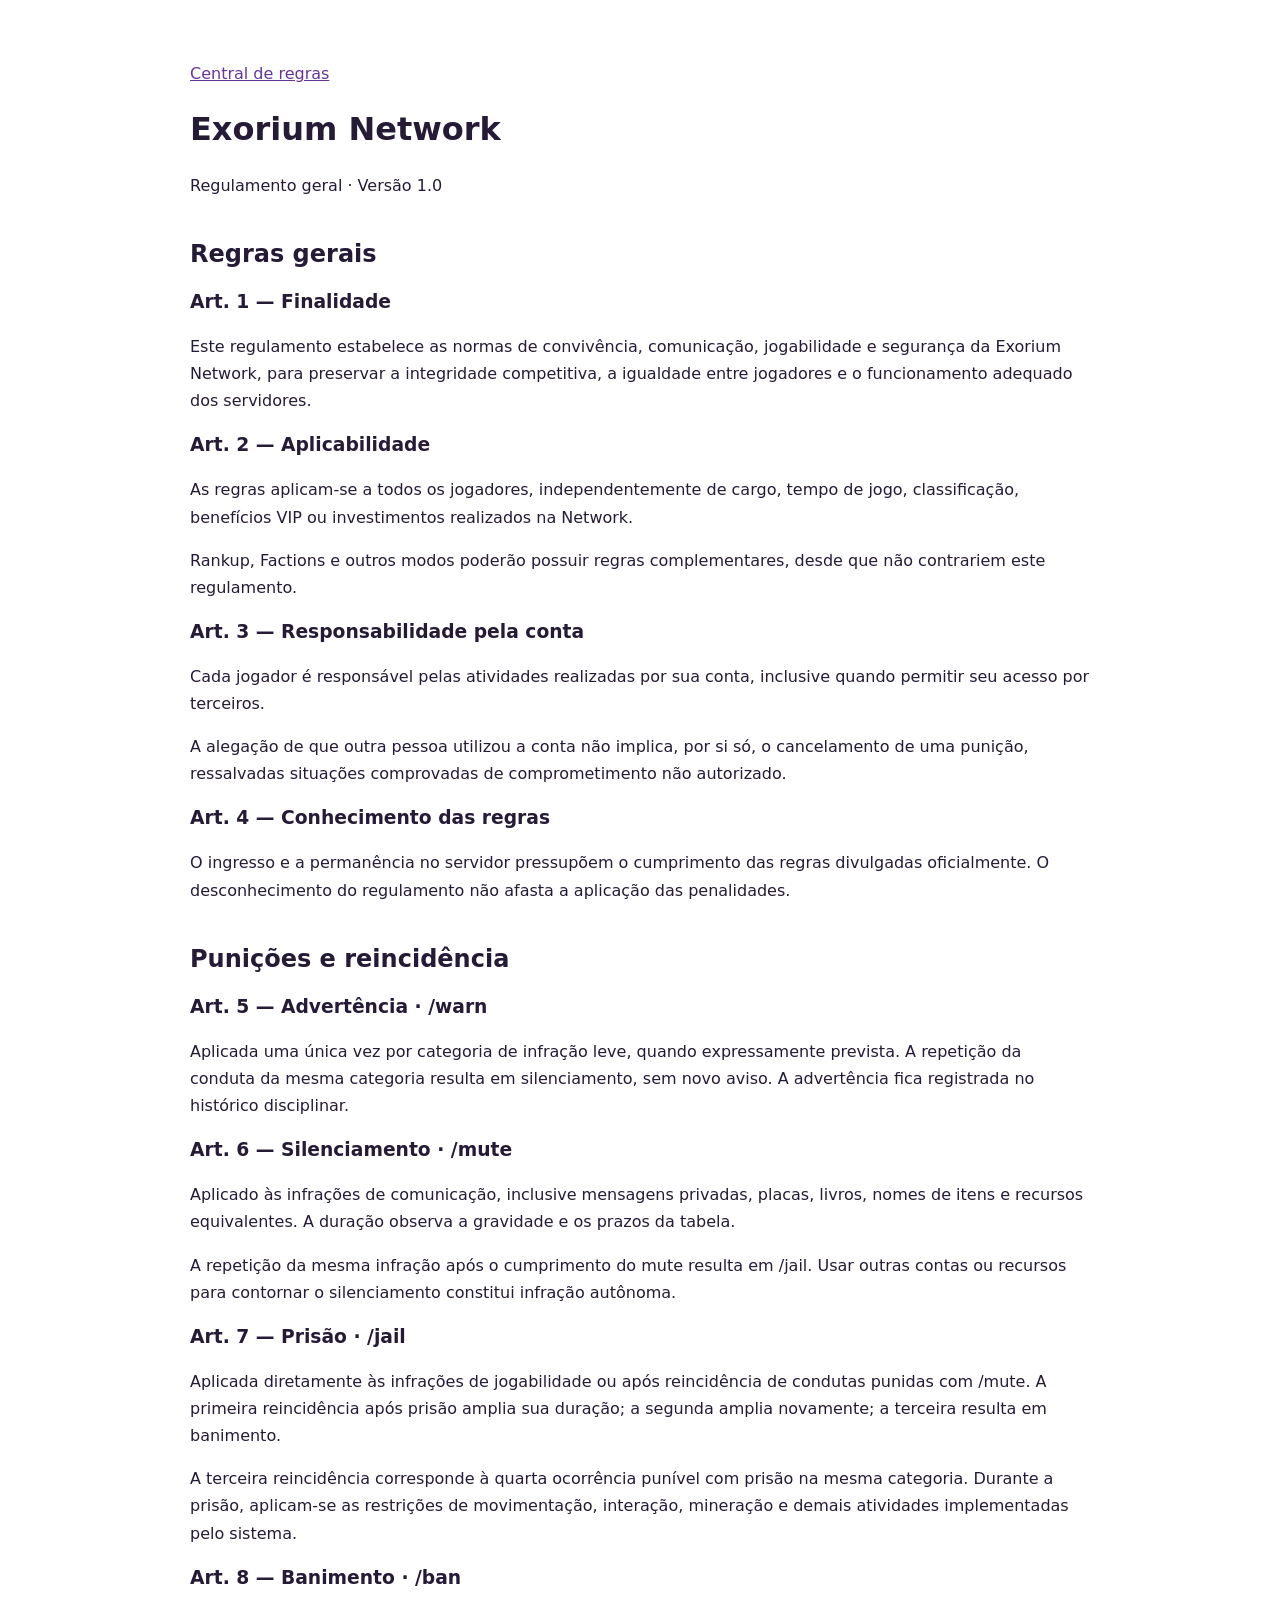
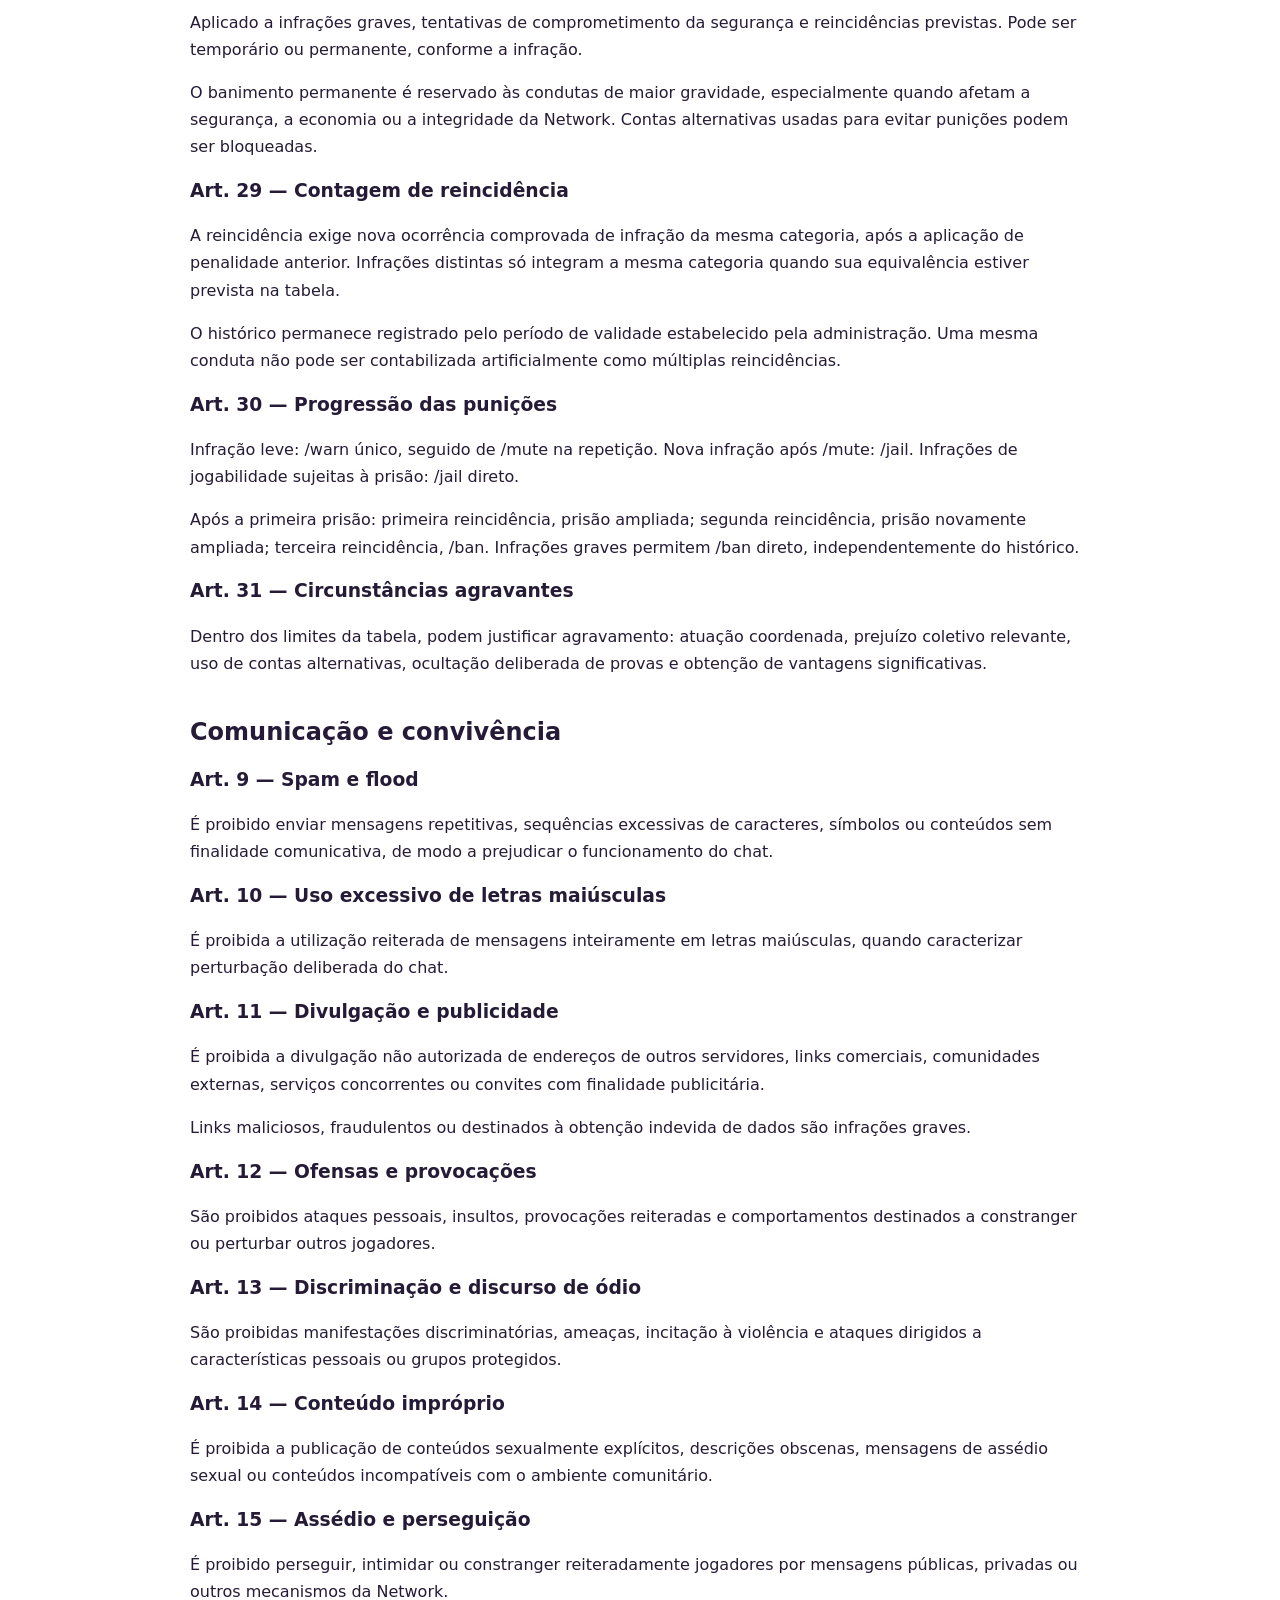
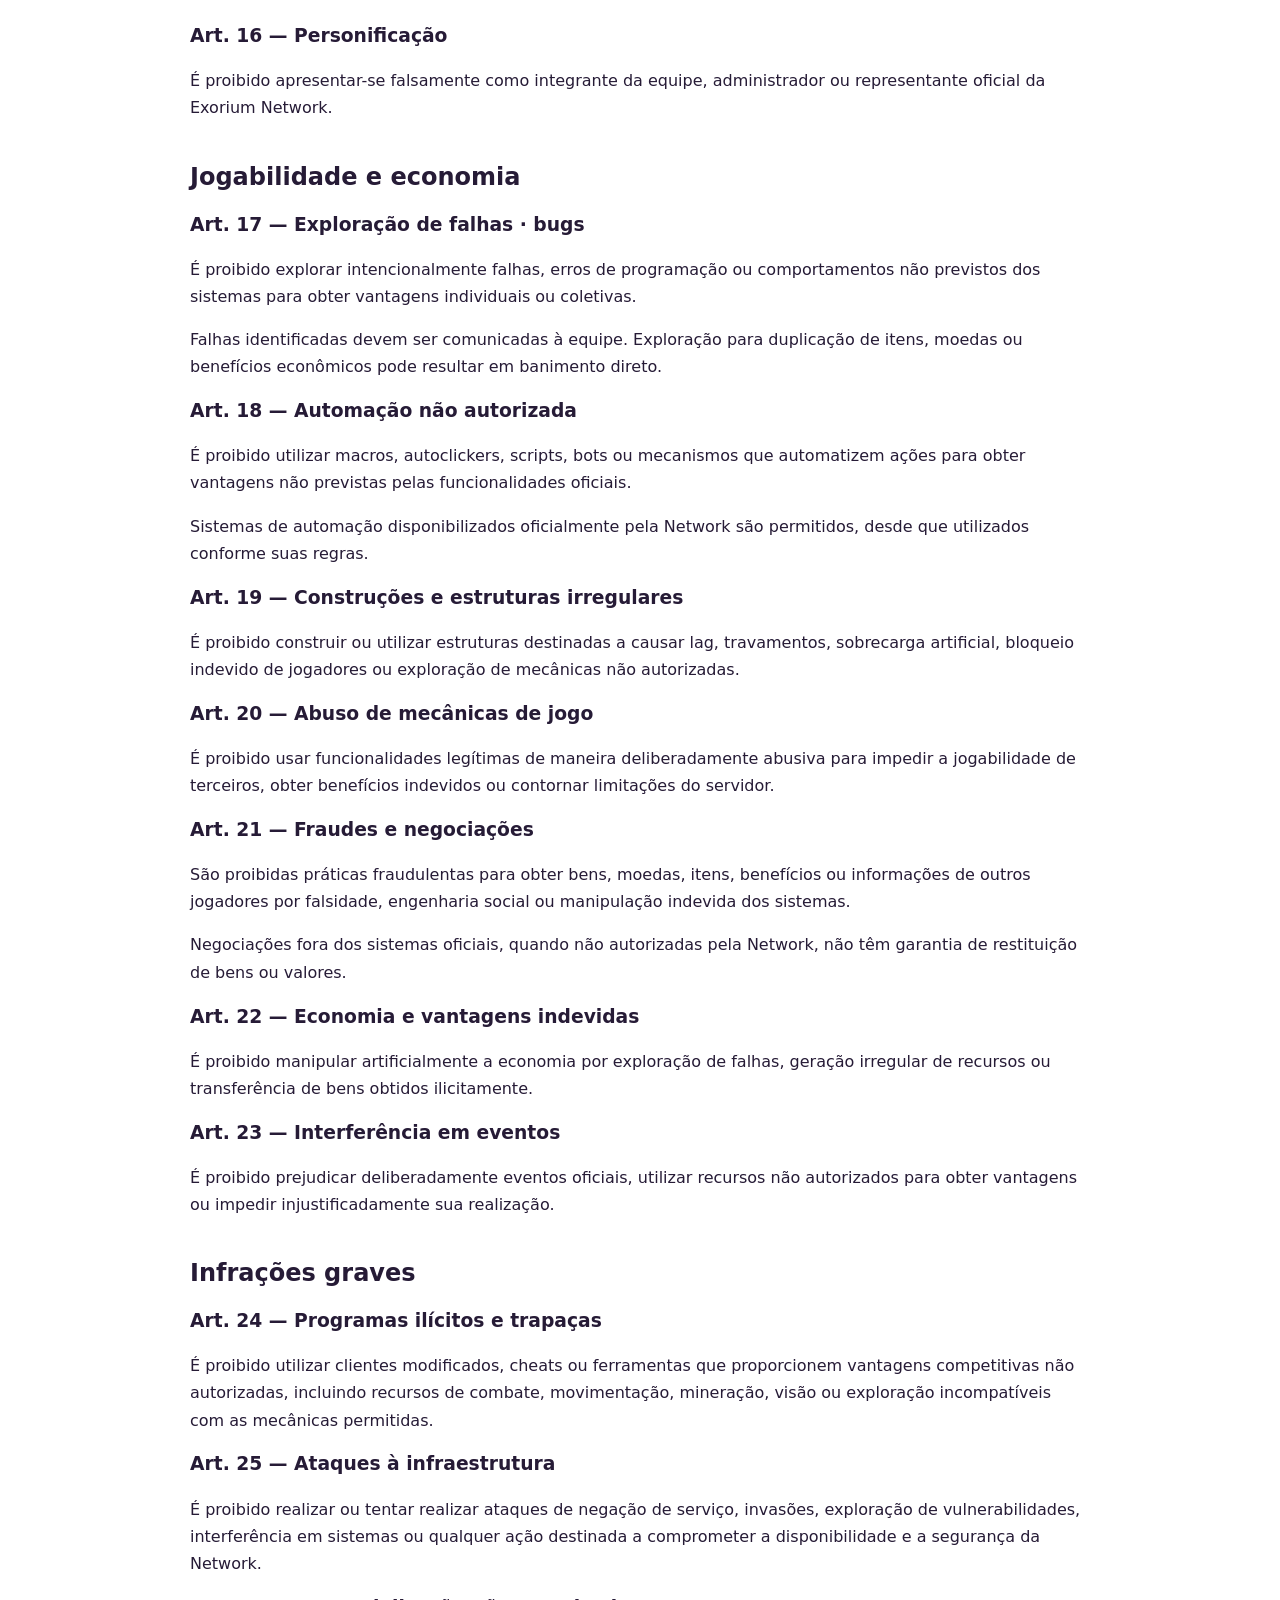
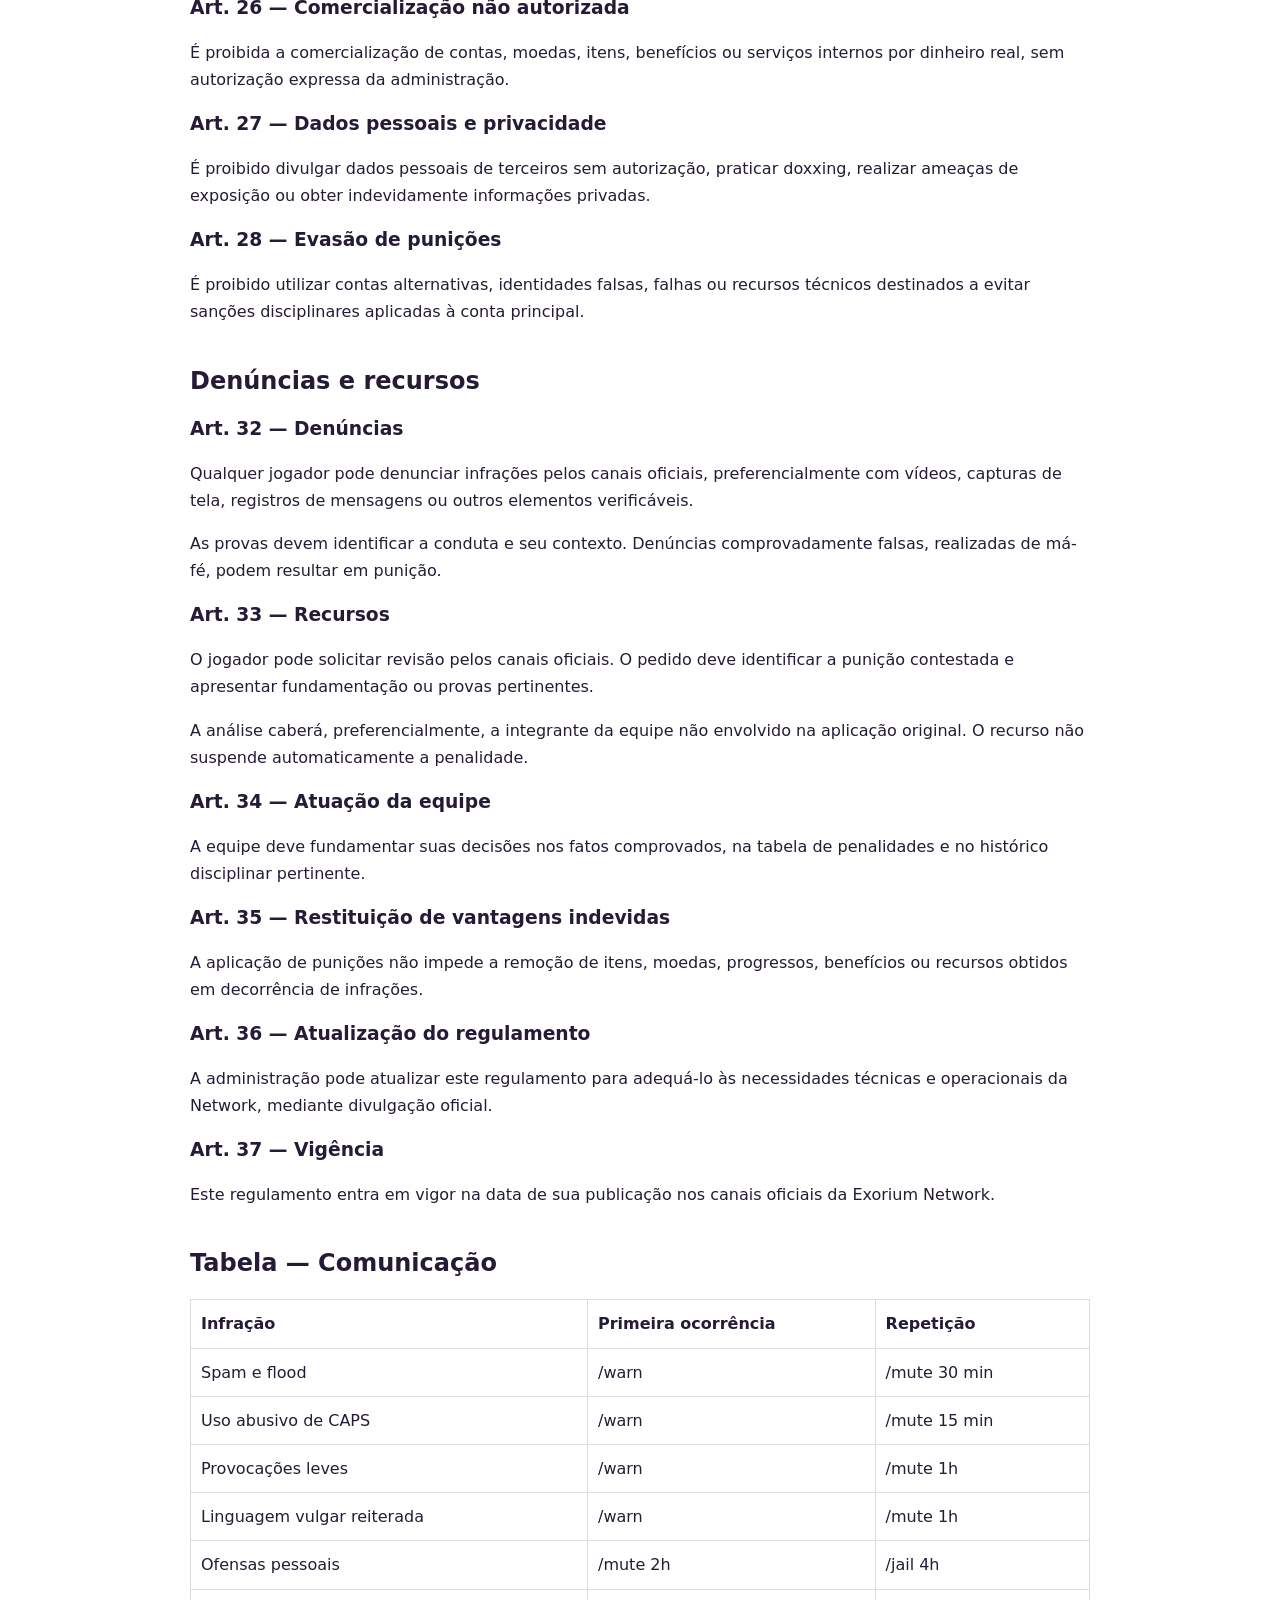
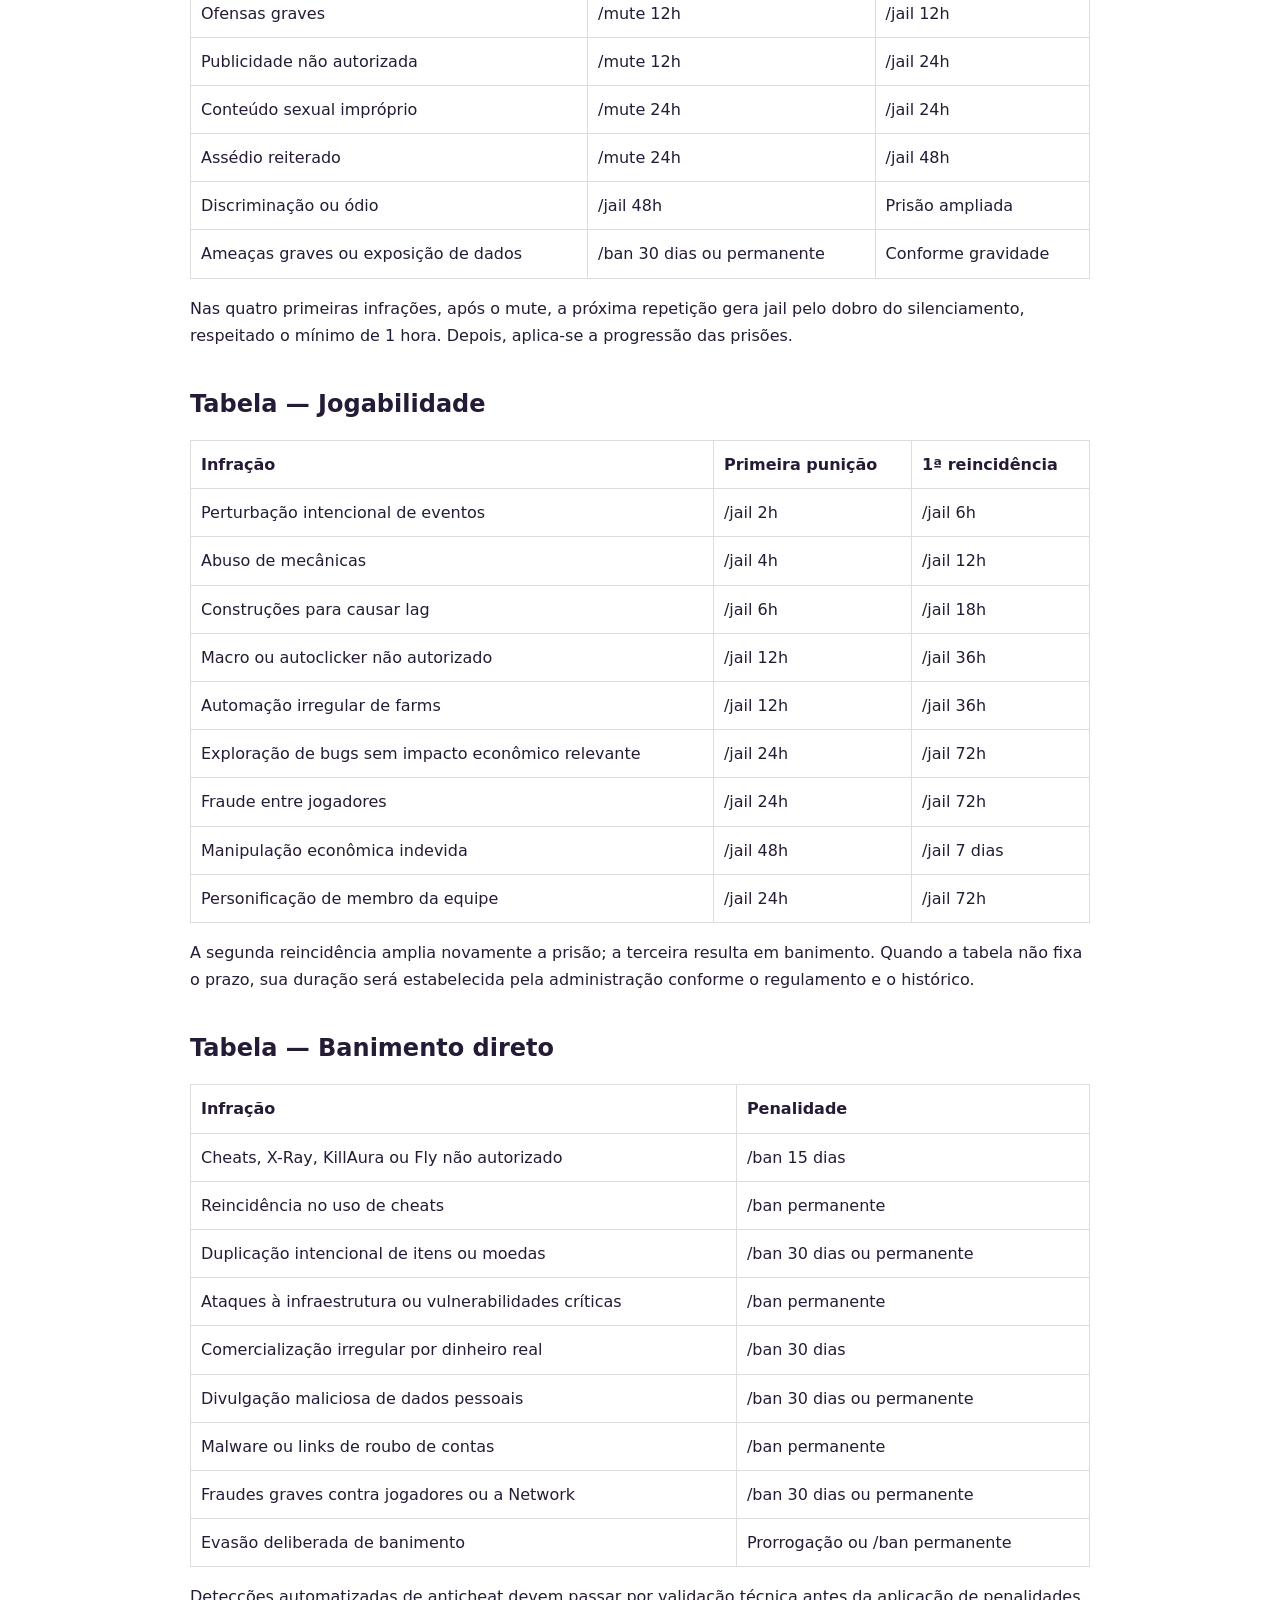
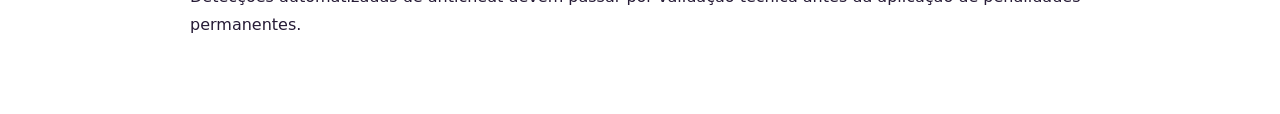
==== regulamento.html @ af73237b "Publica central de regras da Exorium Network" ====
<!doctype html><html lang="pt-BR"><meta charset="utf-8"><meta name="viewport" content="width=device-width,initial-scale=1"><title>Regulamento completo · Exorium Network</title><style>body{font:16px/1.7 system-ui;max-width:900px;margin:40px auto;padding:20px;color:#261b36}h1,h2,h3{line-height:1.3}h2{margin-top:40px}table{border-collapse:collapse;width:100%}td,th{padding:10px;border:1px solid #ddd;text-align:left}.table{overflow:auto}a{color:#673599}</style><a href="index.html">Central de regras</a><h1>Exorium Network</h1><p>Regulamento geral · Versão 1.0</p><h2>Regras gerais</h2><section id="art-1"><h3>Art. 1 — Finalidade</h3><p>Este regulamento estabelece as normas de convivência, comunicação, jogabilidade e segurança da Exorium Network, para preservar a integridade competitiva, a igualdade entre jogadores e o funcionamento adequado dos servidores.</p></section><section id="art-2"><h3>Art. 2 — Aplicabilidade</h3><p>As regras aplicam-se a todos os jogadores, independentemente de cargo, tempo de jogo, classificação, benefícios VIP ou investimentos realizados na Network.</p><p>Rankup, Factions e outros modos poderão possuir regras complementares, desde que não contrariem este regulamento.</p></section><section id="art-3"><h3>Art. 3 — Responsabilidade pela conta</h3><p>Cada jogador é responsável pelas atividades realizadas por sua conta, inclusive quando permitir seu acesso por terceiros.</p><p>A alegação de que outra pessoa utilizou a conta não implica, por si só, o cancelamento de uma punição, ressalvadas situações comprovadas de comprometimento não autorizado.</p></section><section id="art-4"><h3>Art. 4 — Conhecimento das regras</h3><p>O ingresso e a permanência no servidor pressupõem o cumprimento das regras divulgadas oficialmente. O desconhecimento do regulamento não afasta a aplicação das penalidades.</p></section><h2>Punições e reincidência</h2><section id="art-5"><h3>Art. 5 — Advertência · /warn</h3><p>Aplicada uma única vez por categoria de infração leve, quando expressamente prevista. A repetição da conduta da mesma categoria resulta em silenciamento, sem novo aviso. A advertência fica registrada no histórico disciplinar.</p></section><section id="art-6"><h3>Art. 6 — Silenciamento · /mute</h3><p>Aplicado às infrações de comunicação, inclusive mensagens privadas, placas, livros, nomes de itens e recursos equivalentes. A duração observa a gravidade e os prazos da tabela.</p><p>A repetição da mesma infração após o cumprimento do mute resulta em /jail. Usar outras contas ou recursos para contornar o silenciamento constitui infração autônoma.</p></section><section id="art-7"><h3>Art. 7 — Prisão · /jail</h3><p>Aplicada diretamente às infrações de jogabilidade ou após reincidência de condutas punidas com /mute. A primeira reincidência após prisão amplia sua duração; a segunda amplia novamente; a terceira resulta em banimento.</p><p>A terceira reincidência corresponde à quarta ocorrência punível com prisão na mesma categoria. Durante a prisão, aplicam-se as restrições de movimentação, interação, mineração e demais atividades implementadas pelo sistema.</p></section><section id="art-8"><h3>Art. 8 — Banimento · /ban</h3><p>Aplicado a infrações graves, tentativas de comprometimento da segurança e reincidências previstas. Pode ser temporário ou permanente, conforme a infração.</p><p>O banimento permanente é reservado às condutas de maior gravidade, especialmente quando afetam a segurança, a economia ou a integridade da Network. Contas alternativas usadas para evitar punições podem ser bloqueadas.</p></section><section id="art-29"><h3>Art. 29 — Contagem de reincidência</h3><p>A reincidência exige nova ocorrência comprovada de infração da mesma categoria, após a aplicação de penalidade anterior. Infrações distintas só integram a mesma categoria quando sua equivalência estiver prevista na tabela.</p><p>O histórico permanece registrado pelo período de validade estabelecido pela administração. Uma mesma conduta não pode ser contabilizada artificialmente como múltiplas reincidências.</p></section><section id="art-30"><h3>Art. 30 — Progressão das punições</h3><p>Infração leve: /warn único, seguido de /mute na repetição. Nova infração após /mute: /jail. Infrações de jogabilidade sujeitas à prisão: /jail direto.</p><p>Após a primeira prisão: primeira reincidência, prisão ampliada; segunda reincidência, prisão novamente ampliada; terceira reincidência, /ban. Infrações graves permitem /ban direto, independentemente do histórico.</p></section><section id="art-31"><h3>Art. 31 — Circunstâncias agravantes</h3><p>Dentro dos limites da tabela, podem justificar agravamento: atuação coordenada, prejuízo coletivo relevante, uso de contas alternativas, ocultação deliberada de provas e obtenção de vantagens significativas.</p></section><h2>Comunicação e convivência</h2><section id="art-9"><h3>Art. 9 — Spam e flood</h3><p>É proibido enviar mensagens repetitivas, sequências excessivas de caracteres, símbolos ou conteúdos sem finalidade comunicativa, de modo a prejudicar o funcionamento do chat.</p></section><section id="art-10"><h3>Art. 10 — Uso excessivo de letras maiúsculas</h3><p>É proibida a utilização reiterada de mensagens inteiramente em letras maiúsculas, quando caracterizar perturbação deliberada do chat.</p></section><section id="art-11"><h3>Art. 11 — Divulgação e publicidade</h3><p>É proibida a divulgação não autorizada de endereços de outros servidores, links comerciais, comunidades externas, serviços concorrentes ou convites com finalidade publicitária.</p><p>Links maliciosos, fraudulentos ou destinados à obtenção indevida de dados são infrações graves.</p></section><section id="art-12"><h3>Art. 12 — Ofensas e provocações</h3><p>São proibidos ataques pessoais, insultos, provocações reiteradas e comportamentos destinados a constranger ou perturbar outros jogadores.</p></section><section id="art-13"><h3>Art. 13 — Discriminação e discurso de ódio</h3><p>São proibidas manifestações discriminatórias, ameaças, incitação à violência e ataques dirigidos a características pessoais ou grupos protegidos.</p></section><section id="art-14"><h3>Art. 14 — Conteúdo impróprio</h3><p>É proibida a publicação de conteúdos sexualmente explícitos, descrições obscenas, mensagens de assédio sexual ou conteúdos incompatíveis com o ambiente comunitário.</p></section><section id="art-15"><h3>Art. 15 — Assédio e perseguição</h3><p>É proibido perseguir, intimidar ou constranger reiteradamente jogadores por mensagens públicas, privadas ou outros mecanismos da Network.</p></section><section id="art-16"><h3>Art. 16 — Personificação</h3><p>É proibido apresentar-se falsamente como integrante da equipe, administrador ou representante oficial da Exorium Network.</p></section><h2>Jogabilidade e economia</h2><section id="art-17"><h3>Art. 17 — Exploração de falhas · bugs</h3><p>É proibido explorar intencionalmente falhas, erros de programação ou comportamentos não previstos dos sistemas para obter vantagens individuais ou coletivas.</p><p>Falhas identificadas devem ser comunicadas à equipe. Exploração para duplicação de itens, moedas ou benefícios econômicos pode resultar em banimento direto.</p></section><section id="art-18"><h3>Art. 18 — Automação não autorizada</h3><p>É proibido utilizar macros, autoclickers, scripts, bots ou mecanismos que automatizem ações para obter vantagens não previstas pelas funcionalidades oficiais.</p><p>Sistemas de automação disponibilizados oficialmente pela Network são permitidos, desde que utilizados conforme suas regras.</p></section><section id="art-19"><h3>Art. 19 — Construções e estruturas irregulares</h3><p>É proibido construir ou utilizar estruturas destinadas a causar lag, travamentos, sobrecarga artificial, bloqueio indevido de jogadores ou exploração de mecânicas não autorizadas.</p></section><section id="art-20"><h3>Art. 20 — Abuso de mecânicas de jogo</h3><p>É proibido usar funcionalidades legítimas de maneira deliberadamente abusiva para impedir a jogabilidade de terceiros, obter benefícios indevidos ou contornar limitações do servidor.</p></section><section id="art-21"><h3>Art. 21 — Fraudes e negociações</h3><p>São proibidas práticas fraudulentas para obter bens, moedas, itens, benefícios ou informações de outros jogadores por falsidade, engenharia social ou manipulação indevida dos sistemas.</p><p>Negociações fora dos sistemas oficiais, quando não autorizadas pela Network, não têm garantia de restituição de bens ou valores.</p></section><section id="art-22"><h3>Art. 22 — Economia e vantagens indevidas</h3><p>É proibido manipular artificialmente a economia por exploração de falhas, geração irregular de recursos ou transferência de bens obtidos ilicitamente.</p></section><section id="art-23"><h3>Art. 23 — Interferência em eventos</h3><p>É proibido prejudicar deliberadamente eventos oficiais, utilizar recursos não autorizados para obter vantagens ou impedir injustificadamente sua realização.</p></section><h2>Infrações graves</h2><section id="art-24"><h3>Art. 24 — Programas ilícitos e trapaças</h3><p>É proibido utilizar clientes modificados, cheats ou ferramentas que proporcionem vantagens competitivas não autorizadas, incluindo recursos de combate, movimentação, mineração, visão ou exploração incompatíveis com as mecânicas permitidas.</p></section><section id="art-25"><h3>Art. 25 — Ataques à infraestrutura</h3><p>É proibido realizar ou tentar realizar ataques de negação de serviço, invasões, exploração de vulnerabilidades, interferência em sistemas ou qualquer ação destinada a comprometer a disponibilidade e a segurança da Network.</p></section><section id="art-26"><h3>Art. 26 — Comercialização não autorizada</h3><p>É proibida a comercialização de contas, moedas, itens, benefícios ou serviços internos por dinheiro real, sem autorização expressa da administração.</p></section><section id="art-27"><h3>Art. 27 — Dados pessoais e privacidade</h3><p>É proibido divulgar dados pessoais de terceiros sem autorização, praticar doxxing, realizar ameaças de exposição ou obter indevidamente informações privadas.</p></section><section id="art-28"><h3>Art. 28 — Evasão de punições</h3><p>É proibido utilizar contas alternativas, identidades falsas, falhas ou recursos técnicos destinados a evitar sanções disciplinares aplicadas à conta principal.</p></section><h2>Denúncias e recursos</h2><section id="art-32"><h3>Art. 32 — Denúncias</h3><p>Qualquer jogador pode denunciar infrações pelos canais oficiais, preferencialmente com vídeos, capturas de tela, registros de mensagens ou outros elementos verificáveis.</p><p>As provas devem identificar a conduta e seu contexto. Denúncias comprovadamente falsas, realizadas de má-fé, podem resultar em punição.</p></section><section id="art-33"><h3>Art. 33 — Recursos</h3><p>O jogador pode solicitar revisão pelos canais oficiais. O pedido deve identificar a punição contestada e apresentar fundamentação ou provas pertinentes.</p><p>A análise caberá, preferencialmente, a integrante da equipe não envolvido na aplicação original. O recurso não suspende automaticamente a penalidade.</p></section><section id="art-34"><h3>Art. 34 — Atuação da equipe</h3><p>A equipe deve fundamentar suas decisões nos fatos comprovados, na tabela de penalidades e no histórico disciplinar pertinente.</p></section><section id="art-35"><h3>Art. 35 — Restituição de vantagens indevidas</h3><p>A aplicação de punições não impede a remoção de itens, moedas, progressos, benefícios ou recursos obtidos em decorrência de infrações.</p></section><section id="art-36"><h3>Art. 36 — Atualização do regulamento</h3><p>A administração pode atualizar este regulamento para adequá-lo às necessidades técnicas e operacionais da Network, mediante divulgação oficial.</p></section><section id="art-37"><h3>Art. 37 — Vigência</h3><p>Este regulamento entra em vigor na data de sua publicação nos canais oficiais da Exorium Network.</p></section><h2>Tabela — Comunicação</h2><div class="table"><table><thead><tr><th>Infração</th><th>Primeira ocorrência</th><th>Repetição</th></tr></thead><tbody><tr><td>Spam e flood</td><td>/warn</td><td>/mute 30 min</td></tr><tr><td>Uso abusivo de CAPS</td><td>/warn</td><td>/mute 15 min</td></tr><tr><td>Provocações leves</td><td>/warn</td><td>/mute 1h</td></tr><tr><td>Linguagem vulgar reiterada</td><td>/warn</td><td>/mute 1h</td></tr><tr><td>Ofensas pessoais</td><td>/mute 2h</td><td>/jail 4h</td></tr><tr><td>Ofensas graves</td><td>/mute 12h</td><td>/jail 12h</td></tr><tr><td>Publicidade não autorizada</td><td>/mute 12h</td><td>/jail 24h</td></tr><tr><td>Conteúdo sexual impróprio</td><td>/mute 24h</td><td>/jail 24h</td></tr><tr><td>Assédio reiterado</td><td>/mute 24h</td><td>/jail 48h</td></tr><tr><td>Discriminação ou ódio</td><td>/jail 48h</td><td>Prisão ampliada</td></tr><tr><td>Ameaças graves ou exposição de dados</td><td>/ban 30 dias ou permanente</td><td>Conforme gravidade</td></tr></tbody></table></div><p>Nas quatro primeiras infrações, após o mute, a próxima repetição gera jail pelo dobro do silenciamento, respeitado o mínimo de 1 hora. Depois, aplica-se a progressão das prisões.</p><h2>Tabela — Jogabilidade</h2><div class="table"><table><thead><tr><th>Infração</th><th>Primeira punição</th><th>1ª reincidência</th></tr></thead><tbody><tr><td>Perturbação intencional de eventos</td><td>/jail 2h</td><td>/jail 6h</td></tr><tr><td>Abuso de mecânicas</td><td>/jail 4h</td><td>/jail 12h</td></tr><tr><td>Construções para causar lag</td><td>/jail 6h</td><td>/jail 18h</td></tr><tr><td>Macro ou autoclicker não autorizado</td><td>/jail 12h</td><td>/jail 36h</td></tr><tr><td>Automação irregular de farms</td><td>/jail 12h</td><td>/jail 36h</td></tr><tr><td>Exploração de bugs sem impacto econômico relevante</td><td>/jail 24h</td><td>/jail 72h</td></tr><tr><td>Fraude entre jogadores</td><td>/jail 24h</td><td>/jail 72h</td></tr><tr><td>Manipulação econômica indevida</td><td>/jail 48h</td><td>/jail 7 dias</td></tr><tr><td>Personificação de membro da equipe</td><td>/jail 24h</td><td>/jail 72h</td></tr></tbody></table></div><p>A segunda reincidência amplia novamente a prisão; a terceira resulta em banimento. Quando a tabela não fixa o prazo, sua duração será estabelecida pela administração conforme o regulamento e o histórico.</p><h2>Tabela — Banimento direto</h2><div class="table"><table><thead><tr><th>Infração</th><th>Penalidade</th></tr></thead><tbody><tr><td>Cheats, X-Ray, KillAura ou Fly não autorizado</td><td>/ban 15 dias</td></tr><tr><td>Reincidência no uso de cheats</td><td>/ban permanente</td></tr><tr><td>Duplicação intencional de itens ou moedas</td><td>/ban 30 dias ou permanente</td></tr><tr><td>Ataques à infraestrutura ou vulnerabilidades críticas</td><td>/ban permanente</td></tr><tr><td>Comercialização irregular por dinheiro real</td><td>/ban 30 dias</td></tr><tr><td>Divulgação maliciosa de dados pessoais</td><td>/ban 30 dias ou permanente</td></tr><tr><td>Malware ou links de roubo de contas</td><td>/ban permanente</td></tr><tr><td>Fraudes graves contra jogadores ou a Network</td><td>/ban 30 dias ou permanente</td></tr><tr><td>Evasão deliberada de banimento</td><td>Prorrogação ou /ban permanente</td></tr></tbody></table></div><p>Detecções automatizadas de anticheat devem passar por validação técnica antes da aplicação de penalidades permanentes.</p></html>
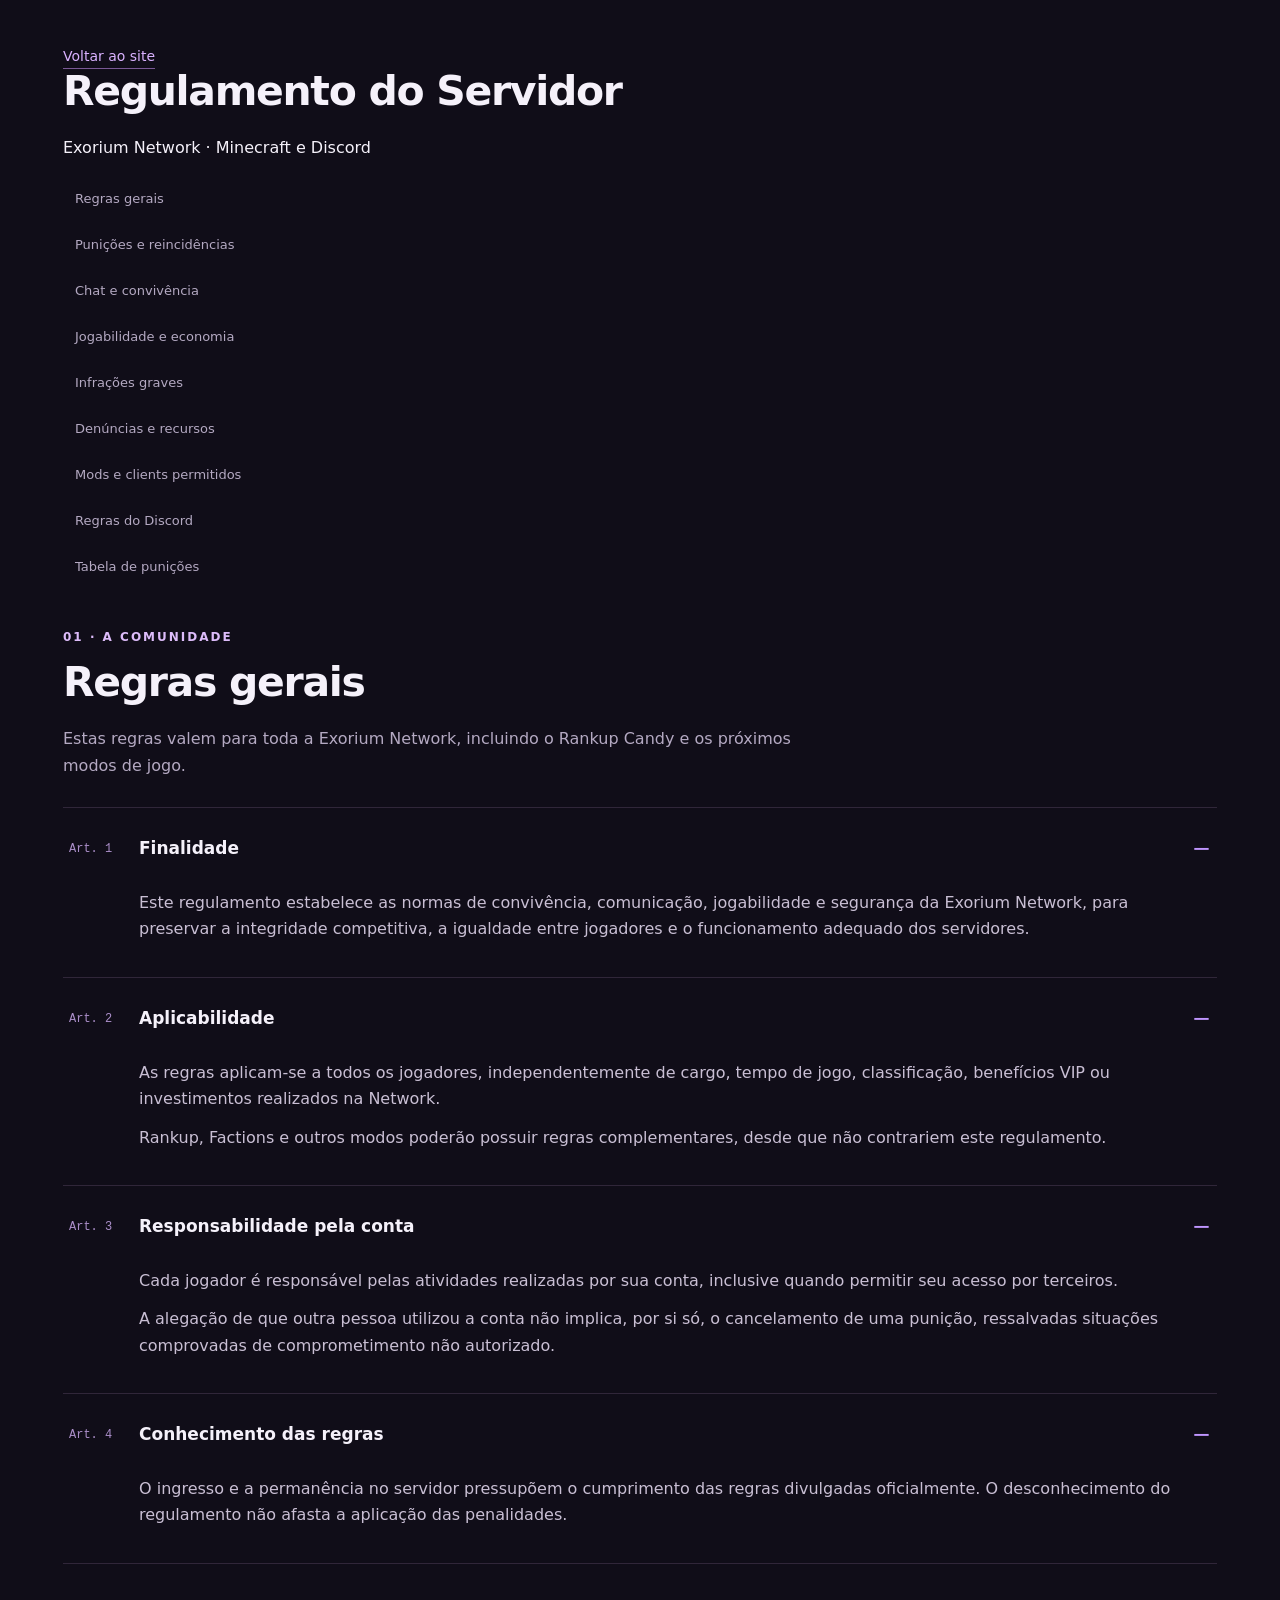
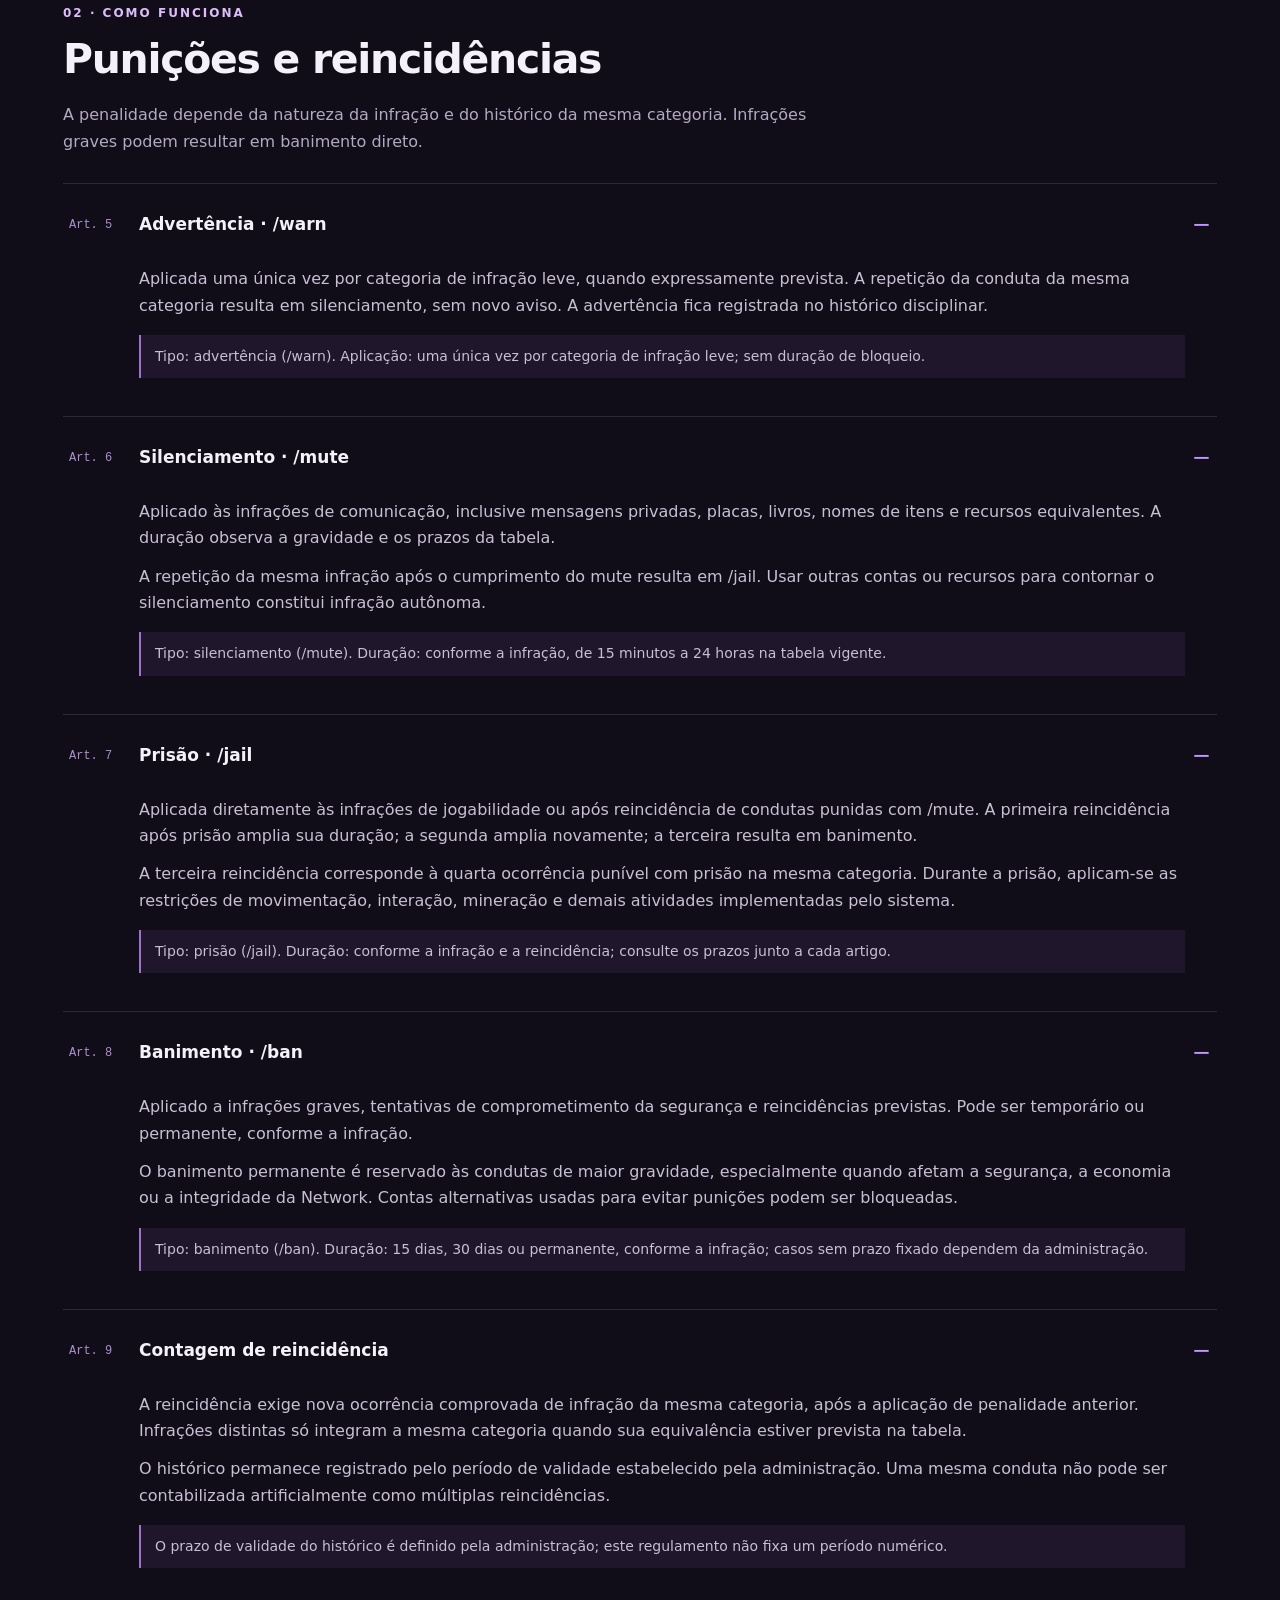
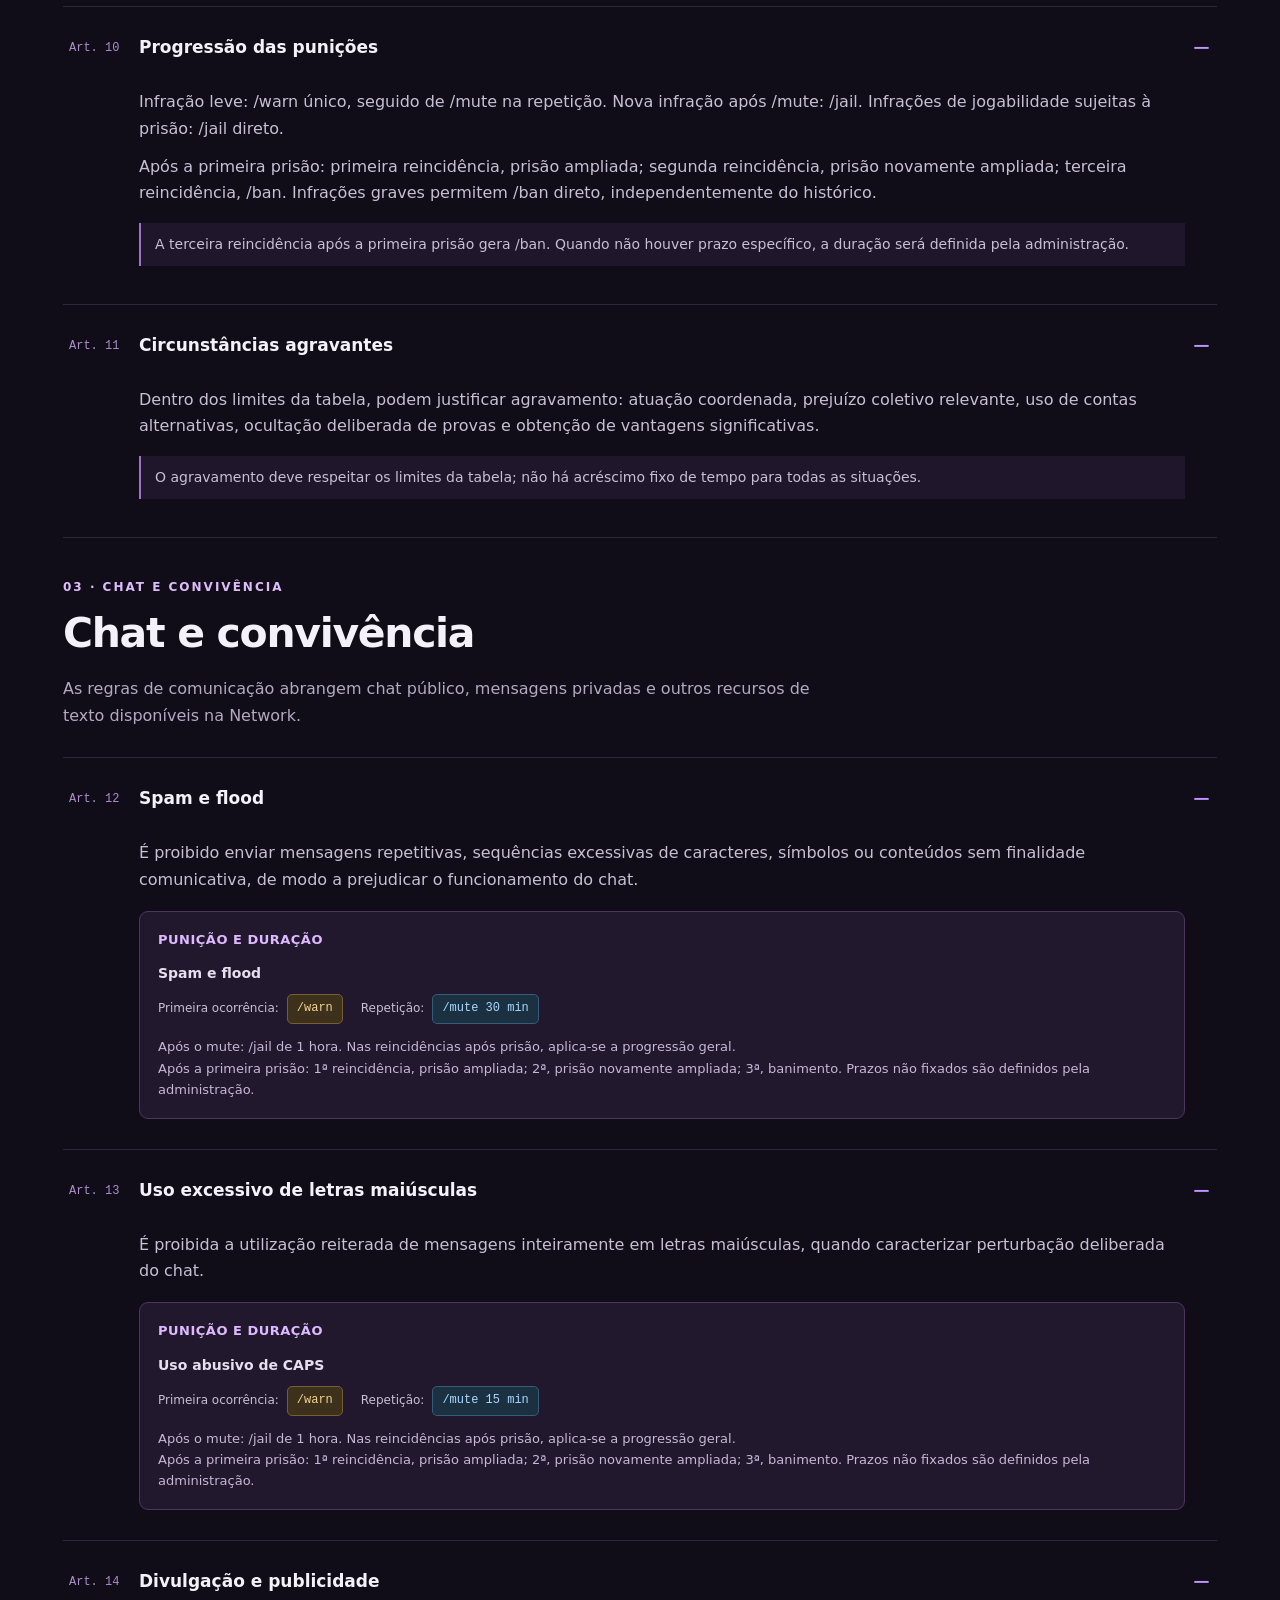
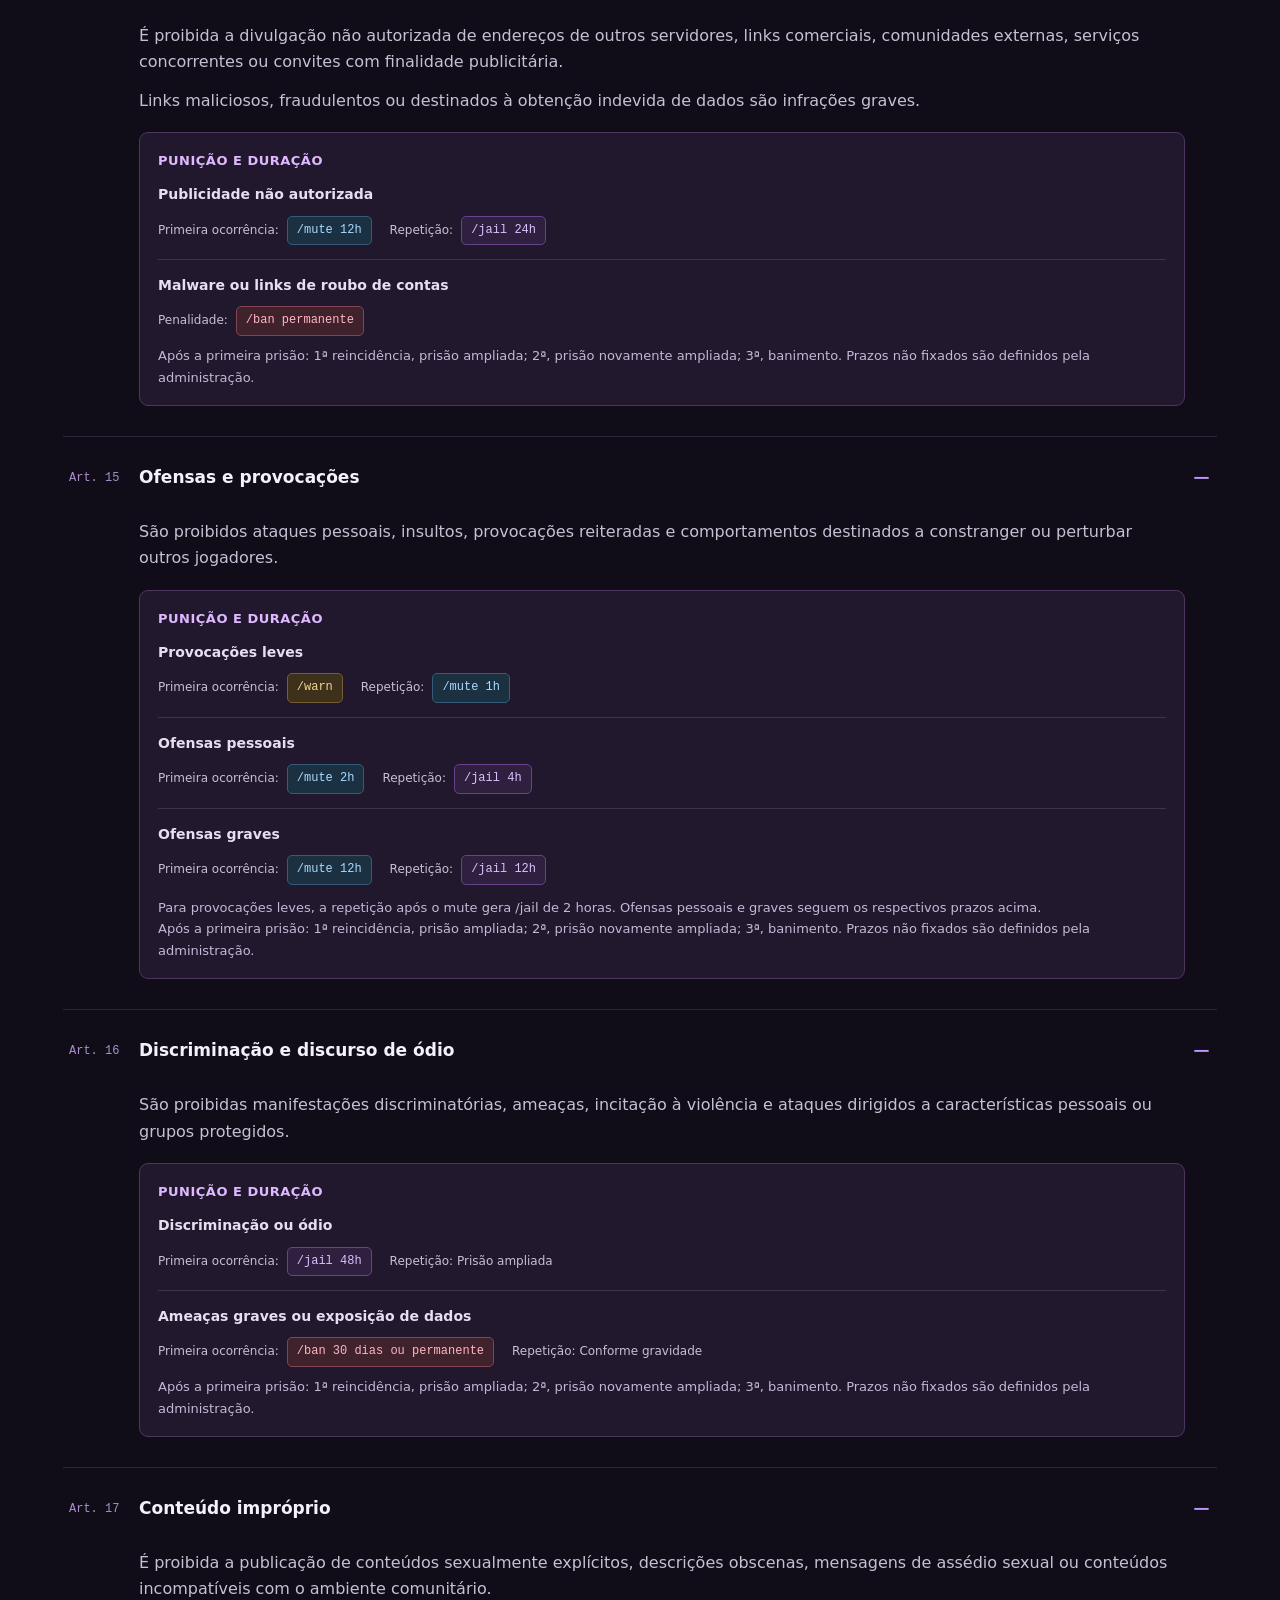
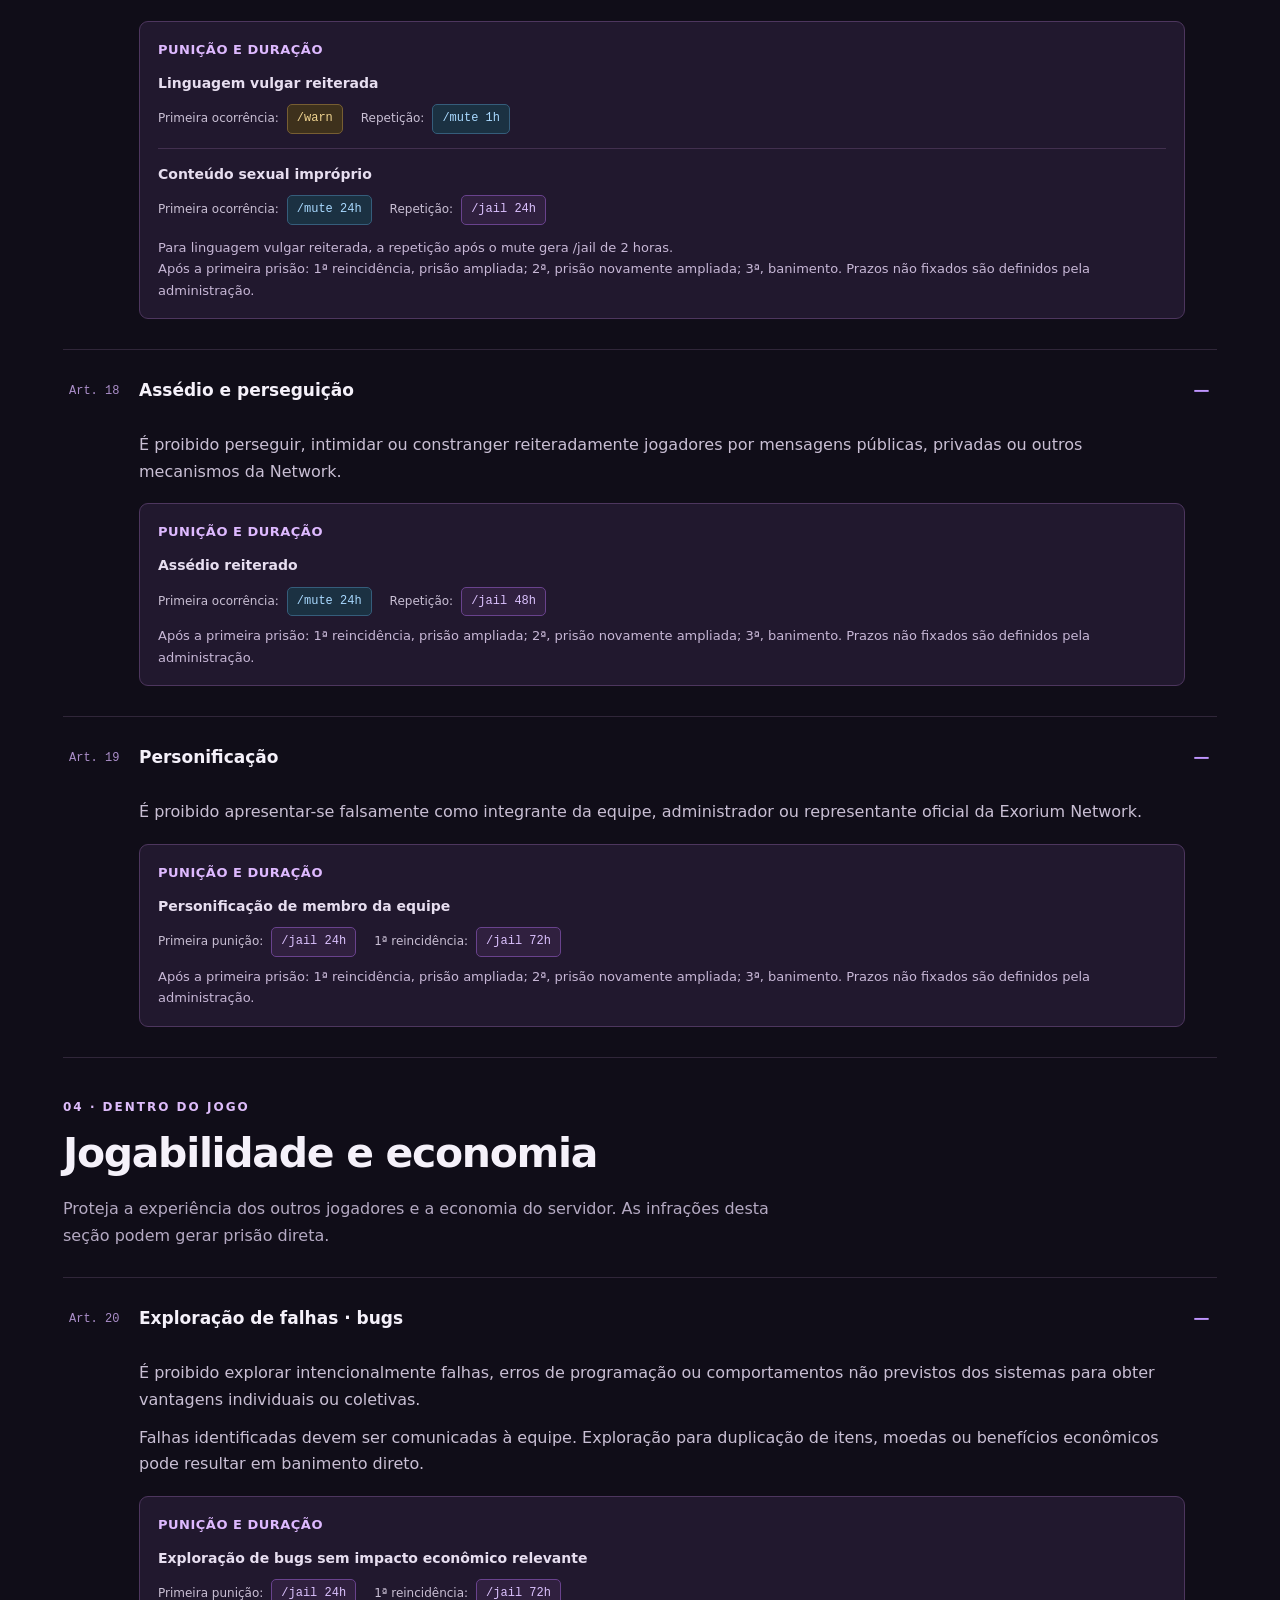
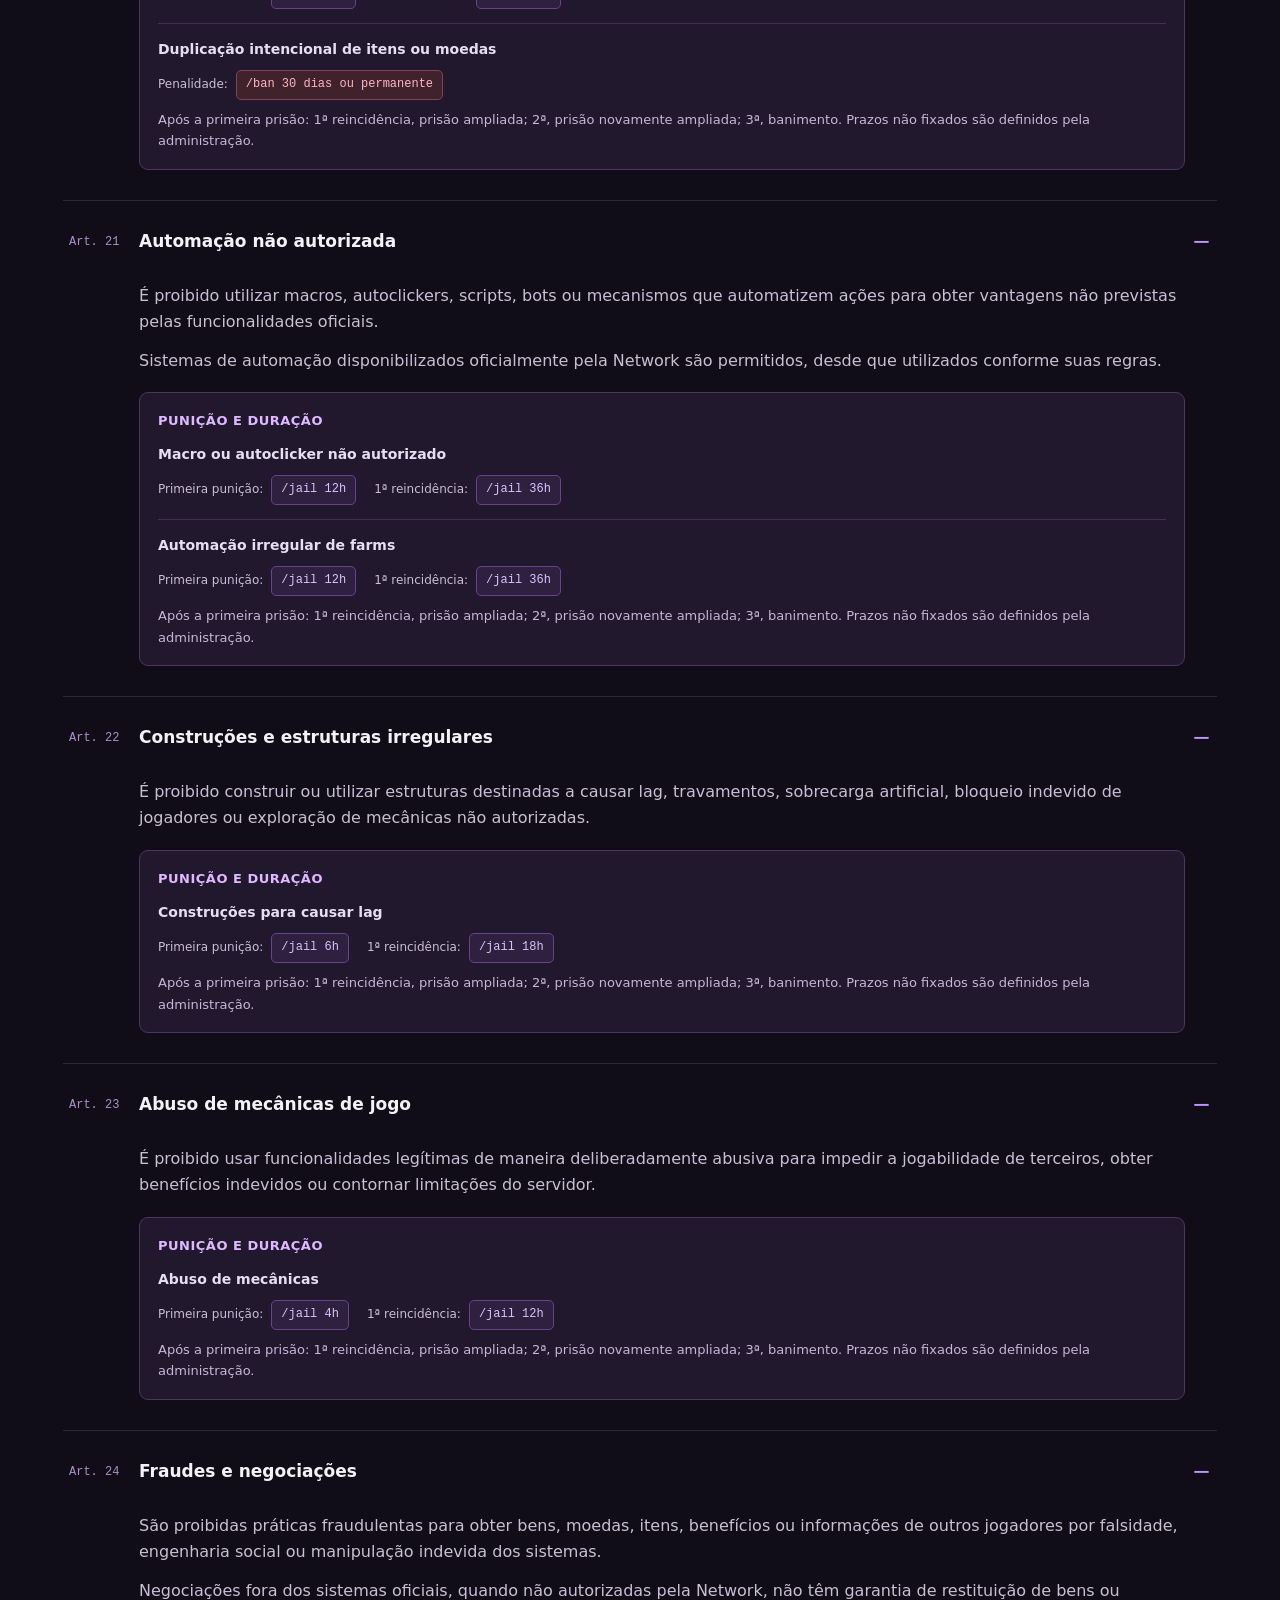
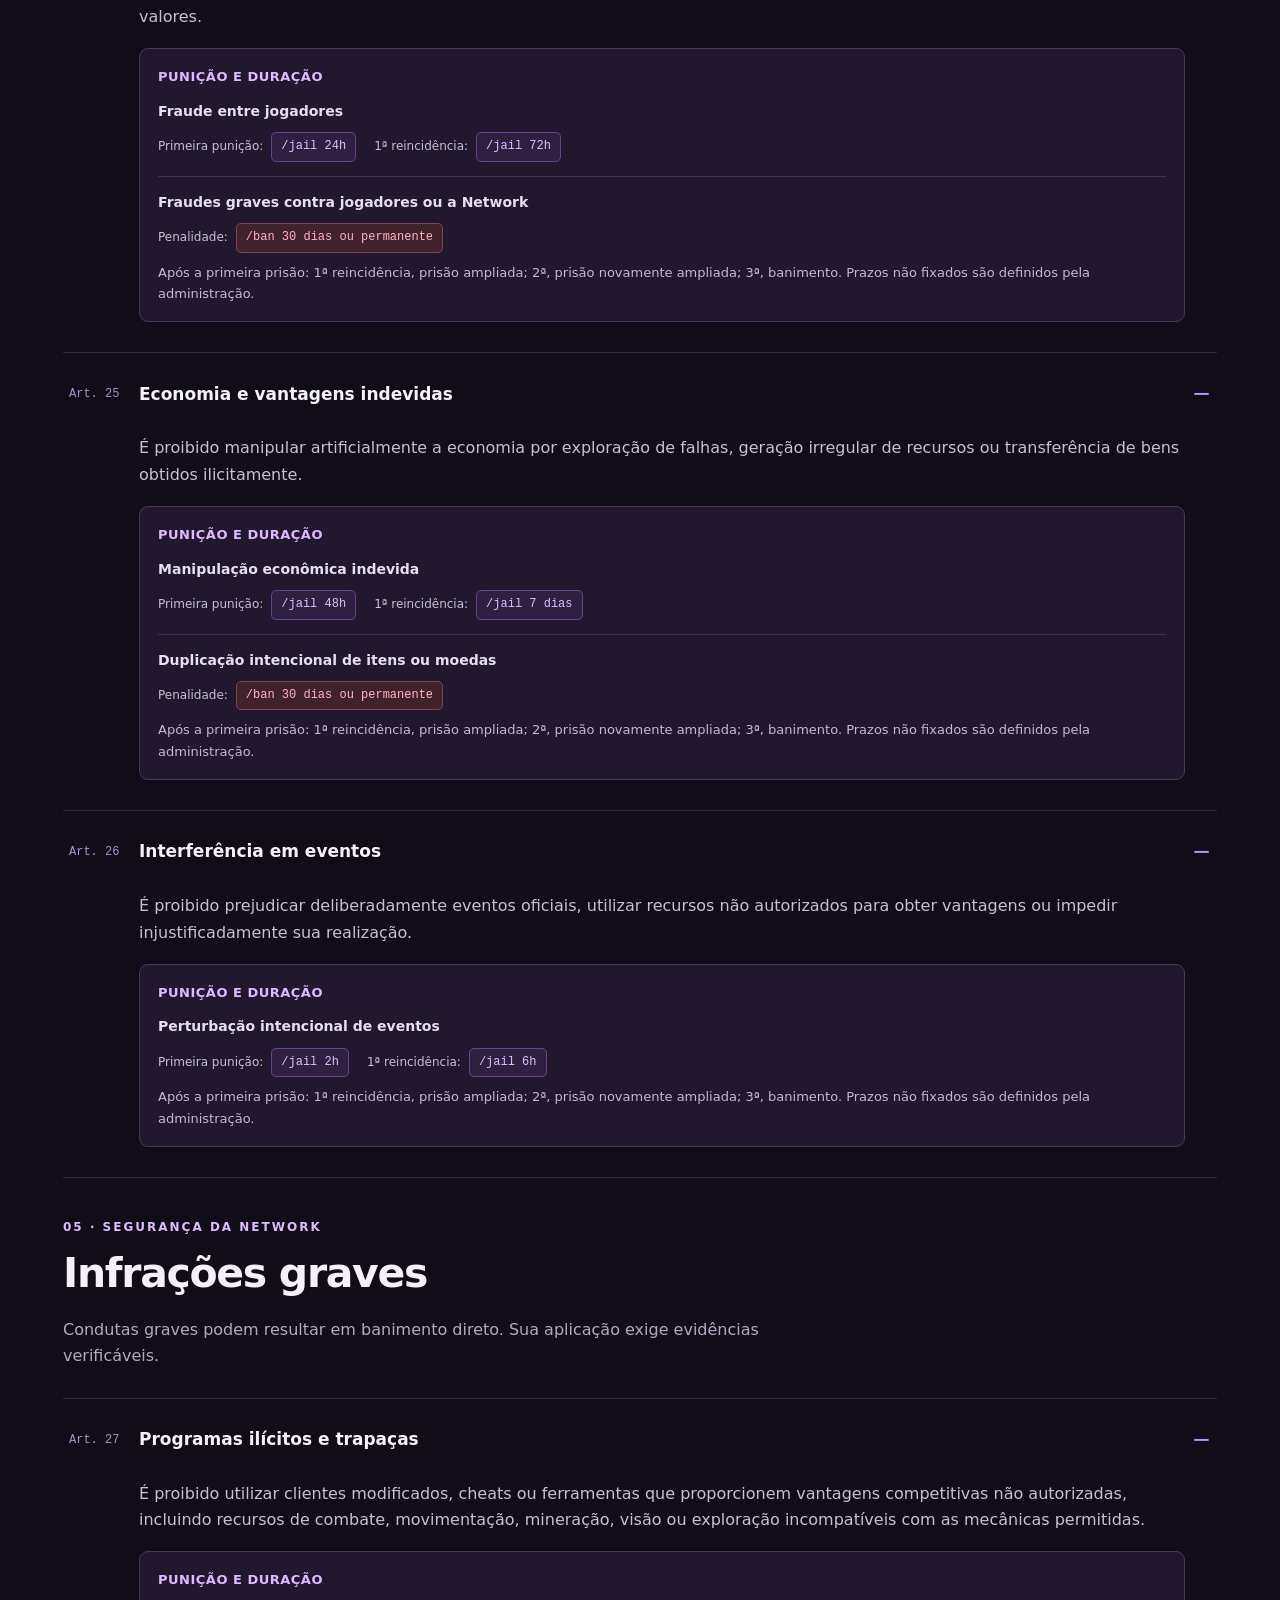
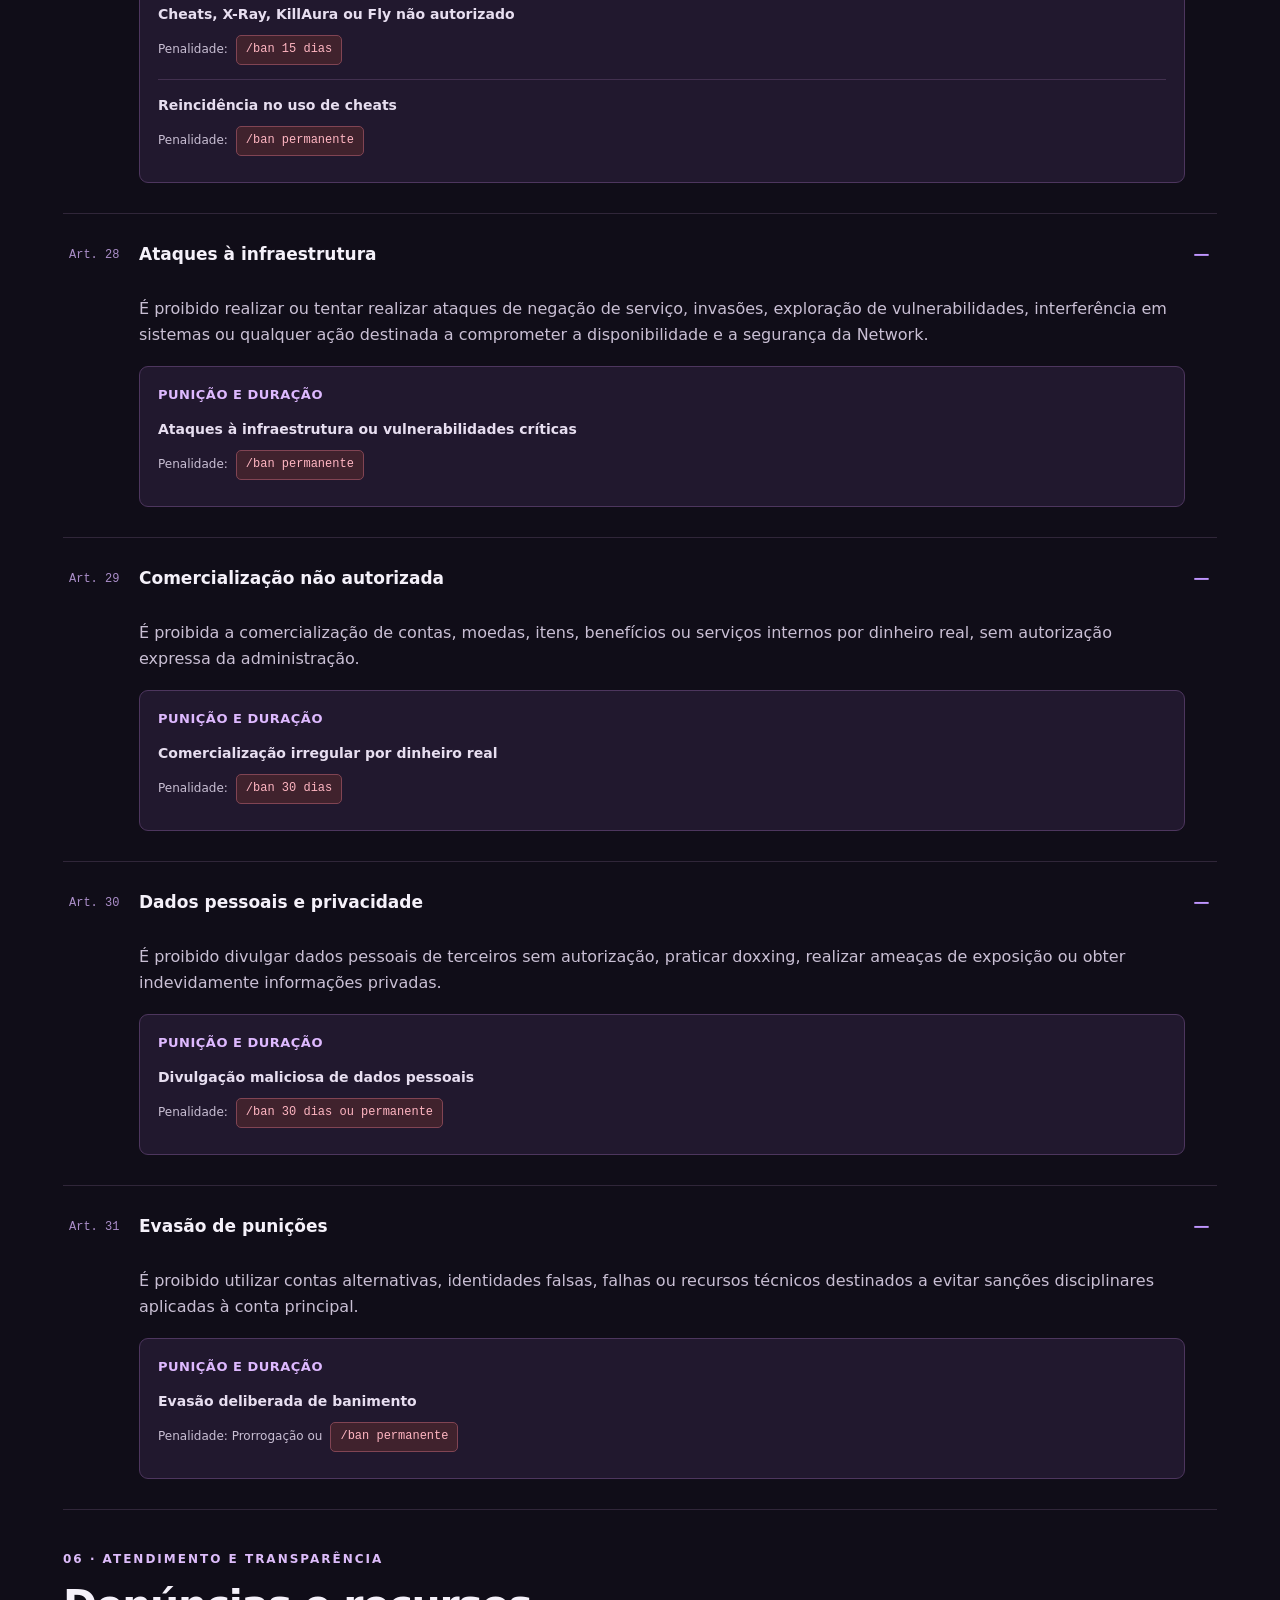
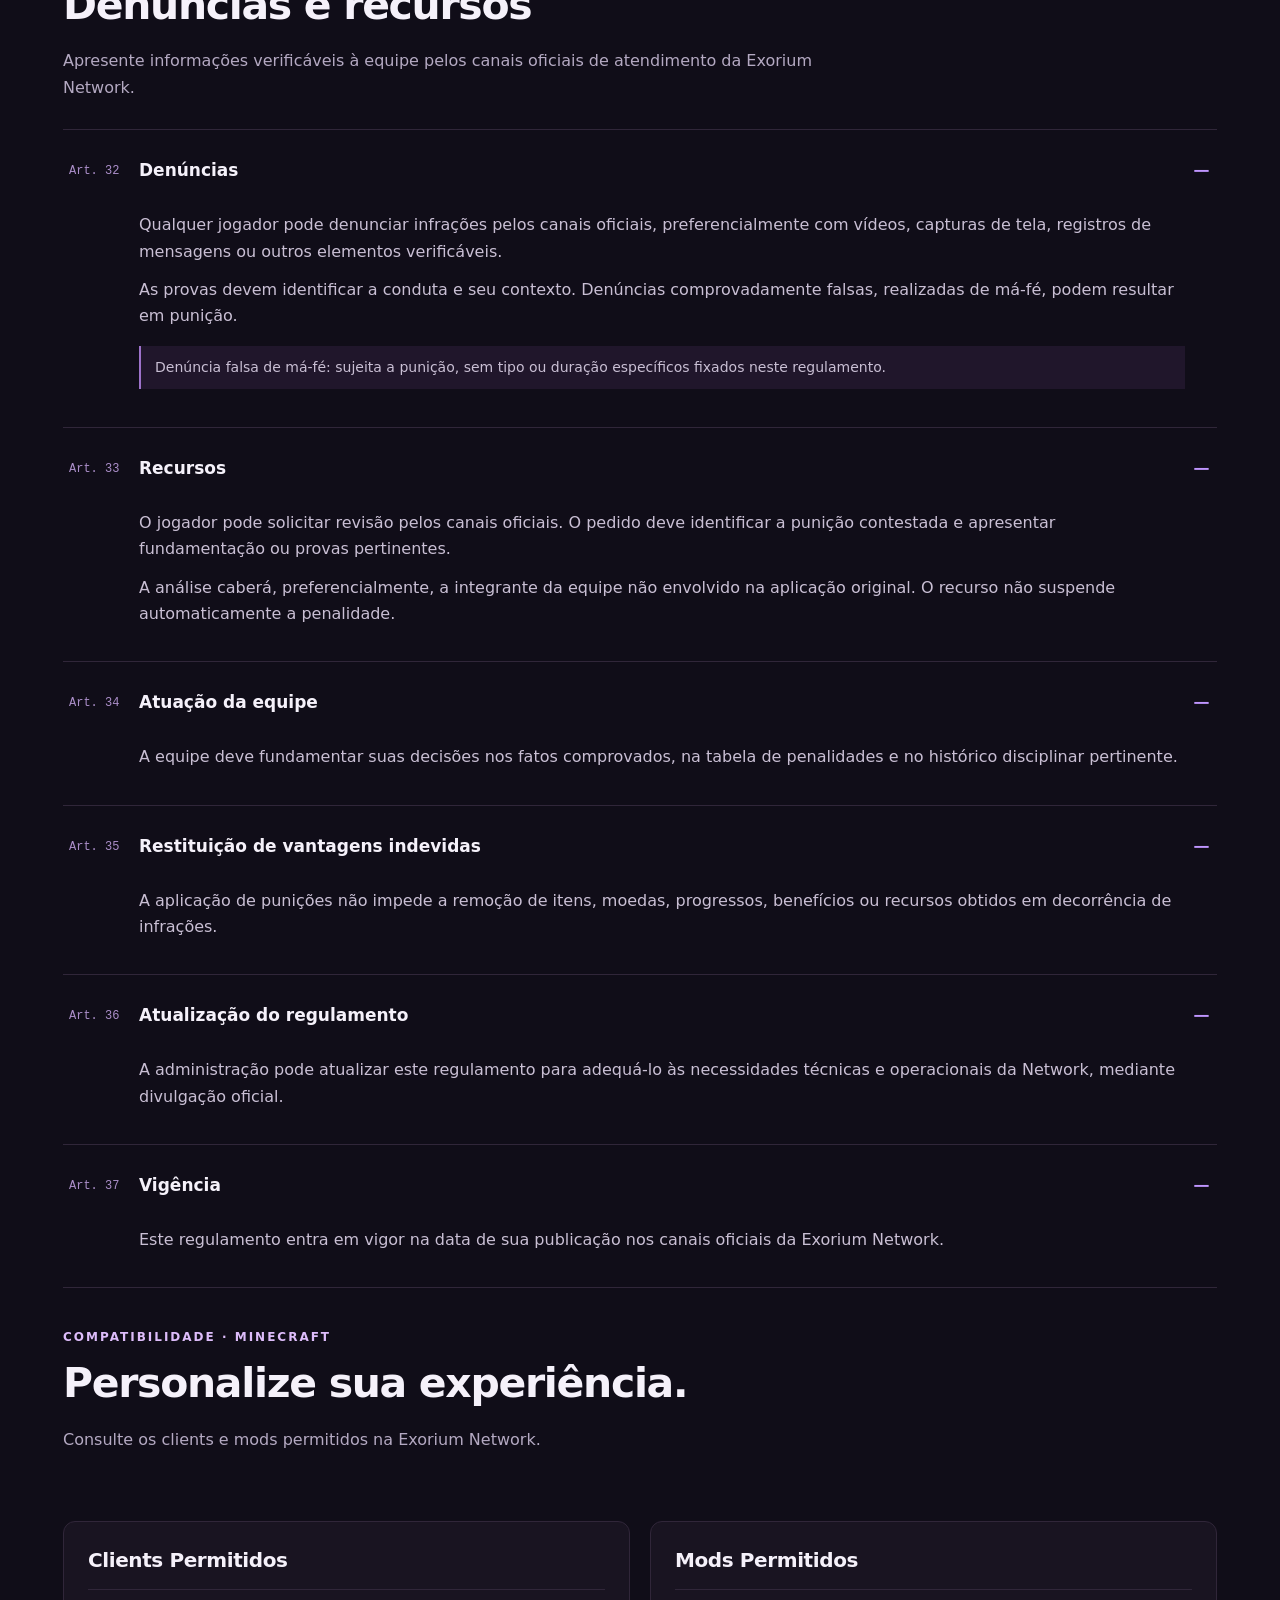
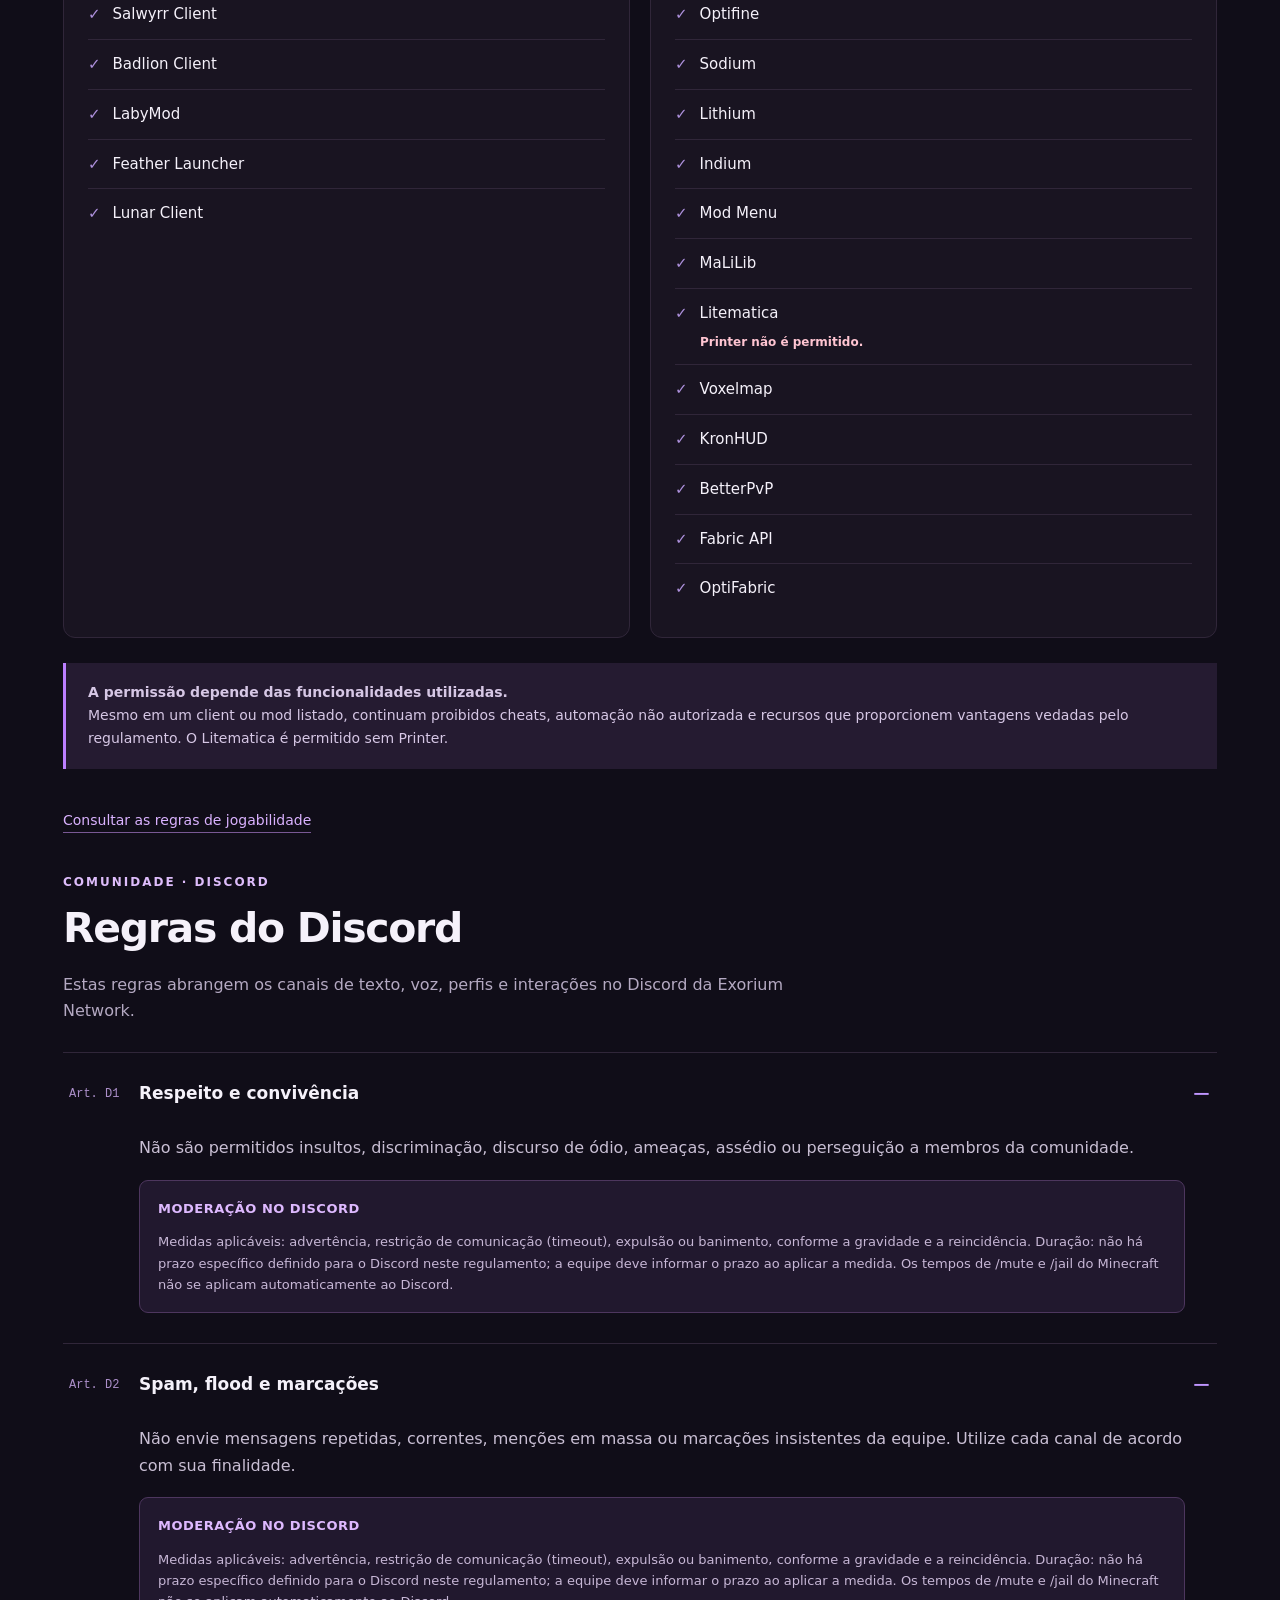
==== commit 3ba5d004: "Organiza regulamento, inclui Discord, mods e punicoes por artigo" ====
--- a/regulamento.html
+++ b/regulamento.html
@@ -1 +1 @@
-<!doctype html><html lang="pt-BR"><meta charset="utf-8"><meta name="viewport" content="width=device-width,initial-scale=1"><title>Regulamento completo · Exorium Network</title><style>body{font:16px/1.7 system-ui;max-width:900px;margin:40px auto;padding:20px;color:#261b36}h1,h2,h3{line-height:1.3}h2{margin-top:40px}table{border-collapse:collapse;width:100%}td,th{padding:10px;border:1px solid #ddd;text-align:left}.table{overflow:auto}a{color:#673599}</style><a href="index.html">Central de regras</a><h1>Exorium Network</h1><p>Regulamento geral · Versão 1.0</p><h2>Regras gerais</h2><section id="art-1"><h3>Art. 1 — Finalidade</h3><p>Este regulamento estabelece as normas de convivência, comunicação, jogabilidade e segurança da Exorium Network, para preservar a integridade competitiva, a igualdade entre jogadores e o funcionamento adequado dos servidores.</p></section><section id="art-2"><h3>Art. 2 — Aplicabilidade</h3><p>As regras aplicam-se a todos os jogadores, independentemente de cargo, tempo de jogo, classificação, benefícios VIP ou investimentos realizados na Network.</p><p>Rankup, Factions e outros modos poderão possuir regras complementares, desde que não contrariem este regulamento.</p></section><section id="art-3"><h3>Art. 3 — Responsabilidade pela conta</h3><p>Cada jogador é responsável pelas atividades realizadas por sua conta, inclusive quando permitir seu acesso por terceiros.</p><p>A alegação de que outra pessoa utilizou a conta não implica, por si só, o cancelamento de uma punição, ressalvadas situações comprovadas de comprometimento não autorizado.</p></section><section id="art-4"><h3>Art. 4 — Conhecimento das regras</h3><p>O ingresso e a permanência no servidor pressupõem o cumprimento das regras divulgadas oficialmente. O desconhecimento do regulamento não afasta a aplicação das penalidades.</p></section><h2>Punições e reincidência</h2><section id="art-5"><h3>Art. 5 — Advertência · /warn</h3><p>Aplicada uma única vez por categoria de infração leve, quando expressamente prevista. A repetição da conduta da mesma categoria resulta em silenciamento, sem novo aviso. A advertência fica registrada no histórico disciplinar.</p></section><section id="art-6"><h3>Art. 6 — Silenciamento · /mute</h3><p>Aplicado às infrações de comunicação, inclusive mensagens privadas, placas, livros, nomes de itens e recursos equivalentes. A duração observa a gravidade e os prazos da tabela.</p><p>A repetição da mesma infração após o cumprimento do mute resulta em /jail. Usar outras contas ou recursos para contornar o silenciamento constitui infração autônoma.</p></section><section id="art-7"><h3>Art. 7 — Prisão · /jail</h3><p>Aplicada diretamente às infrações de jogabilidade ou após reincidência de condutas punidas com /mute. A primeira reincidência após prisão amplia sua duração; a segunda amplia novamente; a terceira resulta em banimento.</p><p>A terceira reincidência corresponde à quarta ocorrência punível com prisão na mesma categoria. Durante a prisão, aplicam-se as restrições de movimentação, interação, mineração e demais atividades implementadas pelo sistema.</p></section><section id="art-8"><h3>Art. 8 — Banimento · /ban</h3><p>Aplicado a infrações graves, tentativas de comprometimento da segurança e reincidências previstas. Pode ser temporário ou permanente, conforme a infração.</p><p>O banimento permanente é reservado às condutas de maior gravidade, especialmente quando afetam a segurança, a economia ou a integridade da Network. Contas alternativas usadas para evitar punições podem ser bloqueadas.</p></section><section id="art-29"><h3>Art. 29 — Contagem de reincidência</h3><p>A reincidência exige nova ocorrência comprovada de infração da mesma categoria, após a aplicação de penalidade anterior. Infrações distintas só integram a mesma categoria quando sua equivalência estiver prevista na tabela.</p><p>O histórico permanece registrado pelo período de validade estabelecido pela administração. Uma mesma conduta não pode ser contabilizada artificialmente como múltiplas reincidências.</p></section><section id="art-30"><h3>Art. 30 — Progressão das punições</h3><p>Infração leve: /warn único, seguido de /mute na repetição. Nova infração após /mute: /jail. Infrações de jogabilidade sujeitas à prisão: /jail direto.</p><p>Após a primeira prisão: primeira reincidência, prisão ampliada; segunda reincidência, prisão novamente ampliada; terceira reincidência, /ban. Infrações graves permitem /ban direto, independentemente do histórico.</p></section><section id="art-31"><h3>Art. 31 — Circunstâncias agravantes</h3><p>Dentro dos limites da tabela, podem justificar agravamento: atuação coordenada, prejuízo coletivo relevante, uso de contas alternativas, ocultação deliberada de provas e obtenção de vantagens significativas.</p></section><h2>Comunicação e convivência</h2><section id="art-9"><h3>Art. 9 — Spam e flood</h3><p>É proibido enviar mensagens repetitivas, sequências excessivas de caracteres, símbolos ou conteúdos sem finalidade comunicativa, de modo a prejudicar o funcionamento do chat.</p></section><section id="art-10"><h3>Art. 10 — Uso excessivo de letras maiúsculas</h3><p>É proibida a utilização reiterada de mensagens inteiramente em letras maiúsculas, quando caracterizar perturbação deliberada do chat.</p></section><section id="art-11"><h3>Art. 11 — Divulgação e publicidade</h3><p>É proibida a divulgação não autorizada de endereços de outros servidores, links comerciais, comunidades externas, serviços concorrentes ou convites com finalidade publicitária.</p><p>Links maliciosos, fraudulentos ou destinados à obtenção indevida de dados são infrações graves.</p></section><section id="art-12"><h3>Art. 12 — Ofensas e provocações</h3><p>São proibidos ataques pessoais, insultos, provocações reiteradas e comportamentos destinados a constranger ou perturbar outros jogadores.</p></section><section id="art-13"><h3>Art. 13 — Discriminação e discurso de ódio</h3><p>São proibidas manifestações discriminatórias, ameaças, incitação à violência e ataques dirigidos a características pessoais ou grupos protegidos.</p></section><section id="art-14"><h3>Art. 14 — Conteúdo impróprio</h3><p>É proibida a publicação de conteúdos sexualmente explícitos, descrições obscenas, mensagens de assédio sexual ou conteúdos incompatíveis com o ambiente comunitário.</p></section><section id="art-15"><h3>Art. 15 — Assédio e perseguição</h3><p>É proibido perseguir, intimidar ou constranger reiteradamente jogadores por mensagens públicas, privadas ou outros mecanismos da Network.</p></section><section id="art-16"><h3>Art. 16 — Personificação</h3><p>É proibido apresentar-se falsamente como integrante da equipe, administrador ou representante oficial da Exorium Network.</p></section><h2>Jogabilidade e economia</h2><section id="art-17"><h3>Art. 17 — Exploração de falhas · bugs</h3><p>É proibido explorar intencionalmente falhas, erros de programação ou comportamentos não previstos dos sistemas para obter vantagens individuais ou coletivas.</p><p>Falhas identificadas devem ser comunicadas à equipe. Exploração para duplicação de itens, moedas ou benefícios econômicos pode resultar em banimento direto.</p></section><section id="art-18"><h3>Art. 18 — Automação não autorizada</h3><p>É proibido utilizar macros, autoclickers, scripts, bots ou mecanismos que automatizem ações para obter vantagens não previstas pelas funcionalidades oficiais.</p><p>Sistemas de automação disponibilizados oficialmente pela Network são permitidos, desde que utilizados conforme suas regras.</p></section><section id="art-19"><h3>Art. 19 — Construções e estruturas irregulares</h3><p>É proibido construir ou utilizar estruturas destinadas a causar lag, travamentos, sobrecarga artificial, bloqueio indevido de jogadores ou exploração de mecânicas não autorizadas.</p></section><section id="art-20"><h3>Art. 20 — Abuso de mecânicas de jogo</h3><p>É proibido usar funcionalidades legítimas de maneira deliberadamente abusiva para impedir a jogabilidade de terceiros, obter benefícios indevidos ou contornar limitações do servidor.</p></section><section id="art-21"><h3>Art. 21 — Fraudes e negociações</h3><p>São proibidas práticas fraudulentas para obter bens, moedas, itens, benefícios ou informações de outros jogadores por falsidade, engenharia social ou manipulação indevida dos sistemas.</p><p>Negociações fora dos sistemas oficiais, quando não autorizadas pela Network, não têm garantia de restituição de bens ou valores.</p></section><section id="art-22"><h3>Art. 22 — Economia e vantagens indevidas</h3><p>É proibido manipular artificialmente a economia por exploração de falhas, geração irregular de recursos ou transferência de bens obtidos ilicitamente.</p></section><section id="art-23"><h3>Art. 23 — Interferência em eventos</h3><p>É proibido prejudicar deliberadamente eventos oficiais, utilizar recursos não autorizados para obter vantagens ou impedir injustificadamente sua realização.</p></section><h2>Infrações graves</h2><section id="art-24"><h3>Art. 24 — Programas ilícitos e trapaças</h3><p>É proibido utilizar clientes modificados, cheats ou ferramentas que proporcionem vantagens competitivas não autorizadas, incluindo recursos de combate, movimentação, mineração, visão ou exploração incompatíveis com as mecânicas permitidas.</p></section><section id="art-25"><h3>Art. 25 — Ataques à infraestrutura</h3><p>É proibido realizar ou tentar realizar ataques de negação de serviço, invasões, exploração de vulnerabilidades, interferência em sistemas ou qualquer ação destinada a comprometer a disponibilidade e a segurança da Network.</p></section><section id="art-26"><h3>Art. 26 — Comercialização não autorizada</h3><p>É proibida a comercialização de contas, moedas, itens, benefícios ou serviços internos por dinheiro real, sem autorização expressa da administração.</p></section><section id="art-27"><h3>Art. 27 — Dados pessoais e privacidade</h3><p>É proibido divulgar dados pessoais de terceiros sem autorização, praticar doxxing, realizar ameaças de exposição ou obter indevidamente informações privadas.</p></section><section id="art-28"><h3>Art. 28 — Evasão de punições</h3><p>É proibido utilizar contas alternativas, identidades falsas, falhas ou recursos técnicos destinados a evitar sanções disciplinares aplicadas à conta principal.</p></section><h2>Denúncias e recursos</h2><section id="art-32"><h3>Art. 32 — Denúncias</h3><p>Qualquer jogador pode denunciar infrações pelos canais oficiais, preferencialmente com vídeos, capturas de tela, registros de mensagens ou outros elementos verificáveis.</p><p>As provas devem identificar a conduta e seu contexto. Denúncias comprovadamente falsas, realizadas de má-fé, podem resultar em punição.</p></section><section id="art-33"><h3>Art. 33 — Recursos</h3><p>O jogador pode solicitar revisão pelos canais oficiais. O pedido deve identificar a punição contestada e apresentar fundamentação ou provas pertinentes.</p><p>A análise caberá, preferencialmente, a integrante da equipe não envolvido na aplicação original. O recurso não suspende automaticamente a penalidade.</p></section><section id="art-34"><h3>Art. 34 — Atuação da equipe</h3><p>A equipe deve fundamentar suas decisões nos fatos comprovados, na tabela de penalidades e no histórico disciplinar pertinente.</p></section><section id="art-35"><h3>Art. 35 — Restituição de vantagens indevidas</h3><p>A aplicação de punições não impede a remoção de itens, moedas, progressos, benefícios ou recursos obtidos em decorrência de infrações.</p></section><section id="art-36"><h3>Art. 36 — Atualização do regulamento</h3><p>A administração pode atualizar este regulamento para adequá-lo às necessidades técnicas e operacionais da Network, mediante divulgação oficial.</p></section><section id="art-37"><h3>Art. 37 — Vigência</h3><p>Este regulamento entra em vigor na data de sua publicação nos canais oficiais da Exorium Network.</p></section><h2>Tabela — Comunicação</h2><div class="table"><table><thead><tr><th>Infração</th><th>Primeira ocorrência</th><th>Repetição</th></tr></thead><tbody><tr><td>Spam e flood</td><td>/warn</td><td>/mute 30 min</td></tr><tr><td>Uso abusivo de CAPS</td><td>/warn</td><td>/mute 15 min</td></tr><tr><td>Provocações leves</td><td>/warn</td><td>/mute 1h</td></tr><tr><td>Linguagem vulgar reiterada</td><td>/warn</td><td>/mute 1h</td></tr><tr><td>Ofensas pessoais</td><td>/mute 2h</td><td>/jail 4h</td></tr><tr><td>Ofensas graves</td><td>/mute 12h</td><td>/jail 12h</td></tr><tr><td>Publicidade não autorizada</td><td>/mute 12h</td><td>/jail 24h</td></tr><tr><td>Conteúdo sexual impróprio</td><td>/mute 24h</td><td>/jail 24h</td></tr><tr><td>Assédio reiterado</td><td>/mute 24h</td><td>/jail 48h</td></tr><tr><td>Discriminação ou ódio</td><td>/jail 48h</td><td>Prisão ampliada</td></tr><tr><td>Ameaças graves ou exposição de dados</td><td>/ban 30 dias ou permanente</td><td>Conforme gravidade</td></tr></tbody></table></div><p>Nas quatro primeiras infrações, após o mute, a próxima repetição gera jail pelo dobro do silenciamento, respeitado o mínimo de 1 hora. Depois, aplica-se a progressão das prisões.</p><h2>Tabela — Jogabilidade</h2><div class="table"><table><thead><tr><th>Infração</th><th>Primeira punição</th><th>1ª reincidência</th></tr></thead><tbody><tr><td>Perturbação intencional de eventos</td><td>/jail 2h</td><td>/jail 6h</td></tr><tr><td>Abuso de mecânicas</td><td>/jail 4h</td><td>/jail 12h</td></tr><tr><td>Construções para causar lag</td><td>/jail 6h</td><td>/jail 18h</td></tr><tr><td>Macro ou autoclicker não autorizado</td><td>/jail 12h</td><td>/jail 36h</td></tr><tr><td>Automação irregular de farms</td><td>/jail 12h</td><td>/jail 36h</td></tr><tr><td>Exploração de bugs sem impacto econômico relevante</td><td>/jail 24h</td><td>/jail 72h</td></tr><tr><td>Fraude entre jogadores</td><td>/jail 24h</td><td>/jail 72h</td></tr><tr><td>Manipulação econômica indevida</td><td>/jail 48h</td><td>/jail 7 dias</td></tr><tr><td>Personificação de membro da equipe</td><td>/jail 24h</td><td>/jail 72h</td></tr></tbody></table></div><p>A segunda reincidência amplia novamente a prisão; a terceira resulta em banimento. Quando a tabela não fixa o prazo, sua duração será estabelecida pela administração conforme o regulamento e o histórico.</p><h2>Tabela — Banimento direto</h2><div class="table"><table><thead><tr><th>Infração</th><th>Penalidade</th></tr></thead><tbody><tr><td>Cheats, X-Ray, KillAura ou Fly não autorizado</td><td>/ban 15 dias</td></tr><tr><td>Reincidência no uso de cheats</td><td>/ban permanente</td></tr><tr><td>Duplicação intencional de itens ou moedas</td><td>/ban 30 dias ou permanente</td></tr><tr><td>Ataques à infraestrutura ou vulnerabilidades críticas</td><td>/ban permanente</td></tr><tr><td>Comercialização irregular por dinheiro real</td><td>/ban 30 dias</td></tr><tr><td>Divulgação maliciosa de dados pessoais</td><td>/ban 30 dias ou permanente</td></tr><tr><td>Malware ou links de roubo de contas</td><td>/ban permanente</td></tr><tr><td>Fraudes graves contra jogadores ou a Network</td><td>/ban 30 dias ou permanente</td></tr><tr><td>Evasão deliberada de banimento</td><td>Prorrogação ou /ban permanente</td></tr></tbody></table></div><p>Detecções automatizadas de anticheat devem passar por validação técnica antes da aplicação de penalidades permanentes.</p></html>+<!doctype html><html lang="pt-BR"><head><meta charset="utf-8"><meta name="viewport" content="width=device-width,initial-scale=1"><title>Regulamento completo · Exorium Network</title><link rel="stylesheet" href="style.css?v=20261009b"><style>main{margin:auto;padding-bottom:40px}section{margin-top:40px}.rule-anchor{display:none}</style></head><body><main><a class="text-link" href="index.html">Voltar ao site</a><h1>Regulamento do Servidor</h1><p>Exorium Network · Minecraft e Discord</p><nav aria-label="Categorias"><a href="#gerais">Regras gerais</a><a href="#punicoes">Punições e reincidências</a><a href="#comunicacao">Chat e convivência</a><a href="#jogabilidade">Jogabilidade e economia</a><a href="#graves">Infrações graves</a><a href="#recursos">Denúncias e recursos</a><a href="#mods">Mods e clients permitidos</a><a href="#discord">Regras do Discord</a><a href="#tabela">Tabela de punições</a></nav><section id="gerais"><div class="page-intro"><p class="eyebrow">01 · A comunidade</p><h1>Regras gerais</h1><p>Estas regras valem para toda a Exorium Network, incluindo o Rankup Candy e os próximos modos de jogo.</p></div><details class="rule" id="art-1" open><summary><span class="art">Art. 1</span><span class="rule-title">Finalidade</span></summary><div class="rule-body"><p>Este regulamento estabelece as normas de convivência, comunicação, jogabilidade e segurança da Exorium Network, para preservar a integridade competitiva, a igualdade entre jogadores e o funcionamento adequado dos servidores.</p><a class="rule-anchor" href="#art-1">Link para este artigo</a></div></details><details class="rule" id="art-2" open><summary><span class="art">Art. 2</span><span class="rule-title">Aplicabilidade</span></summary><div class="rule-body"><p>As regras aplicam-se a todos os jogadores, independentemente de cargo, tempo de jogo, classificação, benefícios VIP ou investimentos realizados na Network.</p><p>Rankup, Factions e outros modos poderão possuir regras complementares, desde que não contrariem este regulamento.</p><a class="rule-anchor" href="#art-2">Link para este artigo</a></div></details><details class="rule" id="art-3" open><summary><span class="art">Art. 3</span><span class="rule-title">Responsabilidade pela conta</span></summary><div class="rule-body"><p>Cada jogador é responsável pelas atividades realizadas por sua conta, inclusive quando permitir seu acesso por terceiros.</p><p>A alegação de que outra pessoa utilizou a conta não implica, por si só, o cancelamento de uma punição, ressalvadas situações comprovadas de comprometimento não autorizado.</p><a class="rule-anchor" href="#art-3">Link para este artigo</a></div></details><details class="rule" id="art-4" open><summary><span class="art">Art. 4</span><span class="rule-title">Conhecimento das regras</span></summary><div class="rule-body"><p>O ingresso e a permanência no servidor pressupõem o cumprimento das regras divulgadas oficialmente. O desconhecimento do regulamento não afasta a aplicação das penalidades.</p><a class="rule-anchor" href="#art-4">Link para este artigo</a></div></details></section><section id="punicoes"><div class="page-intro"><p class="eyebrow">02 · Como funciona</p><h1>Punições e reincidências</h1><p>A penalidade depende da natureza da infração e do histórico da mesma categoria. Infrações graves podem resultar em banimento direto.</p></div><details class="rule" id="art-5" open><summary><span class="art">Art. 5</span><span class="rule-title">Advertência · /warn</span></summary><div class="rule-body"><p>Aplicada uma única vez por categoria de infração leve, quando expressamente prevista. A repetição da conduta da mesma categoria resulta em silenciamento, sem novo aviso. A advertência fica registrada no histórico disciplinar.</p><div class="policy-note">Tipo: advertência (/warn). Aplicação: uma única vez por categoria de infração leve; sem duração de bloqueio.</div><a class="rule-anchor" href="#art-5">Link para este artigo</a></div></details><details class="rule" id="art-6" open><summary><span class="art">Art. 6</span><span class="rule-title">Silenciamento · /mute</span></summary><div class="rule-body"><p>Aplicado às infrações de comunicação, inclusive mensagens privadas, placas, livros, nomes de itens e recursos equivalentes. A duração observa a gravidade e os prazos da tabela.</p><p>A repetição da mesma infração após o cumprimento do mute resulta em /jail. Usar outras contas ou recursos para contornar o silenciamento constitui infração autônoma.</p><div class="policy-note">Tipo: silenciamento (/mute). Duração: conforme a infração, de 15 minutos a 24 horas na tabela vigente.</div><a class="rule-anchor" href="#art-6">Link para este artigo</a></div></details><details class="rule" id="art-7" open><summary><span class="art">Art. 7</span><span class="rule-title">Prisão · /jail</span></summary><div class="rule-body"><p>Aplicada diretamente às infrações de jogabilidade ou após reincidência de condutas punidas com /mute. A primeira reincidência após prisão amplia sua duração; a segunda amplia novamente; a terceira resulta em banimento.</p><p>A terceira reincidência corresponde à quarta ocorrência punível com prisão na mesma categoria. Durante a prisão, aplicam-se as restrições de movimentação, interação, mineração e demais atividades implementadas pelo sistema.</p><div class="policy-note">Tipo: prisão (/jail). Duração: conforme a infração e a reincidência; consulte os prazos junto a cada artigo.</div><a class="rule-anchor" href="#art-7">Link para este artigo</a></div></details><details class="rule" id="art-8" open><summary><span class="art">Art. 8</span><span class="rule-title">Banimento · /ban</span></summary><div class="rule-body"><p>Aplicado a infrações graves, tentativas de comprometimento da segurança e reincidências previstas. Pode ser temporário ou permanente, conforme a infração.</p><p>O banimento permanente é reservado às condutas de maior gravidade, especialmente quando afetam a segurança, a economia ou a integridade da Network. Contas alternativas usadas para evitar punições podem ser bloqueadas.</p><div class="policy-note">Tipo: banimento (/ban). Duração: 15 dias, 30 dias ou permanente, conforme a infração; casos sem prazo fixado dependem da administração.</div><a class="rule-anchor" href="#art-8">Link para este artigo</a></div></details><details class="rule" id="art-29" open><summary><span class="art">Art. 9</span><span class="rule-title">Contagem de reincidência</span></summary><div class="rule-body"><p>A reincidência exige nova ocorrência comprovada de infração da mesma categoria, após a aplicação de penalidade anterior. Infrações distintas só integram a mesma categoria quando sua equivalência estiver prevista na tabela.</p><p>O histórico permanece registrado pelo período de validade estabelecido pela administração. Uma mesma conduta não pode ser contabilizada artificialmente como múltiplas reincidências.</p><div class="policy-note">O prazo de validade do histórico é definido pela administração; este regulamento não fixa um período numérico.</div><a class="rule-anchor" href="#art-29">Link para este artigo</a></div></details><details class="rule" id="art-30" open><summary><span class="art">Art. 10</span><span class="rule-title">Progressão das punições</span></summary><div class="rule-body"><p>Infração leve: /warn único, seguido de /mute na repetição. Nova infração após /mute: /jail. Infrações de jogabilidade sujeitas à prisão: /jail direto.</p><p>Após a primeira prisão: primeira reincidência, prisão ampliada; segunda reincidência, prisão novamente ampliada; terceira reincidência, /ban. Infrações graves permitem /ban direto, independentemente do histórico.</p><div class="policy-note">A terceira reincidência após a primeira prisão gera /ban. Quando não houver prazo específico, a duração será definida pela administração.</div><a class="rule-anchor" href="#art-30">Link para este artigo</a></div></details><details class="rule" id="art-31" open><summary><span class="art">Art. 11</span><span class="rule-title">Circunstâncias agravantes</span></summary><div class="rule-body"><p>Dentro dos limites da tabela, podem justificar agravamento: atuação coordenada, prejuízo coletivo relevante, uso de contas alternativas, ocultação deliberada de provas e obtenção de vantagens significativas.</p><div class="policy-note">O agravamento deve respeitar os limites da tabela; não há acréscimo fixo de tempo para todas as situações.</div><a class="rule-anchor" href="#art-31">Link para este artigo</a></div></details></section><section id="comunicacao"><div class="page-intro"><p class="eyebrow">03 · Chat e convivência</p><h1>Chat e convivência</h1><p>As regras de comunicação abrangem chat público, mensagens privadas e outros recursos de texto disponíveis na Network.</p></div><details class="rule" id="art-9" open><summary><span class="art">Art. 12</span><span class="rule-title">Spam e flood</span></summary><div class="rule-body"><p>É proibido enviar mensagens repetitivas, sequências excessivas de caracteres, símbolos ou conteúdos sem finalidade comunicativa, de modo a prejudicar o funcionamento do chat.</p><div class="rule-penalty"><h3>PUNIÇÃO E DURAÇÃO</h3><div class="penalty-item"><div class="penalty-name">Spam e flood</div><div class="penalty-values"><span>Primeira ocorrência: <span class="badge warn">/warn</span></span><span>Repetição: <span class="badge mute">/mute 30 min</span></span></div></div><p class="penalty-note">Após o mute: /jail de 1 hora. Nas reincidências após prisão, aplica-se a progressão geral.</p><p class="penalty-note">Após a primeira prisão: 1ª reincidência, prisão ampliada; 2ª, prisão novamente ampliada; 3ª, banimento. Prazos não fixados são definidos pela administração.</p></div><a class="rule-anchor" href="#art-9">Link para este artigo</a></div></details><details class="rule" id="art-10" open><summary><span class="art">Art. 13</span><span class="rule-title">Uso excessivo de letras maiúsculas</span></summary><div class="rule-body"><p>É proibida a utilização reiterada de mensagens inteiramente em letras maiúsculas, quando caracterizar perturbação deliberada do chat.</p><div class="rule-penalty"><h3>PUNIÇÃO E DURAÇÃO</h3><div class="penalty-item"><div class="penalty-name">Uso abusivo de CAPS</div><div class="penalty-values"><span>Primeira ocorrência: <span class="badge warn">/warn</span></span><span>Repetição: <span class="badge mute">/mute 15 min</span></span></div></div><p class="penalty-note">Após o mute: /jail de 1 hora. Nas reincidências após prisão, aplica-se a progressão geral.</p><p class="penalty-note">Após a primeira prisão: 1ª reincidência, prisão ampliada; 2ª, prisão novamente ampliada; 3ª, banimento. Prazos não fixados são definidos pela administração.</p></div><a class="rule-anchor" href="#art-10">Link para este artigo</a></div></details><details class="rule" id="art-11" open><summary><span class="art">Art. 14</span><span class="rule-title">Divulgação e publicidade</span></summary><div class="rule-body"><p>É proibida a divulgação não autorizada de endereços de outros servidores, links comerciais, comunidades externas, serviços concorrentes ou convites com finalidade publicitária.</p><p>Links maliciosos, fraudulentos ou destinados à obtenção indevida de dados são infrações graves.</p><div class="rule-penalty"><h3>PUNIÇÃO E DURAÇÃO</h3><div class="penalty-item"><div class="penalty-name">Publicidade não autorizada</div><div class="penalty-values"><span>Primeira ocorrência: <span class="badge mute">/mute 12h</span></span><span>Repetição: <span class="badge jail">/jail 24h</span></span></div></div><div class="penalty-item"><div class="penalty-name">Malware ou links de roubo de contas</div><div class="penalty-values"><span>Penalidade: <span class="badge ban">/ban permanente</span></span></div></div><p class="penalty-note">Após a primeira prisão: 1ª reincidência, prisão ampliada; 2ª, prisão novamente ampliada; 3ª, banimento. Prazos não fixados são definidos pela administração.</p></div><a class="rule-anchor" href="#art-11">Link para este artigo</a></div></details><details class="rule" id="art-12" open><summary><span class="art">Art. 15</span><span class="rule-title">Ofensas e provocações</span></summary><div class="rule-body"><p>São proibidos ataques pessoais, insultos, provocações reiteradas e comportamentos destinados a constranger ou perturbar outros jogadores.</p><div class="rule-penalty"><h3>PUNIÇÃO E DURAÇÃO</h3><div class="penalty-item"><div class="penalty-name">Provocações leves</div><div class="penalty-values"><span>Primeira ocorrência: <span class="badge warn">/warn</span></span><span>Repetição: <span class="badge mute">/mute 1h</span></span></div></div><div class="penalty-item"><div class="penalty-name">Ofensas pessoais</div><div class="penalty-values"><span>Primeira ocorrência: <span class="badge mute">/mute 2h</span></span><span>Repetição: <span class="badge jail">/jail 4h</span></span></div></div><div class="penalty-item"><div class="penalty-name">Ofensas graves</div><div class="penalty-values"><span>Primeira ocorrência: <span class="badge mute">/mute 12h</span></span><span>Repetição: <span class="badge jail">/jail 12h</span></span></div></div><p class="penalty-note">Para provocações leves, a repetição após o mute gera /jail de 2 horas. Ofensas pessoais e graves seguem os respectivos prazos acima.</p><p class="penalty-note">Após a primeira prisão: 1ª reincidência, prisão ampliada; 2ª, prisão novamente ampliada; 3ª, banimento. Prazos não fixados são definidos pela administração.</p></div><a class="rule-anchor" href="#art-12">Link para este artigo</a></div></details><details class="rule" id="art-13" open><summary><span class="art">Art. 16</span><span class="rule-title">Discriminação e discurso de ódio</span></summary><div class="rule-body"><p>São proibidas manifestações discriminatórias, ameaças, incitação à violência e ataques dirigidos a características pessoais ou grupos protegidos.</p><div class="rule-penalty"><h3>PUNIÇÃO E DURAÇÃO</h3><div class="penalty-item"><div class="penalty-name">Discriminação ou ódio</div><div class="penalty-values"><span>Primeira ocorrência: <span class="badge jail">/jail 48h</span></span><span>Repetição: Prisão ampliada</span></div></div><div class="penalty-item"><div class="penalty-name">Ameaças graves ou exposição de dados</div><div class="penalty-values"><span>Primeira ocorrência: <span class="badge ban">/ban 30 dias ou permanente</span></span><span>Repetição: Conforme gravidade</span></div></div><p class="penalty-note">Após a primeira prisão: 1ª reincidência, prisão ampliada; 2ª, prisão novamente ampliada; 3ª, banimento. Prazos não fixados são definidos pela administração.</p></div><a class="rule-anchor" href="#art-13">Link para este artigo</a></div></details><details class="rule" id="art-14" open><summary><span class="art">Art. 17</span><span class="rule-title">Conteúdo impróprio</span></summary><div class="rule-body"><p>É proibida a publicação de conteúdos sexualmente explícitos, descrições obscenas, mensagens de assédio sexual ou conteúdos incompatíveis com o ambiente comunitário.</p><div class="rule-penalty"><h3>PUNIÇÃO E DURAÇÃO</h3><div class="penalty-item"><div class="penalty-name">Linguagem vulgar reiterada</div><div class="penalty-values"><span>Primeira ocorrência: <span class="badge warn">/warn</span></span><span>Repetição: <span class="badge mute">/mute 1h</span></span></div></div><div class="penalty-item"><div class="penalty-name">Conteúdo sexual impróprio</div><div class="penalty-values"><span>Primeira ocorrência: <span class="badge mute">/mute 24h</span></span><span>Repetição: <span class="badge jail">/jail 24h</span></span></div></div><p class="penalty-note">Para linguagem vulgar reiterada, a repetição após o mute gera /jail de 2 horas.</p><p class="penalty-note">Após a primeira prisão: 1ª reincidência, prisão ampliada; 2ª, prisão novamente ampliada; 3ª, banimento. Prazos não fixados são definidos pela administração.</p></div><a class="rule-anchor" href="#art-14">Link para este artigo</a></div></details><details class="rule" id="art-15" open><summary><span class="art">Art. 18</span><span class="rule-title">Assédio e perseguição</span></summary><div class="rule-body"><p>É proibido perseguir, intimidar ou constranger reiteradamente jogadores por mensagens públicas, privadas ou outros mecanismos da Network.</p><div class="rule-penalty"><h3>PUNIÇÃO E DURAÇÃO</h3><div class="penalty-item"><div class="penalty-name">Assédio reiterado</div><div class="penalty-values"><span>Primeira ocorrência: <span class="badge mute">/mute 24h</span></span><span>Repetição: <span class="badge jail">/jail 48h</span></span></div></div><p class="penalty-note">Após a primeira prisão: 1ª reincidência, prisão ampliada; 2ª, prisão novamente ampliada; 3ª, banimento. Prazos não fixados são definidos pela administração.</p></div><a class="rule-anchor" href="#art-15">Link para este artigo</a></div></details><details class="rule" id="art-16" open><summary><span class="art">Art. 19</span><span class="rule-title">Personificação</span></summary><div class="rule-body"><p>É proibido apresentar-se falsamente como integrante da equipe, administrador ou representante oficial da Exorium Network.</p><div class="rule-penalty"><h3>PUNIÇÃO E DURAÇÃO</h3><div class="penalty-item"><div class="penalty-name">Personificação de membro da equipe</div><div class="penalty-values"><span>Primeira punição: <span class="badge jail">/jail 24h</span></span><span>1ª reincidência: <span class="badge jail">/jail 72h</span></span></div></div><p class="penalty-note">Após a primeira prisão: 1ª reincidência, prisão ampliada; 2ª, prisão novamente ampliada; 3ª, banimento. Prazos não fixados são definidos pela administração.</p></div><a class="rule-anchor" href="#art-16">Link para este artigo</a></div></details></section><section id="jogabilidade"><div class="page-intro"><p class="eyebrow">04 · Dentro do jogo</p><h1>Jogabilidade e economia</h1><p>Proteja a experiência dos outros jogadores e a economia do servidor. As infrações desta seção podem gerar prisão direta.</p></div><details class="rule" id="art-17" open><summary><span class="art">Art. 20</span><span class="rule-title">Exploração de falhas · bugs</span></summary><div class="rule-body"><p>É proibido explorar intencionalmente falhas, erros de programação ou comportamentos não previstos dos sistemas para obter vantagens individuais ou coletivas.</p><p>Falhas identificadas devem ser comunicadas à equipe. Exploração para duplicação de itens, moedas ou benefícios econômicos pode resultar em banimento direto.</p><div class="rule-penalty"><h3>PUNIÇÃO E DURAÇÃO</h3><div class="penalty-item"><div class="penalty-name">Exploração de bugs sem impacto econômico relevante</div><div class="penalty-values"><span>Primeira punição: <span class="badge jail">/jail 24h</span></span><span>1ª reincidência: <span class="badge jail">/jail 72h</span></span></div></div><div class="penalty-item"><div class="penalty-name">Duplicação intencional de itens ou moedas</div><div class="penalty-values"><span>Penalidade: <span class="badge ban">/ban 30 dias ou permanente</span></span></div></div><p class="penalty-note">Após a primeira prisão: 1ª reincidência, prisão ampliada; 2ª, prisão novamente ampliada; 3ª, banimento. Prazos não fixados são definidos pela administração.</p></div><a class="rule-anchor" href="#art-17">Link para este artigo</a></div></details><details class="rule" id="art-18" open><summary><span class="art">Art. 21</span><span class="rule-title">Automação não autorizada</span></summary><div class="rule-body"><p>É proibido utilizar macros, autoclickers, scripts, bots ou mecanismos que automatizem ações para obter vantagens não previstas pelas funcionalidades oficiais.</p><p>Sistemas de automação disponibilizados oficialmente pela Network são permitidos, desde que utilizados conforme suas regras.</p><div class="rule-penalty"><h3>PUNIÇÃO E DURAÇÃO</h3><div class="penalty-item"><div class="penalty-name">Macro ou autoclicker não autorizado</div><div class="penalty-values"><span>Primeira punição: <span class="badge jail">/jail 12h</span></span><span>1ª reincidência: <span class="badge jail">/jail 36h</span></span></div></div><div class="penalty-item"><div class="penalty-name">Automação irregular de farms</div><div class="penalty-values"><span>Primeira punição: <span class="badge jail">/jail 12h</span></span><span>1ª reincidência: <span class="badge jail">/jail 36h</span></span></div></div><p class="penalty-note">Após a primeira prisão: 1ª reincidência, prisão ampliada; 2ª, prisão novamente ampliada; 3ª, banimento. Prazos não fixados são definidos pela administração.</p></div><a class="rule-anchor" href="#art-18">Link para este artigo</a></div></details><details class="rule" id="art-19" open><summary><span class="art">Art. 22</span><span class="rule-title">Construções e estruturas irregulares</span></summary><div class="rule-body"><p>É proibido construir ou utilizar estruturas destinadas a causar lag, travamentos, sobrecarga artificial, bloqueio indevido de jogadores ou exploração de mecânicas não autorizadas.</p><div class="rule-penalty"><h3>PUNIÇÃO E DURAÇÃO</h3><div class="penalty-item"><div class="penalty-name">Construções para causar lag</div><div class="penalty-values"><span>Primeira punição: <span class="badge jail">/jail 6h</span></span><span>1ª reincidência: <span class="badge jail">/jail 18h</span></span></div></div><p class="penalty-note">Após a primeira prisão: 1ª reincidência, prisão ampliada; 2ª, prisão novamente ampliada; 3ª, banimento. Prazos não fixados são definidos pela administração.</p></div><a class="rule-anchor" href="#art-19">Link para este artigo</a></div></details><details class="rule" id="art-20" open><summary><span class="art">Art. 23</span><span class="rule-title">Abuso de mecânicas de jogo</span></summary><div class="rule-body"><p>É proibido usar funcionalidades legítimas de maneira deliberadamente abusiva para impedir a jogabilidade de terceiros, obter benefícios indevidos ou contornar limitações do servidor.</p><div class="rule-penalty"><h3>PUNIÇÃO E DURAÇÃO</h3><div class="penalty-item"><div class="penalty-name">Abuso de mecânicas</div><div class="penalty-values"><span>Primeira punição: <span class="badge jail">/jail 4h</span></span><span>1ª reincidência: <span class="badge jail">/jail 12h</span></span></div></div><p class="penalty-note">Após a primeira prisão: 1ª reincidência, prisão ampliada; 2ª, prisão novamente ampliada; 3ª, banimento. Prazos não fixados são definidos pela administração.</p></div><a class="rule-anchor" href="#art-20">Link para este artigo</a></div></details><details class="rule" id="art-21" open><summary><span class="art">Art. 24</span><span class="rule-title">Fraudes e negociações</span></summary><div class="rule-body"><p>São proibidas práticas fraudulentas para obter bens, moedas, itens, benefícios ou informações de outros jogadores por falsidade, engenharia social ou manipulação indevida dos sistemas.</p><p>Negociações fora dos sistemas oficiais, quando não autorizadas pela Network, não têm garantia de restituição de bens ou valores.</p><div class="rule-penalty"><h3>PUNIÇÃO E DURAÇÃO</h3><div class="penalty-item"><div class="penalty-name">Fraude entre jogadores</div><div class="penalty-values"><span>Primeira punição: <span class="badge jail">/jail 24h</span></span><span>1ª reincidência: <span class="badge jail">/jail 72h</span></span></div></div><div class="penalty-item"><div class="penalty-name">Fraudes graves contra jogadores ou a Network</div><div class="penalty-values"><span>Penalidade: <span class="badge ban">/ban 30 dias ou permanente</span></span></div></div><p class="penalty-note">Após a primeira prisão: 1ª reincidência, prisão ampliada; 2ª, prisão novamente ampliada; 3ª, banimento. Prazos não fixados são definidos pela administração.</p></div><a class="rule-anchor" href="#art-21">Link para este artigo</a></div></details><details class="rule" id="art-22" open><summary><span class="art">Art. 25</span><span class="rule-title">Economia e vantagens indevidas</span></summary><div class="rule-body"><p>É proibido manipular artificialmente a economia por exploração de falhas, geração irregular de recursos ou transferência de bens obtidos ilicitamente.</p><div class="rule-penalty"><h3>PUNIÇÃO E DURAÇÃO</h3><div class="penalty-item"><div class="penalty-name">Manipulação econômica indevida</div><div class="penalty-values"><span>Primeira punição: <span class="badge jail">/jail 48h</span></span><span>1ª reincidência: <span class="badge jail">/jail 7 dias</span></span></div></div><div class="penalty-item"><div class="penalty-name">Duplicação intencional de itens ou moedas</div><div class="penalty-values"><span>Penalidade: <span class="badge ban">/ban 30 dias ou permanente</span></span></div></div><p class="penalty-note">Após a primeira prisão: 1ª reincidência, prisão ampliada; 2ª, prisão novamente ampliada; 3ª, banimento. Prazos não fixados são definidos pela administração.</p></div><a class="rule-anchor" href="#art-22">Link para este artigo</a></div></details><details class="rule" id="art-23" open><summary><span class="art">Art. 26</span><span class="rule-title">Interferência em eventos</span></summary><div class="rule-body"><p>É proibido prejudicar deliberadamente eventos oficiais, utilizar recursos não autorizados para obter vantagens ou impedir injustificadamente sua realização.</p><div class="rule-penalty"><h3>PUNIÇÃO E DURAÇÃO</h3><div class="penalty-item"><div class="penalty-name">Perturbação intencional de eventos</div><div class="penalty-values"><span>Primeira punição: <span class="badge jail">/jail 2h</span></span><span>1ª reincidência: <span class="badge jail">/jail 6h</span></span></div></div><p class="penalty-note">Após a primeira prisão: 1ª reincidência, prisão ampliada; 2ª, prisão novamente ampliada; 3ª, banimento. Prazos não fixados são definidos pela administração.</p></div><a class="rule-anchor" href="#art-23">Link para este artigo</a></div></details></section><section id="graves"><div class="page-intro"><p class="eyebrow">05 · Segurança da Network</p><h1>Infrações graves</h1><p>Condutas graves podem resultar em banimento direto. Sua aplicação exige evidências verificáveis.</p></div><details class="rule" id="art-24" open><summary><span class="art">Art. 27</span><span class="rule-title">Programas ilícitos e trapaças</span></summary><div class="rule-body"><p>É proibido utilizar clientes modificados, cheats ou ferramentas que proporcionem vantagens competitivas não autorizadas, incluindo recursos de combate, movimentação, mineração, visão ou exploração incompatíveis com as mecânicas permitidas.</p><div class="rule-penalty"><h3>PUNIÇÃO E DURAÇÃO</h3><div class="penalty-item"><div class="penalty-name">Cheats, X-Ray, KillAura ou Fly não autorizado</div><div class="penalty-values"><span>Penalidade: <span class="badge ban">/ban 15 dias</span></span></div></div><div class="penalty-item"><div class="penalty-name">Reincidência no uso de cheats</div><div class="penalty-values"><span>Penalidade: <span class="badge ban">/ban permanente</span></span></div></div></div><a class="rule-anchor" href="#art-24">Link para este artigo</a></div></details><details class="rule" id="art-25" open><summary><span class="art">Art. 28</span><span class="rule-title">Ataques à infraestrutura</span></summary><div class="rule-body"><p>É proibido realizar ou tentar realizar ataques de negação de serviço, invasões, exploração de vulnerabilidades, interferência em sistemas ou qualquer ação destinada a comprometer a disponibilidade e a segurança da Network.</p><div class="rule-penalty"><h3>PUNIÇÃO E DURAÇÃO</h3><div class="penalty-item"><div class="penalty-name">Ataques à infraestrutura ou vulnerabilidades críticas</div><div class="penalty-values"><span>Penalidade: <span class="badge ban">/ban permanente</span></span></div></div></div><a class="rule-anchor" href="#art-25">Link para este artigo</a></div></details><details class="rule" id="art-26" open><summary><span class="art">Art. 29</span><span class="rule-title">Comercialização não autorizada</span></summary><div class="rule-body"><p>É proibida a comercialização de contas, moedas, itens, benefícios ou serviços internos por dinheiro real, sem autorização expressa da administração.</p><div class="rule-penalty"><h3>PUNIÇÃO E DURAÇÃO</h3><div class="penalty-item"><div class="penalty-name">Comercialização irregular por dinheiro real</div><div class="penalty-values"><span>Penalidade: <span class="badge ban">/ban 30 dias</span></span></div></div></div><a class="rule-anchor" href="#art-26">Link para este artigo</a></div></details><details class="rule" id="art-27" open><summary><span class="art">Art. 30</span><span class="rule-title">Dados pessoais e privacidade</span></summary><div class="rule-body"><p>É proibido divulgar dados pessoais de terceiros sem autorização, praticar doxxing, realizar ameaças de exposição ou obter indevidamente informações privadas.</p><div class="rule-penalty"><h3>PUNIÇÃO E DURAÇÃO</h3><div class="penalty-item"><div class="penalty-name">Divulgação maliciosa de dados pessoais</div><div class="penalty-values"><span>Penalidade: <span class="badge ban">/ban 30 dias ou permanente</span></span></div></div></div><a class="rule-anchor" href="#art-27">Link para este artigo</a></div></details><details class="rule" id="art-28" open><summary><span class="art">Art. 31</span><span class="rule-title">Evasão de punições</span></summary><div class="rule-body"><p>É proibido utilizar contas alternativas, identidades falsas, falhas ou recursos técnicos destinados a evitar sanções disciplinares aplicadas à conta principal.</p><div class="rule-penalty"><h3>PUNIÇÃO E DURAÇÃO</h3><div class="penalty-item"><div class="penalty-name">Evasão deliberada de banimento</div><div class="penalty-values"><span>Penalidade: Prorrogação ou <span class="badge ban">/ban permanente</span></span></div></div></div><a class="rule-anchor" href="#art-28">Link para este artigo</a></div></details></section><section id="recursos"><div class="page-intro"><p class="eyebrow">06 · Atendimento e transparência</p><h1>Denúncias e recursos</h1><p>Apresente informações verificáveis à equipe pelos canais oficiais de atendimento da Exorium Network.</p></div><details class="rule" id="art-32" open><summary><span class="art">Art. 32</span><span class="rule-title">Denúncias</span></summary><div class="rule-body"><p>Qualquer jogador pode denunciar infrações pelos canais oficiais, preferencialmente com vídeos, capturas de tela, registros de mensagens ou outros elementos verificáveis.</p><p>As provas devem identificar a conduta e seu contexto. Denúncias comprovadamente falsas, realizadas de má-fé, podem resultar em punição.</p><div class="policy-note">Denúncia falsa de má-fé: sujeita a punição, sem tipo ou duração específicos fixados neste regulamento.</div><a class="rule-anchor" href="#art-32">Link para este artigo</a></div></details><details class="rule" id="art-33" open><summary><span class="art">Art. 33</span><span class="rule-title">Recursos</span></summary><div class="rule-body"><p>O jogador pode solicitar revisão pelos canais oficiais. O pedido deve identificar a punição contestada e apresentar fundamentação ou provas pertinentes.</p><p>A análise caberá, preferencialmente, a integrante da equipe não envolvido na aplicação original. O recurso não suspende automaticamente a penalidade.</p><a class="rule-anchor" href="#art-33">Link para este artigo</a></div></details><details class="rule" id="art-34" open><summary><span class="art">Art. 34</span><span class="rule-title">Atuação da equipe</span></summary><div class="rule-body"><p>A equipe deve fundamentar suas decisões nos fatos comprovados, na tabela de penalidades e no histórico disciplinar pertinente.</p><a class="rule-anchor" href="#art-34">Link para este artigo</a></div></details><details class="rule" id="art-35" open><summary><span class="art">Art. 35</span><span class="rule-title">Restituição de vantagens indevidas</span></summary><div class="rule-body"><p>A aplicação de punições não impede a remoção de itens, moedas, progressos, benefícios ou recursos obtidos em decorrência de infrações.</p><a class="rule-anchor" href="#art-35">Link para este artigo</a></div></details><details class="rule" id="art-36" open><summary><span class="art">Art. 36</span><span class="rule-title">Atualização do regulamento</span></summary><div class="rule-body"><p>A administração pode atualizar este regulamento para adequá-lo às necessidades técnicas e operacionais da Network, mediante divulgação oficial.</p><a class="rule-anchor" href="#art-36">Link para este artigo</a></div></details><details class="rule" id="art-37" open><summary><span class="art">Art. 37</span><span class="rule-title">Vigência</span></summary><div class="rule-body"><p>Este regulamento entra em vigor na data de sua publicação nos canais oficiais da Exorium Network.</p><a class="rule-anchor" href="#art-37">Link para este artigo</a></div></details></section><section id="mods"><div class="page-intro"><p class="eyebrow">COMPATIBILIDADE · MINECRAFT</p><h1>Personalize sua experiência.</h1><p>Consulte os clients e mods permitidos na Exorium Network.</p></div><div class="allowed-grid"><section class="allowed-panel"><h2>Clients Permitidos</h2><ul class="allowed-list"><li>Salwyrr Client</li><li>Badlion Client</li><li>LabyMod</li><li>Feather Launcher</li><li>Lunar Client</li></ul></section><section class="allowed-panel"><h2>Mods Permitidos</h2><ul class="allowed-list"><li>Optifine</li><li>Sodium</li><li>Lithium</li><li>Indium</li><li>Mod Menu</li><li>MaLiLib</li><li>Litematica<strong class="restriction">Printer não é permitido.</strong></li><li>Voxelmap</li><li>KronHUD</li><li>BetterPvP</li><li>Fabric API</li><li>OptiFabric</li></ul></section></div><div class="callout"><strong>A permissão depende das funcionalidades utilizadas.</strong><br>Mesmo em um client ou mod listado, continuam proibidos cheats, automação não autorizada e recursos que proporcionem vantagens vedadas pelo regulamento. O Litematica é permitido sem Printer.</div><a class="text-link" href="#jogabilidade">Consultar as regras de jogabilidade</a></section><section id="discord"><div class="page-intro"><p class="eyebrow">COMUNIDADE · DISCORD</p><h1>Regras do Discord</h1><p>Estas regras abrangem os canais de texto, voz, perfis e interações no Discord da Exorium Network.</p></div><details class="rule" id="art-d1" open><summary><span class="art">Art. D1</span><span class="rule-title">Respeito e convivência</span></summary><div class="rule-body"><p>Não são permitidos insultos, discriminação, discurso de ódio, ameaças, assédio ou perseguição a membros da comunidade.</p><div class="rule-penalty"><h3>MODERAÇÃO NO DISCORD</h3><p class="penalty-note">Medidas aplicáveis: advertência, restrição de comunicação (timeout), expulsão ou banimento, conforme a gravidade e a reincidência. Duração: não há prazo específico definido para o Discord neste regulamento; a equipe deve informar o prazo ao aplicar a medida. Os tempos de /mute e /jail do Minecraft não se aplicam automaticamente ao Discord.</p></div><a class="rule-anchor" href="#art-d1">Link para este artigo</a></div></details><details class="rule" id="art-d2" open><summary><span class="art">Art. D2</span><span class="rule-title">Spam, flood e marcações</span></summary><div class="rule-body"><p>Não envie mensagens repetidas, correntes, menções em massa ou marcações insistentes da equipe. Utilize cada canal de acordo com sua finalidade.</p><div class="rule-penalty"><h3>MODERAÇÃO NO DISCORD</h3><p class="penalty-note">Medidas aplicáveis: advertência, restrição de comunicação (timeout), expulsão ou banimento, conforme a gravidade e a reincidência. Duração: não há prazo específico definido para o Discord neste regulamento; a equipe deve informar o prazo ao aplicar a medida. Os tempos de /mute e /jail do Minecraft não se aplicam automaticamente ao Discord.</p></div><a class="rule-anchor" href="#art-d2">Link para este artigo</a></div></details><details class="rule" id="art-d3" open><summary><span class="art">Art. D3</span><span class="rule-title">Publicidade e links</span></summary><div class="rule-body"><p>A divulgação de servidores, comunidades, produtos ou serviços depende de autorização da equipe. Links fraudulentos, maliciosos ou destinados ao roubo de contas são proibidos.</p><div class="rule-penalty"><h3>MODERAÇÃO NO DISCORD</h3><p class="penalty-note">Medidas aplicáveis: advertência, restrição de comunicação (timeout), expulsão ou banimento, conforme a gravidade e a reincidência. Duração: não há prazo específico definido para o Discord neste regulamento; a equipe deve informar o prazo ao aplicar a medida. Os tempos de /mute e /jail do Minecraft não se aplicam automaticamente ao Discord.</p></div><a class="rule-anchor" href="#art-d3">Link para este artigo</a></div></details><details class="rule" id="art-d4" open><summary><span class="art">Art. D4</span><span class="rule-title">Conteúdo e privacidade</span></summary><div class="rule-body"><p>Não publique conteúdo sexual explícito, violência gráfica ou dados pessoais de terceiros sem autorização. Não exponha conversas privadas para ameaçar ou constranger membros.</p><div class="rule-penalty"><h3>MODERAÇÃO NO DISCORD</h3><p class="penalty-note">Medidas aplicáveis: advertência, restrição de comunicação (timeout), expulsão ou banimento, conforme a gravidade e a reincidência. Duração: não há prazo específico definido para o Discord neste regulamento; a equipe deve informar o prazo ao aplicar a medida. Os tempos de /mute e /jail do Minecraft não se aplicam automaticamente ao Discord.</p></div><a class="rule-anchor" href="#art-d4">Link para este artigo</a></div></details><details class="rule" id="art-d5" open><summary><span class="art">Art. D5</span><span class="rule-title">Canais de voz</span></summary><div class="rule-body"><p>Respeite quem participa da conversa. Não utilize gritos, ruídos intencionais, reprodução de áudio excessivo ou outros recursos para perturbar os canais.</p><div class="rule-penalty"><h3>MODERAÇÃO NO DISCORD</h3><p class="penalty-note">Medidas aplicáveis: advertência, restrição de comunicação (timeout), expulsão ou banimento, conforme a gravidade e a reincidência. Duração: não há prazo específico definido para o Discord neste regulamento; a equipe deve informar o prazo ao aplicar a medida. Os tempos de /mute e /jail do Minecraft não se aplicam automaticamente ao Discord.</p></div><a class="rule-anchor" href="#art-d5">Link para este artigo</a></div></details><details class="rule" id="art-d6" open><summary><span class="art">Art. D6</span><span class="rule-title">Identidade, moderação e atendimento</span></summary><div class="rule-body"><p>Não se passe por integrante da equipe nem utilize contas alternativas para evitar medidas de moderação. Encaminhe denúncias e pedidos de revisão pelos canais de atendimento, com contexto e provas.</p><div class="rule-penalty"><h3>MODERAÇÃO NO DISCORD</h3><p class="penalty-note">Medidas aplicáveis: advertência, restrição de comunicação (timeout), expulsão ou banimento, conforme a gravidade e a reincidência. Duração: não há prazo específico definido para o Discord neste regulamento; a equipe deve informar o prazo ao aplicar a medida. Os tempos de /mute e /jail do Minecraft não se aplicam automaticamente ao Discord.</p></div><a class="rule-anchor" href="#art-d6">Link para este artigo</a></div></details></section><section id="tabela"><div class="page-intro"><p class="eyebrow">CONSULTA RÁPIDA</p><h1>Tabela de punições.</h1><p>Consulte a penalidade inicial e sua progressão. O histórico considerado é o da mesma categoria de infração.</p></div><div class="callout"><strong>Uma advertência. Depois, punição.</strong><br>Infrações leves recebem apenas um /warn por categoria. A repetição gera /mute; a nova infração após o mute gera /jail. A terceira reincidência após a primeira prisão resulta em /ban.</div><h2>Comunicação</h2><div class="table-wrap" tabindex="0" role="region" aria-label="Tabela: Comunicação"><table><thead><tr><th scope="col">Infração</th><th scope="col">Primeira ocorrência</th><th scope="col">Repetição</th></tr></thead><tbody><tr><td>Spam e flood</td><td><span class="badge warn">/warn</span></td><td><span class="badge mute">/mute 30 min</span></td></tr><tr><td>Uso abusivo de CAPS</td><td><span class="badge warn">/warn</span></td><td><span class="badge mute">/mute 15 min</span></td></tr><tr><td>Provocações leves</td><td><span class="badge warn">/warn</span></td><td><span class="badge mute">/mute 1h</span></td></tr><tr><td>Linguagem vulgar reiterada</td><td><span class="badge warn">/warn</span></td><td><span class="badge mute">/mute 1h</span></td></tr><tr><td>Ofensas pessoais</td><td><span class="badge mute">/mute 2h</span></td><td><span class="badge jail">/jail 4h</span></td></tr><tr><td>Ofensas graves</td><td><span class="badge mute">/mute 12h</span></td><td><span class="badge jail">/jail 12h</span></td></tr><tr><td>Publicidade não autorizada</td><td><span class="badge mute">/mute 12h</span></td><td><span class="badge jail">/jail 24h</span></td></tr><tr><td>Conteúdo sexual impróprio</td><td><span class="badge mute">/mute 24h</span></td><td><span class="badge jail">/jail 24h</span></td></tr><tr><td>Assédio reiterado</td><td><span class="badge mute">/mute 24h</span></td><td><span class="badge jail">/jail 48h</span></td></tr><tr><td>Discriminação ou ódio</td><td><span class="badge jail">/jail 48h</span></td><td>Prisão ampliada</td></tr><tr><td>Ameaças graves ou exposição de dados</td><td><span class="badge ban">/ban 30 dias ou permanente</span></td><td>Conforme gravidade</td></tr></tbody></table></div><p class="table-note">Nas quatro primeiras infrações, após o mute, a próxima repetição gera jail pelo dobro do silenciamento, respeitado o mínimo de 1 hora. Depois, aplica-se a progressão das prisões.</p><h2>Jogabilidade</h2><div class="table-wrap" tabindex="0" role="region" aria-label="Tabela: Jogabilidade"><table><thead><tr><th scope="col">Infração</th><th scope="col">Primeira punição</th><th scope="col">1ª reincidência</th></tr></thead><tbody><tr><td>Perturbação intencional de eventos</td><td><span class="badge jail">/jail 2h</span></td><td><span class="badge jail">/jail 6h</span></td></tr><tr><td>Abuso de mecânicas</td><td><span class="badge jail">/jail 4h</span></td><td><span class="badge jail">/jail 12h</span></td></tr><tr><td>Construções para causar lag</td><td><span class="badge jail">/jail 6h</span></td><td><span class="badge jail">/jail 18h</span></td></tr><tr><td>Macro ou autoclicker não autorizado</td><td><span class="badge jail">/jail 12h</span></td><td><span class="badge jail">/jail 36h</span></td></tr><tr><td>Automação irregular de farms</td><td><span class="badge jail">/jail 12h</span></td><td><span class="badge jail">/jail 36h</span></td></tr><tr><td>Exploração de bugs sem impacto econômico relevante</td><td><span class="badge jail">/jail 24h</span></td><td><span class="badge jail">/jail 72h</span></td></tr><tr><td>Fraude entre jogadores</td><td><span class="badge jail">/jail 24h</span></td><td><span class="badge jail">/jail 72h</span></td></tr><tr><td>Manipulação econômica indevida</td><td><span class="badge jail">/jail 48h</span></td><td><span class="badge jail">/jail 7 dias</span></td></tr><tr><td>Personificação de membro da equipe</td><td><span class="badge jail">/jail 24h</span></td><td><span class="badge jail">/jail 72h</span></td></tr></tbody></table></div><p class="table-note">A segunda reincidência amplia novamente a prisão; a terceira resulta em banimento. Quando a tabela não fixa o prazo, sua duração será estabelecida pela administração conforme o regulamento e o histórico.</p><h2>Banimento direto</h2><div class="table-wrap" tabindex="0" role="region" aria-label="Tabela: Banimento direto"><table><thead><tr><th scope="col">Infração</th><th scope="col">Penalidade</th></tr></thead><tbody><tr><td>Cheats, X-Ray, KillAura ou Fly não autorizado</td><td><span class="badge ban">/ban 15 dias</span></td></tr><tr><td>Reincidência no uso de cheats</td><td><span class="badge ban">/ban permanente</span></td></tr><tr><td>Duplicação intencional de itens ou moedas</td><td><span class="badge ban">/ban 30 dias ou permanente</span></td></tr><tr><td>Ataques à infraestrutura ou vulnerabilidades críticas</td><td><span class="badge ban">/ban permanente</span></td></tr><tr><td>Comercialização irregular por dinheiro real</td><td><span class="badge ban">/ban 30 dias</span></td></tr><tr><td>Divulgação maliciosa de dados pessoais</td><td><span class="badge ban">/ban 30 dias ou permanente</span></td></tr><tr><td>Malware ou links de roubo de contas</td><td><span class="badge ban">/ban permanente</span></td></tr><tr><td>Fraudes graves contra jogadores ou a Network</td><td><span class="badge ban">/ban 30 dias ou permanente</span></td></tr><tr><td>Evasão deliberada de banimento</td><td>Prorrogação ou <span class="badge ban">/ban permanente</span></td></tr></tbody></table></div><p class="table-note">Detecções automatizadas de anticheat devem passar por validação técnica antes da aplicação de penalidades permanentes.</p><a class="text-link" href="#punicoes">Ler as regras de aplicação e reincidência</a></section></main></body></html>
--- a/style.css
+++ b/style.css
@@ -0,0 +1,12 @@
+:root{color-scheme:dark;--bg:#100d18;--surface:#191421;--line:#302639;--muted:#b4a9c2;--text:#f5f1fa;--purple:#c096ff;--pink:#f895c9}*{box-sizing:border-box}html{scroll-behavior:smooth}body{margin:0;background:var(--bg);color:var(--text);font:16px/1.65 Inter,ui-sans-serif,system-ui,-apple-system,BlinkMacSystemFont,"Segoe UI",sans-serif}a{color:inherit;text-decoration:none}button,input{font:inherit}button,a,input,summary{touch-action:manipulation}button{cursor:pointer}a:focus-visible,button:focus-visible,input:focus-visible,summary:focus-visible{outline:3px solid var(--pink);outline-offset:4px}button{color:inherit}.topbar{height:88px;border-bottom:1px solid var(--line);display:flex;align-items:center;padding:0 38px;gap:38px;background:#110e1a;position:sticky;top:0;z-index:10}.brand{display:flex;align-items:center;gap:12px;font-size:20px;font-weight:850;letter-spacing:1px;line-height:1.15}.brand img{object-fit:contain}.brand small{display:block;font-size:10px;letter-spacing:6px;margin-top:6px;color:var(--muted)}.header-label{font-size:12px;letter-spacing:2px;color:var(--muted);border-left:1px solid var(--line);padding-left:32px}.header-action{margin-left:auto;font-size:14px;color:#e5d4ff}.header-action span{margin-left:12px}#menu{display:none}.layout{display:grid;grid-template-columns:262px minmax(0,1fr);max-width:1600px;margin:auto}aside{padding:38px 22px;border-right:1px solid var(--line);height:calc(100dvh - 88px);position:sticky;top:88px;display:flex;flex-direction:column;overflow:auto}.side-heading{font-size:11px;letter-spacing:1.7px;color:#a294b3;margin:0 14px 20px}nav a{display:flex;align-items:center;gap:12px;padding:12px 13px;margin:4px 0;border-radius:8px;font-size:14px;color:var(--muted);line-height:1.4;min-height:45px}nav a:hover{background:#241c31;color:white}nav a.active{color:#dfc5ff;background:#30203f;box-shadow:inset 3px 0 #bc81ff}nav svg{width:19px;height:19px;flex-shrink:0;fill:none;stroke:currentColor;stroke-width:1.6;stroke-linecap:round;stroke-linejoin:round}.side-note{margin-top:auto;padding:38px 14px 0}.mini-label{font-size:11px;letter-spacing:1.5px;color:#e1a6cb}.side-note p{font-size:14px;color:#b8acc6}.version{font-size:12px;color:#9485a5}main{padding:30px 48px 0;max-width:1250px;min-width:0}.breadcrumb{display:flex;gap:14px;align-items:center;font-size:12px;color:var(--muted);margin-bottom:24px}.breadcrumb span:last-child{color:#e0d4ed}.searchbox{display:flex;align-items:center;gap:12px;border:1px solid var(--line);border-radius:9px;background:#171220;height:48px;padding:0 16px;margin-bottom:28px}.searchbox svg{width:18px;fill:none;stroke:#b9a7cb;stroke-width:1.8;flex-shrink:0}.searchbox input{color:var(--text);background:transparent;border:0;outline:0;width:100%;font-size:14px}.searchbox input::placeholder{color:#aa9cbb}.searchbox kbd{border:1px solid #483852;border-radius:4px;padding:0 7px;font-size:12px;color:var(--muted)}.hero{position:relative;overflow:hidden;border:1px solid #765173;border-radius:14px;min-height:280px;background:linear-gradient(90deg,rgba(22,10,35,.94),rgba(29,12,47,.57) 60%,rgba(32,12,40,.13)),url('banner.webp') center 50%/cover;padding:35px 36px;display:flex;align-items:center}.hero-copy{max-width:560px;z-index:1;padding-right:70px}.eyebrow{font-size:12px;letter-spacing:2px;text-transform:uppercase;color:#ddbcfa;margin:0 0 13px;font-weight:650}h1{font-size:clamp(30px,3.2vw,43px);line-height:1.12;letter-spacing:-1.3px;margin:0 0 20px;font-weight:800}.hero p{color:#e4d6ec;font-size:15px;max-width:405px;margin:0}.hero-mark{position:absolute;right:20px;bottom:8px;width:220px;height:240px;object-fit:contain;filter:drop-shadow(0 14px 25px #260a39)}.section-head{display:flex;justify-content:space-between;align-items:baseline;gap:12px;margin:31px 0 16px}h2{font-size:21px;letter-spacing:-.4px;line-height:1.4;margin:0}.section-head span{font-size:12px;color:var(--muted)}.card-grid{display:grid;grid-template-columns:repeat(2,minmax(0,1fr));gap:13px}.category-card{padding:22px;border:1px solid var(--line);border-radius:10px;background:var(--surface);display:grid;grid-template-columns:40px 1fr 15px;gap:14px;align-items:center;transition:border-color .15s,background .15s}.category-card:hover{border-color:#8861af;background:#23192f}.card-icon{background:#33203f;color:#dcaeff;display:grid;place-items:center;width:40px;height:40px;border-radius:9px;font-size:13px}.category-card h3{font-size:16px;margin:0 0 4px;line-height:1.4}.category-card p{font-size:13px;color:var(--muted);margin:0;line-height:1.5}.chevron{color:#b294c9}.progress-panel{border:1px solid var(--line);border-radius:10px;padding:23px 25px;background:#191320;margin:27px 0 0}.progress-panel h2{font-size:17px}.steps{display:flex;gap:8px;align-items:center;flex-wrap:wrap;margin:19px 0 15px}.badge{font-family:ui-monospace,SFMono-Regular,Consolas,monospace;font-size:12px;white-space:nowrap;border:1px solid #775e32;color:#f0d490;background:#3e311c;padding:4px 9px;border-radius:5px}.badge.mute{color:#a9d9ff;background:#1b3142;border-color:#355d7b}.badge.jail{color:#dcc2ff;background:#30203f;border-color:#69428d}.badge.ban{color:#ffb6c2;background:#40222d;border-color:#814453}.step-label{font-size:12px;color:#ad9eba;padding:0 5px}.progress-panel p{font-size:13px;color:var(--muted);margin:0}.text-link{color:#dab2ff;font-size:14px;display:inline-block;margin-top:15px;border-bottom:1px solid #795894}.page-intro{margin-bottom:28px}.page-intro h1{max-width:780px}.page-intro p:last-child{color:var(--muted);max-width:750px;margin:0}.rule{border-top:1px solid var(--line)}.rule:last-child{border-bottom:1px solid var(--line)}.rule summary{display:flex;list-style:none;align-items:center;gap:18px;padding:22px 6px;cursor:pointer}.rule summary::-webkit-details-marker{display:none}.rule summary::after{content:'+';margin-left:auto;color:var(--purple);font-size:23px;font-weight:300}.rule[open] summary::after{content:'−'}.art{font:12px ui-monospace,monospace;color:#ac8fca;min-width:52px}.rule-title{font-size:17px;font-weight:600;line-height:1.4}.rule-body{padding:0 32px 22px 76px;color:#c9bfd4;font-size:16px}.rule-body p{margin:0 0 12px}.rule-body p:last-child{margin:0}.rule-anchor{display:inline-block;margin-top:12px;color:#d4acf6;font-size:12px;text-decoration:underline}.toolbar{display:flex;justify-content:flex-end;margin-bottom:12px}.text-button{border:1px solid var(--line);background:var(--surface);border-radius:7px;padding:7px 12px;font-size:13px}.text-button:hover{border-color:var(--purple)}.table-wrap{overflow-x:auto;border:1px solid var(--line);border-radius:9px;margin:16px 0 12px}table{border-collapse:collapse;width:100%;font-size:14px;text-align:left}th{font-size:12px;color:#c4aadf;background:#261b32;font-weight:600;padding:14px 18px}td{padding:14px 18px;border-top:1px solid var(--line);vertical-align:top}tbody tr:hover{background:#1e1729}td:first-child{min-width:215px}td:not(:first-child){min-width:150px}.table-note{font-size:13px;color:var(--muted);margin-bottom:34px}.callout{border-left:3px solid #bc7fff;background:#251b31;padding:18px 22px;color:#d6c7e5;font-size:14px;margin:25px 0}.search-results h1{font-size:28px}.result{display:block;border-bottom:1px solid var(--line);padding:18px 0}.result:hover h2{color:var(--purple)}.result h2{font-size:17px}.result p{font-size:14px;color:var(--muted);margin:6px 0}.result small{color:#c397e9;font-size:12px}.empty{padding:45px 20px;text-align:center;color:var(--muted)}.next-page{display:block;border:1px solid var(--line);border-radius:9px;padding:20px 24px;margin-top:30px;text-align:right}.next-page small{display:block;font-size:12px;color:var(--muted)}.next-page:hover{border-color:#9163ba}footer{border-top:1px solid var(--line);padding:23px 0;margin-top:44px;display:flex;justify-content:space-between;gap:20px;font-size:12px;color:#a699b6}footer a:hover{color:white}.sr-only,.skip:not(:focus){position:absolute;width:1px;height:1px;padding:0;overflow:hidden;clip:rect(0,0,0,0);white-space:nowrap}.skip:focus{position:fixed;top:5px;left:5px;z-index:30;padding:10px;background:#512570}.noscript{padding:30px}.noscript a{text-decoration:underline}@media(min-width:1500px){.hero-mark{right:45px;width:255px}.hero-copy{padding-right:0}}@media(max-width:1150px){main{padding:25px 28px 0}.layout{grid-template-columns:235px minmax(0,1fr)}aside{padding:30px 13px}.hero-mark{opacity:.7;width:165px;right:5px}.hero-copy{padding-right:75px}.hero{padding:30px 26px}.card-grid{grid-template-columns:1fr}}@media(max-width:760px){.topbar{height:76px;padding:0 18px;gap:16px}.brand{font-size:17px}.brand img{width:40px;height:40px}.brand small{font-size:9px}.header-label,.header-action{display:none}#menu{display:block;margin-left:auto;background:#30203f;border:1px solid #543768;border-radius:7px;font-size:14px;padding:7px 13px}.layout{display:block}aside{position:fixed;top:76px;left:0;width:280px;z-index:9;background:#15101e;height:calc(100dvh - 76px);display:none;box-shadow:30px 0 60px #0008}aside.open{display:flex}main{padding:22px 18px 0}.breadcrumb{font-size:11px;margin-bottom:18px}.searchbox{margin-bottom:22px}.searchbox input{font-size:16px}.hero{min-height:270px;padding:27px 23px}.hero-copy{padding-right:22px}.hero h1{font-size:35px;max-width:280px}.hero p{font-size:14px;max-width:255px}.hero-mark{width:130px;bottom:-10px;right:-22px;opacity:.38}.hero{background-image:linear-gradient(90deg,rgba(22,10,35,.94),rgba(29,12,47,.65)),url('banner.webp')}.eyebrow{font-size:11px}.category-card{padding:18px}.section-head{margin-top:26px}.section-head span{display:none}.rule summary{gap:12px;padding:21px 0}.rule-title{font-size:16px}.rule-body{padding-left:0;padding-right:5px}.art{min-width:47px;font-size:11px}.page-intro h1{font-size:32px}.progress-panel{padding:21px}.steps{gap:8px}.step-label{padding:0}.searchbox kbd{display:none}footer{flex-direction:column;gap:8px}.table-wrap{margin-right:0}h2{font-size:20px}}@media(prefers-reduced-motion:reduce){html{scroll-behavior:auto}*{transition:none!important}}@media print{.topbar,aside,.searchbox,.breadcrumb,footer,.toolbar,.next-page{display:none}body{background:white;color:black}.layout{display:block}main{padding:0;max-width:none}.rule-body,.page-intro p:last-child{color:black}.rule{break-inside:avoid}.rule summary::after{display:none}}
+
+/* Navegação por categorias, comunidade e penalidades dos artigos. */
+aside{overflow:hidden;padding-bottom:18px}#nav{flex:1;min-height:0;overflow-y:auto;overscroll-behavior:contain}.side-heading,.side-note{flex-shrink:0}
+.side-heading{font-size:12px;letter-spacing:.9px;line-height:1.5;color:#e3cefa;text-transform:uppercase;margin-bottom:15px}
+.nav-group-title{font-size:10px;letter-spacing:1.7px;color:#9e8bb2;text-transform:uppercase;margin:19px 13px 7px}
+nav a{gap:10px;padding:10px 12px;min-height:42px;font-size:13px}
+.nav-copy{display:flex;flex-direction:column;gap:3px}.nav-copy small{font-size:10px;color:#aa94bf;font-weight:400}
+.side-note{margin-top:0;padding:18px 10px 0}.side-note p{margin:8px 0;font-size:12px}.community-links{display:grid;gap:9px;margin-top:12px}.community-links a{display:flex;justify-content:space-between;align-items:center;border:1px solid #61427e;border-radius:8px;padding:10px 13px;background:#2c1d3c;font-size:13px;font-weight:600}.community-links a:hover{background:#412a58}.community-links .discord-button{background:#38316b;border-color:#6c61b5}.community-links .discord-button:hover{background:#4a418a}
+.rule-penalty{margin:18px 0 8px;padding:17px 18px;background:#21182e;border:1px solid #4d365e;border-radius:9px}.rule-penalty h3{font-size:13px;letter-spacing:.5px;color:#deb9ff;margin:0 0 12px}.penalty-item+.penalty-item{border-top:1px solid #42304f;margin-top:14px;padding-top:14px}.penalty-name{font-weight:600;color:#e7def0;font-size:14px}.penalty-values{display:flex;flex-wrap:wrap;gap:10px 18px;margin:9px 0}.penalty-values>span{display:flex;flex-wrap:wrap;align-items:center;gap:8px;font-size:12px}.penalty-values .badge{white-space:normal}.rule-penalty .penalty-note{font-size:13px;color:#c7b7d6;margin:12px 0 0}.policy-note{font-size:14px;border-left:2px solid #9d72ca;padding:10px 14px;background:#20162b;margin:16px 0}
+.allowed-grid{display:grid;grid-template-columns:1fr 1fr;gap:20px}.allowed-panel{background:var(--surface);border:1px solid var(--line);border-radius:12px;padding:24px}.allowed-panel h2{font-size:20px;margin-bottom:15px}.allowed-list{padding:0;margin:0;list-style:none}.allowed-list li{padding:12px 0;border-top:1px solid var(--line);font-size:15px}.allowed-list li::before{content:'✓';color:#ae91dd;margin-right:12px}.restriction{display:block;margin:7px 0 0 25px;font-size:12px;color:#ffc5d2}.hero-copy{padding-right:85px}
+@media(max-width:760px){.allowed-grid{grid-template-columns:1fr}.rule-penalty{padding:15px}.hero-copy{padding-right:22px}.side-note{margin-top:20px}aside{width:min(310px,88vw)}}
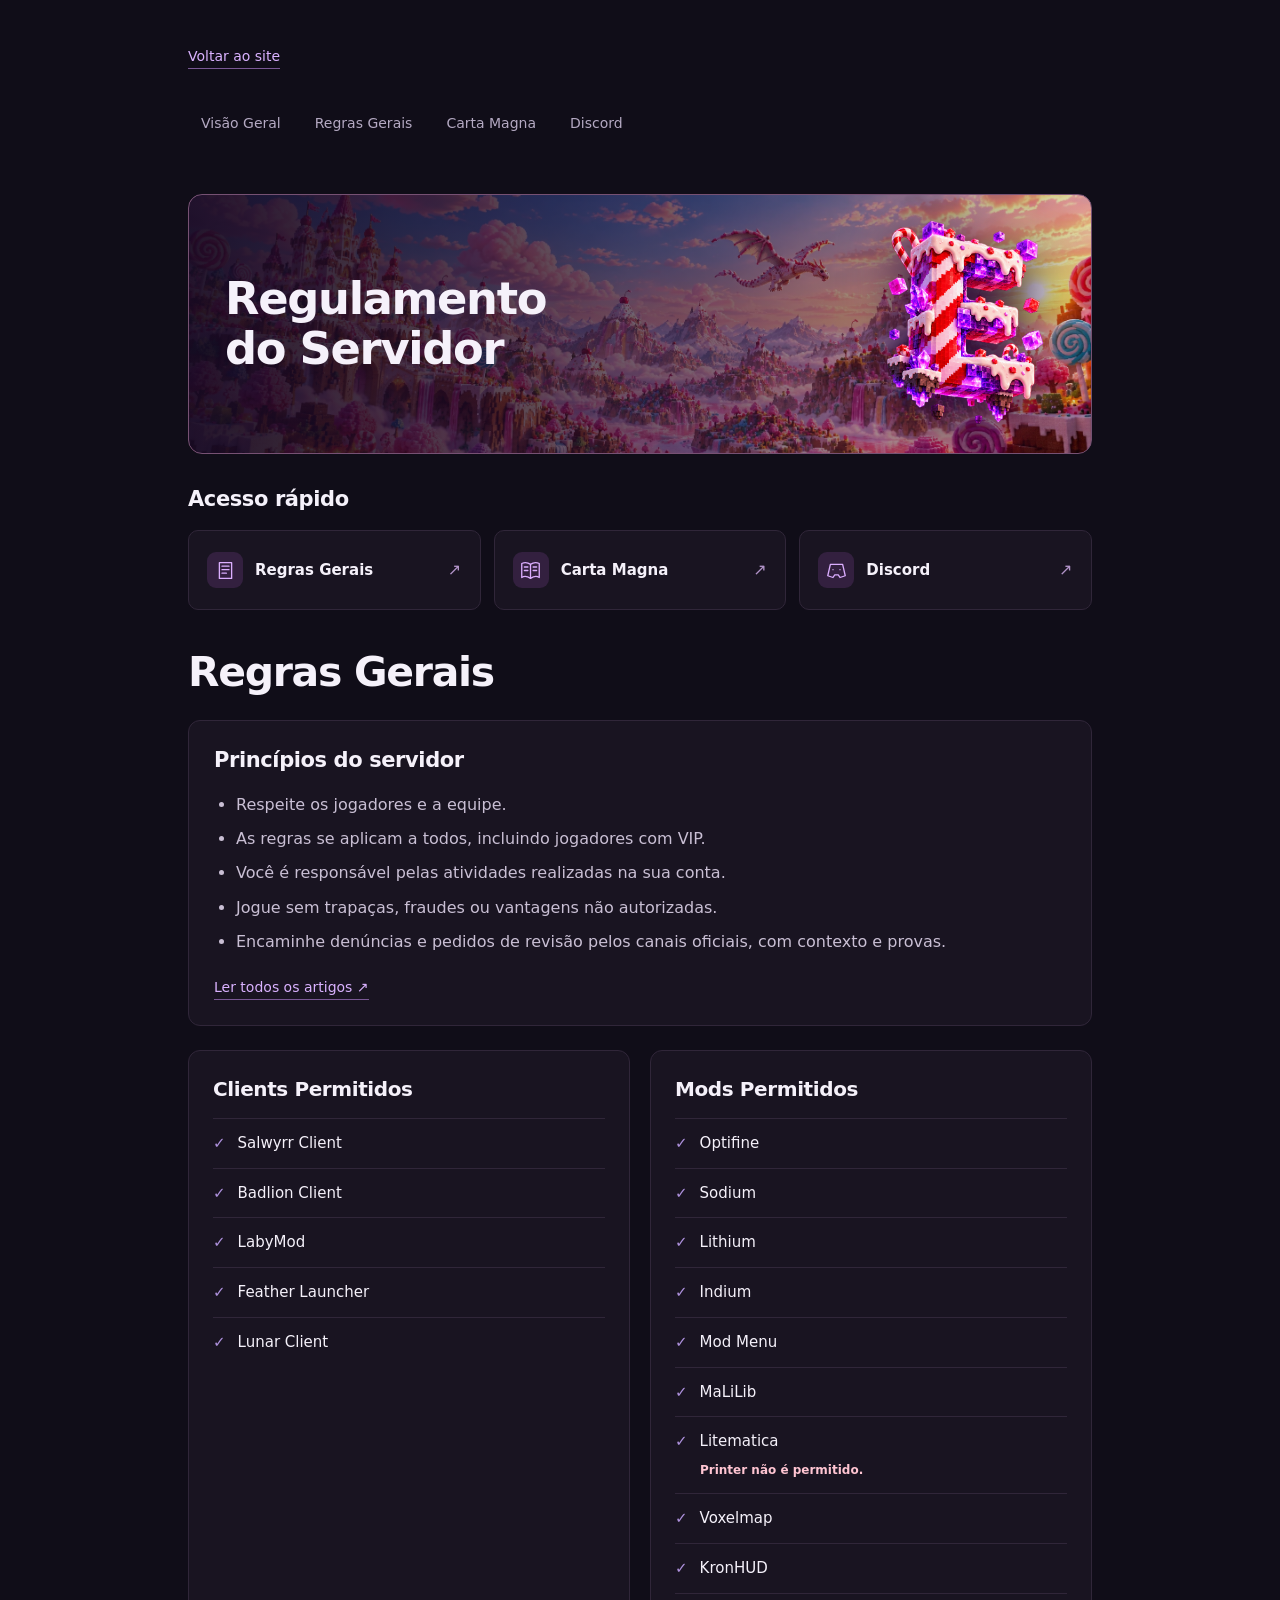
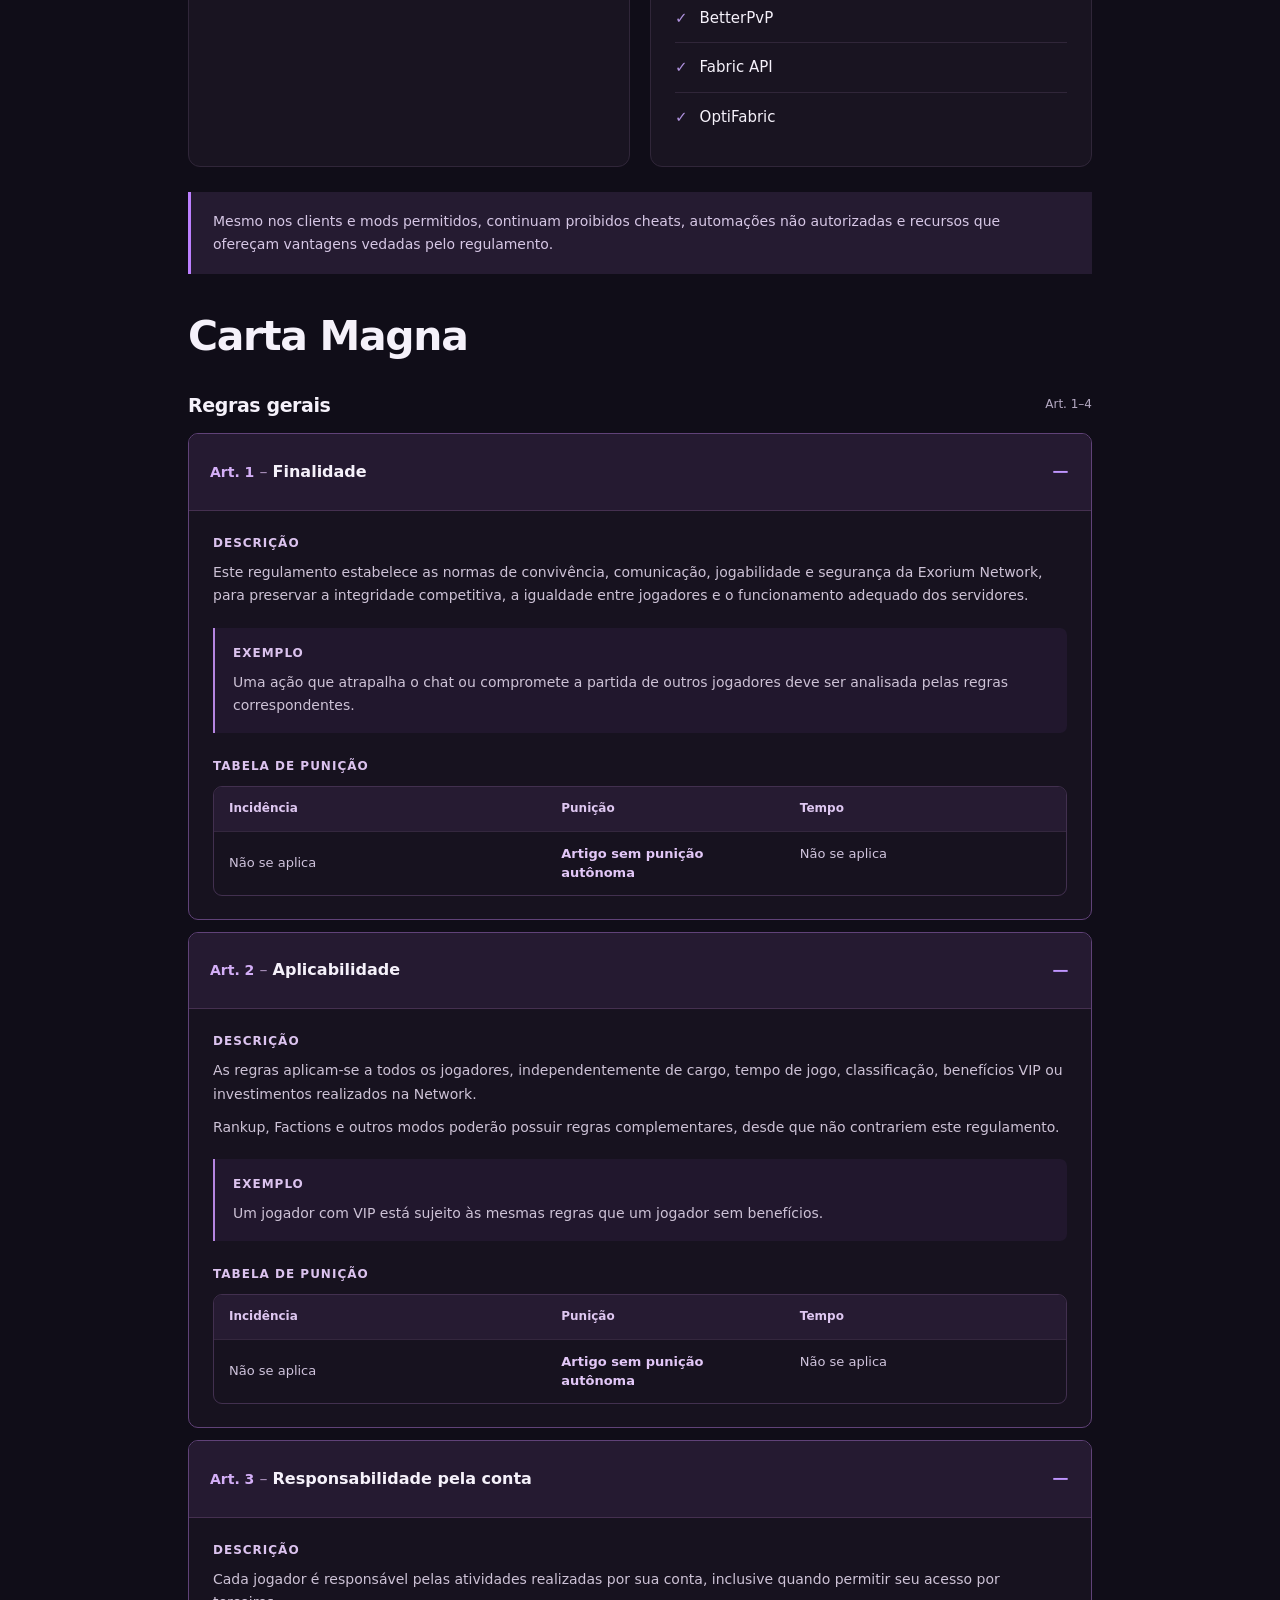
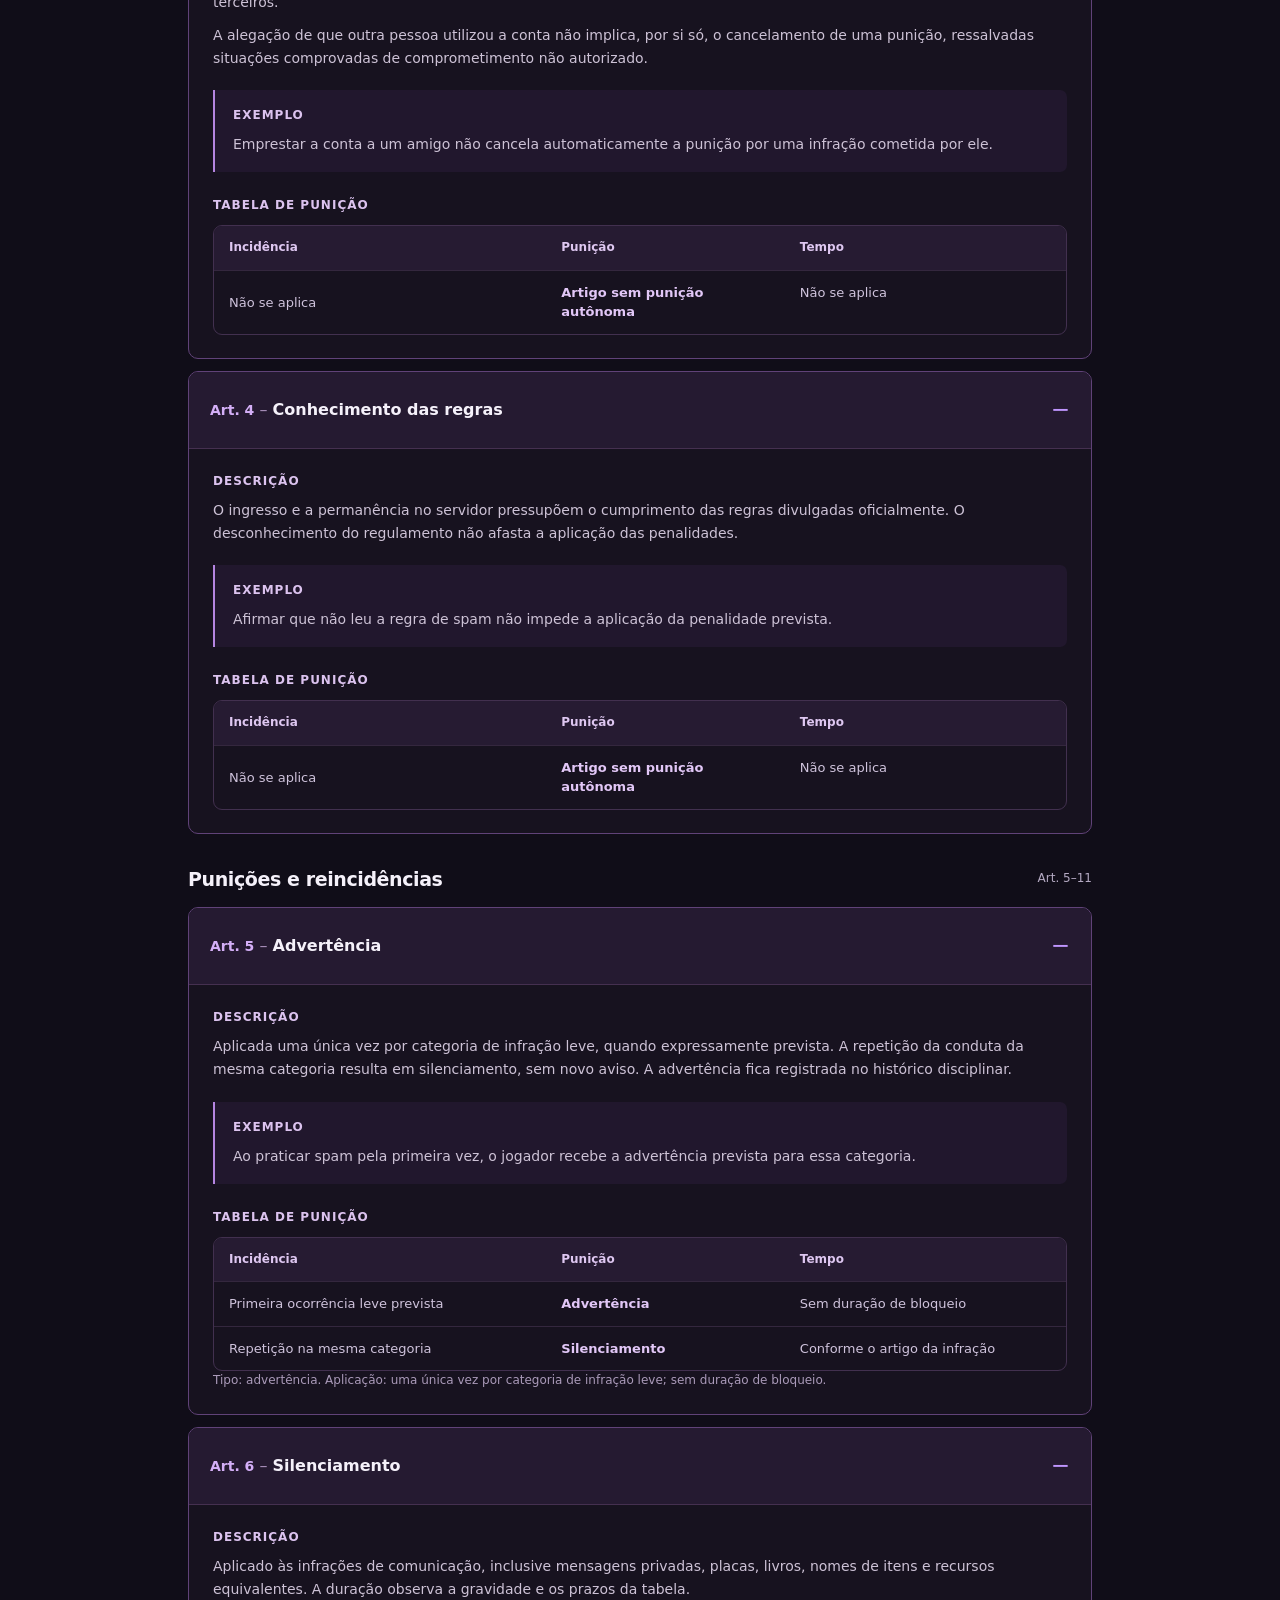
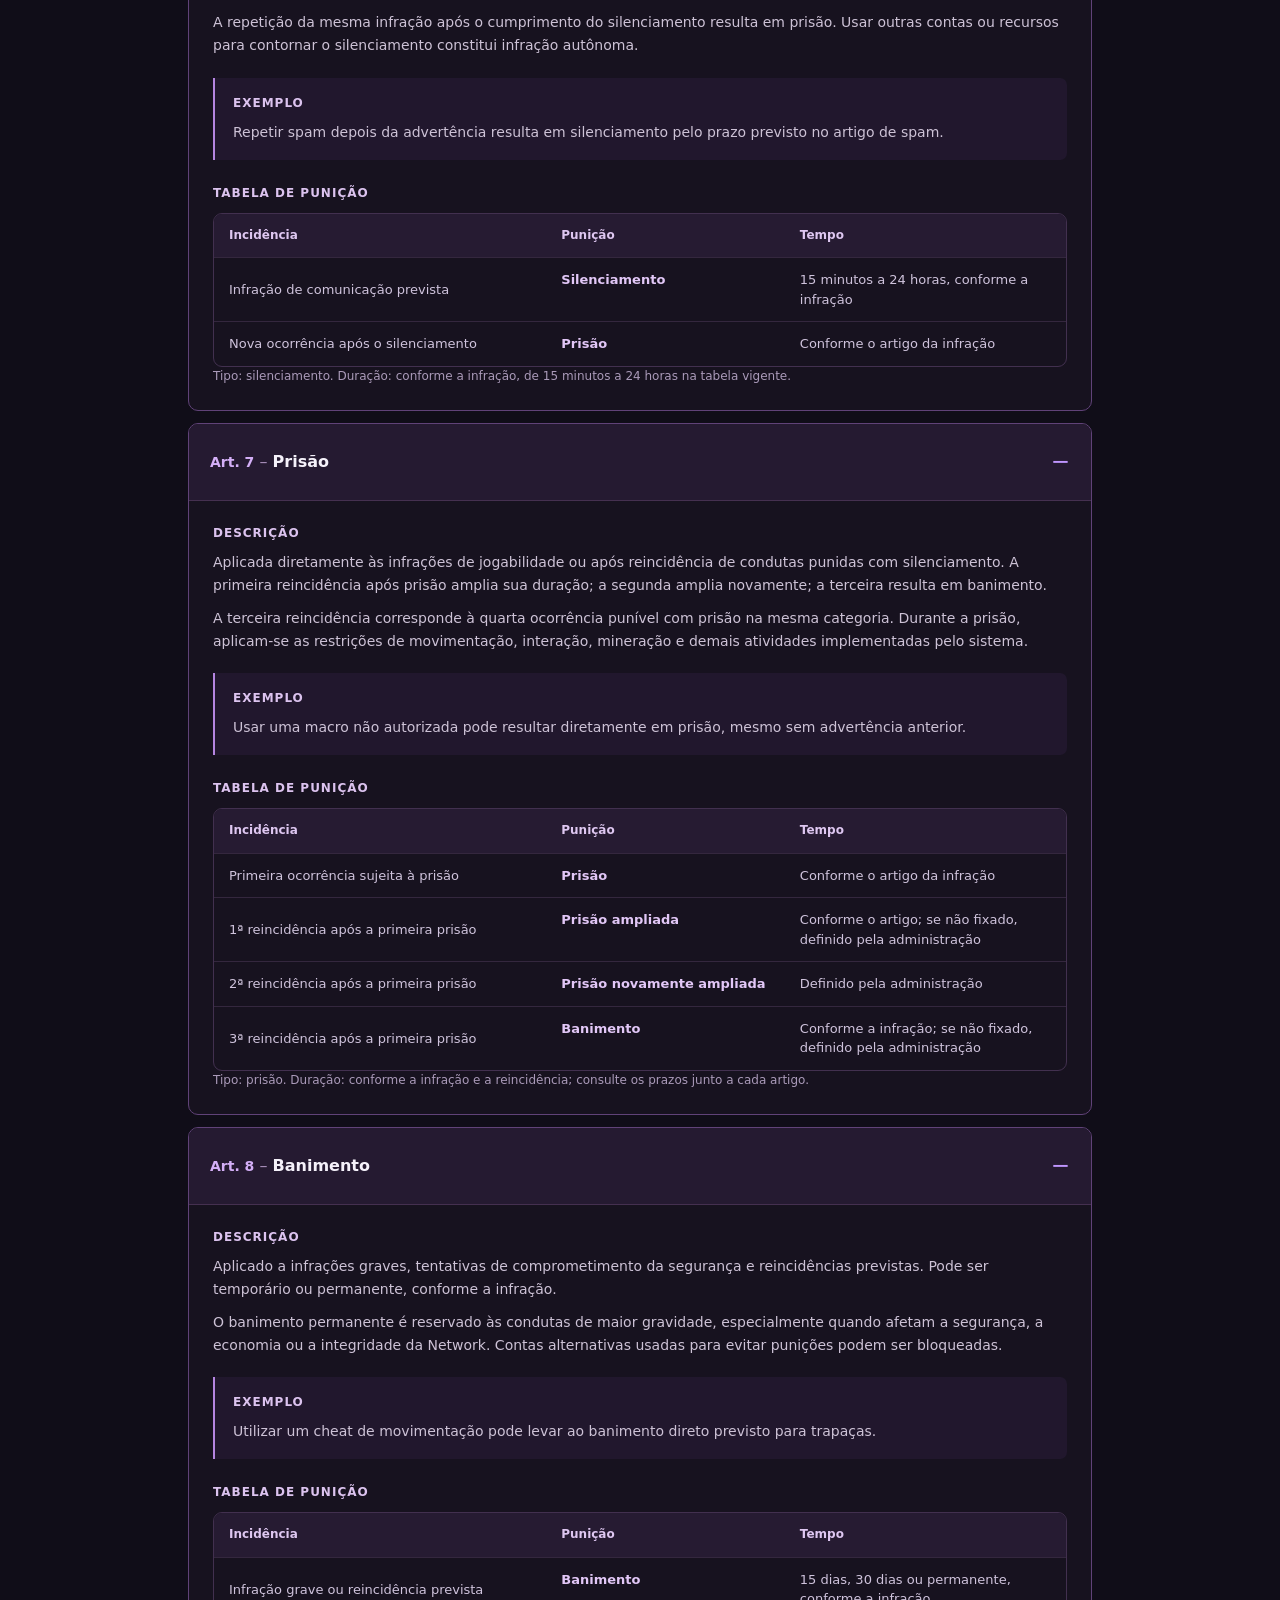
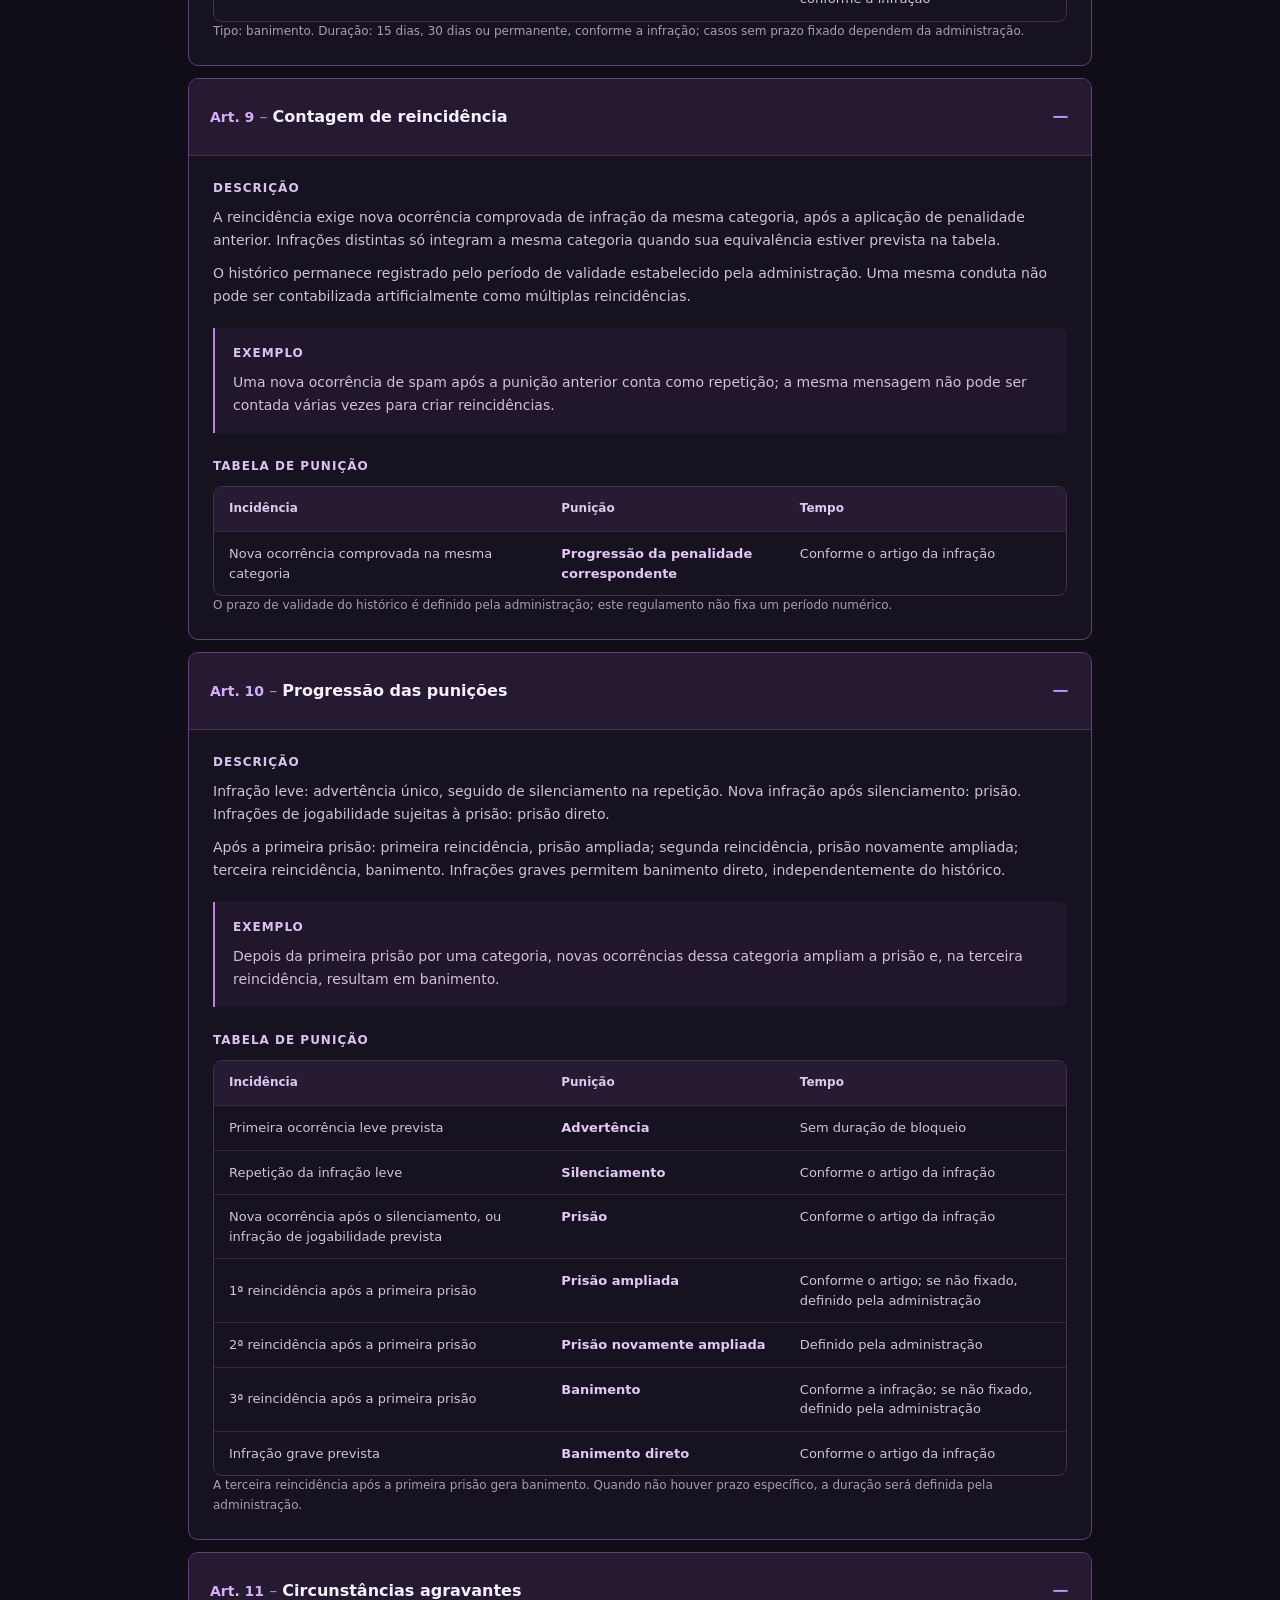
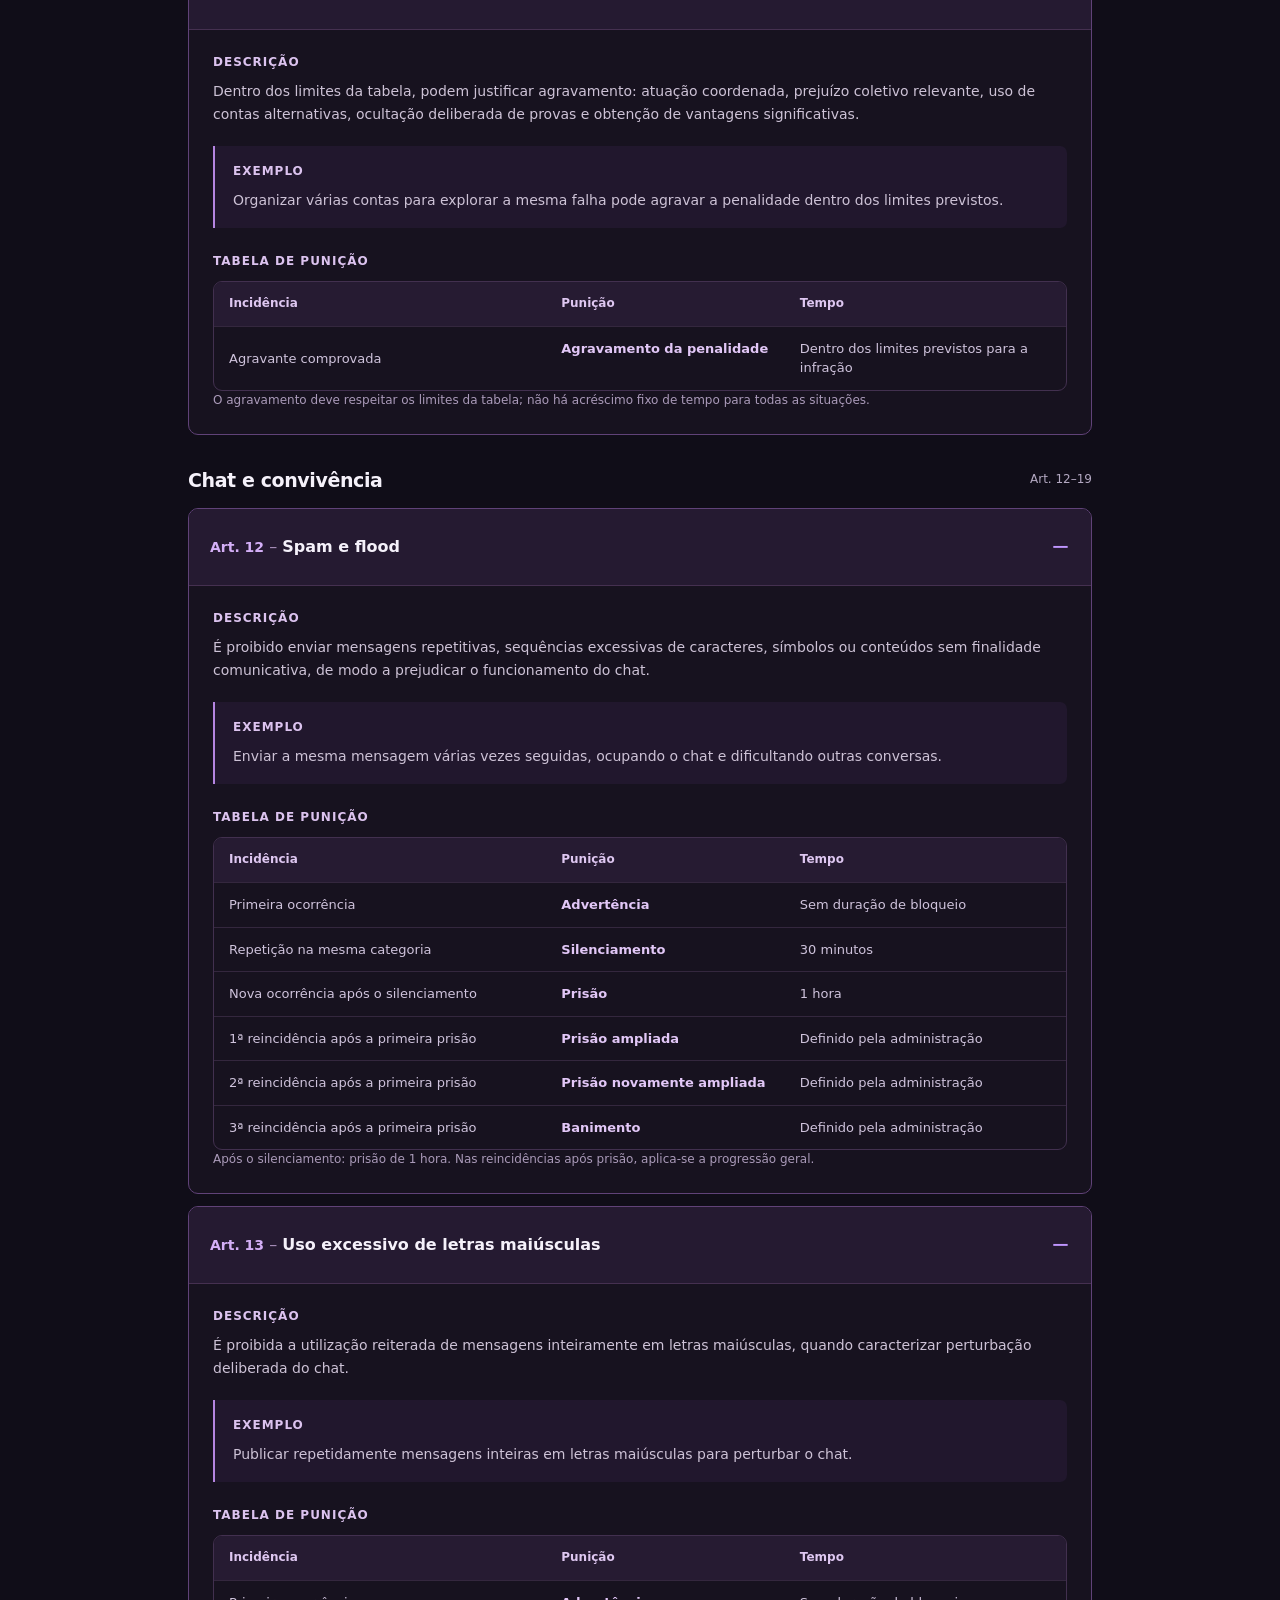
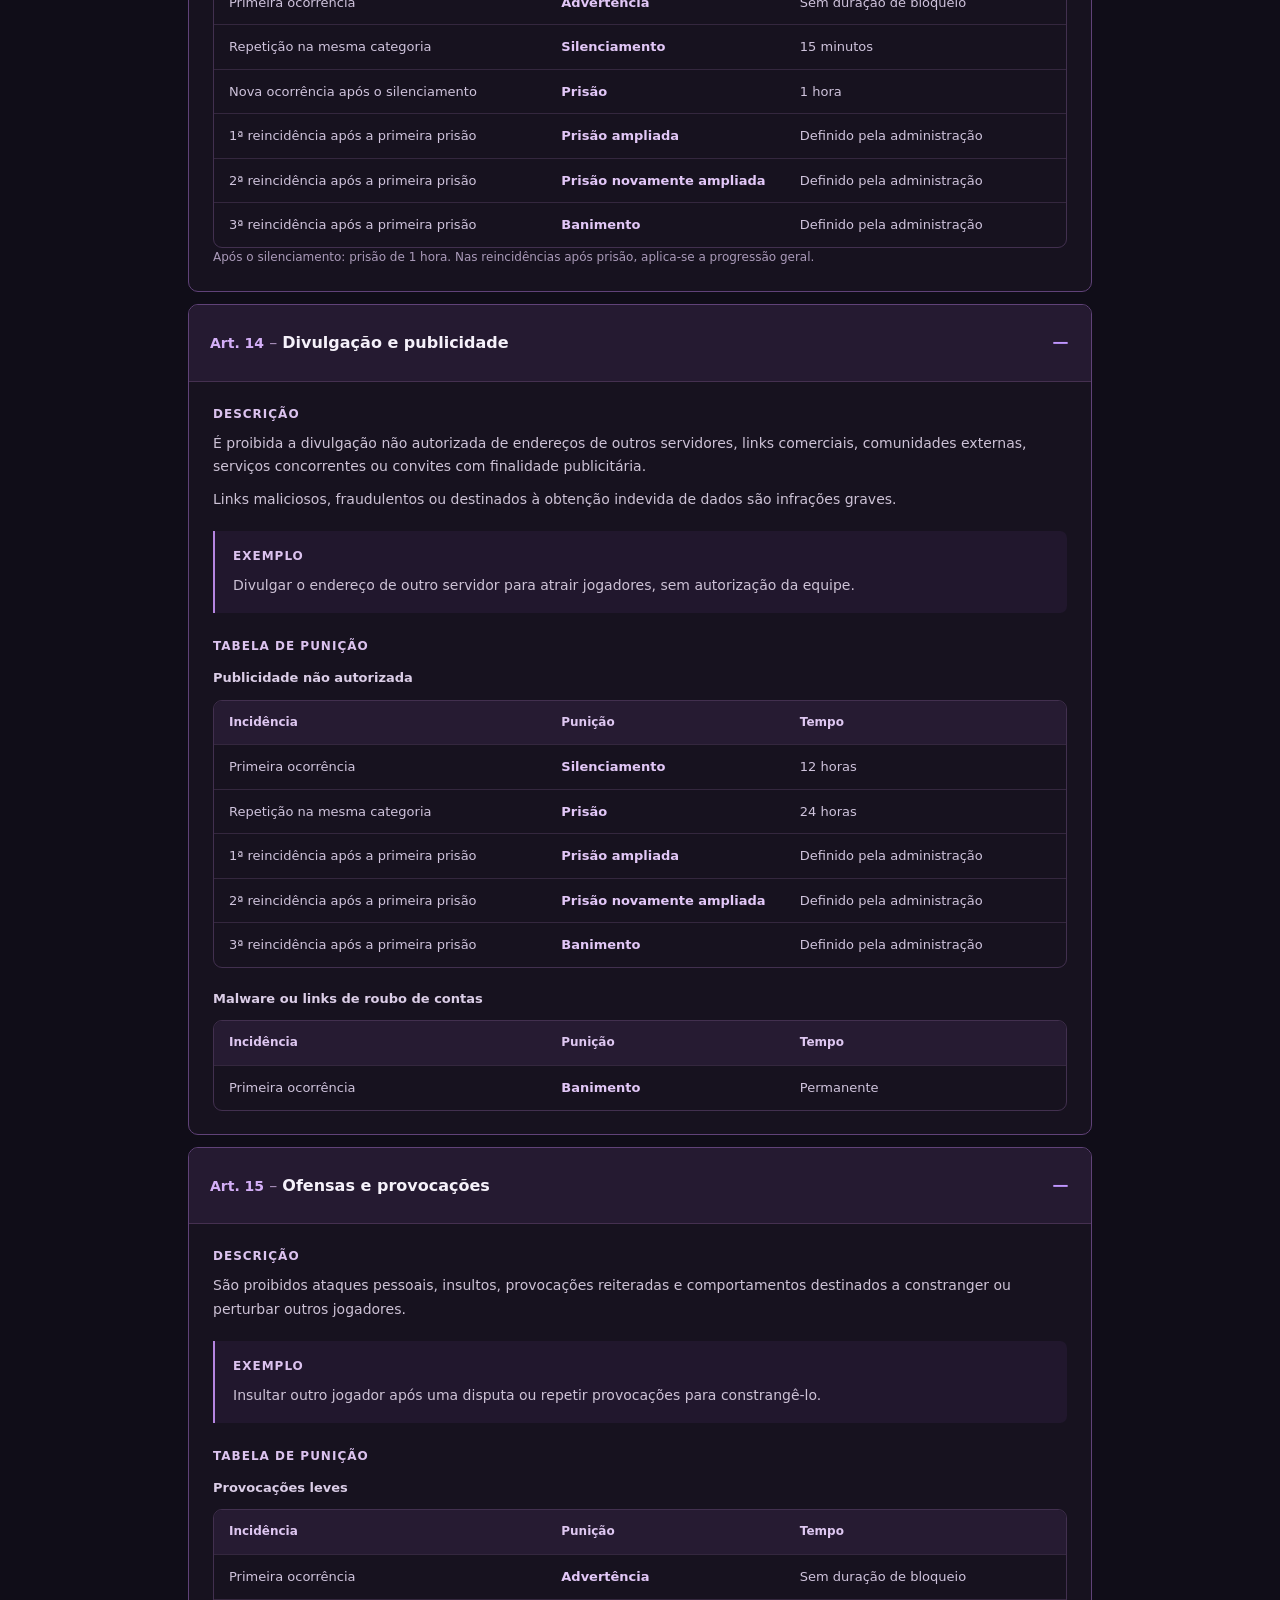
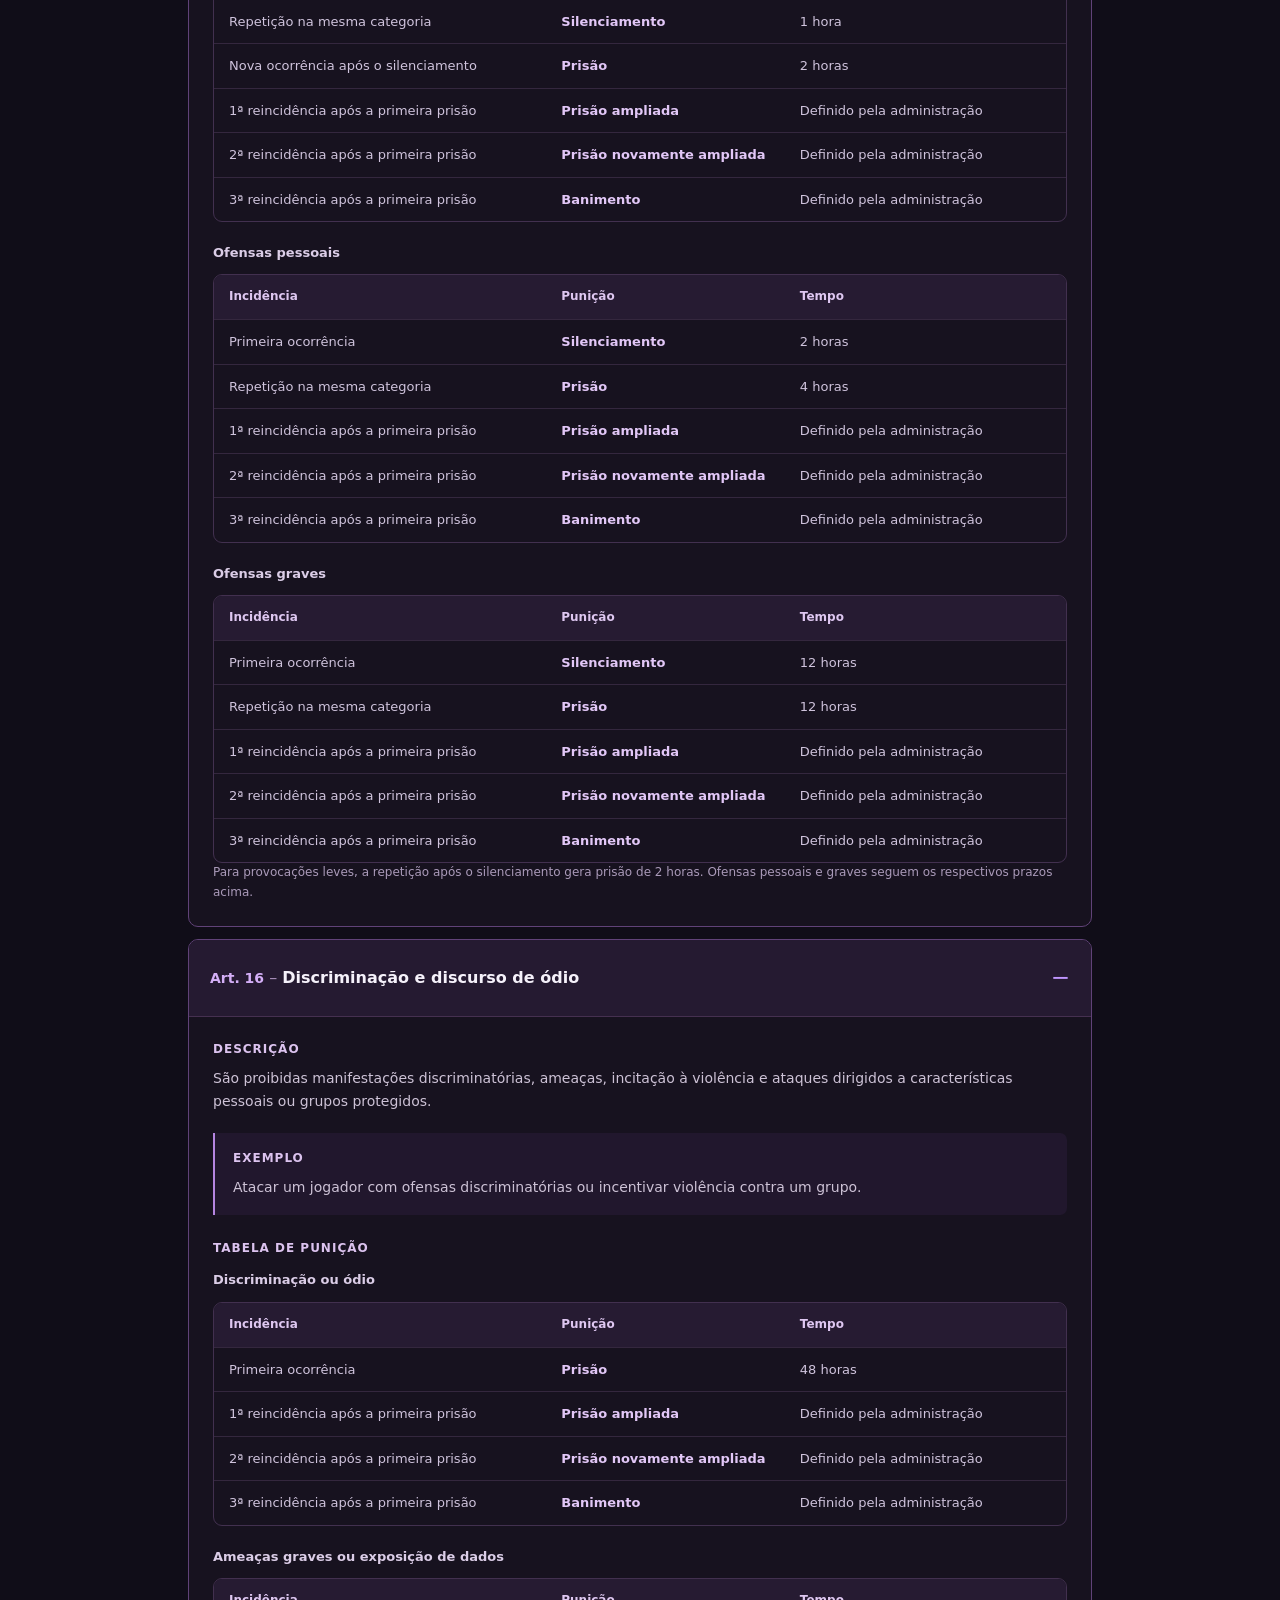
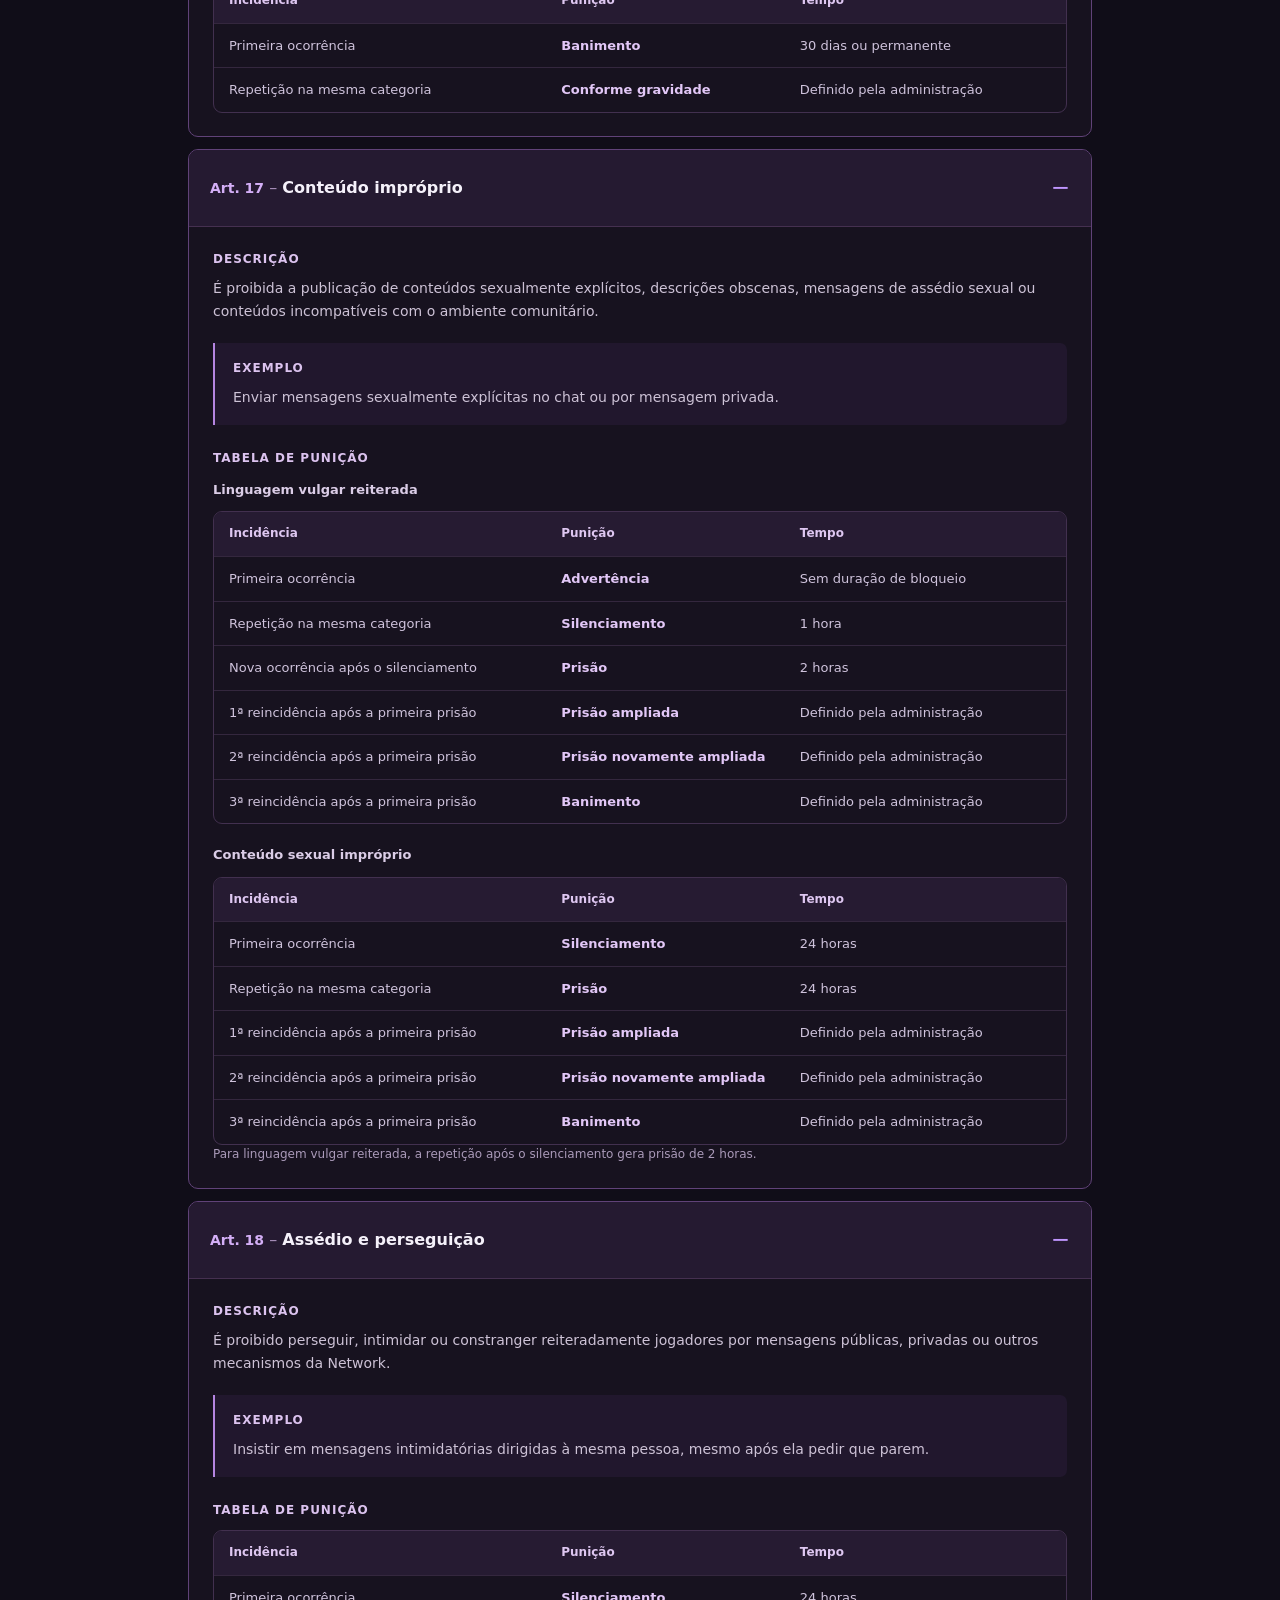
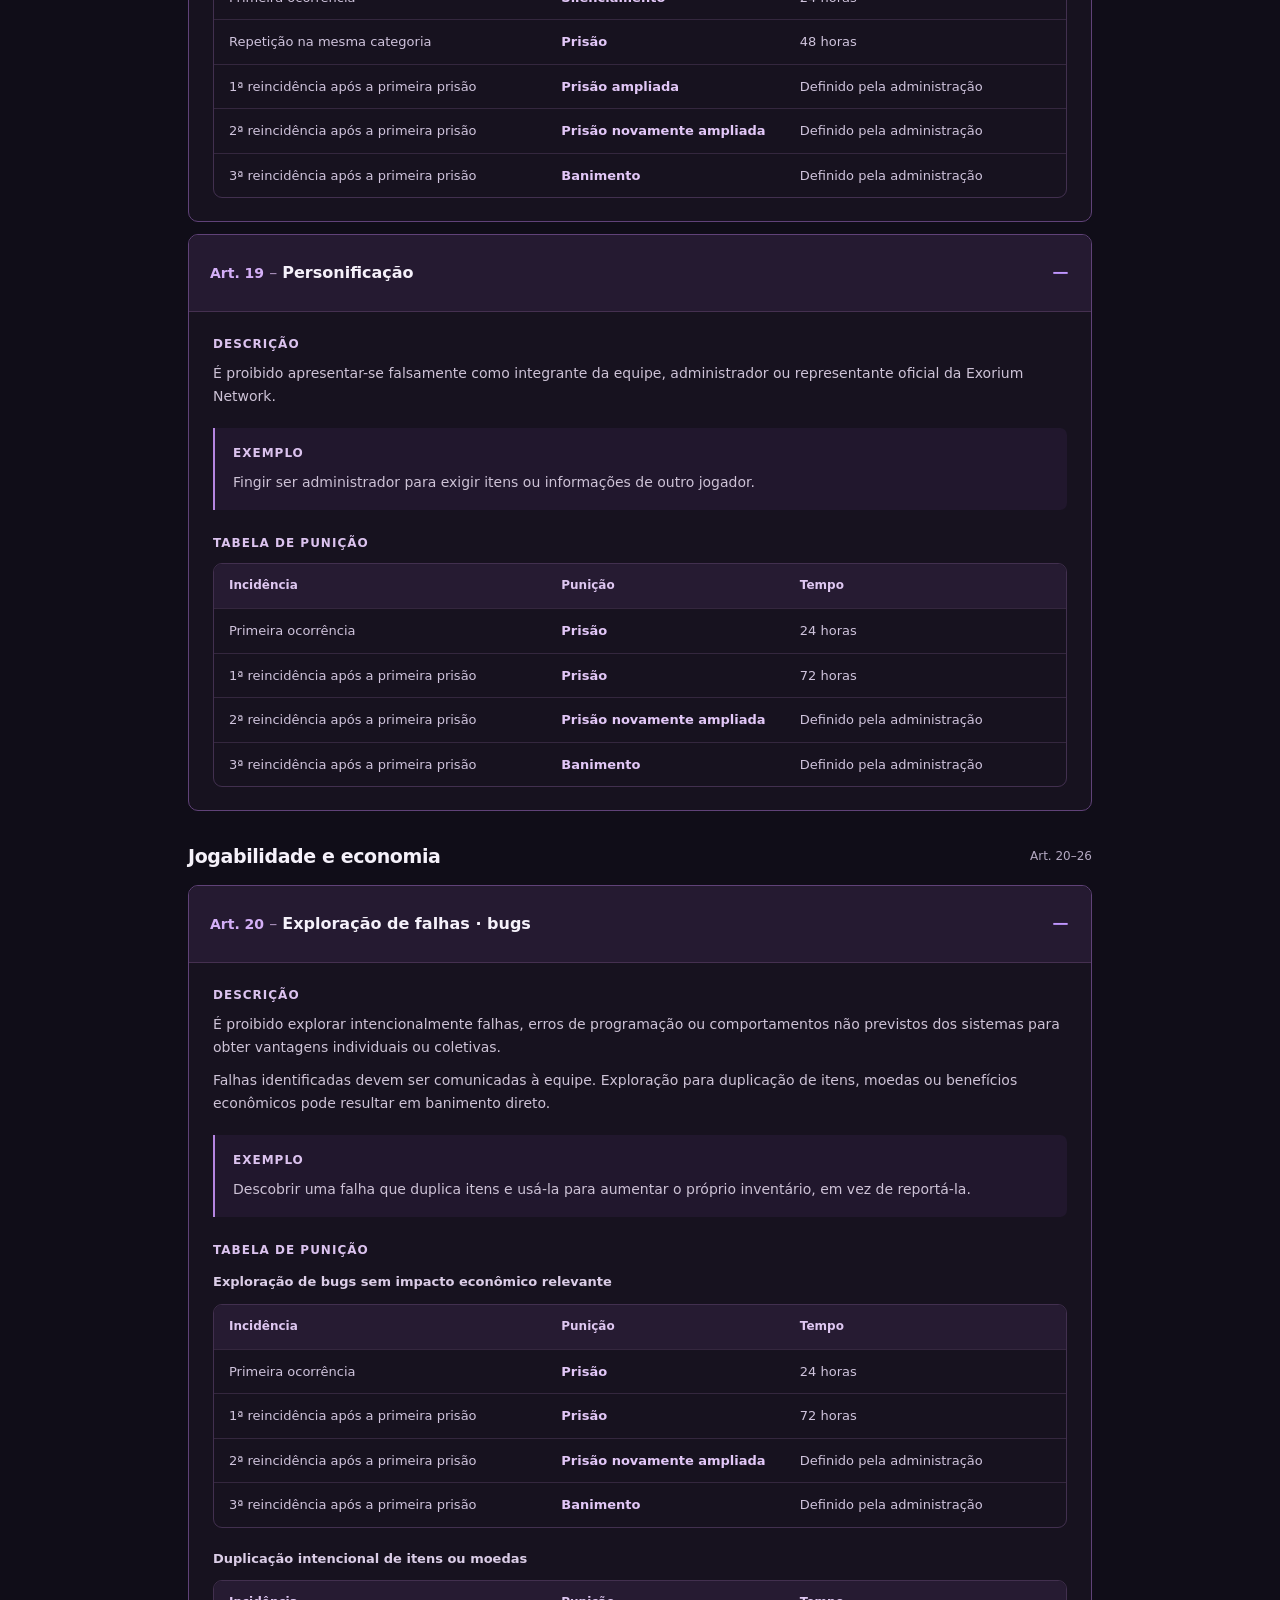
==== commit b8fb51c6: "Simplifica menu e organiza Carta Magna com exemplos e tabelas" ====
--- a/regulamento.html
+++ b/regulamento.html
@@ -1 +1 @@
-<!doctype html><html lang="pt-BR"><head><meta charset="utf-8"><meta name="viewport" content="width=device-width,initial-scale=1"><title>Regulamento completo · Exorium Network</title><link rel="stylesheet" href="style.css?v=20261009b"><style>main{margin:auto;padding-bottom:40px}section{margin-top:40px}.rule-anchor{display:none}</style></head><body><main><a class="text-link" href="index.html">Voltar ao site</a><h1>Regulamento do Servidor</h1><p>Exorium Network · Minecraft e Discord</p><nav aria-label="Categorias"><a href="#gerais">Regras gerais</a><a href="#punicoes">Punições e reincidências</a><a href="#comunicacao">Chat e convivência</a><a href="#jogabilidade">Jogabilidade e economia</a><a href="#graves">Infrações graves</a><a href="#recursos">Denúncias e recursos</a><a href="#mods">Mods e clients permitidos</a><a href="#discord">Regras do Discord</a><a href="#tabela">Tabela de punições</a></nav><section id="gerais"><div class="page-intro"><p class="eyebrow">01 · A comunidade</p><h1>Regras gerais</h1><p>Estas regras valem para toda a Exorium Network, incluindo o Rankup Candy e os próximos modos de jogo.</p></div><details class="rule" id="art-1" open><summary><span class="art">Art. 1</span><span class="rule-title">Finalidade</span></summary><div class="rule-body"><p>Este regulamento estabelece as normas de convivência, comunicação, jogabilidade e segurança da Exorium Network, para preservar a integridade competitiva, a igualdade entre jogadores e o funcionamento adequado dos servidores.</p><a class="rule-anchor" href="#art-1">Link para este artigo</a></div></details><details class="rule" id="art-2" open><summary><span class="art">Art. 2</span><span class="rule-title">Aplicabilidade</span></summary><div class="rule-body"><p>As regras aplicam-se a todos os jogadores, independentemente de cargo, tempo de jogo, classificação, benefícios VIP ou investimentos realizados na Network.</p><p>Rankup, Factions e outros modos poderão possuir regras complementares, desde que não contrariem este regulamento.</p><a class="rule-anchor" href="#art-2">Link para este artigo</a></div></details><details class="rule" id="art-3" open><summary><span class="art">Art. 3</span><span class="rule-title">Responsabilidade pela conta</span></summary><div class="rule-body"><p>Cada jogador é responsável pelas atividades realizadas por sua conta, inclusive quando permitir seu acesso por terceiros.</p><p>A alegação de que outra pessoa utilizou a conta não implica, por si só, o cancelamento de uma punição, ressalvadas situações comprovadas de comprometimento não autorizado.</p><a class="rule-anchor" href="#art-3">Link para este artigo</a></div></details><details class="rule" id="art-4" open><summary><span class="art">Art. 4</span><span class="rule-title">Conhecimento das regras</span></summary><div class="rule-body"><p>O ingresso e a permanência no servidor pressupõem o cumprimento das regras divulgadas oficialmente. O desconhecimento do regulamento não afasta a aplicação das penalidades.</p><a class="rule-anchor" href="#art-4">Link para este artigo</a></div></details></section><section id="punicoes"><div class="page-intro"><p class="eyebrow">02 · Como funciona</p><h1>Punições e reincidências</h1><p>A penalidade depende da natureza da infração e do histórico da mesma categoria. Infrações graves podem resultar em banimento direto.</p></div><details class="rule" id="art-5" open><summary><span class="art">Art. 5</span><span class="rule-title">Advertência · /warn</span></summary><div class="rule-body"><p>Aplicada uma única vez por categoria de infração leve, quando expressamente prevista. A repetição da conduta da mesma categoria resulta em silenciamento, sem novo aviso. A advertência fica registrada no histórico disciplinar.</p><div class="policy-note">Tipo: advertência (/warn). Aplicação: uma única vez por categoria de infração leve; sem duração de bloqueio.</div><a class="rule-anchor" href="#art-5">Link para este artigo</a></div></details><details class="rule" id="art-6" open><summary><span class="art">Art. 6</span><span class="rule-title">Silenciamento · /mute</span></summary><div class="rule-body"><p>Aplicado às infrações de comunicação, inclusive mensagens privadas, placas, livros, nomes de itens e recursos equivalentes. A duração observa a gravidade e os prazos da tabela.</p><p>A repetição da mesma infração após o cumprimento do mute resulta em /jail. Usar outras contas ou recursos para contornar o silenciamento constitui infração autônoma.</p><div class="policy-note">Tipo: silenciamento (/mute). Duração: conforme a infração, de 15 minutos a 24 horas na tabela vigente.</div><a class="rule-anchor" href="#art-6">Link para este artigo</a></div></details><details class="rule" id="art-7" open><summary><span class="art">Art. 7</span><span class="rule-title">Prisão · /jail</span></summary><div class="rule-body"><p>Aplicada diretamente às infrações de jogabilidade ou após reincidência de condutas punidas com /mute. A primeira reincidência após prisão amplia sua duração; a segunda amplia novamente; a terceira resulta em banimento.</p><p>A terceira reincidência corresponde à quarta ocorrência punível com prisão na mesma categoria. Durante a prisão, aplicam-se as restrições de movimentação, interação, mineração e demais atividades implementadas pelo sistema.</p><div class="policy-note">Tipo: prisão (/jail). Duração: conforme a infração e a reincidência; consulte os prazos junto a cada artigo.</div><a class="rule-anchor" href="#art-7">Link para este artigo</a></div></details><details class="rule" id="art-8" open><summary><span class="art">Art. 8</span><span class="rule-title">Banimento · /ban</span></summary><div class="rule-body"><p>Aplicado a infrações graves, tentativas de comprometimento da segurança e reincidências previstas. Pode ser temporário ou permanente, conforme a infração.</p><p>O banimento permanente é reservado às condutas de maior gravidade, especialmente quando afetam a segurança, a economia ou a integridade da Network. Contas alternativas usadas para evitar punições podem ser bloqueadas.</p><div class="policy-note">Tipo: banimento (/ban). Duração: 15 dias, 30 dias ou permanente, conforme a infração; casos sem prazo fixado dependem da administração.</div><a class="rule-anchor" href="#art-8">Link para este artigo</a></div></details><details class="rule" id="art-29" open><summary><span class="art">Art. 9</span><span class="rule-title">Contagem de reincidência</span></summary><div class="rule-body"><p>A reincidência exige nova ocorrência comprovada de infração da mesma categoria, após a aplicação de penalidade anterior. Infrações distintas só integram a mesma categoria quando sua equivalência estiver prevista na tabela.</p><p>O histórico permanece registrado pelo período de validade estabelecido pela administração. Uma mesma conduta não pode ser contabilizada artificialmente como múltiplas reincidências.</p><div class="policy-note">O prazo de validade do histórico é definido pela administração; este regulamento não fixa um período numérico.</div><a class="rule-anchor" href="#art-29">Link para este artigo</a></div></details><details class="rule" id="art-30" open><summary><span class="art">Art. 10</span><span class="rule-title">Progressão das punições</span></summary><div class="rule-body"><p>Infração leve: /warn único, seguido de /mute na repetição. Nova infração após /mute: /jail. Infrações de jogabilidade sujeitas à prisão: /jail direto.</p><p>Após a primeira prisão: primeira reincidência, prisão ampliada; segunda reincidência, prisão novamente ampliada; terceira reincidência, /ban. Infrações graves permitem /ban direto, independentemente do histórico.</p><div class="policy-note">A terceira reincidência após a primeira prisão gera /ban. Quando não houver prazo específico, a duração será definida pela administração.</div><a class="rule-anchor" href="#art-30">Link para este artigo</a></div></details><details class="rule" id="art-31" open><summary><span class="art">Art. 11</span><span class="rule-title">Circunstâncias agravantes</span></summary><div class="rule-body"><p>Dentro dos limites da tabela, podem justificar agravamento: atuação coordenada, prejuízo coletivo relevante, uso de contas alternativas, ocultação deliberada de provas e obtenção de vantagens significativas.</p><div class="policy-note">O agravamento deve respeitar os limites da tabela; não há acréscimo fixo de tempo para todas as situações.</div><a class="rule-anchor" href="#art-31">Link para este artigo</a></div></details></section><section id="comunicacao"><div class="page-intro"><p class="eyebrow">03 · Chat e convivência</p><h1>Chat e convivência</h1><p>As regras de comunicação abrangem chat público, mensagens privadas e outros recursos de texto disponíveis na Network.</p></div><details class="rule" id="art-9" open><summary><span class="art">Art. 12</span><span class="rule-title">Spam e flood</span></summary><div class="rule-body"><p>É proibido enviar mensagens repetitivas, sequências excessivas de caracteres, símbolos ou conteúdos sem finalidade comunicativa, de modo a prejudicar o funcionamento do chat.</p><div class="rule-penalty"><h3>PUNIÇÃO E DURAÇÃO</h3><div class="penalty-item"><div class="penalty-name">Spam e flood</div><div class="penalty-values"><span>Primeira ocorrência: <span class="badge warn">/warn</span></span><span>Repetição: <span class="badge mute">/mute 30 min</span></span></div></div><p class="penalty-note">Após o mute: /jail de 1 hora. Nas reincidências após prisão, aplica-se a progressão geral.</p><p class="penalty-note">Após a primeira prisão: 1ª reincidência, prisão ampliada; 2ª, prisão novamente ampliada; 3ª, banimento. Prazos não fixados são definidos pela administração.</p></div><a class="rule-anchor" href="#art-9">Link para este artigo</a></div></details><details class="rule" id="art-10" open><summary><span class="art">Art. 13</span><span class="rule-title">Uso excessivo de letras maiúsculas</span></summary><div class="rule-body"><p>É proibida a utilização reiterada de mensagens inteiramente em letras maiúsculas, quando caracterizar perturbação deliberada do chat.</p><div class="rule-penalty"><h3>PUNIÇÃO E DURAÇÃO</h3><div class="penalty-item"><div class="penalty-name">Uso abusivo de CAPS</div><div class="penalty-values"><span>Primeira ocorrência: <span class="badge warn">/warn</span></span><span>Repetição: <span class="badge mute">/mute 15 min</span></span></div></div><p class="penalty-note">Após o mute: /jail de 1 hora. Nas reincidências após prisão, aplica-se a progressão geral.</p><p class="penalty-note">Após a primeira prisão: 1ª reincidência, prisão ampliada; 2ª, prisão novamente ampliada; 3ª, banimento. Prazos não fixados são definidos pela administração.</p></div><a class="rule-anchor" href="#art-10">Link para este artigo</a></div></details><details class="rule" id="art-11" open><summary><span class="art">Art. 14</span><span class="rule-title">Divulgação e publicidade</span></summary><div class="rule-body"><p>É proibida a divulgação não autorizada de endereços de outros servidores, links comerciais, comunidades externas, serviços concorrentes ou convites com finalidade publicitária.</p><p>Links maliciosos, fraudulentos ou destinados à obtenção indevida de dados são infrações graves.</p><div class="rule-penalty"><h3>PUNIÇÃO E DURAÇÃO</h3><div class="penalty-item"><div class="penalty-name">Publicidade não autorizada</div><div class="penalty-values"><span>Primeira ocorrência: <span class="badge mute">/mute 12h</span></span><span>Repetição: <span class="badge jail">/jail 24h</span></span></div></div><div class="penalty-item"><div class="penalty-name">Malware ou links de roubo de contas</div><div class="penalty-values"><span>Penalidade: <span class="badge ban">/ban permanente</span></span></div></div><p class="penalty-note">Após a primeira prisão: 1ª reincidência, prisão ampliada; 2ª, prisão novamente ampliada; 3ª, banimento. Prazos não fixados são definidos pela administração.</p></div><a class="rule-anchor" href="#art-11">Link para este artigo</a></div></details><details class="rule" id="art-12" open><summary><span class="art">Art. 15</span><span class="rule-title">Ofensas e provocações</span></summary><div class="rule-body"><p>São proibidos ataques pessoais, insultos, provocações reiteradas e comportamentos destinados a constranger ou perturbar outros jogadores.</p><div class="rule-penalty"><h3>PUNIÇÃO E DURAÇÃO</h3><div class="penalty-item"><div class="penalty-name">Provocações leves</div><div class="penalty-values"><span>Primeira ocorrência: <span class="badge warn">/warn</span></span><span>Repetição: <span class="badge mute">/mute 1h</span></span></div></div><div class="penalty-item"><div class="penalty-name">Ofensas pessoais</div><div class="penalty-values"><span>Primeira ocorrência: <span class="badge mute">/mute 2h</span></span><span>Repetição: <span class="badge jail">/jail 4h</span></span></div></div><div class="penalty-item"><div class="penalty-name">Ofensas graves</div><div class="penalty-values"><span>Primeira ocorrência: <span class="badge mute">/mute 12h</span></span><span>Repetição: <span class="badge jail">/jail 12h</span></span></div></div><p class="penalty-note">Para provocações leves, a repetição após o mute gera /jail de 2 horas. Ofensas pessoais e graves seguem os respectivos prazos acima.</p><p class="penalty-note">Após a primeira prisão: 1ª reincidência, prisão ampliada; 2ª, prisão novamente ampliada; 3ª, banimento. Prazos não fixados são definidos pela administração.</p></div><a class="rule-anchor" href="#art-12">Link para este artigo</a></div></details><details class="rule" id="art-13" open><summary><span class="art">Art. 16</span><span class="rule-title">Discriminação e discurso de ódio</span></summary><div class="rule-body"><p>São proibidas manifestações discriminatórias, ameaças, incitação à violência e ataques dirigidos a características pessoais ou grupos protegidos.</p><div class="rule-penalty"><h3>PUNIÇÃO E DURAÇÃO</h3><div class="penalty-item"><div class="penalty-name">Discriminação ou ódio</div><div class="penalty-values"><span>Primeira ocorrência: <span class="badge jail">/jail 48h</span></span><span>Repetição: Prisão ampliada</span></div></div><div class="penalty-item"><div class="penalty-name">Ameaças graves ou exposição de dados</div><div class="penalty-values"><span>Primeira ocorrência: <span class="badge ban">/ban 30 dias ou permanente</span></span><span>Repetição: Conforme gravidade</span></div></div><p class="penalty-note">Após a primeira prisão: 1ª reincidência, prisão ampliada; 2ª, prisão novamente ampliada; 3ª, banimento. Prazos não fixados são definidos pela administração.</p></div><a class="rule-anchor" href="#art-13">Link para este artigo</a></div></details><details class="rule" id="art-14" open><summary><span class="art">Art. 17</span><span class="rule-title">Conteúdo impróprio</span></summary><div class="rule-body"><p>É proibida a publicação de conteúdos sexualmente explícitos, descrições obscenas, mensagens de assédio sexual ou conteúdos incompatíveis com o ambiente comunitário.</p><div class="rule-penalty"><h3>PUNIÇÃO E DURAÇÃO</h3><div class="penalty-item"><div class="penalty-name">Linguagem vulgar reiterada</div><div class="penalty-values"><span>Primeira ocorrência: <span class="badge warn">/warn</span></span><span>Repetição: <span class="badge mute">/mute 1h</span></span></div></div><div class="penalty-item"><div class="penalty-name">Conteúdo sexual impróprio</div><div class="penalty-values"><span>Primeira ocorrência: <span class="badge mute">/mute 24h</span></span><span>Repetição: <span class="badge jail">/jail 24h</span></span></div></div><p class="penalty-note">Para linguagem vulgar reiterada, a repetição após o mute gera /jail de 2 horas.</p><p class="penalty-note">Após a primeira prisão: 1ª reincidência, prisão ampliada; 2ª, prisão novamente ampliada; 3ª, banimento. Prazos não fixados são definidos pela administração.</p></div><a class="rule-anchor" href="#art-14">Link para este artigo</a></div></details><details class="rule" id="art-15" open><summary><span class="art">Art. 18</span><span class="rule-title">Assédio e perseguição</span></summary><div class="rule-body"><p>É proibido perseguir, intimidar ou constranger reiteradamente jogadores por mensagens públicas, privadas ou outros mecanismos da Network.</p><div class="rule-penalty"><h3>PUNIÇÃO E DURAÇÃO</h3><div class="penalty-item"><div class="penalty-name">Assédio reiterado</div><div class="penalty-values"><span>Primeira ocorrência: <span class="badge mute">/mute 24h</span></span><span>Repetição: <span class="badge jail">/jail 48h</span></span></div></div><p class="penalty-note">Após a primeira prisão: 1ª reincidência, prisão ampliada; 2ª, prisão novamente ampliada; 3ª, banimento. Prazos não fixados são definidos pela administração.</p></div><a class="rule-anchor" href="#art-15">Link para este artigo</a></div></details><details class="rule" id="art-16" open><summary><span class="art">Art. 19</span><span class="rule-title">Personificação</span></summary><div class="rule-body"><p>É proibido apresentar-se falsamente como integrante da equipe, administrador ou representante oficial da Exorium Network.</p><div class="rule-penalty"><h3>PUNIÇÃO E DURAÇÃO</h3><div class="penalty-item"><div class="penalty-name">Personificação de membro da equipe</div><div class="penalty-values"><span>Primeira punição: <span class="badge jail">/jail 24h</span></span><span>1ª reincidência: <span class="badge jail">/jail 72h</span></span></div></div><p class="penalty-note">Após a primeira prisão: 1ª reincidência, prisão ampliada; 2ª, prisão novamente ampliada; 3ª, banimento. Prazos não fixados são definidos pela administração.</p></div><a class="rule-anchor" href="#art-16">Link para este artigo</a></div></details></section><section id="jogabilidade"><div class="page-intro"><p class="eyebrow">04 · Dentro do jogo</p><h1>Jogabilidade e economia</h1><p>Proteja a experiência dos outros jogadores e a economia do servidor. As infrações desta seção podem gerar prisão direta.</p></div><details class="rule" id="art-17" open><summary><span class="art">Art. 20</span><span class="rule-title">Exploração de falhas · bugs</span></summary><div class="rule-body"><p>É proibido explorar intencionalmente falhas, erros de programação ou comportamentos não previstos dos sistemas para obter vantagens individuais ou coletivas.</p><p>Falhas identificadas devem ser comunicadas à equipe. Exploração para duplicação de itens, moedas ou benefícios econômicos pode resultar em banimento direto.</p><div class="rule-penalty"><h3>PUNIÇÃO E DURAÇÃO</h3><div class="penalty-item"><div class="penalty-name">Exploração de bugs sem impacto econômico relevante</div><div class="penalty-values"><span>Primeira punição: <span class="badge jail">/jail 24h</span></span><span>1ª reincidência: <span class="badge jail">/jail 72h</span></span></div></div><div class="penalty-item"><div class="penalty-name">Duplicação intencional de itens ou moedas</div><div class="penalty-values"><span>Penalidade: <span class="badge ban">/ban 30 dias ou permanente</span></span></div></div><p class="penalty-note">Após a primeira prisão: 1ª reincidência, prisão ampliada; 2ª, prisão novamente ampliada; 3ª, banimento. Prazos não fixados são definidos pela administração.</p></div><a class="rule-anchor" href="#art-17">Link para este artigo</a></div></details><details class="rule" id="art-18" open><summary><span class="art">Art. 21</span><span class="rule-title">Automação não autorizada</span></summary><div class="rule-body"><p>É proibido utilizar macros, autoclickers, scripts, bots ou mecanismos que automatizem ações para obter vantagens não previstas pelas funcionalidades oficiais.</p><p>Sistemas de automação disponibilizados oficialmente pela Network são permitidos, desde que utilizados conforme suas regras.</p><div class="rule-penalty"><h3>PUNIÇÃO E DURAÇÃO</h3><div class="penalty-item"><div class="penalty-name">Macro ou autoclicker não autorizado</div><div class="penalty-values"><span>Primeira punição: <span class="badge jail">/jail 12h</span></span><span>1ª reincidência: <span class="badge jail">/jail 36h</span></span></div></div><div class="penalty-item"><div class="penalty-name">Automação irregular de farms</div><div class="penalty-values"><span>Primeira punição: <span class="badge jail">/jail 12h</span></span><span>1ª reincidência: <span class="badge jail">/jail 36h</span></span></div></div><p class="penalty-note">Após a primeira prisão: 1ª reincidência, prisão ampliada; 2ª, prisão novamente ampliada; 3ª, banimento. Prazos não fixados são definidos pela administração.</p></div><a class="rule-anchor" href="#art-18">Link para este artigo</a></div></details><details class="rule" id="art-19" open><summary><span class="art">Art. 22</span><span class="rule-title">Construções e estruturas irregulares</span></summary><div class="rule-body"><p>É proibido construir ou utilizar estruturas destinadas a causar lag, travamentos, sobrecarga artificial, bloqueio indevido de jogadores ou exploração de mecânicas não autorizadas.</p><div class="rule-penalty"><h3>PUNIÇÃO E DURAÇÃO</h3><div class="penalty-item"><div class="penalty-name">Construções para causar lag</div><div class="penalty-values"><span>Primeira punição: <span class="badge jail">/jail 6h</span></span><span>1ª reincidência: <span class="badge jail">/jail 18h</span></span></div></div><p class="penalty-note">Após a primeira prisão: 1ª reincidência, prisão ampliada; 2ª, prisão novamente ampliada; 3ª, banimento. Prazos não fixados são definidos pela administração.</p></div><a class="rule-anchor" href="#art-19">Link para este artigo</a></div></details><details class="rule" id="art-20" open><summary><span class="art">Art. 23</span><span class="rule-title">Abuso de mecânicas de jogo</span></summary><div class="rule-body"><p>É proibido usar funcionalidades legítimas de maneira deliberadamente abusiva para impedir a jogabilidade de terceiros, obter benefícios indevidos ou contornar limitações do servidor.</p><div class="rule-penalty"><h3>PUNIÇÃO E DURAÇÃO</h3><div class="penalty-item"><div class="penalty-name">Abuso de mecânicas</div><div class="penalty-values"><span>Primeira punição: <span class="badge jail">/jail 4h</span></span><span>1ª reincidência: <span class="badge jail">/jail 12h</span></span></div></div><p class="penalty-note">Após a primeira prisão: 1ª reincidência, prisão ampliada; 2ª, prisão novamente ampliada; 3ª, banimento. Prazos não fixados são definidos pela administração.</p></div><a class="rule-anchor" href="#art-20">Link para este artigo</a></div></details><details class="rule" id="art-21" open><summary><span class="art">Art. 24</span><span class="rule-title">Fraudes e negociações</span></summary><div class="rule-body"><p>São proibidas práticas fraudulentas para obter bens, moedas, itens, benefícios ou informações de outros jogadores por falsidade, engenharia social ou manipulação indevida dos sistemas.</p><p>Negociações fora dos sistemas oficiais, quando não autorizadas pela Network, não têm garantia de restituição de bens ou valores.</p><div class="rule-penalty"><h3>PUNIÇÃO E DURAÇÃO</h3><div class="penalty-item"><div class="penalty-name">Fraude entre jogadores</div><div class="penalty-values"><span>Primeira punição: <span class="badge jail">/jail 24h</span></span><span>1ª reincidência: <span class="badge jail">/jail 72h</span></span></div></div><div class="penalty-item"><div class="penalty-name">Fraudes graves contra jogadores ou a Network</div><div class="penalty-values"><span>Penalidade: <span class="badge ban">/ban 30 dias ou permanente</span></span></div></div><p class="penalty-note">Após a primeira prisão: 1ª reincidência, prisão ampliada; 2ª, prisão novamente ampliada; 3ª, banimento. Prazos não fixados são definidos pela administração.</p></div><a class="rule-anchor" href="#art-21">Link para este artigo</a></div></details><details class="rule" id="art-22" open><summary><span class="art">Art. 25</span><span class="rule-title">Economia e vantagens indevidas</span></summary><div class="rule-body"><p>É proibido manipular artificialmente a economia por exploração de falhas, geração irregular de recursos ou transferência de bens obtidos ilicitamente.</p><div class="rule-penalty"><h3>PUNIÇÃO E DURAÇÃO</h3><div class="penalty-item"><div class="penalty-name">Manipulação econômica indevida</div><div class="penalty-values"><span>Primeira punição: <span class="badge jail">/jail 48h</span></span><span>1ª reincidência: <span class="badge jail">/jail 7 dias</span></span></div></div><div class="penalty-item"><div class="penalty-name">Duplicação intencional de itens ou moedas</div><div class="penalty-values"><span>Penalidade: <span class="badge ban">/ban 30 dias ou permanente</span></span></div></div><p class="penalty-note">Após a primeira prisão: 1ª reincidência, prisão ampliada; 2ª, prisão novamente ampliada; 3ª, banimento. Prazos não fixados são definidos pela administração.</p></div><a class="rule-anchor" href="#art-22">Link para este artigo</a></div></details><details class="rule" id="art-23" open><summary><span class="art">Art. 26</span><span class="rule-title">Interferência em eventos</span></summary><div class="rule-body"><p>É proibido prejudicar deliberadamente eventos oficiais, utilizar recursos não autorizados para obter vantagens ou impedir injustificadamente sua realização.</p><div class="rule-penalty"><h3>PUNIÇÃO E DURAÇÃO</h3><div class="penalty-item"><div class="penalty-name">Perturbação intencional de eventos</div><div class="penalty-values"><span>Primeira punição: <span class="badge jail">/jail 2h</span></span><span>1ª reincidência: <span class="badge jail">/jail 6h</span></span></div></div><p class="penalty-note">Após a primeira prisão: 1ª reincidência, prisão ampliada; 2ª, prisão novamente ampliada; 3ª, banimento. Prazos não fixados são definidos pela administração.</p></div><a class="rule-anchor" href="#art-23">Link para este artigo</a></div></details></section><section id="graves"><div class="page-intro"><p class="eyebrow">05 · Segurança da Network</p><h1>Infrações graves</h1><p>Condutas graves podem resultar em banimento direto. Sua aplicação exige evidências verificáveis.</p></div><details class="rule" id="art-24" open><summary><span class="art">Art. 27</span><span class="rule-title">Programas ilícitos e trapaças</span></summary><div class="rule-body"><p>É proibido utilizar clientes modificados, cheats ou ferramentas que proporcionem vantagens competitivas não autorizadas, incluindo recursos de combate, movimentação, mineração, visão ou exploração incompatíveis com as mecânicas permitidas.</p><div class="rule-penalty"><h3>PUNIÇÃO E DURAÇÃO</h3><div class="penalty-item"><div class="penalty-name">Cheats, X-Ray, KillAura ou Fly não autorizado</div><div class="penalty-values"><span>Penalidade: <span class="badge ban">/ban 15 dias</span></span></div></div><div class="penalty-item"><div class="penalty-name">Reincidência no uso de cheats</div><div class="penalty-values"><span>Penalidade: <span class="badge ban">/ban permanente</span></span></div></div></div><a class="rule-anchor" href="#art-24">Link para este artigo</a></div></details><details class="rule" id="art-25" open><summary><span class="art">Art. 28</span><span class="rule-title">Ataques à infraestrutura</span></summary><div class="rule-body"><p>É proibido realizar ou tentar realizar ataques de negação de serviço, invasões, exploração de vulnerabilidades, interferência em sistemas ou qualquer ação destinada a comprometer a disponibilidade e a segurança da Network.</p><div class="rule-penalty"><h3>PUNIÇÃO E DURAÇÃO</h3><div class="penalty-item"><div class="penalty-name">Ataques à infraestrutura ou vulnerabilidades críticas</div><div class="penalty-values"><span>Penalidade: <span class="badge ban">/ban permanente</span></span></div></div></div><a class="rule-anchor" href="#art-25">Link para este artigo</a></div></details><details class="rule" id="art-26" open><summary><span class="art">Art. 29</span><span class="rule-title">Comercialização não autorizada</span></summary><div class="rule-body"><p>É proibida a comercialização de contas, moedas, itens, benefícios ou serviços internos por dinheiro real, sem autorização expressa da administração.</p><div class="rule-penalty"><h3>PUNIÇÃO E DURAÇÃO</h3><div class="penalty-item"><div class="penalty-name">Comercialização irregular por dinheiro real</div><div class="penalty-values"><span>Penalidade: <span class="badge ban">/ban 30 dias</span></span></div></div></div><a class="rule-anchor" href="#art-26">Link para este artigo</a></div></details><details class="rule" id="art-27" open><summary><span class="art">Art. 30</span><span class="rule-title">Dados pessoais e privacidade</span></summary><div class="rule-body"><p>É proibido divulgar dados pessoais de terceiros sem autorização, praticar doxxing, realizar ameaças de exposição ou obter indevidamente informações privadas.</p><div class="rule-penalty"><h3>PUNIÇÃO E DURAÇÃO</h3><div class="penalty-item"><div class="penalty-name">Divulgação maliciosa de dados pessoais</div><div class="penalty-values"><span>Penalidade: <span class="badge ban">/ban 30 dias ou permanente</span></span></div></div></div><a class="rule-anchor" href="#art-27">Link para este artigo</a></div></details><details class="rule" id="art-28" open><summary><span class="art">Art. 31</span><span class="rule-title">Evasão de punições</span></summary><div class="rule-body"><p>É proibido utilizar contas alternativas, identidades falsas, falhas ou recursos técnicos destinados a evitar sanções disciplinares aplicadas à conta principal.</p><div class="rule-penalty"><h3>PUNIÇÃO E DURAÇÃO</h3><div class="penalty-item"><div class="penalty-name">Evasão deliberada de banimento</div><div class="penalty-values"><span>Penalidade: Prorrogação ou <span class="badge ban">/ban permanente</span></span></div></div></div><a class="rule-anchor" href="#art-28">Link para este artigo</a></div></details></section><section id="recursos"><div class="page-intro"><p class="eyebrow">06 · Atendimento e transparência</p><h1>Denúncias e recursos</h1><p>Apresente informações verificáveis à equipe pelos canais oficiais de atendimento da Exorium Network.</p></div><details class="rule" id="art-32" open><summary><span class="art">Art. 32</span><span class="rule-title">Denúncias</span></summary><div class="rule-body"><p>Qualquer jogador pode denunciar infrações pelos canais oficiais, preferencialmente com vídeos, capturas de tela, registros de mensagens ou outros elementos verificáveis.</p><p>As provas devem identificar a conduta e seu contexto. Denúncias comprovadamente falsas, realizadas de má-fé, podem resultar em punição.</p><div class="policy-note">Denúncia falsa de má-fé: sujeita a punição, sem tipo ou duração específicos fixados neste regulamento.</div><a class="rule-anchor" href="#art-32">Link para este artigo</a></div></details><details class="rule" id="art-33" open><summary><span class="art">Art. 33</span><span class="rule-title">Recursos</span></summary><div class="rule-body"><p>O jogador pode solicitar revisão pelos canais oficiais. O pedido deve identificar a punição contestada e apresentar fundamentação ou provas pertinentes.</p><p>A análise caberá, preferencialmente, a integrante da equipe não envolvido na aplicação original. O recurso não suspende automaticamente a penalidade.</p><a class="rule-anchor" href="#art-33">Link para este artigo</a></div></details><details class="rule" id="art-34" open><summary><span class="art">Art. 34</span><span class="rule-title">Atuação da equipe</span></summary><div class="rule-body"><p>A equipe deve fundamentar suas decisões nos fatos comprovados, na tabela de penalidades e no histórico disciplinar pertinente.</p><a class="rule-anchor" href="#art-34">Link para este artigo</a></div></details><details class="rule" id="art-35" open><summary><span class="art">Art. 35</span><span class="rule-title">Restituição de vantagens indevidas</span></summary><div class="rule-body"><p>A aplicação de punições não impede a remoção de itens, moedas, progressos, benefícios ou recursos obtidos em decorrência de infrações.</p><a class="rule-anchor" href="#art-35">Link para este artigo</a></div></details><details class="rule" id="art-36" open><summary><span class="art">Art. 36</span><span class="rule-title">Atualização do regulamento</span></summary><div class="rule-body"><p>A administração pode atualizar este regulamento para adequá-lo às necessidades técnicas e operacionais da Network, mediante divulgação oficial.</p><a class="rule-anchor" href="#art-36">Link para este artigo</a></div></details><details class="rule" id="art-37" open><summary><span class="art">Art. 37</span><span class="rule-title">Vigência</span></summary><div class="rule-body"><p>Este regulamento entra em vigor na data de sua publicação nos canais oficiais da Exorium Network.</p><a class="rule-anchor" href="#art-37">Link para este artigo</a></div></details></section><section id="mods"><div class="page-intro"><p class="eyebrow">COMPATIBILIDADE · MINECRAFT</p><h1>Personalize sua experiência.</h1><p>Consulte os clients e mods permitidos na Exorium Network.</p></div><div class="allowed-grid"><section class="allowed-panel"><h2>Clients Permitidos</h2><ul class="allowed-list"><li>Salwyrr Client</li><li>Badlion Client</li><li>LabyMod</li><li>Feather Launcher</li><li>Lunar Client</li></ul></section><section class="allowed-panel"><h2>Mods Permitidos</h2><ul class="allowed-list"><li>Optifine</li><li>Sodium</li><li>Lithium</li><li>Indium</li><li>Mod Menu</li><li>MaLiLib</li><li>Litematica<strong class="restriction">Printer não é permitido.</strong></li><li>Voxelmap</li><li>KronHUD</li><li>BetterPvP</li><li>Fabric API</li><li>OptiFabric</li></ul></section></div><div class="callout"><strong>A permissão depende das funcionalidades utilizadas.</strong><br>Mesmo em um client ou mod listado, continuam proibidos cheats, automação não autorizada e recursos que proporcionem vantagens vedadas pelo regulamento. O Litematica é permitido sem Printer.</div><a class="text-link" href="#jogabilidade">Consultar as regras de jogabilidade</a></section><section id="discord"><div class="page-intro"><p class="eyebrow">COMUNIDADE · DISCORD</p><h1>Regras do Discord</h1><p>Estas regras abrangem os canais de texto, voz, perfis e interações no Discord da Exorium Network.</p></div><details class="rule" id="art-d1" open><summary><span class="art">Art. D1</span><span class="rule-title">Respeito e convivência</span></summary><div class="rule-body"><p>Não são permitidos insultos, discriminação, discurso de ódio, ameaças, assédio ou perseguição a membros da comunidade.</p><div class="rule-penalty"><h3>MODERAÇÃO NO DISCORD</h3><p class="penalty-note">Medidas aplicáveis: advertência, restrição de comunicação (timeout), expulsão ou banimento, conforme a gravidade e a reincidência. Duração: não há prazo específico definido para o Discord neste regulamento; a equipe deve informar o prazo ao aplicar a medida. Os tempos de /mute e /jail do Minecraft não se aplicam automaticamente ao Discord.</p></div><a class="rule-anchor" href="#art-d1">Link para este artigo</a></div></details><details class="rule" id="art-d2" open><summary><span class="art">Art. D2</span><span class="rule-title">Spam, flood e marcações</span></summary><div class="rule-body"><p>Não envie mensagens repetidas, correntes, menções em massa ou marcações insistentes da equipe. Utilize cada canal de acordo com sua finalidade.</p><div class="rule-penalty"><h3>MODERAÇÃO NO DISCORD</h3><p class="penalty-note">Medidas aplicáveis: advertência, restrição de comunicação (timeout), expulsão ou banimento, conforme a gravidade e a reincidência. Duração: não há prazo específico definido para o Discord neste regulamento; a equipe deve informar o prazo ao aplicar a medida. Os tempos de /mute e /jail do Minecraft não se aplicam automaticamente ao Discord.</p></div><a class="rule-anchor" href="#art-d2">Link para este artigo</a></div></details><details class="rule" id="art-d3" open><summary><span class="art">Art. D3</span><span class="rule-title">Publicidade e links</span></summary><div class="rule-body"><p>A divulgação de servidores, comunidades, produtos ou serviços depende de autorização da equipe. Links fraudulentos, maliciosos ou destinados ao roubo de contas são proibidos.</p><div class="rule-penalty"><h3>MODERAÇÃO NO DISCORD</h3><p class="penalty-note">Medidas aplicáveis: advertência, restrição de comunicação (timeout), expulsão ou banimento, conforme a gravidade e a reincidência. Duração: não há prazo específico definido para o Discord neste regulamento; a equipe deve informar o prazo ao aplicar a medida. Os tempos de /mute e /jail do Minecraft não se aplicam automaticamente ao Discord.</p></div><a class="rule-anchor" href="#art-d3">Link para este artigo</a></div></details><details class="rule" id="art-d4" open><summary><span class="art">Art. D4</span><span class="rule-title">Conteúdo e privacidade</span></summary><div class="rule-body"><p>Não publique conteúdo sexual explícito, violência gráfica ou dados pessoais de terceiros sem autorização. Não exponha conversas privadas para ameaçar ou constranger membros.</p><div class="rule-penalty"><h3>MODERAÇÃO NO DISCORD</h3><p class="penalty-note">Medidas aplicáveis: advertência, restrição de comunicação (timeout), expulsão ou banimento, conforme a gravidade e a reincidência. Duração: não há prazo específico definido para o Discord neste regulamento; a equipe deve informar o prazo ao aplicar a medida. Os tempos de /mute e /jail do Minecraft não se aplicam automaticamente ao Discord.</p></div><a class="rule-anchor" href="#art-d4">Link para este artigo</a></div></details><details class="rule" id="art-d5" open><summary><span class="art">Art. D5</span><span class="rule-title">Canais de voz</span></summary><div class="rule-body"><p>Respeite quem participa da conversa. Não utilize gritos, ruídos intencionais, reprodução de áudio excessivo ou outros recursos para perturbar os canais.</p><div class="rule-penalty"><h3>MODERAÇÃO NO DISCORD</h3><p class="penalty-note">Medidas aplicáveis: advertência, restrição de comunicação (timeout), expulsão ou banimento, conforme a gravidade e a reincidência. Duração: não há prazo específico definido para o Discord neste regulamento; a equipe deve informar o prazo ao aplicar a medida. Os tempos de /mute e /jail do Minecraft não se aplicam automaticamente ao Discord.</p></div><a class="rule-anchor" href="#art-d5">Link para este artigo</a></div></details><details class="rule" id="art-d6" open><summary><span class="art">Art. D6</span><span class="rule-title">Identidade, moderação e atendimento</span></summary><div class="rule-body"><p>Não se passe por integrante da equipe nem utilize contas alternativas para evitar medidas de moderação. Encaminhe denúncias e pedidos de revisão pelos canais de atendimento, com contexto e provas.</p><div class="rule-penalty"><h3>MODERAÇÃO NO DISCORD</h3><p class="penalty-note">Medidas aplicáveis: advertência, restrição de comunicação (timeout), expulsão ou banimento, conforme a gravidade e a reincidência. Duração: não há prazo específico definido para o Discord neste regulamento; a equipe deve informar o prazo ao aplicar a medida. Os tempos de /mute e /jail do Minecraft não se aplicam automaticamente ao Discord.</p></div><a class="rule-anchor" href="#art-d6">Link para este artigo</a></div></details></section><section id="tabela"><div class="page-intro"><p class="eyebrow">CONSULTA RÁPIDA</p><h1>Tabela de punições.</h1><p>Consulte a penalidade inicial e sua progressão. O histórico considerado é o da mesma categoria de infração.</p></div><div class="callout"><strong>Uma advertência. Depois, punição.</strong><br>Infrações leves recebem apenas um /warn por categoria. A repetição gera /mute; a nova infração após o mute gera /jail. A terceira reincidência após a primeira prisão resulta em /ban.</div><h2>Comunicação</h2><div class="table-wrap" tabindex="0" role="region" aria-label="Tabela: Comunicação"><table><thead><tr><th scope="col">Infração</th><th scope="col">Primeira ocorrência</th><th scope="col">Repetição</th></tr></thead><tbody><tr><td>Spam e flood</td><td><span class="badge warn">/warn</span></td><td><span class="badge mute">/mute 30 min</span></td></tr><tr><td>Uso abusivo de CAPS</td><td><span class="badge warn">/warn</span></td><td><span class="badge mute">/mute 15 min</span></td></tr><tr><td>Provocações leves</td><td><span class="badge warn">/warn</span></td><td><span class="badge mute">/mute 1h</span></td></tr><tr><td>Linguagem vulgar reiterada</td><td><span class="badge warn">/warn</span></td><td><span class="badge mute">/mute 1h</span></td></tr><tr><td>Ofensas pessoais</td><td><span class="badge mute">/mute 2h</span></td><td><span class="badge jail">/jail 4h</span></td></tr><tr><td>Ofensas graves</td><td><span class="badge mute">/mute 12h</span></td><td><span class="badge jail">/jail 12h</span></td></tr><tr><td>Publicidade não autorizada</td><td><span class="badge mute">/mute 12h</span></td><td><span class="badge jail">/jail 24h</span></td></tr><tr><td>Conteúdo sexual impróprio</td><td><span class="badge mute">/mute 24h</span></td><td><span class="badge jail">/jail 24h</span></td></tr><tr><td>Assédio reiterado</td><td><span class="badge mute">/mute 24h</span></td><td><span class="badge jail">/jail 48h</span></td></tr><tr><td>Discriminação ou ódio</td><td><span class="badge jail">/jail 48h</span></td><td>Prisão ampliada</td></tr><tr><td>Ameaças graves ou exposição de dados</td><td><span class="badge ban">/ban 30 dias ou permanente</span></td><td>Conforme gravidade</td></tr></tbody></table></div><p class="table-note">Nas quatro primeiras infrações, após o mute, a próxima repetição gera jail pelo dobro do silenciamento, respeitado o mínimo de 1 hora. Depois, aplica-se a progressão das prisões.</p><h2>Jogabilidade</h2><div class="table-wrap" tabindex="0" role="region" aria-label="Tabela: Jogabilidade"><table><thead><tr><th scope="col">Infração</th><th scope="col">Primeira punição</th><th scope="col">1ª reincidência</th></tr></thead><tbody><tr><td>Perturbação intencional de eventos</td><td><span class="badge jail">/jail 2h</span></td><td><span class="badge jail">/jail 6h</span></td></tr><tr><td>Abuso de mecânicas</td><td><span class="badge jail">/jail 4h</span></td><td><span class="badge jail">/jail 12h</span></td></tr><tr><td>Construções para causar lag</td><td><span class="badge jail">/jail 6h</span></td><td><span class="badge jail">/jail 18h</span></td></tr><tr><td>Macro ou autoclicker não autorizado</td><td><span class="badge jail">/jail 12h</span></td><td><span class="badge jail">/jail 36h</span></td></tr><tr><td>Automação irregular de farms</td><td><span class="badge jail">/jail 12h</span></td><td><span class="badge jail">/jail 36h</span></td></tr><tr><td>Exploração de bugs sem impacto econômico relevante</td><td><span class="badge jail">/jail 24h</span></td><td><span class="badge jail">/jail 72h</span></td></tr><tr><td>Fraude entre jogadores</td><td><span class="badge jail">/jail 24h</span></td><td><span class="badge jail">/jail 72h</span></td></tr><tr><td>Manipulação econômica indevida</td><td><span class="badge jail">/jail 48h</span></td><td><span class="badge jail">/jail 7 dias</span></td></tr><tr><td>Personificação de membro da equipe</td><td><span class="badge jail">/jail 24h</span></td><td><span class="badge jail">/jail 72h</span></td></tr></tbody></table></div><p class="table-note">A segunda reincidência amplia novamente a prisão; a terceira resulta em banimento. Quando a tabela não fixa o prazo, sua duração será estabelecida pela administração conforme o regulamento e o histórico.</p><h2>Banimento direto</h2><div class="table-wrap" tabindex="0" role="region" aria-label="Tabela: Banimento direto"><table><thead><tr><th scope="col">Infração</th><th scope="col">Penalidade</th></tr></thead><tbody><tr><td>Cheats, X-Ray, KillAura ou Fly não autorizado</td><td><span class="badge ban">/ban 15 dias</span></td></tr><tr><td>Reincidência no uso de cheats</td><td><span class="badge ban">/ban permanente</span></td></tr><tr><td>Duplicação intencional de itens ou moedas</td><td><span class="badge ban">/ban 30 dias ou permanente</span></td></tr><tr><td>Ataques à infraestrutura ou vulnerabilidades críticas</td><td><span class="badge ban">/ban permanente</span></td></tr><tr><td>Comercialização irregular por dinheiro real</td><td><span class="badge ban">/ban 30 dias</span></td></tr><tr><td>Divulgação maliciosa de dados pessoais</td><td><span class="badge ban">/ban 30 dias ou permanente</span></td></tr><tr><td>Malware ou links de roubo de contas</td><td><span class="badge ban">/ban permanente</span></td></tr><tr><td>Fraudes graves contra jogadores ou a Network</td><td><span class="badge ban">/ban 30 dias ou permanente</span></td></tr><tr><td>Evasão deliberada de banimento</td><td>Prorrogação ou <span class="badge ban">/ban permanente</span></td></tr></tbody></table></div><p class="table-note">Detecções automatizadas de anticheat devem passar por validação técnica antes da aplicação de penalidades permanentes.</p><a class="text-link" href="#punicoes">Ler as regras de aplicação e reincidência</a></section></main></body></html>+<!doctype html><html lang="pt-BR"><head><meta charset="utf-8"><meta name="viewport" content="width=device-width,initial-scale=1"><title>Regulamento completo · Exorium Network</title><link rel="icon" href="logo.webp"><link rel="stylesheet" href="style.css?v=20261014c"><style>main{max-width:1000px;margin:auto;padding-bottom:40px}.fallback-nav{display:flex;flex-wrap:wrap;gap:8px;margin:25px 0}.fallback-section{margin-top:40px;scroll-margin-top:20px}.rule-anchor{display:none}.hero-copy{padding-right:100px}</style></head><body><main><a class="text-link" href="index.html">Voltar ao site</a><nav class="fallback-nav" aria-label="Seções do regulamento"><a href="#inicio">Visão Geral</a><a href="#gerais">Regras Gerais</a><a href="#carta-magna">Carta Magna</a><a href="#discord">Discord</a></nav><section class="fallback-section" id="inicio"><section class="hero"><div class="hero-copy"><h1>Regulamento<br>do Servidor</h1></div><img class="hero-mark" src="logo.webp" width="220" height="240" alt="Logo da Exorium Network"></section><div class="section-head"><h2>Acesso rápido</h2></div><div class="card-grid"><a class="category-card" href="#gerais"><span class="card-icon"><svg viewBox="0 0 24 24" aria-hidden="true"><path d="M5 3h14v18H5zM8 7h8M8 11h8M8 15h5"/></svg></span><h3>Regras Gerais</h3><span class="chevron" aria-hidden="true">↗</span></a><a class="category-card" href="#carta-magna"><span class="card-icon"><svg viewBox="0 0 24 24" aria-hidden="true"><path d="M12 5C8 2 4 3 2 4v16c3-2 7-1 10 1 3-2 7-3 10-1V4c-2-1-6-2-10 1v16M5 8h4M5 12h4M15 8h4M15 12h4"/></svg></span><h3>Carta Magna</h3><span class="chevron" aria-hidden="true">↗</span></a><a class="category-card" href="#discord"><span class="card-icon"><svg viewBox="0 0 24 24" aria-hidden="true"><path d="M5 5h14l3 13-6 2-2-3h-4l-2 3-6-2zM8 11h.01M16 11h.01"/></svg></span><h3>Discord</h3><span class="chevron" aria-hidden="true">↗</span></a></div></section><section class="fallback-section" id="gerais"><div class="page-intro"><h1>Regras Gerais</h1></div><section class="general-principles"><h2>Princípios do servidor</h2><ul><li>Respeite os jogadores e a equipe.</li><li>As regras se aplicam a todos, incluindo jogadores com VIP.</li><li>Você é responsável pelas atividades realizadas na sua conta.</li><li>Jogue sem trapaças, fraudes ou vantagens não autorizadas.</li><li>Encaminhe denúncias e pedidos de revisão pelos canais oficiais, com contexto e provas.</li></ul><a class="text-link" href="#carta-magna">Ler todos os artigos <span aria-hidden="true">↗</span></a></section><div class="allowed-grid" id="mods-permitidos"><section class="allowed-panel"><h2>Clients Permitidos</h2><ul class="allowed-list"><li>Salwyrr Client</li><li>Badlion Client</li><li>LabyMod</li><li>Feather Launcher</li><li>Lunar Client</li></ul></section><section class="allowed-panel"><h2>Mods Permitidos</h2><ul class="allowed-list"><li>Optifine</li><li>Sodium</li><li>Lithium</li><li>Indium</li><li>Mod Menu</li><li>MaLiLib</li><li>Litematica<strong class="restriction">Printer não é permitido.</strong></li><li>Voxelmap</li><li>KronHUD</li><li>BetterPvP</li><li>Fabric API</li><li>OptiFabric</li></ul></section></div><div class="callout">Mesmo nos clients e mods permitidos, continuam proibidos cheats, automações não autorizadas e recursos que ofereçam vantagens vedadas pelo regulamento.</div></section><section class="fallback-section" id="carta-magna"><div class="page-intro"><h1>Carta Magna</h1></div><section class="article-group" id="grupo-gerais"><div class="group-heading"><h2>Regras gerais</h2><span>Art. 1–4</span></div><details class="rule" id="art-1" open><summary><span class="rule-heading"><span class="art">Art. 1</span><span class="article-dash" aria-hidden="true"> – </span><span class="rule-title">Finalidade</span></span></summary><div class="rule-body"><section class="article-description"><h3>Descrição</h3><p>Este regulamento estabelece as normas de convivência, comunicação, jogabilidade e segurança da Exorium Network, para preservar a integridade competitiva, a igualdade entre jogadores e o funcionamento adequado dos servidores.</p></section><section class="example"><h3>Exemplo</h3><p>Uma ação que atrapalha o chat ou compromete a partida de outros jogadores deve ser analisada pelas regras correspondentes.</p></section><section class="punishment"><h3>Tabela de Punição</h3><div class="penalty-section"><div class="table-wrap" tabindex="0" role="region" aria-label="Punições do artigo 1"><table><thead><tr><th scope="col">Incidência</th><th scope="col">Punição</th><th scope="col">Tempo</th></tr></thead><tbody><tr><th scope="row">Não se aplica</th><td>Artigo sem punição autônoma</td><td>Não se aplica</td></tr></tbody></table></div></div></section><a class="rule-anchor" href="#art-1">Link para este artigo</a></div></details><details class="rule" id="art-2" open><summary><span class="rule-heading"><span class="art">Art. 2</span><span class="article-dash" aria-hidden="true"> – </span><span class="rule-title">Aplicabilidade</span></span></summary><div class="rule-body"><section class="article-description"><h3>Descrição</h3><p>As regras aplicam-se a todos os jogadores, independentemente de cargo, tempo de jogo, classificação, benefícios VIP ou investimentos realizados na Network.</p><p>Rankup, Factions e outros modos poderão possuir regras complementares, desde que não contrariem este regulamento.</p></section><section class="example"><h3>Exemplo</h3><p>Um jogador com VIP está sujeito às mesmas regras que um jogador sem benefícios.</p></section><section class="punishment"><h3>Tabela de Punição</h3><div class="penalty-section"><div class="table-wrap" tabindex="0" role="region" aria-label="Punições do artigo 2"><table><thead><tr><th scope="col">Incidência</th><th scope="col">Punição</th><th scope="col">Tempo</th></tr></thead><tbody><tr><th scope="row">Não se aplica</th><td>Artigo sem punição autônoma</td><td>Não se aplica</td></tr></tbody></table></div></div></section><a class="rule-anchor" href="#art-2">Link para este artigo</a></div></details><details class="rule" id="art-3" open><summary><span class="rule-heading"><span class="art">Art. 3</span><span class="article-dash" aria-hidden="true"> – </span><span class="rule-title">Responsabilidade pela conta</span></span></summary><div class="rule-body"><section class="article-description"><h3>Descrição</h3><p>Cada jogador é responsável pelas atividades realizadas por sua conta, inclusive quando permitir seu acesso por terceiros.</p><p>A alegação de que outra pessoa utilizou a conta não implica, por si só, o cancelamento de uma punição, ressalvadas situações comprovadas de comprometimento não autorizado.</p></section><section class="example"><h3>Exemplo</h3><p>Emprestar a conta a um amigo não cancela automaticamente a punição por uma infração cometida por ele.</p></section><section class="punishment"><h3>Tabela de Punição</h3><div class="penalty-section"><div class="table-wrap" tabindex="0" role="region" aria-label="Punições do artigo 3"><table><thead><tr><th scope="col">Incidência</th><th scope="col">Punição</th><th scope="col">Tempo</th></tr></thead><tbody><tr><th scope="row">Não se aplica</th><td>Artigo sem punição autônoma</td><td>Não se aplica</td></tr></tbody></table></div></div></section><a class="rule-anchor" href="#art-3">Link para este artigo</a></div></details><details class="rule" id="art-4" open><summary><span class="rule-heading"><span class="art">Art. 4</span><span class="article-dash" aria-hidden="true"> – </span><span class="rule-title">Conhecimento das regras</span></span></summary><div class="rule-body"><section class="article-description"><h3>Descrição</h3><p>O ingresso e a permanência no servidor pressupõem o cumprimento das regras divulgadas oficialmente. O desconhecimento do regulamento não afasta a aplicação das penalidades.</p></section><section class="example"><h3>Exemplo</h3><p>Afirmar que não leu a regra de spam não impede a aplicação da penalidade prevista.</p></section><section class="punishment"><h3>Tabela de Punição</h3><div class="penalty-section"><div class="table-wrap" tabindex="0" role="region" aria-label="Punições do artigo 4"><table><thead><tr><th scope="col">Incidência</th><th scope="col">Punição</th><th scope="col">Tempo</th></tr></thead><tbody><tr><th scope="row">Não se aplica</th><td>Artigo sem punição autônoma</td><td>Não se aplica</td></tr></tbody></table></div></div></section><a class="rule-anchor" href="#art-4">Link para este artigo</a></div></details></section><section class="article-group" id="grupo-punicoes"><div class="group-heading"><h2>Punições e reincidências</h2><span>Art. 5–11</span></div><details class="rule" id="art-5" open><summary><span class="rule-heading"><span class="art">Art. 5</span><span class="article-dash" aria-hidden="true"> – </span><span class="rule-title">Advertência</span></span></summary><div class="rule-body"><section class="article-description"><h3>Descrição</h3><p>Aplicada uma única vez por categoria de infração leve, quando expressamente prevista. A repetição da conduta da mesma categoria resulta em silenciamento, sem novo aviso. A advertência fica registrada no histórico disciplinar.</p></section><section class="example"><h3>Exemplo</h3><p>Ao praticar spam pela primeira vez, o jogador recebe a advertência prevista para essa categoria.</p></section><section class="punishment"><h3>Tabela de Punição</h3><div class="penalty-section"><div class="table-wrap" tabindex="0" role="region" aria-label="Punições do artigo 5"><table><thead><tr><th scope="col">Incidência</th><th scope="col">Punição</th><th scope="col">Tempo</th></tr></thead><tbody><tr><th scope="row">Primeira ocorrência leve prevista</th><td>Advertência</td><td>Sem duração de bloqueio</td></tr><tr><th scope="row">Repetição na mesma categoria</th><td>Silenciamento</td><td>Conforme o artigo da infração</td></tr></tbody></table></div></div><p class="table-note">Tipo: advertência. Aplicação: uma única vez por categoria de infração leve; sem duração de bloqueio.</p></section><a class="rule-anchor" href="#art-5">Link para este artigo</a></div></details><details class="rule" id="art-6" open><summary><span class="rule-heading"><span class="art">Art. 6</span><span class="article-dash" aria-hidden="true"> – </span><span class="rule-title">Silenciamento</span></span></summary><div class="rule-body"><section class="article-description"><h3>Descrição</h3><p>Aplicado às infrações de comunicação, inclusive mensagens privadas, placas, livros, nomes de itens e recursos equivalentes. A duração observa a gravidade e os prazos da tabela.</p><p>A repetição da mesma infração após o cumprimento do silenciamento resulta em prisão. Usar outras contas ou recursos para contornar o silenciamento constitui infração autônoma.</p></section><section class="example"><h3>Exemplo</h3><p>Repetir spam depois da advertência resulta em silenciamento pelo prazo previsto no artigo de spam.</p></section><section class="punishment"><h3>Tabela de Punição</h3><div class="penalty-section"><div class="table-wrap" tabindex="0" role="region" aria-label="Punições do artigo 6"><table><thead><tr><th scope="col">Incidência</th><th scope="col">Punição</th><th scope="col">Tempo</th></tr></thead><tbody><tr><th scope="row">Infração de comunicação prevista</th><td>Silenciamento</td><td>15 minutos a 24 horas, conforme a infração</td></tr><tr><th scope="row">Nova ocorrência após o silenciamento</th><td>Prisão</td><td>Conforme o artigo da infração</td></tr></tbody></table></div></div><p class="table-note">Tipo: silenciamento. Duração: conforme a infração, de 15 minutos a 24 horas na tabela vigente.</p></section><a class="rule-anchor" href="#art-6">Link para este artigo</a></div></details><details class="rule" id="art-7" open><summary><span class="rule-heading"><span class="art">Art. 7</span><span class="article-dash" aria-hidden="true"> – </span><span class="rule-title">Prisão</span></span></summary><div class="rule-body"><section class="article-description"><h3>Descrição</h3><p>Aplicada diretamente às infrações de jogabilidade ou após reincidência de condutas punidas com silenciamento. A primeira reincidência após prisão amplia sua duração; a segunda amplia novamente; a terceira resulta em banimento.</p><p>A terceira reincidência corresponde à quarta ocorrência punível com prisão na mesma categoria. Durante a prisão, aplicam-se as restrições de movimentação, interação, mineração e demais atividades implementadas pelo sistema.</p></section><section class="example"><h3>Exemplo</h3><p>Usar uma macro não autorizada pode resultar diretamente em prisão, mesmo sem advertência anterior.</p></section><section class="punishment"><h3>Tabela de Punição</h3><div class="penalty-section"><div class="table-wrap" tabindex="0" role="region" aria-label="Punições do artigo 7"><table><thead><tr><th scope="col">Incidência</th><th scope="col">Punição</th><th scope="col">Tempo</th></tr></thead><tbody><tr><th scope="row">Primeira ocorrência sujeita à prisão</th><td>Prisão</td><td>Conforme o artigo da infração</td></tr><tr><th scope="row">1ª reincidência após a primeira prisão</th><td>Prisão ampliada</td><td>Conforme o artigo; se não fixado, definido pela administração</td></tr><tr><th scope="row">2ª reincidência após a primeira prisão</th><td>Prisão novamente ampliada</td><td>Definido pela administração</td></tr><tr><th scope="row">3ª reincidência após a primeira prisão</th><td>Banimento</td><td>Conforme a infração; se não fixado, definido pela administração</td></tr></tbody></table></div></div><p class="table-note">Tipo: prisão. Duração: conforme a infração e a reincidência; consulte os prazos junto a cada artigo.</p></section><a class="rule-anchor" href="#art-7">Link para este artigo</a></div></details><details class="rule" id="art-8" open><summary><span class="rule-heading"><span class="art">Art. 8</span><span class="article-dash" aria-hidden="true"> – </span><span class="rule-title">Banimento</span></span></summary><div class="rule-body"><section class="article-description"><h3>Descrição</h3><p>Aplicado a infrações graves, tentativas de comprometimento da segurança e reincidências previstas. Pode ser temporário ou permanente, conforme a infração.</p><p>O banimento permanente é reservado às condutas de maior gravidade, especialmente quando afetam a segurança, a economia ou a integridade da Network. Contas alternativas usadas para evitar punições podem ser bloqueadas.</p></section><section class="example"><h3>Exemplo</h3><p>Utilizar um cheat de movimentação pode levar ao banimento direto previsto para trapaças.</p></section><section class="punishment"><h3>Tabela de Punição</h3><div class="penalty-section"><div class="table-wrap" tabindex="0" role="region" aria-label="Punições do artigo 8"><table><thead><tr><th scope="col">Incidência</th><th scope="col">Punição</th><th scope="col">Tempo</th></tr></thead><tbody><tr><th scope="row">Infração grave ou reincidência prevista</th><td>Banimento</td><td>15 dias, 30 dias ou permanente, conforme a infração</td></tr></tbody></table></div></div><p class="table-note">Tipo: banimento. Duração: 15 dias, 30 dias ou permanente, conforme a infração; casos sem prazo fixado dependem da administração.</p></section><a class="rule-anchor" href="#art-8">Link para este artigo</a></div></details><details class="rule" id="art-29" open><summary><span class="rule-heading"><span class="art">Art. 9</span><span class="article-dash" aria-hidden="true"> – </span><span class="rule-title">Contagem de reincidência</span></span></summary><div class="rule-body"><section class="article-description"><h3>Descrição</h3><p>A reincidência exige nova ocorrência comprovada de infração da mesma categoria, após a aplicação de penalidade anterior. Infrações distintas só integram a mesma categoria quando sua equivalência estiver prevista na tabela.</p><p>O histórico permanece registrado pelo período de validade estabelecido pela administração. Uma mesma conduta não pode ser contabilizada artificialmente como múltiplas reincidências.</p></section><section class="example"><h3>Exemplo</h3><p>Uma nova ocorrência de spam após a punição anterior conta como repetição; a mesma mensagem não pode ser contada várias vezes para criar reincidências.</p></section><section class="punishment"><h3>Tabela de Punição</h3><div class="penalty-section"><div class="table-wrap" tabindex="0" role="region" aria-label="Punições do artigo 9"><table><thead><tr><th scope="col">Incidência</th><th scope="col">Punição</th><th scope="col">Tempo</th></tr></thead><tbody><tr><th scope="row">Nova ocorrência comprovada na mesma categoria</th><td>Progressão da penalidade correspondente</td><td>Conforme o artigo da infração</td></tr></tbody></table></div></div><p class="table-note">O prazo de validade do histórico é definido pela administração; este regulamento não fixa um período numérico.</p></section><a class="rule-anchor" href="#art-29">Link para este artigo</a></div></details><details class="rule" id="art-30" open><summary><span class="rule-heading"><span class="art">Art. 10</span><span class="article-dash" aria-hidden="true"> – </span><span class="rule-title">Progressão das punições</span></span></summary><div class="rule-body"><section class="article-description"><h3>Descrição</h3><p>Infração leve: advertência único, seguido de silenciamento na repetição. Nova infração após silenciamento: prisão. Infrações de jogabilidade sujeitas à prisão: prisão direto.</p><p>Após a primeira prisão: primeira reincidência, prisão ampliada; segunda reincidência, prisão novamente ampliada; terceira reincidência, banimento. Infrações graves permitem banimento direto, independentemente do histórico.</p></section><section class="example"><h3>Exemplo</h3><p>Depois da primeira prisão por uma categoria, novas ocorrências dessa categoria ampliam a prisão e, na terceira reincidência, resultam em banimento.</p></section><section class="punishment"><h3>Tabela de Punição</h3><div class="penalty-section"><div class="table-wrap" tabindex="0" role="region" aria-label="Punições do artigo 10"><table><thead><tr><th scope="col">Incidência</th><th scope="col">Punição</th><th scope="col">Tempo</th></tr></thead><tbody><tr><th scope="row">Primeira ocorrência leve prevista</th><td>Advertência</td><td>Sem duração de bloqueio</td></tr><tr><th scope="row">Repetição da infração leve</th><td>Silenciamento</td><td>Conforme o artigo da infração</td></tr><tr><th scope="row">Nova ocorrência após o silenciamento, ou infração de jogabilidade prevista</th><td>Prisão</td><td>Conforme o artigo da infração</td></tr><tr><th scope="row">1ª reincidência após a primeira prisão</th><td>Prisão ampliada</td><td>Conforme o artigo; se não fixado, definido pela administração</td></tr><tr><th scope="row">2ª reincidência após a primeira prisão</th><td>Prisão novamente ampliada</td><td>Definido pela administração</td></tr><tr><th scope="row">3ª reincidência após a primeira prisão</th><td>Banimento</td><td>Conforme a infração; se não fixado, definido pela administração</td></tr><tr><th scope="row">Infração grave prevista</th><td>Banimento direto</td><td>Conforme o artigo da infração</td></tr></tbody></table></div></div><p class="table-note">A terceira reincidência após a primeira prisão gera banimento. Quando não houver prazo específico, a duração será definida pela administração.</p></section><a class="rule-anchor" href="#art-30">Link para este artigo</a></div></details><details class="rule" id="art-31" open><summary><span class="rule-heading"><span class="art">Art. 11</span><span class="article-dash" aria-hidden="true"> – </span><span class="rule-title">Circunstâncias agravantes</span></span></summary><div class="rule-body"><section class="article-description"><h3>Descrição</h3><p>Dentro dos limites da tabela, podem justificar agravamento: atuação coordenada, prejuízo coletivo relevante, uso de contas alternativas, ocultação deliberada de provas e obtenção de vantagens significativas.</p></section><section class="example"><h3>Exemplo</h3><p>Organizar várias contas para explorar a mesma falha pode agravar a penalidade dentro dos limites previstos.</p></section><section class="punishment"><h3>Tabela de Punição</h3><div class="penalty-section"><div class="table-wrap" tabindex="0" role="region" aria-label="Punições do artigo 11"><table><thead><tr><th scope="col">Incidência</th><th scope="col">Punição</th><th scope="col">Tempo</th></tr></thead><tbody><tr><th scope="row">Agravante comprovada</th><td>Agravamento da penalidade</td><td>Dentro dos limites previstos para a infração</td></tr></tbody></table></div></div><p class="table-note">O agravamento deve respeitar os limites da tabela; não há acréscimo fixo de tempo para todas as situações.</p></section><a class="rule-anchor" href="#art-31">Link para este artigo</a></div></details></section><section class="article-group" id="grupo-comunicacao"><div class="group-heading"><h2>Chat e convivência</h2><span>Art. 12–19</span></div><details class="rule" id="art-9" open><summary><span class="rule-heading"><span class="art">Art. 12</span><span class="article-dash" aria-hidden="true"> – </span><span class="rule-title">Spam e flood</span></span></summary><div class="rule-body"><section class="article-description"><h3>Descrição</h3><p>É proibido enviar mensagens repetitivas, sequências excessivas de caracteres, símbolos ou conteúdos sem finalidade comunicativa, de modo a prejudicar o funcionamento do chat.</p></section><section class="example"><h3>Exemplo</h3><p>Enviar a mesma mensagem várias vezes seguidas, ocupando o chat e dificultando outras conversas.</p></section><section class="punishment"><h3>Tabela de Punição</h3><div class="penalty-section"><div class="table-wrap" tabindex="0" role="region" aria-label="Punições do artigo 12"><table><thead><tr><th scope="col">Incidência</th><th scope="col">Punição</th><th scope="col">Tempo</th></tr></thead><tbody><tr><th scope="row">Primeira ocorrência</th><td>Advertência</td><td>Sem duração de bloqueio</td></tr><tr><th scope="row">Repetição na mesma categoria</th><td>Silenciamento</td><td>30 minutos</td></tr><tr><th scope="row">Nova ocorrência após o silenciamento</th><td>Prisão</td><td>1 hora</td></tr><tr><th scope="row">1ª reincidência após a primeira prisão</th><td>Prisão ampliada</td><td>Definido pela administração</td></tr><tr><th scope="row">2ª reincidência após a primeira prisão</th><td>Prisão novamente ampliada</td><td>Definido pela administração</td></tr><tr><th scope="row">3ª reincidência após a primeira prisão</th><td>Banimento</td><td>Definido pela administração</td></tr></tbody></table></div></div><p class="table-note">Após o silenciamento: prisão de 1 hora. Nas reincidências após prisão, aplica-se a progressão geral.</p></section><a class="rule-anchor" href="#art-9">Link para este artigo</a></div></details><details class="rule" id="art-10" open><summary><span class="rule-heading"><span class="art">Art. 13</span><span class="article-dash" aria-hidden="true"> – </span><span class="rule-title">Uso excessivo de letras maiúsculas</span></span></summary><div class="rule-body"><section class="article-description"><h3>Descrição</h3><p>É proibida a utilização reiterada de mensagens inteiramente em letras maiúsculas, quando caracterizar perturbação deliberada do chat.</p></section><section class="example"><h3>Exemplo</h3><p>Publicar repetidamente mensagens inteiras em letras maiúsculas para perturbar o chat.</p></section><section class="punishment"><h3>Tabela de Punição</h3><div class="penalty-section"><div class="table-wrap" tabindex="0" role="region" aria-label="Punições do artigo 13"><table><thead><tr><th scope="col">Incidência</th><th scope="col">Punição</th><th scope="col">Tempo</th></tr></thead><tbody><tr><th scope="row">Primeira ocorrência</th><td>Advertência</td><td>Sem duração de bloqueio</td></tr><tr><th scope="row">Repetição na mesma categoria</th><td>Silenciamento</td><td>15 minutos</td></tr><tr><th scope="row">Nova ocorrência após o silenciamento</th><td>Prisão</td><td>1 hora</td></tr><tr><th scope="row">1ª reincidência após a primeira prisão</th><td>Prisão ampliada</td><td>Definido pela administração</td></tr><tr><th scope="row">2ª reincidência após a primeira prisão</th><td>Prisão novamente ampliada</td><td>Definido pela administração</td></tr><tr><th scope="row">3ª reincidência após a primeira prisão</th><td>Banimento</td><td>Definido pela administração</td></tr></tbody></table></div></div><p class="table-note">Após o silenciamento: prisão de 1 hora. Nas reincidências após prisão, aplica-se a progressão geral.</p></section><a class="rule-anchor" href="#art-10">Link para este artigo</a></div></details><details class="rule" id="art-11" open><summary><span class="rule-heading"><span class="art">Art. 14</span><span class="article-dash" aria-hidden="true"> – </span><span class="rule-title">Divulgação e publicidade</span></span></summary><div class="rule-body"><section class="article-description"><h3>Descrição</h3><p>É proibida a divulgação não autorizada de endereços de outros servidores, links comerciais, comunidades externas, serviços concorrentes ou convites com finalidade publicitária.</p><p>Links maliciosos, fraudulentos ou destinados à obtenção indevida de dados são infrações graves.</p></section><section class="example"><h3>Exemplo</h3><p>Divulgar o endereço de outro servidor para atrair jogadores, sem autorização da equipe.</p></section><section class="punishment"><h3>Tabela de Punição</h3><div class="penalty-section"><h4>Publicidade não autorizada</h4><div class="table-wrap" tabindex="0" role="region" aria-label="Punições do artigo 14 — Publicidade não autorizada"><table><thead><tr><th scope="col">Incidência</th><th scope="col">Punição</th><th scope="col">Tempo</th></tr></thead><tbody><tr><th scope="row">Primeira ocorrência</th><td>Silenciamento</td><td>12 horas</td></tr><tr><th scope="row">Repetição na mesma categoria</th><td>Prisão</td><td>24 horas</td></tr><tr><th scope="row">1ª reincidência após a primeira prisão</th><td>Prisão ampliada</td><td>Definido pela administração</td></tr><tr><th scope="row">2ª reincidência após a primeira prisão</th><td>Prisão novamente ampliada</td><td>Definido pela administração</td></tr><tr><th scope="row">3ª reincidência após a primeira prisão</th><td>Banimento</td><td>Definido pela administração</td></tr></tbody></table></div></div><div class="penalty-section"><h4>Malware ou links de roubo de contas</h4><div class="table-wrap" tabindex="0" role="region" aria-label="Punições do artigo 14 — Malware ou links de roubo de contas"><table><thead><tr><th scope="col">Incidência</th><th scope="col">Punição</th><th scope="col">Tempo</th></tr></thead><tbody><tr><th scope="row">Primeira ocorrência</th><td>Banimento</td><td>Permanente</td></tr></tbody></table></div></div></section><a class="rule-anchor" href="#art-11">Link para este artigo</a></div></details><details class="rule" id="art-12" open><summary><span class="rule-heading"><span class="art">Art. 15</span><span class="article-dash" aria-hidden="true"> – </span><span class="rule-title">Ofensas e provocações</span></span></summary><div class="rule-body"><section class="article-description"><h3>Descrição</h3><p>São proibidos ataques pessoais, insultos, provocações reiteradas e comportamentos destinados a constranger ou perturbar outros jogadores.</p></section><section class="example"><h3>Exemplo</h3><p>Insultar outro jogador após uma disputa ou repetir provocações para constrangê-lo.</p></section><section class="punishment"><h3>Tabela de Punição</h3><div class="penalty-section"><h4>Provocações leves</h4><div class="table-wrap" tabindex="0" role="region" aria-label="Punições do artigo 15 — Provocações leves"><table><thead><tr><th scope="col">Incidência</th><th scope="col">Punição</th><th scope="col">Tempo</th></tr></thead><tbody><tr><th scope="row">Primeira ocorrência</th><td>Advertência</td><td>Sem duração de bloqueio</td></tr><tr><th scope="row">Repetição na mesma categoria</th><td>Silenciamento</td><td>1 hora</td></tr><tr><th scope="row">Nova ocorrência após o silenciamento</th><td>Prisão</td><td>2 horas</td></tr><tr><th scope="row">1ª reincidência após a primeira prisão</th><td>Prisão ampliada</td><td>Definido pela administração</td></tr><tr><th scope="row">2ª reincidência após a primeira prisão</th><td>Prisão novamente ampliada</td><td>Definido pela administração</td></tr><tr><th scope="row">3ª reincidência após a primeira prisão</th><td>Banimento</td><td>Definido pela administração</td></tr></tbody></table></div></div><div class="penalty-section"><h4>Ofensas pessoais</h4><div class="table-wrap" tabindex="0" role="region" aria-label="Punições do artigo 15 — Ofensas pessoais"><table><thead><tr><th scope="col">Incidência</th><th scope="col">Punição</th><th scope="col">Tempo</th></tr></thead><tbody><tr><th scope="row">Primeira ocorrência</th><td>Silenciamento</td><td>2 horas</td></tr><tr><th scope="row">Repetição na mesma categoria</th><td>Prisão</td><td>4 horas</td></tr><tr><th scope="row">1ª reincidência após a primeira prisão</th><td>Prisão ampliada</td><td>Definido pela administração</td></tr><tr><th scope="row">2ª reincidência após a primeira prisão</th><td>Prisão novamente ampliada</td><td>Definido pela administração</td></tr><tr><th scope="row">3ª reincidência após a primeira prisão</th><td>Banimento</td><td>Definido pela administração</td></tr></tbody></table></div></div><div class="penalty-section"><h4>Ofensas graves</h4><div class="table-wrap" tabindex="0" role="region" aria-label="Punições do artigo 15 — Ofensas graves"><table><thead><tr><th scope="col">Incidência</th><th scope="col">Punição</th><th scope="col">Tempo</th></tr></thead><tbody><tr><th scope="row">Primeira ocorrência</th><td>Silenciamento</td><td>12 horas</td></tr><tr><th scope="row">Repetição na mesma categoria</th><td>Prisão</td><td>12 horas</td></tr><tr><th scope="row">1ª reincidência após a primeira prisão</th><td>Prisão ampliada</td><td>Definido pela administração</td></tr><tr><th scope="row">2ª reincidência após a primeira prisão</th><td>Prisão novamente ampliada</td><td>Definido pela administração</td></tr><tr><th scope="row">3ª reincidência após a primeira prisão</th><td>Banimento</td><td>Definido pela administração</td></tr></tbody></table></div></div><p class="table-note">Para provocações leves, a repetição após o silenciamento gera prisão de 2 horas. Ofensas pessoais e graves seguem os respectivos prazos acima.</p></section><a class="rule-anchor" href="#art-12">Link para este artigo</a></div></details><details class="rule" id="art-13" open><summary><span class="rule-heading"><span class="art">Art. 16</span><span class="article-dash" aria-hidden="true"> – </span><span class="rule-title">Discriminação e discurso de ódio</span></span></summary><div class="rule-body"><section class="article-description"><h3>Descrição</h3><p>São proibidas manifestações discriminatórias, ameaças, incitação à violência e ataques dirigidos a características pessoais ou grupos protegidos.</p></section><section class="example"><h3>Exemplo</h3><p>Atacar um jogador com ofensas discriminatórias ou incentivar violência contra um grupo.</p></section><section class="punishment"><h3>Tabela de Punição</h3><div class="penalty-section"><h4>Discriminação ou ódio</h4><div class="table-wrap" tabindex="0" role="region" aria-label="Punições do artigo 16 — Discriminação ou ódio"><table><thead><tr><th scope="col">Incidência</th><th scope="col">Punição</th><th scope="col">Tempo</th></tr></thead><tbody><tr><th scope="row">Primeira ocorrência</th><td>Prisão</td><td>48 horas</td></tr><tr><th scope="row">1ª reincidência após a primeira prisão</th><td>Prisão ampliada</td><td>Definido pela administração</td></tr><tr><th scope="row">2ª reincidência após a primeira prisão</th><td>Prisão novamente ampliada</td><td>Definido pela administração</td></tr><tr><th scope="row">3ª reincidência após a primeira prisão</th><td>Banimento</td><td>Definido pela administração</td></tr></tbody></table></div></div><div class="penalty-section"><h4>Ameaças graves ou exposição de dados</h4><div class="table-wrap" tabindex="0" role="region" aria-label="Punições do artigo 16 — Ameaças graves ou exposição de dados"><table><thead><tr><th scope="col">Incidência</th><th scope="col">Punição</th><th scope="col">Tempo</th></tr></thead><tbody><tr><th scope="row">Primeira ocorrência</th><td>Banimento</td><td>30 dias ou permanente</td></tr><tr><th scope="row">Repetição na mesma categoria</th><td>Conforme gravidade</td><td>Definido pela administração</td></tr></tbody></table></div></div></section><a class="rule-anchor" href="#art-13">Link para este artigo</a></div></details><details class="rule" id="art-14" open><summary><span class="rule-heading"><span class="art">Art. 17</span><span class="article-dash" aria-hidden="true"> – </span><span class="rule-title">Conteúdo impróprio</span></span></summary><div class="rule-body"><section class="article-description"><h3>Descrição</h3><p>É proibida a publicação de conteúdos sexualmente explícitos, descrições obscenas, mensagens de assédio sexual ou conteúdos incompatíveis com o ambiente comunitário.</p></section><section class="example"><h3>Exemplo</h3><p>Enviar mensagens sexualmente explícitas no chat ou por mensagem privada.</p></section><section class="punishment"><h3>Tabela de Punição</h3><div class="penalty-section"><h4>Linguagem vulgar reiterada</h4><div class="table-wrap" tabindex="0" role="region" aria-label="Punições do artigo 17 — Linguagem vulgar reiterada"><table><thead><tr><th scope="col">Incidência</th><th scope="col">Punição</th><th scope="col">Tempo</th></tr></thead><tbody><tr><th scope="row">Primeira ocorrência</th><td>Advertência</td><td>Sem duração de bloqueio</td></tr><tr><th scope="row">Repetição na mesma categoria</th><td>Silenciamento</td><td>1 hora</td></tr><tr><th scope="row">Nova ocorrência após o silenciamento</th><td>Prisão</td><td>2 horas</td></tr><tr><th scope="row">1ª reincidência após a primeira prisão</th><td>Prisão ampliada</td><td>Definido pela administração</td></tr><tr><th scope="row">2ª reincidência após a primeira prisão</th><td>Prisão novamente ampliada</td><td>Definido pela administração</td></tr><tr><th scope="row">3ª reincidência após a primeira prisão</th><td>Banimento</td><td>Definido pela administração</td></tr></tbody></table></div></div><div class="penalty-section"><h4>Conteúdo sexual impróprio</h4><div class="table-wrap" tabindex="0" role="region" aria-label="Punições do artigo 17 — Conteúdo sexual impróprio"><table><thead><tr><th scope="col">Incidência</th><th scope="col">Punição</th><th scope="col">Tempo</th></tr></thead><tbody><tr><th scope="row">Primeira ocorrência</th><td>Silenciamento</td><td>24 horas</td></tr><tr><th scope="row">Repetição na mesma categoria</th><td>Prisão</td><td>24 horas</td></tr><tr><th scope="row">1ª reincidência após a primeira prisão</th><td>Prisão ampliada</td><td>Definido pela administração</td></tr><tr><th scope="row">2ª reincidência após a primeira prisão</th><td>Prisão novamente ampliada</td><td>Definido pela administração</td></tr><tr><th scope="row">3ª reincidência após a primeira prisão</th><td>Banimento</td><td>Definido pela administração</td></tr></tbody></table></div></div><p class="table-note">Para linguagem vulgar reiterada, a repetição após o silenciamento gera prisão de 2 horas.</p></section><a class="rule-anchor" href="#art-14">Link para este artigo</a></div></details><details class="rule" id="art-15" open><summary><span class="rule-heading"><span class="art">Art. 18</span><span class="article-dash" aria-hidden="true"> – </span><span class="rule-title">Assédio e perseguição</span></span></summary><div class="rule-body"><section class="article-description"><h3>Descrição</h3><p>É proibido perseguir, intimidar ou constranger reiteradamente jogadores por mensagens públicas, privadas ou outros mecanismos da Network.</p></section><section class="example"><h3>Exemplo</h3><p>Insistir em mensagens intimidatórias dirigidas à mesma pessoa, mesmo após ela pedir que parem.</p></section><section class="punishment"><h3>Tabela de Punição</h3><div class="penalty-section"><div class="table-wrap" tabindex="0" role="region" aria-label="Punições do artigo 18"><table><thead><tr><th scope="col">Incidência</th><th scope="col">Punição</th><th scope="col">Tempo</th></tr></thead><tbody><tr><th scope="row">Primeira ocorrência</th><td>Silenciamento</td><td>24 horas</td></tr><tr><th scope="row">Repetição na mesma categoria</th><td>Prisão</td><td>48 horas</td></tr><tr><th scope="row">1ª reincidência após a primeira prisão</th><td>Prisão ampliada</td><td>Definido pela administração</td></tr><tr><th scope="row">2ª reincidência após a primeira prisão</th><td>Prisão novamente ampliada</td><td>Definido pela administração</td></tr><tr><th scope="row">3ª reincidência após a primeira prisão</th><td>Banimento</td><td>Definido pela administração</td></tr></tbody></table></div></div></section><a class="rule-anchor" href="#art-15">Link para este artigo</a></div></details><details class="rule" id="art-16" open><summary><span class="rule-heading"><span class="art">Art. 19</span><span class="article-dash" aria-hidden="true"> – </span><span class="rule-title">Personificação</span></span></summary><div class="rule-body"><section class="article-description"><h3>Descrição</h3><p>É proibido apresentar-se falsamente como integrante da equipe, administrador ou representante oficial da Exorium Network.</p></section><section class="example"><h3>Exemplo</h3><p>Fingir ser administrador para exigir itens ou informações de outro jogador.</p></section><section class="punishment"><h3>Tabela de Punição</h3><div class="penalty-section"><div class="table-wrap" tabindex="0" role="region" aria-label="Punições do artigo 19"><table><thead><tr><th scope="col">Incidência</th><th scope="col">Punição</th><th scope="col">Tempo</th></tr></thead><tbody><tr><th scope="row">Primeira ocorrência</th><td>Prisão</td><td>24 horas</td></tr><tr><th scope="row">1ª reincidência após a primeira prisão</th><td>Prisão</td><td>72 horas</td></tr><tr><th scope="row">2ª reincidência após a primeira prisão</th><td>Prisão novamente ampliada</td><td>Definido pela administração</td></tr><tr><th scope="row">3ª reincidência após a primeira prisão</th><td>Banimento</td><td>Definido pela administração</td></tr></tbody></table></div></div></section><a class="rule-anchor" href="#art-16">Link para este artigo</a></div></details></section><section class="article-group" id="grupo-jogabilidade"><div class="group-heading"><h2>Jogabilidade e economia</h2><span>Art. 20–26</span></div><details class="rule" id="art-17" open><summary><span class="rule-heading"><span class="art">Art. 20</span><span class="article-dash" aria-hidden="true"> – </span><span class="rule-title">Exploração de falhas · bugs</span></span></summary><div class="rule-body"><section class="article-description"><h3>Descrição</h3><p>É proibido explorar intencionalmente falhas, erros de programação ou comportamentos não previstos dos sistemas para obter vantagens individuais ou coletivas.</p><p>Falhas identificadas devem ser comunicadas à equipe. Exploração para duplicação de itens, moedas ou benefícios econômicos pode resultar em banimento direto.</p></section><section class="example"><h3>Exemplo</h3><p>Descobrir uma falha que duplica itens e usá-la para aumentar o próprio inventário, em vez de reportá-la.</p></section><section class="punishment"><h3>Tabela de Punição</h3><div class="penalty-section"><h4>Exploração de bugs sem impacto econômico relevante</h4><div class="table-wrap" tabindex="0" role="region" aria-label="Punições do artigo 20 — Exploração de bugs sem impacto econômico relevante"><table><thead><tr><th scope="col">Incidência</th><th scope="col">Punição</th><th scope="col">Tempo</th></tr></thead><tbody><tr><th scope="row">Primeira ocorrência</th><td>Prisão</td><td>24 horas</td></tr><tr><th scope="row">1ª reincidência após a primeira prisão</th><td>Prisão</td><td>72 horas</td></tr><tr><th scope="row">2ª reincidência após a primeira prisão</th><td>Prisão novamente ampliada</td><td>Definido pela administração</td></tr><tr><th scope="row">3ª reincidência após a primeira prisão</th><td>Banimento</td><td>Definido pela administração</td></tr></tbody></table></div></div><div class="penalty-section"><h4>Duplicação intencional de itens ou moedas</h4><div class="table-wrap" tabindex="0" role="region" aria-label="Punições do artigo 20 — Duplicação intencional de itens ou moedas"><table><thead><tr><th scope="col">Incidência</th><th scope="col">Punição</th><th scope="col">Tempo</th></tr></thead><tbody><tr><th scope="row">Primeira ocorrência</th><td>Banimento</td><td>30 dias ou permanente</td></tr></tbody></table></div></div></section><a class="rule-anchor" href="#art-17">Link para este artigo</a></div></details><details class="rule" id="art-18" open><summary><span class="rule-heading"><span class="art">Art. 21</span><span class="article-dash" aria-hidden="true"> – </span><span class="rule-title">Automação não autorizada</span></span></summary><div class="rule-body"><section class="article-description"><h3>Descrição</h3><p>É proibido utilizar macros, autoclickers, scripts, bots ou mecanismos que automatizem ações para obter vantagens não previstas pelas funcionalidades oficiais.</p><p>Sistemas de automação disponibilizados oficialmente pela Network são permitidos, desde que utilizados conforme suas regras.</p></section><section class="example"><h3>Exemplo</h3><p>Deixar um autoclicker executando ações automaticamente para obter recursos sem a autorização prevista.</p></section><section class="punishment"><h3>Tabela de Punição</h3><div class="penalty-section"><h4>Macro ou autoclicker não autorizado</h4><div class="table-wrap" tabindex="0" role="region" aria-label="Punições do artigo 21 — Macro ou autoclicker não autorizado"><table><thead><tr><th scope="col">Incidência</th><th scope="col">Punição</th><th scope="col">Tempo</th></tr></thead><tbody><tr><th scope="row">Primeira ocorrência</th><td>Prisão</td><td>12 horas</td></tr><tr><th scope="row">1ª reincidência após a primeira prisão</th><td>Prisão</td><td>36 horas</td></tr><tr><th scope="row">2ª reincidência após a primeira prisão</th><td>Prisão novamente ampliada</td><td>Definido pela administração</td></tr><tr><th scope="row">3ª reincidência após a primeira prisão</th><td>Banimento</td><td>Definido pela administração</td></tr></tbody></table></div></div><div class="penalty-section"><h4>Automação irregular de farms</h4><div class="table-wrap" tabindex="0" role="region" aria-label="Punições do artigo 21 — Automação irregular de farms"><table><thead><tr><th scope="col">Incidência</th><th scope="col">Punição</th><th scope="col">Tempo</th></tr></thead><tbody><tr><th scope="row">Primeira ocorrência</th><td>Prisão</td><td>12 horas</td></tr><tr><th scope="row">1ª reincidência após a primeira prisão</th><td>Prisão</td><td>36 horas</td></tr><tr><th scope="row">2ª reincidência após a primeira prisão</th><td>Prisão novamente ampliada</td><td>Definido pela administração</td></tr><tr><th scope="row">3ª reincidência após a primeira prisão</th><td>Banimento</td><td>Definido pela administração</td></tr></tbody></table></div></div></section><a class="rule-anchor" href="#art-18">Link para este artigo</a></div></details><details class="rule" id="art-19" open><summary><span class="rule-heading"><span class="art">Art. 22</span><span class="article-dash" aria-hidden="true"> – </span><span class="rule-title">Construções e estruturas irregulares</span></span></summary><div class="rule-body"><section class="article-description"><h3>Descrição</h3><p>É proibido construir ou utilizar estruturas destinadas a causar lag, travamentos, sobrecarga artificial, bloqueio indevido de jogadores ou exploração de mecânicas não autorizadas.</p></section><section class="example"><h3>Exemplo</h3><p>Montar uma estrutura com o objetivo de sobrecarregar o servidor e causar travamentos.</p></section><section class="punishment"><h3>Tabela de Punição</h3><div class="penalty-section"><div class="table-wrap" tabindex="0" role="region" aria-label="Punições do artigo 22"><table><thead><tr><th scope="col">Incidência</th><th scope="col">Punição</th><th scope="col">Tempo</th></tr></thead><tbody><tr><th scope="row">Primeira ocorrência</th><td>Prisão</td><td>6 horas</td></tr><tr><th scope="row">1ª reincidência após a primeira prisão</th><td>Prisão</td><td>18 horas</td></tr><tr><th scope="row">2ª reincidência após a primeira prisão</th><td>Prisão novamente ampliada</td><td>Definido pela administração</td></tr><tr><th scope="row">3ª reincidência após a primeira prisão</th><td>Banimento</td><td>Definido pela administração</td></tr></tbody></table></div></div></section><a class="rule-anchor" href="#art-19">Link para este artigo</a></div></details><details class="rule" id="art-20" open><summary><span class="rule-heading"><span class="art">Art. 23</span><span class="article-dash" aria-hidden="true"> – </span><span class="rule-title">Abuso de mecânicas de jogo</span></span></summary><div class="rule-body"><section class="article-description"><h3>Descrição</h3><p>É proibido usar funcionalidades legítimas de maneira deliberadamente abusiva para impedir a jogabilidade de terceiros, obter benefícios indevidos ou contornar limitações do servidor.</p></section><section class="example"><h3>Exemplo</h3><p>Usar deliberadamente uma mecânica permitida para bloquear a atividade de outros jogadores.</p></section><section class="punishment"><h3>Tabela de Punição</h3><div class="penalty-section"><div class="table-wrap" tabindex="0" role="region" aria-label="Punições do artigo 23"><table><thead><tr><th scope="col">Incidência</th><th scope="col">Punição</th><th scope="col">Tempo</th></tr></thead><tbody><tr><th scope="row">Primeira ocorrência</th><td>Prisão</td><td>4 horas</td></tr><tr><th scope="row">1ª reincidência após a primeira prisão</th><td>Prisão</td><td>12 horas</td></tr><tr><th scope="row">2ª reincidência após a primeira prisão</th><td>Prisão novamente ampliada</td><td>Definido pela administração</td></tr><tr><th scope="row">3ª reincidência após a primeira prisão</th><td>Banimento</td><td>Definido pela administração</td></tr></tbody></table></div></div></section><a class="rule-anchor" href="#art-20">Link para este artigo</a></div></details><details class="rule" id="art-21" open><summary><span class="rule-heading"><span class="art">Art. 24</span><span class="article-dash" aria-hidden="true"> – </span><span class="rule-title">Fraudes e negociações</span></span></summary><div class="rule-body"><section class="article-description"><h3>Descrição</h3><p>São proibidas práticas fraudulentas para obter bens, moedas, itens, benefícios ou informações de outros jogadores por falsidade, engenharia social ou manipulação indevida dos sistemas.</p><p>Negociações fora dos sistemas oficiais, quando não autorizadas pela Network, não têm garantia de restituição de bens ou valores.</p></section><section class="example"><h3>Exemplo</h3><p>Enganar outro jogador em uma negociação para receber itens sem cumprir o que foi combinado.</p></section><section class="punishment"><h3>Tabela de Punição</h3><div class="penalty-section"><h4>Fraude entre jogadores</h4><div class="table-wrap" tabindex="0" role="region" aria-label="Punições do artigo 24 — Fraude entre jogadores"><table><thead><tr><th scope="col">Incidência</th><th scope="col">Punição</th><th scope="col">Tempo</th></tr></thead><tbody><tr><th scope="row">Primeira ocorrência</th><td>Prisão</td><td>24 horas</td></tr><tr><th scope="row">1ª reincidência após a primeira prisão</th><td>Prisão</td><td>72 horas</td></tr><tr><th scope="row">2ª reincidência após a primeira prisão</th><td>Prisão novamente ampliada</td><td>Definido pela administração</td></tr><tr><th scope="row">3ª reincidência após a primeira prisão</th><td>Banimento</td><td>Definido pela administração</td></tr></tbody></table></div></div><div class="penalty-section"><h4>Fraudes graves contra jogadores ou a Network</h4><div class="table-wrap" tabindex="0" role="region" aria-label="Punições do artigo 24 — Fraudes graves contra jogadores ou a Network"><table><thead><tr><th scope="col">Incidência</th><th scope="col">Punição</th><th scope="col">Tempo</th></tr></thead><tbody><tr><th scope="row">Primeira ocorrência</th><td>Banimento</td><td>30 dias ou permanente</td></tr></tbody></table></div></div></section><a class="rule-anchor" href="#art-21">Link para este artigo</a></div></details><details class="rule" id="art-22" open><summary><span class="rule-heading"><span class="art">Art. 25</span><span class="article-dash" aria-hidden="true"> – </span><span class="rule-title">Economia e vantagens indevidas</span></span></summary><div class="rule-body"><section class="article-description"><h3>Descrição</h3><p>É proibido manipular artificialmente a economia por exploração de falhas, geração irregular de recursos ou transferência de bens obtidos ilicitamente.</p></section><section class="example"><h3>Exemplo</h3><p>Transferir moedas geradas por uma falha para outras contas e inseri-las na economia do servidor.</p></section><section class="punishment"><h3>Tabela de Punição</h3><div class="penalty-section"><h4>Manipulação econômica indevida</h4><div class="table-wrap" tabindex="0" role="region" aria-label="Punições do artigo 25 — Manipulação econômica indevida"><table><thead><tr><th scope="col">Incidência</th><th scope="col">Punição</th><th scope="col">Tempo</th></tr></thead><tbody><tr><th scope="row">Primeira ocorrência</th><td>Prisão</td><td>48 horas</td></tr><tr><th scope="row">1ª reincidência após a primeira prisão</th><td>Prisão</td><td>7 dias</td></tr><tr><th scope="row">2ª reincidência após a primeira prisão</th><td>Prisão novamente ampliada</td><td>Definido pela administração</td></tr><tr><th scope="row">3ª reincidência após a primeira prisão</th><td>Banimento</td><td>Definido pela administração</td></tr></tbody></table></div></div><div class="penalty-section"><h4>Duplicação intencional de itens ou moedas</h4><div class="table-wrap" tabindex="0" role="region" aria-label="Punições do artigo 25 — Duplicação intencional de itens ou moedas"><table><thead><tr><th scope="col">Incidência</th><th scope="col">Punição</th><th scope="col">Tempo</th></tr></thead><tbody><tr><th scope="row">Primeira ocorrência</th><td>Banimento</td><td>30 dias ou permanente</td></tr></tbody></table></div></div></section><a class="rule-anchor" href="#art-22">Link para este artigo</a></div></details><details class="rule" id="art-23" open><summary><span class="rule-heading"><span class="art">Art. 26</span><span class="article-dash" aria-hidden="true"> – </span><span class="rule-title">Interferência em eventos</span></span></summary><div class="rule-body"><section class="article-description"><h3>Descrição</h3><p>É proibido prejudicar deliberadamente eventos oficiais, utilizar recursos não autorizados para obter vantagens ou impedir injustificadamente sua realização.</p></section><section class="example"><h3>Exemplo</h3><p>Atrapalhar intencionalmente uma competição oficial para impedir que os participantes concluam o evento.</p></section><section class="punishment"><h3>Tabela de Punição</h3><div class="penalty-section"><div class="table-wrap" tabindex="0" role="region" aria-label="Punições do artigo 26"><table><thead><tr><th scope="col">Incidência</th><th scope="col">Punição</th><th scope="col">Tempo</th></tr></thead><tbody><tr><th scope="row">Primeira ocorrência</th><td>Prisão</td><td>2 horas</td></tr><tr><th scope="row">1ª reincidência após a primeira prisão</th><td>Prisão</td><td>6 horas</td></tr><tr><th scope="row">2ª reincidência após a primeira prisão</th><td>Prisão novamente ampliada</td><td>Definido pela administração</td></tr><tr><th scope="row">3ª reincidência após a primeira prisão</th><td>Banimento</td><td>Definido pela administração</td></tr></tbody></table></div></div></section><a class="rule-anchor" href="#art-23">Link para este artigo</a></div></details></section><section class="article-group" id="grupo-graves"><div class="group-heading"><h2>Infrações graves</h2><span>Art. 27–31</span></div><details class="rule" id="art-24" open><summary><span class="rule-heading"><span class="art">Art. 27</span><span class="article-dash" aria-hidden="true"> – </span><span class="rule-title">Programas ilícitos e trapaças</span></span></summary><div class="rule-body"><section class="article-description"><h3>Descrição</h3><p>É proibido utilizar clientes modificados, cheats ou ferramentas que proporcionem vantagens competitivas não autorizadas, incluindo recursos de combate, movimentação, mineração, visão ou exploração incompatíveis com as mecânicas permitidas.</p></section><section class="example"><h3>Exemplo</h3><p>Ativar X-Ray para localizar recursos ou KillAura para obter vantagem em combate.</p></section><section class="punishment"><h3>Tabela de Punição</h3><div class="penalty-section"><h4>Uso de cheats ou ferramentas não autorizadas</h4><div class="table-wrap" tabindex="0" role="region" aria-label="Punições do artigo 27 — Uso de cheats ou ferramentas não autorizadas"><table><thead><tr><th scope="col">Incidência</th><th scope="col">Punição</th><th scope="col">Tempo</th></tr></thead><tbody><tr><th scope="row">Primeira ocorrência</th><td>Banimento</td><td>15 dias</td></tr><tr><th scope="row">Reincidência</th><td>Banimento</td><td>Permanente</td></tr></tbody></table></div></div><p class="table-note">Detecções automatizadas de anticheat devem passar por validação técnica antes da aplicação de penalidades permanentes.</p></section><a class="rule-anchor" href="#art-24">Link para este artigo</a></div></details><details class="rule" id="art-25" open><summary><span class="rule-heading"><span class="art">Art. 28</span><span class="article-dash" aria-hidden="true"> – </span><span class="rule-title">Ataques à infraestrutura</span></span></summary><div class="rule-body"><section class="article-description"><h3>Descrição</h3><p>É proibido realizar ou tentar realizar ataques de negação de serviço, invasões, exploração de vulnerabilidades, interferência em sistemas ou qualquer ação destinada a comprometer a disponibilidade e a segurança da Network.</p></section><section class="example"><h3>Exemplo</h3><p>Tentar derrubar o servidor ou acessar seus sistemas sem autorização.</p></section><section class="punishment"><h3>Tabela de Punição</h3><div class="penalty-section"><div class="table-wrap" tabindex="0" role="region" aria-label="Punições do artigo 28"><table><thead><tr><th scope="col">Incidência</th><th scope="col">Punição</th><th scope="col">Tempo</th></tr></thead><tbody><tr><th scope="row">Primeira ocorrência</th><td>Banimento</td><td>Permanente</td></tr></tbody></table></div></div></section><a class="rule-anchor" href="#art-25">Link para este artigo</a></div></details><details class="rule" id="art-26" open><summary><span class="rule-heading"><span class="art">Art. 29</span><span class="article-dash" aria-hidden="true"> – </span><span class="rule-title">Comercialização não autorizada</span></span></summary><div class="rule-body"><section class="article-description"><h3>Descrição</h3><p>É proibida a comercialização de contas, moedas, itens, benefícios ou serviços internos por dinheiro real, sem autorização expressa da administração.</p></section><section class="example"><h3>Exemplo</h3><p>Vender moedas do jogo por dinheiro real sem autorização expressa da administração.</p></section><section class="punishment"><h3>Tabela de Punição</h3><div class="penalty-section"><div class="table-wrap" tabindex="0" role="region" aria-label="Punições do artigo 29"><table><thead><tr><th scope="col">Incidência</th><th scope="col">Punição</th><th scope="col">Tempo</th></tr></thead><tbody><tr><th scope="row">Primeira ocorrência</th><td>Banimento</td><td>30 dias</td></tr></tbody></table></div></div></section><a class="rule-anchor" href="#art-26">Link para este artigo</a></div></details><details class="rule" id="art-27" open><summary><span class="rule-heading"><span class="art">Art. 30</span><span class="article-dash" aria-hidden="true"> – </span><span class="rule-title">Dados pessoais e privacidade</span></span></summary><div class="rule-body"><section class="article-description"><h3>Descrição</h3><p>É proibido divulgar dados pessoais de terceiros sem autorização, praticar doxxing, realizar ameaças de exposição ou obter indevidamente informações privadas.</p></section><section class="example"><h3>Exemplo</h3><p>Publicar o endereço ou o telefone de outro jogador sem consentimento para intimidá-lo.</p></section><section class="punishment"><h3>Tabela de Punição</h3><div class="penalty-section"><div class="table-wrap" tabindex="0" role="region" aria-label="Punições do artigo 30"><table><thead><tr><th scope="col">Incidência</th><th scope="col">Punição</th><th scope="col">Tempo</th></tr></thead><tbody><tr><th scope="row">Primeira ocorrência</th><td>Banimento</td><td>30 dias ou permanente</td></tr></tbody></table></div></div></section><a class="rule-anchor" href="#art-27">Link para este artigo</a></div></details><details class="rule" id="art-28" open><summary><span class="rule-heading"><span class="art">Art. 31</span><span class="article-dash" aria-hidden="true"> – </span><span class="rule-title">Evasão de punições</span></span></summary><div class="rule-body"><section class="article-description"><h3>Descrição</h3><p>É proibido utilizar contas alternativas, identidades falsas, falhas ou recursos técnicos destinados a evitar sanções disciplinares aplicadas à conta principal.</p></section><section class="example"><h3>Exemplo</h3><p>Entrar com uma conta alternativa para continuar jogando durante um banimento.</p></section><section class="punishment"><h3>Tabela de Punição</h3><div class="penalty-section"><div class="table-wrap" tabindex="0" role="region" aria-label="Punições do artigo 31"><table><thead><tr><th scope="col">Incidência</th><th scope="col">Punição</th><th scope="col">Tempo</th></tr></thead><tbody><tr><th scope="row">Primeira ocorrência</th><td>Prorrogação do banimento ou banimento permanente</td><td>Prorrogação a definir ou permanente</td></tr></tbody></table></div></div></section><a class="rule-anchor" href="#art-28">Link para este artigo</a></div></details></section><section class="article-group" id="grupo-recursos"><div class="group-heading"><h2>Denúncias e recursos</h2><span>Art. 32–37</span></div><details class="rule" id="art-32" open><summary><span class="rule-heading"><span class="art">Art. 32</span><span class="article-dash" aria-hidden="true"> – </span><span class="rule-title">Denúncias</span></span></summary><div class="rule-body"><section class="article-description"><h3>Descrição</h3><p>Qualquer jogador pode denunciar infrações pelos canais oficiais, preferencialmente com vídeos, capturas de tela, registros de mensagens ou outros elementos verificáveis.</p><p>As provas devem identificar a conduta e seu contexto. Denúncias comprovadamente falsas, realizadas de má-fé, podem resultar em punição.</p></section><section class="example"><h3>Exemplo</h3><p>Enviar um vídeo com o momento da infração e o contexto da partida pelo atendimento oficial.</p></section><section class="punishment"><h3>Tabela de Punição</h3><div class="penalty-section"><div class="table-wrap" tabindex="0" role="region" aria-label="Punições do artigo 32"><table><thead><tr><th scope="col">Incidência</th><th scope="col">Punição</th><th scope="col">Tempo</th></tr></thead><tbody><tr><th scope="row">Denúncia falsa comprovada e feita de má-fé</th><td>A definir pela administração</td><td>Não especificado no regulamento</td></tr></tbody></table></div></div><p class="table-note">Denúncia falsa de má-fé: sujeita a punição, sem tipo ou duração específicos fixados neste regulamento.</p></section><a class="rule-anchor" href="#art-32">Link para este artigo</a></div></details><details class="rule" id="art-33" open><summary><span class="rule-heading"><span class="art">Art. 33</span><span class="article-dash" aria-hidden="true"> – </span><span class="rule-title">Recursos</span></span></summary><div class="rule-body"><section class="article-description"><h3>Descrição</h3><p>O jogador pode solicitar revisão pelos canais oficiais. O pedido deve identificar a punição contestada e apresentar fundamentação ou provas pertinentes.</p><p>A análise caberá, preferencialmente, a integrante da equipe não envolvido na aplicação original. O recurso não suspende automaticamente a penalidade.</p></section><section class="example"><h3>Exemplo</h3><p>Pedir a revisão de uma punição informando a data, o motivo contestado e as provas que sustentam o pedido.</p></section><section class="punishment"><h3>Tabela de Punição</h3><div class="penalty-section"><div class="table-wrap" tabindex="0" role="region" aria-label="Punições do artigo 33"><table><thead><tr><th scope="col">Incidência</th><th scope="col">Punição</th><th scope="col">Tempo</th></tr></thead><tbody><tr><th scope="row">Não se aplica</th><td>Artigo sem punição autônoma</td><td>Não se aplica</td></tr></tbody></table></div></div></section><a class="rule-anchor" href="#art-33">Link para este artigo</a></div></details><details class="rule" id="art-34" open><summary><span class="rule-heading"><span class="art">Art. 34</span><span class="article-dash" aria-hidden="true"> – </span><span class="rule-title">Atuação da equipe</span></span></summary><div class="rule-body"><section class="article-description"><h3>Descrição</h3><p>A equipe deve fundamentar suas decisões nos fatos comprovados, na tabela de penalidades e no histórico disciplinar pertinente.</p></section><section class="example"><h3>Exemplo</h3><p>Antes de aplicar a penalidade, a equipe confere as provas e o histórico da categoria correspondente.</p></section><section class="punishment"><h3>Tabela de Punição</h3><div class="penalty-section"><div class="table-wrap" tabindex="0" role="region" aria-label="Punições do artigo 34"><table><thead><tr><th scope="col">Incidência</th><th scope="col">Punição</th><th scope="col">Tempo</th></tr></thead><tbody><tr><th scope="row">Não se aplica</th><td>Artigo sem punição autônoma</td><td>Não se aplica</td></tr></tbody></table></div></div></section><a class="rule-anchor" href="#art-34">Link para este artigo</a></div></details><details class="rule" id="art-35" open><summary><span class="rule-heading"><span class="art">Art. 35</span><span class="article-dash" aria-hidden="true"> – </span><span class="rule-title">Restituição de vantagens indevidas</span></span></summary><div class="rule-body"><section class="article-description"><h3>Descrição</h3><p>A aplicação de punições não impede a remoção de itens, moedas, progressos, benefícios ou recursos obtidos em decorrência de infrações.</p></section><section class="example"><h3>Exemplo</h3><p>Itens obtidos por duplicação podem ser removidos, além da punição prevista para a infração.</p></section><section class="punishment"><h3>Tabela de Punição</h3><div class="penalty-section"><div class="table-wrap" tabindex="0" role="region" aria-label="Punições do artigo 35"><table><thead><tr><th scope="col">Incidência</th><th scope="col">Punição</th><th scope="col">Tempo</th></tr></thead><tbody><tr><th scope="row">Vantagem ilícita comprovada</th><td>Remoção dos recursos obtidos (medida complementar)</td><td>Não se aplica</td></tr></tbody></table></div></div></section><a class="rule-anchor" href="#art-35">Link para este artigo</a></div></details><details class="rule" id="art-36" open><summary><span class="rule-heading"><span class="art">Art. 36</span><span class="article-dash" aria-hidden="true"> – </span><span class="rule-title">Atualização do regulamento</span></span></summary><div class="rule-body"><section class="article-description"><h3>Descrição</h3><p>A administração pode atualizar este regulamento para adequá-lo às necessidades técnicas e operacionais da Network, mediante divulgação oficial.</p></section><section class="example"><h3>Exemplo</h3><p>Uma alteração das regras de jogabilidade é divulgada pelos canais oficiais da Network.</p></section><section class="punishment"><h3>Tabela de Punição</h3><div class="penalty-section"><div class="table-wrap" tabindex="0" role="region" aria-label="Punições do artigo 36"><table><thead><tr><th scope="col">Incidência</th><th scope="col">Punição</th><th scope="col">Tempo</th></tr></thead><tbody><tr><th scope="row">Não se aplica</th><td>Artigo sem punição autônoma</td><td>Não se aplica</td></tr></tbody></table></div></div></section><a class="rule-anchor" href="#art-36">Link para este artigo</a></div></details><details class="rule" id="art-37" open><summary><span class="rule-heading"><span class="art">Art. 37</span><span class="article-dash" aria-hidden="true"> – </span><span class="rule-title">Vigência</span></span></summary><div class="rule-body"><section class="article-description"><h3>Descrição</h3><p>Este regulamento entra em vigor na data de sua publicação nos canais oficiais da Exorium Network.</p></section><section class="example"><h3>Exemplo</h3><p>As regras passam a valer quando o regulamento é publicado oficialmente.</p></section><section class="punishment"><h3>Tabela de Punição</h3><div class="penalty-section"><div class="table-wrap" tabindex="0" role="region" aria-label="Punições do artigo 37"><table><thead><tr><th scope="col">Incidência</th><th scope="col">Punição</th><th scope="col">Tempo</th></tr></thead><tbody><tr><th scope="row">Não se aplica</th><td>Artigo sem punição autônoma</td><td>Não se aplica</td></tr></tbody></table></div></div></section><a class="rule-anchor" href="#art-37">Link para este artigo</a></div></details></section></section><section class="fallback-section" id="discord"><div class="page-intro"><h1>Discord</h1></div><details class="rule" id="art-d1" open><summary><span class="rule-heading"><span class="art">Art. D1</span><span class="article-dash" aria-hidden="true"> – </span><span class="rule-title">Respeito e convivência</span></span></summary><div class="rule-body"><section class="article-description"><h3>Descrição</h3><p>Não são permitidos insultos, discriminação, discurso de ódio, ameaças, assédio ou perseguição a membros da comunidade.</p></section><section class="example"><h3>Exemplo</h3><p>Insultar ou perseguir um membro nos canais de texto da comunidade.</p></section><section class="punishment"><h3>Tabela de Punição</h3><div class="penalty-section"><div class="table-wrap" tabindex="0" role="region" aria-label="Punições do artigo D1"><table><thead><tr><th scope="col">Incidência</th><th scope="col">Punição</th><th scope="col">Tempo</th></tr></thead><tbody><tr><th scope="row">Conforme gravidade e reincidência</th><td>Advertência, restrição de comunicação, expulsão ou banimento</td><td>Sem prazo fixo; informado pela equipe</td></tr></tbody></table></div></div><p class="table-note">Os tempos de silenciamento e prisão do Minecraft não se aplicam automaticamente ao Discord.</p></section><a class="rule-anchor" href="#art-d1">Link para este artigo</a></div></details><details class="rule" id="art-d2" open><summary><span class="rule-heading"><span class="art">Art. D2</span><span class="article-dash" aria-hidden="true"> – </span><span class="rule-title">Spam, flood e marcações</span></span></summary><div class="rule-body"><section class="article-description"><h3>Descrição</h3><p>Não envie mensagens repetidas, correntes, menções em massa ou marcações insistentes da equipe. Utilize cada canal de acordo com sua finalidade.</p></section><section class="example"><h3>Exemplo</h3><p>Repetir a mesma mensagem ou marcar vários membros continuamente sem necessidade.</p></section><section class="punishment"><h3>Tabela de Punição</h3><div class="penalty-section"><div class="table-wrap" tabindex="0" role="region" aria-label="Punições do artigo D2"><table><thead><tr><th scope="col">Incidência</th><th scope="col">Punição</th><th scope="col">Tempo</th></tr></thead><tbody><tr><th scope="row">Conforme gravidade e reincidência</th><td>Advertência, restrição de comunicação, expulsão ou banimento</td><td>Sem prazo fixo; informado pela equipe</td></tr></tbody></table></div></div><p class="table-note">Os tempos de silenciamento e prisão do Minecraft não se aplicam automaticamente ao Discord.</p></section><a class="rule-anchor" href="#art-d2">Link para este artigo</a></div></details><details class="rule" id="art-d3" open><summary><span class="rule-heading"><span class="art">Art. D3</span><span class="article-dash" aria-hidden="true"> – </span><span class="rule-title">Publicidade e links</span></span></summary><div class="rule-body"><section class="article-description"><h3>Descrição</h3><p>A divulgação de servidores, comunidades, produtos ou serviços depende de autorização da equipe. Links fraudulentos, maliciosos ou destinados ao roubo de contas são proibidos.</p></section><section class="example"><h3>Exemplo</h3><p>Enviar um convite publicitário para outra comunidade sem autorização da equipe.</p></section><section class="punishment"><h3>Tabela de Punição</h3><div class="penalty-section"><div class="table-wrap" tabindex="0" role="region" aria-label="Punições do artigo D3"><table><thead><tr><th scope="col">Incidência</th><th scope="col">Punição</th><th scope="col">Tempo</th></tr></thead><tbody><tr><th scope="row">Conforme gravidade e reincidência</th><td>Advertência, restrição de comunicação, expulsão ou banimento</td><td>Sem prazo fixo; informado pela equipe</td></tr></tbody></table></div></div><p class="table-note">Os tempos de silenciamento e prisão do Minecraft não se aplicam automaticamente ao Discord.</p></section><a class="rule-anchor" href="#art-d3">Link para este artigo</a></div></details><details class="rule" id="art-d4" open><summary><span class="rule-heading"><span class="art">Art. D4</span><span class="article-dash" aria-hidden="true"> – </span><span class="rule-title">Conteúdo e privacidade</span></span></summary><div class="rule-body"><section class="article-description"><h3>Descrição</h3><p>Não publique conteúdo sexual explícito, violência gráfica ou dados pessoais de terceiros sem autorização. Não exponha conversas privadas para ameaçar ou constranger membros.</p></section><section class="example"><h3>Exemplo</h3><p>Compartilhar o telefone de um membro sem consentimento para constrangê-lo.</p></section><section class="punishment"><h3>Tabela de Punição</h3><div class="penalty-section"><div class="table-wrap" tabindex="0" role="region" aria-label="Punições do artigo D4"><table><thead><tr><th scope="col">Incidência</th><th scope="col">Punição</th><th scope="col">Tempo</th></tr></thead><tbody><tr><th scope="row">Conforme gravidade e reincidência</th><td>Advertência, restrição de comunicação, expulsão ou banimento</td><td>Sem prazo fixo; informado pela equipe</td></tr></tbody></table></div></div><p class="table-note">Os tempos de silenciamento e prisão do Minecraft não se aplicam automaticamente ao Discord.</p></section><a class="rule-anchor" href="#art-d4">Link para este artigo</a></div></details><details class="rule" id="art-d5" open><summary><span class="rule-heading"><span class="art">Art. D5</span><span class="article-dash" aria-hidden="true"> – </span><span class="rule-title">Canais de voz</span></span></summary><div class="rule-body"><section class="article-description"><h3>Descrição</h3><p>Respeite quem participa da conversa. Não utilize gritos, ruídos intencionais, reprodução de áudio excessivo ou outros recursos para perturbar os canais.</p></section><section class="example"><h3>Exemplo</h3><p>Reproduzir sons muito altos de propósito para interromper quem está conversando.</p></section><section class="punishment"><h3>Tabela de Punição</h3><div class="penalty-section"><div class="table-wrap" tabindex="0" role="region" aria-label="Punições do artigo D5"><table><thead><tr><th scope="col">Incidência</th><th scope="col">Punição</th><th scope="col">Tempo</th></tr></thead><tbody><tr><th scope="row">Conforme gravidade e reincidência</th><td>Advertência, restrição de comunicação, expulsão ou banimento</td><td>Sem prazo fixo; informado pela equipe</td></tr></tbody></table></div></div><p class="table-note">Os tempos de silenciamento e prisão do Minecraft não se aplicam automaticamente ao Discord.</p></section><a class="rule-anchor" href="#art-d5">Link para este artigo</a></div></details><details class="rule" id="art-d6" open><summary><span class="rule-heading"><span class="art">Art. D6</span><span class="article-dash" aria-hidden="true"> – </span><span class="rule-title">Identidade, moderação e atendimento</span></span></summary><div class="rule-body"><section class="article-description"><h3>Descrição</h3><p>Não se passe por integrante da equipe nem utilize contas alternativas para evitar medidas de moderação. Encaminhe denúncias e pedidos de revisão pelos canais de atendimento, com contexto e provas.</p></section><section class="example"><h3>Exemplo</h3><p>Criar outra conta para contornar uma medida de moderação ou fingir ser um administrador.</p></section><section class="punishment"><h3>Tabela de Punição</h3><div class="penalty-section"><div class="table-wrap" tabindex="0" role="region" aria-label="Punições do artigo D6"><table><thead><tr><th scope="col">Incidência</th><th scope="col">Punição</th><th scope="col">Tempo</th></tr></thead><tbody><tr><th scope="row">Conforme gravidade e reincidência</th><td>Advertência, restrição de comunicação, expulsão ou banimento</td><td>Sem prazo fixo; informado pela equipe</td></tr></tbody></table></div></div><p class="table-note">Os tempos de silenciamento e prisão do Minecraft não se aplicam automaticamente ao Discord.</p></section><a class="rule-anchor" href="#art-d6">Link para este artigo</a></div></details></section></main></body></html>
--- a/style.css
+++ b/style.css
@@ -10,3 +10,71 @@
 .rule-penalty{margin:18px 0 8px;padding:17px 18px;background:#21182e;border:1px solid #4d365e;border-radius:9px}.rule-penalty h3{font-size:13px;letter-spacing:.5px;color:#deb9ff;margin:0 0 12px}.penalty-item+.penalty-item{border-top:1px solid #42304f;margin-top:14px;padding-top:14px}.penalty-name{font-weight:600;color:#e7def0;font-size:14px}.penalty-values{display:flex;flex-wrap:wrap;gap:10px 18px;margin:9px 0}.penalty-values>span{display:flex;flex-wrap:wrap;align-items:center;gap:8px;font-size:12px}.penalty-values .badge{white-space:normal}.rule-penalty .penalty-note{font-size:13px;color:#c7b7d6;margin:12px 0 0}.policy-note{font-size:14px;border-left:2px solid #9d72ca;padding:10px 14px;background:#20162b;margin:16px 0}
 .allowed-grid{display:grid;grid-template-columns:1fr 1fr;gap:20px}.allowed-panel{background:var(--surface);border:1px solid var(--line);border-radius:12px;padding:24px}.allowed-panel h2{font-size:20px;margin-bottom:15px}.allowed-list{padding:0;margin:0;list-style:none}.allowed-list li{padding:12px 0;border-top:1px solid var(--line);font-size:15px}.allowed-list li::before{content:'✓';color:#ae91dd;margin-right:12px}.restriction{display:block;margin:7px 0 0 25px;font-size:12px;color:#ffc5d2}.hero-copy{padding-right:85px}
 @media(max-width:760px){.allowed-grid{grid-template-columns:1fr}.rule-penalty{padding:15px}.hero-copy{padding-right:22px}.side-note{margin-top:20px}aside{width:min(310px,88vw)}}
+
+/* Quatro seções e artigos com descrição, exemplo e tabela. */
+nav a{font-size:14px;padding:14px 13px;margin:6px 0}
+.side-heading{margin-bottom:25px}
+.side-note{padding-top:22px;border-top:1px solid var(--line)}
+.community-links{margin-top:0}
+.hero{min-height:260px}
+.hero h1{margin-bottom:0;font-size:clamp(33px,3.5vw,48px)}
+.hero-copy{padding-right:100px}
+.card-grid{grid-template-columns:repeat(3,minmax(0,1fr))}
+.category-card{padding:21px 18px;grid-template-columns:36px 1fr 14px;gap:12px}
+.category-card h3{margin:0;font-size:15px}
+.card-icon{width:36px;height:36px}
+.card-icon svg{width:21px;height:21px;fill:none;stroke:currentColor;stroke-width:1.5;stroke-linecap:round;stroke-linejoin:round}
+.page-intro{margin-bottom:24px}
+.page-intro h1{margin-bottom:0}
+.general-principles{border:1px solid var(--line);border-radius:12px;padding:25px;margin:0 0 24px;background:var(--surface)}
+.general-principles ul{padding-left:22px;margin:16px 0 0;color:#c9bfd4}
+.general-principles li{margin:8px 0}
+.general-principles .text-link{margin-top:12px}
+.article-index{display:flex;gap:13px;align-items:center;flex-wrap:wrap;padding:18px 0 23px;border-bottom:1px solid var(--line)}
+.article-index label{font-size:13px;color:var(--muted)}
+.article-index select{font:inherit;font-size:13px;color:var(--text);background:var(--surface);border:1px solid #574264;border-radius:7px;padding:9px 12px;max-width:100%;min-width:210px}
+.article-index button{margin-left:auto}
+.article-group{margin-top:32px}
+.group-heading{display:flex;gap:16px;align-items:center;justify-content:space-between;margin-bottom:15px}
+.group-heading h2{font-size:19px}
+.group-heading>span{font-size:12px;color:var(--muted);white-space:nowrap}
+.rule{border:1px solid var(--line);border-radius:10px;background:#17121f;margin:12px 0;overflow:hidden;scroll-margin-top:108px}
+.rule summary{padding:19px 21px;gap:16px}
+.rule[open]{border-color:#604278}
+.rule[open] summary{background:#251a31;border-bottom:1px solid #453050}
+.rule-heading{line-height:1.5}
+.art{font:600 14px/1.5 Inter,ui-sans-serif,system-ui,sans-serif;color:#d4aff7;white-space:nowrap}
+.article-dash{color:#a58cb8}
+.rule-title{font-size:16px;font-weight:650}
+.rule-body{padding:23px 24px;color:#cdc2d6;font-size:14px}
+.rule-body h3{font-size:12px;text-transform:uppercase;letter-spacing:1px;line-height:1.5;color:#dcc3ef;margin:0 0 9px}
+.rule-body p{margin:0 0 10px}
+.example{margin:20px 0 24px;padding:16px 18px;border-left:2px solid #b585e1;background:#21172d;border-radius:0 7px 7px 0}
+.example p:last-child{margin-bottom:0}
+.table-wrap{margin:11px 0 0;border-color:#42304f}
+.penalty-section+.penalty-section{margin-top:20px}
+.penalty-section h4{font-size:13px;color:#dbcde7;font-weight:600;margin:12px 0 7px}
+table{font-size:13px;table-layout:fixed}
+thead th{color:#dec7f1;font-size:12px;font-weight:650;padding:12px 15px}
+thead th:first-child{width:39%}
+thead th:nth-child(2){width:28%}
+thead th:nth-child(3){width:33%}
+tbody th,tbody td{font-size:13px;font-weight:400;color:#cfc3dc;padding:12px 15px;line-height:1.5;background:transparent;border-top:1px solid #34273e;min-width:0!important;overflow-wrap:anywhere}
+tbody td:nth-child(2){color:#e2c7f7;font-weight:550}
+.rule-body .table-note{margin:13px 0 0;font-size:12px;color:#aa9ab9}
+.rule-anchor{margin-top:20px}
+.article-group,#mods-permitidos{scroll-margin-top:110px}
+select:focus-visible,.table-wrap:focus-visible{outline:3px solid var(--pink);outline-offset:3px}
+@media(max-width:1150px){.card-grid{grid-template-columns:1fr}.hero-copy{padding-right:90px}}
+@media(max-width:760px){
+  .hero-copy{padding-right:0}.hero{min-height:225px}.hero h1{font-size:35px}
+  .side-note{margin-top:20px}.side-heading{margin-bottom:18px}
+  .article-index{gap:10px}.article-index label{width:100%}.article-index select{flex:1;min-width:0;width:100%}.article-index button{margin-left:0}
+  .group-heading h2{font-size:17px}.group-heading>span{font-size:11px}
+  .rule summary{padding:16px}.rule-body{padding:18px 15px}.rule-title{font-size:15px}
+  .art{font-size:13px}.rule{scroll-margin-top:90px}.article-group,#mods-permitidos{scroll-margin-top:92px}
+  .rule-body{font-size:14px}.example{padding:13px;margin:18px 0}
+  thead th,tbody th,tbody td{padding:10px 8px;font-size:11px}
+  .general-principles{padding:20px}.allowed-panel{padding:20px}
+}
+@media print{.article-index,.rule-anchor{display:none}.rule{border-color:#bbb}.rule[open] summary,.example,thead th{background:#eee}.rule-body,.rule-body h3,tbody th,tbody td,tbody td:nth-child(2){color:#111}}
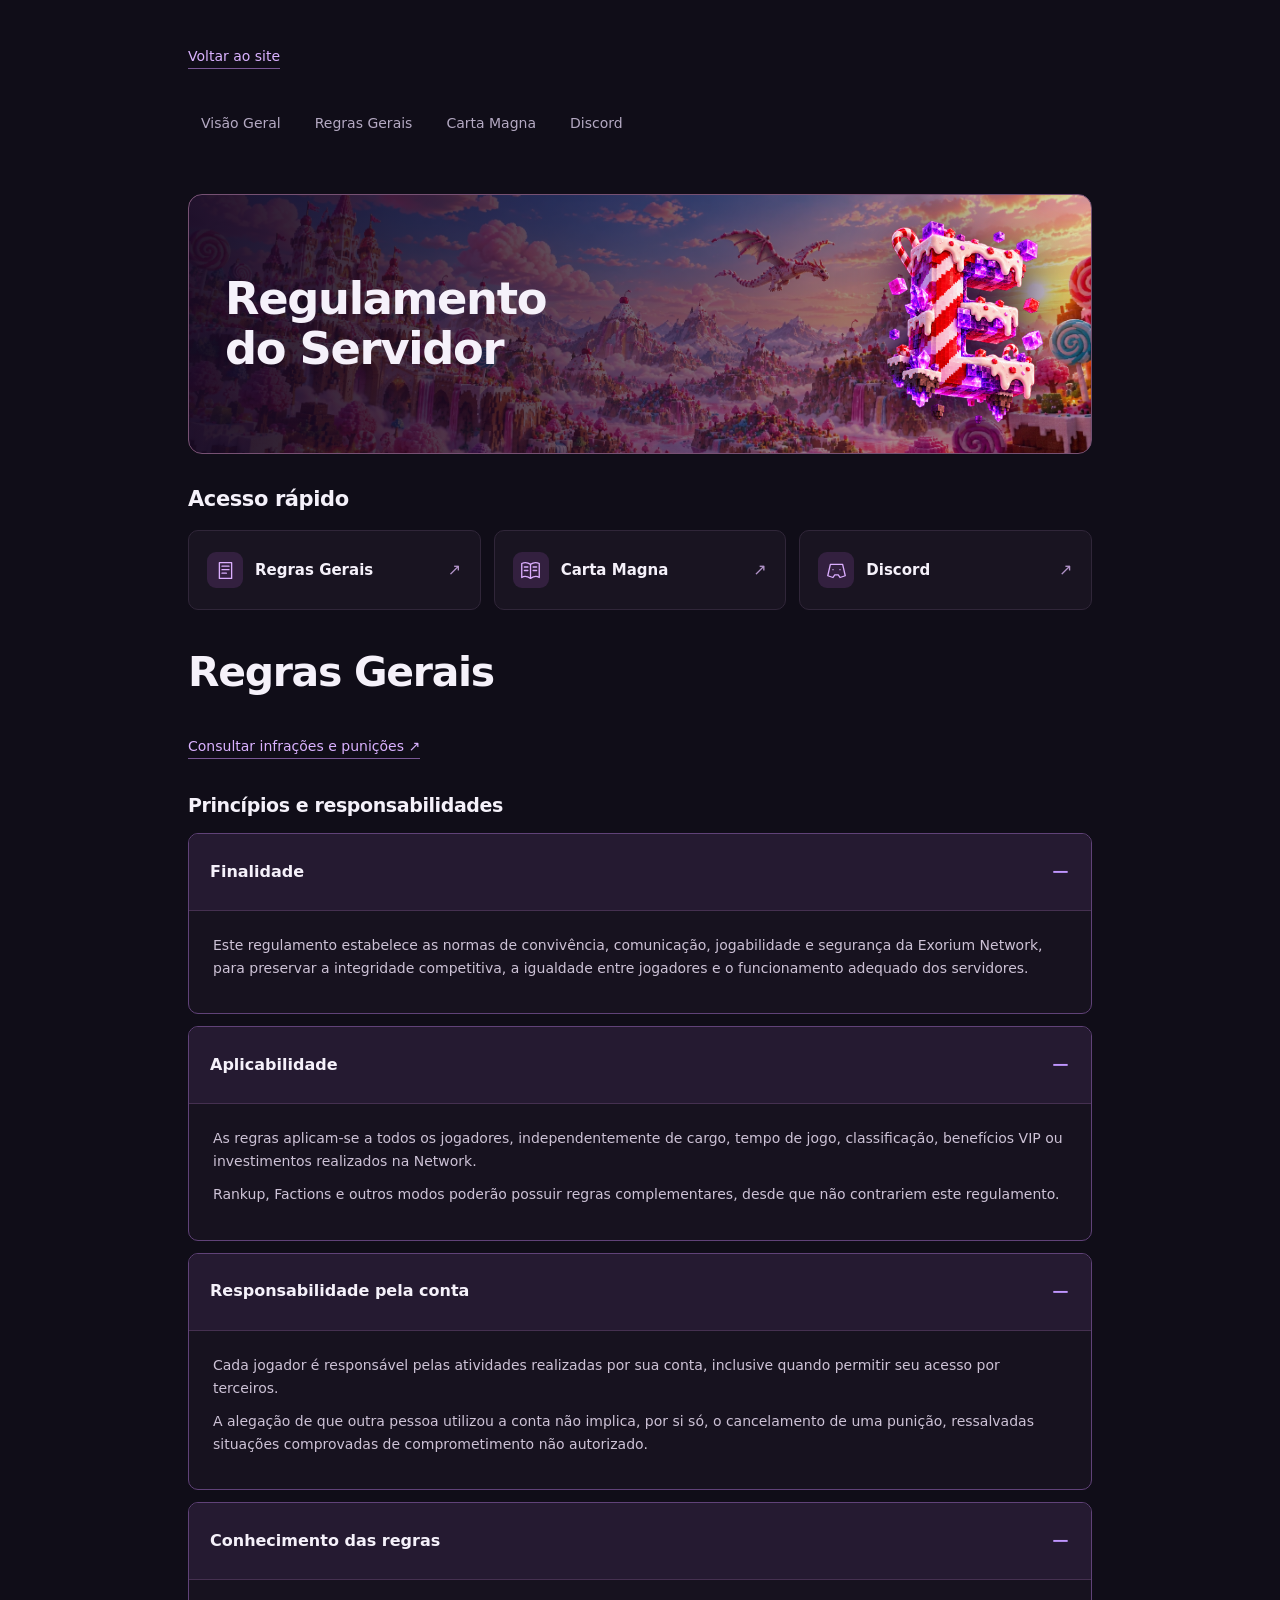
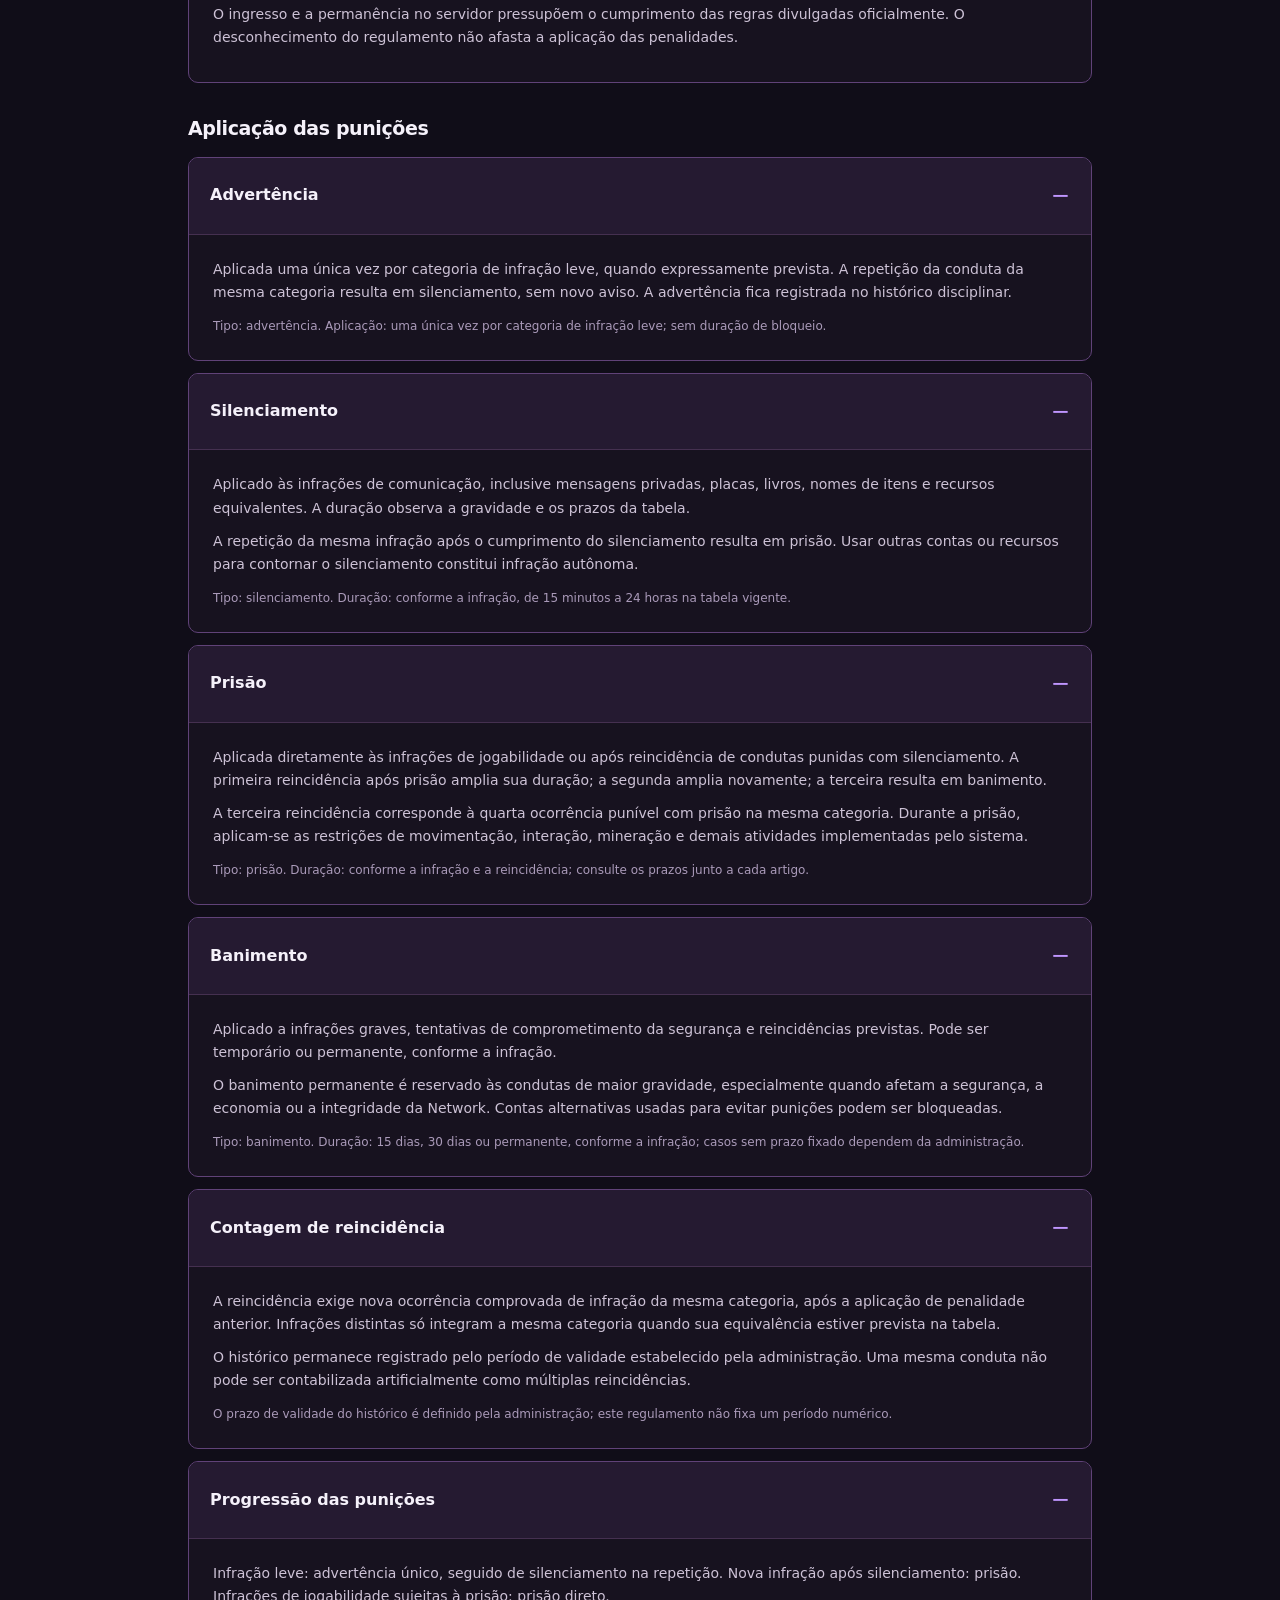
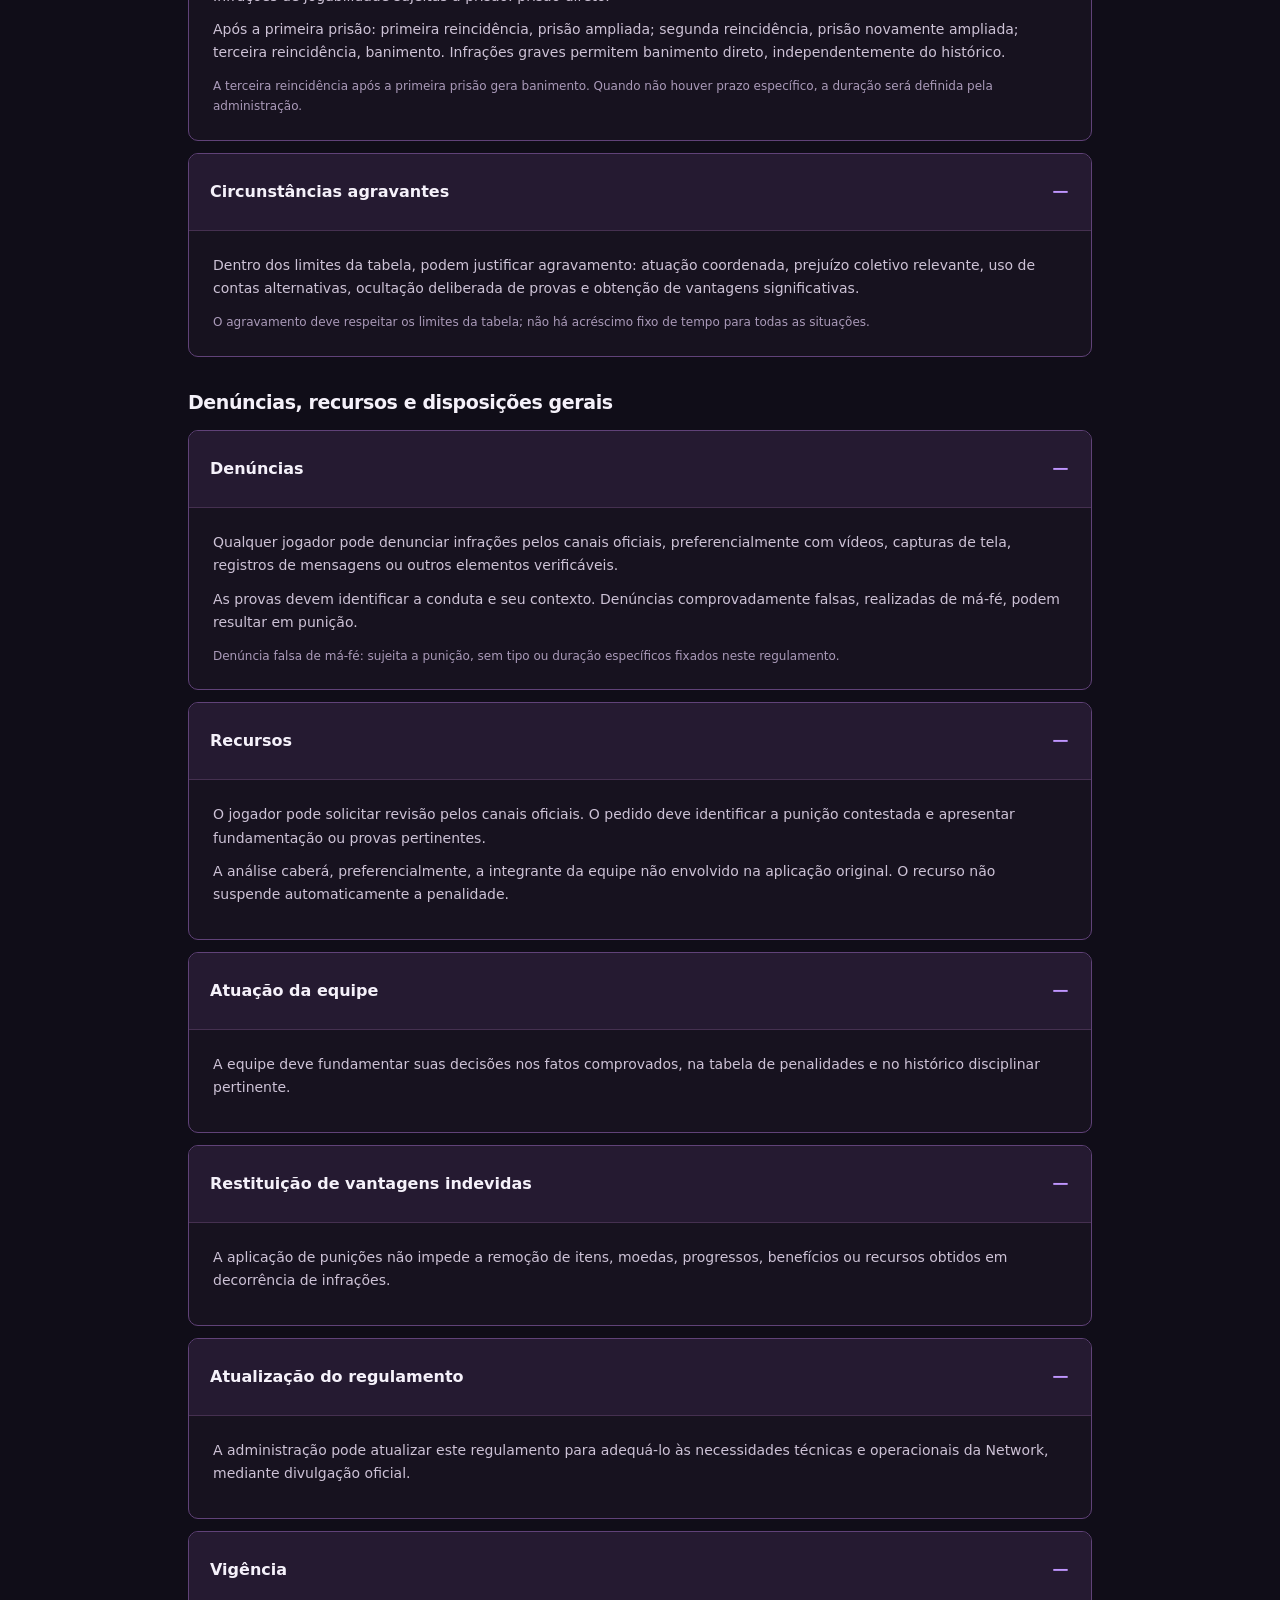
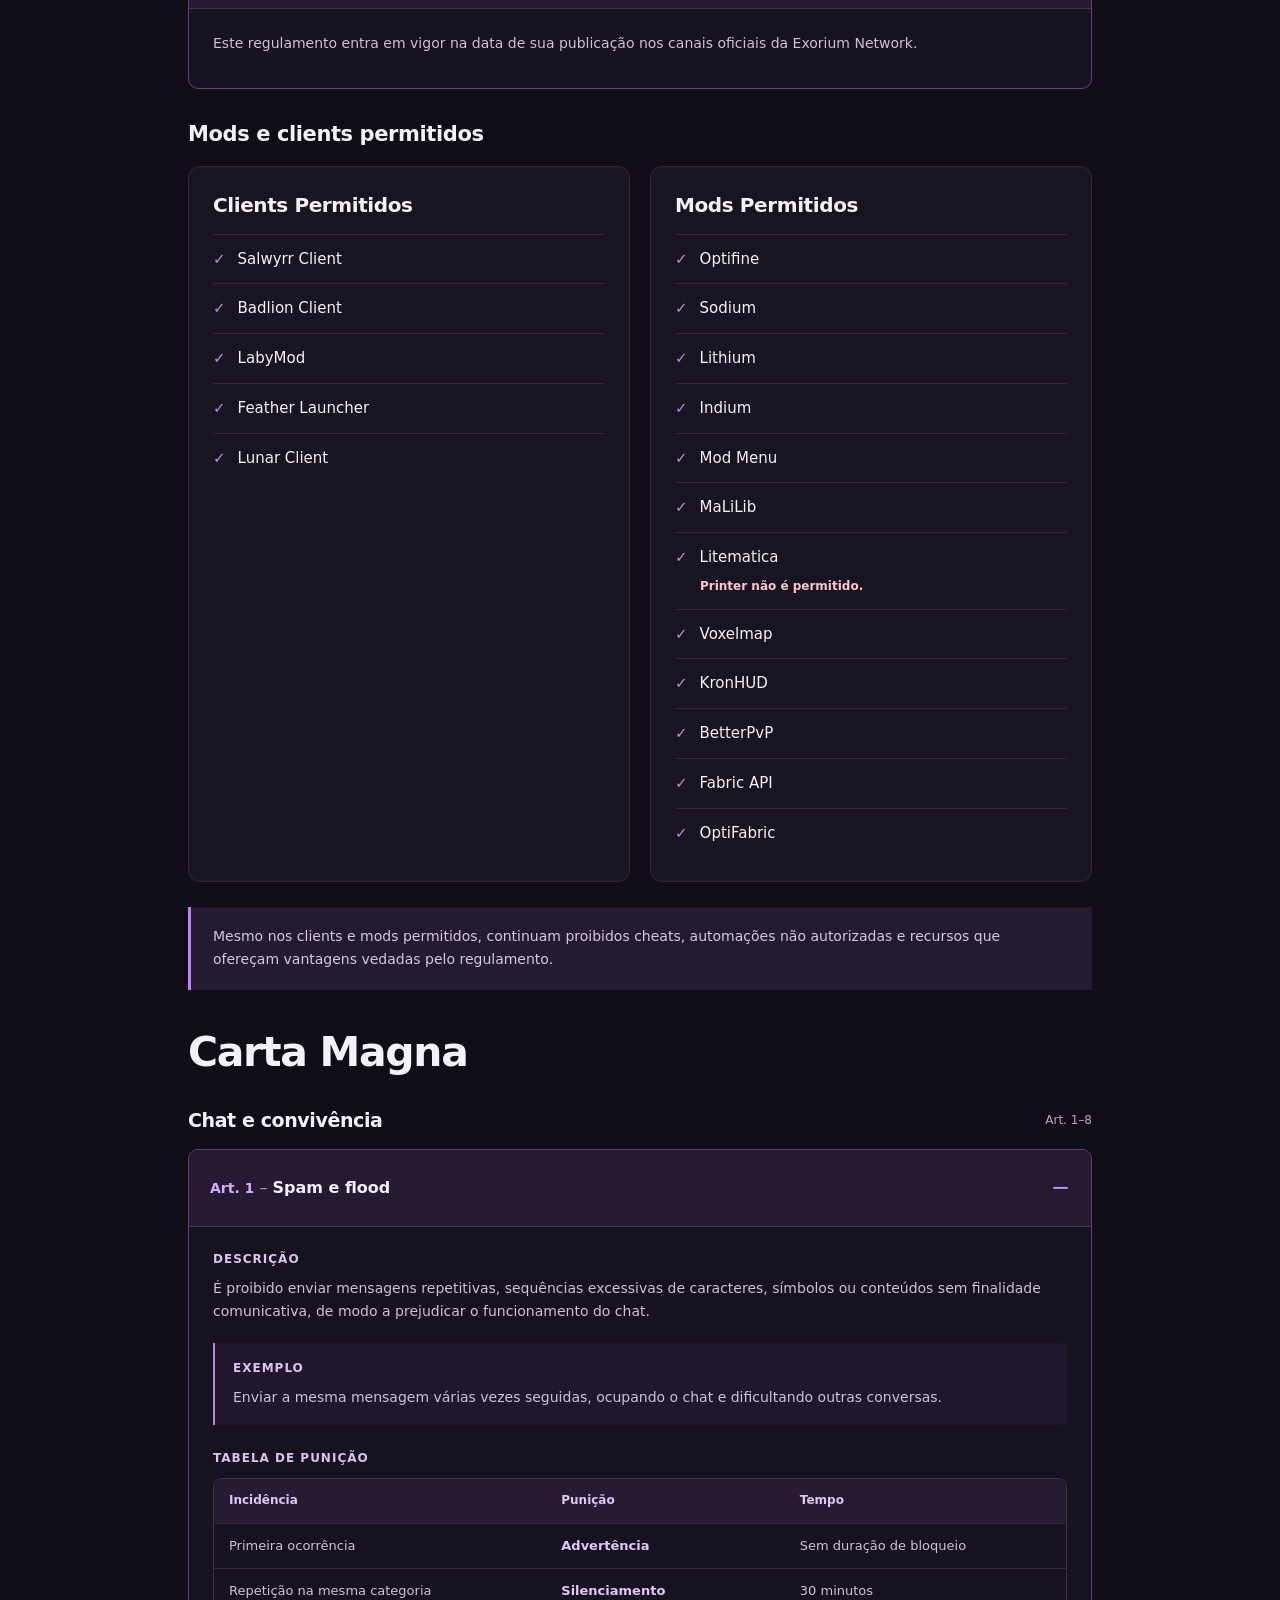
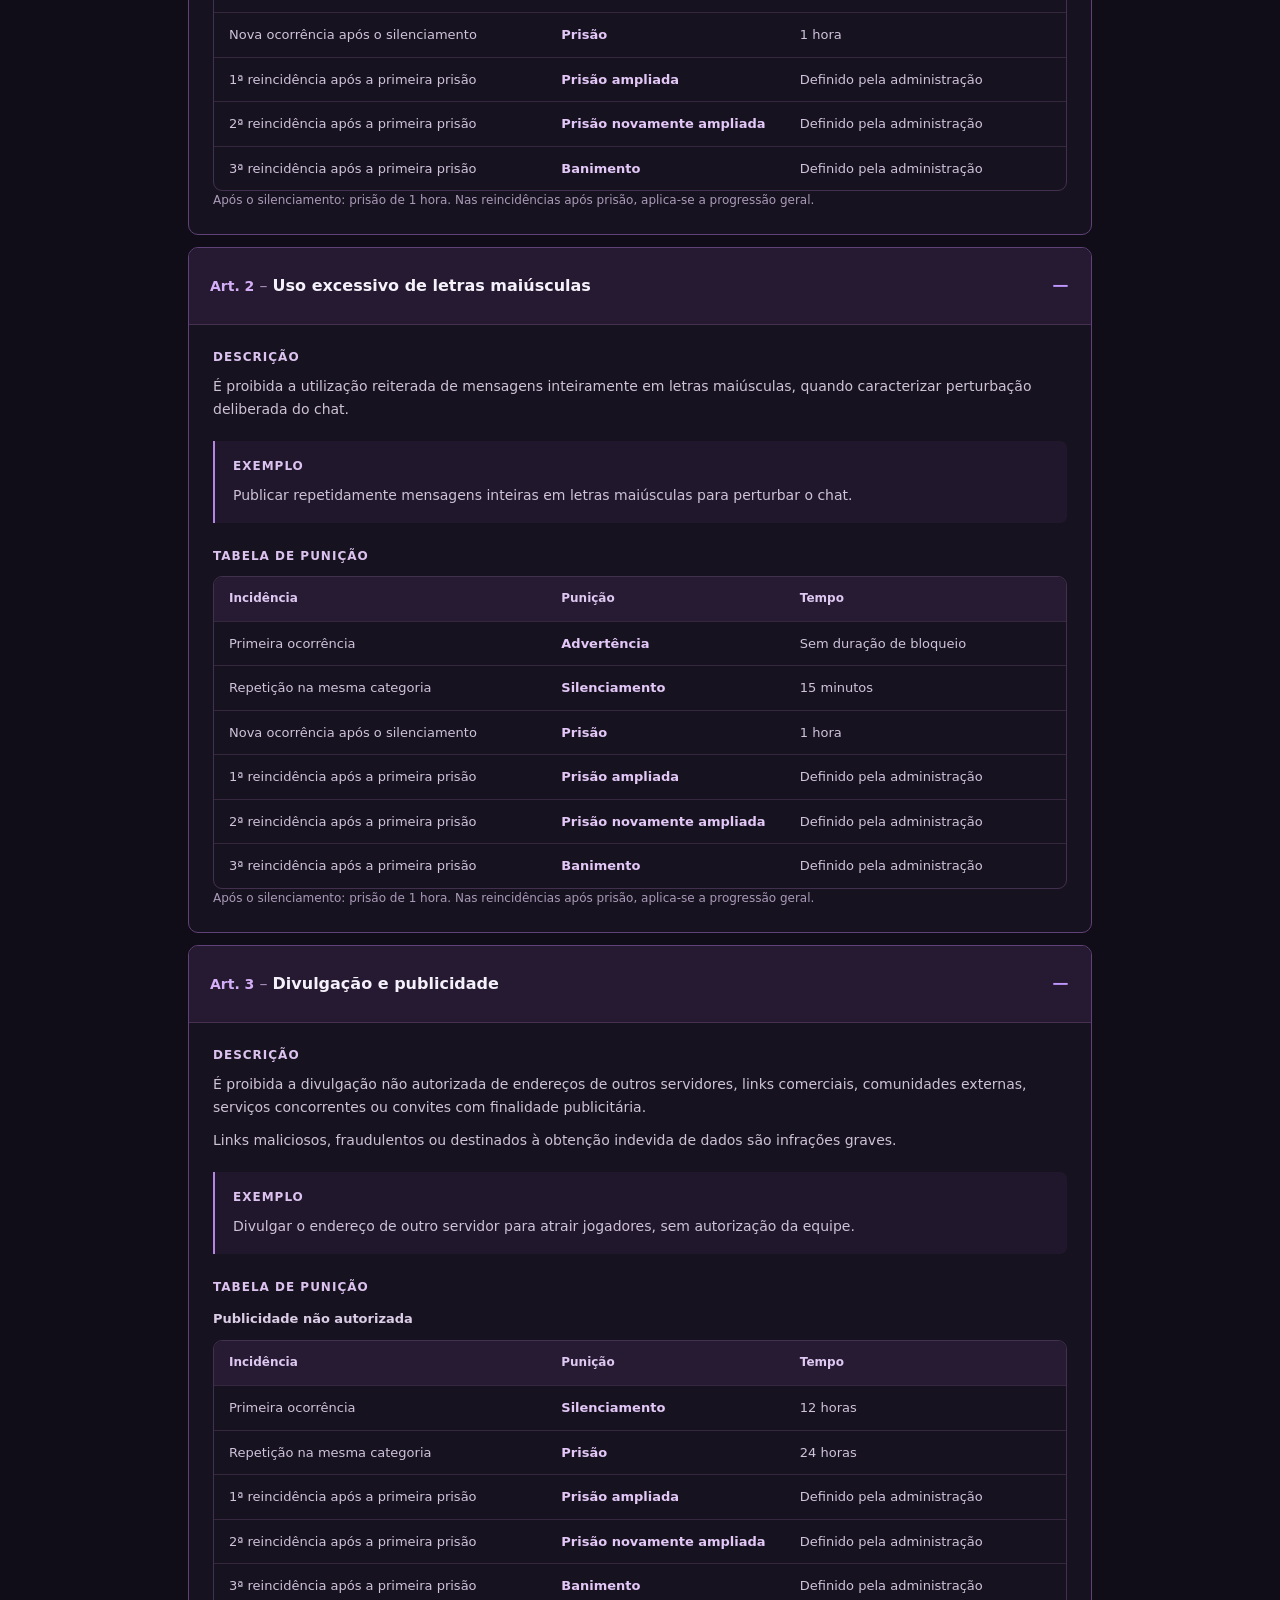
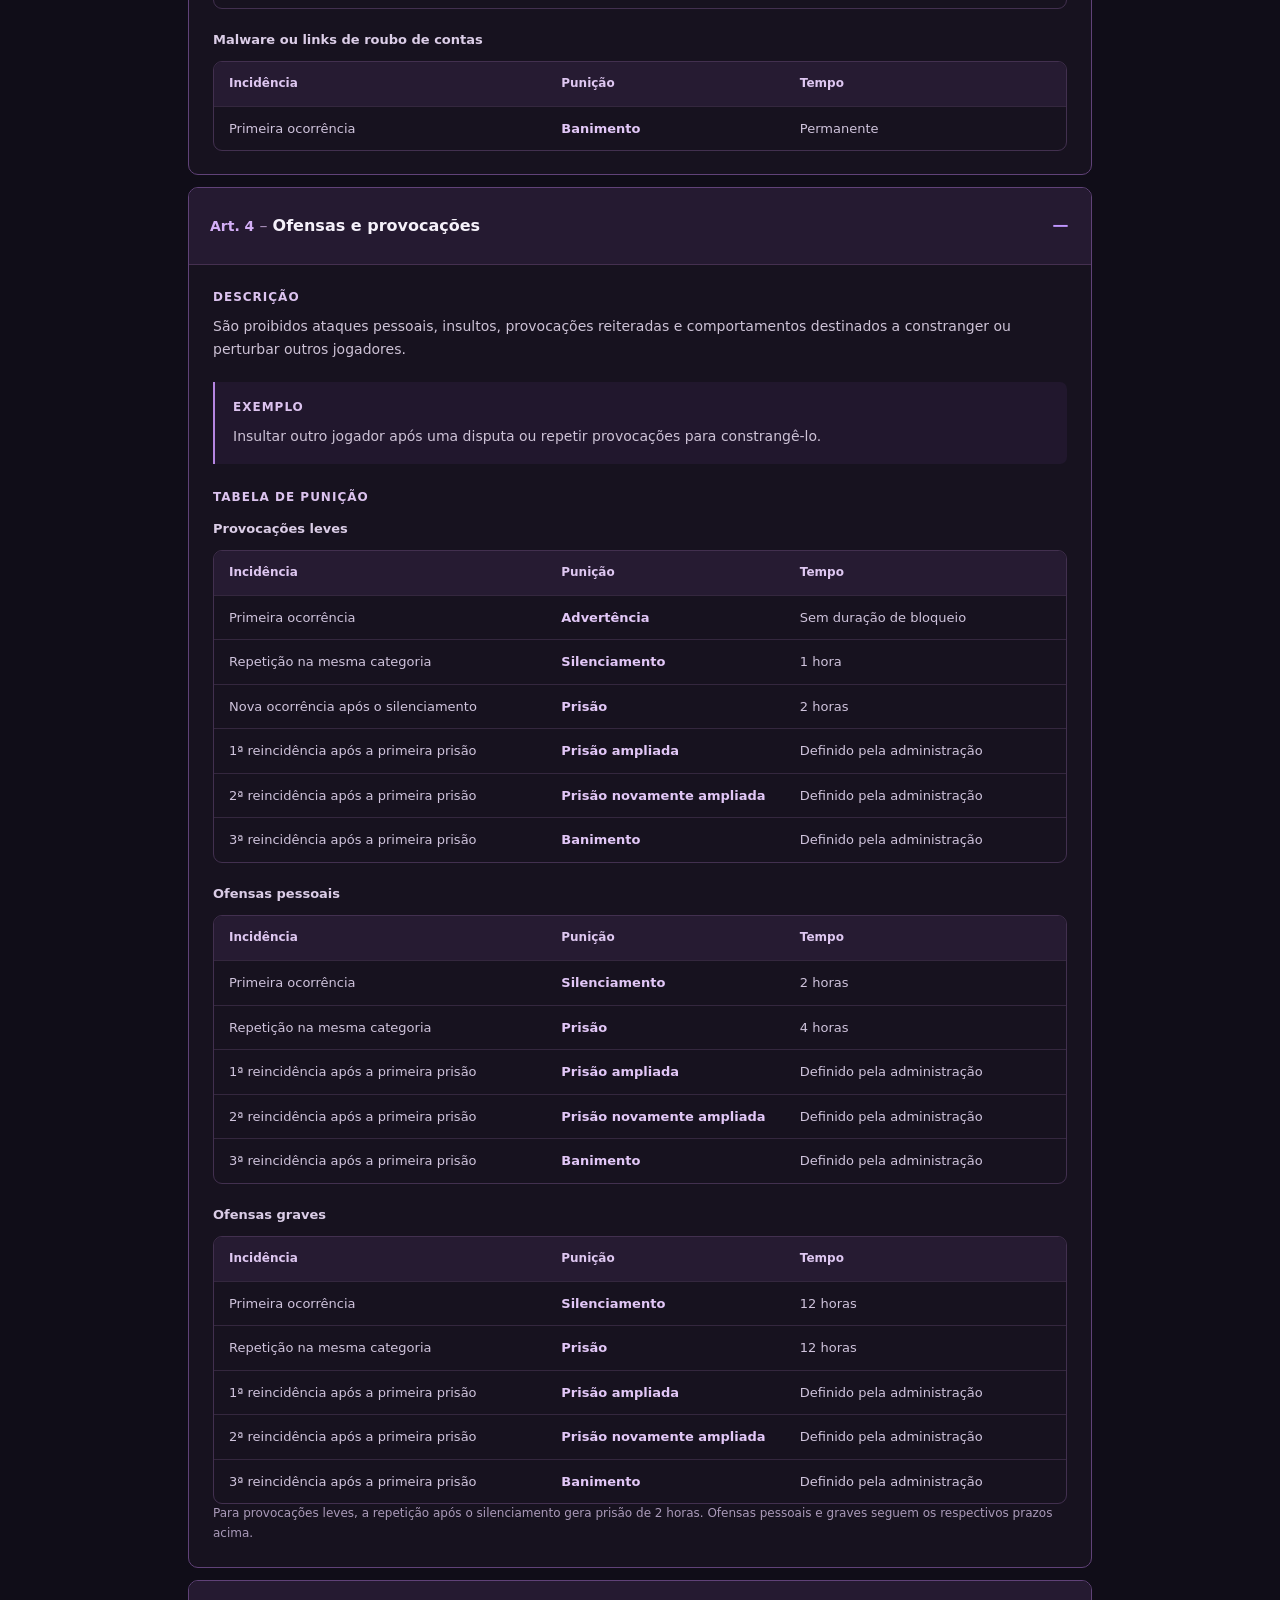
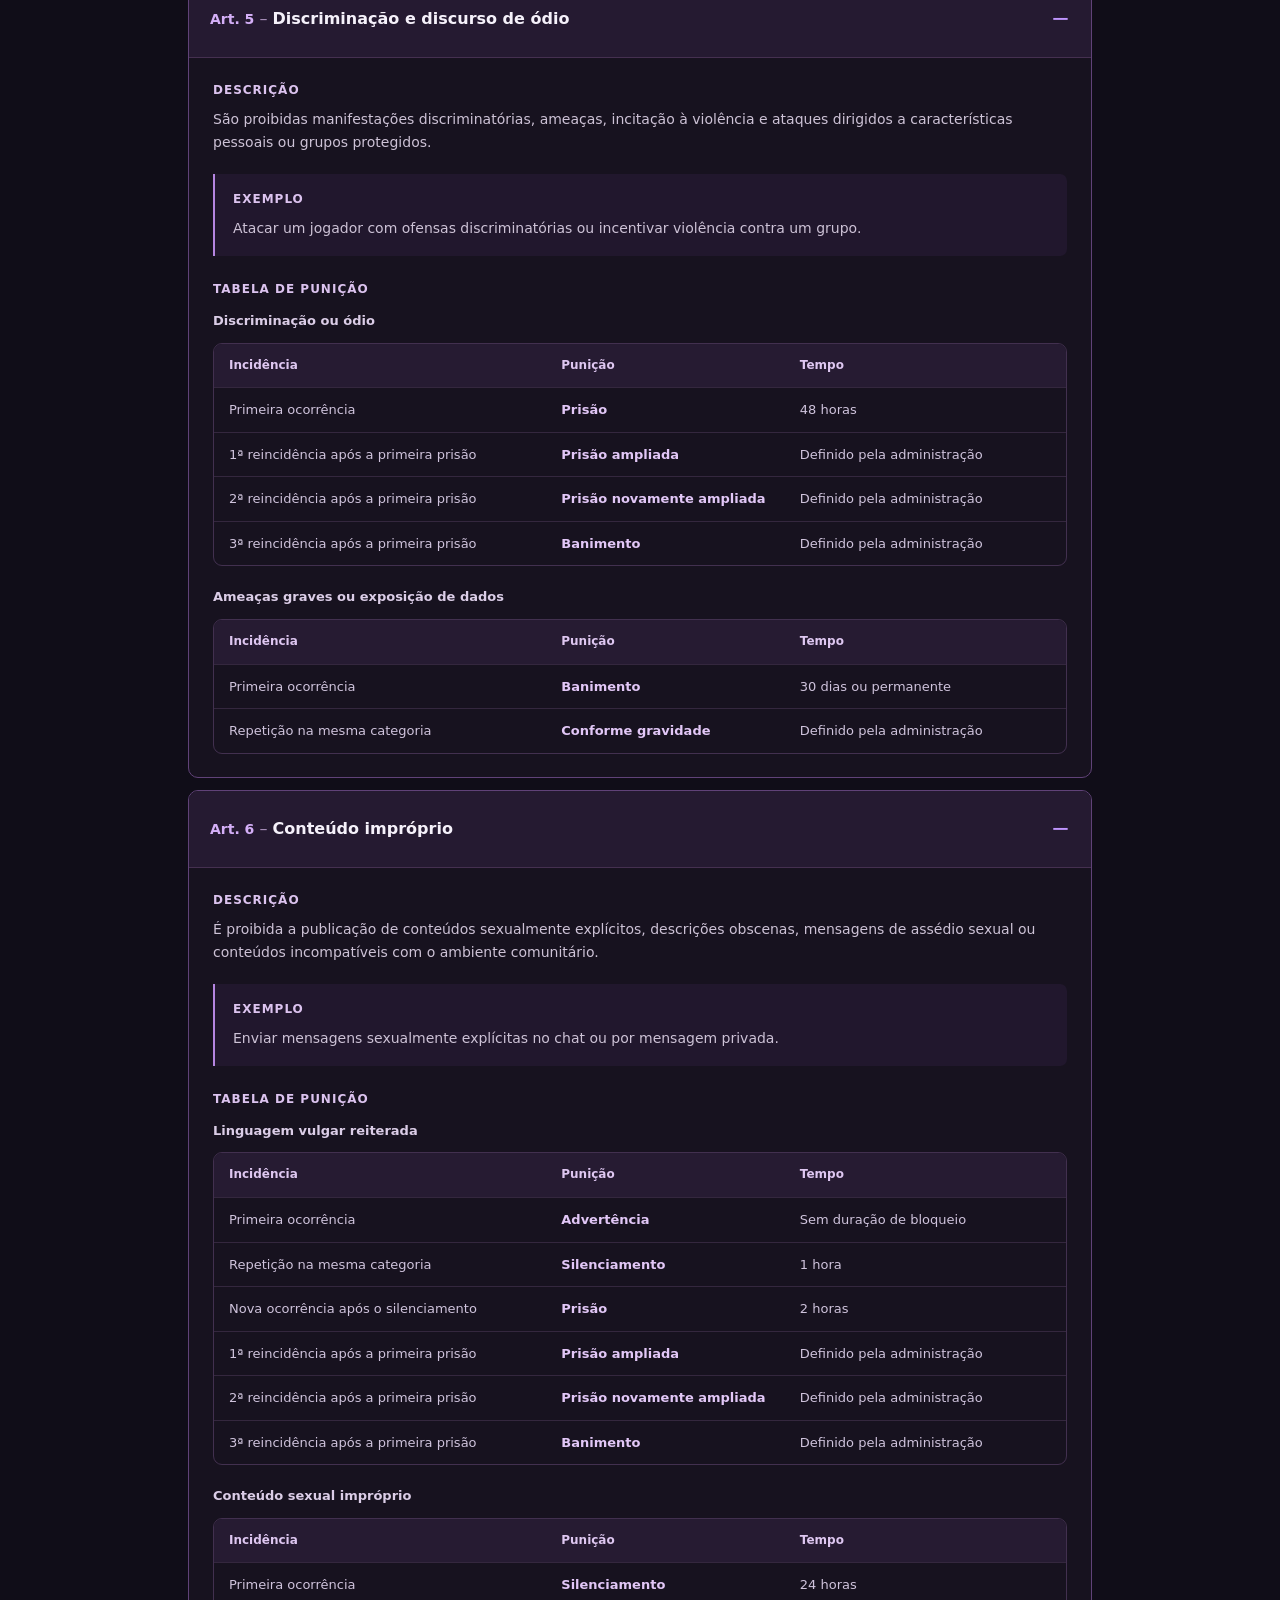
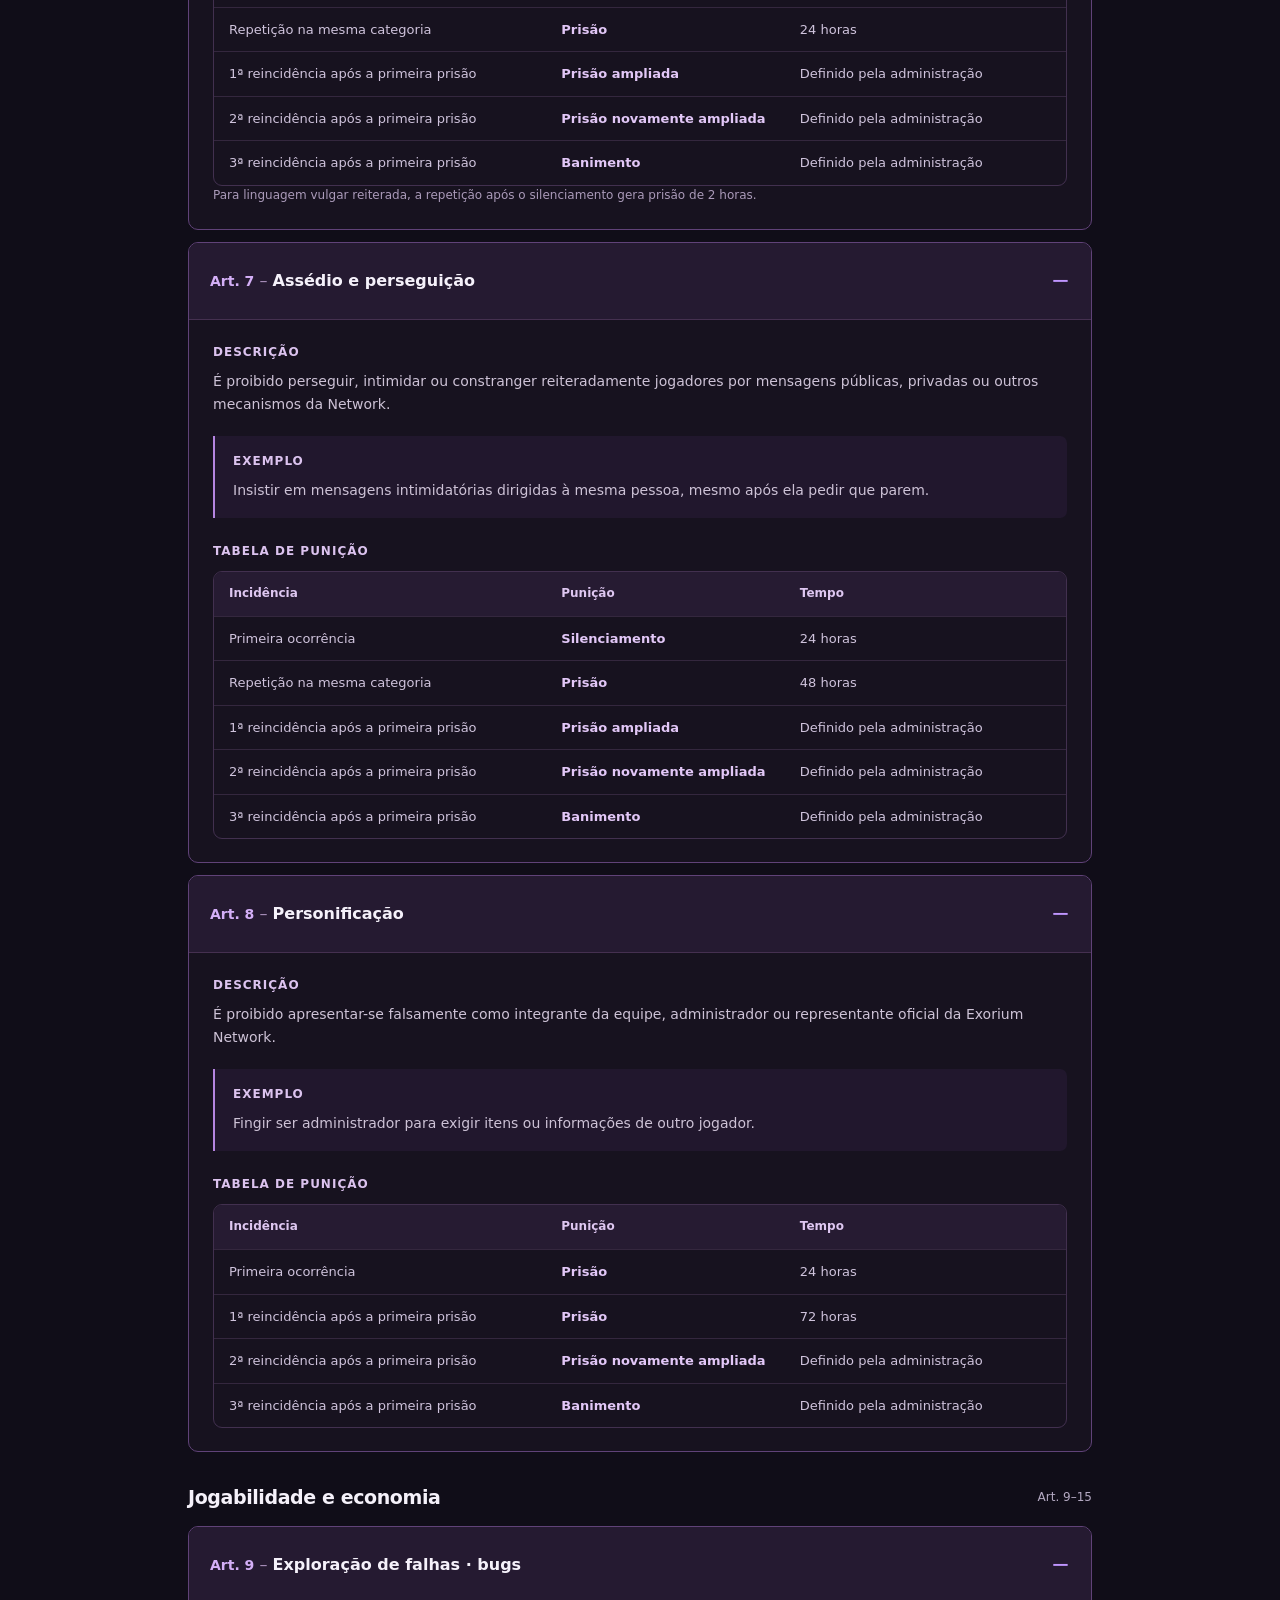
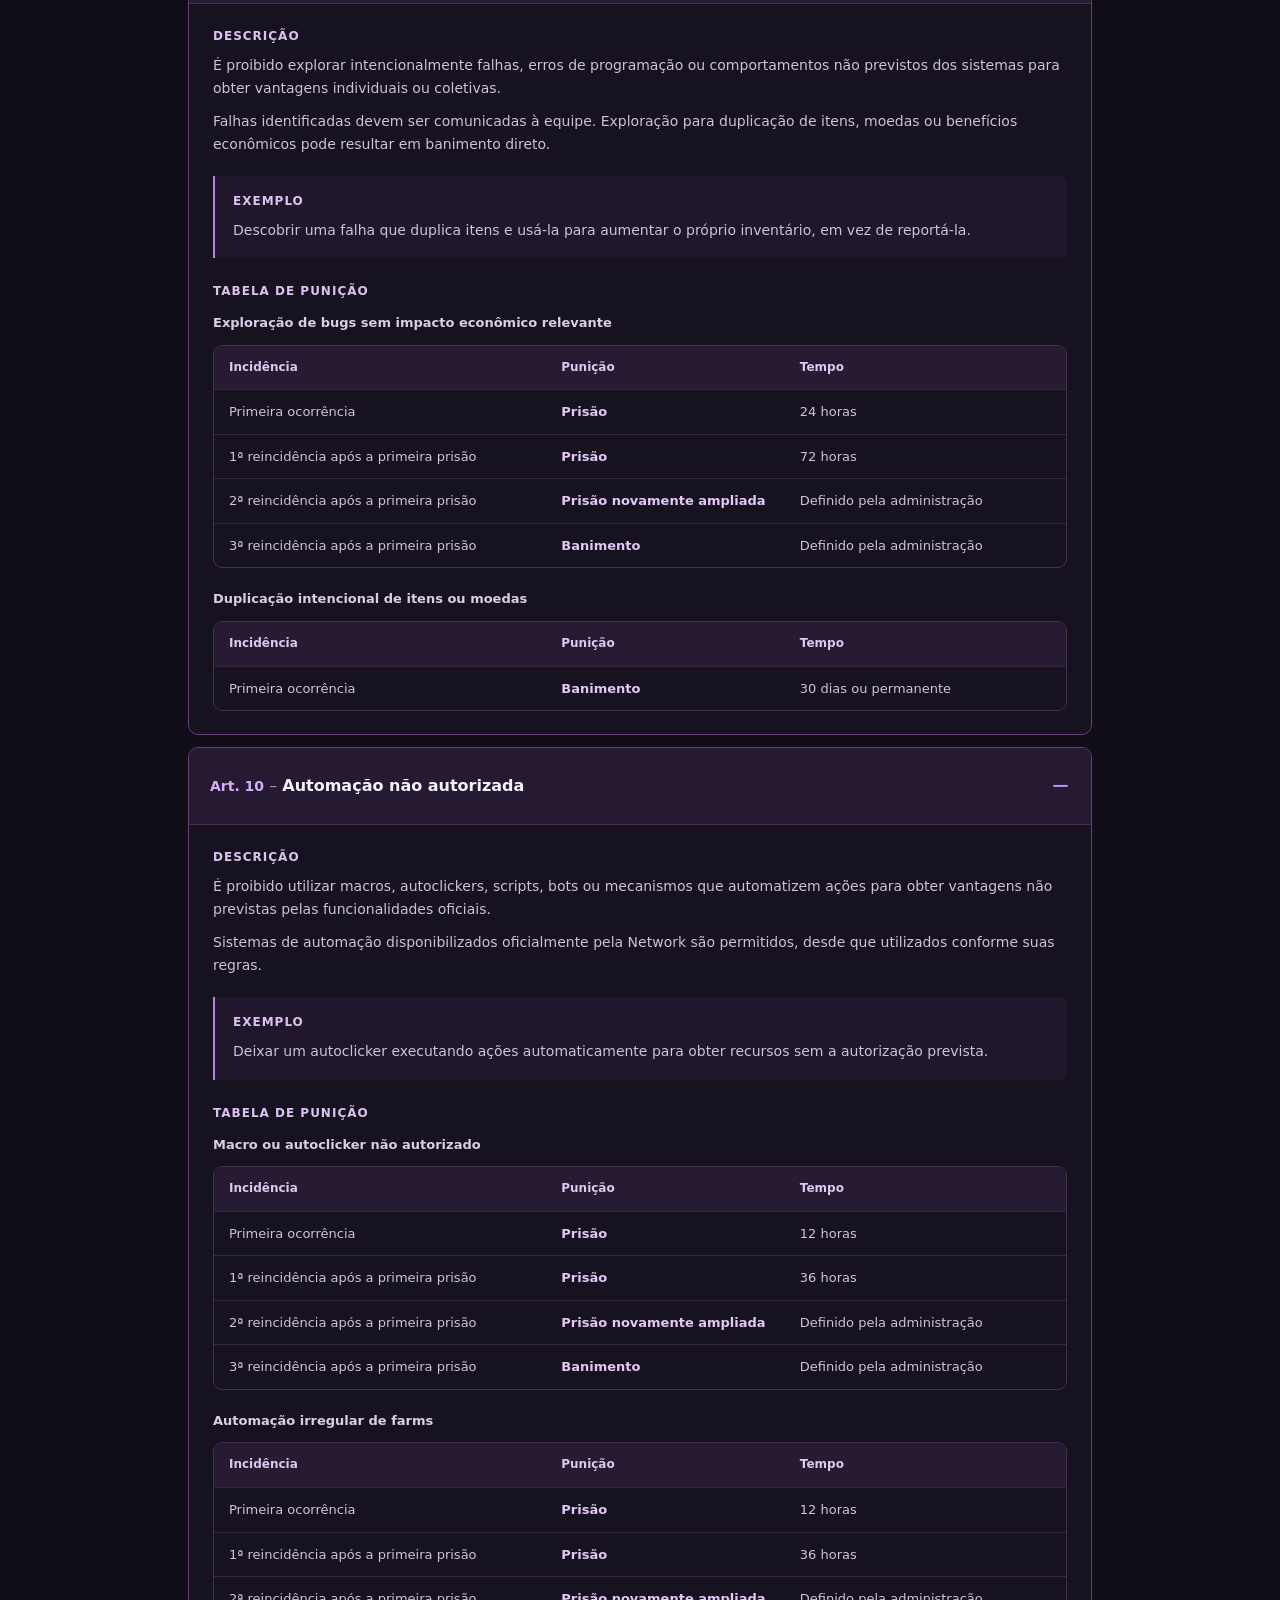
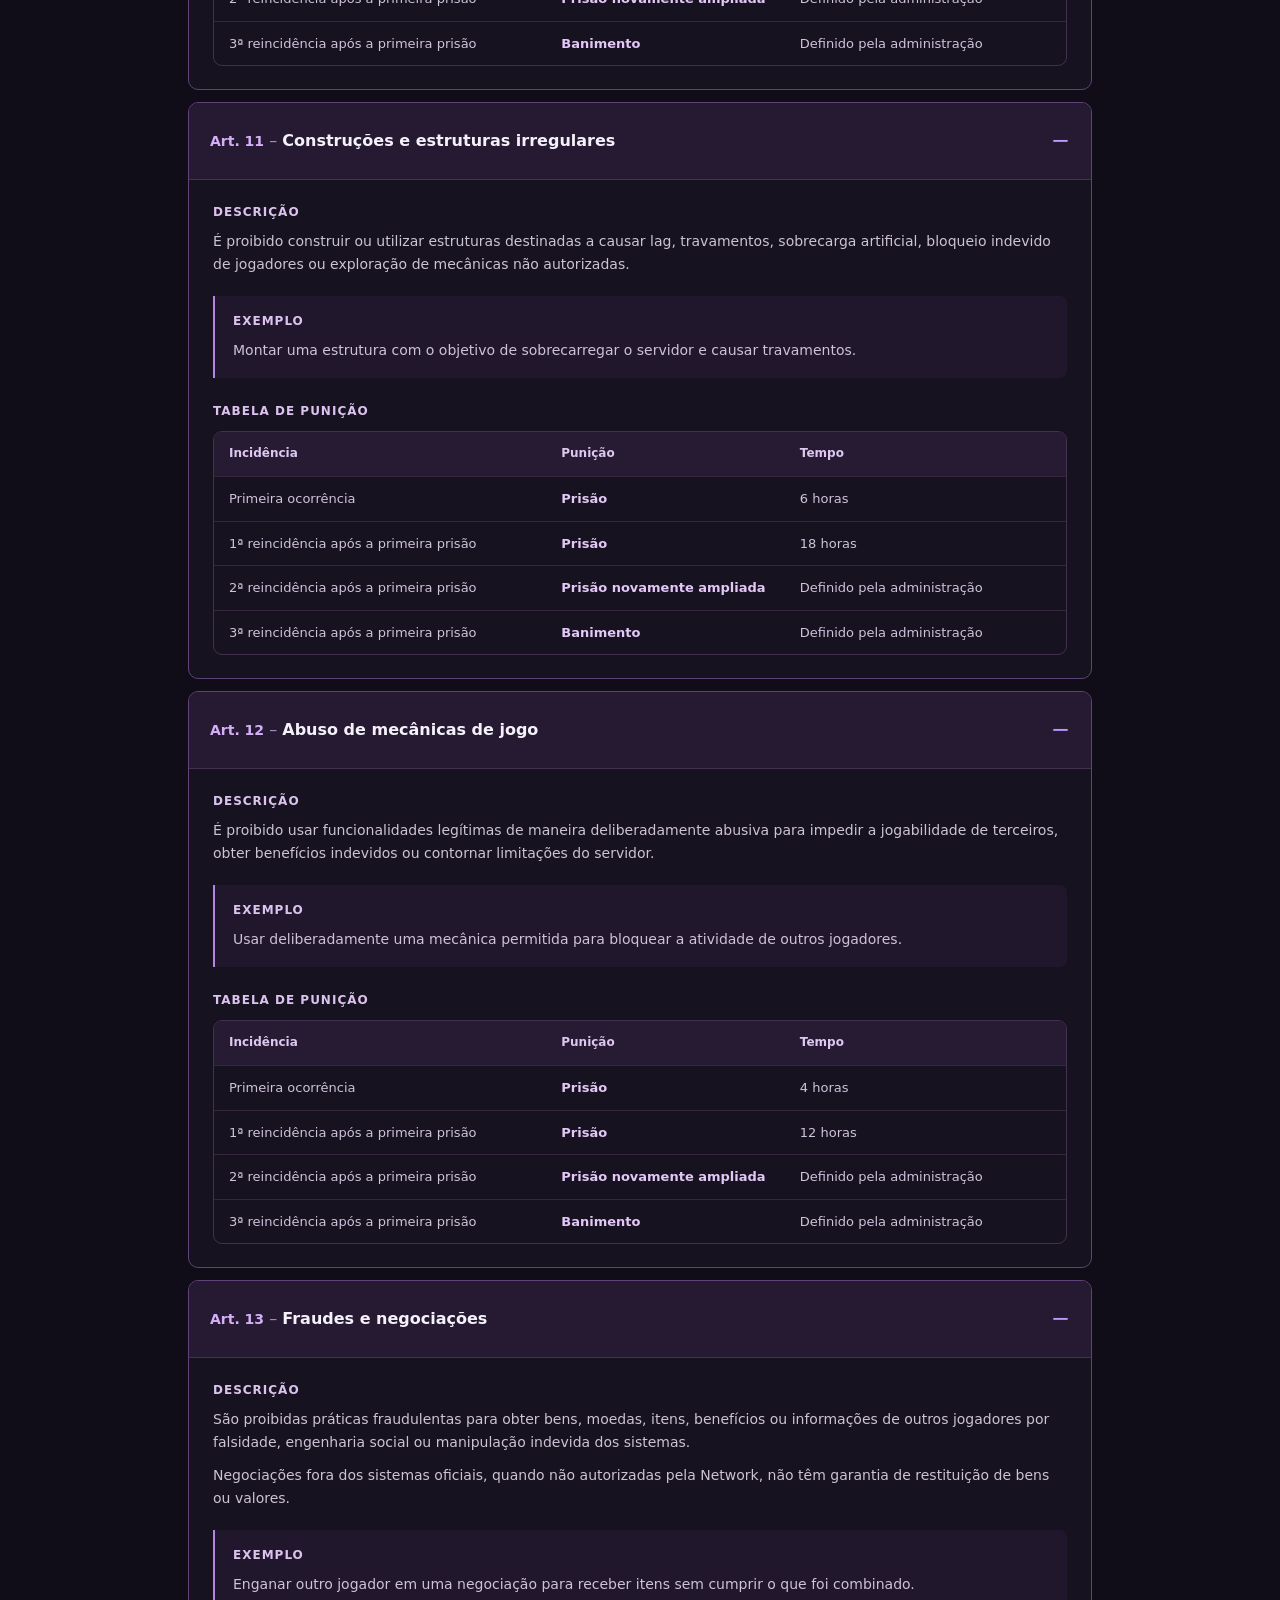
==== commit 55e85c6e: "Concentra Carta Magna em infracoes e punicoes" ====
--- a/regulamento.html
+++ b/regulamento.html
@@ -1 +1 @@
-<!doctype html><html lang="pt-BR"><head><meta charset="utf-8"><meta name="viewport" content="width=device-width,initial-scale=1"><title>Regulamento completo · Exorium Network</title><link rel="icon" href="logo.webp"><link rel="stylesheet" href="style.css?v=20261014c"><style>main{max-width:1000px;margin:auto;padding-bottom:40px}.fallback-nav{display:flex;flex-wrap:wrap;gap:8px;margin:25px 0}.fallback-section{margin-top:40px;scroll-margin-top:20px}.rule-anchor{display:none}.hero-copy{padding-right:100px}</style></head><body><main><a class="text-link" href="index.html">Voltar ao site</a><nav class="fallback-nav" aria-label="Seções do regulamento"><a href="#inicio">Visão Geral</a><a href="#gerais">Regras Gerais</a><a href="#carta-magna">Carta Magna</a><a href="#discord">Discord</a></nav><section class="fallback-section" id="inicio"><section class="hero"><div class="hero-copy"><h1>Regulamento<br>do Servidor</h1></div><img class="hero-mark" src="logo.webp" width="220" height="240" alt="Logo da Exorium Network"></section><div class="section-head"><h2>Acesso rápido</h2></div><div class="card-grid"><a class="category-card" href="#gerais"><span class="card-icon"><svg viewBox="0 0 24 24" aria-hidden="true"><path d="M5 3h14v18H5zM8 7h8M8 11h8M8 15h5"/></svg></span><h3>Regras Gerais</h3><span class="chevron" aria-hidden="true">↗</span></a><a class="category-card" href="#carta-magna"><span class="card-icon"><svg viewBox="0 0 24 24" aria-hidden="true"><path d="M12 5C8 2 4 3 2 4v16c3-2 7-1 10 1 3-2 7-3 10-1V4c-2-1-6-2-10 1v16M5 8h4M5 12h4M15 8h4M15 12h4"/></svg></span><h3>Carta Magna</h3><span class="chevron" aria-hidden="true">↗</span></a><a class="category-card" href="#discord"><span class="card-icon"><svg viewBox="0 0 24 24" aria-hidden="true"><path d="M5 5h14l3 13-6 2-2-3h-4l-2 3-6-2zM8 11h.01M16 11h.01"/></svg></span><h3>Discord</h3><span class="chevron" aria-hidden="true">↗</span></a></div></section><section class="fallback-section" id="gerais"><div class="page-intro"><h1>Regras Gerais</h1></div><section class="general-principles"><h2>Princípios do servidor</h2><ul><li>Respeite os jogadores e a equipe.</li><li>As regras se aplicam a todos, incluindo jogadores com VIP.</li><li>Você é responsável pelas atividades realizadas na sua conta.</li><li>Jogue sem trapaças, fraudes ou vantagens não autorizadas.</li><li>Encaminhe denúncias e pedidos de revisão pelos canais oficiais, com contexto e provas.</li></ul><a class="text-link" href="#carta-magna">Ler todos os artigos <span aria-hidden="true">↗</span></a></section><div class="allowed-grid" id="mods-permitidos"><section class="allowed-panel"><h2>Clients Permitidos</h2><ul class="allowed-list"><li>Salwyrr Client</li><li>Badlion Client</li><li>LabyMod</li><li>Feather Launcher</li><li>Lunar Client</li></ul></section><section class="allowed-panel"><h2>Mods Permitidos</h2><ul class="allowed-list"><li>Optifine</li><li>Sodium</li><li>Lithium</li><li>Indium</li><li>Mod Menu</li><li>MaLiLib</li><li>Litematica<strong class="restriction">Printer não é permitido.</strong></li><li>Voxelmap</li><li>KronHUD</li><li>BetterPvP</li><li>Fabric API</li><li>OptiFabric</li></ul></section></div><div class="callout">Mesmo nos clients e mods permitidos, continuam proibidos cheats, automações não autorizadas e recursos que ofereçam vantagens vedadas pelo regulamento.</div></section><section class="fallback-section" id="carta-magna"><div class="page-intro"><h1>Carta Magna</h1></div><section class="article-group" id="grupo-gerais"><div class="group-heading"><h2>Regras gerais</h2><span>Art. 1–4</span></div><details class="rule" id="art-1" open><summary><span class="rule-heading"><span class="art">Art. 1</span><span class="article-dash" aria-hidden="true"> – </span><span class="rule-title">Finalidade</span></span></summary><div class="rule-body"><section class="article-description"><h3>Descrição</h3><p>Este regulamento estabelece as normas de convivência, comunicação, jogabilidade e segurança da Exorium Network, para preservar a integridade competitiva, a igualdade entre jogadores e o funcionamento adequado dos servidores.</p></section><section class="example"><h3>Exemplo</h3><p>Uma ação que atrapalha o chat ou compromete a partida de outros jogadores deve ser analisada pelas regras correspondentes.</p></section><section class="punishment"><h3>Tabela de Punição</h3><div class="penalty-section"><div class="table-wrap" tabindex="0" role="region" aria-label="Punições do artigo 1"><table><thead><tr><th scope="col">Incidência</th><th scope="col">Punição</th><th scope="col">Tempo</th></tr></thead><tbody><tr><th scope="row">Não se aplica</th><td>Artigo sem punição autônoma</td><td>Não se aplica</td></tr></tbody></table></div></div></section><a class="rule-anchor" href="#art-1">Link para este artigo</a></div></details><details class="rule" id="art-2" open><summary><span class="rule-heading"><span class="art">Art. 2</span><span class="article-dash" aria-hidden="true"> – </span><span class="rule-title">Aplicabilidade</span></span></summary><div class="rule-body"><section class="article-description"><h3>Descrição</h3><p>As regras aplicam-se a todos os jogadores, independentemente de cargo, tempo de jogo, classificação, benefícios VIP ou investimentos realizados na Network.</p><p>Rankup, Factions e outros modos poderão possuir regras complementares, desde que não contrariem este regulamento.</p></section><section class="example"><h3>Exemplo</h3><p>Um jogador com VIP está sujeito às mesmas regras que um jogador sem benefícios.</p></section><section class="punishment"><h3>Tabela de Punição</h3><div class="penalty-section"><div class="table-wrap" tabindex="0" role="region" aria-label="Punições do artigo 2"><table><thead><tr><th scope="col">Incidência</th><th scope="col">Punição</th><th scope="col">Tempo</th></tr></thead><tbody><tr><th scope="row">Não se aplica</th><td>Artigo sem punição autônoma</td><td>Não se aplica</td></tr></tbody></table></div></div></section><a class="rule-anchor" href="#art-2">Link para este artigo</a></div></details><details class="rule" id="art-3" open><summary><span class="rule-heading"><span class="art">Art. 3</span><span class="article-dash" aria-hidden="true"> – </span><span class="rule-title">Responsabilidade pela conta</span></span></summary><div class="rule-body"><section class="article-description"><h3>Descrição</h3><p>Cada jogador é responsável pelas atividades realizadas por sua conta, inclusive quando permitir seu acesso por terceiros.</p><p>A alegação de que outra pessoa utilizou a conta não implica, por si só, o cancelamento de uma punição, ressalvadas situações comprovadas de comprometimento não autorizado.</p></section><section class="example"><h3>Exemplo</h3><p>Emprestar a conta a um amigo não cancela automaticamente a punição por uma infração cometida por ele.</p></section><section class="punishment"><h3>Tabela de Punição</h3><div class="penalty-section"><div class="table-wrap" tabindex="0" role="region" aria-label="Punições do artigo 3"><table><thead><tr><th scope="col">Incidência</th><th scope="col">Punição</th><th scope="col">Tempo</th></tr></thead><tbody><tr><th scope="row">Não se aplica</th><td>Artigo sem punição autônoma</td><td>Não se aplica</td></tr></tbody></table></div></div></section><a class="rule-anchor" href="#art-3">Link para este artigo</a></div></details><details class="rule" id="art-4" open><summary><span class="rule-heading"><span class="art">Art. 4</span><span class="article-dash" aria-hidden="true"> – </span><span class="rule-title">Conhecimento das regras</span></span></summary><div class="rule-body"><section class="article-description"><h3>Descrição</h3><p>O ingresso e a permanência no servidor pressupõem o cumprimento das regras divulgadas oficialmente. O desconhecimento do regulamento não afasta a aplicação das penalidades.</p></section><section class="example"><h3>Exemplo</h3><p>Afirmar que não leu a regra de spam não impede a aplicação da penalidade prevista.</p></section><section class="punishment"><h3>Tabela de Punição</h3><div class="penalty-section"><div class="table-wrap" tabindex="0" role="region" aria-label="Punições do artigo 4"><table><thead><tr><th scope="col">Incidência</th><th scope="col">Punição</th><th scope="col">Tempo</th></tr></thead><tbody><tr><th scope="row">Não se aplica</th><td>Artigo sem punição autônoma</td><td>Não se aplica</td></tr></tbody></table></div></div></section><a class="rule-anchor" href="#art-4">Link para este artigo</a></div></details></section><section class="article-group" id="grupo-punicoes"><div class="group-heading"><h2>Punições e reincidências</h2><span>Art. 5–11</span></div><details class="rule" id="art-5" open><summary><span class="rule-heading"><span class="art">Art. 5</span><span class="article-dash" aria-hidden="true"> – </span><span class="rule-title">Advertência</span></span></summary><div class="rule-body"><section class="article-description"><h3>Descrição</h3><p>Aplicada uma única vez por categoria de infração leve, quando expressamente prevista. A repetição da conduta da mesma categoria resulta em silenciamento, sem novo aviso. A advertência fica registrada no histórico disciplinar.</p></section><section class="example"><h3>Exemplo</h3><p>Ao praticar spam pela primeira vez, o jogador recebe a advertência prevista para essa categoria.</p></section><section class="punishment"><h3>Tabela de Punição</h3><div class="penalty-section"><div class="table-wrap" tabindex="0" role="region" aria-label="Punições do artigo 5"><table><thead><tr><th scope="col">Incidência</th><th scope="col">Punição</th><th scope="col">Tempo</th></tr></thead><tbody><tr><th scope="row">Primeira ocorrência leve prevista</th><td>Advertência</td><td>Sem duração de bloqueio</td></tr><tr><th scope="row">Repetição na mesma categoria</th><td>Silenciamento</td><td>Conforme o artigo da infração</td></tr></tbody></table></div></div><p class="table-note">Tipo: advertência. Aplicação: uma única vez por categoria de infração leve; sem duração de bloqueio.</p></section><a class="rule-anchor" href="#art-5">Link para este artigo</a></div></details><details class="rule" id="art-6" open><summary><span class="rule-heading"><span class="art">Art. 6</span><span class="article-dash" aria-hidden="true"> – </span><span class="rule-title">Silenciamento</span></span></summary><div class="rule-body"><section class="article-description"><h3>Descrição</h3><p>Aplicado às infrações de comunicação, inclusive mensagens privadas, placas, livros, nomes de itens e recursos equivalentes. A duração observa a gravidade e os prazos da tabela.</p><p>A repetição da mesma infração após o cumprimento do silenciamento resulta em prisão. Usar outras contas ou recursos para contornar o silenciamento constitui infração autônoma.</p></section><section class="example"><h3>Exemplo</h3><p>Repetir spam depois da advertência resulta em silenciamento pelo prazo previsto no artigo de spam.</p></section><section class="punishment"><h3>Tabela de Punição</h3><div class="penalty-section"><div class="table-wrap" tabindex="0" role="region" aria-label="Punições do artigo 6"><table><thead><tr><th scope="col">Incidência</th><th scope="col">Punição</th><th scope="col">Tempo</th></tr></thead><tbody><tr><th scope="row">Infração de comunicação prevista</th><td>Silenciamento</td><td>15 minutos a 24 horas, conforme a infração</td></tr><tr><th scope="row">Nova ocorrência após o silenciamento</th><td>Prisão</td><td>Conforme o artigo da infração</td></tr></tbody></table></div></div><p class="table-note">Tipo: silenciamento. Duração: conforme a infração, de 15 minutos a 24 horas na tabela vigente.</p></section><a class="rule-anchor" href="#art-6">Link para este artigo</a></div></details><details class="rule" id="art-7" open><summary><span class="rule-heading"><span class="art">Art. 7</span><span class="article-dash" aria-hidden="true"> – </span><span class="rule-title">Prisão</span></span></summary><div class="rule-body"><section class="article-description"><h3>Descrição</h3><p>Aplicada diretamente às infrações de jogabilidade ou após reincidência de condutas punidas com silenciamento. A primeira reincidência após prisão amplia sua duração; a segunda amplia novamente; a terceira resulta em banimento.</p><p>A terceira reincidência corresponde à quarta ocorrência punível com prisão na mesma categoria. Durante a prisão, aplicam-se as restrições de movimentação, interação, mineração e demais atividades implementadas pelo sistema.</p></section><section class="example"><h3>Exemplo</h3><p>Usar uma macro não autorizada pode resultar diretamente em prisão, mesmo sem advertência anterior.</p></section><section class="punishment"><h3>Tabela de Punição</h3><div class="penalty-section"><div class="table-wrap" tabindex="0" role="region" aria-label="Punições do artigo 7"><table><thead><tr><th scope="col">Incidência</th><th scope="col">Punição</th><th scope="col">Tempo</th></tr></thead><tbody><tr><th scope="row">Primeira ocorrência sujeita à prisão</th><td>Prisão</td><td>Conforme o artigo da infração</td></tr><tr><th scope="row">1ª reincidência após a primeira prisão</th><td>Prisão ampliada</td><td>Conforme o artigo; se não fixado, definido pela administração</td></tr><tr><th scope="row">2ª reincidência após a primeira prisão</th><td>Prisão novamente ampliada</td><td>Definido pela administração</td></tr><tr><th scope="row">3ª reincidência após a primeira prisão</th><td>Banimento</td><td>Conforme a infração; se não fixado, definido pela administração</td></tr></tbody></table></div></div><p class="table-note">Tipo: prisão. Duração: conforme a infração e a reincidência; consulte os prazos junto a cada artigo.</p></section><a class="rule-anchor" href="#art-7">Link para este artigo</a></div></details><details class="rule" id="art-8" open><summary><span class="rule-heading"><span class="art">Art. 8</span><span class="article-dash" aria-hidden="true"> – </span><span class="rule-title">Banimento</span></span></summary><div class="rule-body"><section class="article-description"><h3>Descrição</h3><p>Aplicado a infrações graves, tentativas de comprometimento da segurança e reincidências previstas. Pode ser temporário ou permanente, conforme a infração.</p><p>O banimento permanente é reservado às condutas de maior gravidade, especialmente quando afetam a segurança, a economia ou a integridade da Network. Contas alternativas usadas para evitar punições podem ser bloqueadas.</p></section><section class="example"><h3>Exemplo</h3><p>Utilizar um cheat de movimentação pode levar ao banimento direto previsto para trapaças.</p></section><section class="punishment"><h3>Tabela de Punição</h3><div class="penalty-section"><div class="table-wrap" tabindex="0" role="region" aria-label="Punições do artigo 8"><table><thead><tr><th scope="col">Incidência</th><th scope="col">Punição</th><th scope="col">Tempo</th></tr></thead><tbody><tr><th scope="row">Infração grave ou reincidência prevista</th><td>Banimento</td><td>15 dias, 30 dias ou permanente, conforme a infração</td></tr></tbody></table></div></div><p class="table-note">Tipo: banimento. Duração: 15 dias, 30 dias ou permanente, conforme a infração; casos sem prazo fixado dependem da administração.</p></section><a class="rule-anchor" href="#art-8">Link para este artigo</a></div></details><details class="rule" id="art-29" open><summary><span class="rule-heading"><span class="art">Art. 9</span><span class="article-dash" aria-hidden="true"> – </span><span class="rule-title">Contagem de reincidência</span></span></summary><div class="rule-body"><section class="article-description"><h3>Descrição</h3><p>A reincidência exige nova ocorrência comprovada de infração da mesma categoria, após a aplicação de penalidade anterior. Infrações distintas só integram a mesma categoria quando sua equivalência estiver prevista na tabela.</p><p>O histórico permanece registrado pelo período de validade estabelecido pela administração. Uma mesma conduta não pode ser contabilizada artificialmente como múltiplas reincidências.</p></section><section class="example"><h3>Exemplo</h3><p>Uma nova ocorrência de spam após a punição anterior conta como repetição; a mesma mensagem não pode ser contada várias vezes para criar reincidências.</p></section><section class="punishment"><h3>Tabela de Punição</h3><div class="penalty-section"><div class="table-wrap" tabindex="0" role="region" aria-label="Punições do artigo 9"><table><thead><tr><th scope="col">Incidência</th><th scope="col">Punição</th><th scope="col">Tempo</th></tr></thead><tbody><tr><th scope="row">Nova ocorrência comprovada na mesma categoria</th><td>Progressão da penalidade correspondente</td><td>Conforme o artigo da infração</td></tr></tbody></table></div></div><p class="table-note">O prazo de validade do histórico é definido pela administração; este regulamento não fixa um período numérico.</p></section><a class="rule-anchor" href="#art-29">Link para este artigo</a></div></details><details class="rule" id="art-30" open><summary><span class="rule-heading"><span class="art">Art. 10</span><span class="article-dash" aria-hidden="true"> – </span><span class="rule-title">Progressão das punições</span></span></summary><div class="rule-body"><section class="article-description"><h3>Descrição</h3><p>Infração leve: advertência único, seguido de silenciamento na repetição. Nova infração após silenciamento: prisão. Infrações de jogabilidade sujeitas à prisão: prisão direto.</p><p>Após a primeira prisão: primeira reincidência, prisão ampliada; segunda reincidência, prisão novamente ampliada; terceira reincidência, banimento. Infrações graves permitem banimento direto, independentemente do histórico.</p></section><section class="example"><h3>Exemplo</h3><p>Depois da primeira prisão por uma categoria, novas ocorrências dessa categoria ampliam a prisão e, na terceira reincidência, resultam em banimento.</p></section><section class="punishment"><h3>Tabela de Punição</h3><div class="penalty-section"><div class="table-wrap" tabindex="0" role="region" aria-label="Punições do artigo 10"><table><thead><tr><th scope="col">Incidência</th><th scope="col">Punição</th><th scope="col">Tempo</th></tr></thead><tbody><tr><th scope="row">Primeira ocorrência leve prevista</th><td>Advertência</td><td>Sem duração de bloqueio</td></tr><tr><th scope="row">Repetição da infração leve</th><td>Silenciamento</td><td>Conforme o artigo da infração</td></tr><tr><th scope="row">Nova ocorrência após o silenciamento, ou infração de jogabilidade prevista</th><td>Prisão</td><td>Conforme o artigo da infração</td></tr><tr><th scope="row">1ª reincidência após a primeira prisão</th><td>Prisão ampliada</td><td>Conforme o artigo; se não fixado, definido pela administração</td></tr><tr><th scope="row">2ª reincidência após a primeira prisão</th><td>Prisão novamente ampliada</td><td>Definido pela administração</td></tr><tr><th scope="row">3ª reincidência após a primeira prisão</th><td>Banimento</td><td>Conforme a infração; se não fixado, definido pela administração</td></tr><tr><th scope="row">Infração grave prevista</th><td>Banimento direto</td><td>Conforme o artigo da infração</td></tr></tbody></table></div></div><p class="table-note">A terceira reincidência após a primeira prisão gera banimento. Quando não houver prazo específico, a duração será definida pela administração.</p></section><a class="rule-anchor" href="#art-30">Link para este artigo</a></div></details><details class="rule" id="art-31" open><summary><span class="rule-heading"><span class="art">Art. 11</span><span class="article-dash" aria-hidden="true"> – </span><span class="rule-title">Circunstâncias agravantes</span></span></summary><div class="rule-body"><section class="article-description"><h3>Descrição</h3><p>Dentro dos limites da tabela, podem justificar agravamento: atuação coordenada, prejuízo coletivo relevante, uso de contas alternativas, ocultação deliberada de provas e obtenção de vantagens significativas.</p></section><section class="example"><h3>Exemplo</h3><p>Organizar várias contas para explorar a mesma falha pode agravar a penalidade dentro dos limites previstos.</p></section><section class="punishment"><h3>Tabela de Punição</h3><div class="penalty-section"><div class="table-wrap" tabindex="0" role="region" aria-label="Punições do artigo 11"><table><thead><tr><th scope="col">Incidência</th><th scope="col">Punição</th><th scope="col">Tempo</th></tr></thead><tbody><tr><th scope="row">Agravante comprovada</th><td>Agravamento da penalidade</td><td>Dentro dos limites previstos para a infração</td></tr></tbody></table></div></div><p class="table-note">O agravamento deve respeitar os limites da tabela; não há acréscimo fixo de tempo para todas as situações.</p></section><a class="rule-anchor" href="#art-31">Link para este artigo</a></div></details></section><section class="article-group" id="grupo-comunicacao"><div class="group-heading"><h2>Chat e convivência</h2><span>Art. 12–19</span></div><details class="rule" id="art-9" open><summary><span class="rule-heading"><span class="art">Art. 12</span><span class="article-dash" aria-hidden="true"> – </span><span class="rule-title">Spam e flood</span></span></summary><div class="rule-body"><section class="article-description"><h3>Descrição</h3><p>É proibido enviar mensagens repetitivas, sequências excessivas de caracteres, símbolos ou conteúdos sem finalidade comunicativa, de modo a prejudicar o funcionamento do chat.</p></section><section class="example"><h3>Exemplo</h3><p>Enviar a mesma mensagem várias vezes seguidas, ocupando o chat e dificultando outras conversas.</p></section><section class="punishment"><h3>Tabela de Punição</h3><div class="penalty-section"><div class="table-wrap" tabindex="0" role="region" aria-label="Punições do artigo 12"><table><thead><tr><th scope="col">Incidência</th><th scope="col">Punição</th><th scope="col">Tempo</th></tr></thead><tbody><tr><th scope="row">Primeira ocorrência</th><td>Advertência</td><td>Sem duração de bloqueio</td></tr><tr><th scope="row">Repetição na mesma categoria</th><td>Silenciamento</td><td>30 minutos</td></tr><tr><th scope="row">Nova ocorrência após o silenciamento</th><td>Prisão</td><td>1 hora</td></tr><tr><th scope="row">1ª reincidência após a primeira prisão</th><td>Prisão ampliada</td><td>Definido pela administração</td></tr><tr><th scope="row">2ª reincidência após a primeira prisão</th><td>Prisão novamente ampliada</td><td>Definido pela administração</td></tr><tr><th scope="row">3ª reincidência após a primeira prisão</th><td>Banimento</td><td>Definido pela administração</td></tr></tbody></table></div></div><p class="table-note">Após o silenciamento: prisão de 1 hora. Nas reincidências após prisão, aplica-se a progressão geral.</p></section><a class="rule-anchor" href="#art-9">Link para este artigo</a></div></details><details class="rule" id="art-10" open><summary><span class="rule-heading"><span class="art">Art. 13</span><span class="article-dash" aria-hidden="true"> – </span><span class="rule-title">Uso excessivo de letras maiúsculas</span></span></summary><div class="rule-body"><section class="article-description"><h3>Descrição</h3><p>É proibida a utilização reiterada de mensagens inteiramente em letras maiúsculas, quando caracterizar perturbação deliberada do chat.</p></section><section class="example"><h3>Exemplo</h3><p>Publicar repetidamente mensagens inteiras em letras maiúsculas para perturbar o chat.</p></section><section class="punishment"><h3>Tabela de Punição</h3><div class="penalty-section"><div class="table-wrap" tabindex="0" role="region" aria-label="Punições do artigo 13"><table><thead><tr><th scope="col">Incidência</th><th scope="col">Punição</th><th scope="col">Tempo</th></tr></thead><tbody><tr><th scope="row">Primeira ocorrência</th><td>Advertência</td><td>Sem duração de bloqueio</td></tr><tr><th scope="row">Repetição na mesma categoria</th><td>Silenciamento</td><td>15 minutos</td></tr><tr><th scope="row">Nova ocorrência após o silenciamento</th><td>Prisão</td><td>1 hora</td></tr><tr><th scope="row">1ª reincidência após a primeira prisão</th><td>Prisão ampliada</td><td>Definido pela administração</td></tr><tr><th scope="row">2ª reincidência após a primeira prisão</th><td>Prisão novamente ampliada</td><td>Definido pela administração</td></tr><tr><th scope="row">3ª reincidência após a primeira prisão</th><td>Banimento</td><td>Definido pela administração</td></tr></tbody></table></div></div><p class="table-note">Após o silenciamento: prisão de 1 hora. Nas reincidências após prisão, aplica-se a progressão geral.</p></section><a class="rule-anchor" href="#art-10">Link para este artigo</a></div></details><details class="rule" id="art-11" open><summary><span class="rule-heading"><span class="art">Art. 14</span><span class="article-dash" aria-hidden="true"> – </span><span class="rule-title">Divulgação e publicidade</span></span></summary><div class="rule-body"><section class="article-description"><h3>Descrição</h3><p>É proibida a divulgação não autorizada de endereços de outros servidores, links comerciais, comunidades externas, serviços concorrentes ou convites com finalidade publicitária.</p><p>Links maliciosos, fraudulentos ou destinados à obtenção indevida de dados são infrações graves.</p></section><section class="example"><h3>Exemplo</h3><p>Divulgar o endereço de outro servidor para atrair jogadores, sem autorização da equipe.</p></section><section class="punishment"><h3>Tabela de Punição</h3><div class="penalty-section"><h4>Publicidade não autorizada</h4><div class="table-wrap" tabindex="0" role="region" aria-label="Punições do artigo 14 — Publicidade não autorizada"><table><thead><tr><th scope="col">Incidência</th><th scope="col">Punição</th><th scope="col">Tempo</th></tr></thead><tbody><tr><th scope="row">Primeira ocorrência</th><td>Silenciamento</td><td>12 horas</td></tr><tr><th scope="row">Repetição na mesma categoria</th><td>Prisão</td><td>24 horas</td></tr><tr><th scope="row">1ª reincidência após a primeira prisão</th><td>Prisão ampliada</td><td>Definido pela administração</td></tr><tr><th scope="row">2ª reincidência após a primeira prisão</th><td>Prisão novamente ampliada</td><td>Definido pela administração</td></tr><tr><th scope="row">3ª reincidência após a primeira prisão</th><td>Banimento</td><td>Definido pela administração</td></tr></tbody></table></div></div><div class="penalty-section"><h4>Malware ou links de roubo de contas</h4><div class="table-wrap" tabindex="0" role="region" aria-label="Punições do artigo 14 — Malware ou links de roubo de contas"><table><thead><tr><th scope="col">Incidência</th><th scope="col">Punição</th><th scope="col">Tempo</th></tr></thead><tbody><tr><th scope="row">Primeira ocorrência</th><td>Banimento</td><td>Permanente</td></tr></tbody></table></div></div></section><a class="rule-anchor" href="#art-11">Link para este artigo</a></div></details><details class="rule" id="art-12" open><summary><span class="rule-heading"><span class="art">Art. 15</span><span class="article-dash" aria-hidden="true"> – </span><span class="rule-title">Ofensas e provocações</span></span></summary><div class="rule-body"><section class="article-description"><h3>Descrição</h3><p>São proibidos ataques pessoais, insultos, provocações reiteradas e comportamentos destinados a constranger ou perturbar outros jogadores.</p></section><section class="example"><h3>Exemplo</h3><p>Insultar outro jogador após uma disputa ou repetir provocações para constrangê-lo.</p></section><section class="punishment"><h3>Tabela de Punição</h3><div class="penalty-section"><h4>Provocações leves</h4><div class="table-wrap" tabindex="0" role="region" aria-label="Punições do artigo 15 — Provocações leves"><table><thead><tr><th scope="col">Incidência</th><th scope="col">Punição</th><th scope="col">Tempo</th></tr></thead><tbody><tr><th scope="row">Primeira ocorrência</th><td>Advertência</td><td>Sem duração de bloqueio</td></tr><tr><th scope="row">Repetição na mesma categoria</th><td>Silenciamento</td><td>1 hora</td></tr><tr><th scope="row">Nova ocorrência após o silenciamento</th><td>Prisão</td><td>2 horas</td></tr><tr><th scope="row">1ª reincidência após a primeira prisão</th><td>Prisão ampliada</td><td>Definido pela administração</td></tr><tr><th scope="row">2ª reincidência após a primeira prisão</th><td>Prisão novamente ampliada</td><td>Definido pela administração</td></tr><tr><th scope="row">3ª reincidência após a primeira prisão</th><td>Banimento</td><td>Definido pela administração</td></tr></tbody></table></div></div><div class="penalty-section"><h4>Ofensas pessoais</h4><div class="table-wrap" tabindex="0" role="region" aria-label="Punições do artigo 15 — Ofensas pessoais"><table><thead><tr><th scope="col">Incidência</th><th scope="col">Punição</th><th scope="col">Tempo</th></tr></thead><tbody><tr><th scope="row">Primeira ocorrência</th><td>Silenciamento</td><td>2 horas</td></tr><tr><th scope="row">Repetição na mesma categoria</th><td>Prisão</td><td>4 horas</td></tr><tr><th scope="row">1ª reincidência após a primeira prisão</th><td>Prisão ampliada</td><td>Definido pela administração</td></tr><tr><th scope="row">2ª reincidência após a primeira prisão</th><td>Prisão novamente ampliada</td><td>Definido pela administração</td></tr><tr><th scope="row">3ª reincidência após a primeira prisão</th><td>Banimento</td><td>Definido pela administração</td></tr></tbody></table></div></div><div class="penalty-section"><h4>Ofensas graves</h4><div class="table-wrap" tabindex="0" role="region" aria-label="Punições do artigo 15 — Ofensas graves"><table><thead><tr><th scope="col">Incidência</th><th scope="col">Punição</th><th scope="col">Tempo</th></tr></thead><tbody><tr><th scope="row">Primeira ocorrência</th><td>Silenciamento</td><td>12 horas</td></tr><tr><th scope="row">Repetição na mesma categoria</th><td>Prisão</td><td>12 horas</td></tr><tr><th scope="row">1ª reincidência após a primeira prisão</th><td>Prisão ampliada</td><td>Definido pela administração</td></tr><tr><th scope="row">2ª reincidência após a primeira prisão</th><td>Prisão novamente ampliada</td><td>Definido pela administração</td></tr><tr><th scope="row">3ª reincidência após a primeira prisão</th><td>Banimento</td><td>Definido pela administração</td></tr></tbody></table></div></div><p class="table-note">Para provocações leves, a repetição após o silenciamento gera prisão de 2 horas. Ofensas pessoais e graves seguem os respectivos prazos acima.</p></section><a class="rule-anchor" href="#art-12">Link para este artigo</a></div></details><details class="rule" id="art-13" open><summary><span class="rule-heading"><span class="art">Art. 16</span><span class="article-dash" aria-hidden="true"> – </span><span class="rule-title">Discriminação e discurso de ódio</span></span></summary><div class="rule-body"><section class="article-description"><h3>Descrição</h3><p>São proibidas manifestações discriminatórias, ameaças, incitação à violência e ataques dirigidos a características pessoais ou grupos protegidos.</p></section><section class="example"><h3>Exemplo</h3><p>Atacar um jogador com ofensas discriminatórias ou incentivar violência contra um grupo.</p></section><section class="punishment"><h3>Tabela de Punição</h3><div class="penalty-section"><h4>Discriminação ou ódio</h4><div class="table-wrap" tabindex="0" role="region" aria-label="Punições do artigo 16 — Discriminação ou ódio"><table><thead><tr><th scope="col">Incidência</th><th scope="col">Punição</th><th scope="col">Tempo</th></tr></thead><tbody><tr><th scope="row">Primeira ocorrência</th><td>Prisão</td><td>48 horas</td></tr><tr><th scope="row">1ª reincidência após a primeira prisão</th><td>Prisão ampliada</td><td>Definido pela administração</td></tr><tr><th scope="row">2ª reincidência após a primeira prisão</th><td>Prisão novamente ampliada</td><td>Definido pela administração</td></tr><tr><th scope="row">3ª reincidência após a primeira prisão</th><td>Banimento</td><td>Definido pela administração</td></tr></tbody></table></div></div><div class="penalty-section"><h4>Ameaças graves ou exposição de dados</h4><div class="table-wrap" tabindex="0" role="region" aria-label="Punições do artigo 16 — Ameaças graves ou exposição de dados"><table><thead><tr><th scope="col">Incidência</th><th scope="col">Punição</th><th scope="col">Tempo</th></tr></thead><tbody><tr><th scope="row">Primeira ocorrência</th><td>Banimento</td><td>30 dias ou permanente</td></tr><tr><th scope="row">Repetição na mesma categoria</th><td>Conforme gravidade</td><td>Definido pela administração</td></tr></tbody></table></div></div></section><a class="rule-anchor" href="#art-13">Link para este artigo</a></div></details><details class="rule" id="art-14" open><summary><span class="rule-heading"><span class="art">Art. 17</span><span class="article-dash" aria-hidden="true"> – </span><span class="rule-title">Conteúdo impróprio</span></span></summary><div class="rule-body"><section class="article-description"><h3>Descrição</h3><p>É proibida a publicação de conteúdos sexualmente explícitos, descrições obscenas, mensagens de assédio sexual ou conteúdos incompatíveis com o ambiente comunitário.</p></section><section class="example"><h3>Exemplo</h3><p>Enviar mensagens sexualmente explícitas no chat ou por mensagem privada.</p></section><section class="punishment"><h3>Tabela de Punição</h3><div class="penalty-section"><h4>Linguagem vulgar reiterada</h4><div class="table-wrap" tabindex="0" role="region" aria-label="Punições do artigo 17 — Linguagem vulgar reiterada"><table><thead><tr><th scope="col">Incidência</th><th scope="col">Punição</th><th scope="col">Tempo</th></tr></thead><tbody><tr><th scope="row">Primeira ocorrência</th><td>Advertência</td><td>Sem duração de bloqueio</td></tr><tr><th scope="row">Repetição na mesma categoria</th><td>Silenciamento</td><td>1 hora</td></tr><tr><th scope="row">Nova ocorrência após o silenciamento</th><td>Prisão</td><td>2 horas</td></tr><tr><th scope="row">1ª reincidência após a primeira prisão</th><td>Prisão ampliada</td><td>Definido pela administração</td></tr><tr><th scope="row">2ª reincidência após a primeira prisão</th><td>Prisão novamente ampliada</td><td>Definido pela administração</td></tr><tr><th scope="row">3ª reincidência após a primeira prisão</th><td>Banimento</td><td>Definido pela administração</td></tr></tbody></table></div></div><div class="penalty-section"><h4>Conteúdo sexual impróprio</h4><div class="table-wrap" tabindex="0" role="region" aria-label="Punições do artigo 17 — Conteúdo sexual impróprio"><table><thead><tr><th scope="col">Incidência</th><th scope="col">Punição</th><th scope="col">Tempo</th></tr></thead><tbody><tr><th scope="row">Primeira ocorrência</th><td>Silenciamento</td><td>24 horas</td></tr><tr><th scope="row">Repetição na mesma categoria</th><td>Prisão</td><td>24 horas</td></tr><tr><th scope="row">1ª reincidência após a primeira prisão</th><td>Prisão ampliada</td><td>Definido pela administração</td></tr><tr><th scope="row">2ª reincidência após a primeira prisão</th><td>Prisão novamente ampliada</td><td>Definido pela administração</td></tr><tr><th scope="row">3ª reincidência após a primeira prisão</th><td>Banimento</td><td>Definido pela administração</td></tr></tbody></table></div></div><p class="table-note">Para linguagem vulgar reiterada, a repetição após o silenciamento gera prisão de 2 horas.</p></section><a class="rule-anchor" href="#art-14">Link para este artigo</a></div></details><details class="rule" id="art-15" open><summary><span class="rule-heading"><span class="art">Art. 18</span><span class="article-dash" aria-hidden="true"> – </span><span class="rule-title">Assédio e perseguição</span></span></summary><div class="rule-body"><section class="article-description"><h3>Descrição</h3><p>É proibido perseguir, intimidar ou constranger reiteradamente jogadores por mensagens públicas, privadas ou outros mecanismos da Network.</p></section><section class="example"><h3>Exemplo</h3><p>Insistir em mensagens intimidatórias dirigidas à mesma pessoa, mesmo após ela pedir que parem.</p></section><section class="punishment"><h3>Tabela de Punição</h3><div class="penalty-section"><div class="table-wrap" tabindex="0" role="region" aria-label="Punições do artigo 18"><table><thead><tr><th scope="col">Incidência</th><th scope="col">Punição</th><th scope="col">Tempo</th></tr></thead><tbody><tr><th scope="row">Primeira ocorrência</th><td>Silenciamento</td><td>24 horas</td></tr><tr><th scope="row">Repetição na mesma categoria</th><td>Prisão</td><td>48 horas</td></tr><tr><th scope="row">1ª reincidência após a primeira prisão</th><td>Prisão ampliada</td><td>Definido pela administração</td></tr><tr><th scope="row">2ª reincidência após a primeira prisão</th><td>Prisão novamente ampliada</td><td>Definido pela administração</td></tr><tr><th scope="row">3ª reincidência após a primeira prisão</th><td>Banimento</td><td>Definido pela administração</td></tr></tbody></table></div></div></section><a class="rule-anchor" href="#art-15">Link para este artigo</a></div></details><details class="rule" id="art-16" open><summary><span class="rule-heading"><span class="art">Art. 19</span><span class="article-dash" aria-hidden="true"> – </span><span class="rule-title">Personificação</span></span></summary><div class="rule-body"><section class="article-description"><h3>Descrição</h3><p>É proibido apresentar-se falsamente como integrante da equipe, administrador ou representante oficial da Exorium Network.</p></section><section class="example"><h3>Exemplo</h3><p>Fingir ser administrador para exigir itens ou informações de outro jogador.</p></section><section class="punishment"><h3>Tabela de Punição</h3><div class="penalty-section"><div class="table-wrap" tabindex="0" role="region" aria-label="Punições do artigo 19"><table><thead><tr><th scope="col">Incidência</th><th scope="col">Punição</th><th scope="col">Tempo</th></tr></thead><tbody><tr><th scope="row">Primeira ocorrência</th><td>Prisão</td><td>24 horas</td></tr><tr><th scope="row">1ª reincidência após a primeira prisão</th><td>Prisão</td><td>72 horas</td></tr><tr><th scope="row">2ª reincidência após a primeira prisão</th><td>Prisão novamente ampliada</td><td>Definido pela administração</td></tr><tr><th scope="row">3ª reincidência após a primeira prisão</th><td>Banimento</td><td>Definido pela administração</td></tr></tbody></table></div></div></section><a class="rule-anchor" href="#art-16">Link para este artigo</a></div></details></section><section class="article-group" id="grupo-jogabilidade"><div class="group-heading"><h2>Jogabilidade e economia</h2><span>Art. 20–26</span></div><details class="rule" id="art-17" open><summary><span class="rule-heading"><span class="art">Art. 20</span><span class="article-dash" aria-hidden="true"> – </span><span class="rule-title">Exploração de falhas · bugs</span></span></summary><div class="rule-body"><section class="article-description"><h3>Descrição</h3><p>É proibido explorar intencionalmente falhas, erros de programação ou comportamentos não previstos dos sistemas para obter vantagens individuais ou coletivas.</p><p>Falhas identificadas devem ser comunicadas à equipe. Exploração para duplicação de itens, moedas ou benefícios econômicos pode resultar em banimento direto.</p></section><section class="example"><h3>Exemplo</h3><p>Descobrir uma falha que duplica itens e usá-la para aumentar o próprio inventário, em vez de reportá-la.</p></section><section class="punishment"><h3>Tabela de Punição</h3><div class="penalty-section"><h4>Exploração de bugs sem impacto econômico relevante</h4><div class="table-wrap" tabindex="0" role="region" aria-label="Punições do artigo 20 — Exploração de bugs sem impacto econômico relevante"><table><thead><tr><th scope="col">Incidência</th><th scope="col">Punição</th><th scope="col">Tempo</th></tr></thead><tbody><tr><th scope="row">Primeira ocorrência</th><td>Prisão</td><td>24 horas</td></tr><tr><th scope="row">1ª reincidência após a primeira prisão</th><td>Prisão</td><td>72 horas</td></tr><tr><th scope="row">2ª reincidência após a primeira prisão</th><td>Prisão novamente ampliada</td><td>Definido pela administração</td></tr><tr><th scope="row">3ª reincidência após a primeira prisão</th><td>Banimento</td><td>Definido pela administração</td></tr></tbody></table></div></div><div class="penalty-section"><h4>Duplicação intencional de itens ou moedas</h4><div class="table-wrap" tabindex="0" role="region" aria-label="Punições do artigo 20 — Duplicação intencional de itens ou moedas"><table><thead><tr><th scope="col">Incidência</th><th scope="col">Punição</th><th scope="col">Tempo</th></tr></thead><tbody><tr><th scope="row">Primeira ocorrência</th><td>Banimento</td><td>30 dias ou permanente</td></tr></tbody></table></div></div></section><a class="rule-anchor" href="#art-17">Link para este artigo</a></div></details><details class="rule" id="art-18" open><summary><span class="rule-heading"><span class="art">Art. 21</span><span class="article-dash" aria-hidden="true"> – </span><span class="rule-title">Automação não autorizada</span></span></summary><div class="rule-body"><section class="article-description"><h3>Descrição</h3><p>É proibido utilizar macros, autoclickers, scripts, bots ou mecanismos que automatizem ações para obter vantagens não previstas pelas funcionalidades oficiais.</p><p>Sistemas de automação disponibilizados oficialmente pela Network são permitidos, desde que utilizados conforme suas regras.</p></section><section class="example"><h3>Exemplo</h3><p>Deixar um autoclicker executando ações automaticamente para obter recursos sem a autorização prevista.</p></section><section class="punishment"><h3>Tabela de Punição</h3><div class="penalty-section"><h4>Macro ou autoclicker não autorizado</h4><div class="table-wrap" tabindex="0" role="region" aria-label="Punições do artigo 21 — Macro ou autoclicker não autorizado"><table><thead><tr><th scope="col">Incidência</th><th scope="col">Punição</th><th scope="col">Tempo</th></tr></thead><tbody><tr><th scope="row">Primeira ocorrência</th><td>Prisão</td><td>12 horas</td></tr><tr><th scope="row">1ª reincidência após a primeira prisão</th><td>Prisão</td><td>36 horas</td></tr><tr><th scope="row">2ª reincidência após a primeira prisão</th><td>Prisão novamente ampliada</td><td>Definido pela administração</td></tr><tr><th scope="row">3ª reincidência após a primeira prisão</th><td>Banimento</td><td>Definido pela administração</td></tr></tbody></table></div></div><div class="penalty-section"><h4>Automação irregular de farms</h4><div class="table-wrap" tabindex="0" role="region" aria-label="Punições do artigo 21 — Automação irregular de farms"><table><thead><tr><th scope="col">Incidência</th><th scope="col">Punição</th><th scope="col">Tempo</th></tr></thead><tbody><tr><th scope="row">Primeira ocorrência</th><td>Prisão</td><td>12 horas</td></tr><tr><th scope="row">1ª reincidência após a primeira prisão</th><td>Prisão</td><td>36 horas</td></tr><tr><th scope="row">2ª reincidência após a primeira prisão</th><td>Prisão novamente ampliada</td><td>Definido pela administração</td></tr><tr><th scope="row">3ª reincidência após a primeira prisão</th><td>Banimento</td><td>Definido pela administração</td></tr></tbody></table></div></div></section><a class="rule-anchor" href="#art-18">Link para este artigo</a></div></details><details class="rule" id="art-19" open><summary><span class="rule-heading"><span class="art">Art. 22</span><span class="article-dash" aria-hidden="true"> – </span><span class="rule-title">Construções e estruturas irregulares</span></span></summary><div class="rule-body"><section class="article-description"><h3>Descrição</h3><p>É proibido construir ou utilizar estruturas destinadas a causar lag, travamentos, sobrecarga artificial, bloqueio indevido de jogadores ou exploração de mecânicas não autorizadas.</p></section><section class="example"><h3>Exemplo</h3><p>Montar uma estrutura com o objetivo de sobrecarregar o servidor e causar travamentos.</p></section><section class="punishment"><h3>Tabela de Punição</h3><div class="penalty-section"><div class="table-wrap" tabindex="0" role="region" aria-label="Punições do artigo 22"><table><thead><tr><th scope="col">Incidência</th><th scope="col">Punição</th><th scope="col">Tempo</th></tr></thead><tbody><tr><th scope="row">Primeira ocorrência</th><td>Prisão</td><td>6 horas</td></tr><tr><th scope="row">1ª reincidência após a primeira prisão</th><td>Prisão</td><td>18 horas</td></tr><tr><th scope="row">2ª reincidência após a primeira prisão</th><td>Prisão novamente ampliada</td><td>Definido pela administração</td></tr><tr><th scope="row">3ª reincidência após a primeira prisão</th><td>Banimento</td><td>Definido pela administração</td></tr></tbody></table></div></div></section><a class="rule-anchor" href="#art-19">Link para este artigo</a></div></details><details class="rule" id="art-20" open><summary><span class="rule-heading"><span class="art">Art. 23</span><span class="article-dash" aria-hidden="true"> – </span><span class="rule-title">Abuso de mecânicas de jogo</span></span></summary><div class="rule-body"><section class="article-description"><h3>Descrição</h3><p>É proibido usar funcionalidades legítimas de maneira deliberadamente abusiva para impedir a jogabilidade de terceiros, obter benefícios indevidos ou contornar limitações do servidor.</p></section><section class="example"><h3>Exemplo</h3><p>Usar deliberadamente uma mecânica permitida para bloquear a atividade de outros jogadores.</p></section><section class="punishment"><h3>Tabela de Punição</h3><div class="penalty-section"><div class="table-wrap" tabindex="0" role="region" aria-label="Punições do artigo 23"><table><thead><tr><th scope="col">Incidência</th><th scope="col">Punição</th><th scope="col">Tempo</th></tr></thead><tbody><tr><th scope="row">Primeira ocorrência</th><td>Prisão</td><td>4 horas</td></tr><tr><th scope="row">1ª reincidência após a primeira prisão</th><td>Prisão</td><td>12 horas</td></tr><tr><th scope="row">2ª reincidência após a primeira prisão</th><td>Prisão novamente ampliada</td><td>Definido pela administração</td></tr><tr><th scope="row">3ª reincidência após a primeira prisão</th><td>Banimento</td><td>Definido pela administração</td></tr></tbody></table></div></div></section><a class="rule-anchor" href="#art-20">Link para este artigo</a></div></details><details class="rule" id="art-21" open><summary><span class="rule-heading"><span class="art">Art. 24</span><span class="article-dash" aria-hidden="true"> – </span><span class="rule-title">Fraudes e negociações</span></span></summary><div class="rule-body"><section class="article-description"><h3>Descrição</h3><p>São proibidas práticas fraudulentas para obter bens, moedas, itens, benefícios ou informações de outros jogadores por falsidade, engenharia social ou manipulação indevida dos sistemas.</p><p>Negociações fora dos sistemas oficiais, quando não autorizadas pela Network, não têm garantia de restituição de bens ou valores.</p></section><section class="example"><h3>Exemplo</h3><p>Enganar outro jogador em uma negociação para receber itens sem cumprir o que foi combinado.</p></section><section class="punishment"><h3>Tabela de Punição</h3><div class="penalty-section"><h4>Fraude entre jogadores</h4><div class="table-wrap" tabindex="0" role="region" aria-label="Punições do artigo 24 — Fraude entre jogadores"><table><thead><tr><th scope="col">Incidência</th><th scope="col">Punição</th><th scope="col">Tempo</th></tr></thead><tbody><tr><th scope="row">Primeira ocorrência</th><td>Prisão</td><td>24 horas</td></tr><tr><th scope="row">1ª reincidência após a primeira prisão</th><td>Prisão</td><td>72 horas</td></tr><tr><th scope="row">2ª reincidência após a primeira prisão</th><td>Prisão novamente ampliada</td><td>Definido pela administração</td></tr><tr><th scope="row">3ª reincidência após a primeira prisão</th><td>Banimento</td><td>Definido pela administração</td></tr></tbody></table></div></div><div class="penalty-section"><h4>Fraudes graves contra jogadores ou a Network</h4><div class="table-wrap" tabindex="0" role="region" aria-label="Punições do artigo 24 — Fraudes graves contra jogadores ou a Network"><table><thead><tr><th scope="col">Incidência</th><th scope="col">Punição</th><th scope="col">Tempo</th></tr></thead><tbody><tr><th scope="row">Primeira ocorrência</th><td>Banimento</td><td>30 dias ou permanente</td></tr></tbody></table></div></div></section><a class="rule-anchor" href="#art-21">Link para este artigo</a></div></details><details class="rule" id="art-22" open><summary><span class="rule-heading"><span class="art">Art. 25</span><span class="article-dash" aria-hidden="true"> – </span><span class="rule-title">Economia e vantagens indevidas</span></span></summary><div class="rule-body"><section class="article-description"><h3>Descrição</h3><p>É proibido manipular artificialmente a economia por exploração de falhas, geração irregular de recursos ou transferência de bens obtidos ilicitamente.</p></section><section class="example"><h3>Exemplo</h3><p>Transferir moedas geradas por uma falha para outras contas e inseri-las na economia do servidor.</p></section><section class="punishment"><h3>Tabela de Punição</h3><div class="penalty-section"><h4>Manipulação econômica indevida</h4><div class="table-wrap" tabindex="0" role="region" aria-label="Punições do artigo 25 — Manipulação econômica indevida"><table><thead><tr><th scope="col">Incidência</th><th scope="col">Punição</th><th scope="col">Tempo</th></tr></thead><tbody><tr><th scope="row">Primeira ocorrência</th><td>Prisão</td><td>48 horas</td></tr><tr><th scope="row">1ª reincidência após a primeira prisão</th><td>Prisão</td><td>7 dias</td></tr><tr><th scope="row">2ª reincidência após a primeira prisão</th><td>Prisão novamente ampliada</td><td>Definido pela administração</td></tr><tr><th scope="row">3ª reincidência após a primeira prisão</th><td>Banimento</td><td>Definido pela administração</td></tr></tbody></table></div></div><div class="penalty-section"><h4>Duplicação intencional de itens ou moedas</h4><div class="table-wrap" tabindex="0" role="region" aria-label="Punições do artigo 25 — Duplicação intencional de itens ou moedas"><table><thead><tr><th scope="col">Incidência</th><th scope="col">Punição</th><th scope="col">Tempo</th></tr></thead><tbody><tr><th scope="row">Primeira ocorrência</th><td>Banimento</td><td>30 dias ou permanente</td></tr></tbody></table></div></div></section><a class="rule-anchor" href="#art-22">Link para este artigo</a></div></details><details class="rule" id="art-23" open><summary><span class="rule-heading"><span class="art">Art. 26</span><span class="article-dash" aria-hidden="true"> – </span><span class="rule-title">Interferência em eventos</span></span></summary><div class="rule-body"><section class="article-description"><h3>Descrição</h3><p>É proibido prejudicar deliberadamente eventos oficiais, utilizar recursos não autorizados para obter vantagens ou impedir injustificadamente sua realização.</p></section><section class="example"><h3>Exemplo</h3><p>Atrapalhar intencionalmente uma competição oficial para impedir que os participantes concluam o evento.</p></section><section class="punishment"><h3>Tabela de Punição</h3><div class="penalty-section"><div class="table-wrap" tabindex="0" role="region" aria-label="Punições do artigo 26"><table><thead><tr><th scope="col">Incidência</th><th scope="col">Punição</th><th scope="col">Tempo</th></tr></thead><tbody><tr><th scope="row">Primeira ocorrência</th><td>Prisão</td><td>2 horas</td></tr><tr><th scope="row">1ª reincidência após a primeira prisão</th><td>Prisão</td><td>6 horas</td></tr><tr><th scope="row">2ª reincidência após a primeira prisão</th><td>Prisão novamente ampliada</td><td>Definido pela administração</td></tr><tr><th scope="row">3ª reincidência após a primeira prisão</th><td>Banimento</td><td>Definido pela administração</td></tr></tbody></table></div></div></section><a class="rule-anchor" href="#art-23">Link para este artigo</a></div></details></section><section class="article-group" id="grupo-graves"><div class="group-heading"><h2>Infrações graves</h2><span>Art. 27–31</span></div><details class="rule" id="art-24" open><summary><span class="rule-heading"><span class="art">Art. 27</span><span class="article-dash" aria-hidden="true"> – </span><span class="rule-title">Programas ilícitos e trapaças</span></span></summary><div class="rule-body"><section class="article-description"><h3>Descrição</h3><p>É proibido utilizar clientes modificados, cheats ou ferramentas que proporcionem vantagens competitivas não autorizadas, incluindo recursos de combate, movimentação, mineração, visão ou exploração incompatíveis com as mecânicas permitidas.</p></section><section class="example"><h3>Exemplo</h3><p>Ativar X-Ray para localizar recursos ou KillAura para obter vantagem em combate.</p></section><section class="punishment"><h3>Tabela de Punição</h3><div class="penalty-section"><h4>Uso de cheats ou ferramentas não autorizadas</h4><div class="table-wrap" tabindex="0" role="region" aria-label="Punições do artigo 27 — Uso de cheats ou ferramentas não autorizadas"><table><thead><tr><th scope="col">Incidência</th><th scope="col">Punição</th><th scope="col">Tempo</th></tr></thead><tbody><tr><th scope="row">Primeira ocorrência</th><td>Banimento</td><td>15 dias</td></tr><tr><th scope="row">Reincidência</th><td>Banimento</td><td>Permanente</td></tr></tbody></table></div></div><p class="table-note">Detecções automatizadas de anticheat devem passar por validação técnica antes da aplicação de penalidades permanentes.</p></section><a class="rule-anchor" href="#art-24">Link para este artigo</a></div></details><details class="rule" id="art-25" open><summary><span class="rule-heading"><span class="art">Art. 28</span><span class="article-dash" aria-hidden="true"> – </span><span class="rule-title">Ataques à infraestrutura</span></span></summary><div class="rule-body"><section class="article-description"><h3>Descrição</h3><p>É proibido realizar ou tentar realizar ataques de negação de serviço, invasões, exploração de vulnerabilidades, interferência em sistemas ou qualquer ação destinada a comprometer a disponibilidade e a segurança da Network.</p></section><section class="example"><h3>Exemplo</h3><p>Tentar derrubar o servidor ou acessar seus sistemas sem autorização.</p></section><section class="punishment"><h3>Tabela de Punição</h3><div class="penalty-section"><div class="table-wrap" tabindex="0" role="region" aria-label="Punições do artigo 28"><table><thead><tr><th scope="col">Incidência</th><th scope="col">Punição</th><th scope="col">Tempo</th></tr></thead><tbody><tr><th scope="row">Primeira ocorrência</th><td>Banimento</td><td>Permanente</td></tr></tbody></table></div></div></section><a class="rule-anchor" href="#art-25">Link para este artigo</a></div></details><details class="rule" id="art-26" open><summary><span class="rule-heading"><span class="art">Art. 29</span><span class="article-dash" aria-hidden="true"> – </span><span class="rule-title">Comercialização não autorizada</span></span></summary><div class="rule-body"><section class="article-description"><h3>Descrição</h3><p>É proibida a comercialização de contas, moedas, itens, benefícios ou serviços internos por dinheiro real, sem autorização expressa da administração.</p></section><section class="example"><h3>Exemplo</h3><p>Vender moedas do jogo por dinheiro real sem autorização expressa da administração.</p></section><section class="punishment"><h3>Tabela de Punição</h3><div class="penalty-section"><div class="table-wrap" tabindex="0" role="region" aria-label="Punições do artigo 29"><table><thead><tr><th scope="col">Incidência</th><th scope="col">Punição</th><th scope="col">Tempo</th></tr></thead><tbody><tr><th scope="row">Primeira ocorrência</th><td>Banimento</td><td>30 dias</td></tr></tbody></table></div></div></section><a class="rule-anchor" href="#art-26">Link para este artigo</a></div></details><details class="rule" id="art-27" open><summary><span class="rule-heading"><span class="art">Art. 30</span><span class="article-dash" aria-hidden="true"> – </span><span class="rule-title">Dados pessoais e privacidade</span></span></summary><div class="rule-body"><section class="article-description"><h3>Descrição</h3><p>É proibido divulgar dados pessoais de terceiros sem autorização, praticar doxxing, realizar ameaças de exposição ou obter indevidamente informações privadas.</p></section><section class="example"><h3>Exemplo</h3><p>Publicar o endereço ou o telefone de outro jogador sem consentimento para intimidá-lo.</p></section><section class="punishment"><h3>Tabela de Punição</h3><div class="penalty-section"><div class="table-wrap" tabindex="0" role="region" aria-label="Punições do artigo 30"><table><thead><tr><th scope="col">Incidência</th><th scope="col">Punição</th><th scope="col">Tempo</th></tr></thead><tbody><tr><th scope="row">Primeira ocorrência</th><td>Banimento</td><td>30 dias ou permanente</td></tr></tbody></table></div></div></section><a class="rule-anchor" href="#art-27">Link para este artigo</a></div></details><details class="rule" id="art-28" open><summary><span class="rule-heading"><span class="art">Art. 31</span><span class="article-dash" aria-hidden="true"> – </span><span class="rule-title">Evasão de punições</span></span></summary><div class="rule-body"><section class="article-description"><h3>Descrição</h3><p>É proibido utilizar contas alternativas, identidades falsas, falhas ou recursos técnicos destinados a evitar sanções disciplinares aplicadas à conta principal.</p></section><section class="example"><h3>Exemplo</h3><p>Entrar com uma conta alternativa para continuar jogando durante um banimento.</p></section><section class="punishment"><h3>Tabela de Punição</h3><div class="penalty-section"><div class="table-wrap" tabindex="0" role="region" aria-label="Punições do artigo 31"><table><thead><tr><th scope="col">Incidência</th><th scope="col">Punição</th><th scope="col">Tempo</th></tr></thead><tbody><tr><th scope="row">Primeira ocorrência</th><td>Prorrogação do banimento ou banimento permanente</td><td>Prorrogação a definir ou permanente</td></tr></tbody></table></div></div></section><a class="rule-anchor" href="#art-28">Link para este artigo</a></div></details></section><section class="article-group" id="grupo-recursos"><div class="group-heading"><h2>Denúncias e recursos</h2><span>Art. 32–37</span></div><details class="rule" id="art-32" open><summary><span class="rule-heading"><span class="art">Art. 32</span><span class="article-dash" aria-hidden="true"> – </span><span class="rule-title">Denúncias</span></span></summary><div class="rule-body"><section class="article-description"><h3>Descrição</h3><p>Qualquer jogador pode denunciar infrações pelos canais oficiais, preferencialmente com vídeos, capturas de tela, registros de mensagens ou outros elementos verificáveis.</p><p>As provas devem identificar a conduta e seu contexto. Denúncias comprovadamente falsas, realizadas de má-fé, podem resultar em punição.</p></section><section class="example"><h3>Exemplo</h3><p>Enviar um vídeo com o momento da infração e o contexto da partida pelo atendimento oficial.</p></section><section class="punishment"><h3>Tabela de Punição</h3><div class="penalty-section"><div class="table-wrap" tabindex="0" role="region" aria-label="Punições do artigo 32"><table><thead><tr><th scope="col">Incidência</th><th scope="col">Punição</th><th scope="col">Tempo</th></tr></thead><tbody><tr><th scope="row">Denúncia falsa comprovada e feita de má-fé</th><td>A definir pela administração</td><td>Não especificado no regulamento</td></tr></tbody></table></div></div><p class="table-note">Denúncia falsa de má-fé: sujeita a punição, sem tipo ou duração específicos fixados neste regulamento.</p></section><a class="rule-anchor" href="#art-32">Link para este artigo</a></div></details><details class="rule" id="art-33" open><summary><span class="rule-heading"><span class="art">Art. 33</span><span class="article-dash" aria-hidden="true"> – </span><span class="rule-title">Recursos</span></span></summary><div class="rule-body"><section class="article-description"><h3>Descrição</h3><p>O jogador pode solicitar revisão pelos canais oficiais. O pedido deve identificar a punição contestada e apresentar fundamentação ou provas pertinentes.</p><p>A análise caberá, preferencialmente, a integrante da equipe não envolvido na aplicação original. O recurso não suspende automaticamente a penalidade.</p></section><section class="example"><h3>Exemplo</h3><p>Pedir a revisão de uma punição informando a data, o motivo contestado e as provas que sustentam o pedido.</p></section><section class="punishment"><h3>Tabela de Punição</h3><div class="penalty-section"><div class="table-wrap" tabindex="0" role="region" aria-label="Punições do artigo 33"><table><thead><tr><th scope="col">Incidência</th><th scope="col">Punição</th><th scope="col">Tempo</th></tr></thead><tbody><tr><th scope="row">Não se aplica</th><td>Artigo sem punição autônoma</td><td>Não se aplica</td></tr></tbody></table></div></div></section><a class="rule-anchor" href="#art-33">Link para este artigo</a></div></details><details class="rule" id="art-34" open><summary><span class="rule-heading"><span class="art">Art. 34</span><span class="article-dash" aria-hidden="true"> – </span><span class="rule-title">Atuação da equipe</span></span></summary><div class="rule-body"><section class="article-description"><h3>Descrição</h3><p>A equipe deve fundamentar suas decisões nos fatos comprovados, na tabela de penalidades e no histórico disciplinar pertinente.</p></section><section class="example"><h3>Exemplo</h3><p>Antes de aplicar a penalidade, a equipe confere as provas e o histórico da categoria correspondente.</p></section><section class="punishment"><h3>Tabela de Punição</h3><div class="penalty-section"><div class="table-wrap" tabindex="0" role="region" aria-label="Punições do artigo 34"><table><thead><tr><th scope="col">Incidência</th><th scope="col">Punição</th><th scope="col">Tempo</th></tr></thead><tbody><tr><th scope="row">Não se aplica</th><td>Artigo sem punição autônoma</td><td>Não se aplica</td></tr></tbody></table></div></div></section><a class="rule-anchor" href="#art-34">Link para este artigo</a></div></details><details class="rule" id="art-35" open><summary><span class="rule-heading"><span class="art">Art. 35</span><span class="article-dash" aria-hidden="true"> – </span><span class="rule-title">Restituição de vantagens indevidas</span></span></summary><div class="rule-body"><section class="article-description"><h3>Descrição</h3><p>A aplicação de punições não impede a remoção de itens, moedas, progressos, benefícios ou recursos obtidos em decorrência de infrações.</p></section><section class="example"><h3>Exemplo</h3><p>Itens obtidos por duplicação podem ser removidos, além da punição prevista para a infração.</p></section><section class="punishment"><h3>Tabela de Punição</h3><div class="penalty-section"><div class="table-wrap" tabindex="0" role="region" aria-label="Punições do artigo 35"><table><thead><tr><th scope="col">Incidência</th><th scope="col">Punição</th><th scope="col">Tempo</th></tr></thead><tbody><tr><th scope="row">Vantagem ilícita comprovada</th><td>Remoção dos recursos obtidos (medida complementar)</td><td>Não se aplica</td></tr></tbody></table></div></div></section><a class="rule-anchor" href="#art-35">Link para este artigo</a></div></details><details class="rule" id="art-36" open><summary><span class="rule-heading"><span class="art">Art. 36</span><span class="article-dash" aria-hidden="true"> – </span><span class="rule-title">Atualização do regulamento</span></span></summary><div class="rule-body"><section class="article-description"><h3>Descrição</h3><p>A administração pode atualizar este regulamento para adequá-lo às necessidades técnicas e operacionais da Network, mediante divulgação oficial.</p></section><section class="example"><h3>Exemplo</h3><p>Uma alteração das regras de jogabilidade é divulgada pelos canais oficiais da Network.</p></section><section class="punishment"><h3>Tabela de Punição</h3><div class="penalty-section"><div class="table-wrap" tabindex="0" role="region" aria-label="Punições do artigo 36"><table><thead><tr><th scope="col">Incidência</th><th scope="col">Punição</th><th scope="col">Tempo</th></tr></thead><tbody><tr><th scope="row">Não se aplica</th><td>Artigo sem punição autônoma</td><td>Não se aplica</td></tr></tbody></table></div></div></section><a class="rule-anchor" href="#art-36">Link para este artigo</a></div></details><details class="rule" id="art-37" open><summary><span class="rule-heading"><span class="art">Art. 37</span><span class="article-dash" aria-hidden="true"> – </span><span class="rule-title">Vigência</span></span></summary><div class="rule-body"><section class="article-description"><h3>Descrição</h3><p>Este regulamento entra em vigor na data de sua publicação nos canais oficiais da Exorium Network.</p></section><section class="example"><h3>Exemplo</h3><p>As regras passam a valer quando o regulamento é publicado oficialmente.</p></section><section class="punishment"><h3>Tabela de Punição</h3><div class="penalty-section"><div class="table-wrap" tabindex="0" role="region" aria-label="Punições do artigo 37"><table><thead><tr><th scope="col">Incidência</th><th scope="col">Punição</th><th scope="col">Tempo</th></tr></thead><tbody><tr><th scope="row">Não se aplica</th><td>Artigo sem punição autônoma</td><td>Não se aplica</td></tr></tbody></table></div></div></section><a class="rule-anchor" href="#art-37">Link para este artigo</a></div></details></section></section><section class="fallback-section" id="discord"><div class="page-intro"><h1>Discord</h1></div><details class="rule" id="art-d1" open><summary><span class="rule-heading"><span class="art">Art. D1</span><span class="article-dash" aria-hidden="true"> – </span><span class="rule-title">Respeito e convivência</span></span></summary><div class="rule-body"><section class="article-description"><h3>Descrição</h3><p>Não são permitidos insultos, discriminação, discurso de ódio, ameaças, assédio ou perseguição a membros da comunidade.</p></section><section class="example"><h3>Exemplo</h3><p>Insultar ou perseguir um membro nos canais de texto da comunidade.</p></section><section class="punishment"><h3>Tabela de Punição</h3><div class="penalty-section"><div class="table-wrap" tabindex="0" role="region" aria-label="Punições do artigo D1"><table><thead><tr><th scope="col">Incidência</th><th scope="col">Punição</th><th scope="col">Tempo</th></tr></thead><tbody><tr><th scope="row">Conforme gravidade e reincidência</th><td>Advertência, restrição de comunicação, expulsão ou banimento</td><td>Sem prazo fixo; informado pela equipe</td></tr></tbody></table></div></div><p class="table-note">Os tempos de silenciamento e prisão do Minecraft não se aplicam automaticamente ao Discord.</p></section><a class="rule-anchor" href="#art-d1">Link para este artigo</a></div></details><details class="rule" id="art-d2" open><summary><span class="rule-heading"><span class="art">Art. D2</span><span class="article-dash" aria-hidden="true"> – </span><span class="rule-title">Spam, flood e marcações</span></span></summary><div class="rule-body"><section class="article-description"><h3>Descrição</h3><p>Não envie mensagens repetidas, correntes, menções em massa ou marcações insistentes da equipe. Utilize cada canal de acordo com sua finalidade.</p></section><section class="example"><h3>Exemplo</h3><p>Repetir a mesma mensagem ou marcar vários membros continuamente sem necessidade.</p></section><section class="punishment"><h3>Tabela de Punição</h3><div class="penalty-section"><div class="table-wrap" tabindex="0" role="region" aria-label="Punições do artigo D2"><table><thead><tr><th scope="col">Incidência</th><th scope="col">Punição</th><th scope="col">Tempo</th></tr></thead><tbody><tr><th scope="row">Conforme gravidade e reincidência</th><td>Advertência, restrição de comunicação, expulsão ou banimento</td><td>Sem prazo fixo; informado pela equipe</td></tr></tbody></table></div></div><p class="table-note">Os tempos de silenciamento e prisão do Minecraft não se aplicam automaticamente ao Discord.</p></section><a class="rule-anchor" href="#art-d2">Link para este artigo</a></div></details><details class="rule" id="art-d3" open><summary><span class="rule-heading"><span class="art">Art. D3</span><span class="article-dash" aria-hidden="true"> – </span><span class="rule-title">Publicidade e links</span></span></summary><div class="rule-body"><section class="article-description"><h3>Descrição</h3><p>A divulgação de servidores, comunidades, produtos ou serviços depende de autorização da equipe. Links fraudulentos, maliciosos ou destinados ao roubo de contas são proibidos.</p></section><section class="example"><h3>Exemplo</h3><p>Enviar um convite publicitário para outra comunidade sem autorização da equipe.</p></section><section class="punishment"><h3>Tabela de Punição</h3><div class="penalty-section"><div class="table-wrap" tabindex="0" role="region" aria-label="Punições do artigo D3"><table><thead><tr><th scope="col">Incidência</th><th scope="col">Punição</th><th scope="col">Tempo</th></tr></thead><tbody><tr><th scope="row">Conforme gravidade e reincidência</th><td>Advertência, restrição de comunicação, expulsão ou banimento</td><td>Sem prazo fixo; informado pela equipe</td></tr></tbody></table></div></div><p class="table-note">Os tempos de silenciamento e prisão do Minecraft não se aplicam automaticamente ao Discord.</p></section><a class="rule-anchor" href="#art-d3">Link para este artigo</a></div></details><details class="rule" id="art-d4" open><summary><span class="rule-heading"><span class="art">Art. D4</span><span class="article-dash" aria-hidden="true"> – </span><span class="rule-title">Conteúdo e privacidade</span></span></summary><div class="rule-body"><section class="article-description"><h3>Descrição</h3><p>Não publique conteúdo sexual explícito, violência gráfica ou dados pessoais de terceiros sem autorização. Não exponha conversas privadas para ameaçar ou constranger membros.</p></section><section class="example"><h3>Exemplo</h3><p>Compartilhar o telefone de um membro sem consentimento para constrangê-lo.</p></section><section class="punishment"><h3>Tabela de Punição</h3><div class="penalty-section"><div class="table-wrap" tabindex="0" role="region" aria-label="Punições do artigo D4"><table><thead><tr><th scope="col">Incidência</th><th scope="col">Punição</th><th scope="col">Tempo</th></tr></thead><tbody><tr><th scope="row">Conforme gravidade e reincidência</th><td>Advertência, restrição de comunicação, expulsão ou banimento</td><td>Sem prazo fixo; informado pela equipe</td></tr></tbody></table></div></div><p class="table-note">Os tempos de silenciamento e prisão do Minecraft não se aplicam automaticamente ao Discord.</p></section><a class="rule-anchor" href="#art-d4">Link para este artigo</a></div></details><details class="rule" id="art-d5" open><summary><span class="rule-heading"><span class="art">Art. D5</span><span class="article-dash" aria-hidden="true"> – </span><span class="rule-title">Canais de voz</span></span></summary><div class="rule-body"><section class="article-description"><h3>Descrição</h3><p>Respeite quem participa da conversa. Não utilize gritos, ruídos intencionais, reprodução de áudio excessivo ou outros recursos para perturbar os canais.</p></section><section class="example"><h3>Exemplo</h3><p>Reproduzir sons muito altos de propósito para interromper quem está conversando.</p></section><section class="punishment"><h3>Tabela de Punição</h3><div class="penalty-section"><div class="table-wrap" tabindex="0" role="region" aria-label="Punições do artigo D5"><table><thead><tr><th scope="col">Incidência</th><th scope="col">Punição</th><th scope="col">Tempo</th></tr></thead><tbody><tr><th scope="row">Conforme gravidade e reincidência</th><td>Advertência, restrição de comunicação, expulsão ou banimento</td><td>Sem prazo fixo; informado pela equipe</td></tr></tbody></table></div></div><p class="table-note">Os tempos de silenciamento e prisão do Minecraft não se aplicam automaticamente ao Discord.</p></section><a class="rule-anchor" href="#art-d5">Link para este artigo</a></div></details><details class="rule" id="art-d6" open><summary><span class="rule-heading"><span class="art">Art. D6</span><span class="article-dash" aria-hidden="true"> – </span><span class="rule-title">Identidade, moderação e atendimento</span></span></summary><div class="rule-body"><section class="article-description"><h3>Descrição</h3><p>Não se passe por integrante da equipe nem utilize contas alternativas para evitar medidas de moderação. Encaminhe denúncias e pedidos de revisão pelos canais de atendimento, com contexto e provas.</p></section><section class="example"><h3>Exemplo</h3><p>Criar outra conta para contornar uma medida de moderação ou fingir ser um administrador.</p></section><section class="punishment"><h3>Tabela de Punição</h3><div class="penalty-section"><div class="table-wrap" tabindex="0" role="region" aria-label="Punições do artigo D6"><table><thead><tr><th scope="col">Incidência</th><th scope="col">Punição</th><th scope="col">Tempo</th></tr></thead><tbody><tr><th scope="row">Conforme gravidade e reincidência</th><td>Advertência, restrição de comunicação, expulsão ou banimento</td><td>Sem prazo fixo; informado pela equipe</td></tr></tbody></table></div></div><p class="table-note">Os tempos de silenciamento e prisão do Minecraft não se aplicam automaticamente ao Discord.</p></section><a class="rule-anchor" href="#art-d6">Link para este artigo</a></div></details></section></main></body></html>+<!doctype html><html lang="pt-BR"><head><meta charset="utf-8"><meta name="viewport" content="width=device-width,initial-scale=1"><title>Regulamento completo · Exorium Network</title><link rel="icon" href="logo.webp"><link rel="stylesheet" href="style.css?v=20261014d"><style>main{max-width:1000px;margin:auto;padding-bottom:40px}.fallback-nav{display:flex;flex-wrap:wrap;gap:8px;margin:25px 0}.fallback-section{margin-top:40px;scroll-margin-top:20px}.rule-anchor{display:none}</style></head><body><main><a class="text-link" href="index.html">Voltar ao site</a><nav class="fallback-nav" aria-label="Seções do regulamento"><a href="#inicio">Visão Geral</a><a href="#gerais">Regras Gerais</a><a href="#carta-magna">Carta Magna</a><a href="#discord">Discord</a></nav><section class="fallback-section" id="inicio"><section class="hero"><div class="hero-copy"><h1>Regulamento<br>do Servidor</h1></div><img class="hero-mark" src="logo.webp" width="220" height="240" alt="Logo da Exorium Network"></section><div class="section-head"><h2>Acesso rápido</h2></div><div class="card-grid"><a class="category-card" href="#gerais"><span class="card-icon"><svg viewBox="0 0 24 24" aria-hidden="true"><path d="M5 3h14v18H5zM8 7h8M8 11h8M8 15h5"/></svg></span><h3>Regras Gerais</h3><span class="chevron" aria-hidden="true">↗</span></a><a class="category-card" href="#carta-magna"><span class="card-icon"><svg viewBox="0 0 24 24" aria-hidden="true"><path d="M12 5C8 2 4 3 2 4v16c3-2 7-1 10 1 3-2 7-3 10-1V4c-2-1-6-2-10 1v16M5 8h4M5 12h4M15 8h4M15 12h4"/></svg></span><h3>Carta Magna</h3><span class="chevron" aria-hidden="true">↗</span></a><a class="category-card" href="#discord"><span class="card-icon"><svg viewBox="0 0 24 24" aria-hidden="true"><path d="M5 5h14l3 13-6 2-2-3h-4l-2 3-6-2zM8 11h.01M16 11h.01"/></svg></span><h3>Discord</h3><span class="chevron" aria-hidden="true">↗</span></a></div></section><section class="fallback-section" id="gerais"><div class="page-intro"><h1>Regras Gerais</h1></div><a class="text-link" href="#carta-magna">Consultar infrações e punições <span aria-hidden="true">↗</span></a><section class="article-group" id="grupo-gerais"><div class="group-heading"><h2>Princípios e responsabilidades</h2></div><details class="rule policy-rule" id="art-1" open><summary><span class="rule-title">Finalidade</span></summary><div class="rule-body"><p>Este regulamento estabelece as normas de convivência, comunicação, jogabilidade e segurança da Exorium Network, para preservar a integridade competitiva, a igualdade entre jogadores e o funcionamento adequado dos servidores.</p><a class="rule-anchor" href="#art-1">Link para esta orientação</a></div></details><details class="rule policy-rule" id="art-2" open><summary><span class="rule-title">Aplicabilidade</span></summary><div class="rule-body"><p>As regras aplicam-se a todos os jogadores, independentemente de cargo, tempo de jogo, classificação, benefícios VIP ou investimentos realizados na Network.</p><p>Rankup, Factions e outros modos poderão possuir regras complementares, desde que não contrariem este regulamento.</p><a class="rule-anchor" href="#art-2">Link para esta orientação</a></div></details><details class="rule policy-rule" id="art-3" open><summary><span class="rule-title">Responsabilidade pela conta</span></summary><div class="rule-body"><p>Cada jogador é responsável pelas atividades realizadas por sua conta, inclusive quando permitir seu acesso por terceiros.</p><p>A alegação de que outra pessoa utilizou a conta não implica, por si só, o cancelamento de uma punição, ressalvadas situações comprovadas de comprometimento não autorizado.</p><a class="rule-anchor" href="#art-3">Link para esta orientação</a></div></details><details class="rule policy-rule" id="art-4" open><summary><span class="rule-title">Conhecimento das regras</span></summary><div class="rule-body"><p>O ingresso e a permanência no servidor pressupõem o cumprimento das regras divulgadas oficialmente. O desconhecimento do regulamento não afasta a aplicação das penalidades.</p><a class="rule-anchor" href="#art-4">Link para esta orientação</a></div></details></section><section class="article-group" id="grupo-punicoes"><div class="group-heading"><h2>Aplicação das punições</h2></div><details class="rule policy-rule" id="art-5" open><summary><span class="rule-title">Advertência</span></summary><div class="rule-body"><p>Aplicada uma única vez por categoria de infração leve, quando expressamente prevista. A repetição da conduta da mesma categoria resulta em silenciamento, sem novo aviso. A advertência fica registrada no histórico disciplinar.</p><p class="table-note">Tipo: advertência. Aplicação: uma única vez por categoria de infração leve; sem duração de bloqueio.</p><a class="rule-anchor" href="#art-5">Link para esta orientação</a></div></details><details class="rule policy-rule" id="art-6" open><summary><span class="rule-title">Silenciamento</span></summary><div class="rule-body"><p>Aplicado às infrações de comunicação, inclusive mensagens privadas, placas, livros, nomes de itens e recursos equivalentes. A duração observa a gravidade e os prazos da tabela.</p><p>A repetição da mesma infração após o cumprimento do silenciamento resulta em prisão. Usar outras contas ou recursos para contornar o silenciamento constitui infração autônoma.</p><p class="table-note">Tipo: silenciamento. Duração: conforme a infração, de 15 minutos a 24 horas na tabela vigente.</p><a class="rule-anchor" href="#art-6">Link para esta orientação</a></div></details><details class="rule policy-rule" id="art-7" open><summary><span class="rule-title">Prisão</span></summary><div class="rule-body"><p>Aplicada diretamente às infrações de jogabilidade ou após reincidência de condutas punidas com silenciamento. A primeira reincidência após prisão amplia sua duração; a segunda amplia novamente; a terceira resulta em banimento.</p><p>A terceira reincidência corresponde à quarta ocorrência punível com prisão na mesma categoria. Durante a prisão, aplicam-se as restrições de movimentação, interação, mineração e demais atividades implementadas pelo sistema.</p><p class="table-note">Tipo: prisão. Duração: conforme a infração e a reincidência; consulte os prazos junto a cada artigo.</p><a class="rule-anchor" href="#art-7">Link para esta orientação</a></div></details><details class="rule policy-rule" id="art-8" open><summary><span class="rule-title">Banimento</span></summary><div class="rule-body"><p>Aplicado a infrações graves, tentativas de comprometimento da segurança e reincidências previstas. Pode ser temporário ou permanente, conforme a infração.</p><p>O banimento permanente é reservado às condutas de maior gravidade, especialmente quando afetam a segurança, a economia ou a integridade da Network. Contas alternativas usadas para evitar punições podem ser bloqueadas.</p><p class="table-note">Tipo: banimento. Duração: 15 dias, 30 dias ou permanente, conforme a infração; casos sem prazo fixado dependem da administração.</p><a class="rule-anchor" href="#art-8">Link para esta orientação</a></div></details><details class="rule policy-rule" id="art-29" open><summary><span class="rule-title">Contagem de reincidência</span></summary><div class="rule-body"><p>A reincidência exige nova ocorrência comprovada de infração da mesma categoria, após a aplicação de penalidade anterior. Infrações distintas só integram a mesma categoria quando sua equivalência estiver prevista na tabela.</p><p>O histórico permanece registrado pelo período de validade estabelecido pela administração. Uma mesma conduta não pode ser contabilizada artificialmente como múltiplas reincidências.</p><p class="table-note">O prazo de validade do histórico é definido pela administração; este regulamento não fixa um período numérico.</p><a class="rule-anchor" href="#art-29">Link para esta orientação</a></div></details><details class="rule policy-rule" id="art-30" open><summary><span class="rule-title">Progressão das punições</span></summary><div class="rule-body"><p>Infração leve: advertência único, seguido de silenciamento na repetição. Nova infração após silenciamento: prisão. Infrações de jogabilidade sujeitas à prisão: prisão direto.</p><p>Após a primeira prisão: primeira reincidência, prisão ampliada; segunda reincidência, prisão novamente ampliada; terceira reincidência, banimento. Infrações graves permitem banimento direto, independentemente do histórico.</p><p class="table-note">A terceira reincidência após a primeira prisão gera banimento. Quando não houver prazo específico, a duração será definida pela administração.</p><a class="rule-anchor" href="#art-30">Link para esta orientação</a></div></details><details class="rule policy-rule" id="art-31" open><summary><span class="rule-title">Circunstâncias agravantes</span></summary><div class="rule-body"><p>Dentro dos limites da tabela, podem justificar agravamento: atuação coordenada, prejuízo coletivo relevante, uso de contas alternativas, ocultação deliberada de provas e obtenção de vantagens significativas.</p><p class="table-note">O agravamento deve respeitar os limites da tabela; não há acréscimo fixo de tempo para todas as situações.</p><a class="rule-anchor" href="#art-31">Link para esta orientação</a></div></details></section><section class="article-group" id="grupo-recursos"><div class="group-heading"><h2>Denúncias, recursos e disposições gerais</h2></div><details class="rule policy-rule" id="art-32" open><summary><span class="rule-title">Denúncias</span></summary><div class="rule-body"><p>Qualquer jogador pode denunciar infrações pelos canais oficiais, preferencialmente com vídeos, capturas de tela, registros de mensagens ou outros elementos verificáveis.</p><p>As provas devem identificar a conduta e seu contexto. Denúncias comprovadamente falsas, realizadas de má-fé, podem resultar em punição.</p><p class="table-note">Denúncia falsa de má-fé: sujeita a punição, sem tipo ou duração específicos fixados neste regulamento.</p><a class="rule-anchor" href="#art-32">Link para esta orientação</a></div></details><details class="rule policy-rule" id="art-33" open><summary><span class="rule-title">Recursos</span></summary><div class="rule-body"><p>O jogador pode solicitar revisão pelos canais oficiais. O pedido deve identificar a punição contestada e apresentar fundamentação ou provas pertinentes.</p><p>A análise caberá, preferencialmente, a integrante da equipe não envolvido na aplicação original. O recurso não suspende automaticamente a penalidade.</p><a class="rule-anchor" href="#art-33">Link para esta orientação</a></div></details><details class="rule policy-rule" id="art-34" open><summary><span class="rule-title">Atuação da equipe</span></summary><div class="rule-body"><p>A equipe deve fundamentar suas decisões nos fatos comprovados, na tabela de penalidades e no histórico disciplinar pertinente.</p><a class="rule-anchor" href="#art-34">Link para esta orientação</a></div></details><details class="rule policy-rule" id="art-35" open><summary><span class="rule-title">Restituição de vantagens indevidas</span></summary><div class="rule-body"><p>A aplicação de punições não impede a remoção de itens, moedas, progressos, benefícios ou recursos obtidos em decorrência de infrações.</p><a class="rule-anchor" href="#art-35">Link para esta orientação</a></div></details><details class="rule policy-rule" id="art-36" open><summary><span class="rule-title">Atualização do regulamento</span></summary><div class="rule-body"><p>A administração pode atualizar este regulamento para adequá-lo às necessidades técnicas e operacionais da Network, mediante divulgação oficial.</p><a class="rule-anchor" href="#art-36">Link para esta orientação</a></div></details><details class="rule policy-rule" id="art-37" open><summary><span class="rule-title">Vigência</span></summary><div class="rule-body"><p>Este regulamento entra em vigor na data de sua publicação nos canais oficiais da Exorium Network.</p><a class="rule-anchor" href="#art-37">Link para esta orientação</a></div></details></section><div class="section-head"><h2>Mods e clients permitidos</h2></div><div class="allowed-grid" id="mods-permitidos"><section class="allowed-panel"><h2>Clients Permitidos</h2><ul class="allowed-list"><li>Salwyrr Client</li><li>Badlion Client</li><li>LabyMod</li><li>Feather Launcher</li><li>Lunar Client</li></ul></section><section class="allowed-panel"><h2>Mods Permitidos</h2><ul class="allowed-list"><li>Optifine</li><li>Sodium</li><li>Lithium</li><li>Indium</li><li>Mod Menu</li><li>MaLiLib</li><li>Litematica<strong class="restriction">Printer não é permitido.</strong></li><li>Voxelmap</li><li>KronHUD</li><li>BetterPvP</li><li>Fabric API</li><li>OptiFabric</li></ul></section></div><div class="callout">Mesmo nos clients e mods permitidos, continuam proibidos cheats, automações não autorizadas e recursos que ofereçam vantagens vedadas pelo regulamento.</div></section><section class="fallback-section" id="carta-magna"><div class="page-intro"><h1>Carta Magna</h1></div><section class="article-group" id="grupo-comunicacao"><div class="group-heading"><h2>Chat e convivência</h2><span>Art. 1–8</span></div><details class="rule" id="art-9" open><summary><span class="rule-heading"><span class="art">Art. 1</span><span class="article-dash" aria-hidden="true"> – </span><span class="rule-title">Spam e flood</span></span></summary><div class="rule-body"><section class="article-description"><h3>Descrição</h3><p>É proibido enviar mensagens repetitivas, sequências excessivas de caracteres, símbolos ou conteúdos sem finalidade comunicativa, de modo a prejudicar o funcionamento do chat.</p></section><section class="example"><h3>Exemplo</h3><p>Enviar a mesma mensagem várias vezes seguidas, ocupando o chat e dificultando outras conversas.</p></section><section class="punishment"><h3>Tabela de Punição</h3><div class="penalty-section"><div class="table-wrap" tabindex="0" role="region" aria-label="Punições do artigo 1"><table><thead><tr><th scope="col">Incidência</th><th scope="col">Punição</th><th scope="col">Tempo</th></tr></thead><tbody><tr><th scope="row">Primeira ocorrência</th><td>Advertência</td><td>Sem duração de bloqueio</td></tr><tr><th scope="row">Repetição na mesma categoria</th><td>Silenciamento</td><td>30 minutos</td></tr><tr><th scope="row">Nova ocorrência após o silenciamento</th><td>Prisão</td><td>1 hora</td></tr><tr><th scope="row">1ª reincidência após a primeira prisão</th><td>Prisão ampliada</td><td>Definido pela administração</td></tr><tr><th scope="row">2ª reincidência após a primeira prisão</th><td>Prisão novamente ampliada</td><td>Definido pela administração</td></tr><tr><th scope="row">3ª reincidência após a primeira prisão</th><td>Banimento</td><td>Definido pela administração</td></tr></tbody></table></div></div><p class="table-note">Após o silenciamento: prisão de 1 hora. Nas reincidências após prisão, aplica-se a progressão geral.</p></section><a class="rule-anchor" href="#art-9">Link para este artigo</a></div></details><details class="rule" id="art-10" open><summary><span class="rule-heading"><span class="art">Art. 2</span><span class="article-dash" aria-hidden="true"> – </span><span class="rule-title">Uso excessivo de letras maiúsculas</span></span></summary><div class="rule-body"><section class="article-description"><h3>Descrição</h3><p>É proibida a utilização reiterada de mensagens inteiramente em letras maiúsculas, quando caracterizar perturbação deliberada do chat.</p></section><section class="example"><h3>Exemplo</h3><p>Publicar repetidamente mensagens inteiras em letras maiúsculas para perturbar o chat.</p></section><section class="punishment"><h3>Tabela de Punição</h3><div class="penalty-section"><div class="table-wrap" tabindex="0" role="region" aria-label="Punições do artigo 2"><table><thead><tr><th scope="col">Incidência</th><th scope="col">Punição</th><th scope="col">Tempo</th></tr></thead><tbody><tr><th scope="row">Primeira ocorrência</th><td>Advertência</td><td>Sem duração de bloqueio</td></tr><tr><th scope="row">Repetição na mesma categoria</th><td>Silenciamento</td><td>15 minutos</td></tr><tr><th scope="row">Nova ocorrência após o silenciamento</th><td>Prisão</td><td>1 hora</td></tr><tr><th scope="row">1ª reincidência após a primeira prisão</th><td>Prisão ampliada</td><td>Definido pela administração</td></tr><tr><th scope="row">2ª reincidência após a primeira prisão</th><td>Prisão novamente ampliada</td><td>Definido pela administração</td></tr><tr><th scope="row">3ª reincidência após a primeira prisão</th><td>Banimento</td><td>Definido pela administração</td></tr></tbody></table></div></div><p class="table-note">Após o silenciamento: prisão de 1 hora. Nas reincidências após prisão, aplica-se a progressão geral.</p></section><a class="rule-anchor" href="#art-10">Link para este artigo</a></div></details><details class="rule" id="art-11" open><summary><span class="rule-heading"><span class="art">Art. 3</span><span class="article-dash" aria-hidden="true"> – </span><span class="rule-title">Divulgação e publicidade</span></span></summary><div class="rule-body"><section class="article-description"><h3>Descrição</h3><p>É proibida a divulgação não autorizada de endereços de outros servidores, links comerciais, comunidades externas, serviços concorrentes ou convites com finalidade publicitária.</p><p>Links maliciosos, fraudulentos ou destinados à obtenção indevida de dados são infrações graves.</p></section><section class="example"><h3>Exemplo</h3><p>Divulgar o endereço de outro servidor para atrair jogadores, sem autorização da equipe.</p></section><section class="punishment"><h3>Tabela de Punição</h3><div class="penalty-section"><h4>Publicidade não autorizada</h4><div class="table-wrap" tabindex="0" role="region" aria-label="Punições do artigo 3 — Publicidade não autorizada"><table><thead><tr><th scope="col">Incidência</th><th scope="col">Punição</th><th scope="col">Tempo</th></tr></thead><tbody><tr><th scope="row">Primeira ocorrência</th><td>Silenciamento</td><td>12 horas</td></tr><tr><th scope="row">Repetição na mesma categoria</th><td>Prisão</td><td>24 horas</td></tr><tr><th scope="row">1ª reincidência após a primeira prisão</th><td>Prisão ampliada</td><td>Definido pela administração</td></tr><tr><th scope="row">2ª reincidência após a primeira prisão</th><td>Prisão novamente ampliada</td><td>Definido pela administração</td></tr><tr><th scope="row">3ª reincidência após a primeira prisão</th><td>Banimento</td><td>Definido pela administração</td></tr></tbody></table></div></div><div class="penalty-section"><h4>Malware ou links de roubo de contas</h4><div class="table-wrap" tabindex="0" role="region" aria-label="Punições do artigo 3 — Malware ou links de roubo de contas"><table><thead><tr><th scope="col">Incidência</th><th scope="col">Punição</th><th scope="col">Tempo</th></tr></thead><tbody><tr><th scope="row">Primeira ocorrência</th><td>Banimento</td><td>Permanente</td></tr></tbody></table></div></div></section><a class="rule-anchor" href="#art-11">Link para este artigo</a></div></details><details class="rule" id="art-12" open><summary><span class="rule-heading"><span class="art">Art. 4</span><span class="article-dash" aria-hidden="true"> – </span><span class="rule-title">Ofensas e provocações</span></span></summary><div class="rule-body"><section class="article-description"><h3>Descrição</h3><p>São proibidos ataques pessoais, insultos, provocações reiteradas e comportamentos destinados a constranger ou perturbar outros jogadores.</p></section><section class="example"><h3>Exemplo</h3><p>Insultar outro jogador após uma disputa ou repetir provocações para constrangê-lo.</p></section><section class="punishment"><h3>Tabela de Punição</h3><div class="penalty-section"><h4>Provocações leves</h4><div class="table-wrap" tabindex="0" role="region" aria-label="Punições do artigo 4 — Provocações leves"><table><thead><tr><th scope="col">Incidência</th><th scope="col">Punição</th><th scope="col">Tempo</th></tr></thead><tbody><tr><th scope="row">Primeira ocorrência</th><td>Advertência</td><td>Sem duração de bloqueio</td></tr><tr><th scope="row">Repetição na mesma categoria</th><td>Silenciamento</td><td>1 hora</td></tr><tr><th scope="row">Nova ocorrência após o silenciamento</th><td>Prisão</td><td>2 horas</td></tr><tr><th scope="row">1ª reincidência após a primeira prisão</th><td>Prisão ampliada</td><td>Definido pela administração</td></tr><tr><th scope="row">2ª reincidência após a primeira prisão</th><td>Prisão novamente ampliada</td><td>Definido pela administração</td></tr><tr><th scope="row">3ª reincidência após a primeira prisão</th><td>Banimento</td><td>Definido pela administração</td></tr></tbody></table></div></div><div class="penalty-section"><h4>Ofensas pessoais</h4><div class="table-wrap" tabindex="0" role="region" aria-label="Punições do artigo 4 — Ofensas pessoais"><table><thead><tr><th scope="col">Incidência</th><th scope="col">Punição</th><th scope="col">Tempo</th></tr></thead><tbody><tr><th scope="row">Primeira ocorrência</th><td>Silenciamento</td><td>2 horas</td></tr><tr><th scope="row">Repetição na mesma categoria</th><td>Prisão</td><td>4 horas</td></tr><tr><th scope="row">1ª reincidência após a primeira prisão</th><td>Prisão ampliada</td><td>Definido pela administração</td></tr><tr><th scope="row">2ª reincidência após a primeira prisão</th><td>Prisão novamente ampliada</td><td>Definido pela administração</td></tr><tr><th scope="row">3ª reincidência após a primeira prisão</th><td>Banimento</td><td>Definido pela administração</td></tr></tbody></table></div></div><div class="penalty-section"><h4>Ofensas graves</h4><div class="table-wrap" tabindex="0" role="region" aria-label="Punições do artigo 4 — Ofensas graves"><table><thead><tr><th scope="col">Incidência</th><th scope="col">Punição</th><th scope="col">Tempo</th></tr></thead><tbody><tr><th scope="row">Primeira ocorrência</th><td>Silenciamento</td><td>12 horas</td></tr><tr><th scope="row">Repetição na mesma categoria</th><td>Prisão</td><td>12 horas</td></tr><tr><th scope="row">1ª reincidência após a primeira prisão</th><td>Prisão ampliada</td><td>Definido pela administração</td></tr><tr><th scope="row">2ª reincidência após a primeira prisão</th><td>Prisão novamente ampliada</td><td>Definido pela administração</td></tr><tr><th scope="row">3ª reincidência após a primeira prisão</th><td>Banimento</td><td>Definido pela administração</td></tr></tbody></table></div></div><p class="table-note">Para provocações leves, a repetição após o silenciamento gera prisão de 2 horas. Ofensas pessoais e graves seguem os respectivos prazos acima.</p></section><a class="rule-anchor" href="#art-12">Link para este artigo</a></div></details><details class="rule" id="art-13" open><summary><span class="rule-heading"><span class="art">Art. 5</span><span class="article-dash" aria-hidden="true"> – </span><span class="rule-title">Discriminação e discurso de ódio</span></span></summary><div class="rule-body"><section class="article-description"><h3>Descrição</h3><p>São proibidas manifestações discriminatórias, ameaças, incitação à violência e ataques dirigidos a características pessoais ou grupos protegidos.</p></section><section class="example"><h3>Exemplo</h3><p>Atacar um jogador com ofensas discriminatórias ou incentivar violência contra um grupo.</p></section><section class="punishment"><h3>Tabela de Punição</h3><div class="penalty-section"><h4>Discriminação ou ódio</h4><div class="table-wrap" tabindex="0" role="region" aria-label="Punições do artigo 5 — Discriminação ou ódio"><table><thead><tr><th scope="col">Incidência</th><th scope="col">Punição</th><th scope="col">Tempo</th></tr></thead><tbody><tr><th scope="row">Primeira ocorrência</th><td>Prisão</td><td>48 horas</td></tr><tr><th scope="row">1ª reincidência após a primeira prisão</th><td>Prisão ampliada</td><td>Definido pela administração</td></tr><tr><th scope="row">2ª reincidência após a primeira prisão</th><td>Prisão novamente ampliada</td><td>Definido pela administração</td></tr><tr><th scope="row">3ª reincidência após a primeira prisão</th><td>Banimento</td><td>Definido pela administração</td></tr></tbody></table></div></div><div class="penalty-section"><h4>Ameaças graves ou exposição de dados</h4><div class="table-wrap" tabindex="0" role="region" aria-label="Punições do artigo 5 — Ameaças graves ou exposição de dados"><table><thead><tr><th scope="col">Incidência</th><th scope="col">Punição</th><th scope="col">Tempo</th></tr></thead><tbody><tr><th scope="row">Primeira ocorrência</th><td>Banimento</td><td>30 dias ou permanente</td></tr><tr><th scope="row">Repetição na mesma categoria</th><td>Conforme gravidade</td><td>Definido pela administração</td></tr></tbody></table></div></div></section><a class="rule-anchor" href="#art-13">Link para este artigo</a></div></details><details class="rule" id="art-14" open><summary><span class="rule-heading"><span class="art">Art. 6</span><span class="article-dash" aria-hidden="true"> – </span><span class="rule-title">Conteúdo impróprio</span></span></summary><div class="rule-body"><section class="article-description"><h3>Descrição</h3><p>É proibida a publicação de conteúdos sexualmente explícitos, descrições obscenas, mensagens de assédio sexual ou conteúdos incompatíveis com o ambiente comunitário.</p></section><section class="example"><h3>Exemplo</h3><p>Enviar mensagens sexualmente explícitas no chat ou por mensagem privada.</p></section><section class="punishment"><h3>Tabela de Punição</h3><div class="penalty-section"><h4>Linguagem vulgar reiterada</h4><div class="table-wrap" tabindex="0" role="region" aria-label="Punições do artigo 6 — Linguagem vulgar reiterada"><table><thead><tr><th scope="col">Incidência</th><th scope="col">Punição</th><th scope="col">Tempo</th></tr></thead><tbody><tr><th scope="row">Primeira ocorrência</th><td>Advertência</td><td>Sem duração de bloqueio</td></tr><tr><th scope="row">Repetição na mesma categoria</th><td>Silenciamento</td><td>1 hora</td></tr><tr><th scope="row">Nova ocorrência após o silenciamento</th><td>Prisão</td><td>2 horas</td></tr><tr><th scope="row">1ª reincidência após a primeira prisão</th><td>Prisão ampliada</td><td>Definido pela administração</td></tr><tr><th scope="row">2ª reincidência após a primeira prisão</th><td>Prisão novamente ampliada</td><td>Definido pela administração</td></tr><tr><th scope="row">3ª reincidência após a primeira prisão</th><td>Banimento</td><td>Definido pela administração</td></tr></tbody></table></div></div><div class="penalty-section"><h4>Conteúdo sexual impróprio</h4><div class="table-wrap" tabindex="0" role="region" aria-label="Punições do artigo 6 — Conteúdo sexual impróprio"><table><thead><tr><th scope="col">Incidência</th><th scope="col">Punição</th><th scope="col">Tempo</th></tr></thead><tbody><tr><th scope="row">Primeira ocorrência</th><td>Silenciamento</td><td>24 horas</td></tr><tr><th scope="row">Repetição na mesma categoria</th><td>Prisão</td><td>24 horas</td></tr><tr><th scope="row">1ª reincidência após a primeira prisão</th><td>Prisão ampliada</td><td>Definido pela administração</td></tr><tr><th scope="row">2ª reincidência após a primeira prisão</th><td>Prisão novamente ampliada</td><td>Definido pela administração</td></tr><tr><th scope="row">3ª reincidência após a primeira prisão</th><td>Banimento</td><td>Definido pela administração</td></tr></tbody></table></div></div><p class="table-note">Para linguagem vulgar reiterada, a repetição após o silenciamento gera prisão de 2 horas.</p></section><a class="rule-anchor" href="#art-14">Link para este artigo</a></div></details><details class="rule" id="art-15" open><summary><span class="rule-heading"><span class="art">Art. 7</span><span class="article-dash" aria-hidden="true"> – </span><span class="rule-title">Assédio e perseguição</span></span></summary><div class="rule-body"><section class="article-description"><h3>Descrição</h3><p>É proibido perseguir, intimidar ou constranger reiteradamente jogadores por mensagens públicas, privadas ou outros mecanismos da Network.</p></section><section class="example"><h3>Exemplo</h3><p>Insistir em mensagens intimidatórias dirigidas à mesma pessoa, mesmo após ela pedir que parem.</p></section><section class="punishment"><h3>Tabela de Punição</h3><div class="penalty-section"><div class="table-wrap" tabindex="0" role="region" aria-label="Punições do artigo 7"><table><thead><tr><th scope="col">Incidência</th><th scope="col">Punição</th><th scope="col">Tempo</th></tr></thead><tbody><tr><th scope="row">Primeira ocorrência</th><td>Silenciamento</td><td>24 horas</td></tr><tr><th scope="row">Repetição na mesma categoria</th><td>Prisão</td><td>48 horas</td></tr><tr><th scope="row">1ª reincidência após a primeira prisão</th><td>Prisão ampliada</td><td>Definido pela administração</td></tr><tr><th scope="row">2ª reincidência após a primeira prisão</th><td>Prisão novamente ampliada</td><td>Definido pela administração</td></tr><tr><th scope="row">3ª reincidência após a primeira prisão</th><td>Banimento</td><td>Definido pela administração</td></tr></tbody></table></div></div></section><a class="rule-anchor" href="#art-15">Link para este artigo</a></div></details><details class="rule" id="art-16" open><summary><span class="rule-heading"><span class="art">Art. 8</span><span class="article-dash" aria-hidden="true"> – </span><span class="rule-title">Personificação</span></span></summary><div class="rule-body"><section class="article-description"><h3>Descrição</h3><p>É proibido apresentar-se falsamente como integrante da equipe, administrador ou representante oficial da Exorium Network.</p></section><section class="example"><h3>Exemplo</h3><p>Fingir ser administrador para exigir itens ou informações de outro jogador.</p></section><section class="punishment"><h3>Tabela de Punição</h3><div class="penalty-section"><div class="table-wrap" tabindex="0" role="region" aria-label="Punições do artigo 8"><table><thead><tr><th scope="col">Incidência</th><th scope="col">Punição</th><th scope="col">Tempo</th></tr></thead><tbody><tr><th scope="row">Primeira ocorrência</th><td>Prisão</td><td>24 horas</td></tr><tr><th scope="row">1ª reincidência após a primeira prisão</th><td>Prisão</td><td>72 horas</td></tr><tr><th scope="row">2ª reincidência após a primeira prisão</th><td>Prisão novamente ampliada</td><td>Definido pela administração</td></tr><tr><th scope="row">3ª reincidência após a primeira prisão</th><td>Banimento</td><td>Definido pela administração</td></tr></tbody></table></div></div></section><a class="rule-anchor" href="#art-16">Link para este artigo</a></div></details></section><section class="article-group" id="grupo-jogabilidade"><div class="group-heading"><h2>Jogabilidade e economia</h2><span>Art. 9–15</span></div><details class="rule" id="art-17" open><summary><span class="rule-heading"><span class="art">Art. 9</span><span class="article-dash" aria-hidden="true"> – </span><span class="rule-title">Exploração de falhas · bugs</span></span></summary><div class="rule-body"><section class="article-description"><h3>Descrição</h3><p>É proibido explorar intencionalmente falhas, erros de programação ou comportamentos não previstos dos sistemas para obter vantagens individuais ou coletivas.</p><p>Falhas identificadas devem ser comunicadas à equipe. Exploração para duplicação de itens, moedas ou benefícios econômicos pode resultar em banimento direto.</p></section><section class="example"><h3>Exemplo</h3><p>Descobrir uma falha que duplica itens e usá-la para aumentar o próprio inventário, em vez de reportá-la.</p></section><section class="punishment"><h3>Tabela de Punição</h3><div class="penalty-section"><h4>Exploração de bugs sem impacto econômico relevante</h4><div class="table-wrap" tabindex="0" role="region" aria-label="Punições do artigo 9 — Exploração de bugs sem impacto econômico relevante"><table><thead><tr><th scope="col">Incidência</th><th scope="col">Punição</th><th scope="col">Tempo</th></tr></thead><tbody><tr><th scope="row">Primeira ocorrência</th><td>Prisão</td><td>24 horas</td></tr><tr><th scope="row">1ª reincidência após a primeira prisão</th><td>Prisão</td><td>72 horas</td></tr><tr><th scope="row">2ª reincidência após a primeira prisão</th><td>Prisão novamente ampliada</td><td>Definido pela administração</td></tr><tr><th scope="row">3ª reincidência após a primeira prisão</th><td>Banimento</td><td>Definido pela administração</td></tr></tbody></table></div></div><div class="penalty-section"><h4>Duplicação intencional de itens ou moedas</h4><div class="table-wrap" tabindex="0" role="region" aria-label="Punições do artigo 9 — Duplicação intencional de itens ou moedas"><table><thead><tr><th scope="col">Incidência</th><th scope="col">Punição</th><th scope="col">Tempo</th></tr></thead><tbody><tr><th scope="row">Primeira ocorrência</th><td>Banimento</td><td>30 dias ou permanente</td></tr></tbody></table></div></div></section><a class="rule-anchor" href="#art-17">Link para este artigo</a></div></details><details class="rule" id="art-18" open><summary><span class="rule-heading"><span class="art">Art. 10</span><span class="article-dash" aria-hidden="true"> – </span><span class="rule-title">Automação não autorizada</span></span></summary><div class="rule-body"><section class="article-description"><h3>Descrição</h3><p>É proibido utilizar macros, autoclickers, scripts, bots ou mecanismos que automatizem ações para obter vantagens não previstas pelas funcionalidades oficiais.</p><p>Sistemas de automação disponibilizados oficialmente pela Network são permitidos, desde que utilizados conforme suas regras.</p></section><section class="example"><h3>Exemplo</h3><p>Deixar um autoclicker executando ações automaticamente para obter recursos sem a autorização prevista.</p></section><section class="punishment"><h3>Tabela de Punição</h3><div class="penalty-section"><h4>Macro ou autoclicker não autorizado</h4><div class="table-wrap" tabindex="0" role="region" aria-label="Punições do artigo 10 — Macro ou autoclicker não autorizado"><table><thead><tr><th scope="col">Incidência</th><th scope="col">Punição</th><th scope="col">Tempo</th></tr></thead><tbody><tr><th scope="row">Primeira ocorrência</th><td>Prisão</td><td>12 horas</td></tr><tr><th scope="row">1ª reincidência após a primeira prisão</th><td>Prisão</td><td>36 horas</td></tr><tr><th scope="row">2ª reincidência após a primeira prisão</th><td>Prisão novamente ampliada</td><td>Definido pela administração</td></tr><tr><th scope="row">3ª reincidência após a primeira prisão</th><td>Banimento</td><td>Definido pela administração</td></tr></tbody></table></div></div><div class="penalty-section"><h4>Automação irregular de farms</h4><div class="table-wrap" tabindex="0" role="region" aria-label="Punições do artigo 10 — Automação irregular de farms"><table><thead><tr><th scope="col">Incidência</th><th scope="col">Punição</th><th scope="col">Tempo</th></tr></thead><tbody><tr><th scope="row">Primeira ocorrência</th><td>Prisão</td><td>12 horas</td></tr><tr><th scope="row">1ª reincidência após a primeira prisão</th><td>Prisão</td><td>36 horas</td></tr><tr><th scope="row">2ª reincidência após a primeira prisão</th><td>Prisão novamente ampliada</td><td>Definido pela administração</td></tr><tr><th scope="row">3ª reincidência após a primeira prisão</th><td>Banimento</td><td>Definido pela administração</td></tr></tbody></table></div></div></section><a class="rule-anchor" href="#art-18">Link para este artigo</a></div></details><details class="rule" id="art-19" open><summary><span class="rule-heading"><span class="art">Art. 11</span><span class="article-dash" aria-hidden="true"> – </span><span class="rule-title">Construções e estruturas irregulares</span></span></summary><div class="rule-body"><section class="article-description"><h3>Descrição</h3><p>É proibido construir ou utilizar estruturas destinadas a causar lag, travamentos, sobrecarga artificial, bloqueio indevido de jogadores ou exploração de mecânicas não autorizadas.</p></section><section class="example"><h3>Exemplo</h3><p>Montar uma estrutura com o objetivo de sobrecarregar o servidor e causar travamentos.</p></section><section class="punishment"><h3>Tabela de Punição</h3><div class="penalty-section"><div class="table-wrap" tabindex="0" role="region" aria-label="Punições do artigo 11"><table><thead><tr><th scope="col">Incidência</th><th scope="col">Punição</th><th scope="col">Tempo</th></tr></thead><tbody><tr><th scope="row">Primeira ocorrência</th><td>Prisão</td><td>6 horas</td></tr><tr><th scope="row">1ª reincidência após a primeira prisão</th><td>Prisão</td><td>18 horas</td></tr><tr><th scope="row">2ª reincidência após a primeira prisão</th><td>Prisão novamente ampliada</td><td>Definido pela administração</td></tr><tr><th scope="row">3ª reincidência após a primeira prisão</th><td>Banimento</td><td>Definido pela administração</td></tr></tbody></table></div></div></section><a class="rule-anchor" href="#art-19">Link para este artigo</a></div></details><details class="rule" id="art-20" open><summary><span class="rule-heading"><span class="art">Art. 12</span><span class="article-dash" aria-hidden="true"> – </span><span class="rule-title">Abuso de mecânicas de jogo</span></span></summary><div class="rule-body"><section class="article-description"><h3>Descrição</h3><p>É proibido usar funcionalidades legítimas de maneira deliberadamente abusiva para impedir a jogabilidade de terceiros, obter benefícios indevidos ou contornar limitações do servidor.</p></section><section class="example"><h3>Exemplo</h3><p>Usar deliberadamente uma mecânica permitida para bloquear a atividade de outros jogadores.</p></section><section class="punishment"><h3>Tabela de Punição</h3><div class="penalty-section"><div class="table-wrap" tabindex="0" role="region" aria-label="Punições do artigo 12"><table><thead><tr><th scope="col">Incidência</th><th scope="col">Punição</th><th scope="col">Tempo</th></tr></thead><tbody><tr><th scope="row">Primeira ocorrência</th><td>Prisão</td><td>4 horas</td></tr><tr><th scope="row">1ª reincidência após a primeira prisão</th><td>Prisão</td><td>12 horas</td></tr><tr><th scope="row">2ª reincidência após a primeira prisão</th><td>Prisão novamente ampliada</td><td>Definido pela administração</td></tr><tr><th scope="row">3ª reincidência após a primeira prisão</th><td>Banimento</td><td>Definido pela administração</td></tr></tbody></table></div></div></section><a class="rule-anchor" href="#art-20">Link para este artigo</a></div></details><details class="rule" id="art-21" open><summary><span class="rule-heading"><span class="art">Art. 13</span><span class="article-dash" aria-hidden="true"> – </span><span class="rule-title">Fraudes e negociações</span></span></summary><div class="rule-body"><section class="article-description"><h3>Descrição</h3><p>São proibidas práticas fraudulentas para obter bens, moedas, itens, benefícios ou informações de outros jogadores por falsidade, engenharia social ou manipulação indevida dos sistemas.</p><p>Negociações fora dos sistemas oficiais, quando não autorizadas pela Network, não têm garantia de restituição de bens ou valores.</p></section><section class="example"><h3>Exemplo</h3><p>Enganar outro jogador em uma negociação para receber itens sem cumprir o que foi combinado.</p></section><section class="punishment"><h3>Tabela de Punição</h3><div class="penalty-section"><h4>Fraude entre jogadores</h4><div class="table-wrap" tabindex="0" role="region" aria-label="Punições do artigo 13 — Fraude entre jogadores"><table><thead><tr><th scope="col">Incidência</th><th scope="col">Punição</th><th scope="col">Tempo</th></tr></thead><tbody><tr><th scope="row">Primeira ocorrência</th><td>Prisão</td><td>24 horas</td></tr><tr><th scope="row">1ª reincidência após a primeira prisão</th><td>Prisão</td><td>72 horas</td></tr><tr><th scope="row">2ª reincidência após a primeira prisão</th><td>Prisão novamente ampliada</td><td>Definido pela administração</td></tr><tr><th scope="row">3ª reincidência após a primeira prisão</th><td>Banimento</td><td>Definido pela administração</td></tr></tbody></table></div></div><div class="penalty-section"><h4>Fraudes graves contra jogadores ou a Network</h4><div class="table-wrap" tabindex="0" role="region" aria-label="Punições do artigo 13 — Fraudes graves contra jogadores ou a Network"><table><thead><tr><th scope="col">Incidência</th><th scope="col">Punição</th><th scope="col">Tempo</th></tr></thead><tbody><tr><th scope="row">Primeira ocorrência</th><td>Banimento</td><td>30 dias ou permanente</td></tr></tbody></table></div></div></section><a class="rule-anchor" href="#art-21">Link para este artigo</a></div></details><details class="rule" id="art-22" open><summary><span class="rule-heading"><span class="art">Art. 14</span><span class="article-dash" aria-hidden="true"> – </span><span class="rule-title">Economia e vantagens indevidas</span></span></summary><div class="rule-body"><section class="article-description"><h3>Descrição</h3><p>É proibido manipular artificialmente a economia por exploração de falhas, geração irregular de recursos ou transferência de bens obtidos ilicitamente.</p></section><section class="example"><h3>Exemplo</h3><p>Transferir moedas geradas por uma falha para outras contas e inseri-las na economia do servidor.</p></section><section class="punishment"><h3>Tabela de Punição</h3><div class="penalty-section"><h4>Manipulação econômica indevida</h4><div class="table-wrap" tabindex="0" role="region" aria-label="Punições do artigo 14 — Manipulação econômica indevida"><table><thead><tr><th scope="col">Incidência</th><th scope="col">Punição</th><th scope="col">Tempo</th></tr></thead><tbody><tr><th scope="row">Primeira ocorrência</th><td>Prisão</td><td>48 horas</td></tr><tr><th scope="row">1ª reincidência após a primeira prisão</th><td>Prisão</td><td>7 dias</td></tr><tr><th scope="row">2ª reincidência após a primeira prisão</th><td>Prisão novamente ampliada</td><td>Definido pela administração</td></tr><tr><th scope="row">3ª reincidência após a primeira prisão</th><td>Banimento</td><td>Definido pela administração</td></tr></tbody></table></div></div><div class="penalty-section"><h4>Duplicação intencional de itens ou moedas</h4><div class="table-wrap" tabindex="0" role="region" aria-label="Punições do artigo 14 — Duplicação intencional de itens ou moedas"><table><thead><tr><th scope="col">Incidência</th><th scope="col">Punição</th><th scope="col">Tempo</th></tr></thead><tbody><tr><th scope="row">Primeira ocorrência</th><td>Banimento</td><td>30 dias ou permanente</td></tr></tbody></table></div></div></section><a class="rule-anchor" href="#art-22">Link para este artigo</a></div></details><details class="rule" id="art-23" open><summary><span class="rule-heading"><span class="art">Art. 15</span><span class="article-dash" aria-hidden="true"> – </span><span class="rule-title">Interferência em eventos</span></span></summary><div class="rule-body"><section class="article-description"><h3>Descrição</h3><p>É proibido prejudicar deliberadamente eventos oficiais, utilizar recursos não autorizados para obter vantagens ou impedir injustificadamente sua realização.</p></section><section class="example"><h3>Exemplo</h3><p>Atrapalhar intencionalmente uma competição oficial para impedir que os participantes concluam o evento.</p></section><section class="punishment"><h3>Tabela de Punição</h3><div class="penalty-section"><div class="table-wrap" tabindex="0" role="region" aria-label="Punições do artigo 15"><table><thead><tr><th scope="col">Incidência</th><th scope="col">Punição</th><th scope="col">Tempo</th></tr></thead><tbody><tr><th scope="row">Primeira ocorrência</th><td>Prisão</td><td>2 horas</td></tr><tr><th scope="row">1ª reincidência após a primeira prisão</th><td>Prisão</td><td>6 horas</td></tr><tr><th scope="row">2ª reincidência após a primeira prisão</th><td>Prisão novamente ampliada</td><td>Definido pela administração</td></tr><tr><th scope="row">3ª reincidência após a primeira prisão</th><td>Banimento</td><td>Definido pela administração</td></tr></tbody></table></div></div></section><a class="rule-anchor" href="#art-23">Link para este artigo</a></div></details></section><section class="article-group" id="grupo-graves"><div class="group-heading"><h2>Infrações graves</h2><span>Art. 16–20</span></div><details class="rule" id="art-24" open><summary><span class="rule-heading"><span class="art">Art. 16</span><span class="article-dash" aria-hidden="true"> – </span><span class="rule-title">Programas ilícitos e trapaças</span></span></summary><div class="rule-body"><section class="article-description"><h3>Descrição</h3><p>É proibido utilizar clientes modificados, cheats ou ferramentas que proporcionem vantagens competitivas não autorizadas, incluindo recursos de combate, movimentação, mineração, visão ou exploração incompatíveis com as mecânicas permitidas.</p></section><section class="example"><h3>Exemplo</h3><p>Ativar X-Ray para localizar recursos ou KillAura para obter vantagem em combate.</p></section><section class="punishment"><h3>Tabela de Punição</h3><div class="penalty-section"><h4>Uso de cheats ou ferramentas não autorizadas</h4><div class="table-wrap" tabindex="0" role="region" aria-label="Punições do artigo 16 — Uso de cheats ou ferramentas não autorizadas"><table><thead><tr><th scope="col">Incidência</th><th scope="col">Punição</th><th scope="col">Tempo</th></tr></thead><tbody><tr><th scope="row">Primeira ocorrência</th><td>Banimento</td><td>15 dias</td></tr><tr><th scope="row">Reincidência</th><td>Banimento</td><td>Permanente</td></tr></tbody></table></div></div><p class="table-note">Detecções automatizadas de anticheat devem passar por validação técnica antes da aplicação de penalidades permanentes.</p></section><a class="rule-anchor" href="#art-24">Link para este artigo</a></div></details><details class="rule" id="art-25" open><summary><span class="rule-heading"><span class="art">Art. 17</span><span class="article-dash" aria-hidden="true"> – </span><span class="rule-title">Ataques à infraestrutura</span></span></summary><div class="rule-body"><section class="article-description"><h3>Descrição</h3><p>É proibido realizar ou tentar realizar ataques de negação de serviço, invasões, exploração de vulnerabilidades, interferência em sistemas ou qualquer ação destinada a comprometer a disponibilidade e a segurança da Network.</p></section><section class="example"><h3>Exemplo</h3><p>Tentar derrubar o servidor ou acessar seus sistemas sem autorização.</p></section><section class="punishment"><h3>Tabela de Punição</h3><div class="penalty-section"><div class="table-wrap" tabindex="0" role="region" aria-label="Punições do artigo 17"><table><thead><tr><th scope="col">Incidência</th><th scope="col">Punição</th><th scope="col">Tempo</th></tr></thead><tbody><tr><th scope="row">Primeira ocorrência</th><td>Banimento</td><td>Permanente</td></tr></tbody></table></div></div></section><a class="rule-anchor" href="#art-25">Link para este artigo</a></div></details><details class="rule" id="art-26" open><summary><span class="rule-heading"><span class="art">Art. 18</span><span class="article-dash" aria-hidden="true"> – </span><span class="rule-title">Comercialização não autorizada</span></span></summary><div class="rule-body"><section class="article-description"><h3>Descrição</h3><p>É proibida a comercialização de contas, moedas, itens, benefícios ou serviços internos por dinheiro real, sem autorização expressa da administração.</p></section><section class="example"><h3>Exemplo</h3><p>Vender moedas do jogo por dinheiro real sem autorização expressa da administração.</p></section><section class="punishment"><h3>Tabela de Punição</h3><div class="penalty-section"><div class="table-wrap" tabindex="0" role="region" aria-label="Punições do artigo 18"><table><thead><tr><th scope="col">Incidência</th><th scope="col">Punição</th><th scope="col">Tempo</th></tr></thead><tbody><tr><th scope="row">Primeira ocorrência</th><td>Banimento</td><td>30 dias</td></tr></tbody></table></div></div></section><a class="rule-anchor" href="#art-26">Link para este artigo</a></div></details><details class="rule" id="art-27" open><summary><span class="rule-heading"><span class="art">Art. 19</span><span class="article-dash" aria-hidden="true"> – </span><span class="rule-title">Dados pessoais e privacidade</span></span></summary><div class="rule-body"><section class="article-description"><h3>Descrição</h3><p>É proibido divulgar dados pessoais de terceiros sem autorização, praticar doxxing, realizar ameaças de exposição ou obter indevidamente informações privadas.</p></section><section class="example"><h3>Exemplo</h3><p>Publicar o endereço ou o telefone de outro jogador sem consentimento para intimidá-lo.</p></section><section class="punishment"><h3>Tabela de Punição</h3><div class="penalty-section"><div class="table-wrap" tabindex="0" role="region" aria-label="Punições do artigo 19"><table><thead><tr><th scope="col">Incidência</th><th scope="col">Punição</th><th scope="col">Tempo</th></tr></thead><tbody><tr><th scope="row">Primeira ocorrência</th><td>Banimento</td><td>30 dias ou permanente</td></tr></tbody></table></div></div></section><a class="rule-anchor" href="#art-27">Link para este artigo</a></div></details><details class="rule" id="art-28" open><summary><span class="rule-heading"><span class="art">Art. 20</span><span class="article-dash" aria-hidden="true"> – </span><span class="rule-title">Evasão de punições</span></span></summary><div class="rule-body"><section class="article-description"><h3>Descrição</h3><p>É proibido utilizar contas alternativas, identidades falsas, falhas ou recursos técnicos destinados a evitar sanções disciplinares aplicadas à conta principal.</p></section><section class="example"><h3>Exemplo</h3><p>Entrar com uma conta alternativa para continuar jogando durante um banimento.</p></section><section class="punishment"><h3>Tabela de Punição</h3><div class="penalty-section"><div class="table-wrap" tabindex="0" role="region" aria-label="Punições do artigo 20"><table><thead><tr><th scope="col">Incidência</th><th scope="col">Punição</th><th scope="col">Tempo</th></tr></thead><tbody><tr><th scope="row">Primeira ocorrência</th><td>Prorrogação do banimento ou banimento permanente</td><td>Prorrogação a definir ou permanente</td></tr></tbody></table></div></div></section><a class="rule-anchor" href="#art-28">Link para este artigo</a></div></details></section></section><section class="fallback-section" id="discord"><div class="page-intro"><h1>Discord</h1></div><details class="rule" id="art-d1" open><summary><span class="rule-heading"><span class="art">Art. D1</span><span class="article-dash" aria-hidden="true"> – </span><span class="rule-title">Respeito e convivência</span></span></summary><div class="rule-body"><section class="article-description"><h3>Descrição</h3><p>Não são permitidos insultos, discriminação, discurso de ódio, ameaças, assédio ou perseguição a membros da comunidade.</p></section><section class="example"><h3>Exemplo</h3><p>Insultar ou perseguir um membro nos canais de texto da comunidade.</p></section><section class="punishment"><h3>Tabela de Punição</h3><div class="penalty-section"><div class="table-wrap" tabindex="0" role="region" aria-label="Punições do artigo D1"><table><thead><tr><th scope="col">Incidência</th><th scope="col">Punição</th><th scope="col">Tempo</th></tr></thead><tbody><tr><th scope="row">Conforme gravidade e reincidência</th><td>Advertência, restrição de comunicação, expulsão ou banimento</td><td>Sem prazo fixo; informado pela equipe</td></tr></tbody></table></div></div><p class="table-note">Os tempos de silenciamento e prisão do Minecraft não se aplicam automaticamente ao Discord.</p></section><a class="rule-anchor" href="#art-d1">Link para este artigo</a></div></details><details class="rule" id="art-d2" open><summary><span class="rule-heading"><span class="art">Art. D2</span><span class="article-dash" aria-hidden="true"> – </span><span class="rule-title">Spam, flood e marcações</span></span></summary><div class="rule-body"><section class="article-description"><h3>Descrição</h3><p>Não envie mensagens repetidas, correntes, menções em massa ou marcações insistentes da equipe. Utilize cada canal de acordo com sua finalidade.</p></section><section class="example"><h3>Exemplo</h3><p>Repetir a mesma mensagem ou marcar vários membros continuamente sem necessidade.</p></section><section class="punishment"><h3>Tabela de Punição</h3><div class="penalty-section"><div class="table-wrap" tabindex="0" role="region" aria-label="Punições do artigo D2"><table><thead><tr><th scope="col">Incidência</th><th scope="col">Punição</th><th scope="col">Tempo</th></tr></thead><tbody><tr><th scope="row">Conforme gravidade e reincidência</th><td>Advertência, restrição de comunicação, expulsão ou banimento</td><td>Sem prazo fixo; informado pela equipe</td></tr></tbody></table></div></div><p class="table-note">Os tempos de silenciamento e prisão do Minecraft não se aplicam automaticamente ao Discord.</p></section><a class="rule-anchor" href="#art-d2">Link para este artigo</a></div></details><details class="rule" id="art-d3" open><summary><span class="rule-heading"><span class="art">Art. D3</span><span class="article-dash" aria-hidden="true"> – </span><span class="rule-title">Publicidade e links</span></span></summary><div class="rule-body"><section class="article-description"><h3>Descrição</h3><p>A divulgação de servidores, comunidades, produtos ou serviços depende de autorização da equipe. Links fraudulentos, maliciosos ou destinados ao roubo de contas são proibidos.</p></section><section class="example"><h3>Exemplo</h3><p>Enviar um convite publicitário para outra comunidade sem autorização da equipe.</p></section><section class="punishment"><h3>Tabela de Punição</h3><div class="penalty-section"><div class="table-wrap" tabindex="0" role="region" aria-label="Punições do artigo D3"><table><thead><tr><th scope="col">Incidência</th><th scope="col">Punição</th><th scope="col">Tempo</th></tr></thead><tbody><tr><th scope="row">Conforme gravidade e reincidência</th><td>Advertência, restrição de comunicação, expulsão ou banimento</td><td>Sem prazo fixo; informado pela equipe</td></tr></tbody></table></div></div><p class="table-note">Os tempos de silenciamento e prisão do Minecraft não se aplicam automaticamente ao Discord.</p></section><a class="rule-anchor" href="#art-d3">Link para este artigo</a></div></details><details class="rule" id="art-d4" open><summary><span class="rule-heading"><span class="art">Art. D4</span><span class="article-dash" aria-hidden="true"> – </span><span class="rule-title">Conteúdo e privacidade</span></span></summary><div class="rule-body"><section class="article-description"><h3>Descrição</h3><p>Não publique conteúdo sexual explícito, violência gráfica ou dados pessoais de terceiros sem autorização. Não exponha conversas privadas para ameaçar ou constranger membros.</p></section><section class="example"><h3>Exemplo</h3><p>Compartilhar o telefone de um membro sem consentimento para constrangê-lo.</p></section><section class="punishment"><h3>Tabela de Punição</h3><div class="penalty-section"><div class="table-wrap" tabindex="0" role="region" aria-label="Punições do artigo D4"><table><thead><tr><th scope="col">Incidência</th><th scope="col">Punição</th><th scope="col">Tempo</th></tr></thead><tbody><tr><th scope="row">Conforme gravidade e reincidência</th><td>Advertência, restrição de comunicação, expulsão ou banimento</td><td>Sem prazo fixo; informado pela equipe</td></tr></tbody></table></div></div><p class="table-note">Os tempos de silenciamento e prisão do Minecraft não se aplicam automaticamente ao Discord.</p></section><a class="rule-anchor" href="#art-d4">Link para este artigo</a></div></details><details class="rule" id="art-d5" open><summary><span class="rule-heading"><span class="art">Art. D5</span><span class="article-dash" aria-hidden="true"> – </span><span class="rule-title">Canais de voz</span></span></summary><div class="rule-body"><section class="article-description"><h3>Descrição</h3><p>Respeite quem participa da conversa. Não utilize gritos, ruídos intencionais, reprodução de áudio excessivo ou outros recursos para perturbar os canais.</p></section><section class="example"><h3>Exemplo</h3><p>Reproduzir sons muito altos de propósito para interromper quem está conversando.</p></section><section class="punishment"><h3>Tabela de Punição</h3><div class="penalty-section"><div class="table-wrap" tabindex="0" role="region" aria-label="Punições do artigo D5"><table><thead><tr><th scope="col">Incidência</th><th scope="col">Punição</th><th scope="col">Tempo</th></tr></thead><tbody><tr><th scope="row">Conforme gravidade e reincidência</th><td>Advertência, restrição de comunicação, expulsão ou banimento</td><td>Sem prazo fixo; informado pela equipe</td></tr></tbody></table></div></div><p class="table-note">Os tempos de silenciamento e prisão do Minecraft não se aplicam automaticamente ao Discord.</p></section><a class="rule-anchor" href="#art-d5">Link para este artigo</a></div></details><details class="rule" id="art-d6" open><summary><span class="rule-heading"><span class="art">Art. D6</span><span class="article-dash" aria-hidden="true"> – </span><span class="rule-title">Identidade, moderação e atendimento</span></span></summary><div class="rule-body"><section class="article-description"><h3>Descrição</h3><p>Não se passe por integrante da equipe nem utilize contas alternativas para evitar medidas de moderação. Encaminhe denúncias e pedidos de revisão pelos canais de atendimento, com contexto e provas.</p></section><section class="example"><h3>Exemplo</h3><p>Criar outra conta para contornar uma medida de moderação ou fingir ser um administrador.</p></section><section class="punishment"><h3>Tabela de Punição</h3><div class="penalty-section"><div class="table-wrap" tabindex="0" role="region" aria-label="Punições do artigo D6"><table><thead><tr><th scope="col">Incidência</th><th scope="col">Punição</th><th scope="col">Tempo</th></tr></thead><tbody><tr><th scope="row">Conforme gravidade e reincidência</th><td>Advertência, restrição de comunicação, expulsão ou banimento</td><td>Sem prazo fixo; informado pela equipe</td></tr></tbody></table></div></div><p class="table-note">Os tempos de silenciamento e prisão do Minecraft não se aplicam automaticamente ao Discord.</p></section><a class="rule-anchor" href="#art-d6">Link para este artigo</a></div></details></section></main></body></html>
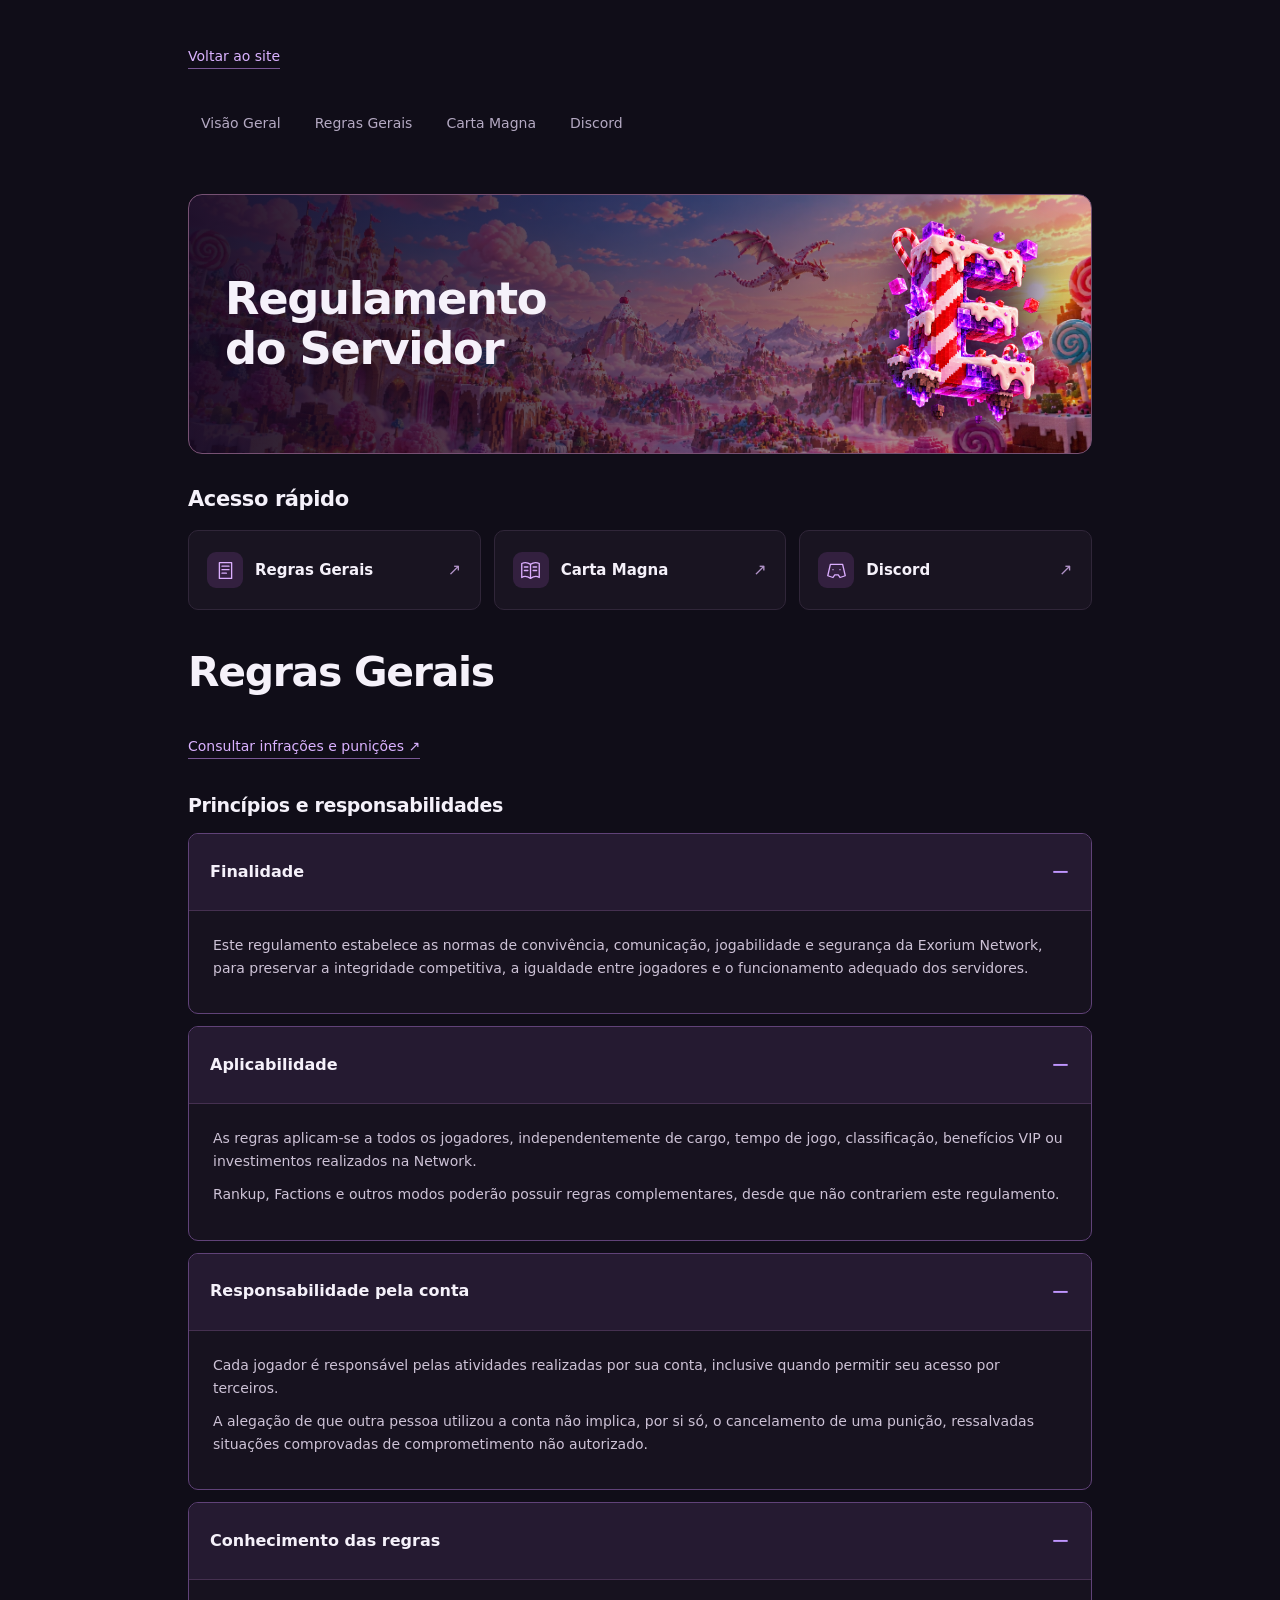
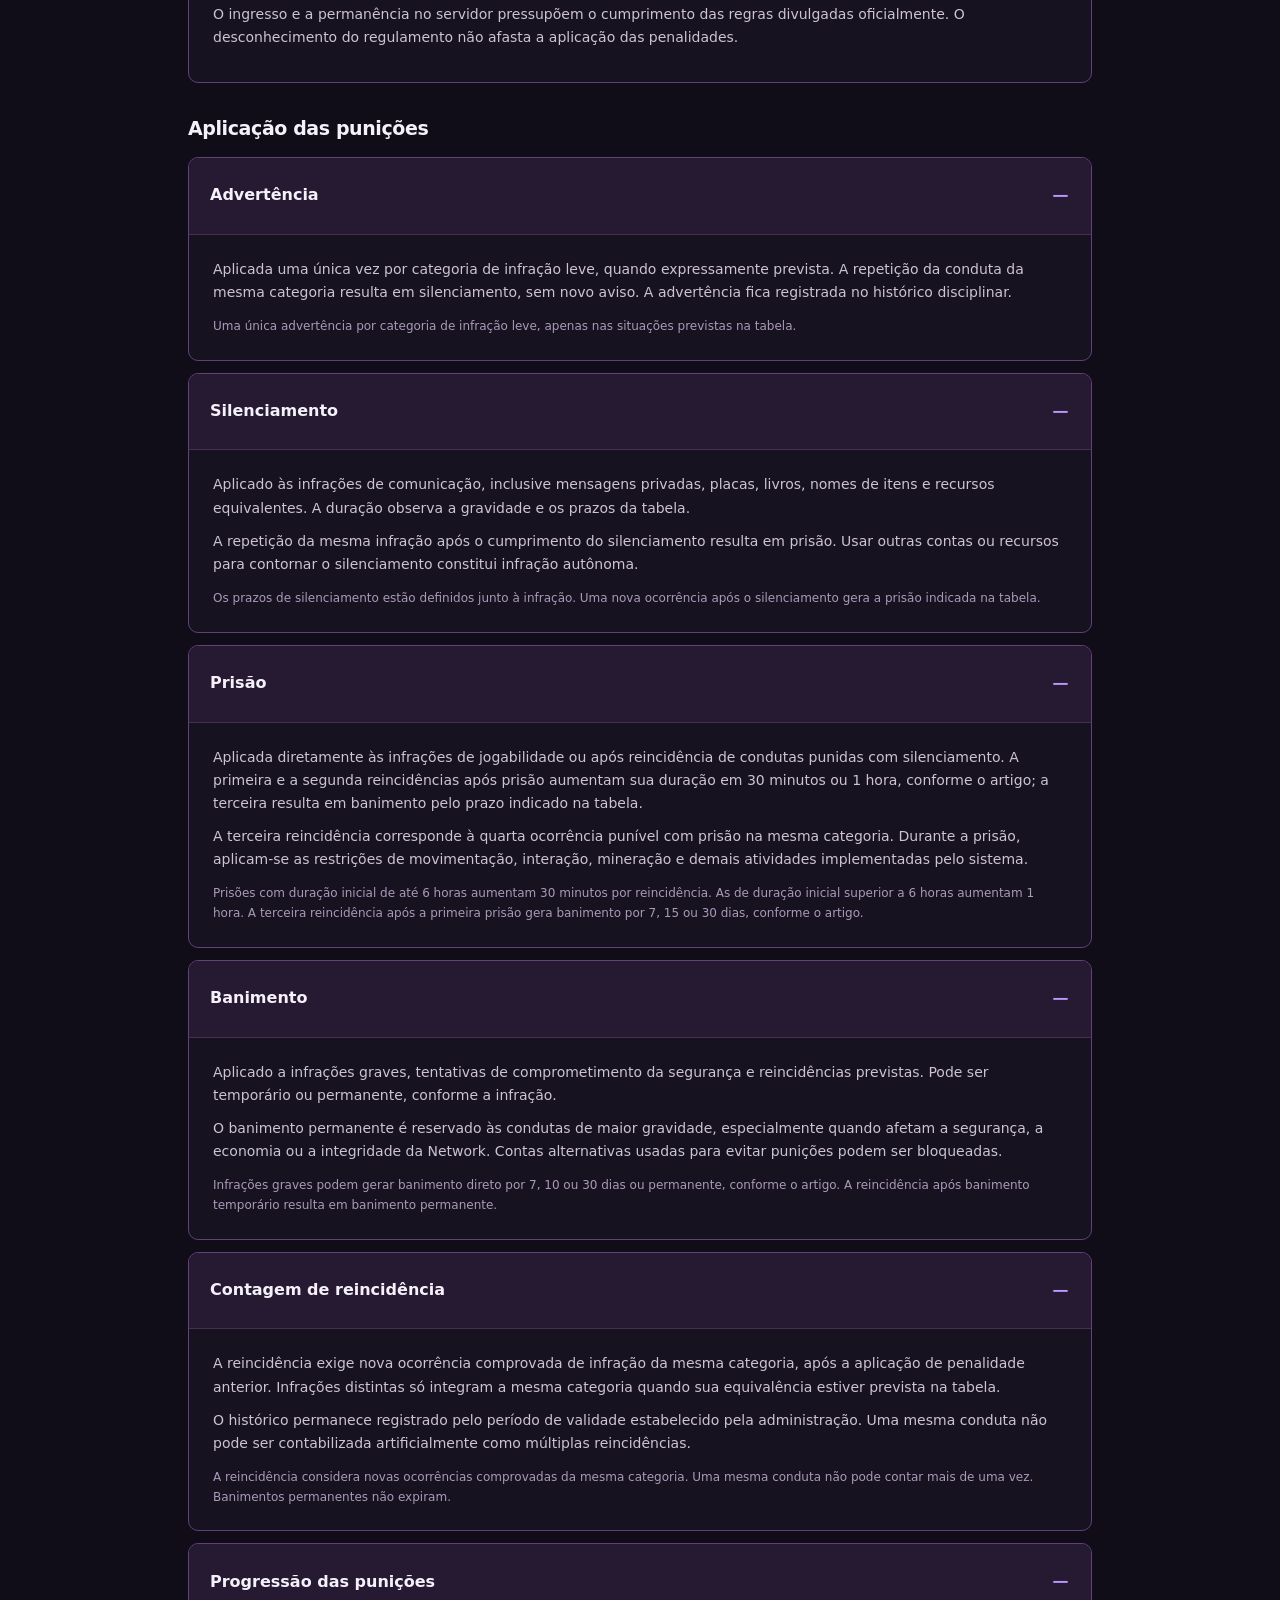
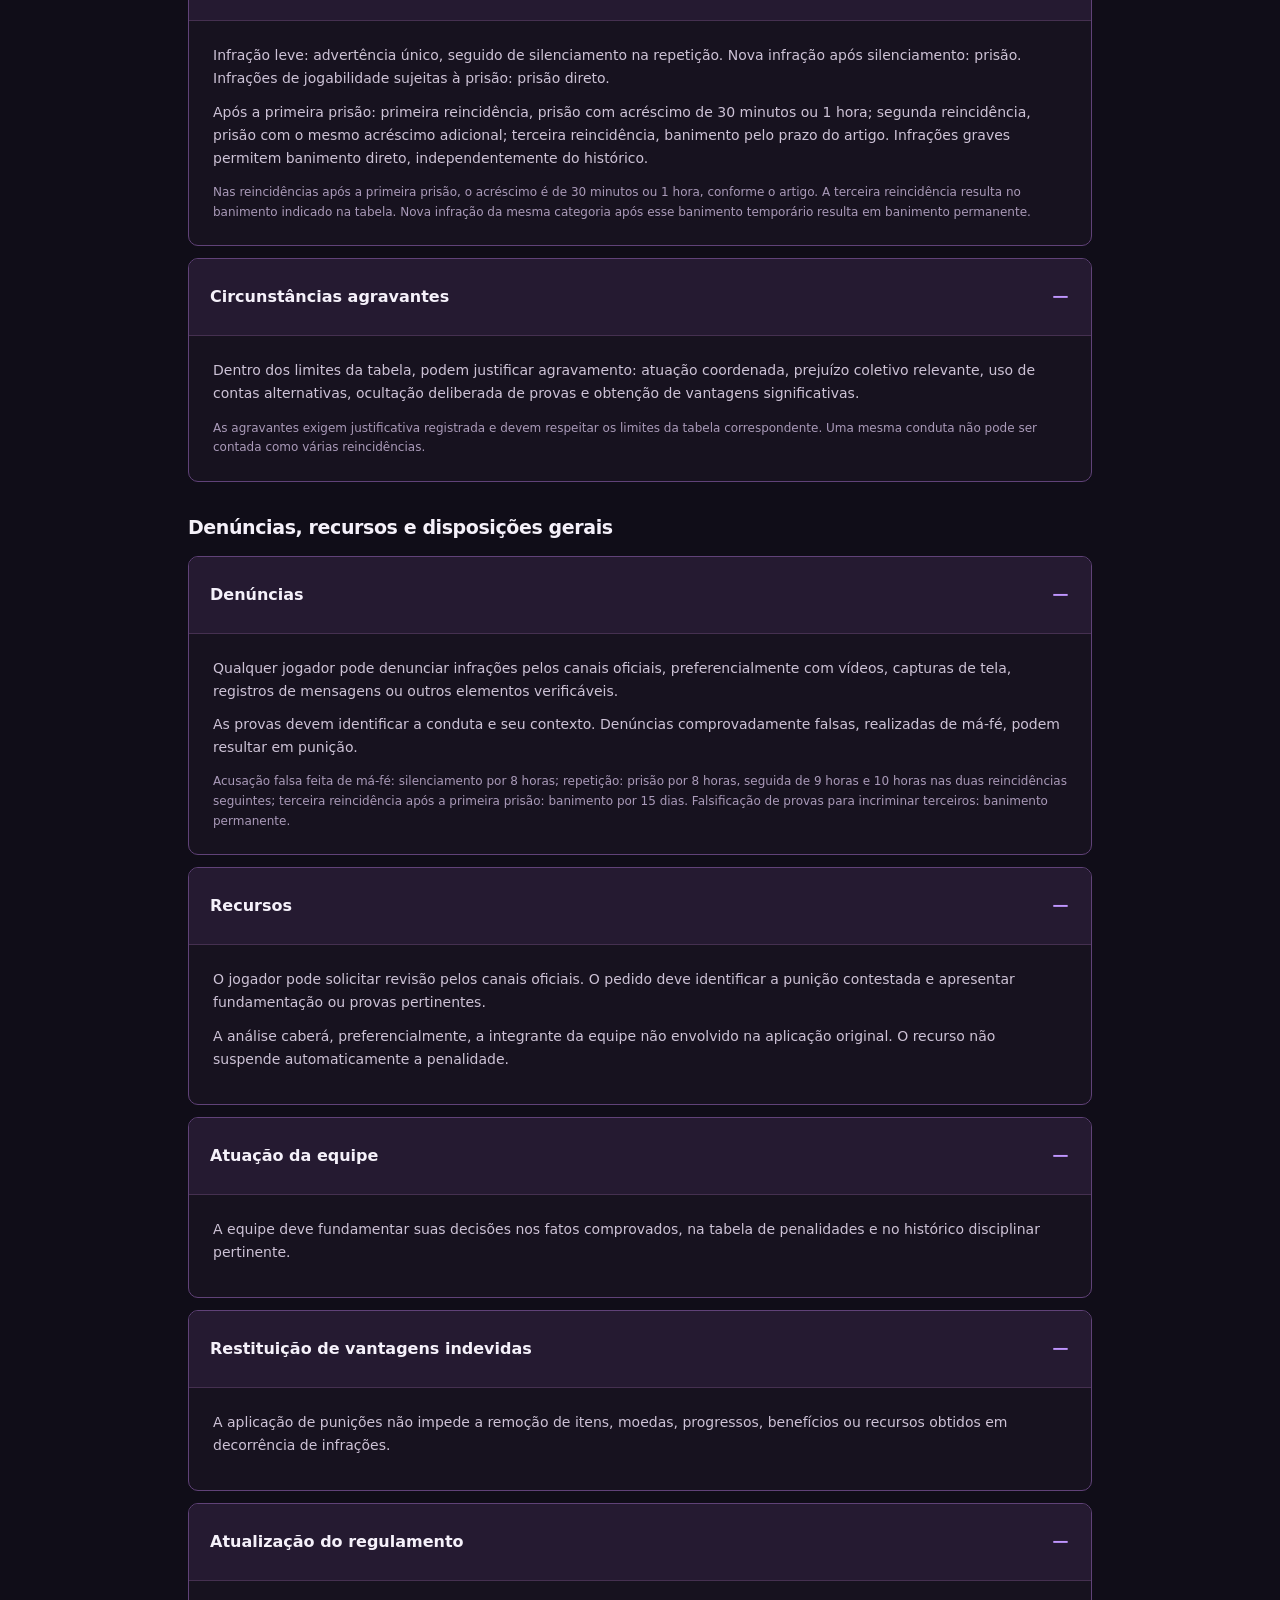
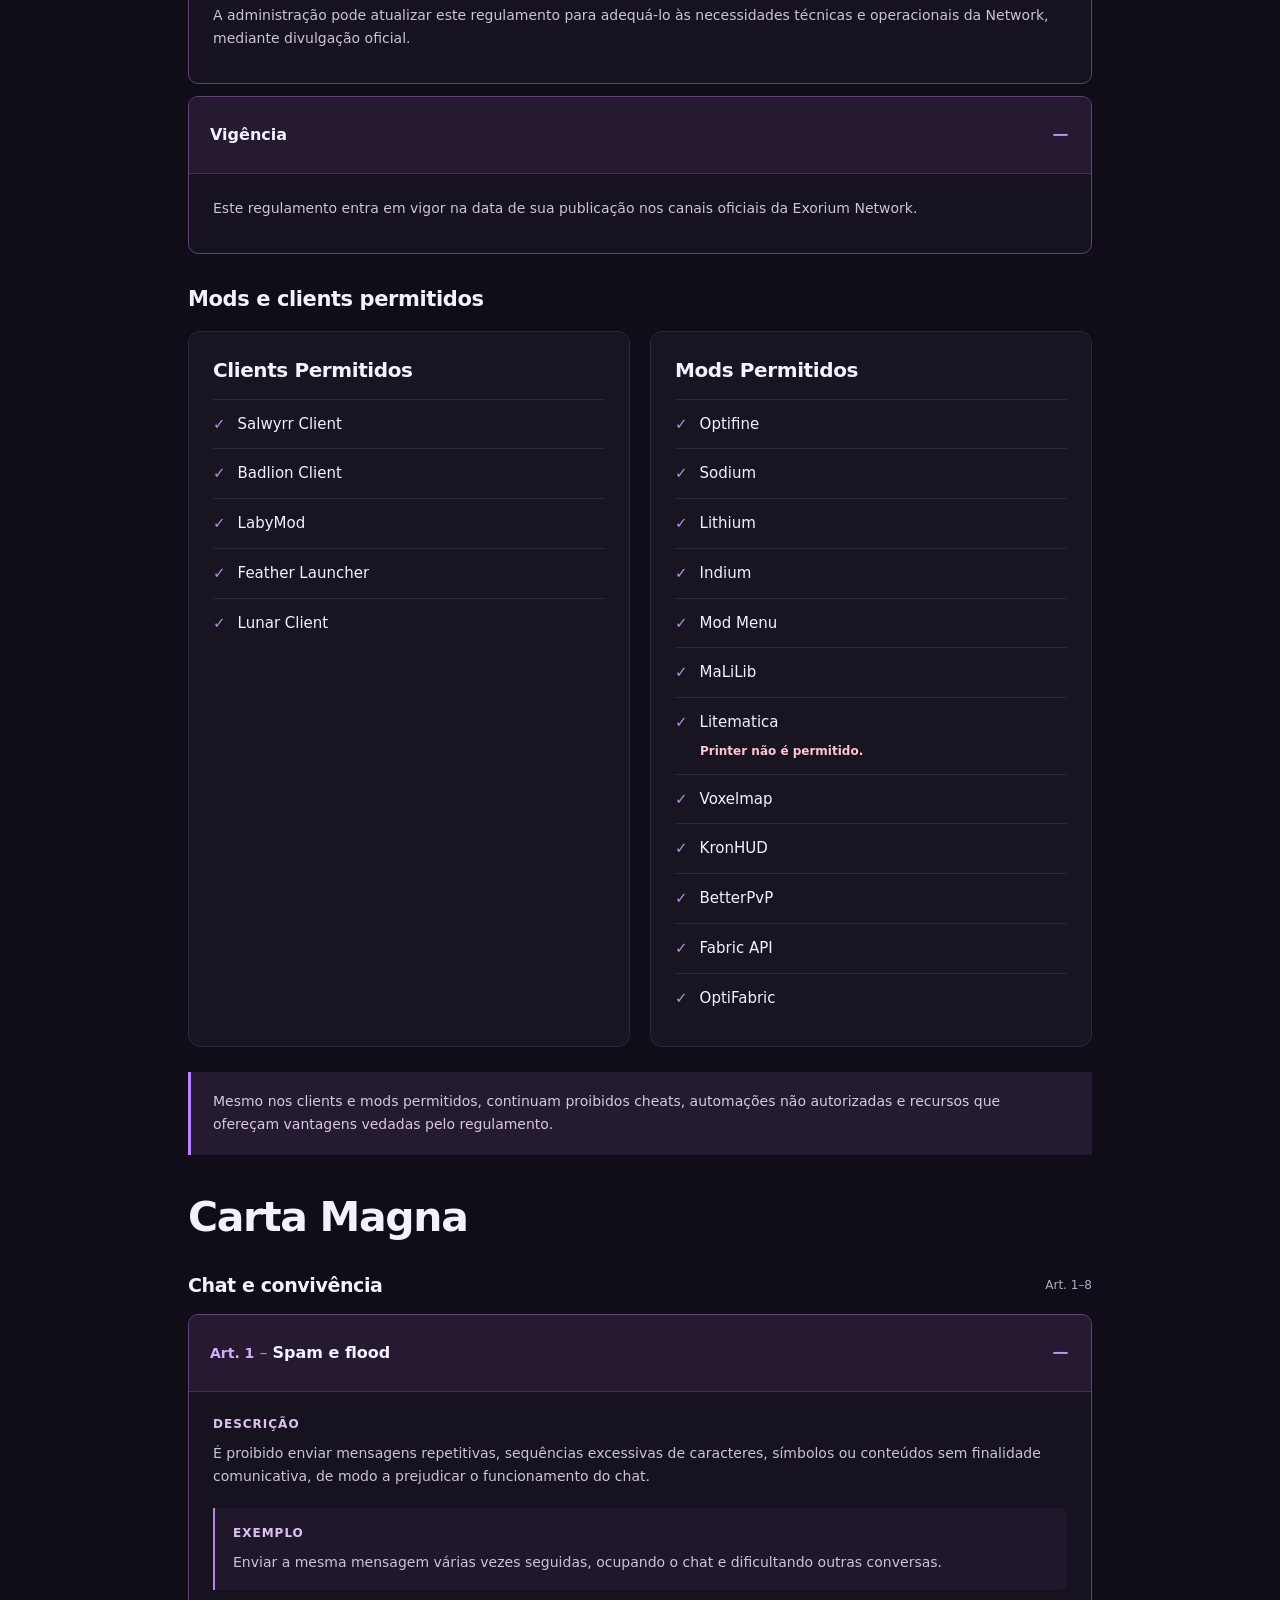
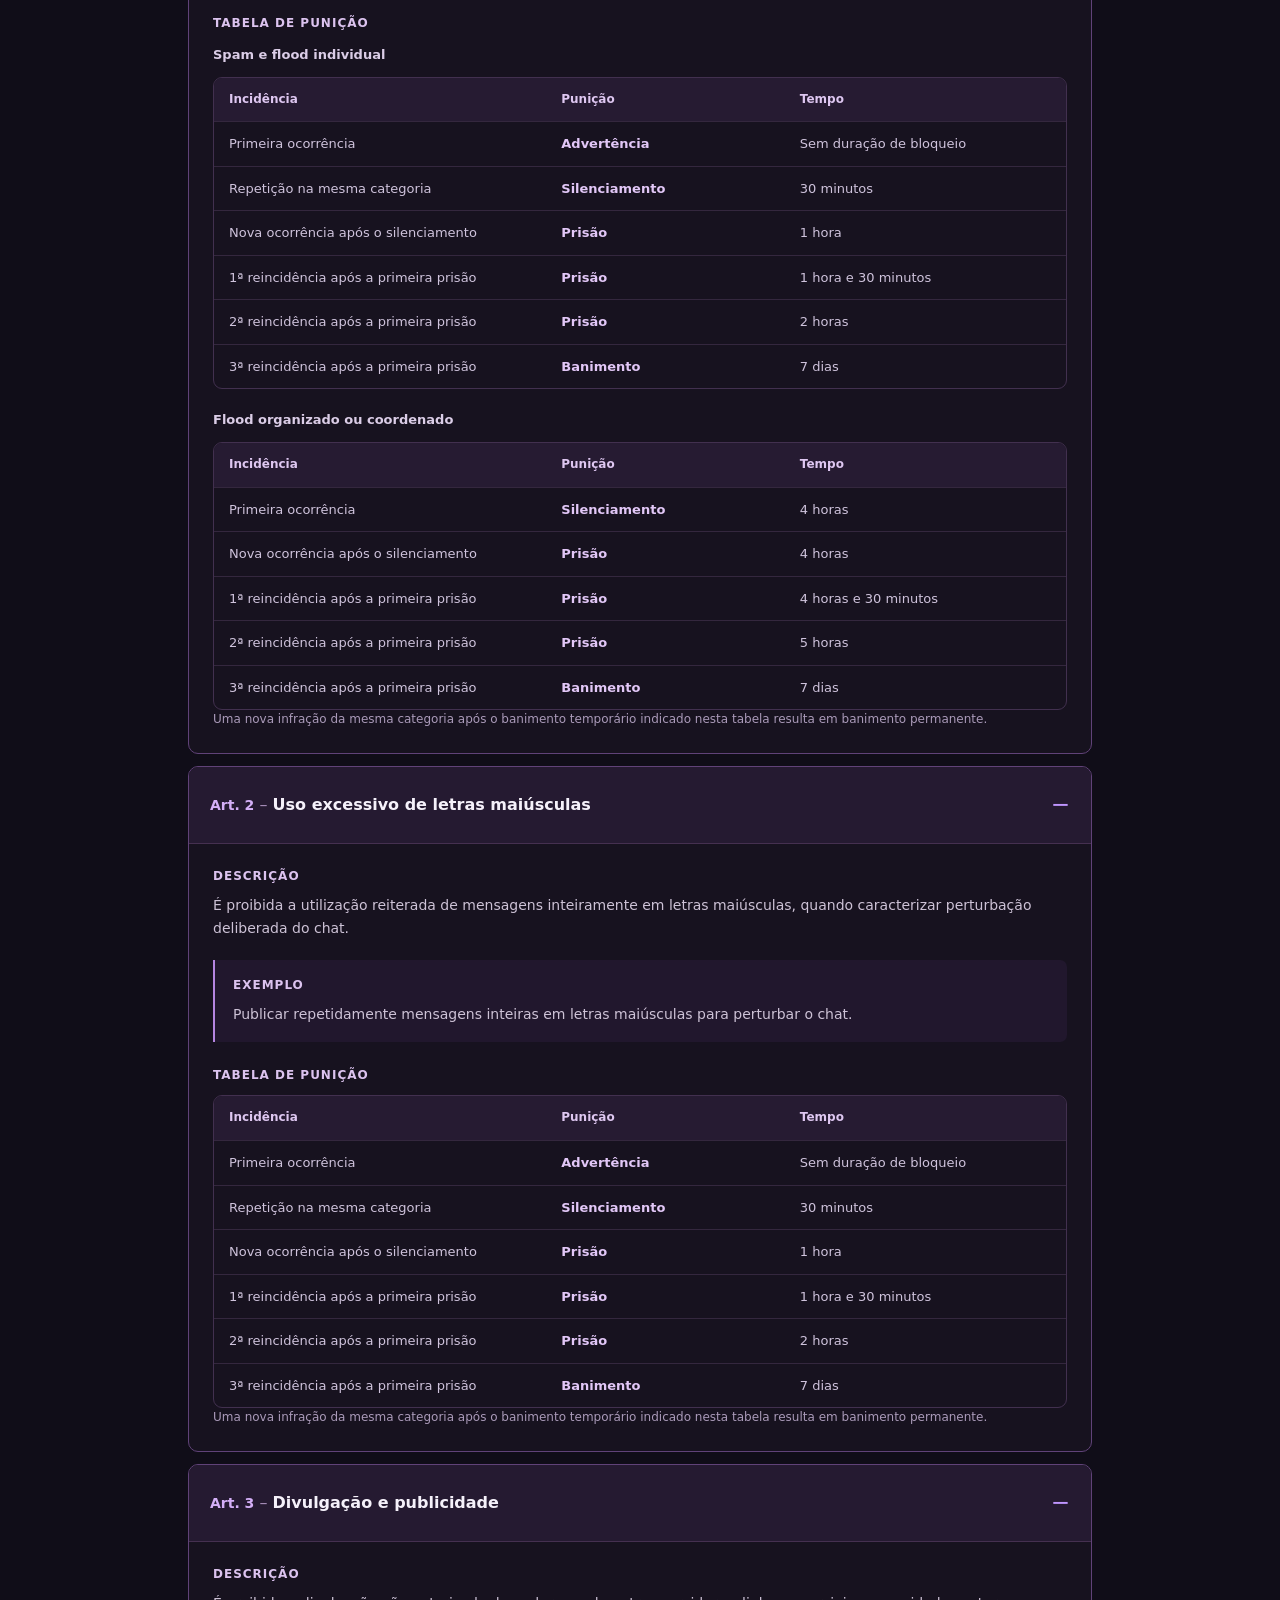
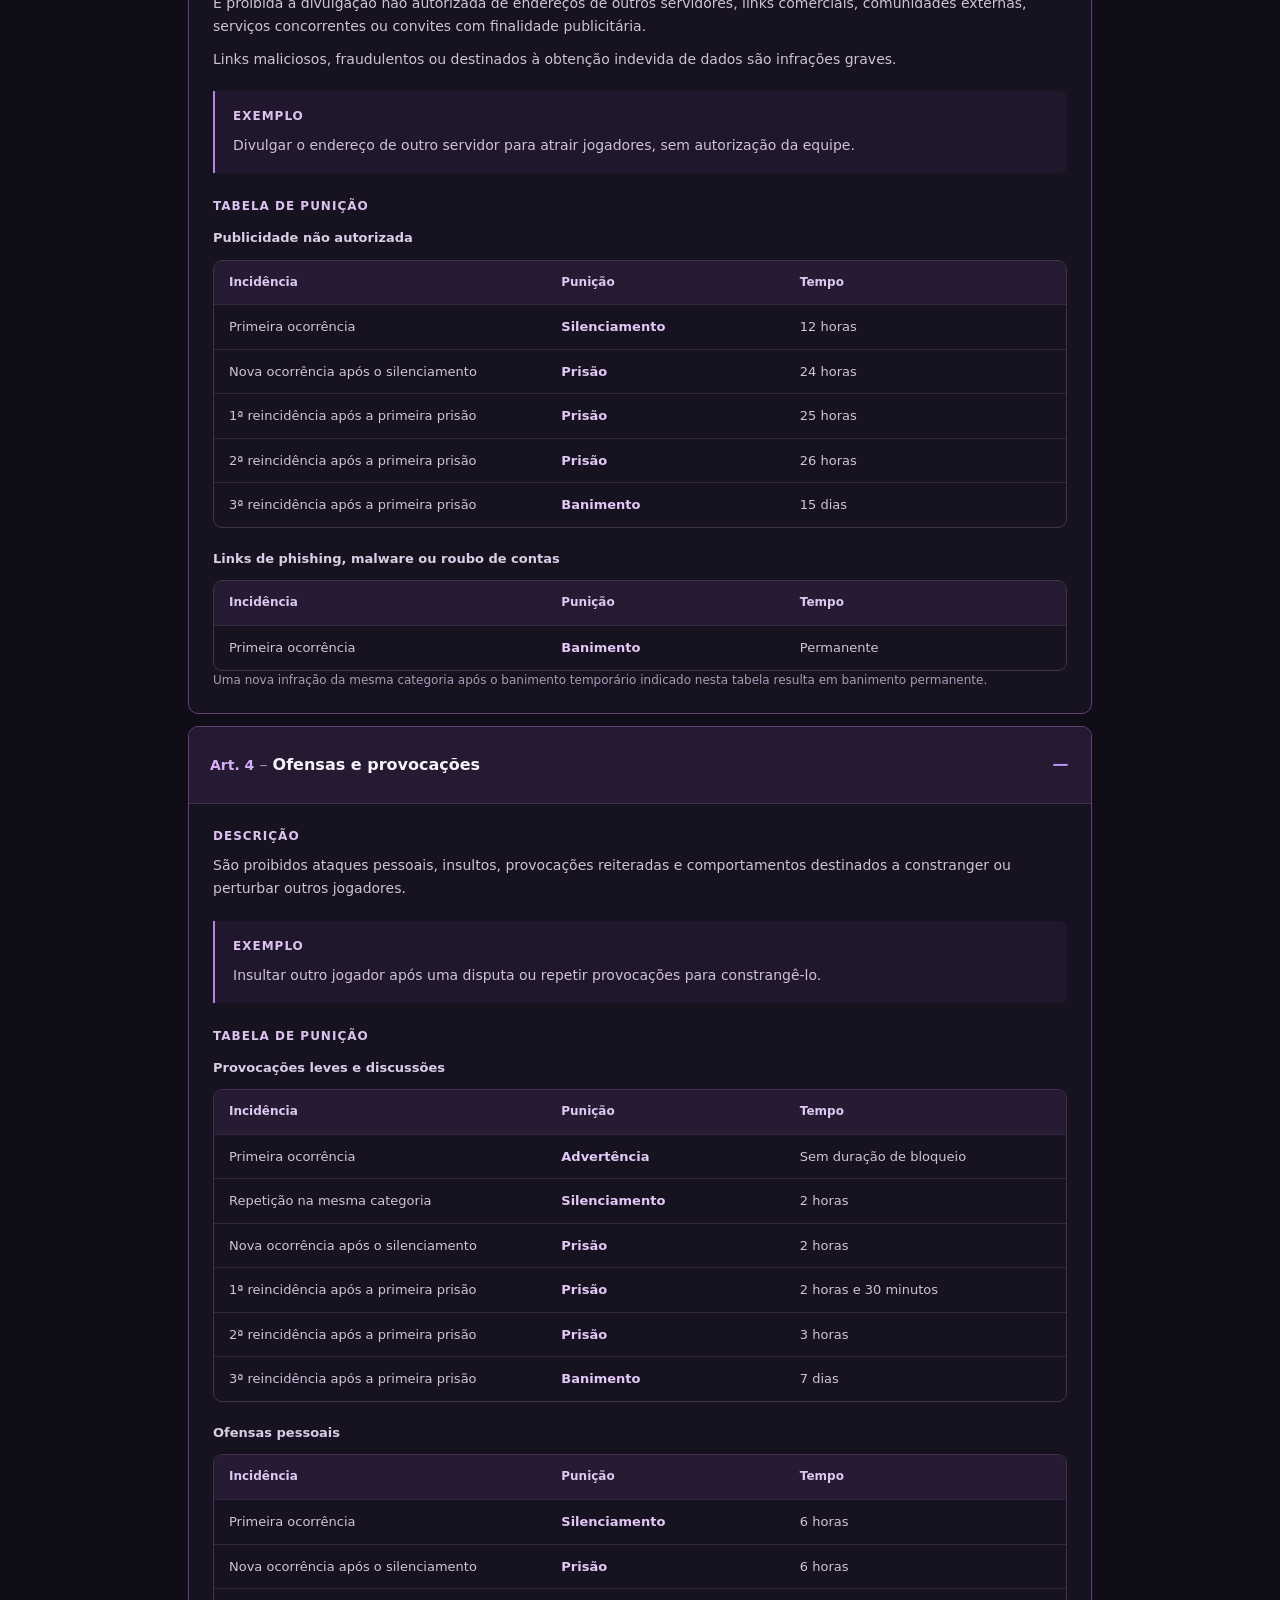
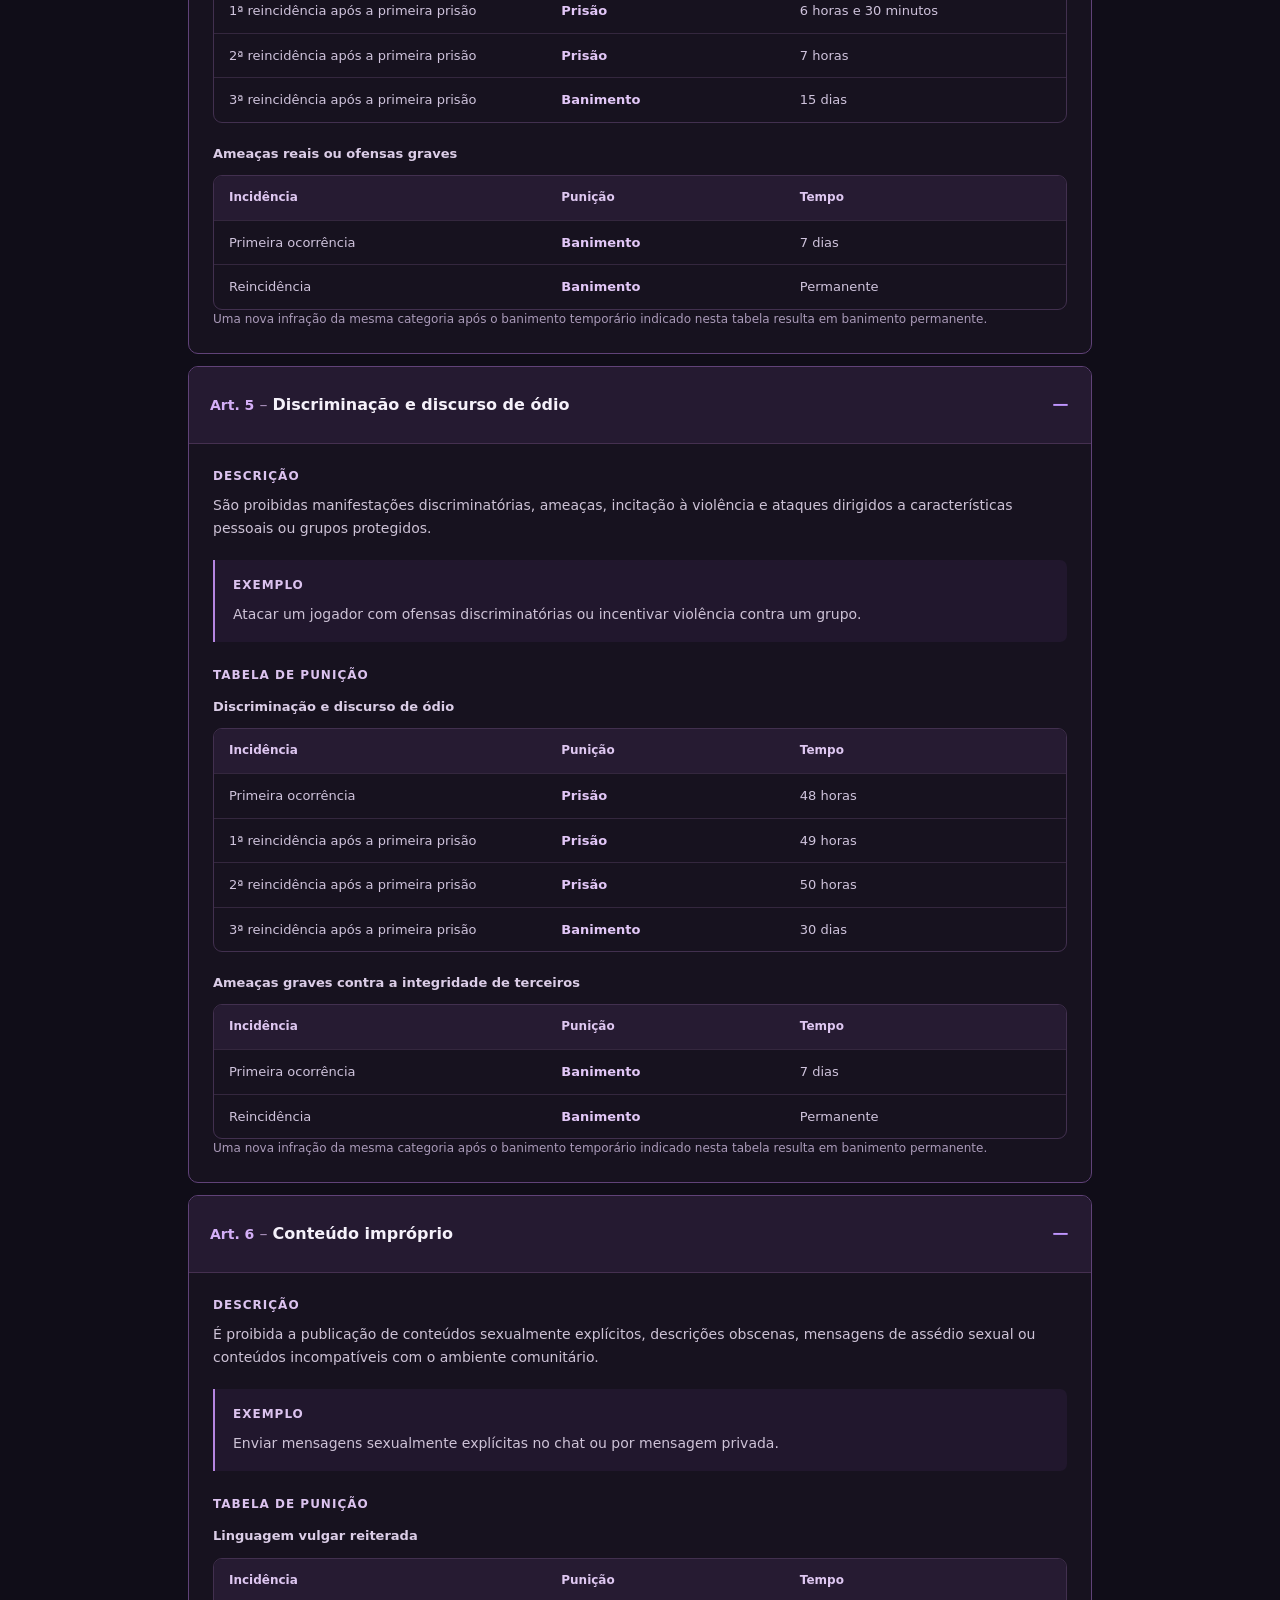
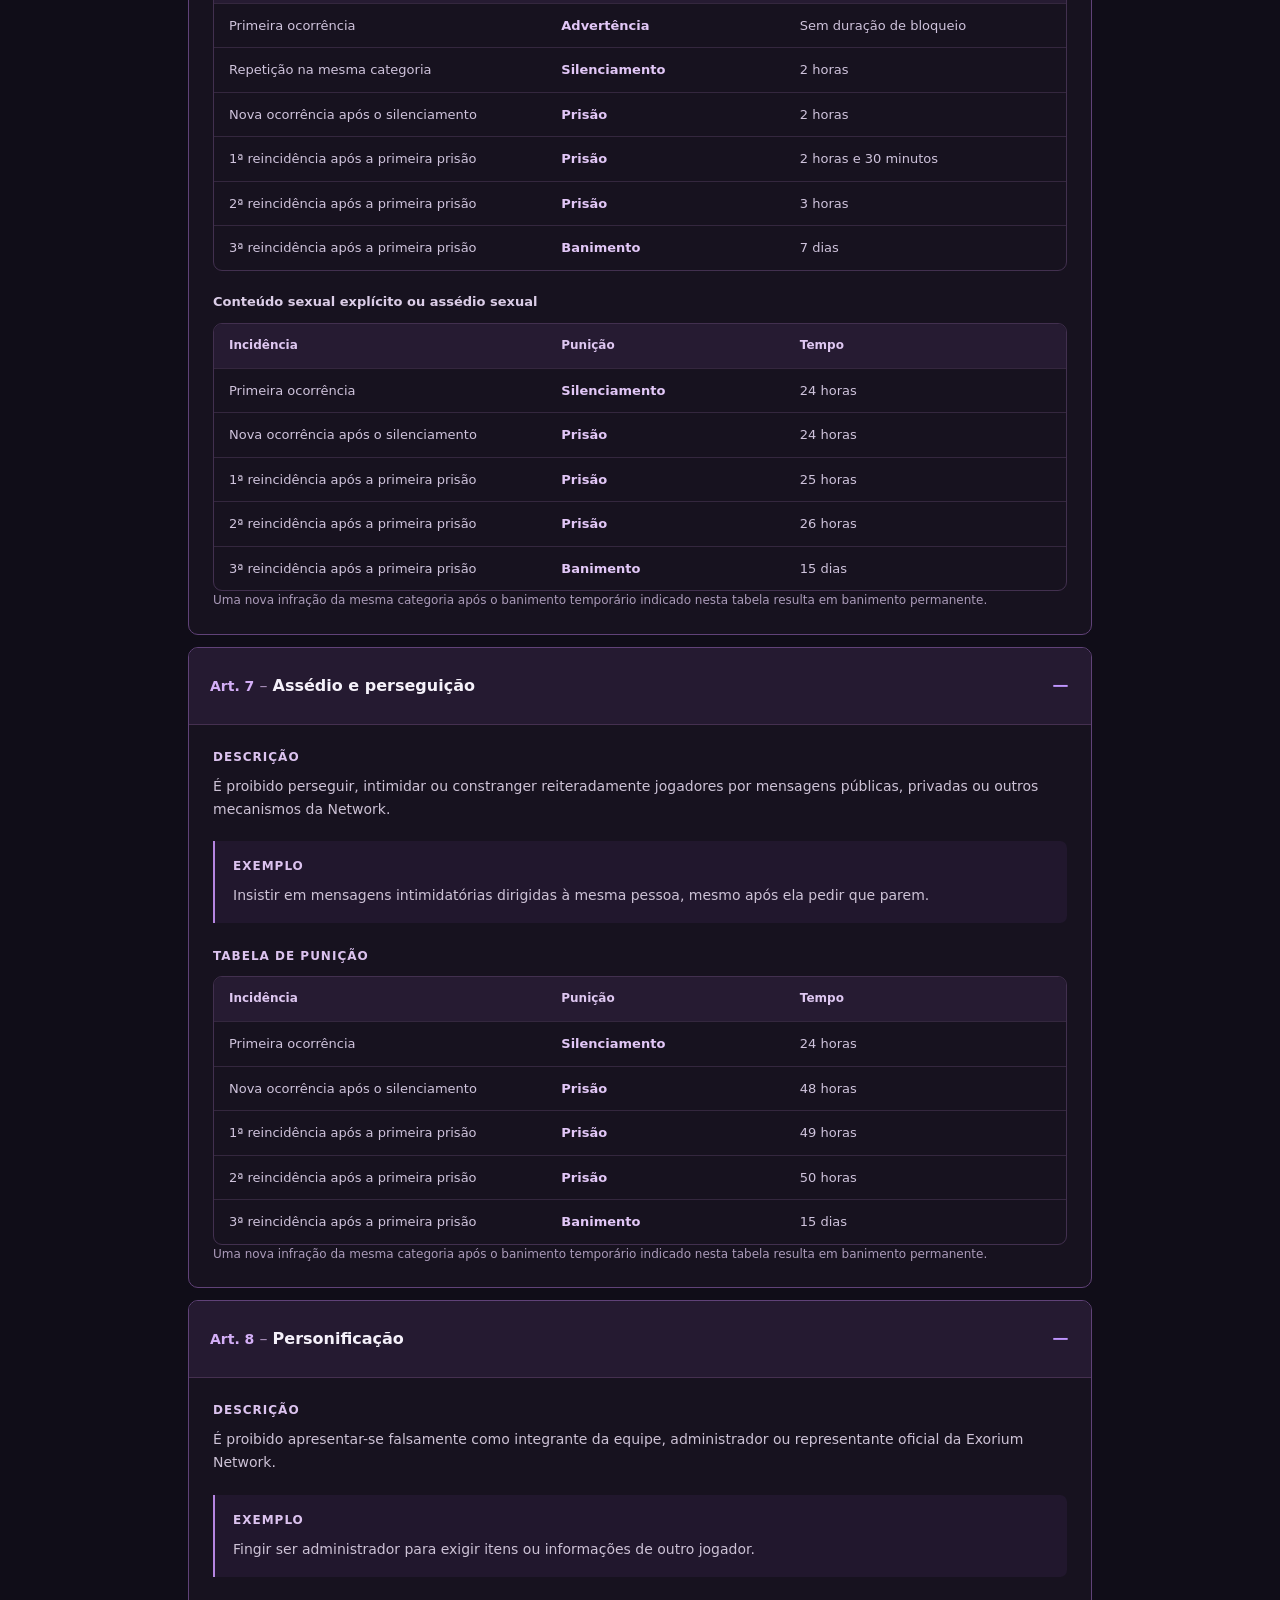
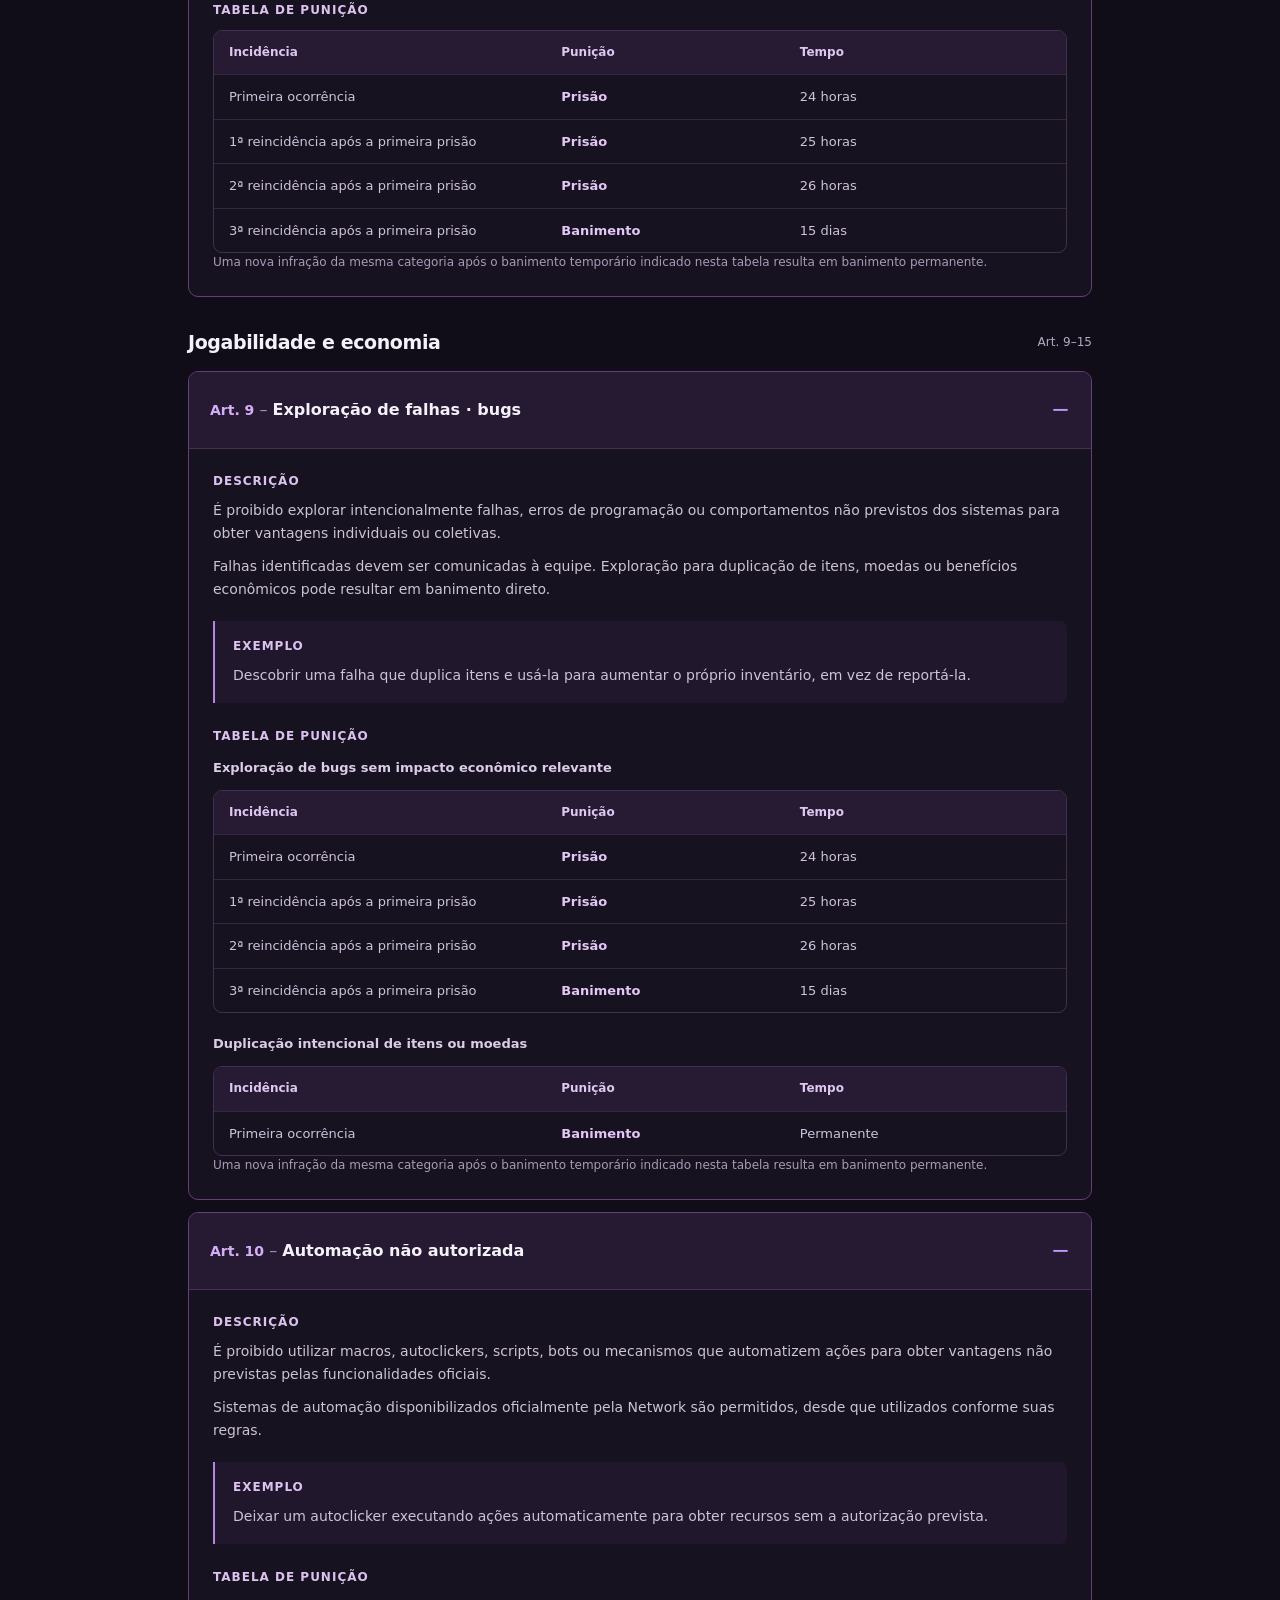
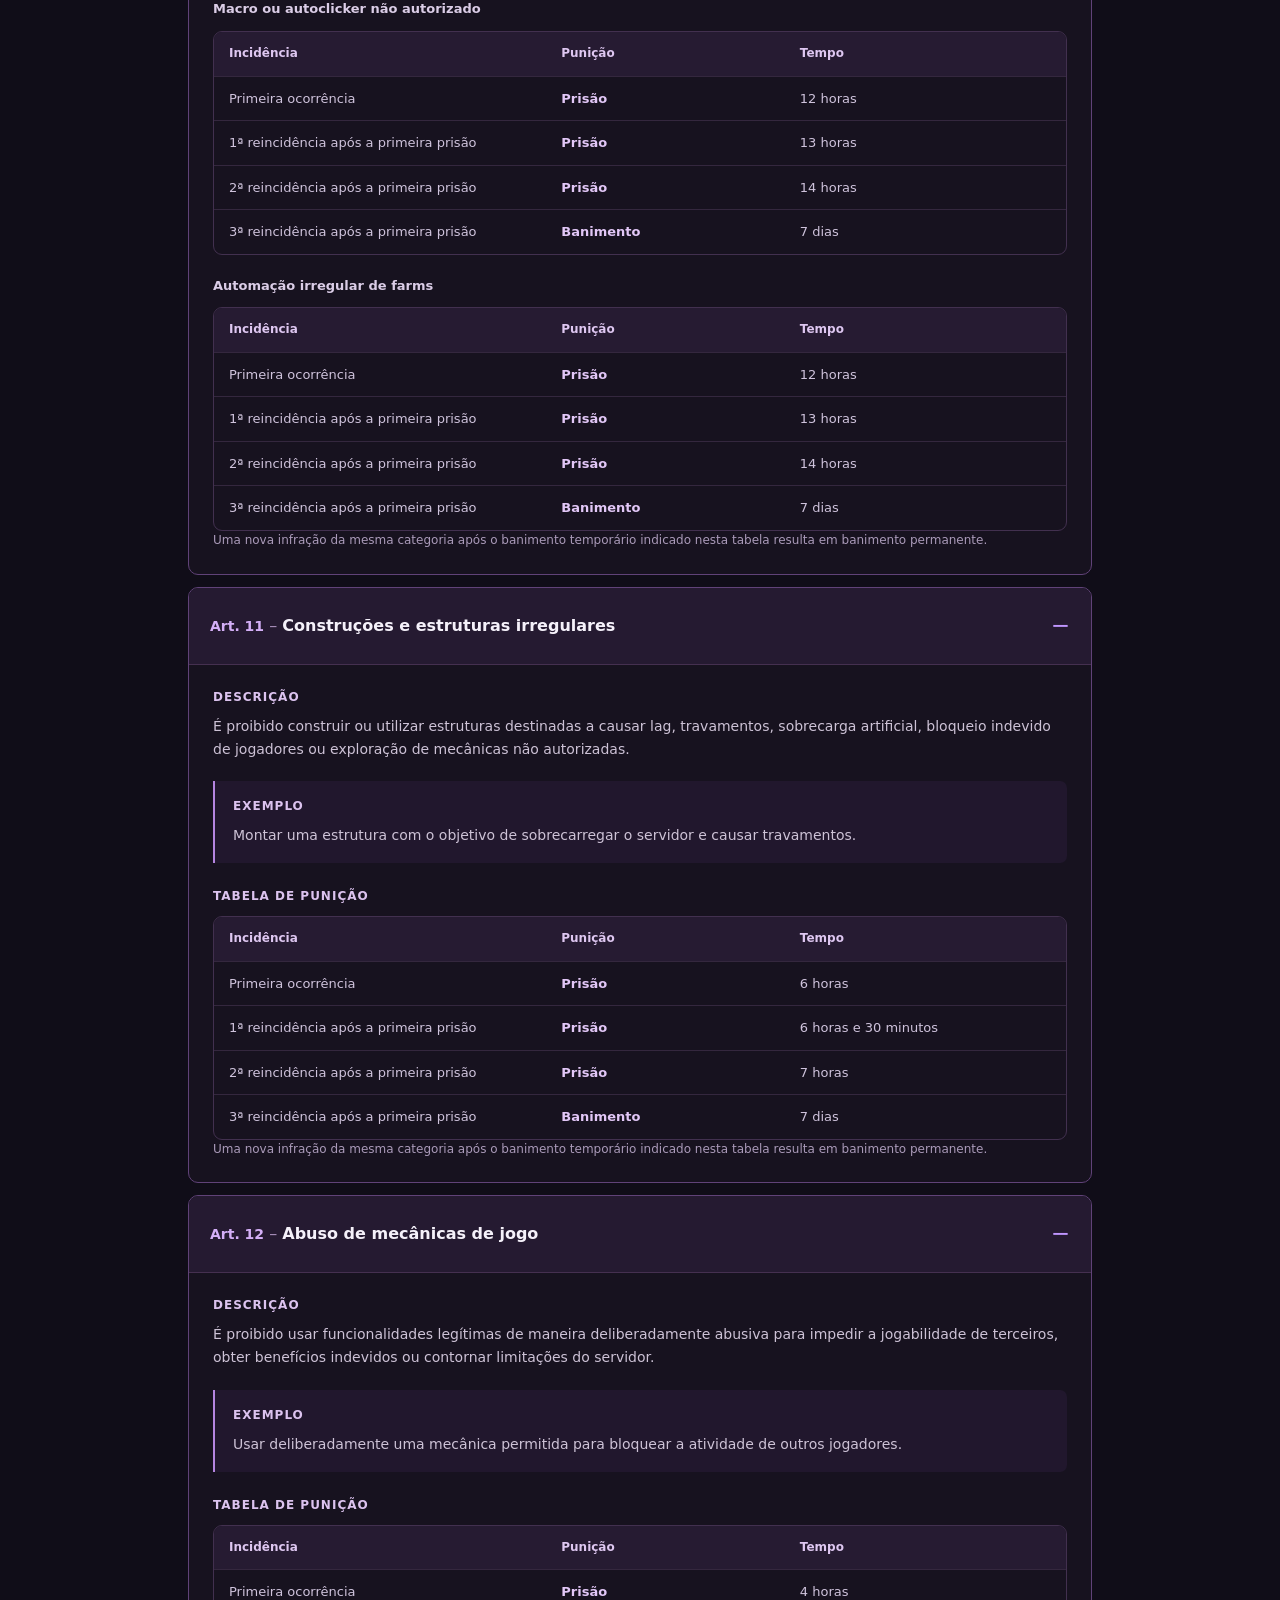
==== commit 0b65e236: "Define prazos e progressao das prisoes" ====
--- a/regulamento.html
+++ b/regulamento.html
@@ -1 +1 @@
-<!doctype html><html lang="pt-BR"><head><meta charset="utf-8"><meta name="viewport" content="width=device-width,initial-scale=1"><title>Regulamento completo · Exorium Network</title><link rel="icon" href="logo.webp"><link rel="stylesheet" href="style.css?v=20261014d"><style>main{max-width:1000px;margin:auto;padding-bottom:40px}.fallback-nav{display:flex;flex-wrap:wrap;gap:8px;margin:25px 0}.fallback-section{margin-top:40px;scroll-margin-top:20px}.rule-anchor{display:none}</style></head><body><main><a class="text-link" href="index.html">Voltar ao site</a><nav class="fallback-nav" aria-label="Seções do regulamento"><a href="#inicio">Visão Geral</a><a href="#gerais">Regras Gerais</a><a href="#carta-magna">Carta Magna</a><a href="#discord">Discord</a></nav><section class="fallback-section" id="inicio"><section class="hero"><div class="hero-copy"><h1>Regulamento<br>do Servidor</h1></div><img class="hero-mark" src="logo.webp" width="220" height="240" alt="Logo da Exorium Network"></section><div class="section-head"><h2>Acesso rápido</h2></div><div class="card-grid"><a class="category-card" href="#gerais"><span class="card-icon"><svg viewBox="0 0 24 24" aria-hidden="true"><path d="M5 3h14v18H5zM8 7h8M8 11h8M8 15h5"/></svg></span><h3>Regras Gerais</h3><span class="chevron" aria-hidden="true">↗</span></a><a class="category-card" href="#carta-magna"><span class="card-icon"><svg viewBox="0 0 24 24" aria-hidden="true"><path d="M12 5C8 2 4 3 2 4v16c3-2 7-1 10 1 3-2 7-3 10-1V4c-2-1-6-2-10 1v16M5 8h4M5 12h4M15 8h4M15 12h4"/></svg></span><h3>Carta Magna</h3><span class="chevron" aria-hidden="true">↗</span></a><a class="category-card" href="#discord"><span class="card-icon"><svg viewBox="0 0 24 24" aria-hidden="true"><path d="M5 5h14l3 13-6 2-2-3h-4l-2 3-6-2zM8 11h.01M16 11h.01"/></svg></span><h3>Discord</h3><span class="chevron" aria-hidden="true">↗</span></a></div></section><section class="fallback-section" id="gerais"><div class="page-intro"><h1>Regras Gerais</h1></div><a class="text-link" href="#carta-magna">Consultar infrações e punições <span aria-hidden="true">↗</span></a><section class="article-group" id="grupo-gerais"><div class="group-heading"><h2>Princípios e responsabilidades</h2></div><details class="rule policy-rule" id="art-1" open><summary><span class="rule-title">Finalidade</span></summary><div class="rule-body"><p>Este regulamento estabelece as normas de convivência, comunicação, jogabilidade e segurança da Exorium Network, para preservar a integridade competitiva, a igualdade entre jogadores e o funcionamento adequado dos servidores.</p><a class="rule-anchor" href="#art-1">Link para esta orientação</a></div></details><details class="rule policy-rule" id="art-2" open><summary><span class="rule-title">Aplicabilidade</span></summary><div class="rule-body"><p>As regras aplicam-se a todos os jogadores, independentemente de cargo, tempo de jogo, classificação, benefícios VIP ou investimentos realizados na Network.</p><p>Rankup, Factions e outros modos poderão possuir regras complementares, desde que não contrariem este regulamento.</p><a class="rule-anchor" href="#art-2">Link para esta orientação</a></div></details><details class="rule policy-rule" id="art-3" open><summary><span class="rule-title">Responsabilidade pela conta</span></summary><div class="rule-body"><p>Cada jogador é responsável pelas atividades realizadas por sua conta, inclusive quando permitir seu acesso por terceiros.</p><p>A alegação de que outra pessoa utilizou a conta não implica, por si só, o cancelamento de uma punição, ressalvadas situações comprovadas de comprometimento não autorizado.</p><a class="rule-anchor" href="#art-3">Link para esta orientação</a></div></details><details class="rule policy-rule" id="art-4" open><summary><span class="rule-title">Conhecimento das regras</span></summary><div class="rule-body"><p>O ingresso e a permanência no servidor pressupõem o cumprimento das regras divulgadas oficialmente. O desconhecimento do regulamento não afasta a aplicação das penalidades.</p><a class="rule-anchor" href="#art-4">Link para esta orientação</a></div></details></section><section class="article-group" id="grupo-punicoes"><div class="group-heading"><h2>Aplicação das punições</h2></div><details class="rule policy-rule" id="art-5" open><summary><span class="rule-title">Advertência</span></summary><div class="rule-body"><p>Aplicada uma única vez por categoria de infração leve, quando expressamente prevista. A repetição da conduta da mesma categoria resulta em silenciamento, sem novo aviso. A advertência fica registrada no histórico disciplinar.</p><p class="table-note">Tipo: advertência. Aplicação: uma única vez por categoria de infração leve; sem duração de bloqueio.</p><a class="rule-anchor" href="#art-5">Link para esta orientação</a></div></details><details class="rule policy-rule" id="art-6" open><summary><span class="rule-title">Silenciamento</span></summary><div class="rule-body"><p>Aplicado às infrações de comunicação, inclusive mensagens privadas, placas, livros, nomes de itens e recursos equivalentes. A duração observa a gravidade e os prazos da tabela.</p><p>A repetição da mesma infração após o cumprimento do silenciamento resulta em prisão. Usar outras contas ou recursos para contornar o silenciamento constitui infração autônoma.</p><p class="table-note">Tipo: silenciamento. Duração: conforme a infração, de 15 minutos a 24 horas na tabela vigente.</p><a class="rule-anchor" href="#art-6">Link para esta orientação</a></div></details><details class="rule policy-rule" id="art-7" open><summary><span class="rule-title">Prisão</span></summary><div class="rule-body"><p>Aplicada diretamente às infrações de jogabilidade ou após reincidência de condutas punidas com silenciamento. A primeira reincidência após prisão amplia sua duração; a segunda amplia novamente; a terceira resulta em banimento.</p><p>A terceira reincidência corresponde à quarta ocorrência punível com prisão na mesma categoria. Durante a prisão, aplicam-se as restrições de movimentação, interação, mineração e demais atividades implementadas pelo sistema.</p><p class="table-note">Tipo: prisão. Duração: conforme a infração e a reincidência; consulte os prazos junto a cada artigo.</p><a class="rule-anchor" href="#art-7">Link para esta orientação</a></div></details><details class="rule policy-rule" id="art-8" open><summary><span class="rule-title">Banimento</span></summary><div class="rule-body"><p>Aplicado a infrações graves, tentativas de comprometimento da segurança e reincidências previstas. Pode ser temporário ou permanente, conforme a infração.</p><p>O banimento permanente é reservado às condutas de maior gravidade, especialmente quando afetam a segurança, a economia ou a integridade da Network. Contas alternativas usadas para evitar punições podem ser bloqueadas.</p><p class="table-note">Tipo: banimento. Duração: 15 dias, 30 dias ou permanente, conforme a infração; casos sem prazo fixado dependem da administração.</p><a class="rule-anchor" href="#art-8">Link para esta orientação</a></div></details><details class="rule policy-rule" id="art-29" open><summary><span class="rule-title">Contagem de reincidência</span></summary><div class="rule-body"><p>A reincidência exige nova ocorrência comprovada de infração da mesma categoria, após a aplicação de penalidade anterior. Infrações distintas só integram a mesma categoria quando sua equivalência estiver prevista na tabela.</p><p>O histórico permanece registrado pelo período de validade estabelecido pela administração. Uma mesma conduta não pode ser contabilizada artificialmente como múltiplas reincidências.</p><p class="table-note">O prazo de validade do histórico é definido pela administração; este regulamento não fixa um período numérico.</p><a class="rule-anchor" href="#art-29">Link para esta orientação</a></div></details><details class="rule policy-rule" id="art-30" open><summary><span class="rule-title">Progressão das punições</span></summary><div class="rule-body"><p>Infração leve: advertência único, seguido de silenciamento na repetição. Nova infração após silenciamento: prisão. Infrações de jogabilidade sujeitas à prisão: prisão direto.</p><p>Após a primeira prisão: primeira reincidência, prisão ampliada; segunda reincidência, prisão novamente ampliada; terceira reincidência, banimento. Infrações graves permitem banimento direto, independentemente do histórico.</p><p class="table-note">A terceira reincidência após a primeira prisão gera banimento. Quando não houver prazo específico, a duração será definida pela administração.</p><a class="rule-anchor" href="#art-30">Link para esta orientação</a></div></details><details class="rule policy-rule" id="art-31" open><summary><span class="rule-title">Circunstâncias agravantes</span></summary><div class="rule-body"><p>Dentro dos limites da tabela, podem justificar agravamento: atuação coordenada, prejuízo coletivo relevante, uso de contas alternativas, ocultação deliberada de provas e obtenção de vantagens significativas.</p><p class="table-note">O agravamento deve respeitar os limites da tabela; não há acréscimo fixo de tempo para todas as situações.</p><a class="rule-anchor" href="#art-31">Link para esta orientação</a></div></details></section><section class="article-group" id="grupo-recursos"><div class="group-heading"><h2>Denúncias, recursos e disposições gerais</h2></div><details class="rule policy-rule" id="art-32" open><summary><span class="rule-title">Denúncias</span></summary><div class="rule-body"><p>Qualquer jogador pode denunciar infrações pelos canais oficiais, preferencialmente com vídeos, capturas de tela, registros de mensagens ou outros elementos verificáveis.</p><p>As provas devem identificar a conduta e seu contexto. Denúncias comprovadamente falsas, realizadas de má-fé, podem resultar em punição.</p><p class="table-note">Denúncia falsa de má-fé: sujeita a punição, sem tipo ou duração específicos fixados neste regulamento.</p><a class="rule-anchor" href="#art-32">Link para esta orientação</a></div></details><details class="rule policy-rule" id="art-33" open><summary><span class="rule-title">Recursos</span></summary><div class="rule-body"><p>O jogador pode solicitar revisão pelos canais oficiais. O pedido deve identificar a punição contestada e apresentar fundamentação ou provas pertinentes.</p><p>A análise caberá, preferencialmente, a integrante da equipe não envolvido na aplicação original. O recurso não suspende automaticamente a penalidade.</p><a class="rule-anchor" href="#art-33">Link para esta orientação</a></div></details><details class="rule policy-rule" id="art-34" open><summary><span class="rule-title">Atuação da equipe</span></summary><div class="rule-body"><p>A equipe deve fundamentar suas decisões nos fatos comprovados, na tabela de penalidades e no histórico disciplinar pertinente.</p><a class="rule-anchor" href="#art-34">Link para esta orientação</a></div></details><details class="rule policy-rule" id="art-35" open><summary><span class="rule-title">Restituição de vantagens indevidas</span></summary><div class="rule-body"><p>A aplicação de punições não impede a remoção de itens, moedas, progressos, benefícios ou recursos obtidos em decorrência de infrações.</p><a class="rule-anchor" href="#art-35">Link para esta orientação</a></div></details><details class="rule policy-rule" id="art-36" open><summary><span class="rule-title">Atualização do regulamento</span></summary><div class="rule-body"><p>A administração pode atualizar este regulamento para adequá-lo às necessidades técnicas e operacionais da Network, mediante divulgação oficial.</p><a class="rule-anchor" href="#art-36">Link para esta orientação</a></div></details><details class="rule policy-rule" id="art-37" open><summary><span class="rule-title">Vigência</span></summary><div class="rule-body"><p>Este regulamento entra em vigor na data de sua publicação nos canais oficiais da Exorium Network.</p><a class="rule-anchor" href="#art-37">Link para esta orientação</a></div></details></section><div class="section-head"><h2>Mods e clients permitidos</h2></div><div class="allowed-grid" id="mods-permitidos"><section class="allowed-panel"><h2>Clients Permitidos</h2><ul class="allowed-list"><li>Salwyrr Client</li><li>Badlion Client</li><li>LabyMod</li><li>Feather Launcher</li><li>Lunar Client</li></ul></section><section class="allowed-panel"><h2>Mods Permitidos</h2><ul class="allowed-list"><li>Optifine</li><li>Sodium</li><li>Lithium</li><li>Indium</li><li>Mod Menu</li><li>MaLiLib</li><li>Litematica<strong class="restriction">Printer não é permitido.</strong></li><li>Voxelmap</li><li>KronHUD</li><li>BetterPvP</li><li>Fabric API</li><li>OptiFabric</li></ul></section></div><div class="callout">Mesmo nos clients e mods permitidos, continuam proibidos cheats, automações não autorizadas e recursos que ofereçam vantagens vedadas pelo regulamento.</div></section><section class="fallback-section" id="carta-magna"><div class="page-intro"><h1>Carta Magna</h1></div><section class="article-group" id="grupo-comunicacao"><div class="group-heading"><h2>Chat e convivência</h2><span>Art. 1–8</span></div><details class="rule" id="art-9" open><summary><span class="rule-heading"><span class="art">Art. 1</span><span class="article-dash" aria-hidden="true"> – </span><span class="rule-title">Spam e flood</span></span></summary><div class="rule-body"><section class="article-description"><h3>Descrição</h3><p>É proibido enviar mensagens repetitivas, sequências excessivas de caracteres, símbolos ou conteúdos sem finalidade comunicativa, de modo a prejudicar o funcionamento do chat.</p></section><section class="example"><h3>Exemplo</h3><p>Enviar a mesma mensagem várias vezes seguidas, ocupando o chat e dificultando outras conversas.</p></section><section class="punishment"><h3>Tabela de Punição</h3><div class="penalty-section"><div class="table-wrap" tabindex="0" role="region" aria-label="Punições do artigo 1"><table><thead><tr><th scope="col">Incidência</th><th scope="col">Punição</th><th scope="col">Tempo</th></tr></thead><tbody><tr><th scope="row">Primeira ocorrência</th><td>Advertência</td><td>Sem duração de bloqueio</td></tr><tr><th scope="row">Repetição na mesma categoria</th><td>Silenciamento</td><td>30 minutos</td></tr><tr><th scope="row">Nova ocorrência após o silenciamento</th><td>Prisão</td><td>1 hora</td></tr><tr><th scope="row">1ª reincidência após a primeira prisão</th><td>Prisão ampliada</td><td>Definido pela administração</td></tr><tr><th scope="row">2ª reincidência após a primeira prisão</th><td>Prisão novamente ampliada</td><td>Definido pela administração</td></tr><tr><th scope="row">3ª reincidência após a primeira prisão</th><td>Banimento</td><td>Definido pela administração</td></tr></tbody></table></div></div><p class="table-note">Após o silenciamento: prisão de 1 hora. Nas reincidências após prisão, aplica-se a progressão geral.</p></section><a class="rule-anchor" href="#art-9">Link para este artigo</a></div></details><details class="rule" id="art-10" open><summary><span class="rule-heading"><span class="art">Art. 2</span><span class="article-dash" aria-hidden="true"> – </span><span class="rule-title">Uso excessivo de letras maiúsculas</span></span></summary><div class="rule-body"><section class="article-description"><h3>Descrição</h3><p>É proibida a utilização reiterada de mensagens inteiramente em letras maiúsculas, quando caracterizar perturbação deliberada do chat.</p></section><section class="example"><h3>Exemplo</h3><p>Publicar repetidamente mensagens inteiras em letras maiúsculas para perturbar o chat.</p></section><section class="punishment"><h3>Tabela de Punição</h3><div class="penalty-section"><div class="table-wrap" tabindex="0" role="region" aria-label="Punições do artigo 2"><table><thead><tr><th scope="col">Incidência</th><th scope="col">Punição</th><th scope="col">Tempo</th></tr></thead><tbody><tr><th scope="row">Primeira ocorrência</th><td>Advertência</td><td>Sem duração de bloqueio</td></tr><tr><th scope="row">Repetição na mesma categoria</th><td>Silenciamento</td><td>15 minutos</td></tr><tr><th scope="row">Nova ocorrência após o silenciamento</th><td>Prisão</td><td>1 hora</td></tr><tr><th scope="row">1ª reincidência após a primeira prisão</th><td>Prisão ampliada</td><td>Definido pela administração</td></tr><tr><th scope="row">2ª reincidência após a primeira prisão</th><td>Prisão novamente ampliada</td><td>Definido pela administração</td></tr><tr><th scope="row">3ª reincidência após a primeira prisão</th><td>Banimento</td><td>Definido pela administração</td></tr></tbody></table></div></div><p class="table-note">Após o silenciamento: prisão de 1 hora. Nas reincidências após prisão, aplica-se a progressão geral.</p></section><a class="rule-anchor" href="#art-10">Link para este artigo</a></div></details><details class="rule" id="art-11" open><summary><span class="rule-heading"><span class="art">Art. 3</span><span class="article-dash" aria-hidden="true"> – </span><span class="rule-title">Divulgação e publicidade</span></span></summary><div class="rule-body"><section class="article-description"><h3>Descrição</h3><p>É proibida a divulgação não autorizada de endereços de outros servidores, links comerciais, comunidades externas, serviços concorrentes ou convites com finalidade publicitária.</p><p>Links maliciosos, fraudulentos ou destinados à obtenção indevida de dados são infrações graves.</p></section><section class="example"><h3>Exemplo</h3><p>Divulgar o endereço de outro servidor para atrair jogadores, sem autorização da equipe.</p></section><section class="punishment"><h3>Tabela de Punição</h3><div class="penalty-section"><h4>Publicidade não autorizada</h4><div class="table-wrap" tabindex="0" role="region" aria-label="Punições do artigo 3 — Publicidade não autorizada"><table><thead><tr><th scope="col">Incidência</th><th scope="col">Punição</th><th scope="col">Tempo</th></tr></thead><tbody><tr><th scope="row">Primeira ocorrência</th><td>Silenciamento</td><td>12 horas</td></tr><tr><th scope="row">Repetição na mesma categoria</th><td>Prisão</td><td>24 horas</td></tr><tr><th scope="row">1ª reincidência após a primeira prisão</th><td>Prisão ampliada</td><td>Definido pela administração</td></tr><tr><th scope="row">2ª reincidência após a primeira prisão</th><td>Prisão novamente ampliada</td><td>Definido pela administração</td></tr><tr><th scope="row">3ª reincidência após a primeira prisão</th><td>Banimento</td><td>Definido pela administração</td></tr></tbody></table></div></div><div class="penalty-section"><h4>Malware ou links de roubo de contas</h4><div class="table-wrap" tabindex="0" role="region" aria-label="Punições do artigo 3 — Malware ou links de roubo de contas"><table><thead><tr><th scope="col">Incidência</th><th scope="col">Punição</th><th scope="col">Tempo</th></tr></thead><tbody><tr><th scope="row">Primeira ocorrência</th><td>Banimento</td><td>Permanente</td></tr></tbody></table></div></div></section><a class="rule-anchor" href="#art-11">Link para este artigo</a></div></details><details class="rule" id="art-12" open><summary><span class="rule-heading"><span class="art">Art. 4</span><span class="article-dash" aria-hidden="true"> – </span><span class="rule-title">Ofensas e provocações</span></span></summary><div class="rule-body"><section class="article-description"><h3>Descrição</h3><p>São proibidos ataques pessoais, insultos, provocações reiteradas e comportamentos destinados a constranger ou perturbar outros jogadores.</p></section><section class="example"><h3>Exemplo</h3><p>Insultar outro jogador após uma disputa ou repetir provocações para constrangê-lo.</p></section><section class="punishment"><h3>Tabela de Punição</h3><div class="penalty-section"><h4>Provocações leves</h4><div class="table-wrap" tabindex="0" role="region" aria-label="Punições do artigo 4 — Provocações leves"><table><thead><tr><th scope="col">Incidência</th><th scope="col">Punição</th><th scope="col">Tempo</th></tr></thead><tbody><tr><th scope="row">Primeira ocorrência</th><td>Advertência</td><td>Sem duração de bloqueio</td></tr><tr><th scope="row">Repetição na mesma categoria</th><td>Silenciamento</td><td>1 hora</td></tr><tr><th scope="row">Nova ocorrência após o silenciamento</th><td>Prisão</td><td>2 horas</td></tr><tr><th scope="row">1ª reincidência após a primeira prisão</th><td>Prisão ampliada</td><td>Definido pela administração</td></tr><tr><th scope="row">2ª reincidência após a primeira prisão</th><td>Prisão novamente ampliada</td><td>Definido pela administração</td></tr><tr><th scope="row">3ª reincidência após a primeira prisão</th><td>Banimento</td><td>Definido pela administração</td></tr></tbody></table></div></div><div class="penalty-section"><h4>Ofensas pessoais</h4><div class="table-wrap" tabindex="0" role="region" aria-label="Punições do artigo 4 — Ofensas pessoais"><table><thead><tr><th scope="col">Incidência</th><th scope="col">Punição</th><th scope="col">Tempo</th></tr></thead><tbody><tr><th scope="row">Primeira ocorrência</th><td>Silenciamento</td><td>2 horas</td></tr><tr><th scope="row">Repetição na mesma categoria</th><td>Prisão</td><td>4 horas</td></tr><tr><th scope="row">1ª reincidência após a primeira prisão</th><td>Prisão ampliada</td><td>Definido pela administração</td></tr><tr><th scope="row">2ª reincidência após a primeira prisão</th><td>Prisão novamente ampliada</td><td>Definido pela administração</td></tr><tr><th scope="row">3ª reincidência após a primeira prisão</th><td>Banimento</td><td>Definido pela administração</td></tr></tbody></table></div></div><div class="penalty-section"><h4>Ofensas graves</h4><div class="table-wrap" tabindex="0" role="region" aria-label="Punições do artigo 4 — Ofensas graves"><table><thead><tr><th scope="col">Incidência</th><th scope="col">Punição</th><th scope="col">Tempo</th></tr></thead><tbody><tr><th scope="row">Primeira ocorrência</th><td>Silenciamento</td><td>12 horas</td></tr><tr><th scope="row">Repetição na mesma categoria</th><td>Prisão</td><td>12 horas</td></tr><tr><th scope="row">1ª reincidência após a primeira prisão</th><td>Prisão ampliada</td><td>Definido pela administração</td></tr><tr><th scope="row">2ª reincidência após a primeira prisão</th><td>Prisão novamente ampliada</td><td>Definido pela administração</td></tr><tr><th scope="row">3ª reincidência após a primeira prisão</th><td>Banimento</td><td>Definido pela administração</td></tr></tbody></table></div></div><p class="table-note">Para provocações leves, a repetição após o silenciamento gera prisão de 2 horas. Ofensas pessoais e graves seguem os respectivos prazos acima.</p></section><a class="rule-anchor" href="#art-12">Link para este artigo</a></div></details><details class="rule" id="art-13" open><summary><span class="rule-heading"><span class="art">Art. 5</span><span class="article-dash" aria-hidden="true"> – </span><span class="rule-title">Discriminação e discurso de ódio</span></span></summary><div class="rule-body"><section class="article-description"><h3>Descrição</h3><p>São proibidas manifestações discriminatórias, ameaças, incitação à violência e ataques dirigidos a características pessoais ou grupos protegidos.</p></section><section class="example"><h3>Exemplo</h3><p>Atacar um jogador com ofensas discriminatórias ou incentivar violência contra um grupo.</p></section><section class="punishment"><h3>Tabela de Punição</h3><div class="penalty-section"><h4>Discriminação ou ódio</h4><div class="table-wrap" tabindex="0" role="region" aria-label="Punições do artigo 5 — Discriminação ou ódio"><table><thead><tr><th scope="col">Incidência</th><th scope="col">Punição</th><th scope="col">Tempo</th></tr></thead><tbody><tr><th scope="row">Primeira ocorrência</th><td>Prisão</td><td>48 horas</td></tr><tr><th scope="row">1ª reincidência após a primeira prisão</th><td>Prisão ampliada</td><td>Definido pela administração</td></tr><tr><th scope="row">2ª reincidência após a primeira prisão</th><td>Prisão novamente ampliada</td><td>Definido pela administração</td></tr><tr><th scope="row">3ª reincidência após a primeira prisão</th><td>Banimento</td><td>Definido pela administração</td></tr></tbody></table></div></div><div class="penalty-section"><h4>Ameaças graves ou exposição de dados</h4><div class="table-wrap" tabindex="0" role="region" aria-label="Punições do artigo 5 — Ameaças graves ou exposição de dados"><table><thead><tr><th scope="col">Incidência</th><th scope="col">Punição</th><th scope="col">Tempo</th></tr></thead><tbody><tr><th scope="row">Primeira ocorrência</th><td>Banimento</td><td>30 dias ou permanente</td></tr><tr><th scope="row">Repetição na mesma categoria</th><td>Conforme gravidade</td><td>Definido pela administração</td></tr></tbody></table></div></div></section><a class="rule-anchor" href="#art-13">Link para este artigo</a></div></details><details class="rule" id="art-14" open><summary><span class="rule-heading"><span class="art">Art. 6</span><span class="article-dash" aria-hidden="true"> – </span><span class="rule-title">Conteúdo impróprio</span></span></summary><div class="rule-body"><section class="article-description"><h3>Descrição</h3><p>É proibida a publicação de conteúdos sexualmente explícitos, descrições obscenas, mensagens de assédio sexual ou conteúdos incompatíveis com o ambiente comunitário.</p></section><section class="example"><h3>Exemplo</h3><p>Enviar mensagens sexualmente explícitas no chat ou por mensagem privada.</p></section><section class="punishment"><h3>Tabela de Punição</h3><div class="penalty-section"><h4>Linguagem vulgar reiterada</h4><div class="table-wrap" tabindex="0" role="region" aria-label="Punições do artigo 6 — Linguagem vulgar reiterada"><table><thead><tr><th scope="col">Incidência</th><th scope="col">Punição</th><th scope="col">Tempo</th></tr></thead><tbody><tr><th scope="row">Primeira ocorrência</th><td>Advertência</td><td>Sem duração de bloqueio</td></tr><tr><th scope="row">Repetição na mesma categoria</th><td>Silenciamento</td><td>1 hora</td></tr><tr><th scope="row">Nova ocorrência após o silenciamento</th><td>Prisão</td><td>2 horas</td></tr><tr><th scope="row">1ª reincidência após a primeira prisão</th><td>Prisão ampliada</td><td>Definido pela administração</td></tr><tr><th scope="row">2ª reincidência após a primeira prisão</th><td>Prisão novamente ampliada</td><td>Definido pela administração</td></tr><tr><th scope="row">3ª reincidência após a primeira prisão</th><td>Banimento</td><td>Definido pela administração</td></tr></tbody></table></div></div><div class="penalty-section"><h4>Conteúdo sexual impróprio</h4><div class="table-wrap" tabindex="0" role="region" aria-label="Punições do artigo 6 — Conteúdo sexual impróprio"><table><thead><tr><th scope="col">Incidência</th><th scope="col">Punição</th><th scope="col">Tempo</th></tr></thead><tbody><tr><th scope="row">Primeira ocorrência</th><td>Silenciamento</td><td>24 horas</td></tr><tr><th scope="row">Repetição na mesma categoria</th><td>Prisão</td><td>24 horas</td></tr><tr><th scope="row">1ª reincidência após a primeira prisão</th><td>Prisão ampliada</td><td>Definido pela administração</td></tr><tr><th scope="row">2ª reincidência após a primeira prisão</th><td>Prisão novamente ampliada</td><td>Definido pela administração</td></tr><tr><th scope="row">3ª reincidência após a primeira prisão</th><td>Banimento</td><td>Definido pela administração</td></tr></tbody></table></div></div><p class="table-note">Para linguagem vulgar reiterada, a repetição após o silenciamento gera prisão de 2 horas.</p></section><a class="rule-anchor" href="#art-14">Link para este artigo</a></div></details><details class="rule" id="art-15" open><summary><span class="rule-heading"><span class="art">Art. 7</span><span class="article-dash" aria-hidden="true"> – </span><span class="rule-title">Assédio e perseguição</span></span></summary><div class="rule-body"><section class="article-description"><h3>Descrição</h3><p>É proibido perseguir, intimidar ou constranger reiteradamente jogadores por mensagens públicas, privadas ou outros mecanismos da Network.</p></section><section class="example"><h3>Exemplo</h3><p>Insistir em mensagens intimidatórias dirigidas à mesma pessoa, mesmo após ela pedir que parem.</p></section><section class="punishment"><h3>Tabela de Punição</h3><div class="penalty-section"><div class="table-wrap" tabindex="0" role="region" aria-label="Punições do artigo 7"><table><thead><tr><th scope="col">Incidência</th><th scope="col">Punição</th><th scope="col">Tempo</th></tr></thead><tbody><tr><th scope="row">Primeira ocorrência</th><td>Silenciamento</td><td>24 horas</td></tr><tr><th scope="row">Repetição na mesma categoria</th><td>Prisão</td><td>48 horas</td></tr><tr><th scope="row">1ª reincidência após a primeira prisão</th><td>Prisão ampliada</td><td>Definido pela administração</td></tr><tr><th scope="row">2ª reincidência após a primeira prisão</th><td>Prisão novamente ampliada</td><td>Definido pela administração</td></tr><tr><th scope="row">3ª reincidência após a primeira prisão</th><td>Banimento</td><td>Definido pela administração</td></tr></tbody></table></div></div></section><a class="rule-anchor" href="#art-15">Link para este artigo</a></div></details><details class="rule" id="art-16" open><summary><span class="rule-heading"><span class="art">Art. 8</span><span class="article-dash" aria-hidden="true"> – </span><span class="rule-title">Personificação</span></span></summary><div class="rule-body"><section class="article-description"><h3>Descrição</h3><p>É proibido apresentar-se falsamente como integrante da equipe, administrador ou representante oficial da Exorium Network.</p></section><section class="example"><h3>Exemplo</h3><p>Fingir ser administrador para exigir itens ou informações de outro jogador.</p></section><section class="punishment"><h3>Tabela de Punição</h3><div class="penalty-section"><div class="table-wrap" tabindex="0" role="region" aria-label="Punições do artigo 8"><table><thead><tr><th scope="col">Incidência</th><th scope="col">Punição</th><th scope="col">Tempo</th></tr></thead><tbody><tr><th scope="row">Primeira ocorrência</th><td>Prisão</td><td>24 horas</td></tr><tr><th scope="row">1ª reincidência após a primeira prisão</th><td>Prisão</td><td>72 horas</td></tr><tr><th scope="row">2ª reincidência após a primeira prisão</th><td>Prisão novamente ampliada</td><td>Definido pela administração</td></tr><tr><th scope="row">3ª reincidência após a primeira prisão</th><td>Banimento</td><td>Definido pela administração</td></tr></tbody></table></div></div></section><a class="rule-anchor" href="#art-16">Link para este artigo</a></div></details></section><section class="article-group" id="grupo-jogabilidade"><div class="group-heading"><h2>Jogabilidade e economia</h2><span>Art. 9–15</span></div><details class="rule" id="art-17" open><summary><span class="rule-heading"><span class="art">Art. 9</span><span class="article-dash" aria-hidden="true"> – </span><span class="rule-title">Exploração de falhas · bugs</span></span></summary><div class="rule-body"><section class="article-description"><h3>Descrição</h3><p>É proibido explorar intencionalmente falhas, erros de programação ou comportamentos não previstos dos sistemas para obter vantagens individuais ou coletivas.</p><p>Falhas identificadas devem ser comunicadas à equipe. Exploração para duplicação de itens, moedas ou benefícios econômicos pode resultar em banimento direto.</p></section><section class="example"><h3>Exemplo</h3><p>Descobrir uma falha que duplica itens e usá-la para aumentar o próprio inventário, em vez de reportá-la.</p></section><section class="punishment"><h3>Tabela de Punição</h3><div class="penalty-section"><h4>Exploração de bugs sem impacto econômico relevante</h4><div class="table-wrap" tabindex="0" role="region" aria-label="Punições do artigo 9 — Exploração de bugs sem impacto econômico relevante"><table><thead><tr><th scope="col">Incidência</th><th scope="col">Punição</th><th scope="col">Tempo</th></tr></thead><tbody><tr><th scope="row">Primeira ocorrência</th><td>Prisão</td><td>24 horas</td></tr><tr><th scope="row">1ª reincidência após a primeira prisão</th><td>Prisão</td><td>72 horas</td></tr><tr><th scope="row">2ª reincidência após a primeira prisão</th><td>Prisão novamente ampliada</td><td>Definido pela administração</td></tr><tr><th scope="row">3ª reincidência após a primeira prisão</th><td>Banimento</td><td>Definido pela administração</td></tr></tbody></table></div></div><div class="penalty-section"><h4>Duplicação intencional de itens ou moedas</h4><div class="table-wrap" tabindex="0" role="region" aria-label="Punições do artigo 9 — Duplicação intencional de itens ou moedas"><table><thead><tr><th scope="col">Incidência</th><th scope="col">Punição</th><th scope="col">Tempo</th></tr></thead><tbody><tr><th scope="row">Primeira ocorrência</th><td>Banimento</td><td>30 dias ou permanente</td></tr></tbody></table></div></div></section><a class="rule-anchor" href="#art-17">Link para este artigo</a></div></details><details class="rule" id="art-18" open><summary><span class="rule-heading"><span class="art">Art. 10</span><span class="article-dash" aria-hidden="true"> – </span><span class="rule-title">Automação não autorizada</span></span></summary><div class="rule-body"><section class="article-description"><h3>Descrição</h3><p>É proibido utilizar macros, autoclickers, scripts, bots ou mecanismos que automatizem ações para obter vantagens não previstas pelas funcionalidades oficiais.</p><p>Sistemas de automação disponibilizados oficialmente pela Network são permitidos, desde que utilizados conforme suas regras.</p></section><section class="example"><h3>Exemplo</h3><p>Deixar um autoclicker executando ações automaticamente para obter recursos sem a autorização prevista.</p></section><section class="punishment"><h3>Tabela de Punição</h3><div class="penalty-section"><h4>Macro ou autoclicker não autorizado</h4><div class="table-wrap" tabindex="0" role="region" aria-label="Punições do artigo 10 — Macro ou autoclicker não autorizado"><table><thead><tr><th scope="col">Incidência</th><th scope="col">Punição</th><th scope="col">Tempo</th></tr></thead><tbody><tr><th scope="row">Primeira ocorrência</th><td>Prisão</td><td>12 horas</td></tr><tr><th scope="row">1ª reincidência após a primeira prisão</th><td>Prisão</td><td>36 horas</td></tr><tr><th scope="row">2ª reincidência após a primeira prisão</th><td>Prisão novamente ampliada</td><td>Definido pela administração</td></tr><tr><th scope="row">3ª reincidência após a primeira prisão</th><td>Banimento</td><td>Definido pela administração</td></tr></tbody></table></div></div><div class="penalty-section"><h4>Automação irregular de farms</h4><div class="table-wrap" tabindex="0" role="region" aria-label="Punições do artigo 10 — Automação irregular de farms"><table><thead><tr><th scope="col">Incidência</th><th scope="col">Punição</th><th scope="col">Tempo</th></tr></thead><tbody><tr><th scope="row">Primeira ocorrência</th><td>Prisão</td><td>12 horas</td></tr><tr><th scope="row">1ª reincidência após a primeira prisão</th><td>Prisão</td><td>36 horas</td></tr><tr><th scope="row">2ª reincidência após a primeira prisão</th><td>Prisão novamente ampliada</td><td>Definido pela administração</td></tr><tr><th scope="row">3ª reincidência após a primeira prisão</th><td>Banimento</td><td>Definido pela administração</td></tr></tbody></table></div></div></section><a class="rule-anchor" href="#art-18">Link para este artigo</a></div></details><details class="rule" id="art-19" open><summary><span class="rule-heading"><span class="art">Art. 11</span><span class="article-dash" aria-hidden="true"> – </span><span class="rule-title">Construções e estruturas irregulares</span></span></summary><div class="rule-body"><section class="article-description"><h3>Descrição</h3><p>É proibido construir ou utilizar estruturas destinadas a causar lag, travamentos, sobrecarga artificial, bloqueio indevido de jogadores ou exploração de mecânicas não autorizadas.</p></section><section class="example"><h3>Exemplo</h3><p>Montar uma estrutura com o objetivo de sobrecarregar o servidor e causar travamentos.</p></section><section class="punishment"><h3>Tabela de Punição</h3><div class="penalty-section"><div class="table-wrap" tabindex="0" role="region" aria-label="Punições do artigo 11"><table><thead><tr><th scope="col">Incidência</th><th scope="col">Punição</th><th scope="col">Tempo</th></tr></thead><tbody><tr><th scope="row">Primeira ocorrência</th><td>Prisão</td><td>6 horas</td></tr><tr><th scope="row">1ª reincidência após a primeira prisão</th><td>Prisão</td><td>18 horas</td></tr><tr><th scope="row">2ª reincidência após a primeira prisão</th><td>Prisão novamente ampliada</td><td>Definido pela administração</td></tr><tr><th scope="row">3ª reincidência após a primeira prisão</th><td>Banimento</td><td>Definido pela administração</td></tr></tbody></table></div></div></section><a class="rule-anchor" href="#art-19">Link para este artigo</a></div></details><details class="rule" id="art-20" open><summary><span class="rule-heading"><span class="art">Art. 12</span><span class="article-dash" aria-hidden="true"> – </span><span class="rule-title">Abuso de mecânicas de jogo</span></span></summary><div class="rule-body"><section class="article-description"><h3>Descrição</h3><p>É proibido usar funcionalidades legítimas de maneira deliberadamente abusiva para impedir a jogabilidade de terceiros, obter benefícios indevidos ou contornar limitações do servidor.</p></section><section class="example"><h3>Exemplo</h3><p>Usar deliberadamente uma mecânica permitida para bloquear a atividade de outros jogadores.</p></section><section class="punishment"><h3>Tabela de Punição</h3><div class="penalty-section"><div class="table-wrap" tabindex="0" role="region" aria-label="Punições do artigo 12"><table><thead><tr><th scope="col">Incidência</th><th scope="col">Punição</th><th scope="col">Tempo</th></tr></thead><tbody><tr><th scope="row">Primeira ocorrência</th><td>Prisão</td><td>4 horas</td></tr><tr><th scope="row">1ª reincidência após a primeira prisão</th><td>Prisão</td><td>12 horas</td></tr><tr><th scope="row">2ª reincidência após a primeira prisão</th><td>Prisão novamente ampliada</td><td>Definido pela administração</td></tr><tr><th scope="row">3ª reincidência após a primeira prisão</th><td>Banimento</td><td>Definido pela administração</td></tr></tbody></table></div></div></section><a class="rule-anchor" href="#art-20">Link para este artigo</a></div></details><details class="rule" id="art-21" open><summary><span class="rule-heading"><span class="art">Art. 13</span><span class="article-dash" aria-hidden="true"> – </span><span class="rule-title">Fraudes e negociações</span></span></summary><div class="rule-body"><section class="article-description"><h3>Descrição</h3><p>São proibidas práticas fraudulentas para obter bens, moedas, itens, benefícios ou informações de outros jogadores por falsidade, engenharia social ou manipulação indevida dos sistemas.</p><p>Negociações fora dos sistemas oficiais, quando não autorizadas pela Network, não têm garantia de restituição de bens ou valores.</p></section><section class="example"><h3>Exemplo</h3><p>Enganar outro jogador em uma negociação para receber itens sem cumprir o que foi combinado.</p></section><section class="punishment"><h3>Tabela de Punição</h3><div class="penalty-section"><h4>Fraude entre jogadores</h4><div class="table-wrap" tabindex="0" role="region" aria-label="Punições do artigo 13 — Fraude entre jogadores"><table><thead><tr><th scope="col">Incidência</th><th scope="col">Punição</th><th scope="col">Tempo</th></tr></thead><tbody><tr><th scope="row">Primeira ocorrência</th><td>Prisão</td><td>24 horas</td></tr><tr><th scope="row">1ª reincidência após a primeira prisão</th><td>Prisão</td><td>72 horas</td></tr><tr><th scope="row">2ª reincidência após a primeira prisão</th><td>Prisão novamente ampliada</td><td>Definido pela administração</td></tr><tr><th scope="row">3ª reincidência após a primeira prisão</th><td>Banimento</td><td>Definido pela administração</td></tr></tbody></table></div></div><div class="penalty-section"><h4>Fraudes graves contra jogadores ou a Network</h4><div class="table-wrap" tabindex="0" role="region" aria-label="Punições do artigo 13 — Fraudes graves contra jogadores ou a Network"><table><thead><tr><th scope="col">Incidência</th><th scope="col">Punição</th><th scope="col">Tempo</th></tr></thead><tbody><tr><th scope="row">Primeira ocorrência</th><td>Banimento</td><td>30 dias ou permanente</td></tr></tbody></table></div></div></section><a class="rule-anchor" href="#art-21">Link para este artigo</a></div></details><details class="rule" id="art-22" open><summary><span class="rule-heading"><span class="art">Art. 14</span><span class="article-dash" aria-hidden="true"> – </span><span class="rule-title">Economia e vantagens indevidas</span></span></summary><div class="rule-body"><section class="article-description"><h3>Descrição</h3><p>É proibido manipular artificialmente a economia por exploração de falhas, geração irregular de recursos ou transferência de bens obtidos ilicitamente.</p></section><section class="example"><h3>Exemplo</h3><p>Transferir moedas geradas por uma falha para outras contas e inseri-las na economia do servidor.</p></section><section class="punishment"><h3>Tabela de Punição</h3><div class="penalty-section"><h4>Manipulação econômica indevida</h4><div class="table-wrap" tabindex="0" role="region" aria-label="Punições do artigo 14 — Manipulação econômica indevida"><table><thead><tr><th scope="col">Incidência</th><th scope="col">Punição</th><th scope="col">Tempo</th></tr></thead><tbody><tr><th scope="row">Primeira ocorrência</th><td>Prisão</td><td>48 horas</td></tr><tr><th scope="row">1ª reincidência após a primeira prisão</th><td>Prisão</td><td>7 dias</td></tr><tr><th scope="row">2ª reincidência após a primeira prisão</th><td>Prisão novamente ampliada</td><td>Definido pela administração</td></tr><tr><th scope="row">3ª reincidência após a primeira prisão</th><td>Banimento</td><td>Definido pela administração</td></tr></tbody></table></div></div><div class="penalty-section"><h4>Duplicação intencional de itens ou moedas</h4><div class="table-wrap" tabindex="0" role="region" aria-label="Punições do artigo 14 — Duplicação intencional de itens ou moedas"><table><thead><tr><th scope="col">Incidência</th><th scope="col">Punição</th><th scope="col">Tempo</th></tr></thead><tbody><tr><th scope="row">Primeira ocorrência</th><td>Banimento</td><td>30 dias ou permanente</td></tr></tbody></table></div></div></section><a class="rule-anchor" href="#art-22">Link para este artigo</a></div></details><details class="rule" id="art-23" open><summary><span class="rule-heading"><span class="art">Art. 15</span><span class="article-dash" aria-hidden="true"> – </span><span class="rule-title">Interferência em eventos</span></span></summary><div class="rule-body"><section class="article-description"><h3>Descrição</h3><p>É proibido prejudicar deliberadamente eventos oficiais, utilizar recursos não autorizados para obter vantagens ou impedir injustificadamente sua realização.</p></section><section class="example"><h3>Exemplo</h3><p>Atrapalhar intencionalmente uma competição oficial para impedir que os participantes concluam o evento.</p></section><section class="punishment"><h3>Tabela de Punição</h3><div class="penalty-section"><div class="table-wrap" tabindex="0" role="region" aria-label="Punições do artigo 15"><table><thead><tr><th scope="col">Incidência</th><th scope="col">Punição</th><th scope="col">Tempo</th></tr></thead><tbody><tr><th scope="row">Primeira ocorrência</th><td>Prisão</td><td>2 horas</td></tr><tr><th scope="row">1ª reincidência após a primeira prisão</th><td>Prisão</td><td>6 horas</td></tr><tr><th scope="row">2ª reincidência após a primeira prisão</th><td>Prisão novamente ampliada</td><td>Definido pela administração</td></tr><tr><th scope="row">3ª reincidência após a primeira prisão</th><td>Banimento</td><td>Definido pela administração</td></tr></tbody></table></div></div></section><a class="rule-anchor" href="#art-23">Link para este artigo</a></div></details></section><section class="article-group" id="grupo-graves"><div class="group-heading"><h2>Infrações graves</h2><span>Art. 16–20</span></div><details class="rule" id="art-24" open><summary><span class="rule-heading"><span class="art">Art. 16</span><span class="article-dash" aria-hidden="true"> – </span><span class="rule-title">Programas ilícitos e trapaças</span></span></summary><div class="rule-body"><section class="article-description"><h3>Descrição</h3><p>É proibido utilizar clientes modificados, cheats ou ferramentas que proporcionem vantagens competitivas não autorizadas, incluindo recursos de combate, movimentação, mineração, visão ou exploração incompatíveis com as mecânicas permitidas.</p></section><section class="example"><h3>Exemplo</h3><p>Ativar X-Ray para localizar recursos ou KillAura para obter vantagem em combate.</p></section><section class="punishment"><h3>Tabela de Punição</h3><div class="penalty-section"><h4>Uso de cheats ou ferramentas não autorizadas</h4><div class="table-wrap" tabindex="0" role="region" aria-label="Punições do artigo 16 — Uso de cheats ou ferramentas não autorizadas"><table><thead><tr><th scope="col">Incidência</th><th scope="col">Punição</th><th scope="col">Tempo</th></tr></thead><tbody><tr><th scope="row">Primeira ocorrência</th><td>Banimento</td><td>15 dias</td></tr><tr><th scope="row">Reincidência</th><td>Banimento</td><td>Permanente</td></tr></tbody></table></div></div><p class="table-note">Detecções automatizadas de anticheat devem passar por validação técnica antes da aplicação de penalidades permanentes.</p></section><a class="rule-anchor" href="#art-24">Link para este artigo</a></div></details><details class="rule" id="art-25" open><summary><span class="rule-heading"><span class="art">Art. 17</span><span class="article-dash" aria-hidden="true"> – </span><span class="rule-title">Ataques à infraestrutura</span></span></summary><div class="rule-body"><section class="article-description"><h3>Descrição</h3><p>É proibido realizar ou tentar realizar ataques de negação de serviço, invasões, exploração de vulnerabilidades, interferência em sistemas ou qualquer ação destinada a comprometer a disponibilidade e a segurança da Network.</p></section><section class="example"><h3>Exemplo</h3><p>Tentar derrubar o servidor ou acessar seus sistemas sem autorização.</p></section><section class="punishment"><h3>Tabela de Punição</h3><div class="penalty-section"><div class="table-wrap" tabindex="0" role="region" aria-label="Punições do artigo 17"><table><thead><tr><th scope="col">Incidência</th><th scope="col">Punição</th><th scope="col">Tempo</th></tr></thead><tbody><tr><th scope="row">Primeira ocorrência</th><td>Banimento</td><td>Permanente</td></tr></tbody></table></div></div></section><a class="rule-anchor" href="#art-25">Link para este artigo</a></div></details><details class="rule" id="art-26" open><summary><span class="rule-heading"><span class="art">Art. 18</span><span class="article-dash" aria-hidden="true"> – </span><span class="rule-title">Comercialização não autorizada</span></span></summary><div class="rule-body"><section class="article-description"><h3>Descrição</h3><p>É proibida a comercialização de contas, moedas, itens, benefícios ou serviços internos por dinheiro real, sem autorização expressa da administração.</p></section><section class="example"><h3>Exemplo</h3><p>Vender moedas do jogo por dinheiro real sem autorização expressa da administração.</p></section><section class="punishment"><h3>Tabela de Punição</h3><div class="penalty-section"><div class="table-wrap" tabindex="0" role="region" aria-label="Punições do artigo 18"><table><thead><tr><th scope="col">Incidência</th><th scope="col">Punição</th><th scope="col">Tempo</th></tr></thead><tbody><tr><th scope="row">Primeira ocorrência</th><td>Banimento</td><td>30 dias</td></tr></tbody></table></div></div></section><a class="rule-anchor" href="#art-26">Link para este artigo</a></div></details><details class="rule" id="art-27" open><summary><span class="rule-heading"><span class="art">Art. 19</span><span class="article-dash" aria-hidden="true"> – </span><span class="rule-title">Dados pessoais e privacidade</span></span></summary><div class="rule-body"><section class="article-description"><h3>Descrição</h3><p>É proibido divulgar dados pessoais de terceiros sem autorização, praticar doxxing, realizar ameaças de exposição ou obter indevidamente informações privadas.</p></section><section class="example"><h3>Exemplo</h3><p>Publicar o endereço ou o telefone de outro jogador sem consentimento para intimidá-lo.</p></section><section class="punishment"><h3>Tabela de Punição</h3><div class="penalty-section"><div class="table-wrap" tabindex="0" role="region" aria-label="Punições do artigo 19"><table><thead><tr><th scope="col">Incidência</th><th scope="col">Punição</th><th scope="col">Tempo</th></tr></thead><tbody><tr><th scope="row">Primeira ocorrência</th><td>Banimento</td><td>30 dias ou permanente</td></tr></tbody></table></div></div></section><a class="rule-anchor" href="#art-27">Link para este artigo</a></div></details><details class="rule" id="art-28" open><summary><span class="rule-heading"><span class="art">Art. 20</span><span class="article-dash" aria-hidden="true"> – </span><span class="rule-title">Evasão de punições</span></span></summary><div class="rule-body"><section class="article-description"><h3>Descrição</h3><p>É proibido utilizar contas alternativas, identidades falsas, falhas ou recursos técnicos destinados a evitar sanções disciplinares aplicadas à conta principal.</p></section><section class="example"><h3>Exemplo</h3><p>Entrar com uma conta alternativa para continuar jogando durante um banimento.</p></section><section class="punishment"><h3>Tabela de Punição</h3><div class="penalty-section"><div class="table-wrap" tabindex="0" role="region" aria-label="Punições do artigo 20"><table><thead><tr><th scope="col">Incidência</th><th scope="col">Punição</th><th scope="col">Tempo</th></tr></thead><tbody><tr><th scope="row">Primeira ocorrência</th><td>Prorrogação do banimento ou banimento permanente</td><td>Prorrogação a definir ou permanente</td></tr></tbody></table></div></div></section><a class="rule-anchor" href="#art-28">Link para este artigo</a></div></details></section></section><section class="fallback-section" id="discord"><div class="page-intro"><h1>Discord</h1></div><details class="rule" id="art-d1" open><summary><span class="rule-heading"><span class="art">Art. D1</span><span class="article-dash" aria-hidden="true"> – </span><span class="rule-title">Respeito e convivência</span></span></summary><div class="rule-body"><section class="article-description"><h3>Descrição</h3><p>Não são permitidos insultos, discriminação, discurso de ódio, ameaças, assédio ou perseguição a membros da comunidade.</p></section><section class="example"><h3>Exemplo</h3><p>Insultar ou perseguir um membro nos canais de texto da comunidade.</p></section><section class="punishment"><h3>Tabela de Punição</h3><div class="penalty-section"><div class="table-wrap" tabindex="0" role="region" aria-label="Punições do artigo D1"><table><thead><tr><th scope="col">Incidência</th><th scope="col">Punição</th><th scope="col">Tempo</th></tr></thead><tbody><tr><th scope="row">Conforme gravidade e reincidência</th><td>Advertência, restrição de comunicação, expulsão ou banimento</td><td>Sem prazo fixo; informado pela equipe</td></tr></tbody></table></div></div><p class="table-note">Os tempos de silenciamento e prisão do Minecraft não se aplicam automaticamente ao Discord.</p></section><a class="rule-anchor" href="#art-d1">Link para este artigo</a></div></details><details class="rule" id="art-d2" open><summary><span class="rule-heading"><span class="art">Art. D2</span><span class="article-dash" aria-hidden="true"> – </span><span class="rule-title">Spam, flood e marcações</span></span></summary><div class="rule-body"><section class="article-description"><h3>Descrição</h3><p>Não envie mensagens repetidas, correntes, menções em massa ou marcações insistentes da equipe. Utilize cada canal de acordo com sua finalidade.</p></section><section class="example"><h3>Exemplo</h3><p>Repetir a mesma mensagem ou marcar vários membros continuamente sem necessidade.</p></section><section class="punishment"><h3>Tabela de Punição</h3><div class="penalty-section"><div class="table-wrap" tabindex="0" role="region" aria-label="Punições do artigo D2"><table><thead><tr><th scope="col">Incidência</th><th scope="col">Punição</th><th scope="col">Tempo</th></tr></thead><tbody><tr><th scope="row">Conforme gravidade e reincidência</th><td>Advertência, restrição de comunicação, expulsão ou banimento</td><td>Sem prazo fixo; informado pela equipe</td></tr></tbody></table></div></div><p class="table-note">Os tempos de silenciamento e prisão do Minecraft não se aplicam automaticamente ao Discord.</p></section><a class="rule-anchor" href="#art-d2">Link para este artigo</a></div></details><details class="rule" id="art-d3" open><summary><span class="rule-heading"><span class="art">Art. D3</span><span class="article-dash" aria-hidden="true"> – </span><span class="rule-title">Publicidade e links</span></span></summary><div class="rule-body"><section class="article-description"><h3>Descrição</h3><p>A divulgação de servidores, comunidades, produtos ou serviços depende de autorização da equipe. Links fraudulentos, maliciosos ou destinados ao roubo de contas são proibidos.</p></section><section class="example"><h3>Exemplo</h3><p>Enviar um convite publicitário para outra comunidade sem autorização da equipe.</p></section><section class="punishment"><h3>Tabela de Punição</h3><div class="penalty-section"><div class="table-wrap" tabindex="0" role="region" aria-label="Punições do artigo D3"><table><thead><tr><th scope="col">Incidência</th><th scope="col">Punição</th><th scope="col">Tempo</th></tr></thead><tbody><tr><th scope="row">Conforme gravidade e reincidência</th><td>Advertência, restrição de comunicação, expulsão ou banimento</td><td>Sem prazo fixo; informado pela equipe</td></tr></tbody></table></div></div><p class="table-note">Os tempos de silenciamento e prisão do Minecraft não se aplicam automaticamente ao Discord.</p></section><a class="rule-anchor" href="#art-d3">Link para este artigo</a></div></details><details class="rule" id="art-d4" open><summary><span class="rule-heading"><span class="art">Art. D4</span><span class="article-dash" aria-hidden="true"> – </span><span class="rule-title">Conteúdo e privacidade</span></span></summary><div class="rule-body"><section class="article-description"><h3>Descrição</h3><p>Não publique conteúdo sexual explícito, violência gráfica ou dados pessoais de terceiros sem autorização. Não exponha conversas privadas para ameaçar ou constranger membros.</p></section><section class="example"><h3>Exemplo</h3><p>Compartilhar o telefone de um membro sem consentimento para constrangê-lo.</p></section><section class="punishment"><h3>Tabela de Punição</h3><div class="penalty-section"><div class="table-wrap" tabindex="0" role="region" aria-label="Punições do artigo D4"><table><thead><tr><th scope="col">Incidência</th><th scope="col">Punição</th><th scope="col">Tempo</th></tr></thead><tbody><tr><th scope="row">Conforme gravidade e reincidência</th><td>Advertência, restrição de comunicação, expulsão ou banimento</td><td>Sem prazo fixo; informado pela equipe</td></tr></tbody></table></div></div><p class="table-note">Os tempos de silenciamento e prisão do Minecraft não se aplicam automaticamente ao Discord.</p></section><a class="rule-anchor" href="#art-d4">Link para este artigo</a></div></details><details class="rule" id="art-d5" open><summary><span class="rule-heading"><span class="art">Art. D5</span><span class="article-dash" aria-hidden="true"> – </span><span class="rule-title">Canais de voz</span></span></summary><div class="rule-body"><section class="article-description"><h3>Descrição</h3><p>Respeite quem participa da conversa. Não utilize gritos, ruídos intencionais, reprodução de áudio excessivo ou outros recursos para perturbar os canais.</p></section><section class="example"><h3>Exemplo</h3><p>Reproduzir sons muito altos de propósito para interromper quem está conversando.</p></section><section class="punishment"><h3>Tabela de Punição</h3><div class="penalty-section"><div class="table-wrap" tabindex="0" role="region" aria-label="Punições do artigo D5"><table><thead><tr><th scope="col">Incidência</th><th scope="col">Punição</th><th scope="col">Tempo</th></tr></thead><tbody><tr><th scope="row">Conforme gravidade e reincidência</th><td>Advertência, restrição de comunicação, expulsão ou banimento</td><td>Sem prazo fixo; informado pela equipe</td></tr></tbody></table></div></div><p class="table-note">Os tempos de silenciamento e prisão do Minecraft não se aplicam automaticamente ao Discord.</p></section><a class="rule-anchor" href="#art-d5">Link para este artigo</a></div></details><details class="rule" id="art-d6" open><summary><span class="rule-heading"><span class="art">Art. D6</span><span class="article-dash" aria-hidden="true"> – </span><span class="rule-title">Identidade, moderação e atendimento</span></span></summary><div class="rule-body"><section class="article-description"><h3>Descrição</h3><p>Não se passe por integrante da equipe nem utilize contas alternativas para evitar medidas de moderação. Encaminhe denúncias e pedidos de revisão pelos canais de atendimento, com contexto e provas.</p></section><section class="example"><h3>Exemplo</h3><p>Criar outra conta para contornar uma medida de moderação ou fingir ser um administrador.</p></section><section class="punishment"><h3>Tabela de Punição</h3><div class="penalty-section"><div class="table-wrap" tabindex="0" role="region" aria-label="Punições do artigo D6"><table><thead><tr><th scope="col">Incidência</th><th scope="col">Punição</th><th scope="col">Tempo</th></tr></thead><tbody><tr><th scope="row">Conforme gravidade e reincidência</th><td>Advertência, restrição de comunicação, expulsão ou banimento</td><td>Sem prazo fixo; informado pela equipe</td></tr></tbody></table></div></div><p class="table-note">Os tempos de silenciamento e prisão do Minecraft não se aplicam automaticamente ao Discord.</p></section><a class="rule-anchor" href="#art-d6">Link para este artigo</a></div></details></section></main></body></html>+<!doctype html><html lang="pt-BR"><head><meta charset="utf-8"><meta name="viewport" content="width=device-width,initial-scale=1"><title>Regulamento completo · Exorium Network</title><link rel="icon" href="logo.webp"><link rel="stylesheet" href="style.css?v=20261014e"><style>main{max-width:1000px;margin:auto;padding-bottom:40px}.fallback-nav{display:flex;flex-wrap:wrap;gap:8px;margin:25px 0}.fallback-section{margin-top:40px;scroll-margin-top:20px}.rule-anchor{display:none}</style></head><body><main><a class="text-link" href="index.html">Voltar ao site</a><nav class="fallback-nav" aria-label="Seções do regulamento"><a href="#inicio">Visão Geral</a><a href="#gerais">Regras Gerais</a><a href="#carta-magna">Carta Magna</a><a href="#discord">Discord</a></nav><section class="fallback-section" id="inicio"><section class="hero"><div class="hero-copy"><h1>Regulamento<br>do Servidor</h1></div><img class="hero-mark" src="logo.webp" width="220" height="240" alt="Logo da Exorium Network"></section><div class="section-head"><h2>Acesso rápido</h2></div><div class="card-grid"><a class="category-card" href="#gerais"><span class="card-icon"><svg viewBox="0 0 24 24" aria-hidden="true"><path d="M5 3h14v18H5zM8 7h8M8 11h8M8 15h5"/></svg></span><h3>Regras Gerais</h3><span class="chevron" aria-hidden="true">↗</span></a><a class="category-card" href="#carta-magna"><span class="card-icon"><svg viewBox="0 0 24 24" aria-hidden="true"><path d="M12 5C8 2 4 3 2 4v16c3-2 7-1 10 1 3-2 7-3 10-1V4c-2-1-6-2-10 1v16M5 8h4M5 12h4M15 8h4M15 12h4"/></svg></span><h3>Carta Magna</h3><span class="chevron" aria-hidden="true">↗</span></a><a class="category-card" href="#discord"><span class="card-icon"><svg viewBox="0 0 24 24" aria-hidden="true"><path d="M5 5h14l3 13-6 2-2-3h-4l-2 3-6-2zM8 11h.01M16 11h.01"/></svg></span><h3>Discord</h3><span class="chevron" aria-hidden="true">↗</span></a></div></section><section class="fallback-section" id="gerais"><div class="page-intro"><h1>Regras Gerais</h1></div><a class="text-link" href="#carta-magna">Consultar infrações e punições <span aria-hidden="true">↗</span></a><section class="article-group" id="grupo-gerais"><div class="group-heading"><h2>Princípios e responsabilidades</h2></div><details class="rule policy-rule" id="art-1" open><summary><span class="rule-title">Finalidade</span></summary><div class="rule-body"><p>Este regulamento estabelece as normas de convivência, comunicação, jogabilidade e segurança da Exorium Network, para preservar a integridade competitiva, a igualdade entre jogadores e o funcionamento adequado dos servidores.</p><a class="rule-anchor" href="#art-1">Link para esta orientação</a></div></details><details class="rule policy-rule" id="art-2" open><summary><span class="rule-title">Aplicabilidade</span></summary><div class="rule-body"><p>As regras aplicam-se a todos os jogadores, independentemente de cargo, tempo de jogo, classificação, benefícios VIP ou investimentos realizados na Network.</p><p>Rankup, Factions e outros modos poderão possuir regras complementares, desde que não contrariem este regulamento.</p><a class="rule-anchor" href="#art-2">Link para esta orientação</a></div></details><details class="rule policy-rule" id="art-3" open><summary><span class="rule-title">Responsabilidade pela conta</span></summary><div class="rule-body"><p>Cada jogador é responsável pelas atividades realizadas por sua conta, inclusive quando permitir seu acesso por terceiros.</p><p>A alegação de que outra pessoa utilizou a conta não implica, por si só, o cancelamento de uma punição, ressalvadas situações comprovadas de comprometimento não autorizado.</p><a class="rule-anchor" href="#art-3">Link para esta orientação</a></div></details><details class="rule policy-rule" id="art-4" open><summary><span class="rule-title">Conhecimento das regras</span></summary><div class="rule-body"><p>O ingresso e a permanência no servidor pressupõem o cumprimento das regras divulgadas oficialmente. O desconhecimento do regulamento não afasta a aplicação das penalidades.</p><a class="rule-anchor" href="#art-4">Link para esta orientação</a></div></details></section><section class="article-group" id="grupo-punicoes"><div class="group-heading"><h2>Aplicação das punições</h2></div><details class="rule policy-rule" id="art-5" open><summary><span class="rule-title">Advertência</span></summary><div class="rule-body"><p>Aplicada uma única vez por categoria de infração leve, quando expressamente prevista. A repetição da conduta da mesma categoria resulta em silenciamento, sem novo aviso. A advertência fica registrada no histórico disciplinar.</p><p class="table-note">Uma única advertência por categoria de infração leve, apenas nas situações previstas na tabela.</p><a class="rule-anchor" href="#art-5">Link para esta orientação</a></div></details><details class="rule policy-rule" id="art-6" open><summary><span class="rule-title">Silenciamento</span></summary><div class="rule-body"><p>Aplicado às infrações de comunicação, inclusive mensagens privadas, placas, livros, nomes de itens e recursos equivalentes. A duração observa a gravidade e os prazos da tabela.</p><p>A repetição da mesma infração após o cumprimento do silenciamento resulta em prisão. Usar outras contas ou recursos para contornar o silenciamento constitui infração autônoma.</p><p class="table-note">Os prazos de silenciamento estão definidos junto à infração. Uma nova ocorrência após o silenciamento gera a prisão indicada na tabela.</p><a class="rule-anchor" href="#art-6">Link para esta orientação</a></div></details><details class="rule policy-rule" id="art-7" open><summary><span class="rule-title">Prisão</span></summary><div class="rule-body"><p>Aplicada diretamente às infrações de jogabilidade ou após reincidência de condutas punidas com silenciamento. A primeira e a segunda reincidências após prisão aumentam sua duração em 30 minutos ou 1 hora, conforme o artigo; a terceira resulta em banimento pelo prazo indicado na tabela.</p><p>A terceira reincidência corresponde à quarta ocorrência punível com prisão na mesma categoria. Durante a prisão, aplicam-se as restrições de movimentação, interação, mineração e demais atividades implementadas pelo sistema.</p><p class="table-note">Prisões com duração inicial de até 6 horas aumentam 30 minutos por reincidência. As de duração inicial superior a 6 horas aumentam 1 hora. A terceira reincidência após a primeira prisão gera banimento por 7, 15 ou 30 dias, conforme o artigo.</p><a class="rule-anchor" href="#art-7">Link para esta orientação</a></div></details><details class="rule policy-rule" id="art-8" open><summary><span class="rule-title">Banimento</span></summary><div class="rule-body"><p>Aplicado a infrações graves, tentativas de comprometimento da segurança e reincidências previstas. Pode ser temporário ou permanente, conforme a infração.</p><p>O banimento permanente é reservado às condutas de maior gravidade, especialmente quando afetam a segurança, a economia ou a integridade da Network. Contas alternativas usadas para evitar punições podem ser bloqueadas.</p><p class="table-note">Infrações graves podem gerar banimento direto por 7, 10 ou 30 dias ou permanente, conforme o artigo. A reincidência após banimento temporário resulta em banimento permanente.</p><a class="rule-anchor" href="#art-8">Link para esta orientação</a></div></details><details class="rule policy-rule" id="art-29" open><summary><span class="rule-title">Contagem de reincidência</span></summary><div class="rule-body"><p>A reincidência exige nova ocorrência comprovada de infração da mesma categoria, após a aplicação de penalidade anterior. Infrações distintas só integram a mesma categoria quando sua equivalência estiver prevista na tabela.</p><p>O histórico permanece registrado pelo período de validade estabelecido pela administração. Uma mesma conduta não pode ser contabilizada artificialmente como múltiplas reincidências.</p><p class="table-note">A reincidência considera novas ocorrências comprovadas da mesma categoria. Uma mesma conduta não pode contar mais de uma vez. Banimentos permanentes não expiram.</p><a class="rule-anchor" href="#art-29">Link para esta orientação</a></div></details><details class="rule policy-rule" id="art-30" open><summary><span class="rule-title">Progressão das punições</span></summary><div class="rule-body"><p>Infração leve: advertência único, seguido de silenciamento na repetição. Nova infração após silenciamento: prisão. Infrações de jogabilidade sujeitas à prisão: prisão direto.</p><p>Após a primeira prisão: primeira reincidência, prisão com acréscimo de 30 minutos ou 1 hora; segunda reincidência, prisão com o mesmo acréscimo adicional; terceira reincidência, banimento pelo prazo do artigo. Infrações graves permitem banimento direto, independentemente do histórico.</p><p class="table-note">Nas reincidências após a primeira prisão, o acréscimo é de 30 minutos ou 1 hora, conforme o artigo. A terceira reincidência resulta no banimento indicado na tabela. Nova infração da mesma categoria após esse banimento temporário resulta em banimento permanente.</p><a class="rule-anchor" href="#art-30">Link para esta orientação</a></div></details><details class="rule policy-rule" id="art-31" open><summary><span class="rule-title">Circunstâncias agravantes</span></summary><div class="rule-body"><p>Dentro dos limites da tabela, podem justificar agravamento: atuação coordenada, prejuízo coletivo relevante, uso de contas alternativas, ocultação deliberada de provas e obtenção de vantagens significativas.</p><p class="table-note">As agravantes exigem justificativa registrada e devem respeitar os limites da tabela correspondente. Uma mesma conduta não pode ser contada como várias reincidências.</p><a class="rule-anchor" href="#art-31">Link para esta orientação</a></div></details></section><section class="article-group" id="grupo-recursos"><div class="group-heading"><h2>Denúncias, recursos e disposições gerais</h2></div><details class="rule policy-rule" id="art-32" open><summary><span class="rule-title">Denúncias</span></summary><div class="rule-body"><p>Qualquer jogador pode denunciar infrações pelos canais oficiais, preferencialmente com vídeos, capturas de tela, registros de mensagens ou outros elementos verificáveis.</p><p>As provas devem identificar a conduta e seu contexto. Denúncias comprovadamente falsas, realizadas de má-fé, podem resultar em punição.</p><p class="table-note">Acusação falsa feita de má-fé: silenciamento por 8 horas; repetição: prisão por 8 horas, seguida de 9 horas e 10 horas nas duas reincidências seguintes; terceira reincidência após a primeira prisão: banimento por 15 dias. Falsificação de provas para incriminar terceiros: banimento permanente.</p><a class="rule-anchor" href="#art-32">Link para esta orientação</a></div></details><details class="rule policy-rule" id="art-33" open><summary><span class="rule-title">Recursos</span></summary><div class="rule-body"><p>O jogador pode solicitar revisão pelos canais oficiais. O pedido deve identificar a punição contestada e apresentar fundamentação ou provas pertinentes.</p><p>A análise caberá, preferencialmente, a integrante da equipe não envolvido na aplicação original. O recurso não suspende automaticamente a penalidade.</p><a class="rule-anchor" href="#art-33">Link para esta orientação</a></div></details><details class="rule policy-rule" id="art-34" open><summary><span class="rule-title">Atuação da equipe</span></summary><div class="rule-body"><p>A equipe deve fundamentar suas decisões nos fatos comprovados, na tabela de penalidades e no histórico disciplinar pertinente.</p><a class="rule-anchor" href="#art-34">Link para esta orientação</a></div></details><details class="rule policy-rule" id="art-35" open><summary><span class="rule-title">Restituição de vantagens indevidas</span></summary><div class="rule-body"><p>A aplicação de punições não impede a remoção de itens, moedas, progressos, benefícios ou recursos obtidos em decorrência de infrações.</p><a class="rule-anchor" href="#art-35">Link para esta orientação</a></div></details><details class="rule policy-rule" id="art-36" open><summary><span class="rule-title">Atualização do regulamento</span></summary><div class="rule-body"><p>A administração pode atualizar este regulamento para adequá-lo às necessidades técnicas e operacionais da Network, mediante divulgação oficial.</p><a class="rule-anchor" href="#art-36">Link para esta orientação</a></div></details><details class="rule policy-rule" id="art-37" open><summary><span class="rule-title">Vigência</span></summary><div class="rule-body"><p>Este regulamento entra em vigor na data de sua publicação nos canais oficiais da Exorium Network.</p><a class="rule-anchor" href="#art-37">Link para esta orientação</a></div></details></section><div class="section-head"><h2>Mods e clients permitidos</h2></div><div class="allowed-grid" id="mods-permitidos"><section class="allowed-panel"><h2>Clients Permitidos</h2><ul class="allowed-list"><li>Salwyrr Client</li><li>Badlion Client</li><li>LabyMod</li><li>Feather Launcher</li><li>Lunar Client</li></ul></section><section class="allowed-panel"><h2>Mods Permitidos</h2><ul class="allowed-list"><li>Optifine</li><li>Sodium</li><li>Lithium</li><li>Indium</li><li>Mod Menu</li><li>MaLiLib</li><li>Litematica<strong class="restriction">Printer não é permitido.</strong></li><li>Voxelmap</li><li>KronHUD</li><li>BetterPvP</li><li>Fabric API</li><li>OptiFabric</li></ul></section></div><div class="callout">Mesmo nos clients e mods permitidos, continuam proibidos cheats, automações não autorizadas e recursos que ofereçam vantagens vedadas pelo regulamento.</div></section><section class="fallback-section" id="carta-magna"><div class="page-intro"><h1>Carta Magna</h1></div><section class="article-group" id="grupo-comunicacao"><div class="group-heading"><h2>Chat e convivência</h2><span>Art. 1–8</span></div><details class="rule" id="art-9" open><summary><span class="rule-heading"><span class="art">Art. 1</span><span class="article-dash" aria-hidden="true"> – </span><span class="rule-title">Spam e flood</span></span></summary><div class="rule-body"><section class="article-description"><h3>Descrição</h3><p>É proibido enviar mensagens repetitivas, sequências excessivas de caracteres, símbolos ou conteúdos sem finalidade comunicativa, de modo a prejudicar o funcionamento do chat.</p></section><section class="example"><h3>Exemplo</h3><p>Enviar a mesma mensagem várias vezes seguidas, ocupando o chat e dificultando outras conversas.</p></section><section class="punishment"><h3>Tabela de Punição</h3><div class="penalty-section"><h4>Spam e flood individual</h4><div class="table-wrap" tabindex="0" role="region" aria-label="Punições do artigo 1 — Spam e flood individual"><table><thead><tr><th scope="col">Incidência</th><th scope="col">Punição</th><th scope="col">Tempo</th></tr></thead><tbody><tr><th scope="row">Primeira ocorrência</th><td>Advertência</td><td>Sem duração de bloqueio</td></tr><tr><th scope="row">Repetição na mesma categoria</th><td>Silenciamento</td><td>30 minutos</td></tr><tr><th scope="row">Nova ocorrência após o silenciamento</th><td>Prisão</td><td>1 hora</td></tr><tr><th scope="row">1ª reincidência após a primeira prisão</th><td>Prisão</td><td>1 hora e 30 minutos</td></tr><tr><th scope="row">2ª reincidência após a primeira prisão</th><td>Prisão</td><td>2 horas</td></tr><tr><th scope="row">3ª reincidência após a primeira prisão</th><td>Banimento</td><td>7 dias</td></tr></tbody></table></div></div><div class="penalty-section"><h4>Flood organizado ou coordenado</h4><div class="table-wrap" tabindex="0" role="region" aria-label="Punições do artigo 1 — Flood organizado ou coordenado"><table><thead><tr><th scope="col">Incidência</th><th scope="col">Punição</th><th scope="col">Tempo</th></tr></thead><tbody><tr><th scope="row">Primeira ocorrência</th><td>Silenciamento</td><td>4 horas</td></tr><tr><th scope="row">Nova ocorrência após o silenciamento</th><td>Prisão</td><td>4 horas</td></tr><tr><th scope="row">1ª reincidência após a primeira prisão</th><td>Prisão</td><td>4 horas e 30 minutos</td></tr><tr><th scope="row">2ª reincidência após a primeira prisão</th><td>Prisão</td><td>5 horas</td></tr><tr><th scope="row">3ª reincidência após a primeira prisão</th><td>Banimento</td><td>7 dias</td></tr></tbody></table></div></div><p class="table-note">Uma nova infração da mesma categoria após o banimento temporário indicado nesta tabela resulta em banimento permanente.</p></section><a class="rule-anchor" href="#art-9">Link para este artigo</a></div></details><details class="rule" id="art-10" open><summary><span class="rule-heading"><span class="art">Art. 2</span><span class="article-dash" aria-hidden="true"> – </span><span class="rule-title">Uso excessivo de letras maiúsculas</span></span></summary><div class="rule-body"><section class="article-description"><h3>Descrição</h3><p>É proibida a utilização reiterada de mensagens inteiramente em letras maiúsculas, quando caracterizar perturbação deliberada do chat.</p></section><section class="example"><h3>Exemplo</h3><p>Publicar repetidamente mensagens inteiras em letras maiúsculas para perturbar o chat.</p></section><section class="punishment"><h3>Tabela de Punição</h3><div class="penalty-section"><div class="table-wrap" tabindex="0" role="region" aria-label="Punições do artigo 2"><table><thead><tr><th scope="col">Incidência</th><th scope="col">Punição</th><th scope="col">Tempo</th></tr></thead><tbody><tr><th scope="row">Primeira ocorrência</th><td>Advertência</td><td>Sem duração de bloqueio</td></tr><tr><th scope="row">Repetição na mesma categoria</th><td>Silenciamento</td><td>30 minutos</td></tr><tr><th scope="row">Nova ocorrência após o silenciamento</th><td>Prisão</td><td>1 hora</td></tr><tr><th scope="row">1ª reincidência após a primeira prisão</th><td>Prisão</td><td>1 hora e 30 minutos</td></tr><tr><th scope="row">2ª reincidência após a primeira prisão</th><td>Prisão</td><td>2 horas</td></tr><tr><th scope="row">3ª reincidência após a primeira prisão</th><td>Banimento</td><td>7 dias</td></tr></tbody></table></div></div><p class="table-note">Uma nova infração da mesma categoria após o banimento temporário indicado nesta tabela resulta em banimento permanente.</p></section><a class="rule-anchor" href="#art-10">Link para este artigo</a></div></details><details class="rule" id="art-11" open><summary><span class="rule-heading"><span class="art">Art. 3</span><span class="article-dash" aria-hidden="true"> – </span><span class="rule-title">Divulgação e publicidade</span></span></summary><div class="rule-body"><section class="article-description"><h3>Descrição</h3><p>É proibida a divulgação não autorizada de endereços de outros servidores, links comerciais, comunidades externas, serviços concorrentes ou convites com finalidade publicitária.</p><p>Links maliciosos, fraudulentos ou destinados à obtenção indevida de dados são infrações graves.</p></section><section class="example"><h3>Exemplo</h3><p>Divulgar o endereço de outro servidor para atrair jogadores, sem autorização da equipe.</p></section><section class="punishment"><h3>Tabela de Punição</h3><div class="penalty-section"><h4>Publicidade não autorizada</h4><div class="table-wrap" tabindex="0" role="region" aria-label="Punições do artigo 3 — Publicidade não autorizada"><table><thead><tr><th scope="col">Incidência</th><th scope="col">Punição</th><th scope="col">Tempo</th></tr></thead><tbody><tr><th scope="row">Primeira ocorrência</th><td>Silenciamento</td><td>12 horas</td></tr><tr><th scope="row">Nova ocorrência após o silenciamento</th><td>Prisão</td><td>24 horas</td></tr><tr><th scope="row">1ª reincidência após a primeira prisão</th><td>Prisão</td><td>25 horas</td></tr><tr><th scope="row">2ª reincidência após a primeira prisão</th><td>Prisão</td><td>26 horas</td></tr><tr><th scope="row">3ª reincidência após a primeira prisão</th><td>Banimento</td><td>15 dias</td></tr></tbody></table></div></div><div class="penalty-section"><h4>Links de phishing, malware ou roubo de contas</h4><div class="table-wrap" tabindex="0" role="region" aria-label="Punições do artigo 3 — Links de phishing, malware ou roubo de contas"><table><thead><tr><th scope="col">Incidência</th><th scope="col">Punição</th><th scope="col">Tempo</th></tr></thead><tbody><tr><th scope="row">Primeira ocorrência</th><td>Banimento</td><td>Permanente</td></tr></tbody></table></div></div><p class="table-note">Uma nova infração da mesma categoria após o banimento temporário indicado nesta tabela resulta em banimento permanente.</p></section><a class="rule-anchor" href="#art-11">Link para este artigo</a></div></details><details class="rule" id="art-12" open><summary><span class="rule-heading"><span class="art">Art. 4</span><span class="article-dash" aria-hidden="true"> – </span><span class="rule-title">Ofensas e provocações</span></span></summary><div class="rule-body"><section class="article-description"><h3>Descrição</h3><p>São proibidos ataques pessoais, insultos, provocações reiteradas e comportamentos destinados a constranger ou perturbar outros jogadores.</p></section><section class="example"><h3>Exemplo</h3><p>Insultar outro jogador após uma disputa ou repetir provocações para constrangê-lo.</p></section><section class="punishment"><h3>Tabela de Punição</h3><div class="penalty-section"><h4>Provocações leves e discussões</h4><div class="table-wrap" tabindex="0" role="region" aria-label="Punições do artigo 4 — Provocações leves e discussões"><table><thead><tr><th scope="col">Incidência</th><th scope="col">Punição</th><th scope="col">Tempo</th></tr></thead><tbody><tr><th scope="row">Primeira ocorrência</th><td>Advertência</td><td>Sem duração de bloqueio</td></tr><tr><th scope="row">Repetição na mesma categoria</th><td>Silenciamento</td><td>2 horas</td></tr><tr><th scope="row">Nova ocorrência após o silenciamento</th><td>Prisão</td><td>2 horas</td></tr><tr><th scope="row">1ª reincidência após a primeira prisão</th><td>Prisão</td><td>2 horas e 30 minutos</td></tr><tr><th scope="row">2ª reincidência após a primeira prisão</th><td>Prisão</td><td>3 horas</td></tr><tr><th scope="row">3ª reincidência após a primeira prisão</th><td>Banimento</td><td>7 dias</td></tr></tbody></table></div></div><div class="penalty-section"><h4>Ofensas pessoais</h4><div class="table-wrap" tabindex="0" role="region" aria-label="Punições do artigo 4 — Ofensas pessoais"><table><thead><tr><th scope="col">Incidência</th><th scope="col">Punição</th><th scope="col">Tempo</th></tr></thead><tbody><tr><th scope="row">Primeira ocorrência</th><td>Silenciamento</td><td>6 horas</td></tr><tr><th scope="row">Nova ocorrência após o silenciamento</th><td>Prisão</td><td>6 horas</td></tr><tr><th scope="row">1ª reincidência após a primeira prisão</th><td>Prisão</td><td>6 horas e 30 minutos</td></tr><tr><th scope="row">2ª reincidência após a primeira prisão</th><td>Prisão</td><td>7 horas</td></tr><tr><th scope="row">3ª reincidência após a primeira prisão</th><td>Banimento</td><td>15 dias</td></tr></tbody></table></div></div><div class="penalty-section"><h4>Ameaças reais ou ofensas graves</h4><div class="table-wrap" tabindex="0" role="region" aria-label="Punições do artigo 4 — Ameaças reais ou ofensas graves"><table><thead><tr><th scope="col">Incidência</th><th scope="col">Punição</th><th scope="col">Tempo</th></tr></thead><tbody><tr><th scope="row">Primeira ocorrência</th><td>Banimento</td><td>7 dias</td></tr><tr><th scope="row">Reincidência</th><td>Banimento</td><td>Permanente</td></tr></tbody></table></div></div><p class="table-note">Uma nova infração da mesma categoria após o banimento temporário indicado nesta tabela resulta em banimento permanente.</p></section><a class="rule-anchor" href="#art-12">Link para este artigo</a></div></details><details class="rule" id="art-13" open><summary><span class="rule-heading"><span class="art">Art. 5</span><span class="article-dash" aria-hidden="true"> – </span><span class="rule-title">Discriminação e discurso de ódio</span></span></summary><div class="rule-body"><section class="article-description"><h3>Descrição</h3><p>São proibidas manifestações discriminatórias, ameaças, incitação à violência e ataques dirigidos a características pessoais ou grupos protegidos.</p></section><section class="example"><h3>Exemplo</h3><p>Atacar um jogador com ofensas discriminatórias ou incentivar violência contra um grupo.</p></section><section class="punishment"><h3>Tabela de Punição</h3><div class="penalty-section"><h4>Discriminação e discurso de ódio</h4><div class="table-wrap" tabindex="0" role="region" aria-label="Punições do artigo 5 — Discriminação e discurso de ódio"><table><thead><tr><th scope="col">Incidência</th><th scope="col">Punição</th><th scope="col">Tempo</th></tr></thead><tbody><tr><th scope="row">Primeira ocorrência</th><td>Prisão</td><td>48 horas</td></tr><tr><th scope="row">1ª reincidência após a primeira prisão</th><td>Prisão</td><td>49 horas</td></tr><tr><th scope="row">2ª reincidência após a primeira prisão</th><td>Prisão</td><td>50 horas</td></tr><tr><th scope="row">3ª reincidência após a primeira prisão</th><td>Banimento</td><td>30 dias</td></tr></tbody></table></div></div><div class="penalty-section"><h4>Ameaças graves contra a integridade de terceiros</h4><div class="table-wrap" tabindex="0" role="region" aria-label="Punições do artigo 5 — Ameaças graves contra a integridade de terceiros"><table><thead><tr><th scope="col">Incidência</th><th scope="col">Punição</th><th scope="col">Tempo</th></tr></thead><tbody><tr><th scope="row">Primeira ocorrência</th><td>Banimento</td><td>7 dias</td></tr><tr><th scope="row">Reincidência</th><td>Banimento</td><td>Permanente</td></tr></tbody></table></div></div><p class="table-note">Uma nova infração da mesma categoria após o banimento temporário indicado nesta tabela resulta em banimento permanente.</p></section><a class="rule-anchor" href="#art-13">Link para este artigo</a></div></details><details class="rule" id="art-14" open><summary><span class="rule-heading"><span class="art">Art. 6</span><span class="article-dash" aria-hidden="true"> – </span><span class="rule-title">Conteúdo impróprio</span></span></summary><div class="rule-body"><section class="article-description"><h3>Descrição</h3><p>É proibida a publicação de conteúdos sexualmente explícitos, descrições obscenas, mensagens de assédio sexual ou conteúdos incompatíveis com o ambiente comunitário.</p></section><section class="example"><h3>Exemplo</h3><p>Enviar mensagens sexualmente explícitas no chat ou por mensagem privada.</p></section><section class="punishment"><h3>Tabela de Punição</h3><div class="penalty-section"><h4>Linguagem vulgar reiterada</h4><div class="table-wrap" tabindex="0" role="region" aria-label="Punições do artigo 6 — Linguagem vulgar reiterada"><table><thead><tr><th scope="col">Incidência</th><th scope="col">Punição</th><th scope="col">Tempo</th></tr></thead><tbody><tr><th scope="row">Primeira ocorrência</th><td>Advertência</td><td>Sem duração de bloqueio</td></tr><tr><th scope="row">Repetição na mesma categoria</th><td>Silenciamento</td><td>2 horas</td></tr><tr><th scope="row">Nova ocorrência após o silenciamento</th><td>Prisão</td><td>2 horas</td></tr><tr><th scope="row">1ª reincidência após a primeira prisão</th><td>Prisão</td><td>2 horas e 30 minutos</td></tr><tr><th scope="row">2ª reincidência após a primeira prisão</th><td>Prisão</td><td>3 horas</td></tr><tr><th scope="row">3ª reincidência após a primeira prisão</th><td>Banimento</td><td>7 dias</td></tr></tbody></table></div></div><div class="penalty-section"><h4>Conteúdo sexual explícito ou assédio sexual</h4><div class="table-wrap" tabindex="0" role="region" aria-label="Punições do artigo 6 — Conteúdo sexual explícito ou assédio sexual"><table><thead><tr><th scope="col">Incidência</th><th scope="col">Punição</th><th scope="col">Tempo</th></tr></thead><tbody><tr><th scope="row">Primeira ocorrência</th><td>Silenciamento</td><td>24 horas</td></tr><tr><th scope="row">Nova ocorrência após o silenciamento</th><td>Prisão</td><td>24 horas</td></tr><tr><th scope="row">1ª reincidência após a primeira prisão</th><td>Prisão</td><td>25 horas</td></tr><tr><th scope="row">2ª reincidência após a primeira prisão</th><td>Prisão</td><td>26 horas</td></tr><tr><th scope="row">3ª reincidência após a primeira prisão</th><td>Banimento</td><td>15 dias</td></tr></tbody></table></div></div><p class="table-note">Uma nova infração da mesma categoria após o banimento temporário indicado nesta tabela resulta em banimento permanente.</p></section><a class="rule-anchor" href="#art-14">Link para este artigo</a></div></details><details class="rule" id="art-15" open><summary><span class="rule-heading"><span class="art">Art. 7</span><span class="article-dash" aria-hidden="true"> – </span><span class="rule-title">Assédio e perseguição</span></span></summary><div class="rule-body"><section class="article-description"><h3>Descrição</h3><p>É proibido perseguir, intimidar ou constranger reiteradamente jogadores por mensagens públicas, privadas ou outros mecanismos da Network.</p></section><section class="example"><h3>Exemplo</h3><p>Insistir em mensagens intimidatórias dirigidas à mesma pessoa, mesmo após ela pedir que parem.</p></section><section class="punishment"><h3>Tabela de Punição</h3><div class="penalty-section"><div class="table-wrap" tabindex="0" role="region" aria-label="Punições do artigo 7"><table><thead><tr><th scope="col">Incidência</th><th scope="col">Punição</th><th scope="col">Tempo</th></tr></thead><tbody><tr><th scope="row">Primeira ocorrência</th><td>Silenciamento</td><td>24 horas</td></tr><tr><th scope="row">Nova ocorrência após o silenciamento</th><td>Prisão</td><td>48 horas</td></tr><tr><th scope="row">1ª reincidência após a primeira prisão</th><td>Prisão</td><td>49 horas</td></tr><tr><th scope="row">2ª reincidência após a primeira prisão</th><td>Prisão</td><td>50 horas</td></tr><tr><th scope="row">3ª reincidência após a primeira prisão</th><td>Banimento</td><td>15 dias</td></tr></tbody></table></div></div><p class="table-note">Uma nova infração da mesma categoria após o banimento temporário indicado nesta tabela resulta em banimento permanente.</p></section><a class="rule-anchor" href="#art-15">Link para este artigo</a></div></details><details class="rule" id="art-16" open><summary><span class="rule-heading"><span class="art">Art. 8</span><span class="article-dash" aria-hidden="true"> – </span><span class="rule-title">Personificação</span></span></summary><div class="rule-body"><section class="article-description"><h3>Descrição</h3><p>É proibido apresentar-se falsamente como integrante da equipe, administrador ou representante oficial da Exorium Network.</p></section><section class="example"><h3>Exemplo</h3><p>Fingir ser administrador para exigir itens ou informações de outro jogador.</p></section><section class="punishment"><h3>Tabela de Punição</h3><div class="penalty-section"><div class="table-wrap" tabindex="0" role="region" aria-label="Punições do artigo 8"><table><thead><tr><th scope="col">Incidência</th><th scope="col">Punição</th><th scope="col">Tempo</th></tr></thead><tbody><tr><th scope="row">Primeira ocorrência</th><td>Prisão</td><td>24 horas</td></tr><tr><th scope="row">1ª reincidência após a primeira prisão</th><td>Prisão</td><td>25 horas</td></tr><tr><th scope="row">2ª reincidência após a primeira prisão</th><td>Prisão</td><td>26 horas</td></tr><tr><th scope="row">3ª reincidência após a primeira prisão</th><td>Banimento</td><td>15 dias</td></tr></tbody></table></div></div><p class="table-note">Uma nova infração da mesma categoria após o banimento temporário indicado nesta tabela resulta em banimento permanente.</p></section><a class="rule-anchor" href="#art-16">Link para este artigo</a></div></details></section><section class="article-group" id="grupo-jogabilidade"><div class="group-heading"><h2>Jogabilidade e economia</h2><span>Art. 9–15</span></div><details class="rule" id="art-17" open><summary><span class="rule-heading"><span class="art">Art. 9</span><span class="article-dash" aria-hidden="true"> – </span><span class="rule-title">Exploração de falhas · bugs</span></span></summary><div class="rule-body"><section class="article-description"><h3>Descrição</h3><p>É proibido explorar intencionalmente falhas, erros de programação ou comportamentos não previstos dos sistemas para obter vantagens individuais ou coletivas.</p><p>Falhas identificadas devem ser comunicadas à equipe. Exploração para duplicação de itens, moedas ou benefícios econômicos pode resultar em banimento direto.</p></section><section class="example"><h3>Exemplo</h3><p>Descobrir uma falha que duplica itens e usá-la para aumentar o próprio inventário, em vez de reportá-la.</p></section><section class="punishment"><h3>Tabela de Punição</h3><div class="penalty-section"><h4>Exploração de bugs sem impacto econômico relevante</h4><div class="table-wrap" tabindex="0" role="region" aria-label="Punições do artigo 9 — Exploração de bugs sem impacto econômico relevante"><table><thead><tr><th scope="col">Incidência</th><th scope="col">Punição</th><th scope="col">Tempo</th></tr></thead><tbody><tr><th scope="row">Primeira ocorrência</th><td>Prisão</td><td>24 horas</td></tr><tr><th scope="row">1ª reincidência após a primeira prisão</th><td>Prisão</td><td>25 horas</td></tr><tr><th scope="row">2ª reincidência após a primeira prisão</th><td>Prisão</td><td>26 horas</td></tr><tr><th scope="row">3ª reincidência após a primeira prisão</th><td>Banimento</td><td>15 dias</td></tr></tbody></table></div></div><div class="penalty-section"><h4>Duplicação intencional de itens ou moedas</h4><div class="table-wrap" tabindex="0" role="region" aria-label="Punições do artigo 9 — Duplicação intencional de itens ou moedas"><table><thead><tr><th scope="col">Incidência</th><th scope="col">Punição</th><th scope="col">Tempo</th></tr></thead><tbody><tr><th scope="row">Primeira ocorrência</th><td>Banimento</td><td>Permanente</td></tr></tbody></table></div></div><p class="table-note">Uma nova infração da mesma categoria após o banimento temporário indicado nesta tabela resulta em banimento permanente.</p></section><a class="rule-anchor" href="#art-17">Link para este artigo</a></div></details><details class="rule" id="art-18" open><summary><span class="rule-heading"><span class="art">Art. 10</span><span class="article-dash" aria-hidden="true"> – </span><span class="rule-title">Automação não autorizada</span></span></summary><div class="rule-body"><section class="article-description"><h3>Descrição</h3><p>É proibido utilizar macros, autoclickers, scripts, bots ou mecanismos que automatizem ações para obter vantagens não previstas pelas funcionalidades oficiais.</p><p>Sistemas de automação disponibilizados oficialmente pela Network são permitidos, desde que utilizados conforme suas regras.</p></section><section class="example"><h3>Exemplo</h3><p>Deixar um autoclicker executando ações automaticamente para obter recursos sem a autorização prevista.</p></section><section class="punishment"><h3>Tabela de Punição</h3><div class="penalty-section"><h4>Macro ou autoclicker não autorizado</h4><div class="table-wrap" tabindex="0" role="region" aria-label="Punições do artigo 10 — Macro ou autoclicker não autorizado"><table><thead><tr><th scope="col">Incidência</th><th scope="col">Punição</th><th scope="col">Tempo</th></tr></thead><tbody><tr><th scope="row">Primeira ocorrência</th><td>Prisão</td><td>12 horas</td></tr><tr><th scope="row">1ª reincidência após a primeira prisão</th><td>Prisão</td><td>13 horas</td></tr><tr><th scope="row">2ª reincidência após a primeira prisão</th><td>Prisão</td><td>14 horas</td></tr><tr><th scope="row">3ª reincidência após a primeira prisão</th><td>Banimento</td><td>7 dias</td></tr></tbody></table></div></div><div class="penalty-section"><h4>Automação irregular de farms</h4><div class="table-wrap" tabindex="0" role="region" aria-label="Punições do artigo 10 — Automação irregular de farms"><table><thead><tr><th scope="col">Incidência</th><th scope="col">Punição</th><th scope="col">Tempo</th></tr></thead><tbody><tr><th scope="row">Primeira ocorrência</th><td>Prisão</td><td>12 horas</td></tr><tr><th scope="row">1ª reincidência após a primeira prisão</th><td>Prisão</td><td>13 horas</td></tr><tr><th scope="row">2ª reincidência após a primeira prisão</th><td>Prisão</td><td>14 horas</td></tr><tr><th scope="row">3ª reincidência após a primeira prisão</th><td>Banimento</td><td>7 dias</td></tr></tbody></table></div></div><p class="table-note">Uma nova infração da mesma categoria após o banimento temporário indicado nesta tabela resulta em banimento permanente.</p></section><a class="rule-anchor" href="#art-18">Link para este artigo</a></div></details><details class="rule" id="art-19" open><summary><span class="rule-heading"><span class="art">Art. 11</span><span class="article-dash" aria-hidden="true"> – </span><span class="rule-title">Construções e estruturas irregulares</span></span></summary><div class="rule-body"><section class="article-description"><h3>Descrição</h3><p>É proibido construir ou utilizar estruturas destinadas a causar lag, travamentos, sobrecarga artificial, bloqueio indevido de jogadores ou exploração de mecânicas não autorizadas.</p></section><section class="example"><h3>Exemplo</h3><p>Montar uma estrutura com o objetivo de sobrecarregar o servidor e causar travamentos.</p></section><section class="punishment"><h3>Tabela de Punição</h3><div class="penalty-section"><div class="table-wrap" tabindex="0" role="region" aria-label="Punições do artigo 11"><table><thead><tr><th scope="col">Incidência</th><th scope="col">Punição</th><th scope="col">Tempo</th></tr></thead><tbody><tr><th scope="row">Primeira ocorrência</th><td>Prisão</td><td>6 horas</td></tr><tr><th scope="row">1ª reincidência após a primeira prisão</th><td>Prisão</td><td>6 horas e 30 minutos</td></tr><tr><th scope="row">2ª reincidência após a primeira prisão</th><td>Prisão</td><td>7 horas</td></tr><tr><th scope="row">3ª reincidência após a primeira prisão</th><td>Banimento</td><td>7 dias</td></tr></tbody></table></div></div><p class="table-note">Uma nova infração da mesma categoria após o banimento temporário indicado nesta tabela resulta em banimento permanente.</p></section><a class="rule-anchor" href="#art-19">Link para este artigo</a></div></details><details class="rule" id="art-20" open><summary><span class="rule-heading"><span class="art">Art. 12</span><span class="article-dash" aria-hidden="true"> – </span><span class="rule-title">Abuso de mecânicas de jogo</span></span></summary><div class="rule-body"><section class="article-description"><h3>Descrição</h3><p>É proibido usar funcionalidades legítimas de maneira deliberadamente abusiva para impedir a jogabilidade de terceiros, obter benefícios indevidos ou contornar limitações do servidor.</p></section><section class="example"><h3>Exemplo</h3><p>Usar deliberadamente uma mecânica permitida para bloquear a atividade de outros jogadores.</p></section><section class="punishment"><h3>Tabela de Punição</h3><div class="penalty-section"><div class="table-wrap" tabindex="0" role="region" aria-label="Punições do artigo 12"><table><thead><tr><th scope="col">Incidência</th><th scope="col">Punição</th><th scope="col">Tempo</th></tr></thead><tbody><tr><th scope="row">Primeira ocorrência</th><td>Prisão</td><td>4 horas</td></tr><tr><th scope="row">1ª reincidência após a primeira prisão</th><td>Prisão</td><td>4 horas e 30 minutos</td></tr><tr><th scope="row">2ª reincidência após a primeira prisão</th><td>Prisão</td><td>5 horas</td></tr><tr><th scope="row">3ª reincidência após a primeira prisão</th><td>Banimento</td><td>7 dias</td></tr></tbody></table></div></div><p class="table-note">Uma nova infração da mesma categoria após o banimento temporário indicado nesta tabela resulta em banimento permanente.</p></section><a class="rule-anchor" href="#art-20">Link para este artigo</a></div></details><details class="rule" id="art-21" open><summary><span class="rule-heading"><span class="art">Art. 13</span><span class="article-dash" aria-hidden="true"> – </span><span class="rule-title">Fraudes e negociações</span></span></summary><div class="rule-body"><section class="article-description"><h3>Descrição</h3><p>São proibidas práticas fraudulentas para obter bens, moedas, itens, benefícios ou informações de outros jogadores por falsidade, engenharia social ou manipulação indevida dos sistemas.</p><p>Negociações fora dos sistemas oficiais, quando não autorizadas pela Network, não têm garantia de restituição de bens ou valores.</p></section><section class="example"><h3>Exemplo</h3><p>Enganar outro jogador em uma negociação para receber itens sem cumprir o que foi combinado.</p></section><section class="punishment"><h3>Tabela de Punição</h3><div class="penalty-section"><h4>Má-fé ou fraude em negociações</h4><div class="table-wrap" tabindex="0" role="region" aria-label="Punições do artigo 13 — Má-fé ou fraude em negociações"><table><thead><tr><th scope="col">Incidência</th><th scope="col">Punição</th><th scope="col">Tempo</th></tr></thead><tbody><tr><th scope="row">Primeira ocorrência</th><td>Prisão</td><td>24 horas</td></tr><tr><th scope="row">1ª reincidência após a primeira prisão</th><td>Prisão</td><td>25 horas</td></tr><tr><th scope="row">2ª reincidência após a primeira prisão</th><td>Prisão</td><td>26 horas</td></tr><tr><th scope="row">3ª reincidência após a primeira prisão</th><td>Banimento</td><td>7 dias</td></tr></tbody></table></div></div><div class="penalty-section"><h4>Roubo ou fraude grave com apropriação de bens</h4><div class="table-wrap" tabindex="0" role="region" aria-label="Punições do artigo 13 — Roubo ou fraude grave com apropriação de bens"><table><thead><tr><th scope="col">Incidência</th><th scope="col">Punição</th><th scope="col">Tempo</th></tr></thead><tbody><tr><th scope="row">Primeira ocorrência</th><td>Banimento</td><td>Permanente</td></tr></tbody></table></div></div><p class="table-note">Uma nova infração da mesma categoria após o banimento temporário indicado nesta tabela resulta em banimento permanente.</p></section><a class="rule-anchor" href="#art-21">Link para este artigo</a></div></details><details class="rule" id="art-22" open><summary><span class="rule-heading"><span class="art">Art. 14</span><span class="article-dash" aria-hidden="true"> – </span><span class="rule-title">Economia e vantagens indevidas</span></span></summary><div class="rule-body"><section class="article-description"><h3>Descrição</h3><p>É proibido manipular artificialmente a economia por exploração de falhas, geração irregular de recursos ou transferência de bens obtidos ilicitamente.</p></section><section class="example"><h3>Exemplo</h3><p>Transferir moedas geradas por uma falha para outras contas e inseri-las na economia do servidor.</p></section><section class="punishment"><h3>Tabela de Punição</h3><div class="penalty-section"><h4>Manipulação econômica sem duplicação</h4><div class="table-wrap" tabindex="0" role="region" aria-label="Punições do artigo 14 — Manipulação econômica sem duplicação"><table><thead><tr><th scope="col">Incidência</th><th scope="col">Punição</th><th scope="col">Tempo</th></tr></thead><tbody><tr><th scope="row">Primeira ocorrência</th><td>Prisão</td><td>48 horas</td></tr><tr><th scope="row">1ª reincidência após a primeira prisão</th><td>Prisão</td><td>49 horas</td></tr><tr><th scope="row">2ª reincidência após a primeira prisão</th><td>Prisão</td><td>50 horas</td></tr><tr><th scope="row">3ª reincidência após a primeira prisão</th><td>Banimento</td><td>30 dias</td></tr></tbody></table></div></div><div class="penalty-section"><h4>Duplicação intencional de recursos</h4><div class="table-wrap" tabindex="0" role="region" aria-label="Punições do artigo 14 — Duplicação intencional de recursos"><table><thead><tr><th scope="col">Incidência</th><th scope="col">Punição</th><th scope="col">Tempo</th></tr></thead><tbody><tr><th scope="row">Primeira ocorrência</th><td>Banimento</td><td>Permanente</td></tr></tbody></table></div></div><p class="table-note">Uma nova infração da mesma categoria após o banimento temporário indicado nesta tabela resulta em banimento permanente.</p></section><a class="rule-anchor" href="#art-22">Link para este artigo</a></div></details><details class="rule" id="art-23" open><summary><span class="rule-heading"><span class="art">Art. 15</span><span class="article-dash" aria-hidden="true"> – </span><span class="rule-title">Interferência em eventos</span></span></summary><div class="rule-body"><section class="article-description"><h3>Descrição</h3><p>É proibido prejudicar deliberadamente eventos oficiais, utilizar recursos não autorizados para obter vantagens ou impedir injustificadamente sua realização.</p></section><section class="example"><h3>Exemplo</h3><p>Atrapalhar intencionalmente uma competição oficial para impedir que os participantes concluam o evento.</p></section><section class="punishment"><h3>Tabela de Punição</h3><div class="penalty-section"><div class="table-wrap" tabindex="0" role="region" aria-label="Punições do artigo 15"><table><thead><tr><th scope="col">Incidência</th><th scope="col">Punição</th><th scope="col">Tempo</th></tr></thead><tbody><tr><th scope="row">Primeira ocorrência</th><td>Prisão</td><td>2 horas</td></tr><tr><th scope="row">1ª reincidência após a primeira prisão</th><td>Prisão</td><td>2 horas e 30 minutos</td></tr><tr><th scope="row">2ª reincidência após a primeira prisão</th><td>Prisão</td><td>3 horas</td></tr><tr><th scope="row">3ª reincidência após a primeira prisão</th><td>Banimento</td><td>7 dias</td></tr></tbody></table></div></div><p class="table-note">Uma nova infração da mesma categoria após o banimento temporário indicado nesta tabela resulta em banimento permanente.</p></section><a class="rule-anchor" href="#art-23">Link para este artigo</a></div></details></section><section class="article-group" id="grupo-graves"><div class="group-heading"><h2>Infrações graves</h2><span>Art. 16–20</span></div><details class="rule" id="art-24" open><summary><span class="rule-heading"><span class="art">Art. 16</span><span class="article-dash" aria-hidden="true"> – </span><span class="rule-title">Programas ilícitos e trapaças</span></span></summary><div class="rule-body"><section class="article-description"><h3>Descrição</h3><p>É proibido utilizar clientes modificados, cheats ou ferramentas que proporcionem vantagens competitivas não autorizadas, incluindo recursos de combate, movimentação, mineração, visão ou exploração incompatíveis com as mecânicas permitidas.</p></section><section class="example"><h3>Exemplo</h3><p>Ativar X-Ray para localizar recursos ou KillAura para obter vantagem em combate.</p></section><section class="punishment"><h3>Tabela de Punição</h3><div class="penalty-section"><h4>Cheats, X-Ray, KillAura, Fly e ferramentas não autorizadas</h4><div class="table-wrap" tabindex="0" role="region" aria-label="Punições do artigo 16 — Cheats, X-Ray, KillAura, Fly e ferramentas não autorizadas"><table><thead><tr><th scope="col">Incidência</th><th scope="col">Punição</th><th scope="col">Tempo</th></tr></thead><tbody><tr><th scope="row">Primeira ocorrência</th><td>Banimento</td><td>Permanente</td></tr></tbody></table></div></div><p class="table-note">Detecções automatizadas do anticheat devem passar por validação técnica antes da aplicação de banimento permanente.</p></section><a class="rule-anchor" href="#art-24">Link para este artigo</a></div></details><details class="rule" id="art-25" open><summary><span class="rule-heading"><span class="art">Art. 17</span><span class="article-dash" aria-hidden="true"> – </span><span class="rule-title">Ataques à infraestrutura</span></span></summary><div class="rule-body"><section class="article-description"><h3>Descrição</h3><p>É proibido realizar ou tentar realizar ataques de negação de serviço, invasões, exploração de vulnerabilidades, interferência em sistemas ou qualquer ação destinada a comprometer a disponibilidade e a segurança da Network.</p></section><section class="example"><h3>Exemplo</h3><p>Tentar derrubar o servidor ou acessar seus sistemas sem autorização.</p></section><section class="punishment"><h3>Tabela de Punição</h3><div class="penalty-section"><div class="table-wrap" tabindex="0" role="region" aria-label="Punições do artigo 17"><table><thead><tr><th scope="col">Incidência</th><th scope="col">Punição</th><th scope="col">Tempo</th></tr></thead><tbody><tr><th scope="row">Primeira ocorrência</th><td>Banimento</td><td>Permanente</td></tr></tbody></table></div></div></section><a class="rule-anchor" href="#art-25">Link para este artigo</a></div></details><details class="rule" id="art-26" open><summary><span class="rule-heading"><span class="art">Art. 18</span><span class="article-dash" aria-hidden="true"> – </span><span class="rule-title">Comercialização não autorizada</span></span></summary><div class="rule-body"><section class="article-description"><h3>Descrição</h3><p>É proibida a comercialização de contas, moedas, itens, benefícios ou serviços internos por dinheiro real, sem autorização expressa da administração.</p></section><section class="example"><h3>Exemplo</h3><p>Vender moedas do jogo por dinheiro real sem autorização expressa da administração.</p></section><section class="punishment"><h3>Tabela de Punição</h3><div class="penalty-section"><div class="table-wrap" tabindex="0" role="region" aria-label="Punições do artigo 18"><table><thead><tr><th scope="col">Incidência</th><th scope="col">Punição</th><th scope="col">Tempo</th></tr></thead><tbody><tr><th scope="row">Primeira ocorrência</th><td>Banimento</td><td>30 dias</td></tr><tr><th scope="row">Reincidência</th><td>Banimento</td><td>Permanente</td></tr></tbody></table></div></div><p class="table-note">Uma nova infração da mesma categoria após o banimento temporário indicado nesta tabela resulta em banimento permanente.</p></section><a class="rule-anchor" href="#art-26">Link para este artigo</a></div></details><details class="rule" id="art-27" open><summary><span class="rule-heading"><span class="art">Art. 19</span><span class="article-dash" aria-hidden="true"> – </span><span class="rule-title">Dados pessoais e privacidade</span></span></summary><div class="rule-body"><section class="article-description"><h3>Descrição</h3><p>É proibido divulgar dados pessoais de terceiros sem autorização, praticar doxxing, realizar ameaças de exposição ou obter indevidamente informações privadas.</p></section><section class="example"><h3>Exemplo</h3><p>Publicar o endereço ou o telefone de outro jogador sem consentimento para intimidá-lo.</p></section><section class="punishment"><h3>Tabela de Punição</h3><div class="penalty-section"><div class="table-wrap" tabindex="0" role="region" aria-label="Punições do artigo 19"><table><thead><tr><th scope="col">Incidência</th><th scope="col">Punição</th><th scope="col">Tempo</th></tr></thead><tbody><tr><th scope="row">Primeira ocorrência</th><td>Banimento</td><td>10 dias</td></tr><tr><th scope="row">Reincidência</th><td>Banimento</td><td>Permanente</td></tr></tbody></table></div></div><p class="table-note">Uma nova infração da mesma categoria após o banimento temporário indicado nesta tabela resulta em banimento permanente.</p></section><a class="rule-anchor" href="#art-27">Link para este artigo</a></div></details><details class="rule" id="art-28" open><summary><span class="rule-heading"><span class="art">Art. 20</span><span class="article-dash" aria-hidden="true"> – </span><span class="rule-title">Evasão de punições</span></span></summary><div class="rule-body"><section class="article-description"><h3>Descrição</h3><p>É proibido utilizar contas alternativas, identidades falsas, falhas ou recursos técnicos destinados a evitar sanções disciplinares aplicadas à conta principal.</p></section><section class="example"><h3>Exemplo</h3><p>Entrar com uma conta alternativa para continuar jogando durante um banimento.</p></section><section class="punishment"><h3>Tabela de Punição</h3><div class="penalty-section"><h4>Evasão de silenciamento</h4><div class="table-wrap" tabindex="0" role="region" aria-label="Punições do artigo 20 — Evasão de silenciamento"><table><thead><tr><th scope="col">Incidência</th><th scope="col">Punição</th><th scope="col">Tempo</th></tr></thead><tbody><tr><th scope="row">Primeira ocorrência</th><td>Prisão</td><td>2 horas</td></tr><tr><th scope="row">1ª reincidência após a primeira prisão</th><td>Prisão</td><td>2 horas e 30 minutos</td></tr><tr><th scope="row">2ª reincidência após a primeira prisão</th><td>Prisão</td><td>3 horas</td></tr><tr><th scope="row">3ª reincidência após a primeira prisão</th><td>Banimento</td><td>7 dias</td></tr></tbody></table></div></div><div class="penalty-section"><h4>Evasão de prisão</h4><div class="table-wrap" tabindex="0" role="region" aria-label="Punições do artigo 20 — Evasão de prisão"><table><thead><tr><th scope="col">Incidência</th><th scope="col">Punição</th><th scope="col">Tempo</th></tr></thead><tbody><tr><th scope="row">Primeira ocorrência</th><td>Prisão</td><td>4 horas</td></tr><tr><th scope="row">1ª reincidência após a primeira prisão</th><td>Prisão</td><td>4 horas e 30 minutos</td></tr><tr><th scope="row">2ª reincidência após a primeira prisão</th><td>Prisão</td><td>5 horas</td></tr><tr><th scope="row">3ª reincidência após a primeira prisão</th><td>Banimento</td><td>15 dias</td></tr></tbody></table></div></div><div class="penalty-section"><h4>Evasão de banimento por conta alternativa</h4><div class="table-wrap" tabindex="0" role="region" aria-label="Punições do artigo 20 — Evasão de banimento por conta alternativa"><table><thead><tr><th scope="col">Incidência</th><th scope="col">Punição</th><th scope="col">Tempo</th></tr></thead><tbody><tr><th scope="row">Primeira ocorrência</th><td>Banimento</td><td>Permanente</td></tr></tbody></table></div></div><p class="table-note">A evasão de banimento resulta em banimento permanente da conta alternativa e da conta principal. A evasão de silêncio ou prisão segue a respectiva tabela. Uma nova infração da mesma categoria após o banimento temporário indicado nesta tabela resulta em banimento permanente.</p></section><a class="rule-anchor" href="#art-28">Link para este artigo</a></div></details></section></section><section class="fallback-section" id="discord"><div class="page-intro"><h1>Discord</h1></div><details class="rule" id="art-d1" open><summary><span class="rule-heading"><span class="art">Art. D1</span><span class="article-dash" aria-hidden="true"> – </span><span class="rule-title">Respeito e convivência</span></span></summary><div class="rule-body"><section class="article-description"><h3>Descrição</h3><p>Não são permitidos insultos, discriminação, discurso de ódio, ameaças, assédio ou perseguição a membros da comunidade.</p></section><section class="example"><h3>Exemplo</h3><p>Insultar ou perseguir um membro nos canais de texto da comunidade.</p></section><section class="punishment"><h3>Tabela de Punição</h3><div class="penalty-section"><h4>Ofensas, desrespeito ou perseguição</h4><div class="table-wrap" tabindex="0" role="region" aria-label="Punições do artigo D1 — Ofensas, desrespeito ou perseguição"><table><thead><tr><th scope="col">Incidência</th><th scope="col">Punição</th><th scope="col">Tempo</th></tr></thead><tbody><tr><th scope="row">Primeira ocorrência</th><td>Restrição de comunicação</td><td>6 horas</td></tr><tr><th scope="row">Nova ocorrência após a restrição</th><td>Restrição de comunicação</td><td>7 horas</td></tr><tr><th scope="row">Reincidência após a segunda restrição</th><td>Banimento do Discord</td><td>7 dias</td></tr><tr><th scope="row">Nova ocorrência após o banimento temporário</th><td>Banimento do Discord</td><td>Permanente</td></tr></tbody></table></div></div><div class="penalty-section"><h4>Discriminação, discurso de ódio ou ameaça grave</h4><div class="table-wrap" tabindex="0" role="region" aria-label="Punições do artigo D1 — Discriminação, discurso de ódio ou ameaça grave"><table><thead><tr><th scope="col">Incidência</th><th scope="col">Punição</th><th scope="col">Tempo</th></tr></thead><tbody><tr><th scope="row">Primeira ocorrência</th><td>Banimento do Discord</td><td>Permanente</td></tr></tbody></table></div></div><p class="table-note">Os tempos de silenciamento e prisão do Minecraft não se aplicam automaticamente ao Discord.</p></section><a class="rule-anchor" href="#art-d1">Link para este artigo</a></div></details><details class="rule" id="art-d2" open><summary><span class="rule-heading"><span class="art">Art. D2</span><span class="article-dash" aria-hidden="true"> – </span><span class="rule-title">Spam, flood e marcações</span></span></summary><div class="rule-body"><section class="article-description"><h3>Descrição</h3><p>Não envie mensagens repetidas, correntes, menções em massa ou marcações insistentes da equipe. Utilize cada canal de acordo com sua finalidade.</p></section><section class="example"><h3>Exemplo</h3><p>Repetir a mesma mensagem ou marcar vários membros continuamente sem necessidade.</p></section><section class="punishment"><h3>Tabela de Punição</h3><div class="penalty-section"><div class="table-wrap" tabindex="0" role="region" aria-label="Punições do artigo D2"><table><thead><tr><th scope="col">Incidência</th><th scope="col">Punição</th><th scope="col">Tempo</th></tr></thead><tbody><tr><th scope="row">Primeira ocorrência</th><td>Advertência</td><td>Sem duração de bloqueio</td></tr><tr><th scope="row">Repetição na mesma categoria</th><td>Restrição de comunicação</td><td>30 minutos</td></tr><tr><th scope="row">Nova ocorrência após a restrição</th><td>Restrição de comunicação</td><td>1 hora e 30 minutos</td></tr><tr><th scope="row">Reincidência após a segunda restrição</th><td>Banimento do Discord</td><td>7 dias</td></tr><tr><th scope="row">Nova ocorrência após o banimento temporário</th><td>Banimento do Discord</td><td>Permanente</td></tr></tbody></table></div></div><p class="table-note">Os tempos de silenciamento e prisão do Minecraft não se aplicam automaticamente ao Discord.</p></section><a class="rule-anchor" href="#art-d2">Link para este artigo</a></div></details><details class="rule" id="art-d3" open><summary><span class="rule-heading"><span class="art">Art. D3</span><span class="article-dash" aria-hidden="true"> – </span><span class="rule-title">Publicidade e links</span></span></summary><div class="rule-body"><section class="article-description"><h3>Descrição</h3><p>A divulgação de servidores, comunidades, produtos ou serviços depende de autorização da equipe. Links fraudulentos, maliciosos ou destinados ao roubo de contas são proibidos.</p></section><section class="example"><h3>Exemplo</h3><p>Enviar um convite publicitário para outra comunidade sem autorização da equipe.</p></section><section class="punishment"><h3>Tabela de Punição</h3><div class="penalty-section"><h4>Publicidade não autorizada</h4><div class="table-wrap" tabindex="0" role="region" aria-label="Punições do artigo D3 — Publicidade não autorizada"><table><thead><tr><th scope="col">Incidência</th><th scope="col">Punição</th><th scope="col">Tempo</th></tr></thead><tbody><tr><th scope="row">Primeira ocorrência</th><td>Restrição de comunicação</td><td>6 horas</td></tr><tr><th scope="row">Nova ocorrência após a restrição</th><td>Restrição de comunicação</td><td>7 horas</td></tr><tr><th scope="row">Reincidência após a segunda restrição</th><td>Banimento do Discord</td><td>7 dias</td></tr><tr><th scope="row">Nova ocorrência após o banimento temporário</th><td>Banimento do Discord</td><td>Permanente</td></tr></tbody></table></div></div><div class="penalty-section"><h4>Links maliciosos, phishing ou roubo de contas</h4><div class="table-wrap" tabindex="0" role="region" aria-label="Punições do artigo D3 — Links maliciosos, phishing ou roubo de contas"><table><thead><tr><th scope="col">Incidência</th><th scope="col">Punição</th><th scope="col">Tempo</th></tr></thead><tbody><tr><th scope="row">Primeira ocorrência</th><td>Banimento do Discord</td><td>Permanente</td></tr></tbody></table></div></div><p class="table-note">Os tempos de silenciamento e prisão do Minecraft não se aplicam automaticamente ao Discord.</p></section><a class="rule-anchor" href="#art-d3">Link para este artigo</a></div></details><details class="rule" id="art-d4" open><summary><span class="rule-heading"><span class="art">Art. D4</span><span class="article-dash" aria-hidden="true"> – </span><span class="rule-title">Conteúdo e privacidade</span></span></summary><div class="rule-body"><section class="article-description"><h3>Descrição</h3><p>Não publique conteúdo sexual explícito, violência gráfica ou dados pessoais de terceiros sem autorização. Não exponha conversas privadas para ameaçar ou constranger membros.</p></section><section class="example"><h3>Exemplo</h3><p>Compartilhar o telefone de um membro sem consentimento para constrangê-lo.</p></section><section class="punishment"><h3>Tabela de Punição</h3><div class="penalty-section"><h4>Conteúdo explícito ou violência gráfica</h4><div class="table-wrap" tabindex="0" role="region" aria-label="Punições do artigo D4 — Conteúdo explícito ou violência gráfica"><table><thead><tr><th scope="col">Incidência</th><th scope="col">Punição</th><th scope="col">Tempo</th></tr></thead><tbody><tr><th scope="row">Primeira ocorrência</th><td>Restrição de comunicação</td><td>24 horas</td></tr><tr><th scope="row">Nova ocorrência após a restrição</th><td>Restrição de comunicação</td><td>25 horas</td></tr><tr><th scope="row">Reincidência após a segunda restrição</th><td>Banimento do Discord</td><td>7 dias</td></tr><tr><th scope="row">Nova ocorrência após o banimento temporário</th><td>Banimento do Discord</td><td>Permanente</td></tr></tbody></table></div></div><div class="penalty-section"><h4>Exposição de dados pessoais ou ameaça de exposição</h4><div class="table-wrap" tabindex="0" role="region" aria-label="Punições do artigo D4 — Exposição de dados pessoais ou ameaça de exposição"><table><thead><tr><th scope="col">Incidência</th><th scope="col">Punição</th><th scope="col">Tempo</th></tr></thead><tbody><tr><th scope="row">Primeira ocorrência</th><td>Banimento do Discord</td><td>Permanente</td></tr></tbody></table></div></div><p class="table-note">Os tempos de silenciamento e prisão do Minecraft não se aplicam automaticamente ao Discord.</p></section><a class="rule-anchor" href="#art-d4">Link para este artigo</a></div></details><details class="rule" id="art-d5" open><summary><span class="rule-heading"><span class="art">Art. D5</span><span class="article-dash" aria-hidden="true"> – </span><span class="rule-title">Canais de voz</span></span></summary><div class="rule-body"><section class="article-description"><h3>Descrição</h3><p>Respeite quem participa da conversa. Não utilize gritos, ruídos intencionais, reprodução de áudio excessivo ou outros recursos para perturbar os canais.</p></section><section class="example"><h3>Exemplo</h3><p>Reproduzir sons muito altos de propósito para interromper quem está conversando.</p></section><section class="punishment"><h3>Tabela de Punição</h3><div class="penalty-section"><div class="table-wrap" tabindex="0" role="region" aria-label="Punições do artigo D5"><table><thead><tr><th scope="col">Incidência</th><th scope="col">Punição</th><th scope="col">Tempo</th></tr></thead><tbody><tr><th scope="row">Primeira ocorrência</th><td>Advertência</td><td>Sem duração de bloqueio</td></tr><tr><th scope="row">Repetição na mesma categoria</th><td>Restrição de comunicação</td><td>30 minutos</td></tr><tr><th scope="row">Nova ocorrência após a restrição</th><td>Restrição de comunicação</td><td>1 hora e 30 minutos</td></tr><tr><th scope="row">Reincidência após a segunda restrição</th><td>Banimento do Discord</td><td>7 dias</td></tr><tr><th scope="row">Nova ocorrência após o banimento temporário</th><td>Banimento do Discord</td><td>Permanente</td></tr></tbody></table></div></div><p class="table-note">Os tempos de silenciamento e prisão do Minecraft não se aplicam automaticamente ao Discord.</p></section><a class="rule-anchor" href="#art-d5">Link para este artigo</a></div></details><details class="rule" id="art-d6" open><summary><span class="rule-heading"><span class="art">Art. D6</span><span class="article-dash" aria-hidden="true"> – </span><span class="rule-title">Identidade, moderação e atendimento</span></span></summary><div class="rule-body"><section class="article-description"><h3>Descrição</h3><p>Não se passe por integrante da equipe nem utilize contas alternativas para evitar medidas de moderação. Encaminhe denúncias e pedidos de revisão pelos canais de atendimento, com contexto e provas.</p></section><section class="example"><h3>Exemplo</h3><p>Criar outra conta para contornar uma medida de moderação ou fingir ser um administrador.</p></section><section class="punishment"><h3>Tabela de Punição</h3><div class="penalty-section"><h4>Personificação de integrante da equipe</h4><div class="table-wrap" tabindex="0" role="region" aria-label="Punições do artigo D6 — Personificação de integrante da equipe"><table><thead><tr><th scope="col">Incidência</th><th scope="col">Punição</th><th scope="col">Tempo</th></tr></thead><tbody><tr><th scope="row">Primeira ocorrência</th><td>Restrição de comunicação</td><td>24 horas</td></tr><tr><th scope="row">Nova ocorrência após a restrição</th><td>Restrição de comunicação</td><td>25 horas</td></tr><tr><th scope="row">Reincidência após a segunda restrição</th><td>Banimento do Discord</td><td>7 dias</td></tr><tr><th scope="row">Nova ocorrência após o banimento temporário</th><td>Banimento do Discord</td><td>Permanente</td></tr></tbody></table></div></div><div class="penalty-section"><h4>Evasão de medida de moderação por outra conta</h4><div class="table-wrap" tabindex="0" role="region" aria-label="Punições do artigo D6 — Evasão de medida de moderação por outra conta"><table><thead><tr><th scope="col">Incidência</th><th scope="col">Punição</th><th scope="col">Tempo</th></tr></thead><tbody><tr><th scope="row">Primeira ocorrência</th><td>Banimento do Discord</td><td>Permanente</td></tr></tbody></table></div></div><p class="table-note">Os tempos de silenciamento e prisão do Minecraft não se aplicam automaticamente ao Discord.</p></section><a class="rule-anchor" href="#art-d6">Link para este artigo</a></div></details></section></main></body></html>
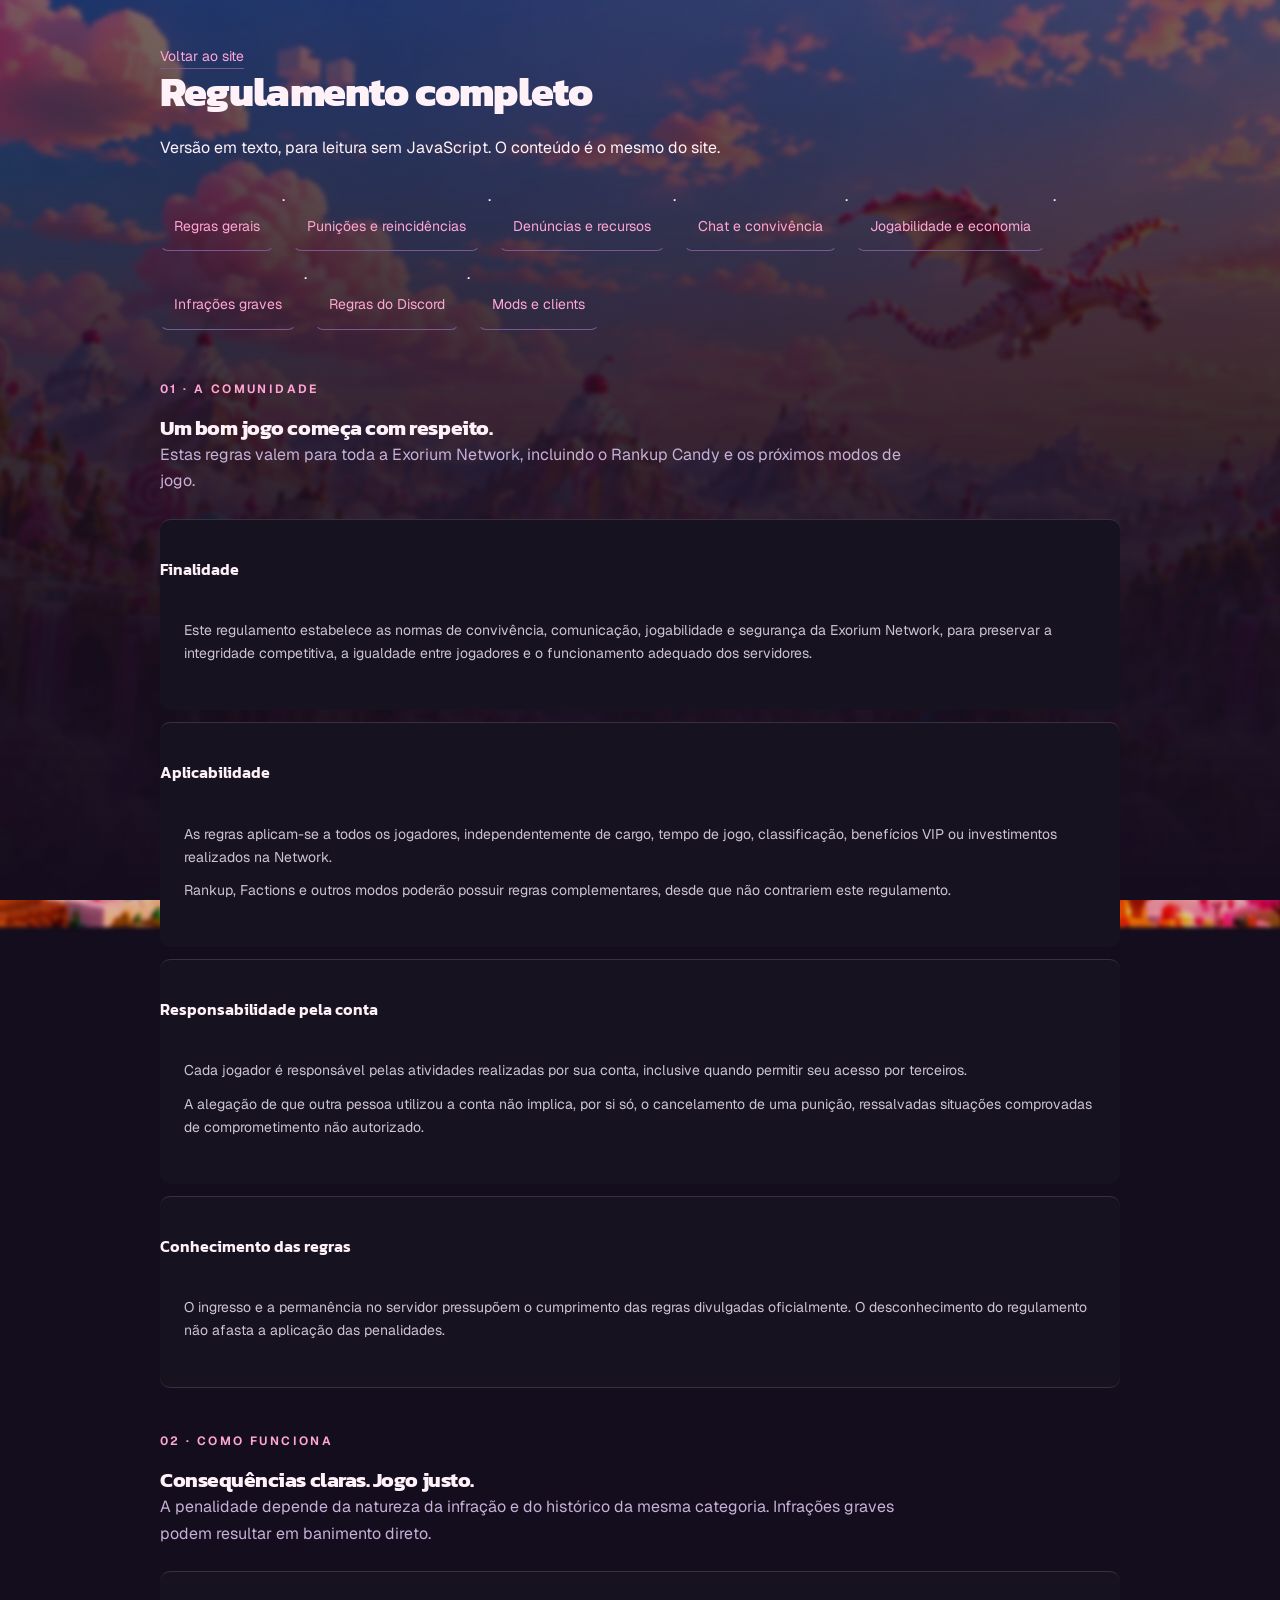
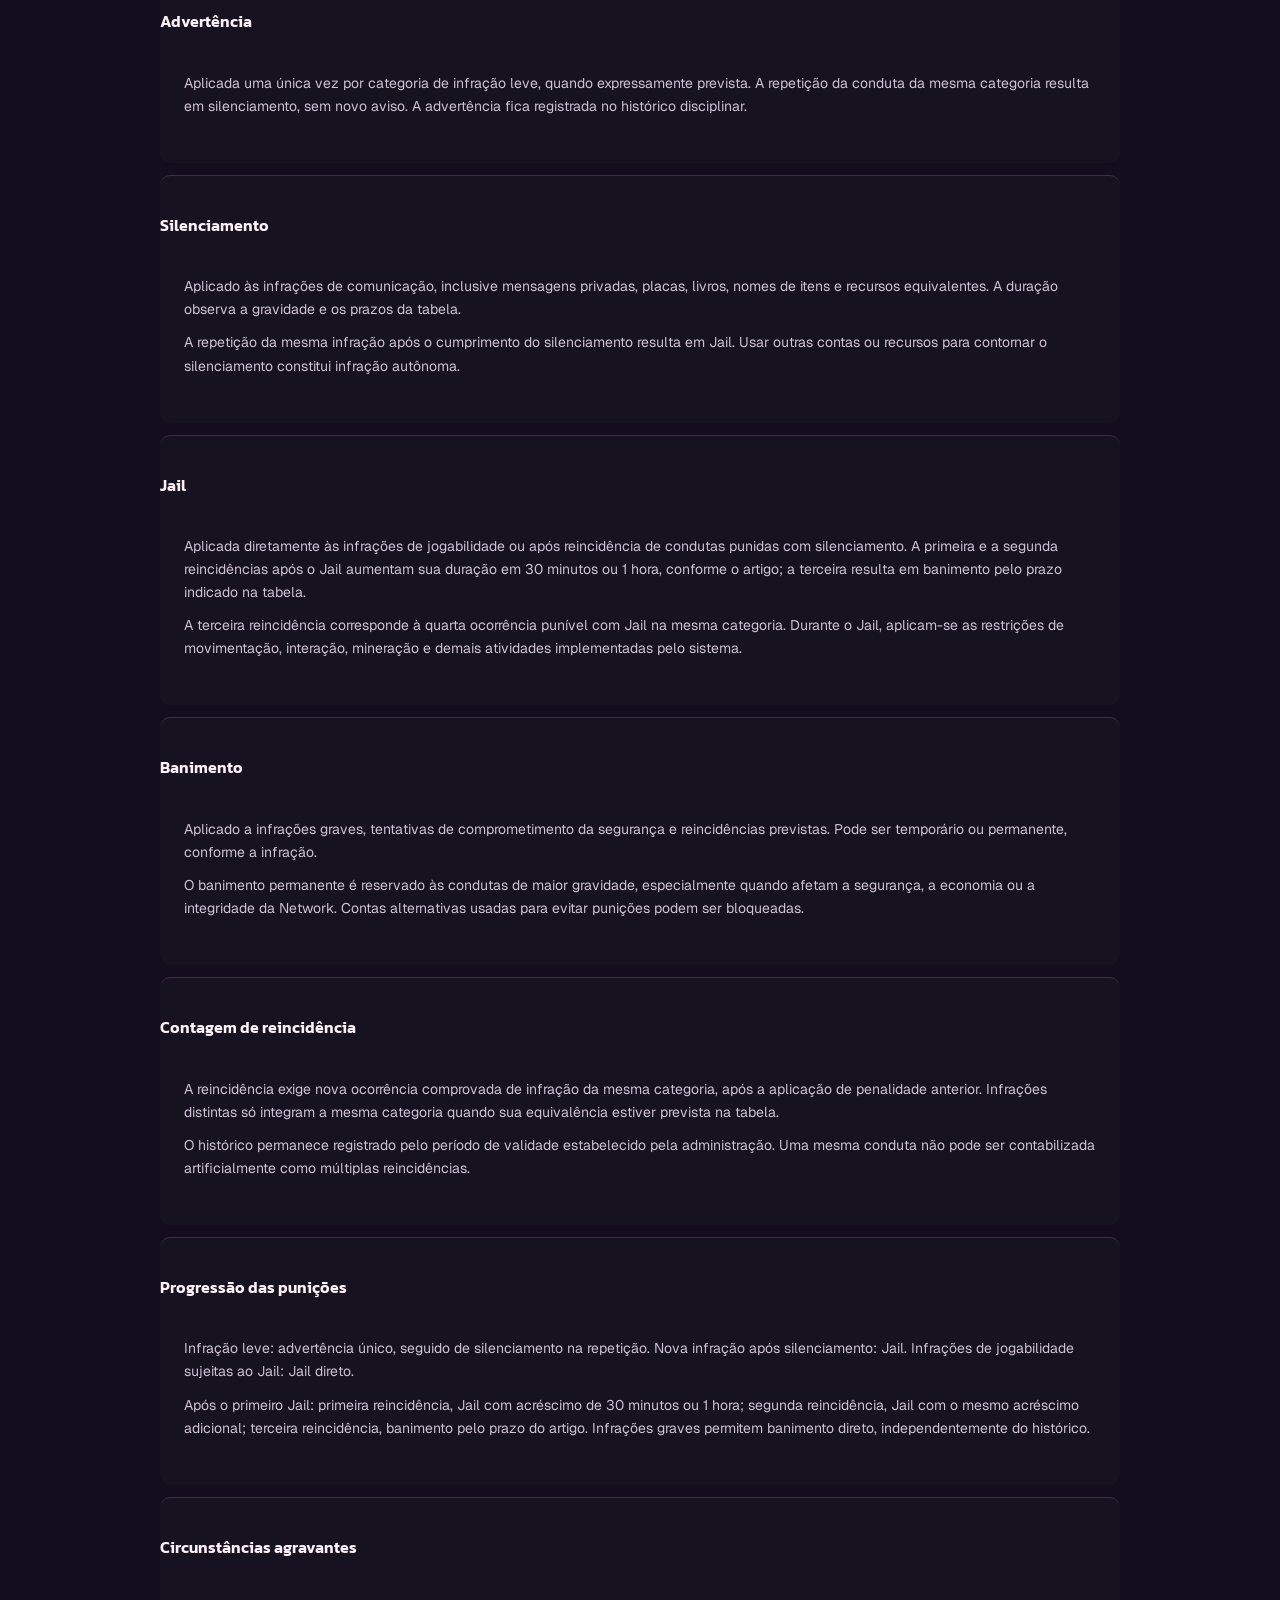
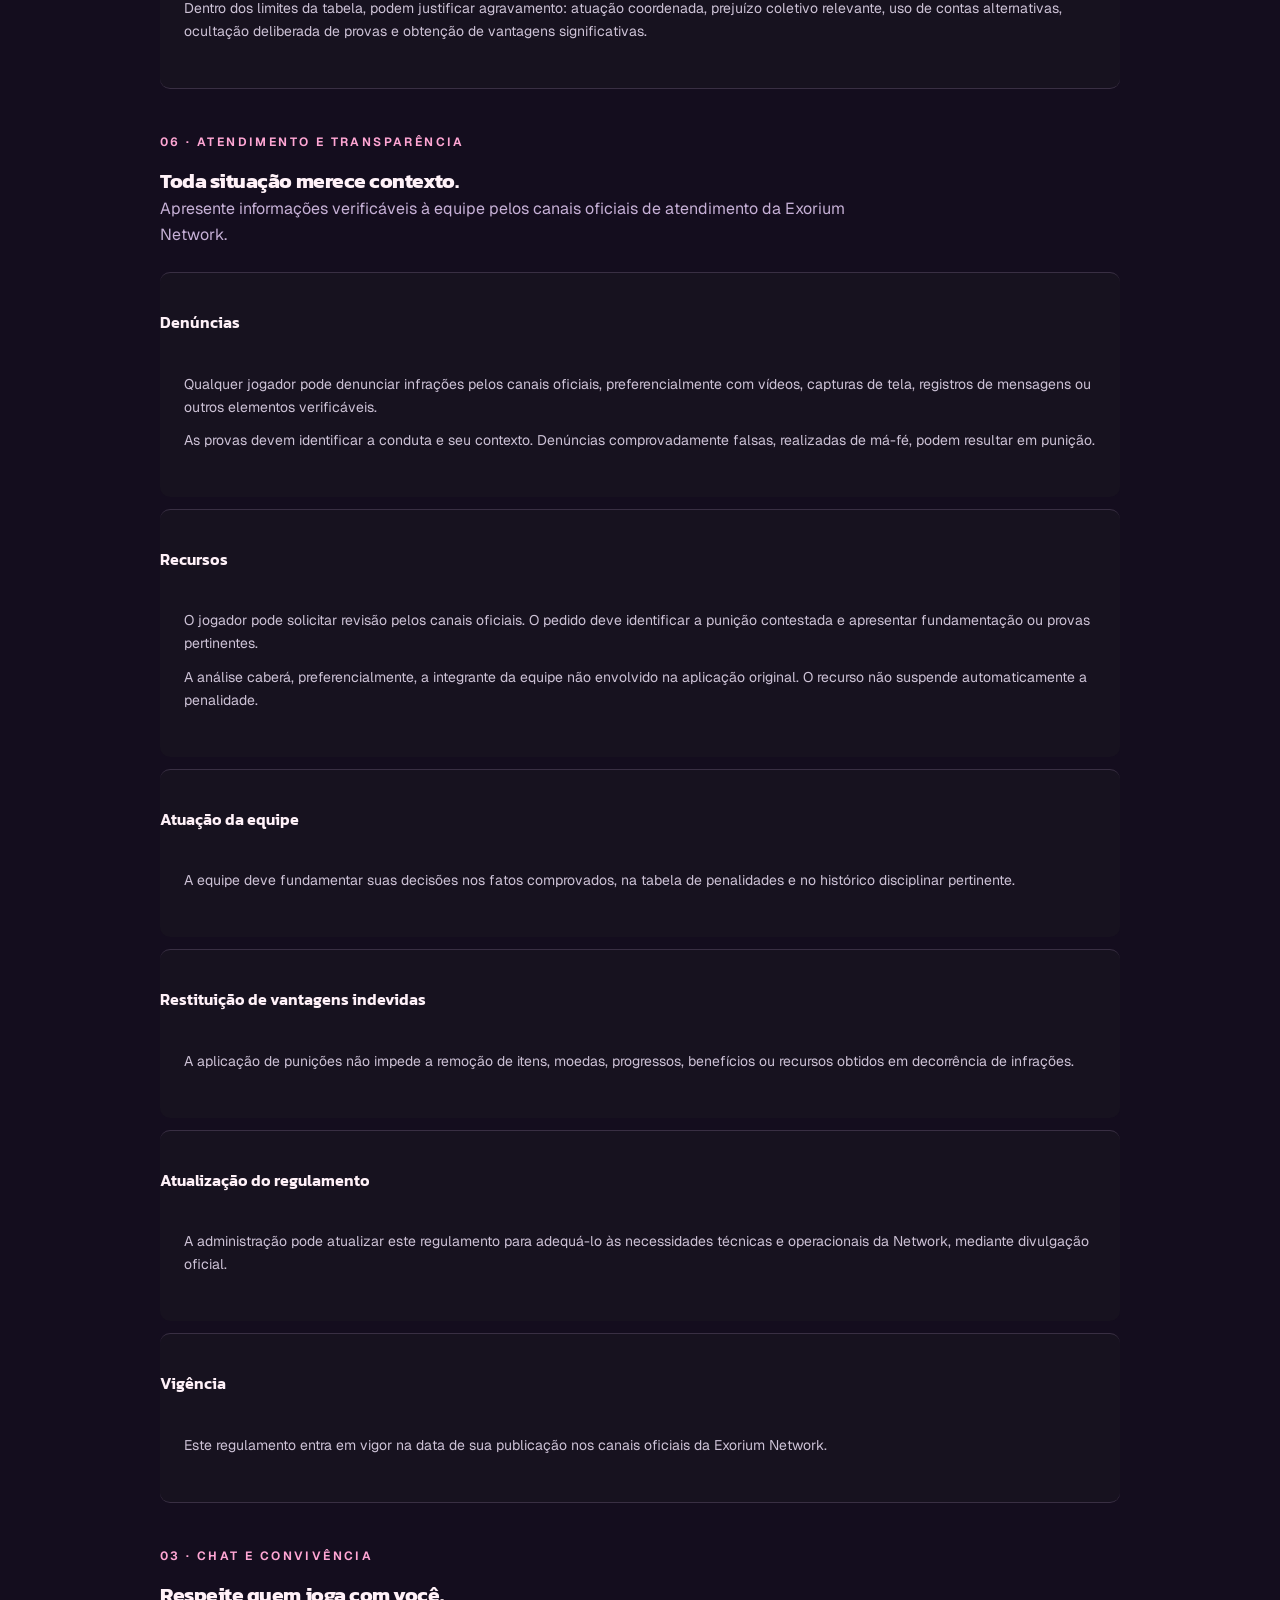
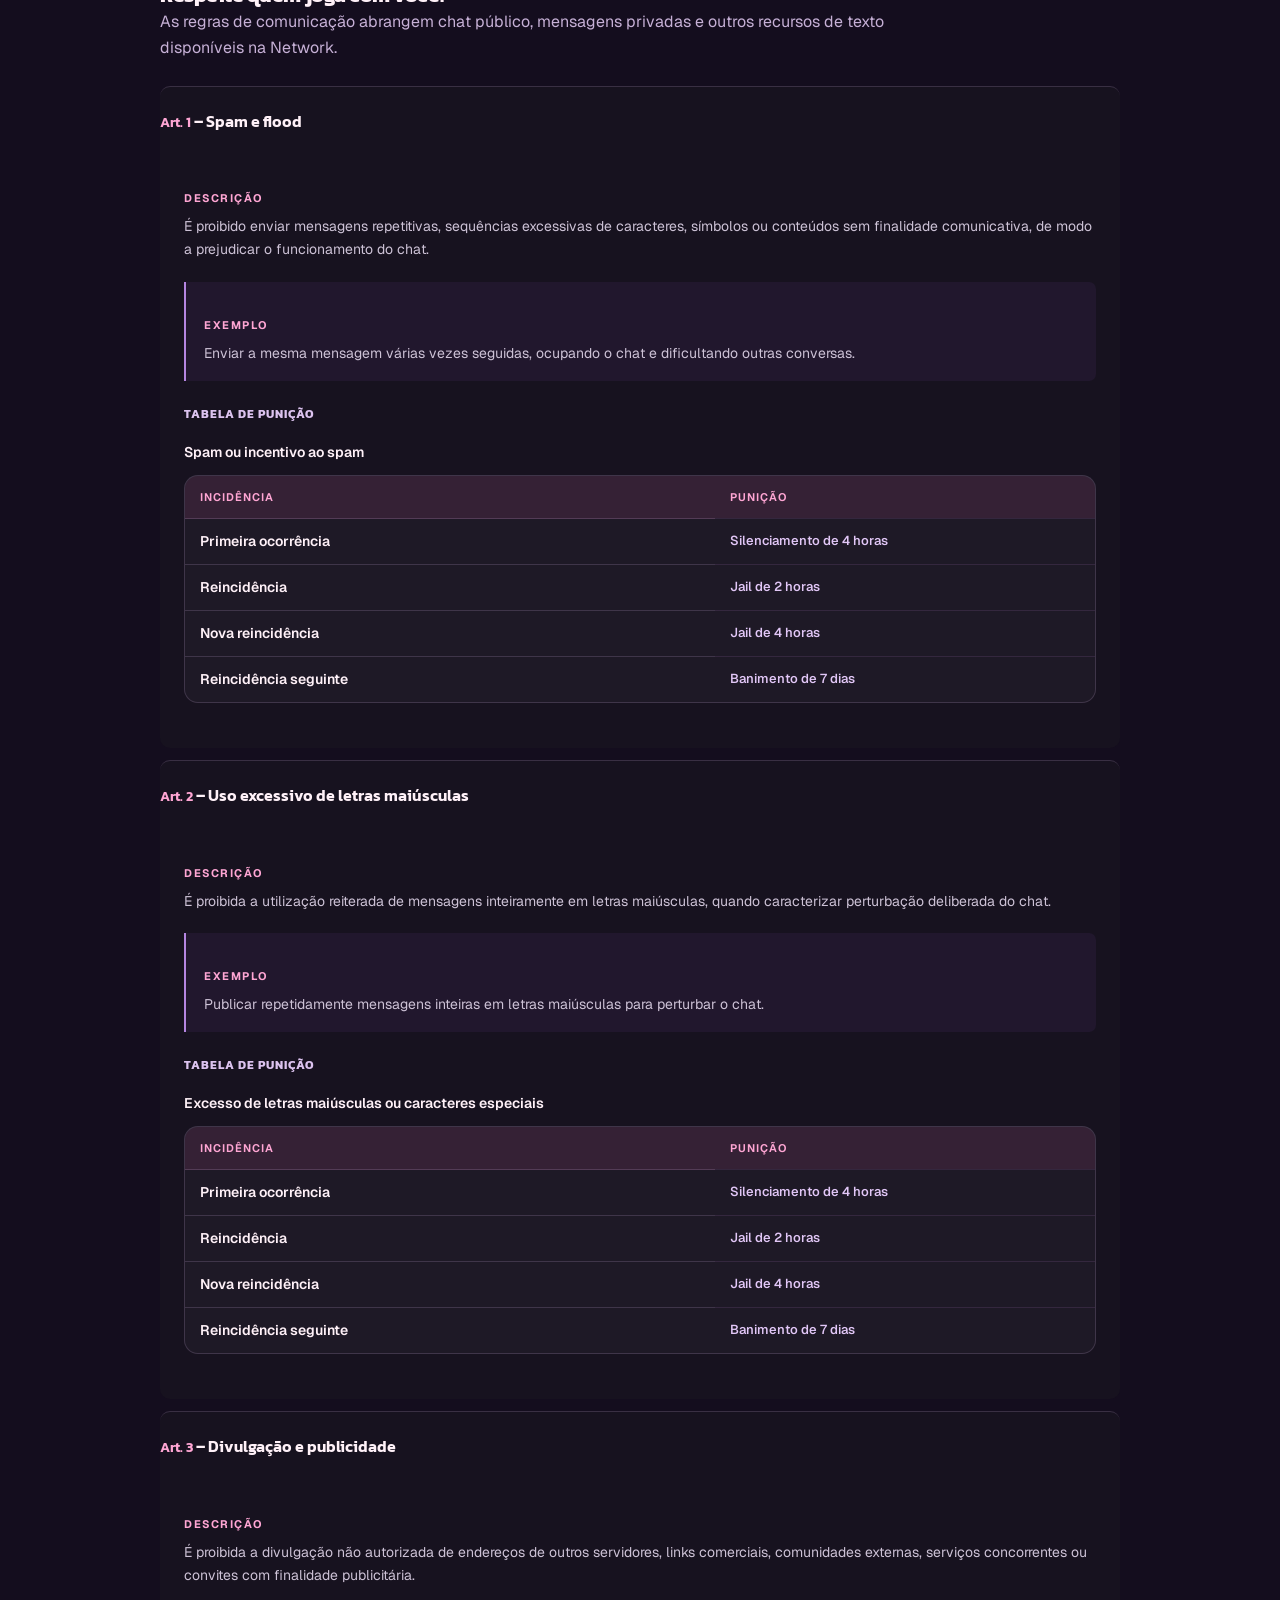
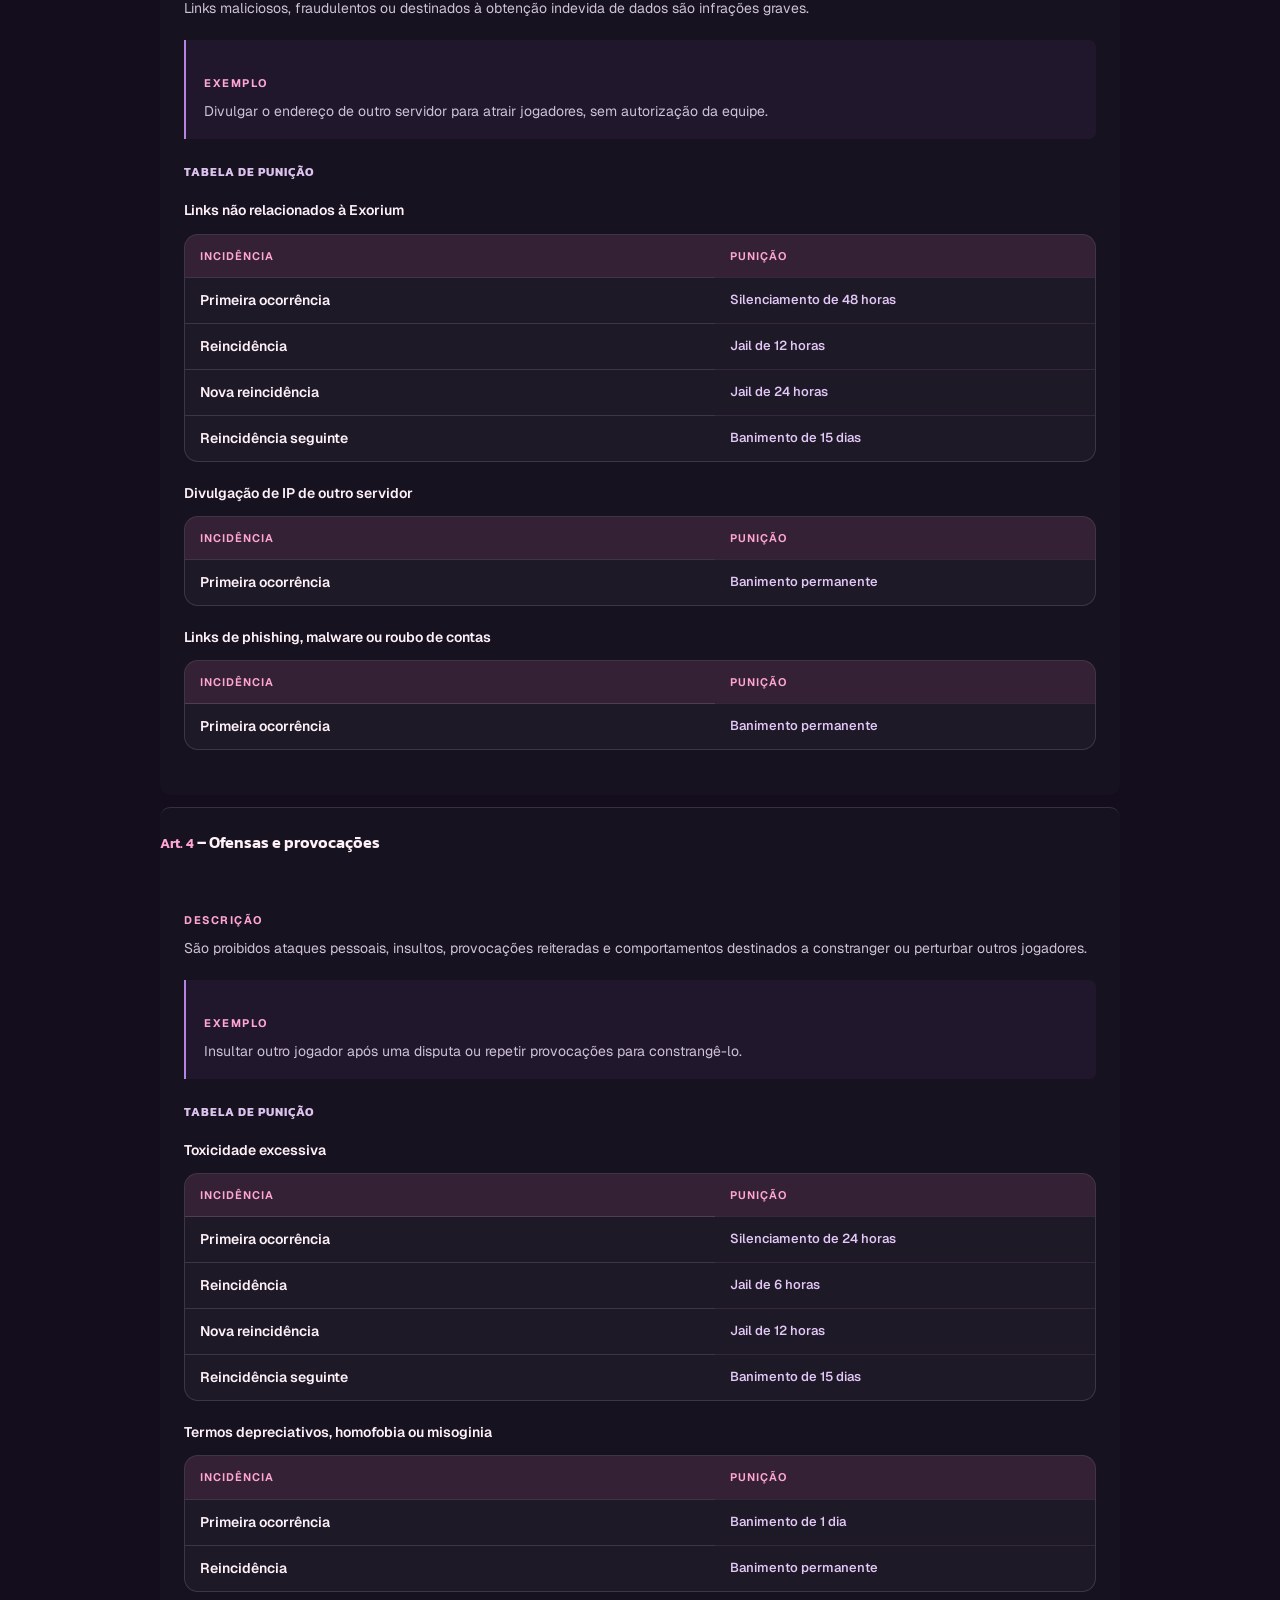
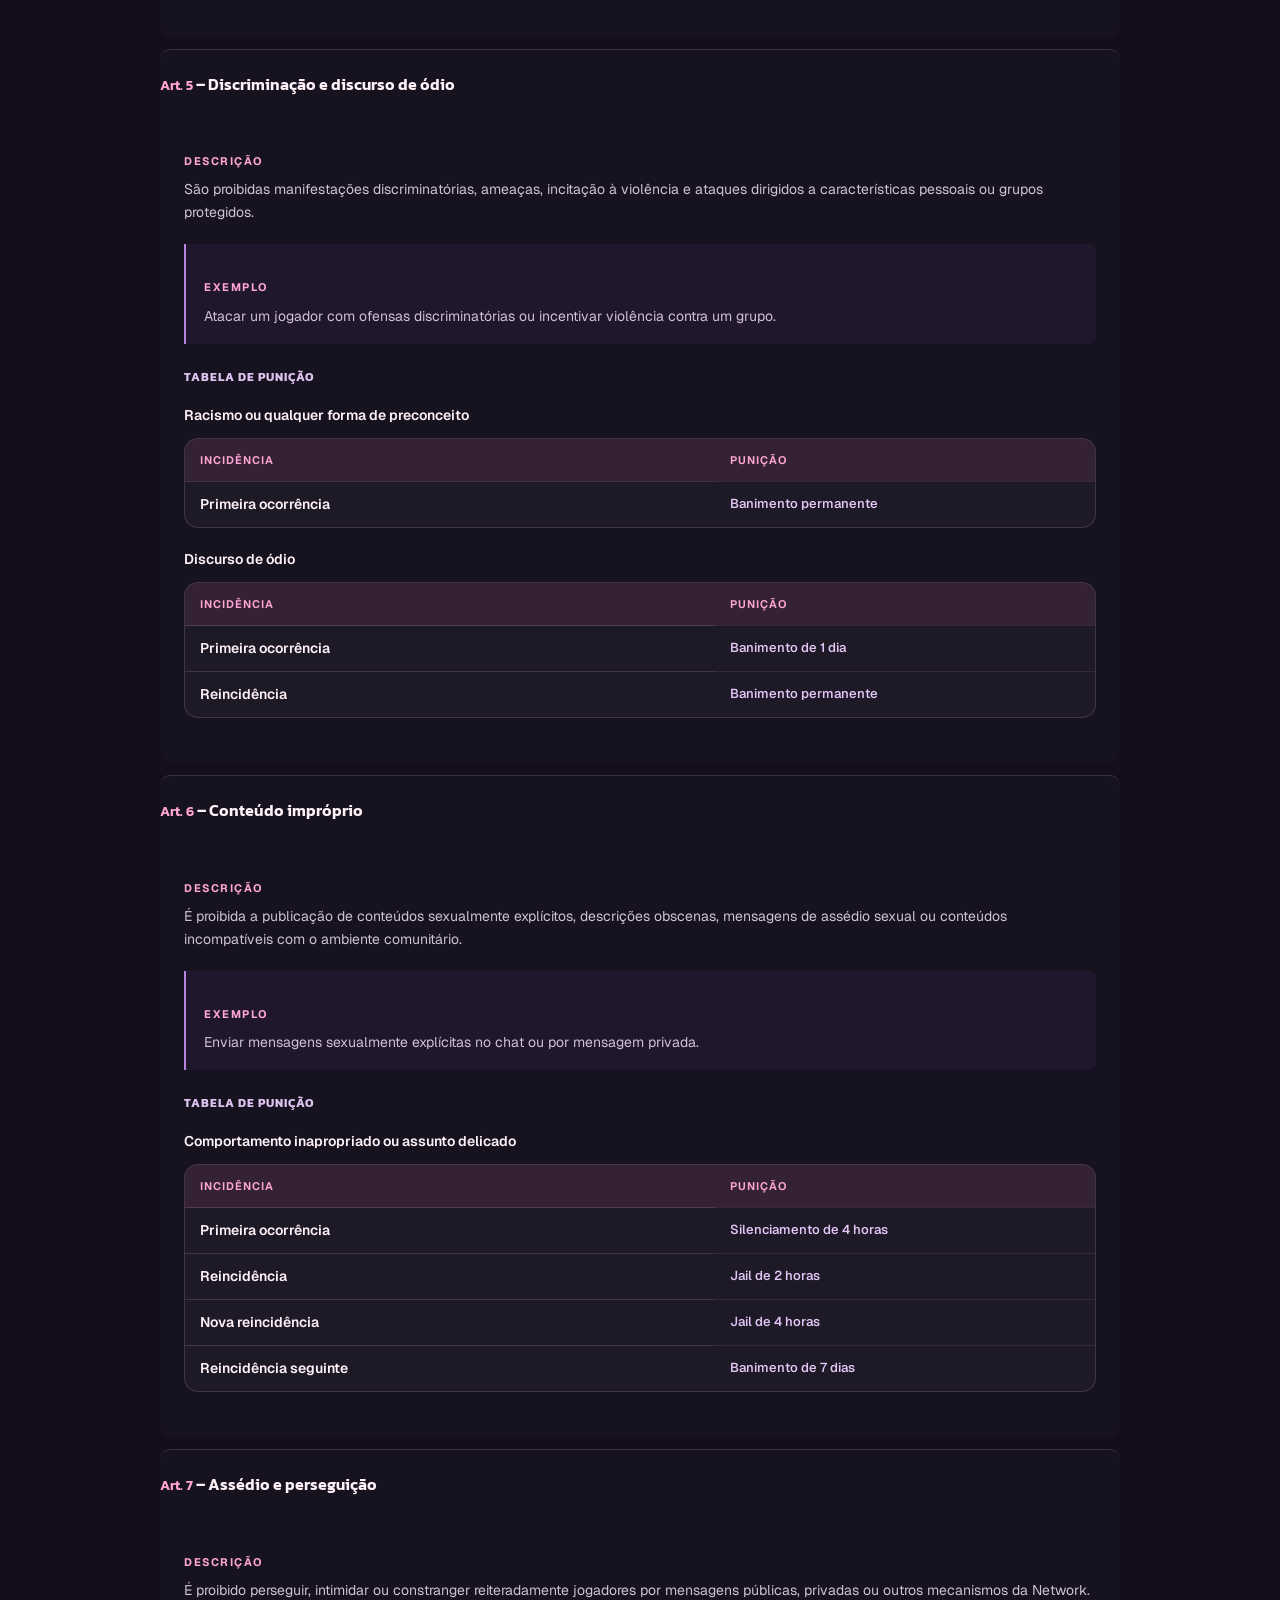
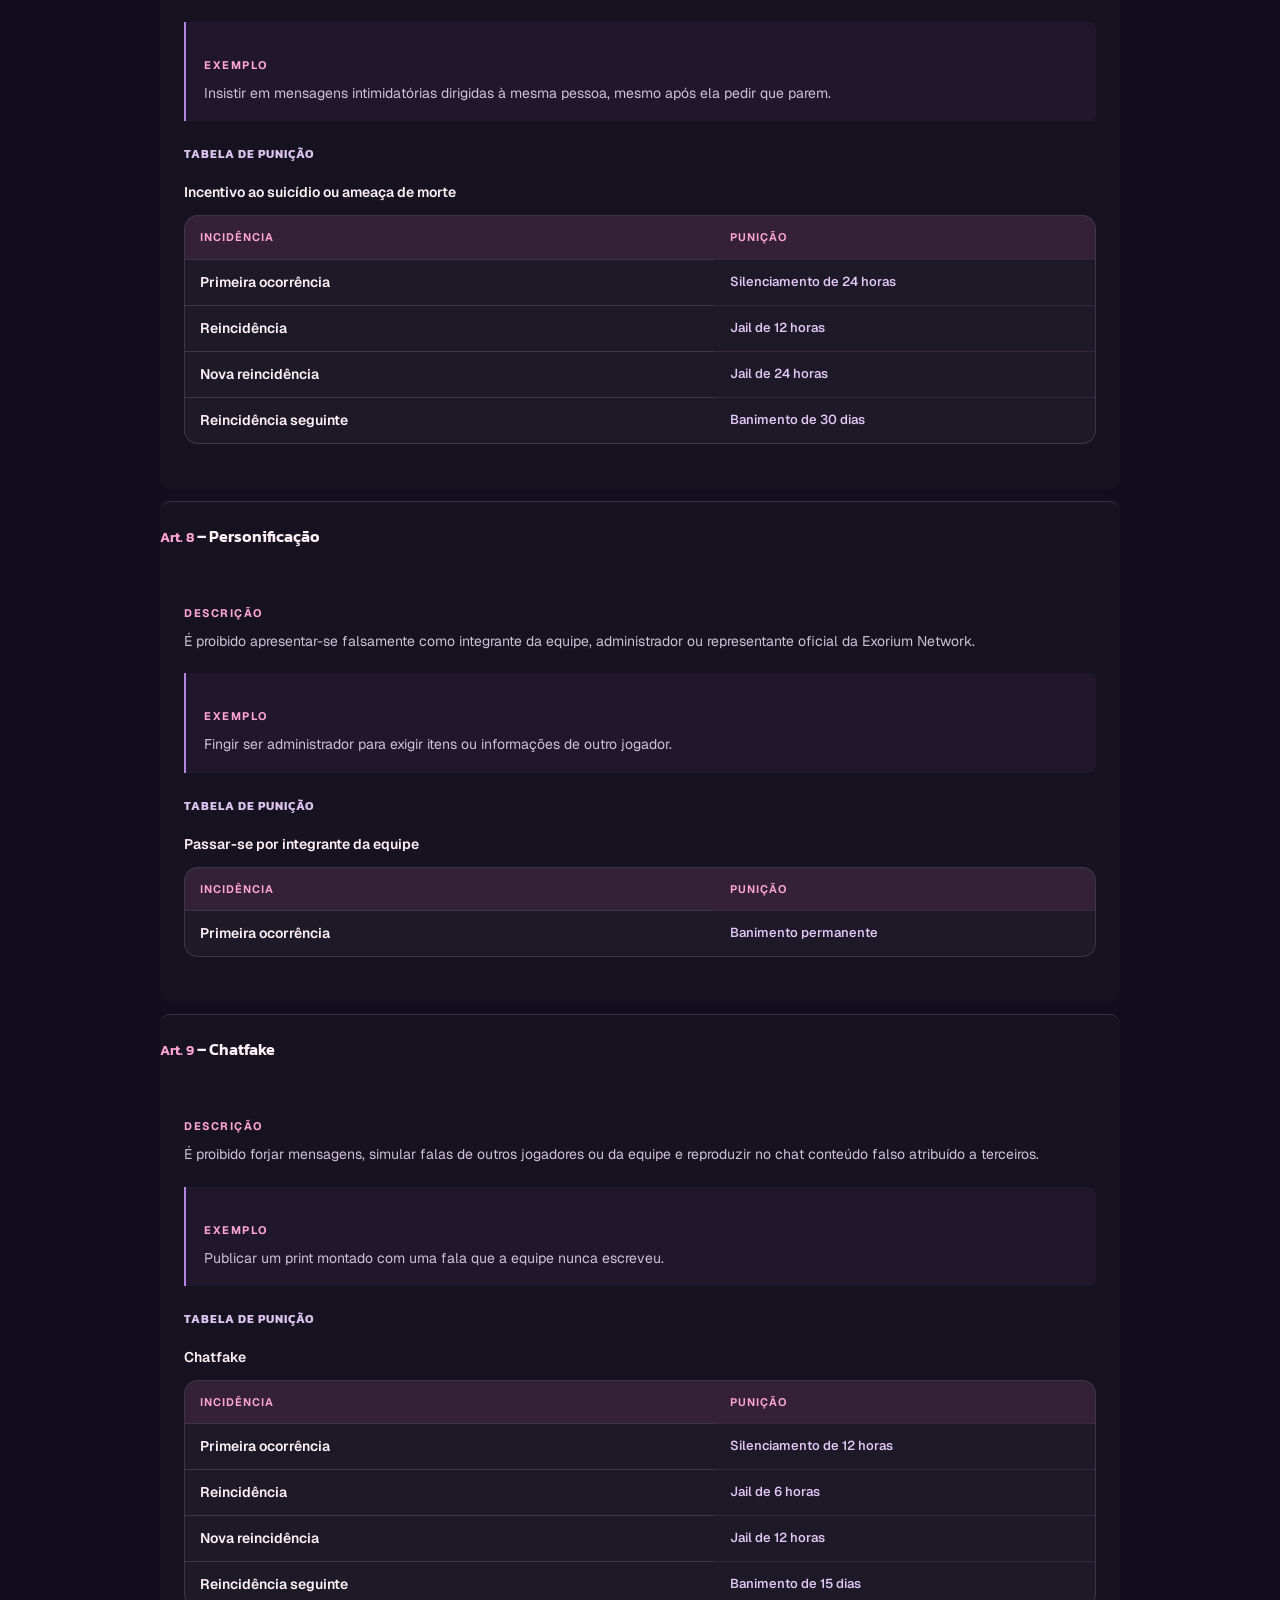
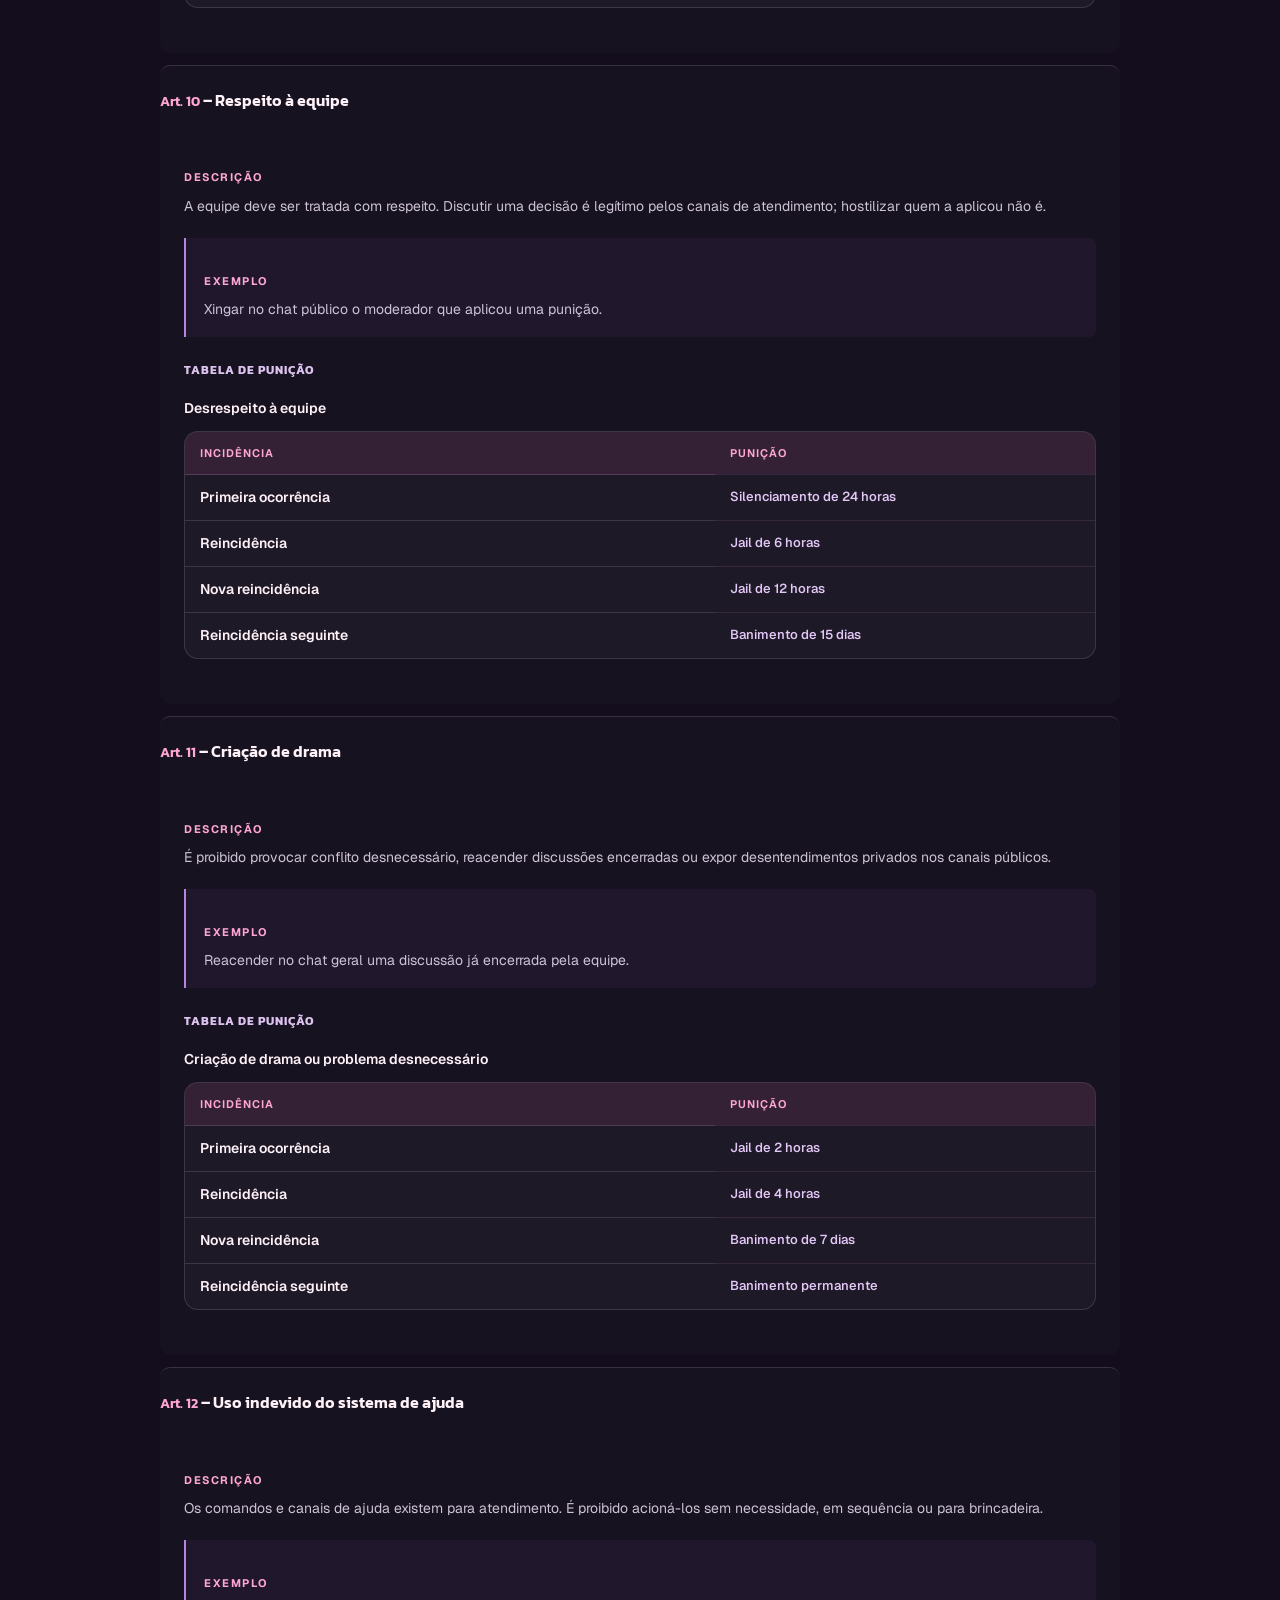
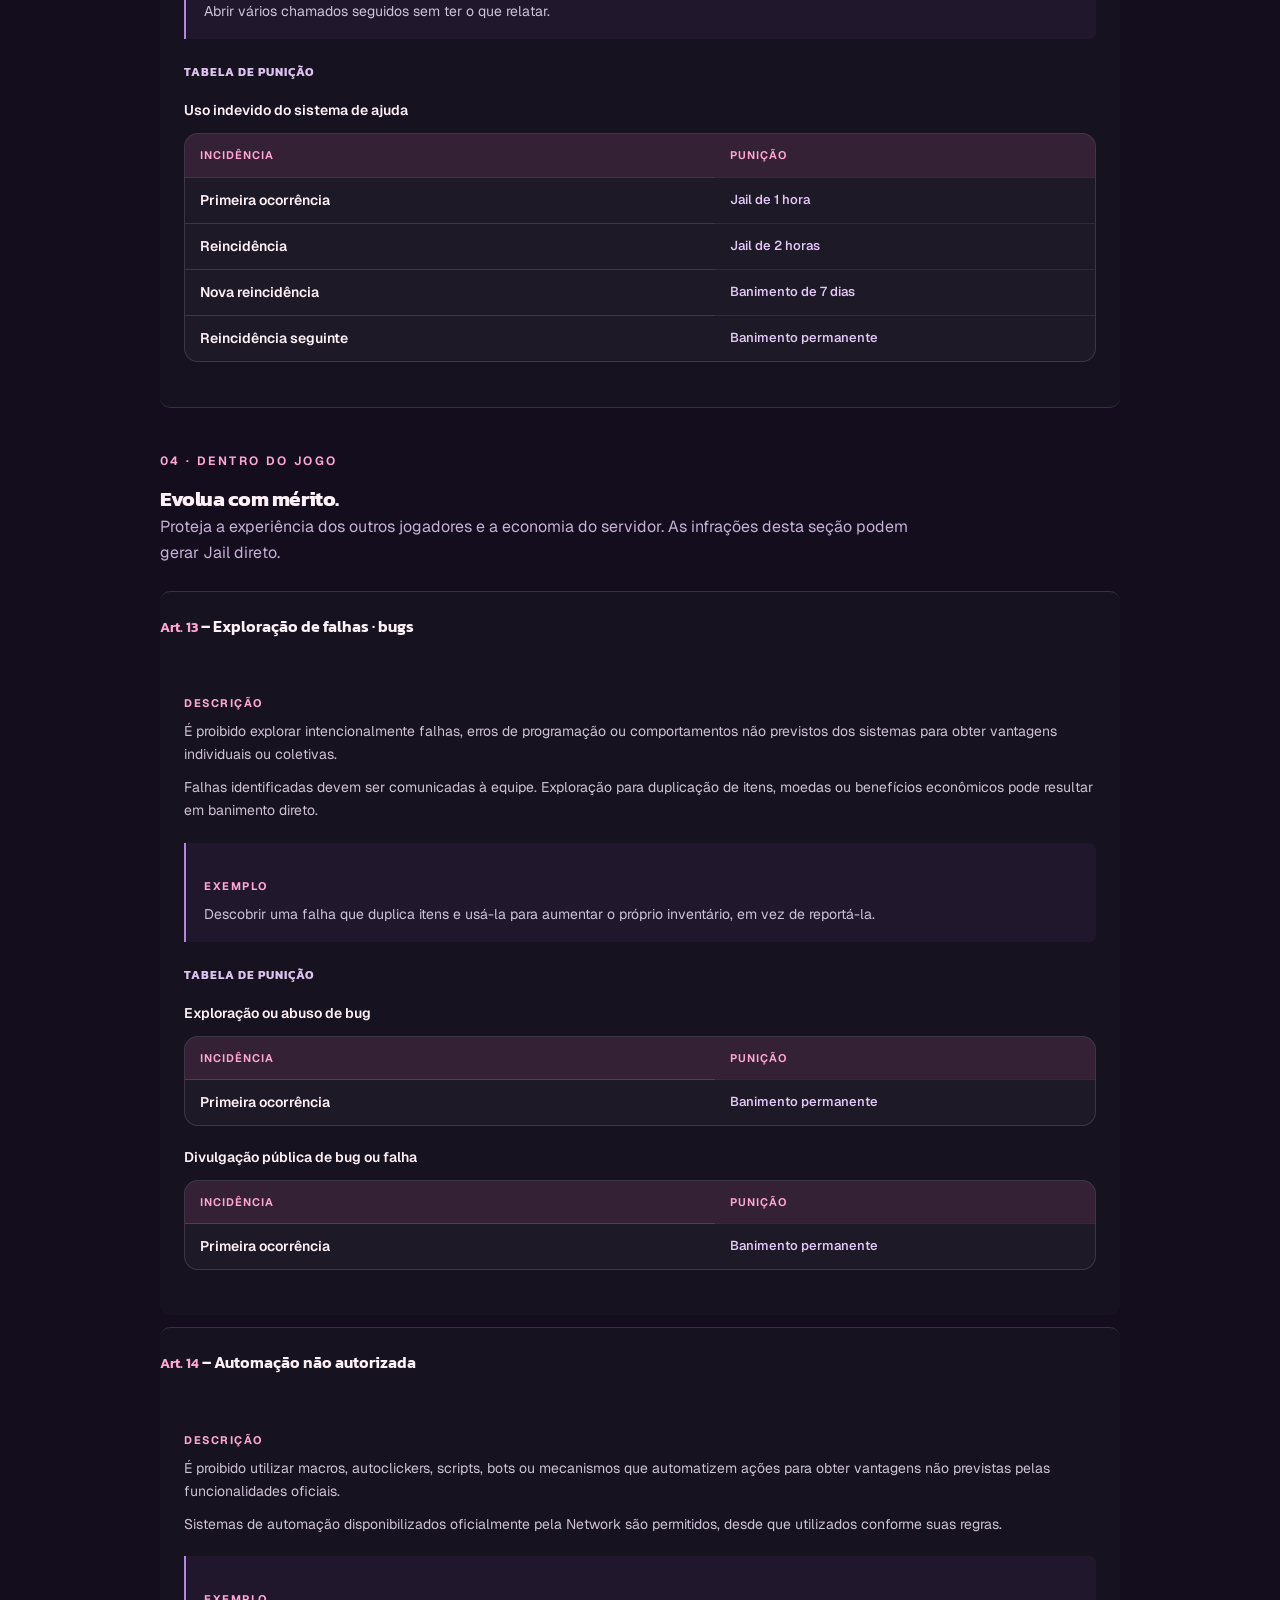
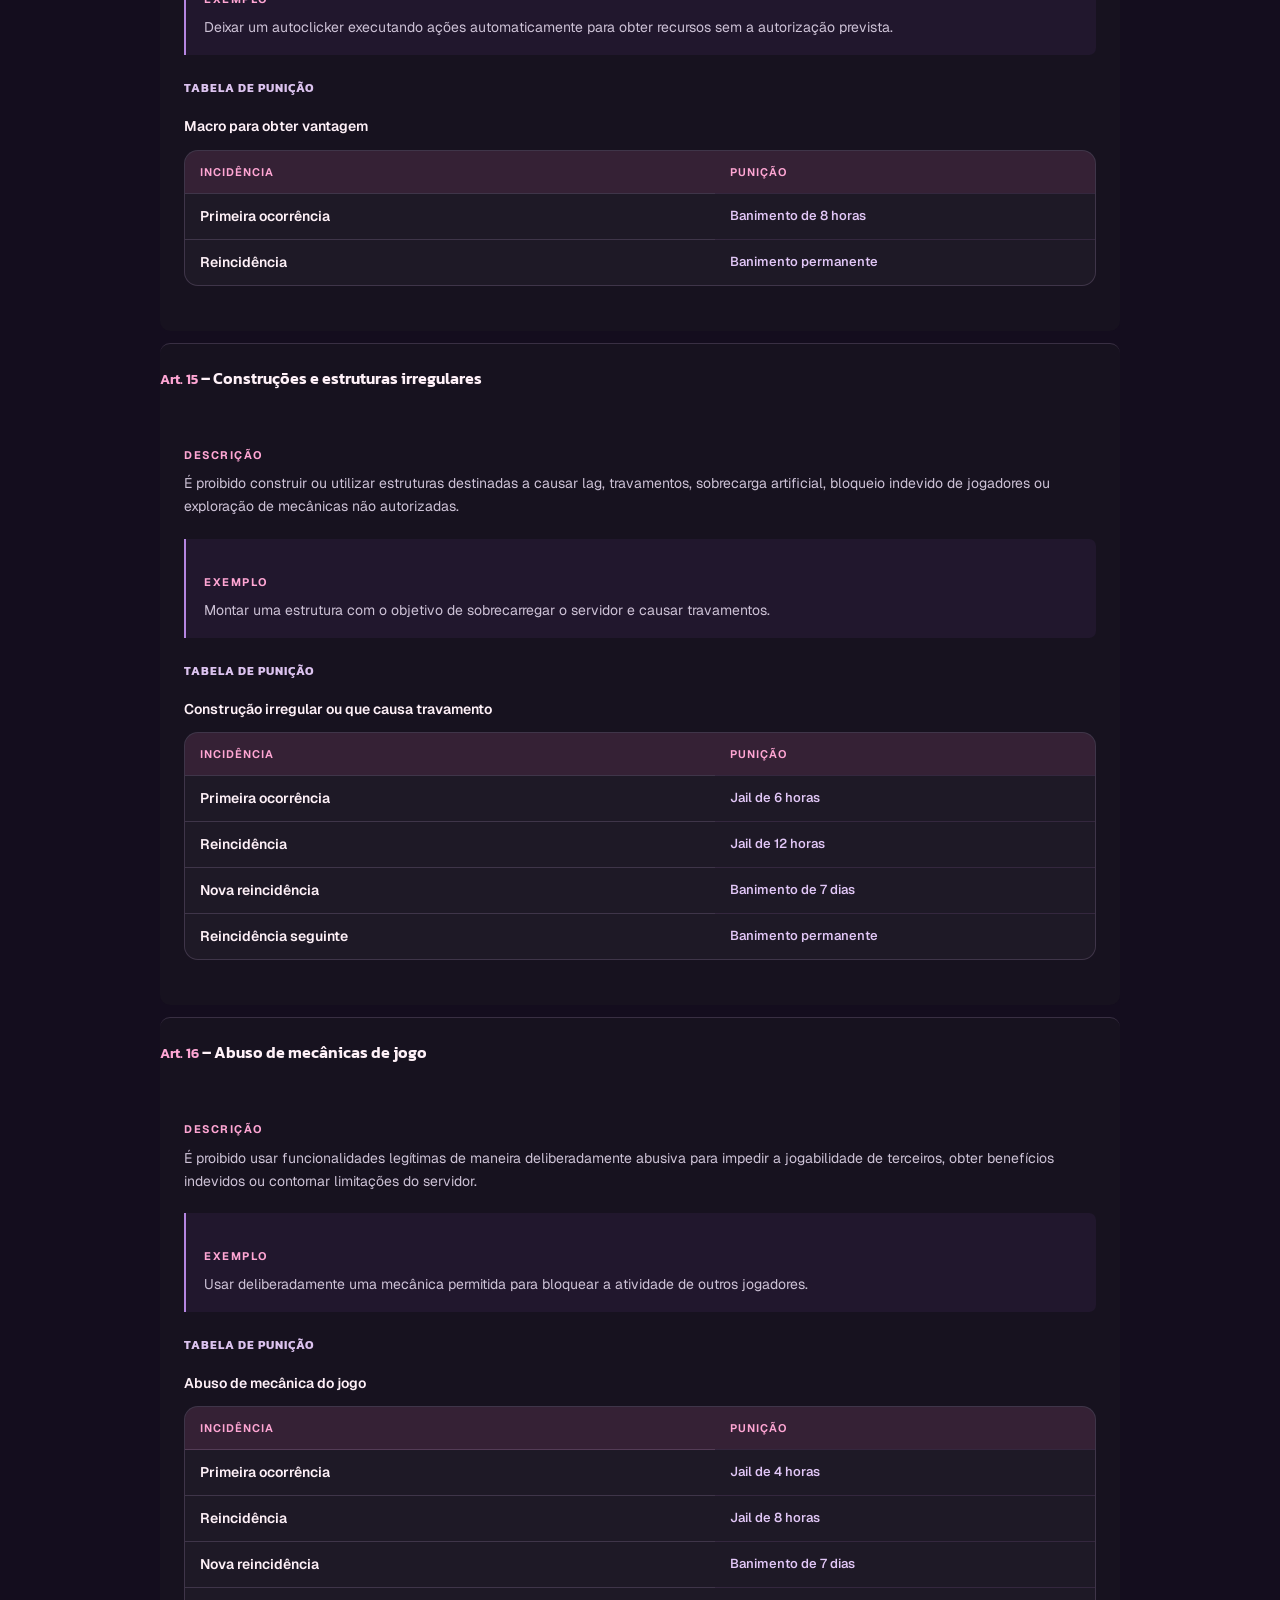
==== commit 37e08a3e: "Usar as regras da Rede Square como base e acrescentar o Jail As punições passam a seguir o regulamen" ====
--- a/regulamento.html
+++ b/regulamento.html
@@ -1 +1 @@
-<!doctype html><html lang="pt-BR"><head><meta charset="utf-8"><meta name="viewport" content="width=device-width,initial-scale=1"><title>Regulamento completo · Exorium Network</title><link rel="icon" href="logo.webp"><link rel="stylesheet" href="style.css?v=20261014e"><style>main{max-width:1000px;margin:auto;padding-bottom:40px}.fallback-nav{display:flex;flex-wrap:wrap;gap:8px;margin:25px 0}.fallback-section{margin-top:40px;scroll-margin-top:20px}.rule-anchor{display:none}</style></head><body><main><a class="text-link" href="index.html">Voltar ao site</a><nav class="fallback-nav" aria-label="Seções do regulamento"><a href="#inicio">Visão Geral</a><a href="#gerais">Regras Gerais</a><a href="#carta-magna">Carta Magna</a><a href="#discord">Discord</a></nav><section class="fallback-section" id="inicio"><section class="hero"><div class="hero-copy"><h1>Regulamento<br>do Servidor</h1></div><img class="hero-mark" src="logo.webp" width="220" height="240" alt="Logo da Exorium Network"></section><div class="section-head"><h2>Acesso rápido</h2></div><div class="card-grid"><a class="category-card" href="#gerais"><span class="card-icon"><svg viewBox="0 0 24 24" aria-hidden="true"><path d="M5 3h14v18H5zM8 7h8M8 11h8M8 15h5"/></svg></span><h3>Regras Gerais</h3><span class="chevron" aria-hidden="true">↗</span></a><a class="category-card" href="#carta-magna"><span class="card-icon"><svg viewBox="0 0 24 24" aria-hidden="true"><path d="M12 5C8 2 4 3 2 4v16c3-2 7-1 10 1 3-2 7-3 10-1V4c-2-1-6-2-10 1v16M5 8h4M5 12h4M15 8h4M15 12h4"/></svg></span><h3>Carta Magna</h3><span class="chevron" aria-hidden="true">↗</span></a><a class="category-card" href="#discord"><span class="card-icon"><svg viewBox="0 0 24 24" aria-hidden="true"><path d="M5 5h14l3 13-6 2-2-3h-4l-2 3-6-2zM8 11h.01M16 11h.01"/></svg></span><h3>Discord</h3><span class="chevron" aria-hidden="true">↗</span></a></div></section><section class="fallback-section" id="gerais"><div class="page-intro"><h1>Regras Gerais</h1></div><a class="text-link" href="#carta-magna">Consultar infrações e punições <span aria-hidden="true">↗</span></a><section class="article-group" id="grupo-gerais"><div class="group-heading"><h2>Princípios e responsabilidades</h2></div><details class="rule policy-rule" id="art-1" open><summary><span class="rule-title">Finalidade</span></summary><div class="rule-body"><p>Este regulamento estabelece as normas de convivência, comunicação, jogabilidade e segurança da Exorium Network, para preservar a integridade competitiva, a igualdade entre jogadores e o funcionamento adequado dos servidores.</p><a class="rule-anchor" href="#art-1">Link para esta orientação</a></div></details><details class="rule policy-rule" id="art-2" open><summary><span class="rule-title">Aplicabilidade</span></summary><div class="rule-body"><p>As regras aplicam-se a todos os jogadores, independentemente de cargo, tempo de jogo, classificação, benefícios VIP ou investimentos realizados na Network.</p><p>Rankup, Factions e outros modos poderão possuir regras complementares, desde que não contrariem este regulamento.</p><a class="rule-anchor" href="#art-2">Link para esta orientação</a></div></details><details class="rule policy-rule" id="art-3" open><summary><span class="rule-title">Responsabilidade pela conta</span></summary><div class="rule-body"><p>Cada jogador é responsável pelas atividades realizadas por sua conta, inclusive quando permitir seu acesso por terceiros.</p><p>A alegação de que outra pessoa utilizou a conta não implica, por si só, o cancelamento de uma punição, ressalvadas situações comprovadas de comprometimento não autorizado.</p><a class="rule-anchor" href="#art-3">Link para esta orientação</a></div></details><details class="rule policy-rule" id="art-4" open><summary><span class="rule-title">Conhecimento das regras</span></summary><div class="rule-body"><p>O ingresso e a permanência no servidor pressupõem o cumprimento das regras divulgadas oficialmente. O desconhecimento do regulamento não afasta a aplicação das penalidades.</p><a class="rule-anchor" href="#art-4">Link para esta orientação</a></div></details></section><section class="article-group" id="grupo-punicoes"><div class="group-heading"><h2>Aplicação das punições</h2></div><details class="rule policy-rule" id="art-5" open><summary><span class="rule-title">Advertência</span></summary><div class="rule-body"><p>Aplicada uma única vez por categoria de infração leve, quando expressamente prevista. A repetição da conduta da mesma categoria resulta em silenciamento, sem novo aviso. A advertência fica registrada no histórico disciplinar.</p><p class="table-note">Uma única advertência por categoria de infração leve, apenas nas situações previstas na tabela.</p><a class="rule-anchor" href="#art-5">Link para esta orientação</a></div></details><details class="rule policy-rule" id="art-6" open><summary><span class="rule-title">Silenciamento</span></summary><div class="rule-body"><p>Aplicado às infrações de comunicação, inclusive mensagens privadas, placas, livros, nomes de itens e recursos equivalentes. A duração observa a gravidade e os prazos da tabela.</p><p>A repetição da mesma infração após o cumprimento do silenciamento resulta em prisão. Usar outras contas ou recursos para contornar o silenciamento constitui infração autônoma.</p><p class="table-note">Os prazos de silenciamento estão definidos junto à infração. Uma nova ocorrência após o silenciamento gera a prisão indicada na tabela.</p><a class="rule-anchor" href="#art-6">Link para esta orientação</a></div></details><details class="rule policy-rule" id="art-7" open><summary><span class="rule-title">Prisão</span></summary><div class="rule-body"><p>Aplicada diretamente às infrações de jogabilidade ou após reincidência de condutas punidas com silenciamento. A primeira e a segunda reincidências após prisão aumentam sua duração em 30 minutos ou 1 hora, conforme o artigo; a terceira resulta em banimento pelo prazo indicado na tabela.</p><p>A terceira reincidência corresponde à quarta ocorrência punível com prisão na mesma categoria. Durante a prisão, aplicam-se as restrições de movimentação, interação, mineração e demais atividades implementadas pelo sistema.</p><p class="table-note">Prisões com duração inicial de até 6 horas aumentam 30 minutos por reincidência. As de duração inicial superior a 6 horas aumentam 1 hora. A terceira reincidência após a primeira prisão gera banimento por 7, 15 ou 30 dias, conforme o artigo.</p><a class="rule-anchor" href="#art-7">Link para esta orientação</a></div></details><details class="rule policy-rule" id="art-8" open><summary><span class="rule-title">Banimento</span></summary><div class="rule-body"><p>Aplicado a infrações graves, tentativas de comprometimento da segurança e reincidências previstas. Pode ser temporário ou permanente, conforme a infração.</p><p>O banimento permanente é reservado às condutas de maior gravidade, especialmente quando afetam a segurança, a economia ou a integridade da Network. Contas alternativas usadas para evitar punições podem ser bloqueadas.</p><p class="table-note">Infrações graves podem gerar banimento direto por 7, 10 ou 30 dias ou permanente, conforme o artigo. A reincidência após banimento temporário resulta em banimento permanente.</p><a class="rule-anchor" href="#art-8">Link para esta orientação</a></div></details><details class="rule policy-rule" id="art-29" open><summary><span class="rule-title">Contagem de reincidência</span></summary><div class="rule-body"><p>A reincidência exige nova ocorrência comprovada de infração da mesma categoria, após a aplicação de penalidade anterior. Infrações distintas só integram a mesma categoria quando sua equivalência estiver prevista na tabela.</p><p>O histórico permanece registrado pelo período de validade estabelecido pela administração. Uma mesma conduta não pode ser contabilizada artificialmente como múltiplas reincidências.</p><p class="table-note">A reincidência considera novas ocorrências comprovadas da mesma categoria. Uma mesma conduta não pode contar mais de uma vez. Banimentos permanentes não expiram.</p><a class="rule-anchor" href="#art-29">Link para esta orientação</a></div></details><details class="rule policy-rule" id="art-30" open><summary><span class="rule-title">Progressão das punições</span></summary><div class="rule-body"><p>Infração leve: advertência único, seguido de silenciamento na repetição. Nova infração após silenciamento: prisão. Infrações de jogabilidade sujeitas à prisão: prisão direto.</p><p>Após a primeira prisão: primeira reincidência, prisão com acréscimo de 30 minutos ou 1 hora; segunda reincidência, prisão com o mesmo acréscimo adicional; terceira reincidência, banimento pelo prazo do artigo. Infrações graves permitem banimento direto, independentemente do histórico.</p><p class="table-note">Nas reincidências após a primeira prisão, o acréscimo é de 30 minutos ou 1 hora, conforme o artigo. A terceira reincidência resulta no banimento indicado na tabela. Nova infração da mesma categoria após esse banimento temporário resulta em banimento permanente.</p><a class="rule-anchor" href="#art-30">Link para esta orientação</a></div></details><details class="rule policy-rule" id="art-31" open><summary><span class="rule-title">Circunstâncias agravantes</span></summary><div class="rule-body"><p>Dentro dos limites da tabela, podem justificar agravamento: atuação coordenada, prejuízo coletivo relevante, uso de contas alternativas, ocultação deliberada de provas e obtenção de vantagens significativas.</p><p class="table-note">As agravantes exigem justificativa registrada e devem respeitar os limites da tabela correspondente. Uma mesma conduta não pode ser contada como várias reincidências.</p><a class="rule-anchor" href="#art-31">Link para esta orientação</a></div></details></section><section class="article-group" id="grupo-recursos"><div class="group-heading"><h2>Denúncias, recursos e disposições gerais</h2></div><details class="rule policy-rule" id="art-32" open><summary><span class="rule-title">Denúncias</span></summary><div class="rule-body"><p>Qualquer jogador pode denunciar infrações pelos canais oficiais, preferencialmente com vídeos, capturas de tela, registros de mensagens ou outros elementos verificáveis.</p><p>As provas devem identificar a conduta e seu contexto. Denúncias comprovadamente falsas, realizadas de má-fé, podem resultar em punição.</p><p class="table-note">Acusação falsa feita de má-fé: silenciamento por 8 horas; repetição: prisão por 8 horas, seguida de 9 horas e 10 horas nas duas reincidências seguintes; terceira reincidência após a primeira prisão: banimento por 15 dias. Falsificação de provas para incriminar terceiros: banimento permanente.</p><a class="rule-anchor" href="#art-32">Link para esta orientação</a></div></details><details class="rule policy-rule" id="art-33" open><summary><span class="rule-title">Recursos</span></summary><div class="rule-body"><p>O jogador pode solicitar revisão pelos canais oficiais. O pedido deve identificar a punição contestada e apresentar fundamentação ou provas pertinentes.</p><p>A análise caberá, preferencialmente, a integrante da equipe não envolvido na aplicação original. O recurso não suspende automaticamente a penalidade.</p><a class="rule-anchor" href="#art-33">Link para esta orientação</a></div></details><details class="rule policy-rule" id="art-34" open><summary><span class="rule-title">Atuação da equipe</span></summary><div class="rule-body"><p>A equipe deve fundamentar suas decisões nos fatos comprovados, na tabela de penalidades e no histórico disciplinar pertinente.</p><a class="rule-anchor" href="#art-34">Link para esta orientação</a></div></details><details class="rule policy-rule" id="art-35" open><summary><span class="rule-title">Restituição de vantagens indevidas</span></summary><div class="rule-body"><p>A aplicação de punições não impede a remoção de itens, moedas, progressos, benefícios ou recursos obtidos em decorrência de infrações.</p><a class="rule-anchor" href="#art-35">Link para esta orientação</a></div></details><details class="rule policy-rule" id="art-36" open><summary><span class="rule-title">Atualização do regulamento</span></summary><div class="rule-body"><p>A administração pode atualizar este regulamento para adequá-lo às necessidades técnicas e operacionais da Network, mediante divulgação oficial.</p><a class="rule-anchor" href="#art-36">Link para esta orientação</a></div></details><details class="rule policy-rule" id="art-37" open><summary><span class="rule-title">Vigência</span></summary><div class="rule-body"><p>Este regulamento entra em vigor na data de sua publicação nos canais oficiais da Exorium Network.</p><a class="rule-anchor" href="#art-37">Link para esta orientação</a></div></details></section><div class="section-head"><h2>Mods e clients permitidos</h2></div><div class="allowed-grid" id="mods-permitidos"><section class="allowed-panel"><h2>Clients Permitidos</h2><ul class="allowed-list"><li>Salwyrr Client</li><li>Badlion Client</li><li>LabyMod</li><li>Feather Launcher</li><li>Lunar Client</li></ul></section><section class="allowed-panel"><h2>Mods Permitidos</h2><ul class="allowed-list"><li>Optifine</li><li>Sodium</li><li>Lithium</li><li>Indium</li><li>Mod Menu</li><li>MaLiLib</li><li>Litematica<strong class="restriction">Printer não é permitido.</strong></li><li>Voxelmap</li><li>KronHUD</li><li>BetterPvP</li><li>Fabric API</li><li>OptiFabric</li></ul></section></div><div class="callout">Mesmo nos clients e mods permitidos, continuam proibidos cheats, automações não autorizadas e recursos que ofereçam vantagens vedadas pelo regulamento.</div></section><section class="fallback-section" id="carta-magna"><div class="page-intro"><h1>Carta Magna</h1></div><section class="article-group" id="grupo-comunicacao"><div class="group-heading"><h2>Chat e convivência</h2><span>Art. 1–8</span></div><details class="rule" id="art-9" open><summary><span class="rule-heading"><span class="art">Art. 1</span><span class="article-dash" aria-hidden="true"> – </span><span class="rule-title">Spam e flood</span></span></summary><div class="rule-body"><section class="article-description"><h3>Descrição</h3><p>É proibido enviar mensagens repetitivas, sequências excessivas de caracteres, símbolos ou conteúdos sem finalidade comunicativa, de modo a prejudicar o funcionamento do chat.</p></section><section class="example"><h3>Exemplo</h3><p>Enviar a mesma mensagem várias vezes seguidas, ocupando o chat e dificultando outras conversas.</p></section><section class="punishment"><h3>Tabela de Punição</h3><div class="penalty-section"><h4>Spam e flood individual</h4><div class="table-wrap" tabindex="0" role="region" aria-label="Punições do artigo 1 — Spam e flood individual"><table><thead><tr><th scope="col">Incidência</th><th scope="col">Punição</th><th scope="col">Tempo</th></tr></thead><tbody><tr><th scope="row">Primeira ocorrência</th><td>Advertência</td><td>Sem duração de bloqueio</td></tr><tr><th scope="row">Repetição na mesma categoria</th><td>Silenciamento</td><td>30 minutos</td></tr><tr><th scope="row">Nova ocorrência após o silenciamento</th><td>Prisão</td><td>1 hora</td></tr><tr><th scope="row">1ª reincidência após a primeira prisão</th><td>Prisão</td><td>1 hora e 30 minutos</td></tr><tr><th scope="row">2ª reincidência após a primeira prisão</th><td>Prisão</td><td>2 horas</td></tr><tr><th scope="row">3ª reincidência após a primeira prisão</th><td>Banimento</td><td>7 dias</td></tr></tbody></table></div></div><div class="penalty-section"><h4>Flood organizado ou coordenado</h4><div class="table-wrap" tabindex="0" role="region" aria-label="Punições do artigo 1 — Flood organizado ou coordenado"><table><thead><tr><th scope="col">Incidência</th><th scope="col">Punição</th><th scope="col">Tempo</th></tr></thead><tbody><tr><th scope="row">Primeira ocorrência</th><td>Silenciamento</td><td>4 horas</td></tr><tr><th scope="row">Nova ocorrência após o silenciamento</th><td>Prisão</td><td>4 horas</td></tr><tr><th scope="row">1ª reincidência após a primeira prisão</th><td>Prisão</td><td>4 horas e 30 minutos</td></tr><tr><th scope="row">2ª reincidência após a primeira prisão</th><td>Prisão</td><td>5 horas</td></tr><tr><th scope="row">3ª reincidência após a primeira prisão</th><td>Banimento</td><td>7 dias</td></tr></tbody></table></div></div><p class="table-note">Uma nova infração da mesma categoria após o banimento temporário indicado nesta tabela resulta em banimento permanente.</p></section><a class="rule-anchor" href="#art-9">Link para este artigo</a></div></details><details class="rule" id="art-10" open><summary><span class="rule-heading"><span class="art">Art. 2</span><span class="article-dash" aria-hidden="true"> – </span><span class="rule-title">Uso excessivo de letras maiúsculas</span></span></summary><div class="rule-body"><section class="article-description"><h3>Descrição</h3><p>É proibida a utilização reiterada de mensagens inteiramente em letras maiúsculas, quando caracterizar perturbação deliberada do chat.</p></section><section class="example"><h3>Exemplo</h3><p>Publicar repetidamente mensagens inteiras em letras maiúsculas para perturbar o chat.</p></section><section class="punishment"><h3>Tabela de Punição</h3><div class="penalty-section"><div class="table-wrap" tabindex="0" role="region" aria-label="Punições do artigo 2"><table><thead><tr><th scope="col">Incidência</th><th scope="col">Punição</th><th scope="col">Tempo</th></tr></thead><tbody><tr><th scope="row">Primeira ocorrência</th><td>Advertência</td><td>Sem duração de bloqueio</td></tr><tr><th scope="row">Repetição na mesma categoria</th><td>Silenciamento</td><td>30 minutos</td></tr><tr><th scope="row">Nova ocorrência após o silenciamento</th><td>Prisão</td><td>1 hora</td></tr><tr><th scope="row">1ª reincidência após a primeira prisão</th><td>Prisão</td><td>1 hora e 30 minutos</td></tr><tr><th scope="row">2ª reincidência após a primeira prisão</th><td>Prisão</td><td>2 horas</td></tr><tr><th scope="row">3ª reincidência após a primeira prisão</th><td>Banimento</td><td>7 dias</td></tr></tbody></table></div></div><p class="table-note">Uma nova infração da mesma categoria após o banimento temporário indicado nesta tabela resulta em banimento permanente.</p></section><a class="rule-anchor" href="#art-10">Link para este artigo</a></div></details><details class="rule" id="art-11" open><summary><span class="rule-heading"><span class="art">Art. 3</span><span class="article-dash" aria-hidden="true"> – </span><span class="rule-title">Divulgação e publicidade</span></span></summary><div class="rule-body"><section class="article-description"><h3>Descrição</h3><p>É proibida a divulgação não autorizada de endereços de outros servidores, links comerciais, comunidades externas, serviços concorrentes ou convites com finalidade publicitária.</p><p>Links maliciosos, fraudulentos ou destinados à obtenção indevida de dados são infrações graves.</p></section><section class="example"><h3>Exemplo</h3><p>Divulgar o endereço de outro servidor para atrair jogadores, sem autorização da equipe.</p></section><section class="punishment"><h3>Tabela de Punição</h3><div class="penalty-section"><h4>Publicidade não autorizada</h4><div class="table-wrap" tabindex="0" role="region" aria-label="Punições do artigo 3 — Publicidade não autorizada"><table><thead><tr><th scope="col">Incidência</th><th scope="col">Punição</th><th scope="col">Tempo</th></tr></thead><tbody><tr><th scope="row">Primeira ocorrência</th><td>Silenciamento</td><td>12 horas</td></tr><tr><th scope="row">Nova ocorrência após o silenciamento</th><td>Prisão</td><td>24 horas</td></tr><tr><th scope="row">1ª reincidência após a primeira prisão</th><td>Prisão</td><td>25 horas</td></tr><tr><th scope="row">2ª reincidência após a primeira prisão</th><td>Prisão</td><td>26 horas</td></tr><tr><th scope="row">3ª reincidência após a primeira prisão</th><td>Banimento</td><td>15 dias</td></tr></tbody></table></div></div><div class="penalty-section"><h4>Links de phishing, malware ou roubo de contas</h4><div class="table-wrap" tabindex="0" role="region" aria-label="Punições do artigo 3 — Links de phishing, malware ou roubo de contas"><table><thead><tr><th scope="col">Incidência</th><th scope="col">Punição</th><th scope="col">Tempo</th></tr></thead><tbody><tr><th scope="row">Primeira ocorrência</th><td>Banimento</td><td>Permanente</td></tr></tbody></table></div></div><p class="table-note">Uma nova infração da mesma categoria após o banimento temporário indicado nesta tabela resulta em banimento permanente.</p></section><a class="rule-anchor" href="#art-11">Link para este artigo</a></div></details><details class="rule" id="art-12" open><summary><span class="rule-heading"><span class="art">Art. 4</span><span class="article-dash" aria-hidden="true"> – </span><span class="rule-title">Ofensas e provocações</span></span></summary><div class="rule-body"><section class="article-description"><h3>Descrição</h3><p>São proibidos ataques pessoais, insultos, provocações reiteradas e comportamentos destinados a constranger ou perturbar outros jogadores.</p></section><section class="example"><h3>Exemplo</h3><p>Insultar outro jogador após uma disputa ou repetir provocações para constrangê-lo.</p></section><section class="punishment"><h3>Tabela de Punição</h3><div class="penalty-section"><h4>Provocações leves e discussões</h4><div class="table-wrap" tabindex="0" role="region" aria-label="Punições do artigo 4 — Provocações leves e discussões"><table><thead><tr><th scope="col">Incidência</th><th scope="col">Punição</th><th scope="col">Tempo</th></tr></thead><tbody><tr><th scope="row">Primeira ocorrência</th><td>Advertência</td><td>Sem duração de bloqueio</td></tr><tr><th scope="row">Repetição na mesma categoria</th><td>Silenciamento</td><td>2 horas</td></tr><tr><th scope="row">Nova ocorrência após o silenciamento</th><td>Prisão</td><td>2 horas</td></tr><tr><th scope="row">1ª reincidência após a primeira prisão</th><td>Prisão</td><td>2 horas e 30 minutos</td></tr><tr><th scope="row">2ª reincidência após a primeira prisão</th><td>Prisão</td><td>3 horas</td></tr><tr><th scope="row">3ª reincidência após a primeira prisão</th><td>Banimento</td><td>7 dias</td></tr></tbody></table></div></div><div class="penalty-section"><h4>Ofensas pessoais</h4><div class="table-wrap" tabindex="0" role="region" aria-label="Punições do artigo 4 — Ofensas pessoais"><table><thead><tr><th scope="col">Incidência</th><th scope="col">Punição</th><th scope="col">Tempo</th></tr></thead><tbody><tr><th scope="row">Primeira ocorrência</th><td>Silenciamento</td><td>6 horas</td></tr><tr><th scope="row">Nova ocorrência após o silenciamento</th><td>Prisão</td><td>6 horas</td></tr><tr><th scope="row">1ª reincidência após a primeira prisão</th><td>Prisão</td><td>6 horas e 30 minutos</td></tr><tr><th scope="row">2ª reincidência após a primeira prisão</th><td>Prisão</td><td>7 horas</td></tr><tr><th scope="row">3ª reincidência após a primeira prisão</th><td>Banimento</td><td>15 dias</td></tr></tbody></table></div></div><div class="penalty-section"><h4>Ameaças reais ou ofensas graves</h4><div class="table-wrap" tabindex="0" role="region" aria-label="Punições do artigo 4 — Ameaças reais ou ofensas graves"><table><thead><tr><th scope="col">Incidência</th><th scope="col">Punição</th><th scope="col">Tempo</th></tr></thead><tbody><tr><th scope="row">Primeira ocorrência</th><td>Banimento</td><td>7 dias</td></tr><tr><th scope="row">Reincidência</th><td>Banimento</td><td>Permanente</td></tr></tbody></table></div></div><p class="table-note">Uma nova infração da mesma categoria após o banimento temporário indicado nesta tabela resulta em banimento permanente.</p></section><a class="rule-anchor" href="#art-12">Link para este artigo</a></div></details><details class="rule" id="art-13" open><summary><span class="rule-heading"><span class="art">Art. 5</span><span class="article-dash" aria-hidden="true"> – </span><span class="rule-title">Discriminação e discurso de ódio</span></span></summary><div class="rule-body"><section class="article-description"><h3>Descrição</h3><p>São proibidas manifestações discriminatórias, ameaças, incitação à violência e ataques dirigidos a características pessoais ou grupos protegidos.</p></section><section class="example"><h3>Exemplo</h3><p>Atacar um jogador com ofensas discriminatórias ou incentivar violência contra um grupo.</p></section><section class="punishment"><h3>Tabela de Punição</h3><div class="penalty-section"><h4>Discriminação e discurso de ódio</h4><div class="table-wrap" tabindex="0" role="region" aria-label="Punições do artigo 5 — Discriminação e discurso de ódio"><table><thead><tr><th scope="col">Incidência</th><th scope="col">Punição</th><th scope="col">Tempo</th></tr></thead><tbody><tr><th scope="row">Primeira ocorrência</th><td>Prisão</td><td>48 horas</td></tr><tr><th scope="row">1ª reincidência após a primeira prisão</th><td>Prisão</td><td>49 horas</td></tr><tr><th scope="row">2ª reincidência após a primeira prisão</th><td>Prisão</td><td>50 horas</td></tr><tr><th scope="row">3ª reincidência após a primeira prisão</th><td>Banimento</td><td>30 dias</td></tr></tbody></table></div></div><div class="penalty-section"><h4>Ameaças graves contra a integridade de terceiros</h4><div class="table-wrap" tabindex="0" role="region" aria-label="Punições do artigo 5 — Ameaças graves contra a integridade de terceiros"><table><thead><tr><th scope="col">Incidência</th><th scope="col">Punição</th><th scope="col">Tempo</th></tr></thead><tbody><tr><th scope="row">Primeira ocorrência</th><td>Banimento</td><td>7 dias</td></tr><tr><th scope="row">Reincidência</th><td>Banimento</td><td>Permanente</td></tr></tbody></table></div></div><p class="table-note">Uma nova infração da mesma categoria após o banimento temporário indicado nesta tabela resulta em banimento permanente.</p></section><a class="rule-anchor" href="#art-13">Link para este artigo</a></div></details><details class="rule" id="art-14" open><summary><span class="rule-heading"><span class="art">Art. 6</span><span class="article-dash" aria-hidden="true"> – </span><span class="rule-title">Conteúdo impróprio</span></span></summary><div class="rule-body"><section class="article-description"><h3>Descrição</h3><p>É proibida a publicação de conteúdos sexualmente explícitos, descrições obscenas, mensagens de assédio sexual ou conteúdos incompatíveis com o ambiente comunitário.</p></section><section class="example"><h3>Exemplo</h3><p>Enviar mensagens sexualmente explícitas no chat ou por mensagem privada.</p></section><section class="punishment"><h3>Tabela de Punição</h3><div class="penalty-section"><h4>Linguagem vulgar reiterada</h4><div class="table-wrap" tabindex="0" role="region" aria-label="Punições do artigo 6 — Linguagem vulgar reiterada"><table><thead><tr><th scope="col">Incidência</th><th scope="col">Punição</th><th scope="col">Tempo</th></tr></thead><tbody><tr><th scope="row">Primeira ocorrência</th><td>Advertência</td><td>Sem duração de bloqueio</td></tr><tr><th scope="row">Repetição na mesma categoria</th><td>Silenciamento</td><td>2 horas</td></tr><tr><th scope="row">Nova ocorrência após o silenciamento</th><td>Prisão</td><td>2 horas</td></tr><tr><th scope="row">1ª reincidência após a primeira prisão</th><td>Prisão</td><td>2 horas e 30 minutos</td></tr><tr><th scope="row">2ª reincidência após a primeira prisão</th><td>Prisão</td><td>3 horas</td></tr><tr><th scope="row">3ª reincidência após a primeira prisão</th><td>Banimento</td><td>7 dias</td></tr></tbody></table></div></div><div class="penalty-section"><h4>Conteúdo sexual explícito ou assédio sexual</h4><div class="table-wrap" tabindex="0" role="region" aria-label="Punições do artigo 6 — Conteúdo sexual explícito ou assédio sexual"><table><thead><tr><th scope="col">Incidência</th><th scope="col">Punição</th><th scope="col">Tempo</th></tr></thead><tbody><tr><th scope="row">Primeira ocorrência</th><td>Silenciamento</td><td>24 horas</td></tr><tr><th scope="row">Nova ocorrência após o silenciamento</th><td>Prisão</td><td>24 horas</td></tr><tr><th scope="row">1ª reincidência após a primeira prisão</th><td>Prisão</td><td>25 horas</td></tr><tr><th scope="row">2ª reincidência após a primeira prisão</th><td>Prisão</td><td>26 horas</td></tr><tr><th scope="row">3ª reincidência após a primeira prisão</th><td>Banimento</td><td>15 dias</td></tr></tbody></table></div></div><p class="table-note">Uma nova infração da mesma categoria após o banimento temporário indicado nesta tabela resulta em banimento permanente.</p></section><a class="rule-anchor" href="#art-14">Link para este artigo</a></div></details><details class="rule" id="art-15" open><summary><span class="rule-heading"><span class="art">Art. 7</span><span class="article-dash" aria-hidden="true"> – </span><span class="rule-title">Assédio e perseguição</span></span></summary><div class="rule-body"><section class="article-description"><h3>Descrição</h3><p>É proibido perseguir, intimidar ou constranger reiteradamente jogadores por mensagens públicas, privadas ou outros mecanismos da Network.</p></section><section class="example"><h3>Exemplo</h3><p>Insistir em mensagens intimidatórias dirigidas à mesma pessoa, mesmo após ela pedir que parem.</p></section><section class="punishment"><h3>Tabela de Punição</h3><div class="penalty-section"><div class="table-wrap" tabindex="0" role="region" aria-label="Punições do artigo 7"><table><thead><tr><th scope="col">Incidência</th><th scope="col">Punição</th><th scope="col">Tempo</th></tr></thead><tbody><tr><th scope="row">Primeira ocorrência</th><td>Silenciamento</td><td>24 horas</td></tr><tr><th scope="row">Nova ocorrência após o silenciamento</th><td>Prisão</td><td>48 horas</td></tr><tr><th scope="row">1ª reincidência após a primeira prisão</th><td>Prisão</td><td>49 horas</td></tr><tr><th scope="row">2ª reincidência após a primeira prisão</th><td>Prisão</td><td>50 horas</td></tr><tr><th scope="row">3ª reincidência após a primeira prisão</th><td>Banimento</td><td>15 dias</td></tr></tbody></table></div></div><p class="table-note">Uma nova infração da mesma categoria após o banimento temporário indicado nesta tabela resulta em banimento permanente.</p></section><a class="rule-anchor" href="#art-15">Link para este artigo</a></div></details><details class="rule" id="art-16" open><summary><span class="rule-heading"><span class="art">Art. 8</span><span class="article-dash" aria-hidden="true"> – </span><span class="rule-title">Personificação</span></span></summary><div class="rule-body"><section class="article-description"><h3>Descrição</h3><p>É proibido apresentar-se falsamente como integrante da equipe, administrador ou representante oficial da Exorium Network.</p></section><section class="example"><h3>Exemplo</h3><p>Fingir ser administrador para exigir itens ou informações de outro jogador.</p></section><section class="punishment"><h3>Tabela de Punição</h3><div class="penalty-section"><div class="table-wrap" tabindex="0" role="region" aria-label="Punições do artigo 8"><table><thead><tr><th scope="col">Incidência</th><th scope="col">Punição</th><th scope="col">Tempo</th></tr></thead><tbody><tr><th scope="row">Primeira ocorrência</th><td>Prisão</td><td>24 horas</td></tr><tr><th scope="row">1ª reincidência após a primeira prisão</th><td>Prisão</td><td>25 horas</td></tr><tr><th scope="row">2ª reincidência após a primeira prisão</th><td>Prisão</td><td>26 horas</td></tr><tr><th scope="row">3ª reincidência após a primeira prisão</th><td>Banimento</td><td>15 dias</td></tr></tbody></table></div></div><p class="table-note">Uma nova infração da mesma categoria após o banimento temporário indicado nesta tabela resulta em banimento permanente.</p></section><a class="rule-anchor" href="#art-16">Link para este artigo</a></div></details></section><section class="article-group" id="grupo-jogabilidade"><div class="group-heading"><h2>Jogabilidade e economia</h2><span>Art. 9–15</span></div><details class="rule" id="art-17" open><summary><span class="rule-heading"><span class="art">Art. 9</span><span class="article-dash" aria-hidden="true"> – </span><span class="rule-title">Exploração de falhas · bugs</span></span></summary><div class="rule-body"><section class="article-description"><h3>Descrição</h3><p>É proibido explorar intencionalmente falhas, erros de programação ou comportamentos não previstos dos sistemas para obter vantagens individuais ou coletivas.</p><p>Falhas identificadas devem ser comunicadas à equipe. Exploração para duplicação de itens, moedas ou benefícios econômicos pode resultar em banimento direto.</p></section><section class="example"><h3>Exemplo</h3><p>Descobrir uma falha que duplica itens e usá-la para aumentar o próprio inventário, em vez de reportá-la.</p></section><section class="punishment"><h3>Tabela de Punição</h3><div class="penalty-section"><h4>Exploração de bugs sem impacto econômico relevante</h4><div class="table-wrap" tabindex="0" role="region" aria-label="Punições do artigo 9 — Exploração de bugs sem impacto econômico relevante"><table><thead><tr><th scope="col">Incidência</th><th scope="col">Punição</th><th scope="col">Tempo</th></tr></thead><tbody><tr><th scope="row">Primeira ocorrência</th><td>Prisão</td><td>24 horas</td></tr><tr><th scope="row">1ª reincidência após a primeira prisão</th><td>Prisão</td><td>25 horas</td></tr><tr><th scope="row">2ª reincidência após a primeira prisão</th><td>Prisão</td><td>26 horas</td></tr><tr><th scope="row">3ª reincidência após a primeira prisão</th><td>Banimento</td><td>15 dias</td></tr></tbody></table></div></div><div class="penalty-section"><h4>Duplicação intencional de itens ou moedas</h4><div class="table-wrap" tabindex="0" role="region" aria-label="Punições do artigo 9 — Duplicação intencional de itens ou moedas"><table><thead><tr><th scope="col">Incidência</th><th scope="col">Punição</th><th scope="col">Tempo</th></tr></thead><tbody><tr><th scope="row">Primeira ocorrência</th><td>Banimento</td><td>Permanente</td></tr></tbody></table></div></div><p class="table-note">Uma nova infração da mesma categoria após o banimento temporário indicado nesta tabela resulta em banimento permanente.</p></section><a class="rule-anchor" href="#art-17">Link para este artigo</a></div></details><details class="rule" id="art-18" open><summary><span class="rule-heading"><span class="art">Art. 10</span><span class="article-dash" aria-hidden="true"> – </span><span class="rule-title">Automação não autorizada</span></span></summary><div class="rule-body"><section class="article-description"><h3>Descrição</h3><p>É proibido utilizar macros, autoclickers, scripts, bots ou mecanismos que automatizem ações para obter vantagens não previstas pelas funcionalidades oficiais.</p><p>Sistemas de automação disponibilizados oficialmente pela Network são permitidos, desde que utilizados conforme suas regras.</p></section><section class="example"><h3>Exemplo</h3><p>Deixar um autoclicker executando ações automaticamente para obter recursos sem a autorização prevista.</p></section><section class="punishment"><h3>Tabela de Punição</h3><div class="penalty-section"><h4>Macro ou autoclicker não autorizado</h4><div class="table-wrap" tabindex="0" role="region" aria-label="Punições do artigo 10 — Macro ou autoclicker não autorizado"><table><thead><tr><th scope="col">Incidência</th><th scope="col">Punição</th><th scope="col">Tempo</th></tr></thead><tbody><tr><th scope="row">Primeira ocorrência</th><td>Prisão</td><td>12 horas</td></tr><tr><th scope="row">1ª reincidência após a primeira prisão</th><td>Prisão</td><td>13 horas</td></tr><tr><th scope="row">2ª reincidência após a primeira prisão</th><td>Prisão</td><td>14 horas</td></tr><tr><th scope="row">3ª reincidência após a primeira prisão</th><td>Banimento</td><td>7 dias</td></tr></tbody></table></div></div><div class="penalty-section"><h4>Automação irregular de farms</h4><div class="table-wrap" tabindex="0" role="region" aria-label="Punições do artigo 10 — Automação irregular de farms"><table><thead><tr><th scope="col">Incidência</th><th scope="col">Punição</th><th scope="col">Tempo</th></tr></thead><tbody><tr><th scope="row">Primeira ocorrência</th><td>Prisão</td><td>12 horas</td></tr><tr><th scope="row">1ª reincidência após a primeira prisão</th><td>Prisão</td><td>13 horas</td></tr><tr><th scope="row">2ª reincidência após a primeira prisão</th><td>Prisão</td><td>14 horas</td></tr><tr><th scope="row">3ª reincidência após a primeira prisão</th><td>Banimento</td><td>7 dias</td></tr></tbody></table></div></div><p class="table-note">Uma nova infração da mesma categoria após o banimento temporário indicado nesta tabela resulta em banimento permanente.</p></section><a class="rule-anchor" href="#art-18">Link para este artigo</a></div></details><details class="rule" id="art-19" open><summary><span class="rule-heading"><span class="art">Art. 11</span><span class="article-dash" aria-hidden="true"> – </span><span class="rule-title">Construções e estruturas irregulares</span></span></summary><div class="rule-body"><section class="article-description"><h3>Descrição</h3><p>É proibido construir ou utilizar estruturas destinadas a causar lag, travamentos, sobrecarga artificial, bloqueio indevido de jogadores ou exploração de mecânicas não autorizadas.</p></section><section class="example"><h3>Exemplo</h3><p>Montar uma estrutura com o objetivo de sobrecarregar o servidor e causar travamentos.</p></section><section class="punishment"><h3>Tabela de Punição</h3><div class="penalty-section"><div class="table-wrap" tabindex="0" role="region" aria-label="Punições do artigo 11"><table><thead><tr><th scope="col">Incidência</th><th scope="col">Punição</th><th scope="col">Tempo</th></tr></thead><tbody><tr><th scope="row">Primeira ocorrência</th><td>Prisão</td><td>6 horas</td></tr><tr><th scope="row">1ª reincidência após a primeira prisão</th><td>Prisão</td><td>6 horas e 30 minutos</td></tr><tr><th scope="row">2ª reincidência após a primeira prisão</th><td>Prisão</td><td>7 horas</td></tr><tr><th scope="row">3ª reincidência após a primeira prisão</th><td>Banimento</td><td>7 dias</td></tr></tbody></table></div></div><p class="table-note">Uma nova infração da mesma categoria após o banimento temporário indicado nesta tabela resulta em banimento permanente.</p></section><a class="rule-anchor" href="#art-19">Link para este artigo</a></div></details><details class="rule" id="art-20" open><summary><span class="rule-heading"><span class="art">Art. 12</span><span class="article-dash" aria-hidden="true"> – </span><span class="rule-title">Abuso de mecânicas de jogo</span></span></summary><div class="rule-body"><section class="article-description"><h3>Descrição</h3><p>É proibido usar funcionalidades legítimas de maneira deliberadamente abusiva para impedir a jogabilidade de terceiros, obter benefícios indevidos ou contornar limitações do servidor.</p></section><section class="example"><h3>Exemplo</h3><p>Usar deliberadamente uma mecânica permitida para bloquear a atividade de outros jogadores.</p></section><section class="punishment"><h3>Tabela de Punição</h3><div class="penalty-section"><div class="table-wrap" tabindex="0" role="region" aria-label="Punições do artigo 12"><table><thead><tr><th scope="col">Incidência</th><th scope="col">Punição</th><th scope="col">Tempo</th></tr></thead><tbody><tr><th scope="row">Primeira ocorrência</th><td>Prisão</td><td>4 horas</td></tr><tr><th scope="row">1ª reincidência após a primeira prisão</th><td>Prisão</td><td>4 horas e 30 minutos</td></tr><tr><th scope="row">2ª reincidência após a primeira prisão</th><td>Prisão</td><td>5 horas</td></tr><tr><th scope="row">3ª reincidência após a primeira prisão</th><td>Banimento</td><td>7 dias</td></tr></tbody></table></div></div><p class="table-note">Uma nova infração da mesma categoria após o banimento temporário indicado nesta tabela resulta em banimento permanente.</p></section><a class="rule-anchor" href="#art-20">Link para este artigo</a></div></details><details class="rule" id="art-21" open><summary><span class="rule-heading"><span class="art">Art. 13</span><span class="article-dash" aria-hidden="true"> – </span><span class="rule-title">Fraudes e negociações</span></span></summary><div class="rule-body"><section class="article-description"><h3>Descrição</h3><p>São proibidas práticas fraudulentas para obter bens, moedas, itens, benefícios ou informações de outros jogadores por falsidade, engenharia social ou manipulação indevida dos sistemas.</p><p>Negociações fora dos sistemas oficiais, quando não autorizadas pela Network, não têm garantia de restituição de bens ou valores.</p></section><section class="example"><h3>Exemplo</h3><p>Enganar outro jogador em uma negociação para receber itens sem cumprir o que foi combinado.</p></section><section class="punishment"><h3>Tabela de Punição</h3><div class="penalty-section"><h4>Má-fé ou fraude em negociações</h4><div class="table-wrap" tabindex="0" role="region" aria-label="Punições do artigo 13 — Má-fé ou fraude em negociações"><table><thead><tr><th scope="col">Incidência</th><th scope="col">Punição</th><th scope="col">Tempo</th></tr></thead><tbody><tr><th scope="row">Primeira ocorrência</th><td>Prisão</td><td>24 horas</td></tr><tr><th scope="row">1ª reincidência após a primeira prisão</th><td>Prisão</td><td>25 horas</td></tr><tr><th scope="row">2ª reincidência após a primeira prisão</th><td>Prisão</td><td>26 horas</td></tr><tr><th scope="row">3ª reincidência após a primeira prisão</th><td>Banimento</td><td>7 dias</td></tr></tbody></table></div></div><div class="penalty-section"><h4>Roubo ou fraude grave com apropriação de bens</h4><div class="table-wrap" tabindex="0" role="region" aria-label="Punições do artigo 13 — Roubo ou fraude grave com apropriação de bens"><table><thead><tr><th scope="col">Incidência</th><th scope="col">Punição</th><th scope="col">Tempo</th></tr></thead><tbody><tr><th scope="row">Primeira ocorrência</th><td>Banimento</td><td>Permanente</td></tr></tbody></table></div></div><p class="table-note">Uma nova infração da mesma categoria após o banimento temporário indicado nesta tabela resulta em banimento permanente.</p></section><a class="rule-anchor" href="#art-21">Link para este artigo</a></div></details><details class="rule" id="art-22" open><summary><span class="rule-heading"><span class="art">Art. 14</span><span class="article-dash" aria-hidden="true"> – </span><span class="rule-title">Economia e vantagens indevidas</span></span></summary><div class="rule-body"><section class="article-description"><h3>Descrição</h3><p>É proibido manipular artificialmente a economia por exploração de falhas, geração irregular de recursos ou transferência de bens obtidos ilicitamente.</p></section><section class="example"><h3>Exemplo</h3><p>Transferir moedas geradas por uma falha para outras contas e inseri-las na economia do servidor.</p></section><section class="punishment"><h3>Tabela de Punição</h3><div class="penalty-section"><h4>Manipulação econômica sem duplicação</h4><div class="table-wrap" tabindex="0" role="region" aria-label="Punições do artigo 14 — Manipulação econômica sem duplicação"><table><thead><tr><th scope="col">Incidência</th><th scope="col">Punição</th><th scope="col">Tempo</th></tr></thead><tbody><tr><th scope="row">Primeira ocorrência</th><td>Prisão</td><td>48 horas</td></tr><tr><th scope="row">1ª reincidência após a primeira prisão</th><td>Prisão</td><td>49 horas</td></tr><tr><th scope="row">2ª reincidência após a primeira prisão</th><td>Prisão</td><td>50 horas</td></tr><tr><th scope="row">3ª reincidência após a primeira prisão</th><td>Banimento</td><td>30 dias</td></tr></tbody></table></div></div><div class="penalty-section"><h4>Duplicação intencional de recursos</h4><div class="table-wrap" tabindex="0" role="region" aria-label="Punições do artigo 14 — Duplicação intencional de recursos"><table><thead><tr><th scope="col">Incidência</th><th scope="col">Punição</th><th scope="col">Tempo</th></tr></thead><tbody><tr><th scope="row">Primeira ocorrência</th><td>Banimento</td><td>Permanente</td></tr></tbody></table></div></div><p class="table-note">Uma nova infração da mesma categoria após o banimento temporário indicado nesta tabela resulta em banimento permanente.</p></section><a class="rule-anchor" href="#art-22">Link para este artigo</a></div></details><details class="rule" id="art-23" open><summary><span class="rule-heading"><span class="art">Art. 15</span><span class="article-dash" aria-hidden="true"> – </span><span class="rule-title">Interferência em eventos</span></span></summary><div class="rule-body"><section class="article-description"><h3>Descrição</h3><p>É proibido prejudicar deliberadamente eventos oficiais, utilizar recursos não autorizados para obter vantagens ou impedir injustificadamente sua realização.</p></section><section class="example"><h3>Exemplo</h3><p>Atrapalhar intencionalmente uma competição oficial para impedir que os participantes concluam o evento.</p></section><section class="punishment"><h3>Tabela de Punição</h3><div class="penalty-section"><div class="table-wrap" tabindex="0" role="region" aria-label="Punições do artigo 15"><table><thead><tr><th scope="col">Incidência</th><th scope="col">Punição</th><th scope="col">Tempo</th></tr></thead><tbody><tr><th scope="row">Primeira ocorrência</th><td>Prisão</td><td>2 horas</td></tr><tr><th scope="row">1ª reincidência após a primeira prisão</th><td>Prisão</td><td>2 horas e 30 minutos</td></tr><tr><th scope="row">2ª reincidência após a primeira prisão</th><td>Prisão</td><td>3 horas</td></tr><tr><th scope="row">3ª reincidência após a primeira prisão</th><td>Banimento</td><td>7 dias</td></tr></tbody></table></div></div><p class="table-note">Uma nova infração da mesma categoria após o banimento temporário indicado nesta tabela resulta em banimento permanente.</p></section><a class="rule-anchor" href="#art-23">Link para este artigo</a></div></details></section><section class="article-group" id="grupo-graves"><div class="group-heading"><h2>Infrações graves</h2><span>Art. 16–20</span></div><details class="rule" id="art-24" open><summary><span class="rule-heading"><span class="art">Art. 16</span><span class="article-dash" aria-hidden="true"> – </span><span class="rule-title">Programas ilícitos e trapaças</span></span></summary><div class="rule-body"><section class="article-description"><h3>Descrição</h3><p>É proibido utilizar clientes modificados, cheats ou ferramentas que proporcionem vantagens competitivas não autorizadas, incluindo recursos de combate, movimentação, mineração, visão ou exploração incompatíveis com as mecânicas permitidas.</p></section><section class="example"><h3>Exemplo</h3><p>Ativar X-Ray para localizar recursos ou KillAura para obter vantagem em combate.</p></section><section class="punishment"><h3>Tabela de Punição</h3><div class="penalty-section"><h4>Cheats, X-Ray, KillAura, Fly e ferramentas não autorizadas</h4><div class="table-wrap" tabindex="0" role="region" aria-label="Punições do artigo 16 — Cheats, X-Ray, KillAura, Fly e ferramentas não autorizadas"><table><thead><tr><th scope="col">Incidência</th><th scope="col">Punição</th><th scope="col">Tempo</th></tr></thead><tbody><tr><th scope="row">Primeira ocorrência</th><td>Banimento</td><td>Permanente</td></tr></tbody></table></div></div><p class="table-note">Detecções automatizadas do anticheat devem passar por validação técnica antes da aplicação de banimento permanente.</p></section><a class="rule-anchor" href="#art-24">Link para este artigo</a></div></details><details class="rule" id="art-25" open><summary><span class="rule-heading"><span class="art">Art. 17</span><span class="article-dash" aria-hidden="true"> – </span><span class="rule-title">Ataques à infraestrutura</span></span></summary><div class="rule-body"><section class="article-description"><h3>Descrição</h3><p>É proibido realizar ou tentar realizar ataques de negação de serviço, invasões, exploração de vulnerabilidades, interferência em sistemas ou qualquer ação destinada a comprometer a disponibilidade e a segurança da Network.</p></section><section class="example"><h3>Exemplo</h3><p>Tentar derrubar o servidor ou acessar seus sistemas sem autorização.</p></section><section class="punishment"><h3>Tabela de Punição</h3><div class="penalty-section"><div class="table-wrap" tabindex="0" role="region" aria-label="Punições do artigo 17"><table><thead><tr><th scope="col">Incidência</th><th scope="col">Punição</th><th scope="col">Tempo</th></tr></thead><tbody><tr><th scope="row">Primeira ocorrência</th><td>Banimento</td><td>Permanente</td></tr></tbody></table></div></div></section><a class="rule-anchor" href="#art-25">Link para este artigo</a></div></details><details class="rule" id="art-26" open><summary><span class="rule-heading"><span class="art">Art. 18</span><span class="article-dash" aria-hidden="true"> – </span><span class="rule-title">Comercialização não autorizada</span></span></summary><div class="rule-body"><section class="article-description"><h3>Descrição</h3><p>É proibida a comercialização de contas, moedas, itens, benefícios ou serviços internos por dinheiro real, sem autorização expressa da administração.</p></section><section class="example"><h3>Exemplo</h3><p>Vender moedas do jogo por dinheiro real sem autorização expressa da administração.</p></section><section class="punishment"><h3>Tabela de Punição</h3><div class="penalty-section"><div class="table-wrap" tabindex="0" role="region" aria-label="Punições do artigo 18"><table><thead><tr><th scope="col">Incidência</th><th scope="col">Punição</th><th scope="col">Tempo</th></tr></thead><tbody><tr><th scope="row">Primeira ocorrência</th><td>Banimento</td><td>30 dias</td></tr><tr><th scope="row">Reincidência</th><td>Banimento</td><td>Permanente</td></tr></tbody></table></div></div><p class="table-note">Uma nova infração da mesma categoria após o banimento temporário indicado nesta tabela resulta em banimento permanente.</p></section><a class="rule-anchor" href="#art-26">Link para este artigo</a></div></details><details class="rule" id="art-27" open><summary><span class="rule-heading"><span class="art">Art. 19</span><span class="article-dash" aria-hidden="true"> – </span><span class="rule-title">Dados pessoais e privacidade</span></span></summary><div class="rule-body"><section class="article-description"><h3>Descrição</h3><p>É proibido divulgar dados pessoais de terceiros sem autorização, praticar doxxing, realizar ameaças de exposição ou obter indevidamente informações privadas.</p></section><section class="example"><h3>Exemplo</h3><p>Publicar o endereço ou o telefone de outro jogador sem consentimento para intimidá-lo.</p></section><section class="punishment"><h3>Tabela de Punição</h3><div class="penalty-section"><div class="table-wrap" tabindex="0" role="region" aria-label="Punições do artigo 19"><table><thead><tr><th scope="col">Incidência</th><th scope="col">Punição</th><th scope="col">Tempo</th></tr></thead><tbody><tr><th scope="row">Primeira ocorrência</th><td>Banimento</td><td>10 dias</td></tr><tr><th scope="row">Reincidência</th><td>Banimento</td><td>Permanente</td></tr></tbody></table></div></div><p class="table-note">Uma nova infração da mesma categoria após o banimento temporário indicado nesta tabela resulta em banimento permanente.</p></section><a class="rule-anchor" href="#art-27">Link para este artigo</a></div></details><details class="rule" id="art-28" open><summary><span class="rule-heading"><span class="art">Art. 20</span><span class="article-dash" aria-hidden="true"> – </span><span class="rule-title">Evasão de punições</span></span></summary><div class="rule-body"><section class="article-description"><h3>Descrição</h3><p>É proibido utilizar contas alternativas, identidades falsas, falhas ou recursos técnicos destinados a evitar sanções disciplinares aplicadas à conta principal.</p></section><section class="example"><h3>Exemplo</h3><p>Entrar com uma conta alternativa para continuar jogando durante um banimento.</p></section><section class="punishment"><h3>Tabela de Punição</h3><div class="penalty-section"><h4>Evasão de silenciamento</h4><div class="table-wrap" tabindex="0" role="region" aria-label="Punições do artigo 20 — Evasão de silenciamento"><table><thead><tr><th scope="col">Incidência</th><th scope="col">Punição</th><th scope="col">Tempo</th></tr></thead><tbody><tr><th scope="row">Primeira ocorrência</th><td>Prisão</td><td>2 horas</td></tr><tr><th scope="row">1ª reincidência após a primeira prisão</th><td>Prisão</td><td>2 horas e 30 minutos</td></tr><tr><th scope="row">2ª reincidência após a primeira prisão</th><td>Prisão</td><td>3 horas</td></tr><tr><th scope="row">3ª reincidência após a primeira prisão</th><td>Banimento</td><td>7 dias</td></tr></tbody></table></div></div><div class="penalty-section"><h4>Evasão de prisão</h4><div class="table-wrap" tabindex="0" role="region" aria-label="Punições do artigo 20 — Evasão de prisão"><table><thead><tr><th scope="col">Incidência</th><th scope="col">Punição</th><th scope="col">Tempo</th></tr></thead><tbody><tr><th scope="row">Primeira ocorrência</th><td>Prisão</td><td>4 horas</td></tr><tr><th scope="row">1ª reincidência após a primeira prisão</th><td>Prisão</td><td>4 horas e 30 minutos</td></tr><tr><th scope="row">2ª reincidência após a primeira prisão</th><td>Prisão</td><td>5 horas</td></tr><tr><th scope="row">3ª reincidência após a primeira prisão</th><td>Banimento</td><td>15 dias</td></tr></tbody></table></div></div><div class="penalty-section"><h4>Evasão de banimento por conta alternativa</h4><div class="table-wrap" tabindex="0" role="region" aria-label="Punições do artigo 20 — Evasão de banimento por conta alternativa"><table><thead><tr><th scope="col">Incidência</th><th scope="col">Punição</th><th scope="col">Tempo</th></tr></thead><tbody><tr><th scope="row">Primeira ocorrência</th><td>Banimento</td><td>Permanente</td></tr></tbody></table></div></div><p class="table-note">A evasão de banimento resulta em banimento permanente da conta alternativa e da conta principal. A evasão de silêncio ou prisão segue a respectiva tabela. Uma nova infração da mesma categoria após o banimento temporário indicado nesta tabela resulta em banimento permanente.</p></section><a class="rule-anchor" href="#art-28">Link para este artigo</a></div></details></section></section><section class="fallback-section" id="discord"><div class="page-intro"><h1>Discord</h1></div><details class="rule" id="art-d1" open><summary><span class="rule-heading"><span class="art">Art. D1</span><span class="article-dash" aria-hidden="true"> – </span><span class="rule-title">Respeito e convivência</span></span></summary><div class="rule-body"><section class="article-description"><h3>Descrição</h3><p>Não são permitidos insultos, discriminação, discurso de ódio, ameaças, assédio ou perseguição a membros da comunidade.</p></section><section class="example"><h3>Exemplo</h3><p>Insultar ou perseguir um membro nos canais de texto da comunidade.</p></section><section class="punishment"><h3>Tabela de Punição</h3><div class="penalty-section"><h4>Ofensas, desrespeito ou perseguição</h4><div class="table-wrap" tabindex="0" role="region" aria-label="Punições do artigo D1 — Ofensas, desrespeito ou perseguição"><table><thead><tr><th scope="col">Incidência</th><th scope="col">Punição</th><th scope="col">Tempo</th></tr></thead><tbody><tr><th scope="row">Primeira ocorrência</th><td>Restrição de comunicação</td><td>6 horas</td></tr><tr><th scope="row">Nova ocorrência após a restrição</th><td>Restrição de comunicação</td><td>7 horas</td></tr><tr><th scope="row">Reincidência após a segunda restrição</th><td>Banimento do Discord</td><td>7 dias</td></tr><tr><th scope="row">Nova ocorrência após o banimento temporário</th><td>Banimento do Discord</td><td>Permanente</td></tr></tbody></table></div></div><div class="penalty-section"><h4>Discriminação, discurso de ódio ou ameaça grave</h4><div class="table-wrap" tabindex="0" role="region" aria-label="Punições do artigo D1 — Discriminação, discurso de ódio ou ameaça grave"><table><thead><tr><th scope="col">Incidência</th><th scope="col">Punição</th><th scope="col">Tempo</th></tr></thead><tbody><tr><th scope="row">Primeira ocorrência</th><td>Banimento do Discord</td><td>Permanente</td></tr></tbody></table></div></div><p class="table-note">Os tempos de silenciamento e prisão do Minecraft não se aplicam automaticamente ao Discord.</p></section><a class="rule-anchor" href="#art-d1">Link para este artigo</a></div></details><details class="rule" id="art-d2" open><summary><span class="rule-heading"><span class="art">Art. D2</span><span class="article-dash" aria-hidden="true"> – </span><span class="rule-title">Spam, flood e marcações</span></span></summary><div class="rule-body"><section class="article-description"><h3>Descrição</h3><p>Não envie mensagens repetidas, correntes, menções em massa ou marcações insistentes da equipe. Utilize cada canal de acordo com sua finalidade.</p></section><section class="example"><h3>Exemplo</h3><p>Repetir a mesma mensagem ou marcar vários membros continuamente sem necessidade.</p></section><section class="punishment"><h3>Tabela de Punição</h3><div class="penalty-section"><div class="table-wrap" tabindex="0" role="region" aria-label="Punições do artigo D2"><table><thead><tr><th scope="col">Incidência</th><th scope="col">Punição</th><th scope="col">Tempo</th></tr></thead><tbody><tr><th scope="row">Primeira ocorrência</th><td>Advertência</td><td>Sem duração de bloqueio</td></tr><tr><th scope="row">Repetição na mesma categoria</th><td>Restrição de comunicação</td><td>30 minutos</td></tr><tr><th scope="row">Nova ocorrência após a restrição</th><td>Restrição de comunicação</td><td>1 hora e 30 minutos</td></tr><tr><th scope="row">Reincidência após a segunda restrição</th><td>Banimento do Discord</td><td>7 dias</td></tr><tr><th scope="row">Nova ocorrência após o banimento temporário</th><td>Banimento do Discord</td><td>Permanente</td></tr></tbody></table></div></div><p class="table-note">Os tempos de silenciamento e prisão do Minecraft não se aplicam automaticamente ao Discord.</p></section><a class="rule-anchor" href="#art-d2">Link para este artigo</a></div></details><details class="rule" id="art-d3" open><summary><span class="rule-heading"><span class="art">Art. D3</span><span class="article-dash" aria-hidden="true"> – </span><span class="rule-title">Publicidade e links</span></span></summary><div class="rule-body"><section class="article-description"><h3>Descrição</h3><p>A divulgação de servidores, comunidades, produtos ou serviços depende de autorização da equipe. Links fraudulentos, maliciosos ou destinados ao roubo de contas são proibidos.</p></section><section class="example"><h3>Exemplo</h3><p>Enviar um convite publicitário para outra comunidade sem autorização da equipe.</p></section><section class="punishment"><h3>Tabela de Punição</h3><div class="penalty-section"><h4>Publicidade não autorizada</h4><div class="table-wrap" tabindex="0" role="region" aria-label="Punições do artigo D3 — Publicidade não autorizada"><table><thead><tr><th scope="col">Incidência</th><th scope="col">Punição</th><th scope="col">Tempo</th></tr></thead><tbody><tr><th scope="row">Primeira ocorrência</th><td>Restrição de comunicação</td><td>6 horas</td></tr><tr><th scope="row">Nova ocorrência após a restrição</th><td>Restrição de comunicação</td><td>7 horas</td></tr><tr><th scope="row">Reincidência após a segunda restrição</th><td>Banimento do Discord</td><td>7 dias</td></tr><tr><th scope="row">Nova ocorrência após o banimento temporário</th><td>Banimento do Discord</td><td>Permanente</td></tr></tbody></table></div></div><div class="penalty-section"><h4>Links maliciosos, phishing ou roubo de contas</h4><div class="table-wrap" tabindex="0" role="region" aria-label="Punições do artigo D3 — Links maliciosos, phishing ou roubo de contas"><table><thead><tr><th scope="col">Incidência</th><th scope="col">Punição</th><th scope="col">Tempo</th></tr></thead><tbody><tr><th scope="row">Primeira ocorrência</th><td>Banimento do Discord</td><td>Permanente</td></tr></tbody></table></div></div><p class="table-note">Os tempos de silenciamento e prisão do Minecraft não se aplicam automaticamente ao Discord.</p></section><a class="rule-anchor" href="#art-d3">Link para este artigo</a></div></details><details class="rule" id="art-d4" open><summary><span class="rule-heading"><span class="art">Art. D4</span><span class="article-dash" aria-hidden="true"> – </span><span class="rule-title">Conteúdo e privacidade</span></span></summary><div class="rule-body"><section class="article-description"><h3>Descrição</h3><p>Não publique conteúdo sexual explícito, violência gráfica ou dados pessoais de terceiros sem autorização. Não exponha conversas privadas para ameaçar ou constranger membros.</p></section><section class="example"><h3>Exemplo</h3><p>Compartilhar o telefone de um membro sem consentimento para constrangê-lo.</p></section><section class="punishment"><h3>Tabela de Punição</h3><div class="penalty-section"><h4>Conteúdo explícito ou violência gráfica</h4><div class="table-wrap" tabindex="0" role="region" aria-label="Punições do artigo D4 — Conteúdo explícito ou violência gráfica"><table><thead><tr><th scope="col">Incidência</th><th scope="col">Punição</th><th scope="col">Tempo</th></tr></thead><tbody><tr><th scope="row">Primeira ocorrência</th><td>Restrição de comunicação</td><td>24 horas</td></tr><tr><th scope="row">Nova ocorrência após a restrição</th><td>Restrição de comunicação</td><td>25 horas</td></tr><tr><th scope="row">Reincidência após a segunda restrição</th><td>Banimento do Discord</td><td>7 dias</td></tr><tr><th scope="row">Nova ocorrência após o banimento temporário</th><td>Banimento do Discord</td><td>Permanente</td></tr></tbody></table></div></div><div class="penalty-section"><h4>Exposição de dados pessoais ou ameaça de exposição</h4><div class="table-wrap" tabindex="0" role="region" aria-label="Punições do artigo D4 — Exposição de dados pessoais ou ameaça de exposição"><table><thead><tr><th scope="col">Incidência</th><th scope="col">Punição</th><th scope="col">Tempo</th></tr></thead><tbody><tr><th scope="row">Primeira ocorrência</th><td>Banimento do Discord</td><td>Permanente</td></tr></tbody></table></div></div><p class="table-note">Os tempos de silenciamento e prisão do Minecraft não se aplicam automaticamente ao Discord.</p></section><a class="rule-anchor" href="#art-d4">Link para este artigo</a></div></details><details class="rule" id="art-d5" open><summary><span class="rule-heading"><span class="art">Art. D5</span><span class="article-dash" aria-hidden="true"> – </span><span class="rule-title">Canais de voz</span></span></summary><div class="rule-body"><section class="article-description"><h3>Descrição</h3><p>Respeite quem participa da conversa. Não utilize gritos, ruídos intencionais, reprodução de áudio excessivo ou outros recursos para perturbar os canais.</p></section><section class="example"><h3>Exemplo</h3><p>Reproduzir sons muito altos de propósito para interromper quem está conversando.</p></section><section class="punishment"><h3>Tabela de Punição</h3><div class="penalty-section"><div class="table-wrap" tabindex="0" role="region" aria-label="Punições do artigo D5"><table><thead><tr><th scope="col">Incidência</th><th scope="col">Punição</th><th scope="col">Tempo</th></tr></thead><tbody><tr><th scope="row">Primeira ocorrência</th><td>Advertência</td><td>Sem duração de bloqueio</td></tr><tr><th scope="row">Repetição na mesma categoria</th><td>Restrição de comunicação</td><td>30 minutos</td></tr><tr><th scope="row">Nova ocorrência após a restrição</th><td>Restrição de comunicação</td><td>1 hora e 30 minutos</td></tr><tr><th scope="row">Reincidência após a segunda restrição</th><td>Banimento do Discord</td><td>7 dias</td></tr><tr><th scope="row">Nova ocorrência após o banimento temporário</th><td>Banimento do Discord</td><td>Permanente</td></tr></tbody></table></div></div><p class="table-note">Os tempos de silenciamento e prisão do Minecraft não se aplicam automaticamente ao Discord.</p></section><a class="rule-anchor" href="#art-d5">Link para este artigo</a></div></details><details class="rule" id="art-d6" open><summary><span class="rule-heading"><span class="art">Art. D6</span><span class="article-dash" aria-hidden="true"> – </span><span class="rule-title">Identidade, moderação e atendimento</span></span></summary><div class="rule-body"><section class="article-description"><h3>Descrição</h3><p>Não se passe por integrante da equipe nem utilize contas alternativas para evitar medidas de moderação. Encaminhe denúncias e pedidos de revisão pelos canais de atendimento, com contexto e provas.</p></section><section class="example"><h3>Exemplo</h3><p>Criar outra conta para contornar uma medida de moderação ou fingir ser um administrador.</p></section><section class="punishment"><h3>Tabela de Punição</h3><div class="penalty-section"><h4>Personificação de integrante da equipe</h4><div class="table-wrap" tabindex="0" role="region" aria-label="Punições do artigo D6 — Personificação de integrante da equipe"><table><thead><tr><th scope="col">Incidência</th><th scope="col">Punição</th><th scope="col">Tempo</th></tr></thead><tbody><tr><th scope="row">Primeira ocorrência</th><td>Restrição de comunicação</td><td>24 horas</td></tr><tr><th scope="row">Nova ocorrência após a restrição</th><td>Restrição de comunicação</td><td>25 horas</td></tr><tr><th scope="row">Reincidência após a segunda restrição</th><td>Banimento do Discord</td><td>7 dias</td></tr><tr><th scope="row">Nova ocorrência após o banimento temporário</th><td>Banimento do Discord</td><td>Permanente</td></tr></tbody></table></div></div><div class="penalty-section"><h4>Evasão de medida de moderação por outra conta</h4><div class="table-wrap" tabindex="0" role="region" aria-label="Punições do artigo D6 — Evasão de medida de moderação por outra conta"><table><thead><tr><th scope="col">Incidência</th><th scope="col">Punição</th><th scope="col">Tempo</th></tr></thead><tbody><tr><th scope="row">Primeira ocorrência</th><td>Banimento do Discord</td><td>Permanente</td></tr></tbody></table></div></div><p class="table-note">Os tempos de silenciamento e prisão do Minecraft não se aplicam automaticamente ao Discord.</p></section><a class="rule-anchor" href="#art-d6">Link para este artigo</a></div></details></section></main></body></html>+<!doctype html><html lang="pt-BR"><head><meta charset="utf-8"><meta name="viewport" content="width=device-width,initial-scale=1"><title>Regulamento completo · Exorium Network</title><meta name="description" content="Regulamento completo da Exorium Network em texto, sem JavaScript."><link rel="icon" href="logo.webp"><link rel="preconnect" href="https://fonts.googleapis.com"><link rel="preconnect" href="https://fonts.gstatic.com" crossorigin><link href="https://fonts.googleapis.com/css2?family=Kanit:wght@500;600;700&family=Geist:wght@300;400;500;600;700&display=swap" rel="stylesheet"><link rel="stylesheet" href="style.css"><style>main{max-width:1000px;margin:auto;padding:30px 20px 60px}.fallback-nav{display:flex;flex-wrap:wrap;gap:8px;margin:25px 0}.fallback-section{margin-top:44px;scroll-margin-top:20px}.rule{border:0;padding:22px 0;border-top:1px solid var(--line)}.rule-heading{font-size:17px;margin:0 0 14px}.rule-body h4{font-size:11px;letter-spacing:.14em;text-transform:uppercase;color:var(--ex-candy-soft);margin:18px 0 8px}.penalty-section h4{color:var(--text);font-size:14px;letter-spacing:0;text-transform:none}.allowed-grid{display:grid;grid-template-columns:1fr 1fr;gap:20px;margin-top:20px}@media(max-width:760px){.allowed-grid{grid-template-columns:1fr}}</style></head><body><main><a class="text-link" href="index.html">Voltar ao site</a><h1>Regulamento completo</h1><p>Versão em texto, para leitura sem JavaScript. O conteúdo é o mesmo do site.</p><nav class="fallback-nav" aria-label="Seções do regulamento"><a class="text-link" href="#gerais">Regras gerais</a> · <a class="text-link" href="#punicoes">Punições e reincidências</a> · <a class="text-link" href="#recursos">Denúncias e recursos</a> · <a class="text-link" href="#comunicacao">Chat e convivência</a> · <a class="text-link" href="#jogabilidade">Jogabilidade e economia</a> · <a class="text-link" href="#graves">Infrações graves</a> · <a class="text-link" href="#discord">Regras do Discord</a> · <a class="text-link" href="#permitidos">Mods e clients</a></nav><section class="fallback-section" id="gerais"><div class="page-intro"><p class="eyebrow">01 · A comunidade</p><h2>Um bom jogo começa com respeito.</h2><p>Estas regras valem para toda a Exorium Network, incluindo o Rankup Candy e os próximos modos de jogo.</p></div><section class="rule policy-rule" id="art-1"><h3 class="rule-title">Finalidade</h3><div class="rule-body"><p>Este regulamento estabelece as normas de convivência, comunicação, jogabilidade e segurança da Exorium Network, para preservar a integridade competitiva, a igualdade entre jogadores e o funcionamento adequado dos servidores.</p></div></section><section class="rule policy-rule" id="art-2"><h3 class="rule-title">Aplicabilidade</h3><div class="rule-body"><p>As regras aplicam-se a todos os jogadores, independentemente de cargo, tempo de jogo, classificação, benefícios VIP ou investimentos realizados na Network.</p><p>Rankup, Factions e outros modos poderão possuir regras complementares, desde que não contrariem este regulamento.</p></div></section><section class="rule policy-rule" id="art-3"><h3 class="rule-title">Responsabilidade pela conta</h3><div class="rule-body"><p>Cada jogador é responsável pelas atividades realizadas por sua conta, inclusive quando permitir seu acesso por terceiros.</p><p>A alegação de que outra pessoa utilizou a conta não implica, por si só, o cancelamento de uma punição, ressalvadas situações comprovadas de comprometimento não autorizado.</p></div></section><section class="rule policy-rule" id="art-4"><h3 class="rule-title">Conhecimento das regras</h3><div class="rule-body"><p>O ingresso e a permanência no servidor pressupõem o cumprimento das regras divulgadas oficialmente. O desconhecimento do regulamento não afasta a aplicação das penalidades.</p></div></section></section><section class="fallback-section" id="punicoes"><div class="page-intro"><p class="eyebrow">02 · Como funciona</p><h2>Consequências claras. Jogo justo.</h2><p>A penalidade depende da natureza da infração e do histórico da mesma categoria. Infrações graves podem resultar em banimento direto.</p></div><section class="rule policy-rule" id="art-5"><h3 class="rule-title">Advertência</h3><div class="rule-body"><p>Aplicada uma única vez por categoria de infração leve, quando expressamente prevista. A repetição da conduta da mesma categoria resulta em silenciamento, sem novo aviso. A advertência fica registrada no histórico disciplinar.</p></div></section><section class="rule policy-rule" id="art-6"><h3 class="rule-title">Silenciamento</h3><div class="rule-body"><p>Aplicado às infrações de comunicação, inclusive mensagens privadas, placas, livros, nomes de itens e recursos equivalentes. A duração observa a gravidade e os prazos da tabela.</p><p>A repetição da mesma infração após o cumprimento do silenciamento resulta em Jail. Usar outras contas ou recursos para contornar o silenciamento constitui infração autônoma.</p></div></section><section class="rule policy-rule" id="art-7"><h3 class="rule-title">Jail</h3><div class="rule-body"><p>Aplicada diretamente às infrações de jogabilidade ou após reincidência de condutas punidas com silenciamento. A primeira e a segunda reincidências após o Jail aumentam sua duração em 30 minutos ou 1 hora, conforme o artigo; a terceira resulta em banimento pelo prazo indicado na tabela.</p><p>A terceira reincidência corresponde à quarta ocorrência punível com Jail na mesma categoria. Durante o Jail, aplicam-se as restrições de movimentação, interação, mineração e demais atividades implementadas pelo sistema.</p></div></section><section class="rule policy-rule" id="art-8"><h3 class="rule-title">Banimento</h3><div class="rule-body"><p>Aplicado a infrações graves, tentativas de comprometimento da segurança e reincidências previstas. Pode ser temporário ou permanente, conforme a infração.</p><p>O banimento permanente é reservado às condutas de maior gravidade, especialmente quando afetam a segurança, a economia ou a integridade da Network. Contas alternativas usadas para evitar punições podem ser bloqueadas.</p></div></section><section class="rule policy-rule" id="art-29"><h3 class="rule-title">Contagem de reincidência</h3><div class="rule-body"><p>A reincidência exige nova ocorrência comprovada de infração da mesma categoria, após a aplicação de penalidade anterior. Infrações distintas só integram a mesma categoria quando sua equivalência estiver prevista na tabela.</p><p>O histórico permanece registrado pelo período de validade estabelecido pela administração. Uma mesma conduta não pode ser contabilizada artificialmente como múltiplas reincidências.</p></div></section><section class="rule policy-rule" id="art-30"><h3 class="rule-title">Progressão das punições</h3><div class="rule-body"><p>Infração leve: advertência único, seguido de silenciamento na repetição. Nova infração após silenciamento: Jail. Infrações de jogabilidade sujeitas ao Jail: Jail direto.</p><p>Após o primeiro Jail: primeira reincidência, Jail com acréscimo de 30 minutos ou 1 hora; segunda reincidência, Jail com o mesmo acréscimo adicional; terceira reincidência, banimento pelo prazo do artigo. Infrações graves permitem banimento direto, independentemente do histórico.</p></div></section><section class="rule policy-rule" id="art-31"><h3 class="rule-title">Circunstâncias agravantes</h3><div class="rule-body"><p>Dentro dos limites da tabela, podem justificar agravamento: atuação coordenada, prejuízo coletivo relevante, uso de contas alternativas, ocultação deliberada de provas e obtenção de vantagens significativas.</p></div></section></section><section class="fallback-section" id="recursos"><div class="page-intro"><p class="eyebrow">06 · Atendimento e transparência</p><h2>Toda situação merece contexto.</h2><p>Apresente informações verificáveis à equipe pelos canais oficiais de atendimento da Exorium Network.</p></div><section class="rule policy-rule" id="art-32"><h3 class="rule-title">Denúncias</h3><div class="rule-body"><p>Qualquer jogador pode denunciar infrações pelos canais oficiais, preferencialmente com vídeos, capturas de tela, registros de mensagens ou outros elementos verificáveis.</p><p>As provas devem identificar a conduta e seu contexto. Denúncias comprovadamente falsas, realizadas de má-fé, podem resultar em punição.</p></div></section><section class="rule policy-rule" id="art-33"><h3 class="rule-title">Recursos</h3><div class="rule-body"><p>O jogador pode solicitar revisão pelos canais oficiais. O pedido deve identificar a punição contestada e apresentar fundamentação ou provas pertinentes.</p><p>A análise caberá, preferencialmente, a integrante da equipe não envolvido na aplicação original. O recurso não suspende automaticamente a penalidade.</p></div></section><section class="rule policy-rule" id="art-34"><h3 class="rule-title">Atuação da equipe</h3><div class="rule-body"><p>A equipe deve fundamentar suas decisões nos fatos comprovados, na tabela de penalidades e no histórico disciplinar pertinente.</p></div></section><section class="rule policy-rule" id="art-35"><h3 class="rule-title">Restituição de vantagens indevidas</h3><div class="rule-body"><p>A aplicação de punições não impede a remoção de itens, moedas, progressos, benefícios ou recursos obtidos em decorrência de infrações.</p></div></section><section class="rule policy-rule" id="art-36"><h3 class="rule-title">Atualização do regulamento</h3><div class="rule-body"><p>A administração pode atualizar este regulamento para adequá-lo às necessidades técnicas e operacionais da Network, mediante divulgação oficial.</p></div></section><section class="rule policy-rule" id="art-37"><h3 class="rule-title">Vigência</h3><div class="rule-body"><p>Este regulamento entra em vigor na data de sua publicação nos canais oficiais da Exorium Network.</p></div></section></section><section class="fallback-section" id="comunicacao"><div class="page-intro"><p class="eyebrow">03 · Chat e convivência</p><h2>Respeite quem joga com você.</h2><p>As regras de comunicação abrangem chat público, mensagens privadas e outros recursos de texto disponíveis na Network.</p></div><section class="rule" id="art-9"><h3 class="rule-heading"><span class="art">Art. 1</span> – <span class="rule-title">Spam e flood</span></h3><div class="rule-body"><section class="article-description"><h4>Descrição</h4><p>É proibido enviar mensagens repetitivas, sequências excessivas de caracteres, símbolos ou conteúdos sem finalidade comunicativa, de modo a prejudicar o funcionamento do chat.</p></section><section class="example"><h4>Exemplo</h4><p>Enviar a mesma mensagem várias vezes seguidas, ocupando o chat e dificultando outras conversas.</p></section><section class="punishment"><h3>Tabela de Punição</h3><div class="penalty-section"><h4>Spam ou incentivo ao spam</h4><div class="table-wrap"><table><thead><tr><th scope="col">Incidência</th><th scope="col">Punição</th></tr></thead><tbody><tr><th scope="row">Primeira ocorrência</th><td>Silenciamento de 4 horas</td></tr><tr><th scope="row">Reincidência</th><td>Jail de 2 horas</td></tr><tr><th scope="row">Nova reincidência</th><td>Jail de 4 horas</td></tr><tr><th scope="row">Reincidência seguinte</th><td>Banimento de 7 dias</td></tr></tbody></table></div></div></section></div></section><section class="rule" id="art-10"><h3 class="rule-heading"><span class="art">Art. 2</span> – <span class="rule-title">Uso excessivo de letras maiúsculas</span></h3><div class="rule-body"><section class="article-description"><h4>Descrição</h4><p>É proibida a utilização reiterada de mensagens inteiramente em letras maiúsculas, quando caracterizar perturbação deliberada do chat.</p></section><section class="example"><h4>Exemplo</h4><p>Publicar repetidamente mensagens inteiras em letras maiúsculas para perturbar o chat.</p></section><section class="punishment"><h3>Tabela de Punição</h3><div class="penalty-section"><h4>Excesso de letras maiúsculas ou caracteres especiais</h4><div class="table-wrap"><table><thead><tr><th scope="col">Incidência</th><th scope="col">Punição</th></tr></thead><tbody><tr><th scope="row">Primeira ocorrência</th><td>Silenciamento de 4 horas</td></tr><tr><th scope="row">Reincidência</th><td>Jail de 2 horas</td></tr><tr><th scope="row">Nova reincidência</th><td>Jail de 4 horas</td></tr><tr><th scope="row">Reincidência seguinte</th><td>Banimento de 7 dias</td></tr></tbody></table></div></div></section></div></section><section class="rule" id="art-11"><h3 class="rule-heading"><span class="art">Art. 3</span> – <span class="rule-title">Divulgação e publicidade</span></h3><div class="rule-body"><section class="article-description"><h4>Descrição</h4><p>É proibida a divulgação não autorizada de endereços de outros servidores, links comerciais, comunidades externas, serviços concorrentes ou convites com finalidade publicitária.</p><p>Links maliciosos, fraudulentos ou destinados à obtenção indevida de dados são infrações graves.</p></section><section class="example"><h4>Exemplo</h4><p>Divulgar o endereço de outro servidor para atrair jogadores, sem autorização da equipe.</p></section><section class="punishment"><h3>Tabela de Punição</h3><div class="penalty-section"><h4>Links não relacionados à Exorium</h4><div class="table-wrap"><table><thead><tr><th scope="col">Incidência</th><th scope="col">Punição</th></tr></thead><tbody><tr><th scope="row">Primeira ocorrência</th><td>Silenciamento de 48 horas</td></tr><tr><th scope="row">Reincidência</th><td>Jail de 12 horas</td></tr><tr><th scope="row">Nova reincidência</th><td>Jail de 24 horas</td></tr><tr><th scope="row">Reincidência seguinte</th><td>Banimento de 15 dias</td></tr></tbody></table></div></div><div class="penalty-section"><h4>Divulgação de IP de outro servidor</h4><div class="table-wrap"><table><thead><tr><th scope="col">Incidência</th><th scope="col">Punição</th></tr></thead><tbody><tr><th scope="row">Primeira ocorrência</th><td>Banimento permanente</td></tr></tbody></table></div></div><div class="penalty-section"><h4>Links de phishing, malware ou roubo de contas</h4><div class="table-wrap"><table><thead><tr><th scope="col">Incidência</th><th scope="col">Punição</th></tr></thead><tbody><tr><th scope="row">Primeira ocorrência</th><td>Banimento permanente</td></tr></tbody></table></div></div></section></div></section><section class="rule" id="art-12"><h3 class="rule-heading"><span class="art">Art. 4</span> – <span class="rule-title">Ofensas e provocações</span></h3><div class="rule-body"><section class="article-description"><h4>Descrição</h4><p>São proibidos ataques pessoais, insultos, provocações reiteradas e comportamentos destinados a constranger ou perturbar outros jogadores.</p></section><section class="example"><h4>Exemplo</h4><p>Insultar outro jogador após uma disputa ou repetir provocações para constrangê-lo.</p></section><section class="punishment"><h3>Tabela de Punição</h3><div class="penalty-section"><h4>Toxicidade excessiva</h4><div class="table-wrap"><table><thead><tr><th scope="col">Incidência</th><th scope="col">Punição</th></tr></thead><tbody><tr><th scope="row">Primeira ocorrência</th><td>Silenciamento de 24 horas</td></tr><tr><th scope="row">Reincidência</th><td>Jail de 6 horas</td></tr><tr><th scope="row">Nova reincidência</th><td>Jail de 12 horas</td></tr><tr><th scope="row">Reincidência seguinte</th><td>Banimento de 15 dias</td></tr></tbody></table></div></div><div class="penalty-section"><h4>Termos depreciativos, homofobia ou misoginia</h4><div class="table-wrap"><table><thead><tr><th scope="col">Incidência</th><th scope="col">Punição</th></tr></thead><tbody><tr><th scope="row">Primeira ocorrência</th><td>Banimento de 1 dia</td></tr><tr><th scope="row">Reincidência</th><td>Banimento permanente</td></tr></tbody></table></div></div></section></div></section><section class="rule" id="art-13"><h3 class="rule-heading"><span class="art">Art. 5</span> – <span class="rule-title">Discriminação e discurso de ódio</span></h3><div class="rule-body"><section class="article-description"><h4>Descrição</h4><p>São proibidas manifestações discriminatórias, ameaças, incitação à violência e ataques dirigidos a características pessoais ou grupos protegidos.</p></section><section class="example"><h4>Exemplo</h4><p>Atacar um jogador com ofensas discriminatórias ou incentivar violência contra um grupo.</p></section><section class="punishment"><h3>Tabela de Punição</h3><div class="penalty-section"><h4>Racismo ou qualquer forma de preconceito</h4><div class="table-wrap"><table><thead><tr><th scope="col">Incidência</th><th scope="col">Punição</th></tr></thead><tbody><tr><th scope="row">Primeira ocorrência</th><td>Banimento permanente</td></tr></tbody></table></div></div><div class="penalty-section"><h4>Discurso de ódio</h4><div class="table-wrap"><table><thead><tr><th scope="col">Incidência</th><th scope="col">Punição</th></tr></thead><tbody><tr><th scope="row">Primeira ocorrência</th><td>Banimento de 1 dia</td></tr><tr><th scope="row">Reincidência</th><td>Banimento permanente</td></tr></tbody></table></div></div></section></div></section><section class="rule" id="art-14"><h3 class="rule-heading"><span class="art">Art. 6</span> – <span class="rule-title">Conteúdo impróprio</span></h3><div class="rule-body"><section class="article-description"><h4>Descrição</h4><p>É proibida a publicação de conteúdos sexualmente explícitos, descrições obscenas, mensagens de assédio sexual ou conteúdos incompatíveis com o ambiente comunitário.</p></section><section class="example"><h4>Exemplo</h4><p>Enviar mensagens sexualmente explícitas no chat ou por mensagem privada.</p></section><section class="punishment"><h3>Tabela de Punição</h3><div class="penalty-section"><h4>Comportamento inapropriado ou assunto delicado</h4><div class="table-wrap"><table><thead><tr><th scope="col">Incidência</th><th scope="col">Punição</th></tr></thead><tbody><tr><th scope="row">Primeira ocorrência</th><td>Silenciamento de 4 horas</td></tr><tr><th scope="row">Reincidência</th><td>Jail de 2 horas</td></tr><tr><th scope="row">Nova reincidência</th><td>Jail de 4 horas</td></tr><tr><th scope="row">Reincidência seguinte</th><td>Banimento de 7 dias</td></tr></tbody></table></div></div></section></div></section><section class="rule" id="art-15"><h3 class="rule-heading"><span class="art">Art. 7</span> – <span class="rule-title">Assédio e perseguição</span></h3><div class="rule-body"><section class="article-description"><h4>Descrição</h4><p>É proibido perseguir, intimidar ou constranger reiteradamente jogadores por mensagens públicas, privadas ou outros mecanismos da Network.</p></section><section class="example"><h4>Exemplo</h4><p>Insistir em mensagens intimidatórias dirigidas à mesma pessoa, mesmo após ela pedir que parem.</p></section><section class="punishment"><h3>Tabela de Punição</h3><div class="penalty-section"><h4>Incentivo ao suicídio ou ameaça de morte</h4><div class="table-wrap"><table><thead><tr><th scope="col">Incidência</th><th scope="col">Punição</th></tr></thead><tbody><tr><th scope="row">Primeira ocorrência</th><td>Silenciamento de 24 horas</td></tr><tr><th scope="row">Reincidência</th><td>Jail de 12 horas</td></tr><tr><th scope="row">Nova reincidência</th><td>Jail de 24 horas</td></tr><tr><th scope="row">Reincidência seguinte</th><td>Banimento de 30 dias</td></tr></tbody></table></div></div></section></div></section><section class="rule" id="art-16"><h3 class="rule-heading"><span class="art">Art. 8</span> – <span class="rule-title">Personificação</span></h3><div class="rule-body"><section class="article-description"><h4>Descrição</h4><p>É proibido apresentar-se falsamente como integrante da equipe, administrador ou representante oficial da Exorium Network.</p></section><section class="example"><h4>Exemplo</h4><p>Fingir ser administrador para exigir itens ou informações de outro jogador.</p></section><section class="punishment"><h3>Tabela de Punição</h3><div class="penalty-section"><h4>Passar-se por integrante da equipe</h4><div class="table-wrap"><table><thead><tr><th scope="col">Incidência</th><th scope="col">Punição</th></tr></thead><tbody><tr><th scope="row">Primeira ocorrência</th><td>Banimento permanente</td></tr></tbody></table></div></div></section></div></section><section class="rule" id="art-38"><h3 class="rule-heading"><span class="art">Art. 9</span> – <span class="rule-title">Chatfake</span></h3><div class="rule-body"><section class="article-description"><h4>Descrição</h4><p>É proibido forjar mensagens, simular falas de outros jogadores ou da equipe e reproduzir no chat conteúdo falso atribuído a terceiros.</p></section><section class="example"><h4>Exemplo</h4><p>Publicar um print montado com uma fala que a equipe nunca escreveu.</p></section><section class="punishment"><h3>Tabela de Punição</h3><div class="penalty-section"><h4>Chatfake</h4><div class="table-wrap"><table><thead><tr><th scope="col">Incidência</th><th scope="col">Punição</th></tr></thead><tbody><tr><th scope="row">Primeira ocorrência</th><td>Silenciamento de 12 horas</td></tr><tr><th scope="row">Reincidência</th><td>Jail de 6 horas</td></tr><tr><th scope="row">Nova reincidência</th><td>Jail de 12 horas</td></tr><tr><th scope="row">Reincidência seguinte</th><td>Banimento de 15 dias</td></tr></tbody></table></div></div></section></div></section><section class="rule" id="art-39"><h3 class="rule-heading"><span class="art">Art. 10</span> – <span class="rule-title">Respeito à equipe</span></h3><div class="rule-body"><section class="article-description"><h4>Descrição</h4><p>A equipe deve ser tratada com respeito. Discutir uma decisão é legítimo pelos canais de atendimento; hostilizar quem a aplicou não é.</p></section><section class="example"><h4>Exemplo</h4><p>Xingar no chat público o moderador que aplicou uma punição.</p></section><section class="punishment"><h3>Tabela de Punição</h3><div class="penalty-section"><h4>Desrespeito à equipe</h4><div class="table-wrap"><table><thead><tr><th scope="col">Incidência</th><th scope="col">Punição</th></tr></thead><tbody><tr><th scope="row">Primeira ocorrência</th><td>Silenciamento de 24 horas</td></tr><tr><th scope="row">Reincidência</th><td>Jail de 6 horas</td></tr><tr><th scope="row">Nova reincidência</th><td>Jail de 12 horas</td></tr><tr><th scope="row">Reincidência seguinte</th><td>Banimento de 15 dias</td></tr></tbody></table></div></div></section></div></section><section class="rule" id="art-40"><h3 class="rule-heading"><span class="art">Art. 11</span> – <span class="rule-title">Criação de drama</span></h3><div class="rule-body"><section class="article-description"><h4>Descrição</h4><p>É proibido provocar conflito desnecessário, reacender discussões encerradas ou expor desentendimentos privados nos canais públicos.</p></section><section class="example"><h4>Exemplo</h4><p>Reacender no chat geral uma discussão já encerrada pela equipe.</p></section><section class="punishment"><h3>Tabela de Punição</h3><div class="penalty-section"><h4>Criação de drama ou problema desnecessário</h4><div class="table-wrap"><table><thead><tr><th scope="col">Incidência</th><th scope="col">Punição</th></tr></thead><tbody><tr><th scope="row">Primeira ocorrência</th><td>Jail de 2 horas</td></tr><tr><th scope="row">Reincidência</th><td>Jail de 4 horas</td></tr><tr><th scope="row">Nova reincidência</th><td>Banimento de 7 dias</td></tr><tr><th scope="row">Reincidência seguinte</th><td>Banimento permanente</td></tr></tbody></table></div></div></section></div></section><section class="rule" id="art-41"><h3 class="rule-heading"><span class="art">Art. 12</span> – <span class="rule-title">Uso indevido do sistema de ajuda</span></h3><div class="rule-body"><section class="article-description"><h4>Descrição</h4><p>Os comandos e canais de ajuda existem para atendimento. É proibido acioná-los sem necessidade, em sequência ou para brincadeira.</p></section><section class="example"><h4>Exemplo</h4><p>Abrir vários chamados seguidos sem ter o que relatar.</p></section><section class="punishment"><h3>Tabela de Punição</h3><div class="penalty-section"><h4>Uso indevido do sistema de ajuda</h4><div class="table-wrap"><table><thead><tr><th scope="col">Incidência</th><th scope="col">Punição</th></tr></thead><tbody><tr><th scope="row">Primeira ocorrência</th><td>Jail de 1 hora</td></tr><tr><th scope="row">Reincidência</th><td>Jail de 2 horas</td></tr><tr><th scope="row">Nova reincidência</th><td>Banimento de 7 dias</td></tr><tr><th scope="row">Reincidência seguinte</th><td>Banimento permanente</td></tr></tbody></table></div></div></section></div></section></section><section class="fallback-section" id="jogabilidade"><div class="page-intro"><p class="eyebrow">04 · Dentro do jogo</p><h2>Evolua com mérito.</h2><p>Proteja a experiência dos outros jogadores e a economia do servidor. As infrações desta seção podem gerar Jail direto.</p></div><section class="rule" id="art-17"><h3 class="rule-heading"><span class="art">Art. 13</span> – <span class="rule-title">Exploração de falhas · bugs</span></h3><div class="rule-body"><section class="article-description"><h4>Descrição</h4><p>É proibido explorar intencionalmente falhas, erros de programação ou comportamentos não previstos dos sistemas para obter vantagens individuais ou coletivas.</p><p>Falhas identificadas devem ser comunicadas à equipe. Exploração para duplicação de itens, moedas ou benefícios econômicos pode resultar em banimento direto.</p></section><section class="example"><h4>Exemplo</h4><p>Descobrir uma falha que duplica itens e usá-la para aumentar o próprio inventário, em vez de reportá-la.</p></section><section class="punishment"><h3>Tabela de Punição</h3><div class="penalty-section"><h4>Exploração ou abuso de bug</h4><div class="table-wrap"><table><thead><tr><th scope="col">Incidência</th><th scope="col">Punição</th></tr></thead><tbody><tr><th scope="row">Primeira ocorrência</th><td>Banimento permanente</td></tr></tbody></table></div></div><div class="penalty-section"><h4>Divulgação pública de bug ou falha</h4><div class="table-wrap"><table><thead><tr><th scope="col">Incidência</th><th scope="col">Punição</th></tr></thead><tbody><tr><th scope="row">Primeira ocorrência</th><td>Banimento permanente</td></tr></tbody></table></div></div></section></div></section><section class="rule" id="art-18"><h3 class="rule-heading"><span class="art">Art. 14</span> – <span class="rule-title">Automação não autorizada</span></h3><div class="rule-body"><section class="article-description"><h4>Descrição</h4><p>É proibido utilizar macros, autoclickers, scripts, bots ou mecanismos que automatizem ações para obter vantagens não previstas pelas funcionalidades oficiais.</p><p>Sistemas de automação disponibilizados oficialmente pela Network são permitidos, desde que utilizados conforme suas regras.</p></section><section class="example"><h4>Exemplo</h4><p>Deixar um autoclicker executando ações automaticamente para obter recursos sem a autorização prevista.</p></section><section class="punishment"><h3>Tabela de Punição</h3><div class="penalty-section"><h4>Macro para obter vantagem</h4><div class="table-wrap"><table><thead><tr><th scope="col">Incidência</th><th scope="col">Punição</th></tr></thead><tbody><tr><th scope="row">Primeira ocorrência</th><td>Banimento de 8 horas</td></tr><tr><th scope="row">Reincidência</th><td>Banimento permanente</td></tr></tbody></table></div></div></section></div></section><section class="rule" id="art-19"><h3 class="rule-heading"><span class="art">Art. 15</span> – <span class="rule-title">Construções e estruturas irregulares</span></h3><div class="rule-body"><section class="article-description"><h4>Descrição</h4><p>É proibido construir ou utilizar estruturas destinadas a causar lag, travamentos, sobrecarga artificial, bloqueio indevido de jogadores ou exploração de mecânicas não autorizadas.</p></section><section class="example"><h4>Exemplo</h4><p>Montar uma estrutura com o objetivo de sobrecarregar o servidor e causar travamentos.</p></section><section class="punishment"><h3>Tabela de Punição</h3><div class="penalty-section"><h4>Construção irregular ou que causa travamento</h4><div class="table-wrap"><table><thead><tr><th scope="col">Incidência</th><th scope="col">Punição</th></tr></thead><tbody><tr><th scope="row">Primeira ocorrência</th><td>Jail de 6 horas</td></tr><tr><th scope="row">Reincidência</th><td>Jail de 12 horas</td></tr><tr><th scope="row">Nova reincidência</th><td>Banimento de 7 dias</td></tr><tr><th scope="row">Reincidência seguinte</th><td>Banimento permanente</td></tr></tbody></table></div></div></section></div></section><section class="rule" id="art-20"><h3 class="rule-heading"><span class="art">Art. 16</span> – <span class="rule-title">Abuso de mecânicas de jogo</span></h3><div class="rule-body"><section class="article-description"><h4>Descrição</h4><p>É proibido usar funcionalidades legítimas de maneira deliberadamente abusiva para impedir a jogabilidade de terceiros, obter benefícios indevidos ou contornar limitações do servidor.</p></section><section class="example"><h4>Exemplo</h4><p>Usar deliberadamente uma mecânica permitida para bloquear a atividade de outros jogadores.</p></section><section class="punishment"><h3>Tabela de Punição</h3><div class="penalty-section"><h4>Abuso de mecânica do jogo</h4><div class="table-wrap"><table><thead><tr><th scope="col">Incidência</th><th scope="col">Punição</th></tr></thead><tbody><tr><th scope="row">Primeira ocorrência</th><td>Jail de 4 horas</td></tr><tr><th scope="row">Reincidência</th><td>Jail de 8 horas</td></tr><tr><th scope="row">Nova reincidência</th><td>Banimento de 7 dias</td></tr><tr><th scope="row">Reincidência seguinte</th><td>Banimento permanente</td></tr></tbody></table></div></div></section></div></section><section class="rule" id="art-21"><h3 class="rule-heading"><span class="art">Art. 17</span> – <span class="rule-title">Fraudes e negociações</span></h3><div class="rule-body"><section class="article-description"><h4>Descrição</h4><p>São proibidas práticas fraudulentas para obter bens, moedas, itens, benefícios ou informações de outros jogadores por falsidade, engenharia social ou manipulação indevida dos sistemas.</p><p>Negociações fora dos sistemas oficiais, quando não autorizadas pela Network, não têm garantia de restituição de bens ou valores.</p></section><section class="example"><h4>Exemplo</h4><p>Enganar outro jogador em uma negociação para receber itens sem cumprir o que foi combinado.</p></section><section class="punishment"><h3>Tabela de Punição</h3><div class="penalty-section"><h4>Golpe ou fraude em negociação</h4><div class="table-wrap"><table><thead><tr><th scope="col">Incidência</th><th scope="col">Punição</th></tr></thead><tbody><tr><th scope="row">Primeira ocorrência</th><td>Banimento permanente</td></tr></tbody></table></div></div></section></div></section><section class="rule" id="art-22"><h3 class="rule-heading"><span class="art">Art. 18</span> – <span class="rule-title">Economia e vantagens indevidas</span></h3><div class="rule-body"><section class="article-description"><h4>Descrição</h4><p>É proibido manipular artificialmente a economia por exploração de falhas, geração irregular de recursos ou transferência de bens obtidos ilicitamente.</p></section><section class="example"><h4>Exemplo</h4><p>Transferir moedas geradas por uma falha para outras contas e inseri-las na economia do servidor.</p></section><section class="punishment"><h3>Tabela de Punição</h3><div class="penalty-section"><h4>Manipulação da economia</h4><div class="table-wrap"><table><thead><tr><th scope="col">Incidência</th><th scope="col">Punição</th></tr></thead><tbody><tr><th scope="row">Primeira ocorrência</th><td>Jail de 48 horas</td></tr><tr><th scope="row">Reincidência</th><td>Jail de 96 horas</td></tr><tr><th scope="row">Nova reincidência</th><td>Banimento de 30 dias</td></tr><tr><th scope="row">Reincidência seguinte</th><td>Banimento permanente</td></tr></tbody></table></div></div><div class="penalty-section"><h4>Duplicação intencional de itens ou moedas</h4><div class="table-wrap"><table><thead><tr><th scope="col">Incidência</th><th scope="col">Punição</th></tr></thead><tbody><tr><th scope="row">Primeira ocorrência</th><td>Banimento permanente</td></tr></tbody></table></div></div></section></div></section><section class="rule" id="art-23"><h3 class="rule-heading"><span class="art">Art. 19</span> – <span class="rule-title">Interferência em eventos</span></h3><div class="rule-body"><section class="article-description"><h4>Descrição</h4><p>É proibido prejudicar deliberadamente eventos oficiais, utilizar recursos não autorizados para obter vantagens ou impedir injustificadamente sua realização.</p></section><section class="example"><h4>Exemplo</h4><p>Atrapalhar intencionalmente uma competição oficial para impedir que os participantes concluam o evento.</p></section><section class="punishment"><h3>Tabela de Punição</h3><div class="penalty-section"><h4>Interferência em evento oficial</h4><div class="table-wrap"><table><thead><tr><th scope="col">Incidência</th><th scope="col">Punição</th></tr></thead><tbody><tr><th scope="row">Primeira ocorrência</th><td>Jail de 2 horas</td></tr><tr><th scope="row">Reincidência</th><td>Jail de 4 horas</td></tr><tr><th scope="row">Nova reincidência</th><td>Banimento de 7 dias</td></tr><tr><th scope="row">Reincidência seguinte</th><td>Banimento permanente</td></tr></tbody></table></div></div></section></div></section><section class="rule" id="art-42"><h3 class="rule-heading"><span class="art">Art. 20</span> – <span class="rule-title">Autoclick e limite de CPS</span></h3><div class="rule-body"><section class="article-description"><h4>Descrição</h4><p>O autoclick é permitido até o limite de 15 CPS. É proibido ultrapassar esse limite por qualquer meio, automatizado ou não.</p></section><section class="example"><h4>Exemplo</h4><p>Usar autoclick configurado acima de 15 CPS durante o PvP.</p></section><section class="punishment"><h3>Tabela de Punição</h3><div class="penalty-section"><h4>Autoclick acima de 15 CPS</h4><div class="table-wrap"><table><thead><tr><th scope="col">Incidência</th><th scope="col">Punição</th></tr></thead><tbody><tr><th scope="row">Primeira ocorrência</th><td>Jail de 8 horas</td></tr><tr><th scope="row">Reincidência</th><td>Jail de 16 horas</td></tr><tr><th scope="row">Nova reincidência</th><td>Banimento de 15 dias</td></tr><tr><th scope="row">Reincidência seguinte</th><td>Banimento permanente</td></tr></tbody></table></div></div></section></div></section><section class="rule" id="art-43"><h3 class="rule-heading"><span class="art">Art. 21</span> – <span class="rule-title">Free-kill</span></h3><div class="rule-body"><section class="article-description"><h4>Descrição</h4><p>É proibido abater jogadores que não tenham condição de reagir, especialmente em áreas de passagem, retorno ou início de partida.</p></section><section class="example"><h4>Exemplo</h4><p>Matar repetidamente um jogador recém-chegado na área de spawn.</p></section><section class="punishment"><h3>Tabela de Punição</h3><div class="penalty-section"><h4>Free-kill</h4><div class="table-wrap"><table><thead><tr><th scope="col">Incidência</th><th scope="col">Punição</th></tr></thead><tbody><tr><th scope="row">Primeira ocorrência</th><td>Jail de 2 horas</td></tr><tr><th scope="row">Reincidência</th><td>Jail de 4 horas</td></tr><tr><th scope="row">Nova reincidência</th><td>Banimento de 7 dias</td></tr><tr><th scope="row">Reincidência seguinte</th><td>Banimento permanente</td></tr></tbody></table></div></div></section></div></section></section><section class="fallback-section" id="graves"><div class="page-intro"><p class="eyebrow">05 · Segurança da Network</p><h2>Limites que protegem todos.</h2><p>Condutas graves podem resultar em banimento direto. Sua aplicação exige evidências verificáveis.</p></div><section class="rule" id="art-24"><h3 class="rule-heading"><span class="art">Art. 22</span> – <span class="rule-title">Programas ilícitos e trapaças</span></h3><div class="rule-body"><section class="article-description"><h4>Descrição</h4><p>É proibido utilizar clientes modificados, cheats ou ferramentas que proporcionem vantagens competitivas não autorizadas, incluindo recursos de combate, movimentação, mineração, visão ou exploração incompatíveis com as mecânicas permitidas.</p></section><section class="example"><h4>Exemplo</h4><p>Ativar X-Ray para localizar recursos ou KillAura para obter vantagem em combate.</p></section><section class="punishment"><h3>Tabela de Punição</h3><div class="penalty-section"><h4>Hack ou programa ilegal</h4><div class="table-wrap"><table><thead><tr><th scope="col">Incidência</th><th scope="col">Punição</th></tr></thead><tbody><tr><th scope="row">Primeira ocorrência</th><td>Banimento permanente</td></tr></tbody></table></div></div><div class="penalty-section"><h4>Client não autorizado</h4><div class="table-wrap"><table><thead><tr><th scope="col">Incidência</th><th scope="col">Punição</th></tr></thead><tbody><tr><th scope="row">Primeira ocorrência</th><td>Banimento de 24 horas</td></tr><tr><th scope="row">Reincidência</th><td>Banimento permanente</td></tr></tbody></table></div></div><p class="table-note">Detecções automatizadas do anticheat devem passar por validação técnica antes da aplicação de banimento permanente.</p></section></div></section><section class="rule" id="art-25"><h3 class="rule-heading"><span class="art">Art. 23</span> – <span class="rule-title">Ataques à infraestrutura</span></h3><div class="rule-body"><section class="article-description"><h4>Descrição</h4><p>É proibido realizar ou tentar realizar ataques de negação de serviço, invasões, exploração de vulnerabilidades, interferência em sistemas ou qualquer ação destinada a comprometer a disponibilidade e a segurança da Network.</p></section><section class="example"><h4>Exemplo</h4><p>Tentar derrubar o servidor ou acessar seus sistemas sem autorização.</p></section><section class="punishment"><h3>Tabela de Punição</h3><div class="penalty-section"><h4>Ameaça ou brincadeira sobre DDoS e doxxing</h4><div class="table-wrap"><table><thead><tr><th scope="col">Incidência</th><th scope="col">Punição</th></tr></thead><tbody><tr><th scope="row">Primeira ocorrência</th><td>Banimento de 8 horas</td></tr><tr><th scope="row">Reincidência</th><td>Banimento permanente</td></tr></tbody></table></div></div><div class="penalty-section"><h4>Ataque efetivo à infraestrutura</h4><div class="table-wrap"><table><thead><tr><th scope="col">Incidência</th><th scope="col">Punição</th></tr></thead><tbody><tr><th scope="row">Primeira ocorrência</th><td>Banimento permanente</td></tr></tbody></table></div></div></section></div></section><section class="rule" id="art-26"><h3 class="rule-heading"><span class="art">Art. 24</span> – <span class="rule-title">Comercialização não autorizada</span></h3><div class="rule-body"><section class="article-description"><h4>Descrição</h4><p>É proibida a comercialização de contas, moedas, itens, benefícios ou serviços internos por dinheiro real, sem autorização expressa da administração.</p></section><section class="example"><h4>Exemplo</h4><p>Vender moedas do jogo por dinheiro real sem autorização expressa da administração.</p></section><section class="punishment"><h3>Tabela de Punição</h3><div class="penalty-section"><h4>Negociação com dinheiro ou itens externos à loja oficial</h4><div class="table-wrap"><table><thead><tr><th scope="col">Incidência</th><th scope="col">Punição</th></tr></thead><tbody><tr><th scope="row">Primeira ocorrência</th><td>Banimento permanente</td></tr></tbody></table></div></div></section></div></section><section class="rule" id="art-27"><h3 class="rule-heading"><span class="art">Art. 25</span> – <span class="rule-title">Dados pessoais e privacidade</span></h3><div class="rule-body"><section class="article-description"><h4>Descrição</h4><p>É proibido divulgar dados pessoais de terceiros sem autorização, praticar doxxing, realizar ameaças de exposição ou obter indevidamente informações privadas.</p></section><section class="example"><h4>Exemplo</h4><p>Publicar o endereço ou o telefone de outro jogador sem consentimento para intimidá-lo.</p></section><section class="punishment"><h3>Tabela de Punição</h3><div class="penalty-section"><h4>Compartilhamento de informação pessoal de terceiro</h4><div class="table-wrap"><table><thead><tr><th scope="col">Incidência</th><th scope="col">Punição</th></tr></thead><tbody><tr><th scope="row">Primeira ocorrência</th><td>Banimento permanente</td></tr></tbody></table></div></div></section></div></section><section class="rule" id="art-28"><h3 class="rule-heading"><span class="art">Art. 26</span> – <span class="rule-title">Evasão de punições</span></h3><div class="rule-body"><section class="article-description"><h4>Descrição</h4><p>É proibido utilizar contas alternativas, identidades falsas, falhas ou recursos técnicos destinados a evitar sanções disciplinares aplicadas à conta principal.</p></section><section class="example"><h4>Exemplo</h4><p>Entrar com uma conta alternativa para continuar jogando durante um banimento.</p></section><section class="punishment"><h3>Tabela de Punição</h3><div class="penalty-section"><h4>Evasão de silenciamento</h4><div class="table-wrap"><table><thead><tr><th scope="col">Incidência</th><th scope="col">Punição</th></tr></thead><tbody><tr><th scope="row">Primeira ocorrência</th><td>Jail de 2 horas</td></tr><tr><th scope="row">Reincidência</th><td>Jail de 4 horas</td></tr><tr><th scope="row">Nova reincidência</th><td>Banimento de 7 dias</td></tr><tr><th scope="row">Reincidência seguinte</th><td>Banimento permanente</td></tr></tbody></table></div></div><div class="penalty-section"><h4>Evasão de Jail</h4><div class="table-wrap"><table><thead><tr><th scope="col">Incidência</th><th scope="col">Punição</th></tr></thead><tbody><tr><th scope="row">Primeira ocorrência</th><td>Jail de 4 horas</td></tr><tr><th scope="row">Reincidência</th><td>Jail de 8 horas</td></tr><tr><th scope="row">Nova reincidência</th><td>Banimento de 15 dias</td></tr><tr><th scope="row">Reincidência seguinte</th><td>Banimento permanente</td></tr></tbody></table></div></div><div class="penalty-section"><h4>Evasão de banimento</h4><div class="table-wrap"><table><thead><tr><th scope="col">Incidência</th><th scope="col">Punição</th></tr></thead><tbody><tr><th scope="row">Primeira ocorrência</th><td>Banimento permanente</td></tr></tbody></table></div></div><p class="table-note">A evasão de banimento resulta em banimento permanente da conta alternativa e da conta principal. A evasão de silêncio ou Jail segue a respectiva tabela.</p></section></div></section><section class="rule" id="art-44"><h3 class="rule-heading"><span class="art">Art. 27</span> – <span class="rule-title">Recusa de ScreenShare</span></h3><div class="rule-body"><section class="article-description"><h4>Descrição</h4><p>A verificação por ScreenShare é obrigatória quando solicitada pela equipe. Recusar, encerrar a sessão ou dificultar a análise é infração autônoma.</p></section><section class="example"><h4>Exemplo</h4><p>Sair do servidor quando a equipe solicita a verificação por ScreenShare.</p></section><section class="punishment"><h3>Tabela de Punição</h3><div class="penalty-section"><h4>Negar ScreenShare</h4><div class="table-wrap"><table><thead><tr><th scope="col">Incidência</th><th scope="col">Punição</th></tr></thead><tbody><tr><th scope="row">Primeira ocorrência</th><td>Banimento permanente</td></tr></tbody></table></div></div></section></div></section><section class="rule" id="art-45"><h3 class="rule-heading"><span class="art">Art. 28</span> – <span class="rule-title">Uso de VPN</span></h3><div class="rule-body"><section class="article-description"><h4>Descrição</h4><p>É proibido acessar o servidor por VPN, proxy ou serviço equivalente que oculte a origem da conexão, salvo autorização expressa da equipe.</p></section><section class="example"><h4>Exemplo</h4><p>Entrar pelo servidor usando VPN para ocultar a origem da conexão.</p></section><section class="punishment"><h3>Tabela de Punição</h3><div class="penalty-section"><h4>Uso de VPN para acessar o servidor</h4><div class="table-wrap"><table><thead><tr><th scope="col">Incidência</th><th scope="col">Punição</th></tr></thead><tbody><tr><th scope="row">Primeira ocorrência</th><td>Banimento de 1 dia</td></tr><tr><th scope="row">Reincidência</th><td>Banimento de 7 dias</td></tr><tr><th scope="row">Nova reincidência</th><td>Banimento de 30 dias</td></tr><tr><th scope="row">Reincidência seguinte</th><td>Banimento permanente</td></tr></tbody></table></div></div></section></div></section></section><section class="fallback-section" id="discord"><div class="page-intro"><p class="eyebrow">COMUNIDADE · DISCORD</p><h2>A comunidade continua por aqui.</h2><p>Estas regras abrangem os canais de texto, voz, perfis e interações no Discord da Exorium Network.</p></div><section class="rule" id="art-d1"><h3 class="rule-heading"><span class="art">Art. D1</span> – <span class="rule-title">Respeito e convivência</span></h3><div class="rule-body"><section class="article-description"><h4>Descrição</h4><p>Não são permitidos insultos, discriminação, discurso de ódio, ameaças, assédio ou perseguição a membros da comunidade.</p></section><section class="example"><h4>Exemplo</h4><p>Insultar ou perseguir um membro nos canais de texto da comunidade.</p></section><section class="punishment"><h3>Tabela de Punição</h3><div class="penalty-section"><h4>Ofensa, desrespeito ou perseguição</h4><div class="table-wrap"><table><thead><tr><th scope="col">Incidência</th><th scope="col">Punição</th></tr></thead><tbody><tr><th scope="row">Primeira ocorrência</th><td>Restrição de comunicação de 6 horas</td></tr><tr><th scope="row">Nova ocorrência após a restrição</th><td>Restrição de comunicação de 7 horas</td></tr><tr><th scope="row">Reincidência após a segunda restrição</th><td>Banimento do Discord de 7 dias</td></tr><tr><th scope="row">Nova ocorrência após o banimento temporário</th><td>Banimento permanente do Discord</td></tr></tbody></table></div></div></section></div></section><section class="rule" id="art-d2"><h3 class="rule-heading"><span class="art">Art. D2</span> – <span class="rule-title">Spam, flood e marcações</span></h3><div class="rule-body"><section class="article-description"><h4>Descrição</h4><p>Não envie mensagens repetidas, correntes, menções em massa ou marcações insistentes da equipe. Utilize cada canal de acordo com sua finalidade.</p></section><section class="example"><h4>Exemplo</h4><p>Repetir a mesma mensagem ou marcar vários membros continuamente sem necessidade.</p></section><section class="punishment"><h3>Tabela de Punição</h3><div class="penalty-section"><div class="table-wrap"><table><thead><tr><th scope="col">Incidência</th><th scope="col">Punição</th></tr></thead><tbody><tr><th scope="row">Primeira ocorrência</th><td>Advertência</td></tr><tr><th scope="row">Repetição na mesma categoria</th><td>Restrição de comunicação de 30 minutos</td></tr><tr><th scope="row">Nova ocorrência após a restrição</th><td>Restrição de comunicação de 1 hora e 30 minutos</td></tr><tr><th scope="row">Reincidência após a segunda restrição</th><td>Banimento do Discord de 7 dias</td></tr><tr><th scope="row">Nova ocorrência após o banimento temporário</th><td>Banimento permanente do Discord</td></tr></tbody></table></div></div></section></div></section><section class="rule" id="art-d3"><h3 class="rule-heading"><span class="art">Art. D3</span> – <span class="rule-title">Publicidade e links</span></h3><div class="rule-body"><section class="article-description"><h4>Descrição</h4><p>A divulgação de servidores, comunidades, produtos ou serviços depende de autorização da equipe. Links fraudulentos, maliciosos ou destinados ao roubo de contas são proibidos.</p></section><section class="example"><h4>Exemplo</h4><p>Enviar um convite publicitário para outra comunidade sem autorização da equipe.</p></section><section class="punishment"><h3>Tabela de Punição</h3><div class="penalty-section"><h4>Publicidade não autorizada</h4><div class="table-wrap"><table><thead><tr><th scope="col">Incidência</th><th scope="col">Punição</th></tr></thead><tbody><tr><th scope="row">Primeira ocorrência</th><td>Restrição de comunicação de 6 horas</td></tr><tr><th scope="row">Nova ocorrência após a restrição</th><td>Restrição de comunicação de 7 horas</td></tr><tr><th scope="row">Reincidência após a segunda restrição</th><td>Banimento do Discord de 7 dias</td></tr><tr><th scope="row">Nova ocorrência após o banimento temporário</th><td>Banimento permanente do Discord</td></tr></tbody></table></div></div><div class="penalty-section"><h4>Divulgação de outro servidor</h4><div class="table-wrap"><table><thead><tr><th scope="col">Incidência</th><th scope="col">Punição</th></tr></thead><tbody><tr><th scope="row">Primeira ocorrência</th><td>Banimento permanente do Discord</td></tr></tbody></table></div></div></section></div></section><section class="rule" id="art-d4"><h3 class="rule-heading"><span class="art">Art. D4</span> – <span class="rule-title">Conteúdo e privacidade</span></h3><div class="rule-body"><section class="article-description"><h4>Descrição</h4><p>Não publique conteúdo sexual explícito, violência gráfica ou dados pessoais de terceiros sem autorização. Não exponha conversas privadas para ameaçar ou constranger membros.</p></section><section class="example"><h4>Exemplo</h4><p>Compartilhar o telefone de um membro sem consentimento para constrangê-lo.</p></section><section class="punishment"><h3>Tabela de Punição</h3><div class="penalty-section"><h4>Conteúdo explícito ou violência gráfica</h4><div class="table-wrap"><table><thead><tr><th scope="col">Incidência</th><th scope="col">Punição</th></tr></thead><tbody><tr><th scope="row">Primeira ocorrência</th><td>Restrição de comunicação de 24 horas</td></tr><tr><th scope="row">Nova ocorrência após a restrição</th><td>Restrição de comunicação de 25 horas</td></tr><tr><th scope="row">Reincidência após a segunda restrição</th><td>Banimento do Discord de 7 dias</td></tr><tr><th scope="row">Nova ocorrência após o banimento temporário</th><td>Banimento permanente do Discord</td></tr></tbody></table></div></div><div class="penalty-section"><h4>Dados pessoais de terceiro</h4><div class="table-wrap"><table><thead><tr><th scope="col">Incidência</th><th scope="col">Punição</th></tr></thead><tbody><tr><th scope="row">Primeira ocorrência</th><td>Banimento permanente do Discord</td></tr></tbody></table></div></div></section></div></section><section class="rule" id="art-d5"><h3 class="rule-heading"><span class="art">Art. D5</span> – <span class="rule-title">Canais de voz</span></h3><div class="rule-body"><section class="article-description"><h4>Descrição</h4><p>Respeite quem participa da conversa. Não utilize gritos, ruídos intencionais, reprodução de áudio excessivo ou outros recursos para perturbar os canais.</p></section><section class="example"><h4>Exemplo</h4><p>Reproduzir sons muito altos de propósito para interromper quem está conversando.</p></section><section class="punishment"><h3>Tabela de Punição</h3><div class="penalty-section"><div class="table-wrap"><table><thead><tr><th scope="col">Incidência</th><th scope="col">Punição</th></tr></thead><tbody><tr><th scope="row">Primeira ocorrência</th><td>Advertência</td></tr><tr><th scope="row">Repetição na mesma categoria</th><td>Restrição de comunicação de 30 minutos</td></tr><tr><th scope="row">Nova ocorrência após a restrição</th><td>Restrição de comunicação de 1 hora e 30 minutos</td></tr><tr><th scope="row">Reincidência após a segunda restrição</th><td>Banimento do Discord de 7 dias</td></tr><tr><th scope="row">Nova ocorrência após o banimento temporário</th><td>Banimento permanente do Discord</td></tr></tbody></table></div></div></section></div></section><section class="rule" id="art-d6"><h3 class="rule-heading"><span class="art">Art. D6</span> – <span class="rule-title">Identidade, moderação e atendimento</span></h3><div class="rule-body"><section class="article-description"><h4>Descrição</h4><p>Não se passe por integrante da equipe nem utilize contas alternativas para evitar medidas de moderação. Encaminhe denúncias e pedidos de revisão pelos canais de atendimento, com contexto e provas.</p></section><section class="example"><h4>Exemplo</h4><p>Criar outra conta para contornar uma medida de moderação ou fingir ser um administrador.</p></section><section class="punishment"><h3>Tabela de Punição</h3><div class="penalty-section"><h4>Personificação de integrante da equipe</h4><div class="table-wrap"><table><thead><tr><th scope="col">Incidência</th><th scope="col">Punição</th></tr></thead><tbody><tr><th scope="row">Primeira ocorrência</th><td>Banimento permanente do Discord</td></tr></tbody></table></div></div><div class="penalty-section"><h4>Conta alternativa para evitar moderação</h4><div class="table-wrap"><table><thead><tr><th scope="col">Incidência</th><th scope="col">Punição</th></tr></thead><tbody><tr><th scope="row">Primeira ocorrência</th><td>Banimento permanente do Discord</td></tr></tbody></table></div></div></section></div></section></section><section class="fallback-section" id="permitidos"><div class="page-intro"><p class="eyebrow">Modificações</p><h2>Mods e clients permitidos</h2><p>Qualquer recurso fora destas listas depende de autorização da equipe.</p></div><div class="allowed-grid"><div class="allowed-panel"><h3>Clients permitidos</h3><ul class="allowed-list"><li>Lunar Client</li><li>CheatBreaker</li><li>Badlion Client</li><li>Salwyrr Client</li><li>LabyMod</li><li>CM-Pack</li><li>TLauncher</li><li>PojavLauncher</li></ul></div><div class="allowed-panel"><h3>Mods permitidos</h3><ul class="allowed-list"><li>OptiFine</li><li>Sodium</li><li>Lithium</li><li>ArmorStatus</li><li>EffectStatus</li><li>Keystrokes</li><li>CPS</li><li>Toggle Sprint</li><li>Direction HUD</li><li>Motion Blur</li><li>Shaders</li><li>Old Animations</li><li>Timechanger</li><li>Item Physics</li><li>Mini Map</li><li>Perspective Mod</li></ul></div></div></section><footer><span>© Exorium Network · Regulamento geral</span><a href="index.html">Voltar ao site</a></footer></main></body></html>
--- a/style.css
+++ b/style.css
@@ -78,3 +78,137 @@
   .general-principles{padding:20px}.allowed-panel{padding:20px}
 }
 @media print{.article-index,.rule-anchor{display:none}.rule{border-color:#bbb}.rule[open] summary,.example,thead th{background:#eee}.rule-body,.rule-body h3,tbody th,tbody td,tbody td:nth-child(2){color:#111}}
+
+/* ═══════════════════════════════════════════════════════════════════════════
+   Exorium — alinhamento visual com a loja (exoriumnetwork.com.br).
+   Mesmos tokens, mesmas fontes, mesmos painéis de vidro. Esta camada vem
+   por último e sobrescreve o necessário, sem mexer no que já funcionava.
+   ═══════════════════════════════════════════════════════════════════════════ */
+:root{
+  /* tokens herdados da loja */
+  --bg:#140d1e;
+  --surface:rgba(255,255,255,.05);
+  --line:rgba(236,196,255,.16);
+  --muted:#c6b0d6;
+  --text:#fff1f8;
+  --purple:#b98cff;
+  --pink:#ff6fb6;
+
+  --ex-candy:#ff6fb6;
+  --ex-candy-soft:#ffa6d4;
+  --ex-lilac:#b98cff;
+  --ex-glass:rgba(255,255,255,.05);
+  --ex-glass-2:rgba(255,255,255,.085);
+  --ex-edge-hi:rgba(255,170,220,.46);
+  --ex-sh:0 20px 54px rgba(5,2,10,.5);
+  --ex-display:'Kanit','Trebuchet MS',sans-serif;
+  --ex-body:'Geist',ui-sans-serif,system-ui,-apple-system,'Segoe UI',sans-serif;
+  --ex-ease:cubic-bezier(.22,.8,.26,1);
+}
+
+/* a arte do servidor ao fundo, como na loja */
+body{
+  font-family:var(--ex-body);
+  background:var(--bg);
+  position:relative;
+}
+body::before{
+  content:"";position:fixed;inset:0;z-index:-2;pointer-events:none;
+  background:url('banner.webp') center top/cover no-repeat;
+  opacity:.85;filter:blur(2px) saturate(1.3);transform:scale(1.06);
+}
+body::after{
+  content:"";position:fixed;inset:0;z-index:-1;pointer-events:none;
+  background:
+    linear-gradient(180deg,rgba(20,13,30,.5) 0%,rgba(20,13,30,.76) 36%,rgba(20,13,30,.93) 70%,var(--bg) 100%),
+    radial-gradient(900px 520px at 50% 6%,rgba(255,111,182,.14),transparent 70%);
+}
+
+h1,h2,h3,.brand,.art,.rule-title{font-family:var(--ex-display)}
+h1,h2{letter-spacing:-.022em}
+
+/* ─── barra superior e lateral em vidro ─── */
+.topbar{
+  background:rgba(16,10,24,.86);border-bottom:1px solid var(--line);
+  backdrop-filter:blur(18px) saturate(160%);-webkit-backdrop-filter:blur(18px) saturate(160%);
+}
+.brand small{color:var(--ex-candy-soft);letter-spacing:5px}
+.header-action{color:var(--ex-candy-soft);font-weight:600}
+aside{
+  background:rgba(16,10,24,.5);border-right:1px solid var(--line);
+  backdrop-filter:blur(16px);-webkit-backdrop-filter:blur(16px);
+}
+.side-heading{color:var(--ex-candy-soft)}
+nav a{border:1px solid transparent;transition:background-color .2s var(--ex-ease),border-color .2s var(--ex-ease),color .2s}
+nav a:hover{background:rgba(255,145,200,.13);border-color:rgba(255,171,214,.36);color:var(--text)}
+nav a.active{background:rgba(255,145,200,.18);border-color:rgba(255,171,214,.5);color:#ffd3ea;box-shadow:inset 3px 0 var(--ex-candy)}
+
+/* ─── busca ─── */
+.searchbox{
+  background:rgba(255,255,255,.05);border:1px solid var(--line);border-radius:12px;
+  backdrop-filter:blur(14px);-webkit-backdrop-filter:blur(14px);
+}
+.searchbox:focus-within{border-color:var(--ex-edge-hi)}
+
+/* ─── herói ─── */
+.hero{
+  border:1px solid var(--line);border-radius:22px;
+  box-shadow:var(--ex-sh),inset 0 1px 0 rgba(255,255,255,.08);
+  background:linear-gradient(90deg,rgba(20,13,30,.92),rgba(20,13,30,.55) 62%,rgba(20,13,30,.12)),url('banner.webp') center 50%/cover;
+}
+.eyebrow{color:var(--ex-candy-soft);letter-spacing:.2em}
+.hero-mark{filter:drop-shadow(0 14px 28px rgba(255,80,160,.34))}
+
+/* ─── painéis de vidro ─── */
+.category-card,.progress-panel,.general-principles,.allowed-panel,.next-page,.rule-penalty{
+  background:linear-gradient(162deg,var(--ex-glass-2),var(--ex-glass) 50%,rgba(255,255,255,.02));
+  border:1px solid var(--line);border-radius:18px;
+  box-shadow:var(--ex-sh),inset 0 1px 0 rgba(255,255,255,.08);
+  backdrop-filter:blur(18px) saturate(150%);-webkit-backdrop-filter:blur(18px) saturate(150%);
+}
+.category-card:hover{border-color:var(--ex-edge-hi);background:linear-gradient(162deg,rgba(255,255,255,.11),rgba(255,255,255,.06) 50%,rgba(255,255,255,.03))}
+.card-icon{background:rgba(255,111,182,.14);color:var(--ex-candy-soft);border:1px solid var(--line);border-radius:11px}
+
+/* ─── artigos ─── */
+.rule summary::after{color:var(--ex-candy-soft)}
+.art{color:var(--ex-candy-soft);font-family:var(--ex-display);font-weight:600}
+.rule-title{font-weight:600}
+.rule-anchor,.text-link{color:var(--ex-candy-soft)}
+
+/* ─── tabela de punições: Incidência | Punição ─── */
+.table-wrap{border:1px solid var(--line);border-radius:14px;background:rgba(255,255,255,.03)}
+thead th{background:rgba(255,111,182,.1);color:var(--ex-candy-soft);letter-spacing:.09em;text-transform:uppercase;font-size:11px}
+tbody th{background:transparent;text-transform:none;letter-spacing:0;font-size:14px}
+td,tbody th{border-top:1px solid var(--line)}
+tbody th{font-weight:600;color:var(--text)}
+tbody tr:hover{background:rgba(255,255,255,.045)}
+td:not(:first-child){min-width:190px;font-weight:600;color:#ffd9ec}
+.table-note{color:var(--muted)}
+
+/* ─── selos de punição ─── */
+.badge{border-radius:7px;font-family:var(--ex-body);font-weight:700}
+.badge.jail{color:#ffd3ea;background:rgba(255,111,182,.16);border-color:rgba(255,171,214,.42)}
+.badge.mute{color:#c2d9ff;background:rgba(123,160,255,.14);border-color:rgba(123,160,255,.36)}
+.badge.ban{color:#ffc0cb;background:rgba(255,122,143,.15);border-color:rgba(255,122,143,.38)}
+
+/* ─── botões no estilo da loja ─── */
+.community-links a{
+  border-radius:11px;border:1px solid var(--line);background:rgba(255,255,255,.05);
+  transition:transform .18s var(--ex-ease),background-color .2s,border-color .2s;
+}
+.community-links a:hover{transform:translateY(-2px);border-color:var(--ex-edge-hi);background:rgba(255,145,200,.14)}
+.community-links .discord-button{background:#5865f2;border-color:#5865f2;color:#fff;box-shadow:0 3px 0 #3a45b8}
+.community-links .discord-button:hover{background:#6b76f5;border-color:#6b76f5}
+#menu{background:linear-gradient(118deg,#ffb4d9,var(--ex-candy) 56%,#d79bff);border:0;color:#2a0e22;font-weight:700;border-radius:10px;box-shadow:0 3px 0 #99305f}
+.text-button{border-radius:10px;background:rgba(255,255,255,.05);border:1px solid var(--line)}
+.text-button:hover{border-color:var(--ex-edge-hi)}
+.callout{border-left:3px solid var(--ex-candy);background:rgba(255,111,182,.08);border-radius:0 12px 12px 0}
+.allowed-list li::before{color:var(--ex-candy-soft)}
+.restriction{color:#ffb9cf}
+a:focus-visible,button:focus-visible,input:focus-visible,summary:focus-visible{outline:2px solid var(--ex-candy);outline-offset:3px}
+
+@media(max-width:760px){
+  aside{background:rgba(16,10,24,.96)}
+  .hero{border-radius:18px}
+}
+@media print{ body::before,body::after{display:none} }
